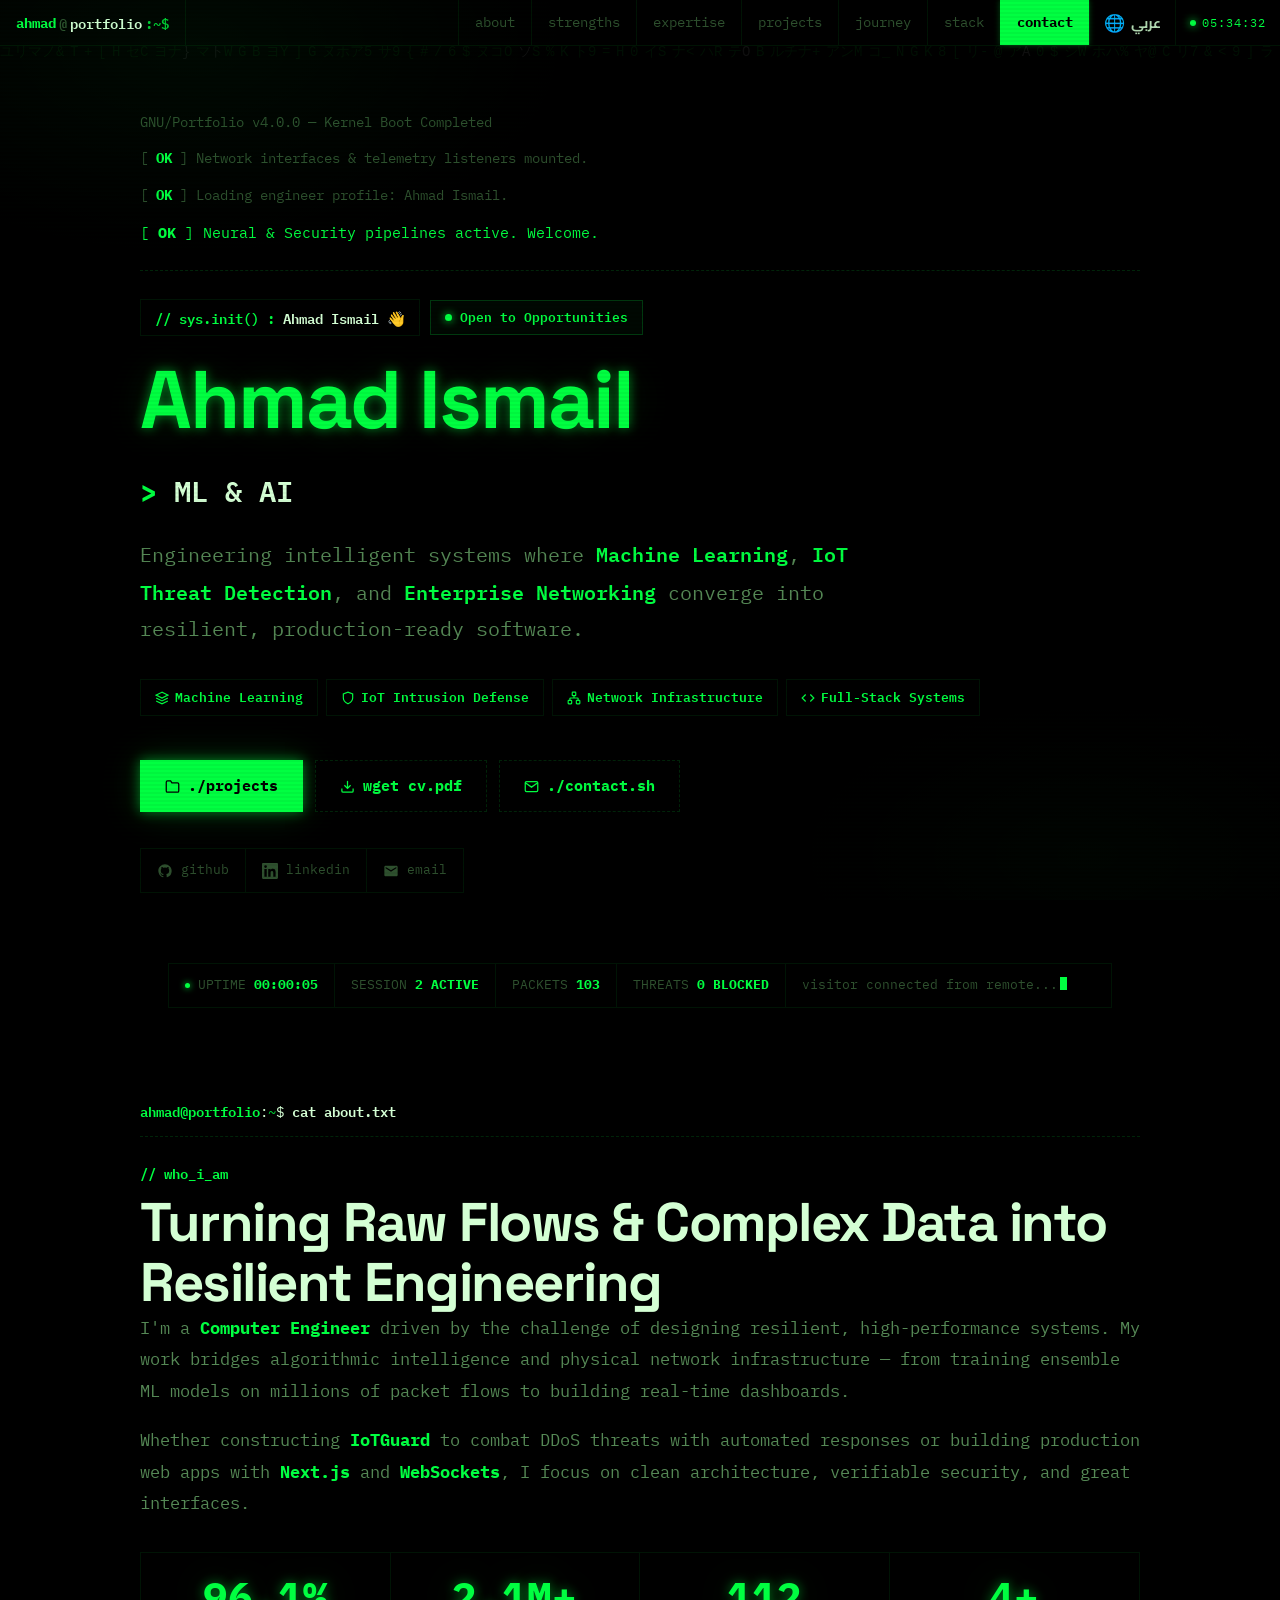
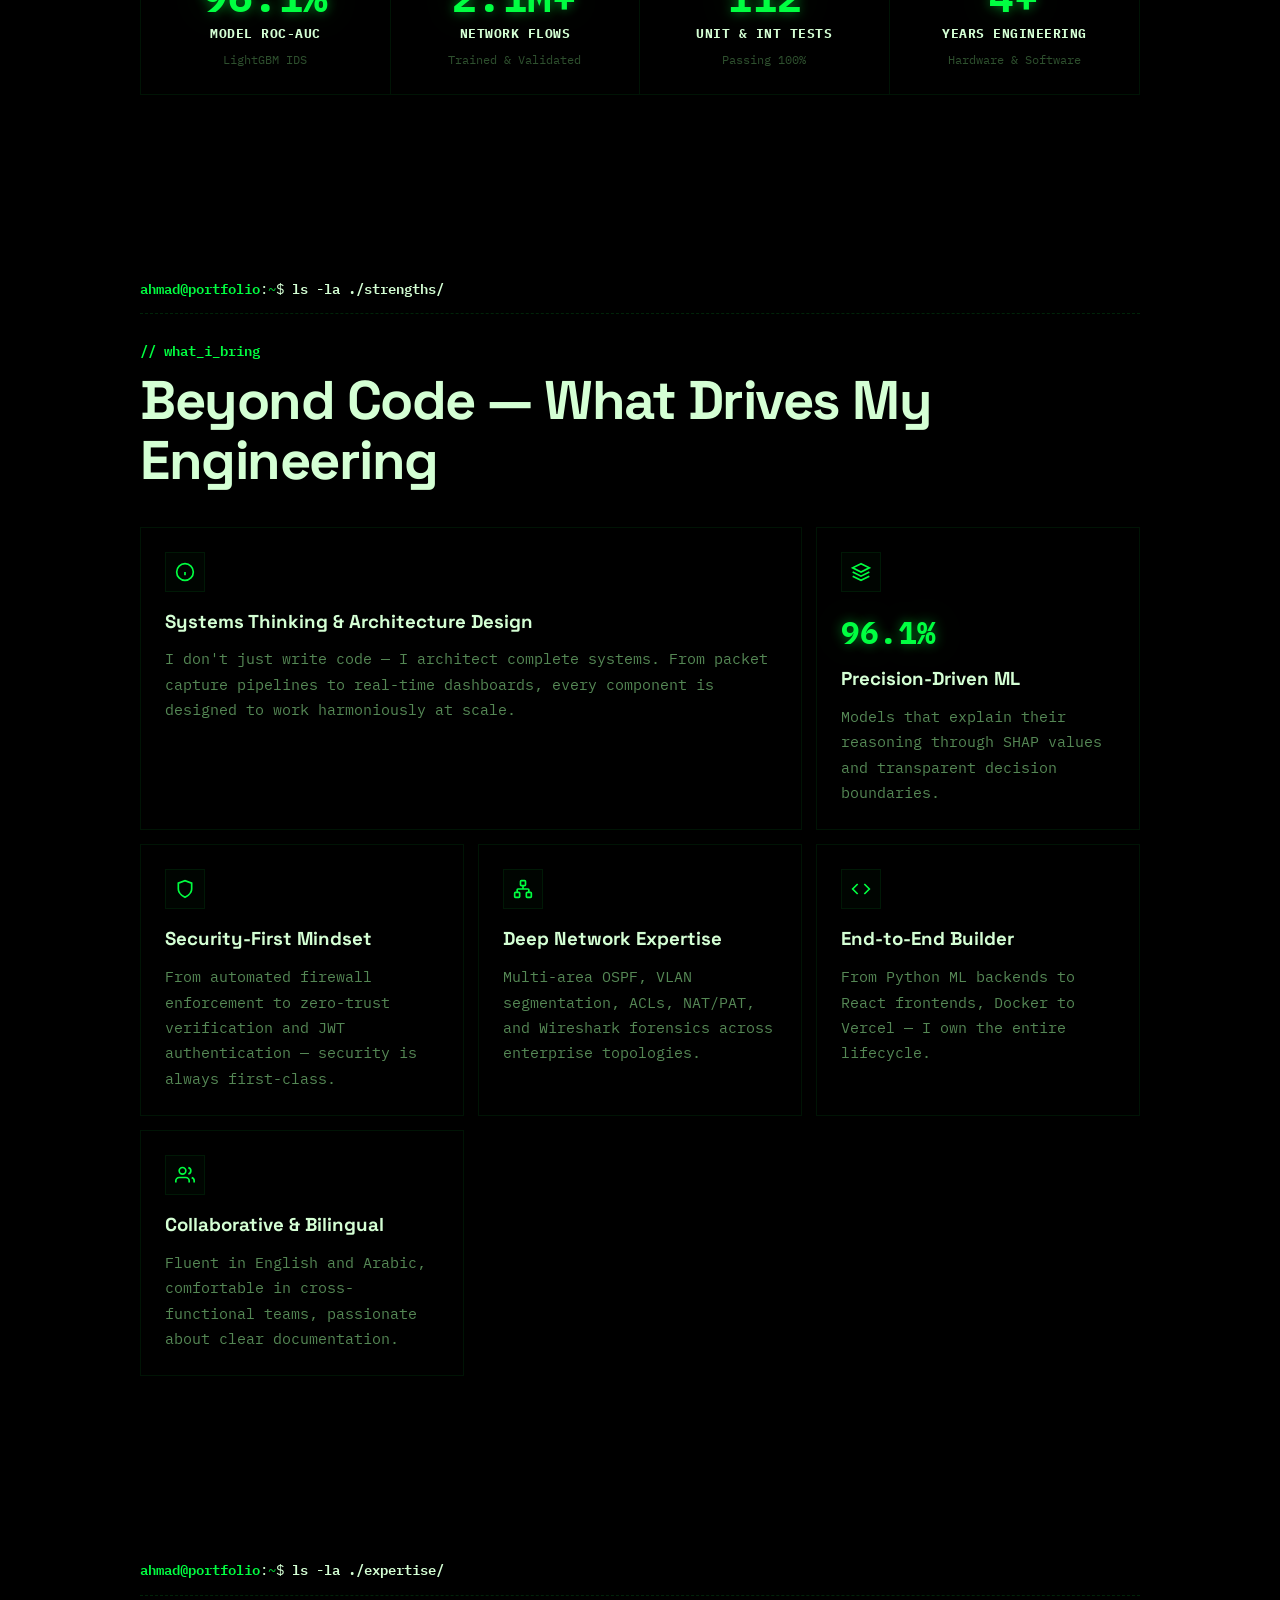
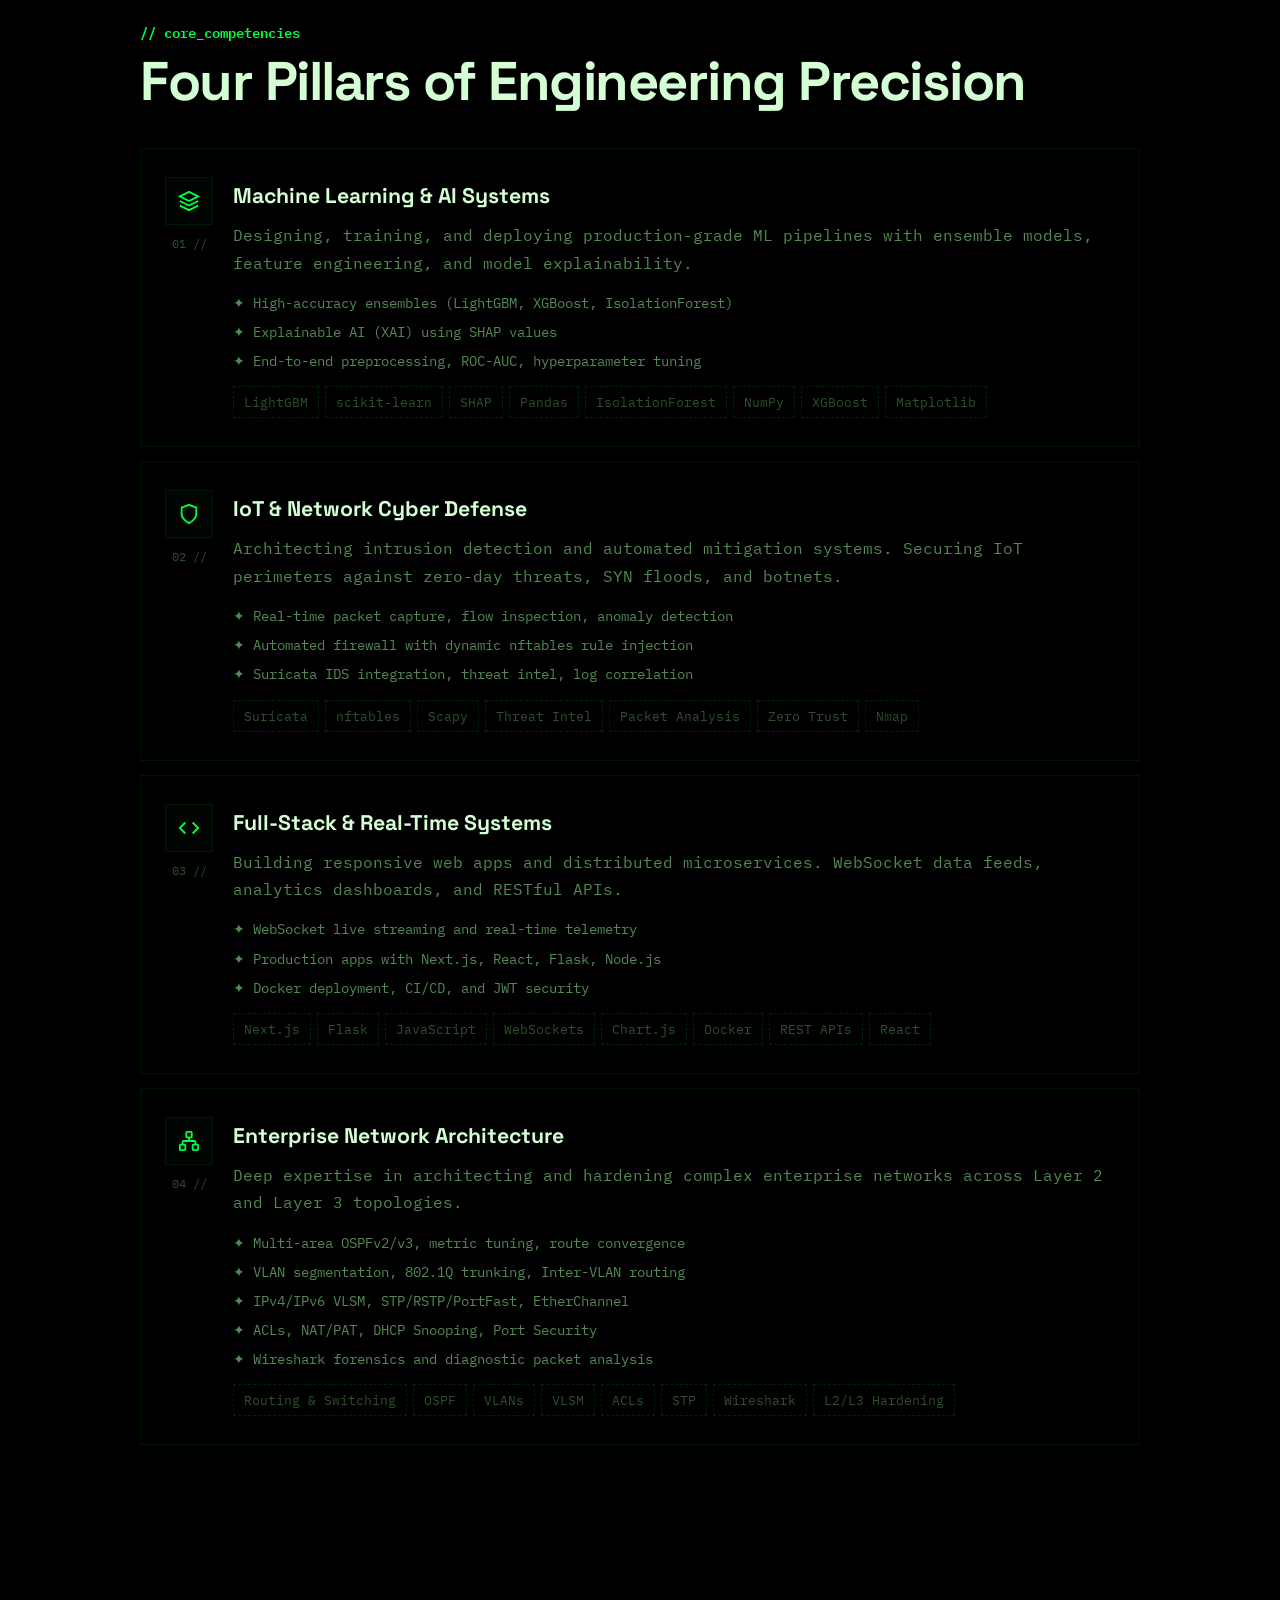
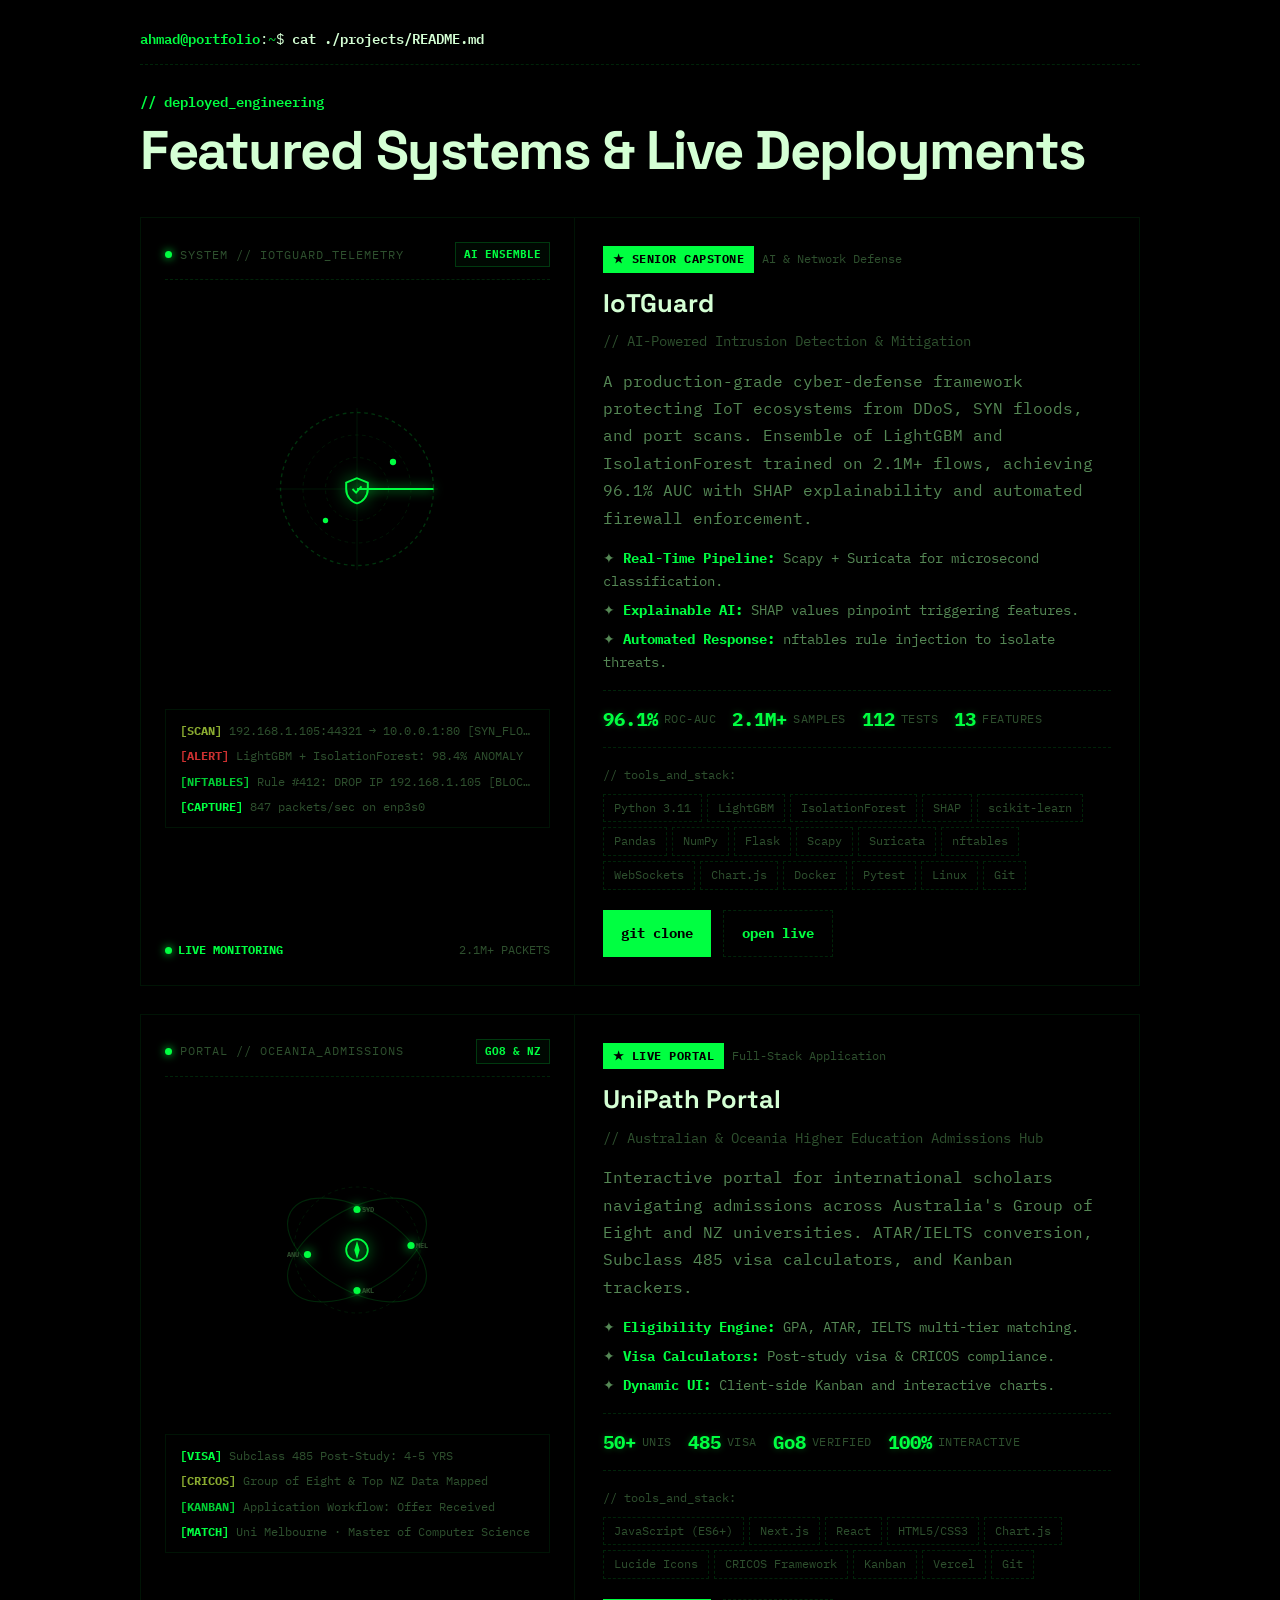
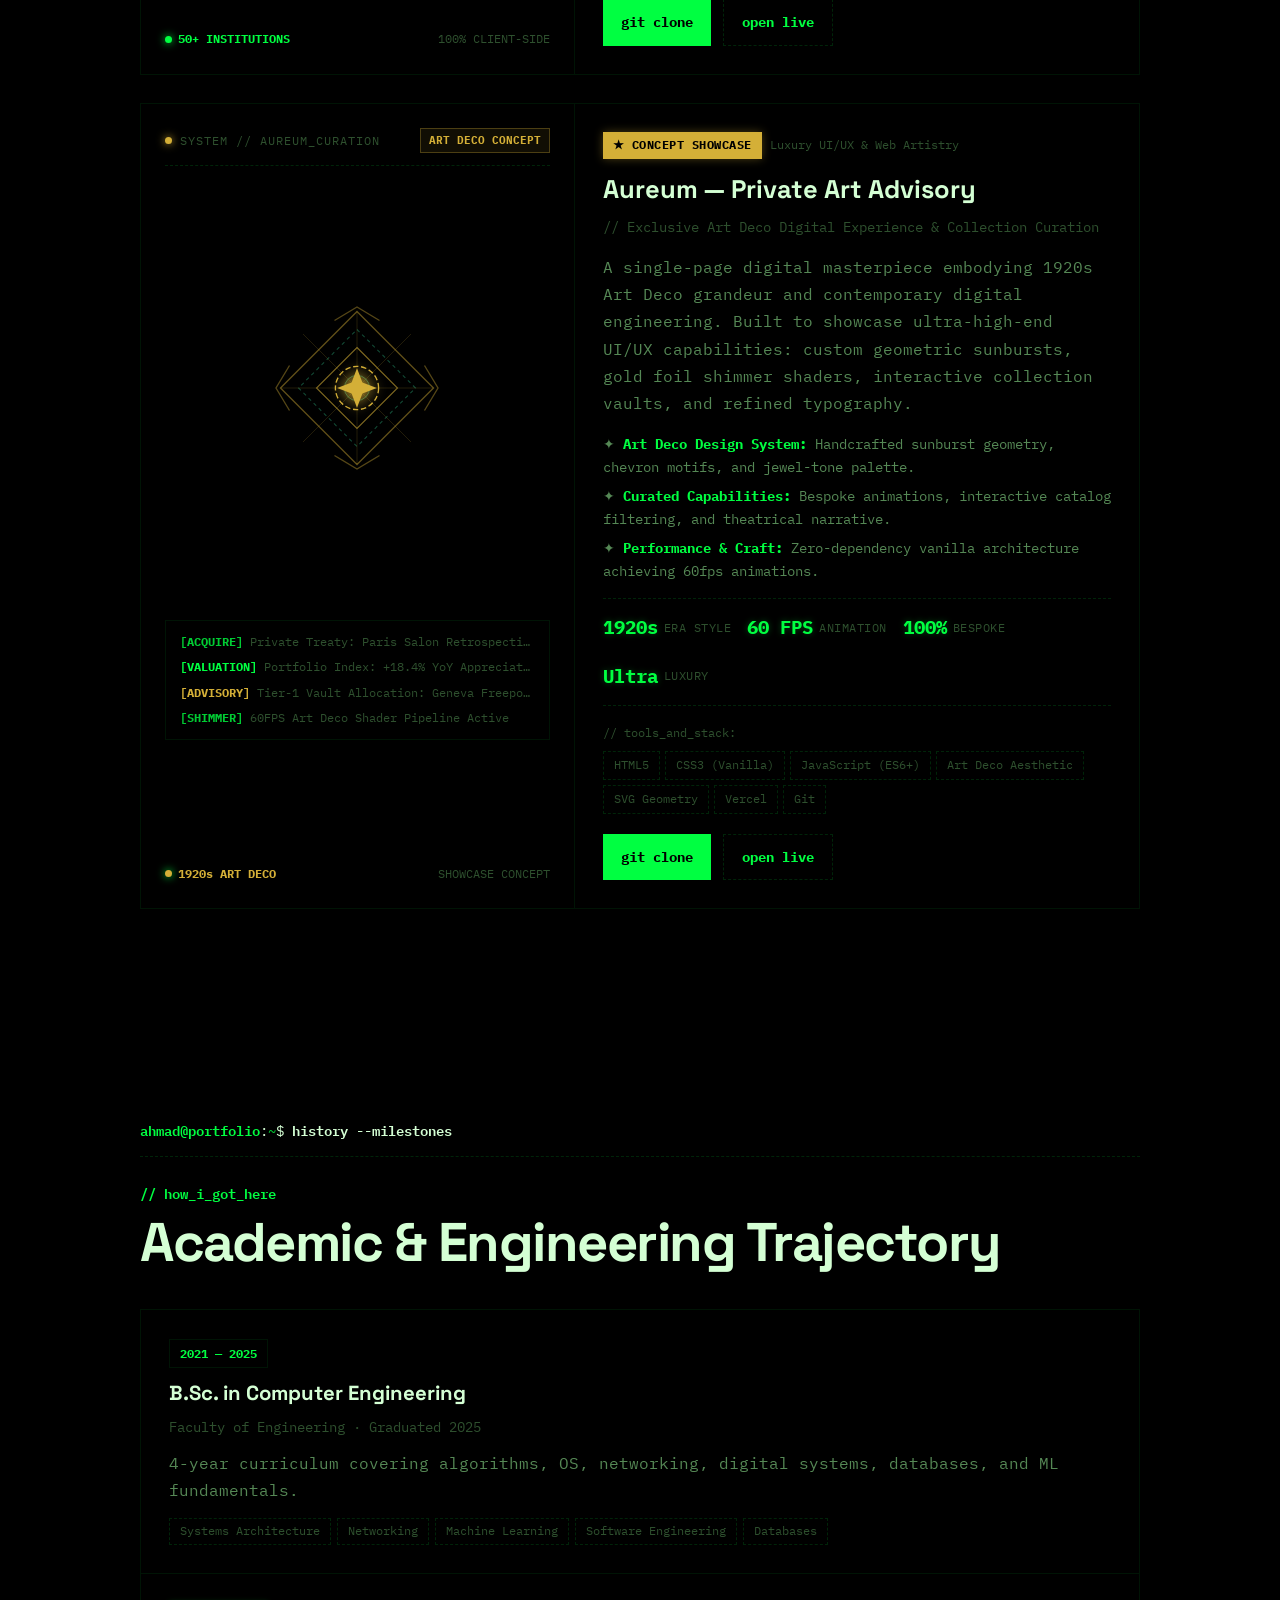
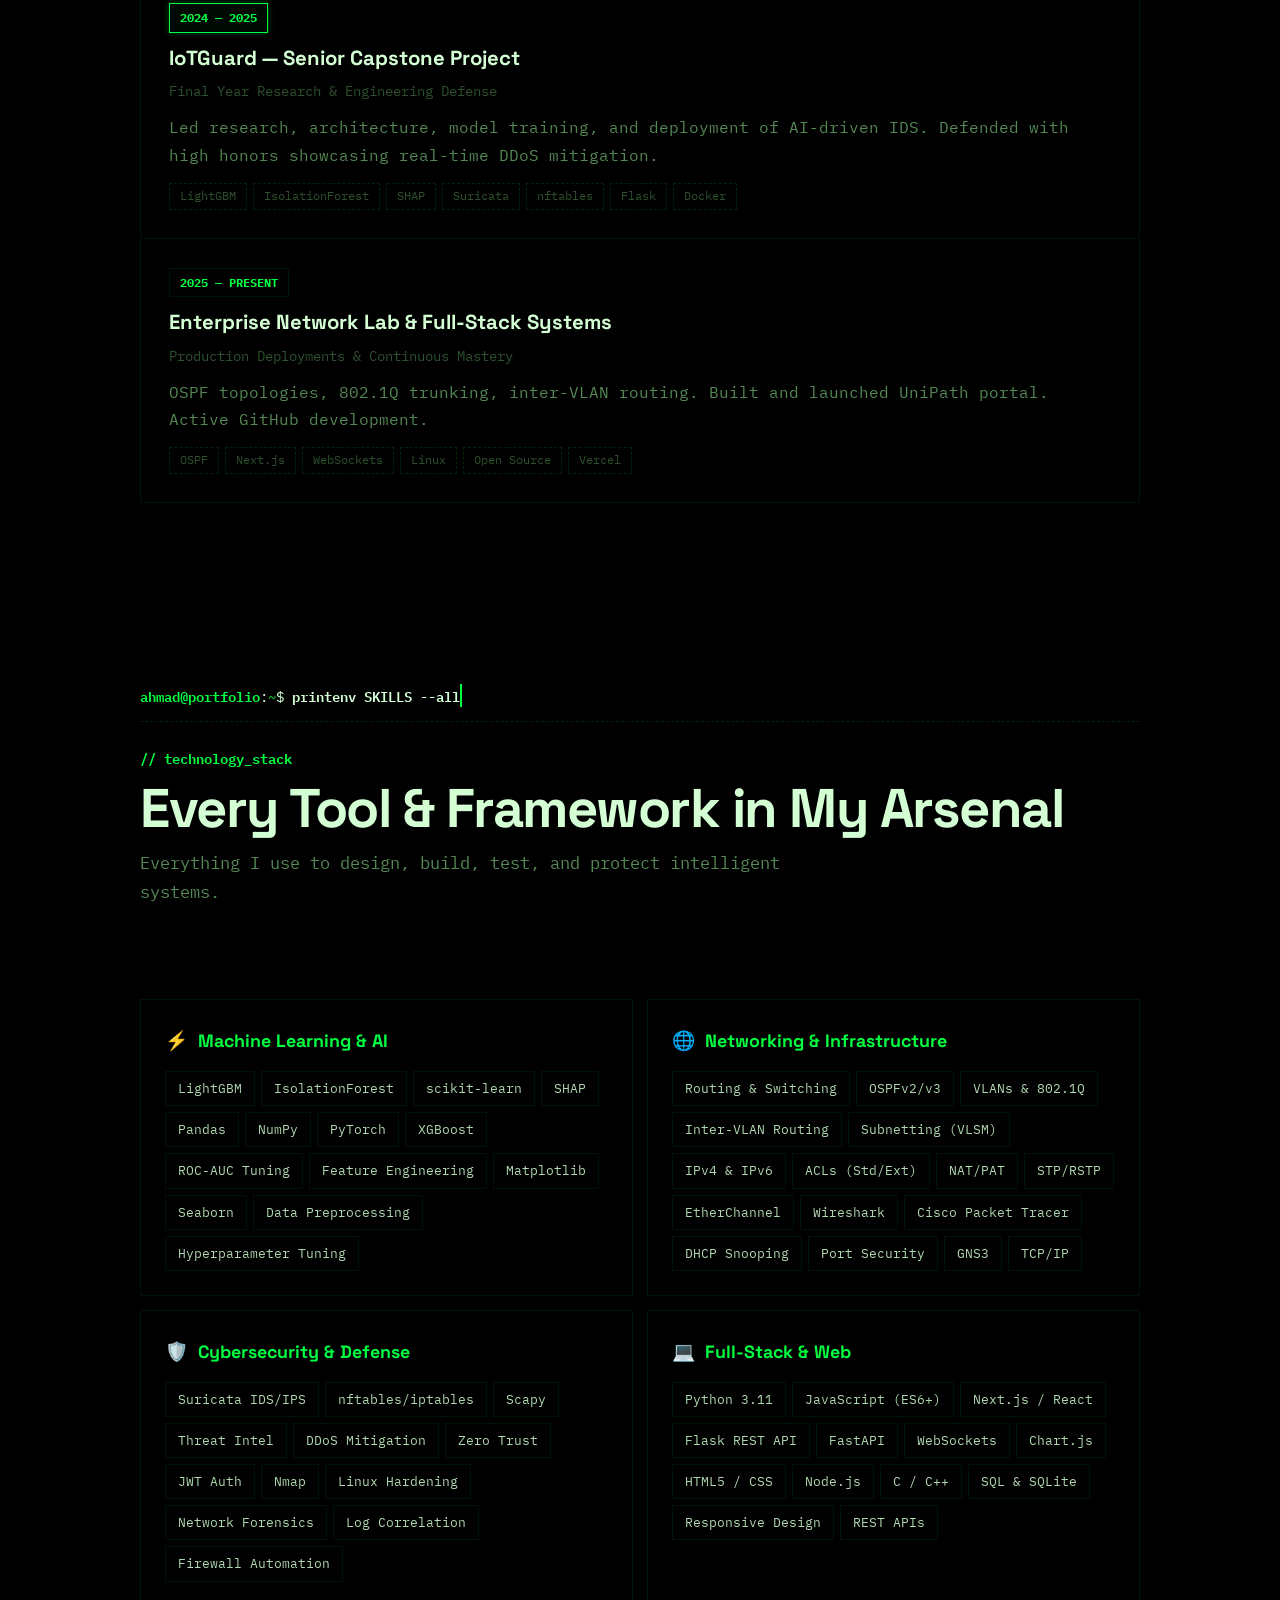
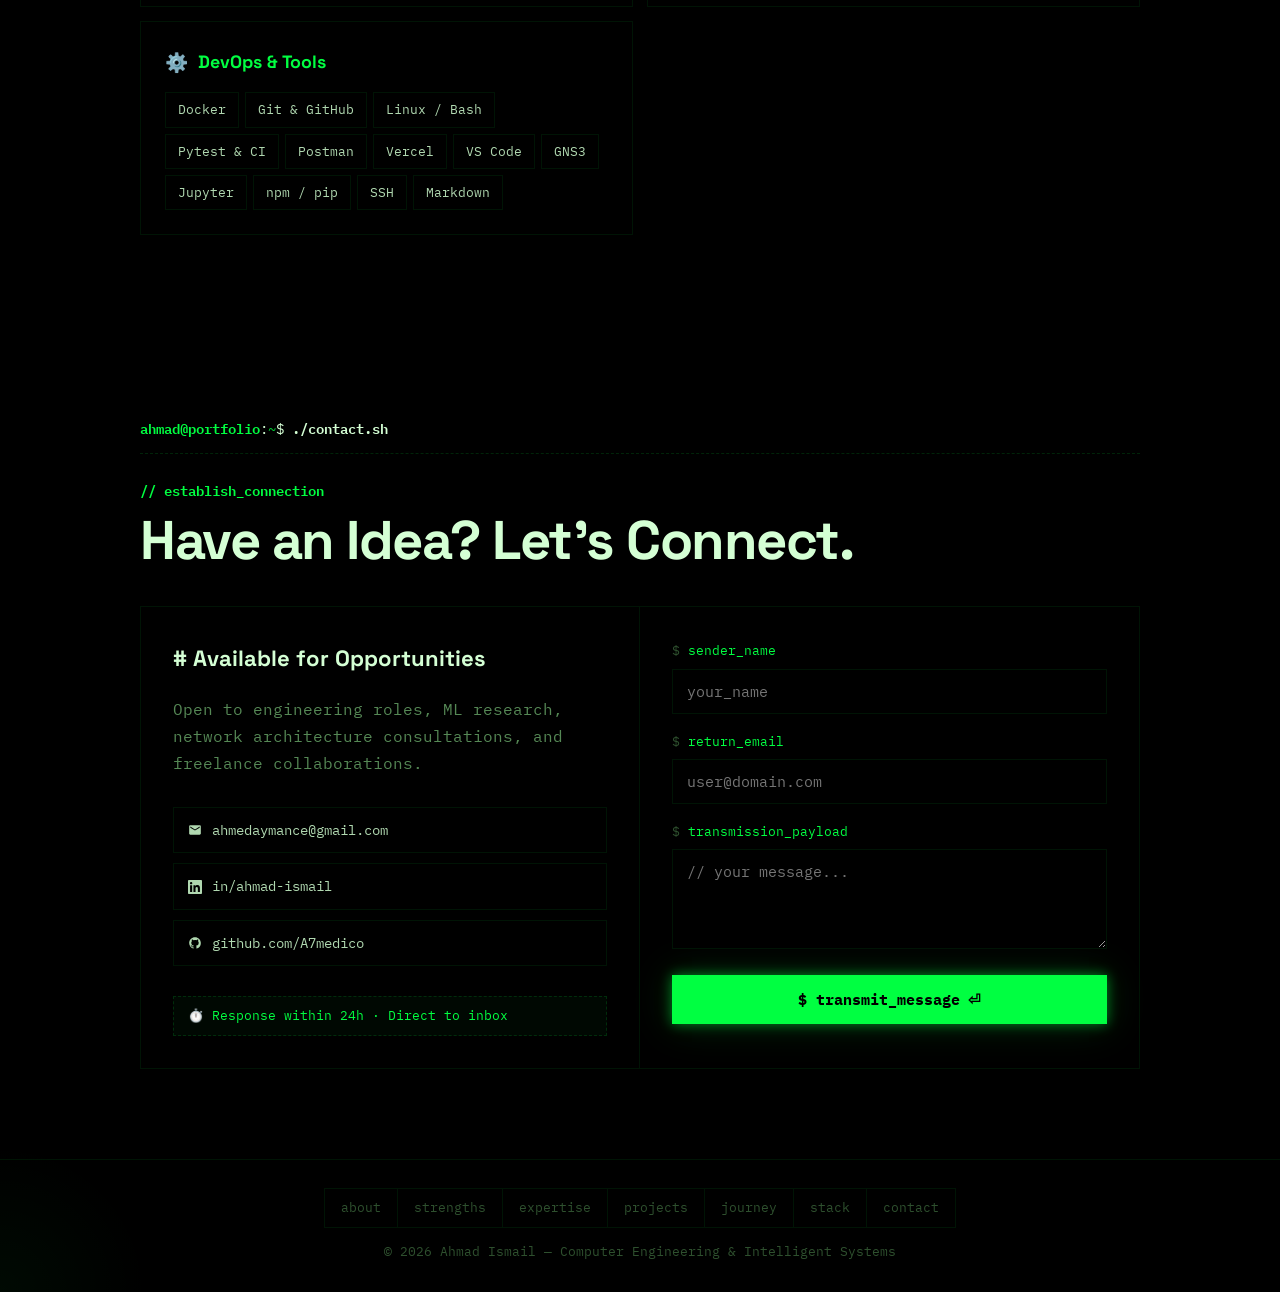
==== index.html @ 2d11859b "fix: remove non-projects from projects section keeping only IoTGuard, UniPath, and Aureum" ====
<!DOCTYPE html>
<html lang="en" dir="ltr">
<head>
  <meta charset="UTF-8">
  <meta name="viewport" content="width=device-width, initial-scale=1.0">
  <title>Ahmad Ismail — Computer Engineer & Intelligent Systems Developer</title>
  <meta name="description" content="Portfolio of Ahmad Ismail — Computer Engineer specializing in Machine Learning, IoT Security, Enterprise Networking, and Full-Stack Development.">
  <meta property="og:title" content="Ahmad Ismail — Computer Engineer">
  <meta property="og:description" content="Building intelligent systems at the intersection of Machine Learning, IoT Security, and modern software engineering.">
  <meta property="og:type" content="website">
  <link rel="icon" type="image/svg+xml" href="favicon.svg">
  <link rel="preconnect" href="https://fonts.googleapis.com">
  <link rel="preconnect" href="https://fonts.gstatic.com" crossorigin>
  <link rel="stylesheet" href="styles.css">
</head>
<body>

<!-- MATRIX RAIN -->
<canvas id="matrix_canvas"></canvas>

<!-- LOADER -->
<div class="loader" id="loader">
  <div class="loader-terminal">
    <div class="loader-spinner">[ ■■■■■■■■□□ ]</div>
    <div class="loader-text">// INITIALIZING KERNEL...</div>
  </div>
</div>

<!-- NAVBAR -->
<nav class="navbar" id="navbar">
  <a href="#" class="nav-brand"><span class="brand-user">ahmad</span><span class="brand-at">@</span><span class="brand-host">portfolio</span><span class="brand-path">:~$</span></a>
  <div class="nav-links" id="nav_links">
    <a href="#about" data-i18n="nav.about">about</a>
    <a href="#strengths" data-i18n="nav.strengths">strengths</a>
    <a href="#services" data-i18n="nav.expertise">expertise</a>
    <a href="#projects" data-i18n="nav.projects">projects</a>
    <a href="#journey" data-i18n="nav.journey">journey</a>
    <a href="#skills" data-i18n="nav.stack">stack</a>
    <a href="#contact" class="nav-cta" data-i18n="nav.contact">contact</a>
  </div>
  <div class="nav-right">
    <button class="lang-switch-btn" id="lang_toggle" aria-label="Switch Language">
      <span class="lang-icon">🌐</span>
      <span id="lang_label">عربي</span>
    </button>
    <!-- Live status indicator -->
    <div class="nav-live-status">
      <span class="nav-live-dot"></span>
      <span id="nav_clock">00:00:00</span>
    </div>
    <button class="menu-toggle" id="menu_toggle" aria-label="Toggle menu">
      <span></span><span></span><span></span>
    </button>
  </div>
</nav>

<!-- HERO -->
<section class="hero" id="hero">
  <div class="hero-content">
    <div id="boot_sequence">
      <div class="boot-line system" data-delay="0" data-i18n="hero.boot1">GNU/Portfolio v4.0.0 — Kernel Boot Completed</div>
      <div class="boot-line system" data-delay="150" data-i18n="hero.boot2">[  <span class="ok-tag">OK</span>  ] Network interfaces & telemetry listeners mounted.</div>
      <div class="boot-line system" data-delay="300" data-i18n="hero.boot3">[  <span class="ok-tag">OK</span>  ] Loading engineer profile: Ahmad Ismail.</div>
      <div class="boot-line success" data-delay="500" data-i18n="hero.boot4">[  <span class="ok-tag">OK</span>  ] Neural & Security pipelines active. Welcome.</div>
      <div class="boot-line divider" data-delay="650"></div>
      
      <div class="boot-line" data-delay="800">
        <div class="hero-status-row">
          <span class="hero-greeting-badge" data-i18n="hero.greeting"><span class="badge-prefix">// sys.init() :</span> Ahmad Ismail 👋</span>
          <span class="hero-badge"><span class="pulse"></span> <span data-i18n="hero.available">Open to Opportunities</span></span>
        </div>
      </div>

      <div class="boot-line highlight" data-delay="950" data-i18n="hero.name">Ahmad Ismail<span class="cursor-blink"></span></div>

      <div class="boot-line subtitle" data-delay="1150">
        <span class="role-arrow">&gt; </span><span id="typing_text">Computer Engineer</span>
      </div>

      <div class="boot-line desc" data-delay="1350" data-i18n="hero.desc">
        Engineering intelligent systems where <strong>Machine Learning</strong>, <strong>IoT Threat Detection</strong>, and <strong>Enterprise Networking</strong> converge into resilient, production-ready software.
      </div>

      <div class="boot-line" data-delay="1500">
        <div class="hero-tags-row">
          <span class="hero-tag-pill">
            <svg width="14" height="14" viewBox="0 0 24 24" fill="none" stroke="currentColor" stroke-width="2"><path d="M12 2L2 7l10 5 10-5-10-5z"/><path d="M2 17l10 5 10-5"/><path d="M2 12l10 5 10-5"/></svg>
            <span data-i18n="chip.ml">Machine Learning</span>
          </span>
          <span class="hero-tag-pill">
            <svg width="14" height="14" viewBox="0 0 24 24" fill="none" stroke="currentColor" stroke-width="2"><path d="M12 22s8-4 8-10V5l-8-3-8 3v7c0 6 8 10 8 10z"/></svg>
            <span data-i18n="chip.sec">IoT Intrusion Defense</span>
          </span>
          <span class="hero-tag-pill">
            <svg width="14" height="14" viewBox="0 0 24 24" fill="none" stroke="currentColor" stroke-width="2"><rect x="16" y="16" width="6" height="6" rx="1"/><rect x="2" y="16" width="6" height="6" rx="1"/><rect x="9" y="2" width="6" height="6" rx="1"/><path d="M5 16v-3a1 1 0 0 1 1-1h12a1 1 0 0 1 1 1v3"/><path d="M12 12V8"/></svg>
            <span data-i18n="chip.net">Network Infrastructure</span>
          </span>
          <span class="hero-tag-pill">
            <svg width="14" height="14" viewBox="0 0 24 24" fill="none" stroke="currentColor" stroke-width="2"><polyline points="16 18 22 12 16 6"/><polyline points="8 6 2 12 8 18"/></svg>
            <span data-i18n="chip.dev">Full-Stack Systems</span>
          </span>
        </div>
      </div>

      <div class="boot-line" data-delay="1650">
        <div class="hero-buttons">
          <a href="#projects" class="btn btn-primary" data-i18n="btn.projects">
            <svg width="15" height="15" viewBox="0 0 24 24" fill="none" stroke="currentColor" stroke-width="2"><path d="M22 19a2 2 0 0 1-2 2H4a2 2 0 0 1-2-2V5a2 2 0 0 1 2-2h5l2 3h9a2 2 0 0 1 2 2z"/></svg>
            ./projects
          </a>
          <a href="AHMAD_AYMAN_ISMAIL_CV.pdf" class="btn btn-outline" target="_blank" download data-i18n="btn.cv">
            <svg width="15" height="15" viewBox="0 0 24 24" fill="none" stroke="currentColor" stroke-width="2"><path d="M21 15v4a2 2 0 0 1-2 2H5a2 2 0 0 1-2-2v-4"/><polyline points="7 10 12 15 17 10"/><line x1="12" y1="15" x2="12" y2="3"/></svg>
            wget cv.pdf
          </a>
          <a href="#contact" class="btn btn-outline" data-i18n="btn.contact">
            <svg width="15" height="15" viewBox="0 0 24 24" fill="none" stroke="currentColor" stroke-width="2"><path d="M4 4h16c1.1 0 2 .9 2 2v12c0 1.1-.9 2-2 2H4c-1.1 0-2-.9-2-2V6c0-1.1.9-2 2-2z"/><polyline points="22,6 12,13 2,6"/></svg>
            ./contact.sh
          </a>
        </div>
      </div>

      <div class="boot-line" data-delay="1800">
        <div class="hero-socials">
          <a href="https://github.com/A7medico" target="_blank" rel="noopener noreferrer">
            <svg viewBox="0 0 24 24" width="16" height="16" fill="currentColor"><path d="M12 2C6.477 2 2 6.484 2 12.017c0 4.425 2.865 8.18 6.839 9.504.5.092.682-.217.682-.483 0-.237-.008-.868-.013-1.703-2.782.605-3.369-1.343-3.369-1.343-.454-1.158-1.11-1.466-1.11-1.466-.908-.62.069-.608.069-.608 1.003.07 1.531 1.032 1.531 1.032.892 1.53 2.341 1.088 2.91.832.092-.647.35-1.088.636-1.338-2.22-.253-4.555-1.113-4.555-4.951 0-1.093.39-1.988 1.029-2.688-.103-.253-.446-1.272.098-2.65 0 0 .84-.27 2.75 1.026A9.564 9.564 0 0112 6.844a9.59 9.59 0 012.504.337c1.909-1.296 2.747-1.027 2.747-1.027.546 1.379.202 2.398.1 2.651.64.7 1.028 1.595 1.028 2.688 0 3.848-2.339 4.695-4.566 4.943.359.309.678.92.678 1.855 0 1.338-.012 2.419-.012 2.747 0 .268.18.58.688.482A10.019 10.019 0 0022 12.017C22 6.484 17.522 2 12 2z"/></svg>
            <span class="social-hover-label">github</span>
          </a>
          <a href="https://www.linkedin.com/in/ahmad-ismail-39b373201/" target="_blank" rel="noopener noreferrer">
            <svg viewBox="0 0 24 24" width="16" height="16" fill="currentColor"><path d="M20.447 20.452h-3.554v-5.569c0-1.328-.027-3.037-1.852-3.037-1.853 0-2.136 1.445-2.136 2.939v5.667H9.351V9h3.414v1.561h.046c.477-.9 1.637-1.85 3.37-1.85 3.601 0 4.267 2.37 4.267 5.455v6.286zM5.337 7.433a2.062 2.062 0 01-2.063-2.065 2.064 2.064 0 112.063 2.065zm1.782 13.019H3.555V9h3.564v11.452zM22.225 0H1.771C.792 0 0 .774 0 1.729v20.542C0 23.227.792 24 1.771 24h20.451C23.2 24 24 23.227 24 22.271V1.729C24 .774 23.2 0 22.222 0h.003z"/></svg>
            <span class="social-hover-label">linkedin</span>
          </a>
          <a href="mailto:ahmedaymance@gmail.com">
            <svg viewBox="0 0 24 24" width="16" height="16" fill="currentColor"><path d="M20 4H4c-1.1 0-2 .9-2 2v12c0 1.1.9 2 2 2h16c1.1 0 2-.9 2-2V6c0-1.1-.9-2-2-2zm0 4l-8 5-8-5V6l8 5 8-5v2z"/></svg>
            <span class="social-hover-label">email</span>
          </a>
        </div>
      </div>
    </div>
  </div>
</section>

<!-- LIVE TERMINAL STATUS BAR -->
<div class="live-terminal-bar">
  <div class="live-terminal">
    <div class="live-terminal-cell">
      <span class="live-dot"></span>
      <span class="label">UPTIME</span>
      <span class="value" id="live_uptime">00:00:00</span>
    </div>
    <div class="live-terminal-cell">
      <span class="label">SESSION</span>
      <span class="value" id="live_session">ACTIVE</span>
    </div>
    <div class="live-terminal-cell">
      <span class="label">PACKETS</span>
      <span class="value" id="live_packets">0</span>
    </div>
    <div class="live-terminal-cell">
      <span class="label">THREATS</span>
      <span class="value" id="live_threats">0 BLOCKED</span>
    </div>
    <div class="live-terminal-typing">
      <span id="terminal_log_text">visitor connected...</span><span class="cursor"></span>
    </div>
  </div>
</div>

<!-- ABOUT -->
<section id="about">
  <div class="section-inner">
    <div class="cmd-header reveal">
      <span class="prompt">ahmad@portfolio</span>:<span class="path">~</span>$ <span class="cmd-action" data-i18n="cmd.about">cat about.txt</span>
    </div>
    <div class="about-grid">
      <div class="about-text reveal">
        <div class="section-eyebrow" data-i18n="about.eyebrow">// who_i_am</div>
        <h2 class="section-big-title" data-i18n="about.title">Turning Raw Flows &amp; Complex Data into Resilient Engineering</h2>
        <p data-i18n="about.p1">I'm a <strong>Computer Engineer</strong> driven by the challenge of designing resilient, high-performance systems. My work bridges the gap between algorithmic intelligence and physical network infrastructure — from training ensemble machine learning models on millions of packet flows to configuring dynamic enterprise routing and real-time interactive dashboards.</p>
        <p data-i18n="about.p2">Whether constructing <strong>IoTGuard</strong> to combat distributed denial-of-service threats with millisecond automated responses or building production web applications with <strong>Next.js</strong> and <strong>WebSockets</strong>, I focus on clean architecture, verifiable security, and interfaces that humans enjoy using.</p>
        <div class="about-stats">
          <div class="about-stat"><div class="number" data-count="96.1" data-suffix="%">0%</div><div class="label" data-i18n="stat.auc">Model ROC-AUC</div><div class="stat-sub" data-i18n="stat.auc_sub">LightGBM IDS</div></div>
          <div class="about-stat"><div class="number" data-count="2.1" data-suffix="M+">0</div><div class="label" data-i18n="stat.samples">Network Flows</div><div class="stat-sub" data-i18n="stat.samples_sub">Trained &amp; Validated</div></div>
          <div class="about-stat"><div class="number" data-count="112" data-suffix="">0</div><div class="label" data-i18n="stat.tests">Unit &amp; Int Tests</div><div class="stat-sub" data-i18n="stat.tests_sub">Passing 100%</div></div>
          <div class="about-stat"><div class="number" data-count="4" data-suffix="+">0</div><div class="label" data-i18n="stat.years">Years Engineering</div><div class="stat-sub" data-i18n="stat.years_sub">Hardware &amp; Software</div></div>
        </div>
      </div>
    </div>
  </div>
</section>

<!-- STRENGTHS BENTO -->
<section id="strengths">
  <div class="section-inner">
    <div class="cmd-header reveal"><span class="prompt">ahmad@portfolio</span>:<span class="path">~</span>$ <span class="cmd-action" data-i18n="cmd.strengths">ls -la ./strengths/</span></div>
    <div class="section-heading-wrap reveal">
      <div class="section-eyebrow" data-i18n="strengths.eyebrow">// what_i_bring</div>
      <h2 class="section-big-title" data-i18n="strengths.title">Beyond Code — What Drives My Engineering</h2>
    </div>
    <div class="bento-grid">
      <div class="bento-card span-2 reveal">
        <div class="bento-icon"><svg width="20" height="20" viewBox="0 0 24 24" fill="none" stroke="currentColor" stroke-width="2"><circle cx="12" cy="12" r="10"/><path d="M12 16v-4"/><path d="M12 8h.01"/></svg></div>
        <h3 data-i18n="bento.systems_title">Systems Thinking &amp; Architecture Design</h3>
        <p data-i18n="bento.systems_desc">I don't just write code — I architect complete systems. From packet capture pipelines to real-time dashboards, every component is designed to work harmoniously at scale.</p>
      </div>
      <div class="bento-card reveal">
        <div class="bento-icon"><svg width="20" height="20" viewBox="0 0 24 24" fill="none" stroke="currentColor" stroke-width="2"><path d="M12 2L2 7l10 5 10-5-10-5z"/><path d="M2 17l10 5 10-5"/><path d="M2 12l10 5 10-5"/></svg></div>
        <div class="bento-stat">96.1%</div>
        <h3 data-i18n="bento.precision_title">Precision-Driven ML</h3>
        <p data-i18n="bento.precision_desc">Models that explain their reasoning through SHAP values and transparent decision boundaries.</p>
      </div>
      <div class="bento-card reveal">
        <div class="bento-icon"><svg width="20" height="20" viewBox="0 0 24 24" fill="none" stroke="currentColor" stroke-width="2"><path d="M12 22s8-4 8-10V5l-8-3-8 3v7c0 6 8 10 8 10z"/></svg></div>
        <h3 data-i18n="bento.security_title">Security-First Mindset</h3>
        <p data-i18n="bento.security_desc">From automated firewall enforcement to zero-trust verification and JWT authentication — security is always first-class.</p>
      </div>
      <div class="bento-card reveal">
        <div class="bento-icon"><svg width="20" height="20" viewBox="0 0 24 24" fill="none" stroke="currentColor" stroke-width="2"><rect x="16" y="16" width="6" height="6" rx="1"/><rect x="2" y="16" width="6" height="6" rx="1"/><rect x="9" y="2" width="6" height="6" rx="1"/><path d="M5 16v-3a1 1 0 0 1 1-1h12a1 1 0 0 1 1 1v3"/><path d="M12 12V8"/></svg></div>
        <h3 data-i18n="bento.network_title">Deep Network Expertise</h3>
        <p data-i18n="bento.network_desc">Multi-area OSPF, VLAN segmentation, ACLs, NAT/PAT, and Wireshark forensics across enterprise topologies.</p>
      </div>
      <div class="bento-card reveal">
        <div class="bento-icon"><svg width="20" height="20" viewBox="0 0 24 24" fill="none" stroke="currentColor" stroke-width="2"><polyline points="16 18 22 12 16 6"/><polyline points="8 6 2 12 8 18"/></svg></div>
        <h3 data-i18n="bento.fullstack_title">End-to-End Builder</h3>
        <p data-i18n="bento.fullstack_desc">From Python ML backends to React frontends, Docker to Vercel — I own the entire lifecycle.</p>
      </div>
      <div class="bento-card reveal">
        <div class="bento-icon"><svg width="20" height="20" viewBox="0 0 24 24" fill="none" stroke="currentColor" stroke-width="2"><path d="M17 21v-2a4 4 0 0 0-4-4H5a4 4 0 0 0-4 4v2"/><circle cx="9" cy="7" r="4"/><path d="M23 21v-2a4 4 0 0 0-3-3.87"/><path d="M16 3.13a4 4 0 0 1 0 7.75"/></svg></div>
        <h3 data-i18n="bento.collab_title">Collaborative &amp; Bilingual</h3>
        <p data-i18n="bento.collab_desc">Fluent in English and Arabic, comfortable in cross-functional teams, passionate about clear documentation.</p>
      </div>
    </div>
  </div>
</section>

<!-- EXPERTISE -->
<section id="services">
  <div class="section-inner">
    <div class="cmd-header reveal"><span class="prompt">ahmad@portfolio</span>:<span class="path">~</span>$ <span class="cmd-action" data-i18n="cmd.services">ls -la ./expertise/</span></div>
    <div class="section-heading-wrap reveal">
      <div class="section-eyebrow" data-i18n="expertise.eyebrow">// core_competencies</div>
      <h2 class="section-big-title" data-i18n="expertise.title">Four Pillars of Engineering Precision</h2>
    </div>
    <div class="services-grid">
      <div class="service-card reveal">
        <div class="service-icon-wrap"><div class="service-icon"><svg width="22" height="22" viewBox="0 0 24 24" fill="none" stroke="currentColor" stroke-width="2"><path d="M12 2L2 7l10 5 10-5-10-5z"/><path d="M2 17l10 5 10-5"/><path d="M2 12l10 5 10-5"/></svg></div><span class="service-num">01 //</span></div>
        <div class="service-body">
          <h3 data-i18n="exp.ml_title">Machine Learning &amp; AI Systems</h3>
          <p data-i18n="exp.ml_desc">Designing, training, and deploying production-grade ML pipelines with ensemble models, feature engineering, and model explainability.</p>
          <ul class="service-checklist">
            <li data-i18n="exp.ml_point1">✦ High-accuracy ensemble architectures (LightGBM, XGBoost, IsolationForest)</li>
            <li data-i18n="exp.ml_point2">✦ Explainable AI (XAI) using SHAP values for transparent decisions</li>
            <li data-i18n="exp.ml_point3">✦ End-to-end preprocessing, ROC-AUC validation, hyperparameter tuning</li>
          </ul>
          <div class="service-tags"><span>LightGBM</span><span>scikit-learn</span><span>SHAP</span><span>Pandas</span><span>IsolationForest</span><span>NumPy</span><span>XGBoost</span><span>Matplotlib</span></div>
        </div>
      </div>
      <div class="service-card reveal reveal-delay-1">
        <div class="service-icon-wrap"><div class="service-icon"><svg width="22" height="22" viewBox="0 0 24 24" fill="none" stroke="currentColor" stroke-width="2"><path d="M12 22s8-4 8-10V5l-8-3-8 3v7c0 6 8 10 8 10z"/></svg></div><span class="service-num">02 //</span></div>
        <div class="service-body">
          <h3 data-i18n="exp.sec_title">IoT &amp; Network Cyber Defense</h3>
          <p data-i18n="exp.sec_desc">Architecting intrusion detection and automated mitigation systems. Securing IoT perimeters against zero-day threats, SYN floods, and botnets.</p>
          <ul class="service-checklist">
            <li data-i18n="exp.sec_point1">✦ Real-time packet capture, flow inspection, and anomaly detection</li>
            <li data-i18n="exp.sec_point2">✦ Automated firewall response with dynamic nftables rule injection</li>
            <li data-i18n="exp.sec_point3">✦ Suricata IDS integration, threat intel feeds, and log correlation</li>
          </ul>
          <div class="service-tags"><span>Suricata</span><span>nftables</span><span>Scapy</span><span>Threat Intel</span><span>Packet Analysis</span><span>Zero Trust</span><span>Nmap</span></div>
        </div>
      </div>
      <div class="service-card reveal reveal-delay-2">
        <div class="service-icon-wrap"><div class="service-icon"><svg width="22" height="22" viewBox="0 0 24 24" fill="none" stroke="currentColor" stroke-width="2"><polyline points="16 18 22 12 16 6"/><polyline points="8 6 2 12 8 18"/></svg></div><span class="service-num">03 //</span></div>
        <div class="service-body">
          <h3 data-i18n="exp.dev_title">Full-Stack &amp; Real-Time Systems</h3>
          <p data-i18n="exp.dev_desc">Building responsive web apps and distributed microservices. WebSocket data feeds, analytics dashboards, and RESTful APIs.</p>
          <ul class="service-checklist">
            <li data-i18n="exp.dev_point1">✦ WebSocket live streaming and real-time telemetry charting</li>
            <li data-i18n="exp.dev_point2">✦ Production apps with Next.js, React, Flask, and Node.js</li>
            <li data-i18n="exp.dev_point3">✦ Docker deployment, CI/CD pipelines, and JWT security</li>
          </ul>
          <div class="service-tags"><span>Next.js</span><span>Flask</span><span>JavaScript</span><span>WebSockets</span><span>Chart.js</span><span>Docker</span><span>REST APIs</span><span>React</span></div>
        </div>
      </div>
      <div class="service-card reveal reveal-delay-3">
        <div class="service-icon-wrap"><div class="service-icon"><svg width="22" height="22" viewBox="0 0 24 24" fill="none" stroke="currentColor" stroke-width="2"><rect x="16" y="16" width="6" height="6" rx="1"/><rect x="2" y="16" width="6" height="6" rx="1"/><rect x="9" y="2" width="6" height="6" rx="1"/><path d="M5 16v-3a1 1 0 0 1 1-1h12a1 1 0 0 1 1 1v3"/><path d="M12 12V8"/></svg></div><span class="service-num">04 //</span></div>
        <div class="service-body">
          <h3 data-i18n="exp.net_title">Enterprise Network Architecture</h3>
          <p data-i18n="exp.net_desc">Deep expertise in architecting and hardening complex enterprise networks across Layer 2 and Layer 3 topologies.</p>
          <ul class="service-checklist">
            <li data-i18n="exp.net_point1">✦ Multi-area OSPFv2/v3, metric tuning, route convergence</li>
            <li data-i18n="exp.net_point2">✦ VLAN segmentation, 802.1Q trunking, Inter-VLAN routing</li>
            <li data-i18n="exp.net_point3">✦ IPv4/IPv6 VLSM, STP/RSTP/PortFast, EtherChannel bonding</li>
            <li data-i18n="exp.net_point4">✦ ACLs, NAT/PAT, DHCP Snooping, Port Security</li>
            <li data-i18n="exp.net_point5">✦ Wireshark forensics and diagnostic packet analysis</li>
          </ul>
          <div class="service-tags"><span>Routing &amp; Switching</span><span>OSPF</span><span>VLANs</span><span>VLSM</span><span>ACLs</span><span>STP</span><span>Wireshark</span><span>L2/L3 Hardening</span></div>
        </div>
      </div>
    </div>
  </div>
</section>

<!-- PROJECTS -->
<section id="projects">
  <div class="section-inner">
    <div class="cmd-header reveal"><span class="prompt">ahmad@portfolio</span>:<span class="path">~</span>$ <span class="cmd-action" data-i18n="cmd.projects">cat ./projects/README.md</span></div>
    <div class="section-heading-wrap reveal">
      <div class="section-eyebrow" data-i18n="projects.eyebrow">// deployed_engineering</div>
      <h2 class="section-big-title" data-i18n="projects.title">Featured Systems &amp; Live Deployments</h2>
    </div>
    <div class="projects-grid">
      <!-- IoTGuard -->
      <div class="project-card featured reveal" data-tilt>
        <div class="project-visual-module">
          <div class="visual-module-header"><span class="module-status-dot"></span><span class="module-header-title">SYSTEM // IOTGUARD_TELEMETRY</span><span class="module-chip-badge">AI ENSEMBLE</span></div>
          <div class="module-graphic-center">
            <svg class="cyber-radar-svg" viewBox="0 0 200 200"><circle cx="100" cy="100" r="85" class="radar-ring outer"/><circle cx="100" cy="100" r="60" class="radar-ring"/><circle cx="100" cy="100" r="35" class="radar-ring"/><line x1="100" y1="10" x2="100" y2="190" class="radar-crosshair"/><line x1="10" y1="100" x2="190" y2="100" class="radar-crosshair"/><line x1="100" y1="100" x2="185" y2="100" class="radar-sweep"/><circle cx="140" cy="70" r="3.5" class="radar-blip"/><circle cx="65" cy="135" r="3" class="radar-blip blip-2"/><g class="radar-shield-icon" transform="translate(86,86)"><path d="M14 2L2 7v7c0 7.5 5.2 14.5 12 16 6.8-1.5 12-8.5 12-16V7l-12-5z" fill="none" stroke="currentColor" stroke-width="2.2"/><polyline points="9 14 13 18 19 11" fill="none" stroke="currentColor" stroke-width="2"/></g></svg>
          </div>
          <div class="module-terminal-feed" data-feed="iotguard">
            <div class="feed-line"><span class="f-green">[NET_INT]</span> enp3s0: PROMISCUOUS_MODE ACTIVE</div>
            <div class="feed-line"><span class="f-warn">[SCAN]</span> 192.168.1.105:44321 → 10.0.0.1:80 [SYN_FLOOD]</div>
            <div class="feed-line"><span class="f-danger">[ALERT]</span> LightGBM + IsolationForest: 98.4% ANOMALY</div>
            <div class="feed-line"><span class="f-cyan">[NFTABLES]</span> Rule #412: DROP IP 192.168.1.105 [BLOCKED]</div>
          </div>
          <div class="module-footer-bar"><span class="live-tag"><span class="pulse"></span> LIVE MONITORING</span><span>2.1M+ PACKETS</span></div>
        </div>
        <div class="project-info">
          <div class="project-badge-line"><span class="project-featured-badge" data-i18n="badge.featured">★ SENIOR CAPSTONE</span><span class="project-type-chip">AI &amp; Network Defense</span></div>
          <h3>IoTGuard</h3>
          <div class="project-tagline" data-i18n="iotguard.tagline">// AI-Powered Intrusion Detection &amp; Mitigation System</div>
          <p data-i18n="iotguard.desc">A production-grade cyber-defense framework protecting IoT ecosystems from DDoS, SYN floods, and port scans. Ensemble of LightGBM and IsolationForest trained on 2.1M+ flows, achieving 96.1% AUC with SHAP explainability and automated firewall enforcement.</p>
          <ul class="project-highlights-list">
            <li data-i18n="iotguard.point1">✦ <strong>Real-Time Pipeline:</strong> Scapy + Suricata for microsecond classification.</li>
            <li data-i18n="iotguard.point2">✦ <strong>Explainable AI:</strong> SHAP values pinpoint triggering features.</li>
            <li data-i18n="iotguard.point3">✦ <strong>Automated Response:</strong> nftables rule injection to isolate threats.</li>
          </ul>
          <div class="project-metrics">
            <div class="project-metric"><span class="val">96.1%</span><span class="lbl">ROC-AUC</span></div>
            <div class="project-metric"><span class="val">2.1M+</span><span class="lbl">Samples</span></div>
            <div class="project-metric"><span class="val">112</span><span class="lbl">Tests</span></div>
            <div class="project-metric"><span class="val">13</span><span class="lbl">Features</span></div>
          </div>
          <div class="project-tools-block">
            <div class="tools-label" data-i18n="tools.used">// tools_and_stack:</div>
            <div class="project-tags"><span class="project-tag">Python 3.11</span><span class="project-tag">LightGBM</span><span class="project-tag">IsolationForest</span><span class="project-tag">SHAP</span><span class="project-tag">scikit-learn</span><span class="project-tag">Pandas</span><span class="project-tag">NumPy</span><span class="project-tag">Flask</span><span class="project-tag">Scapy</span><span class="project-tag">Suricata</span><span class="project-tag">nftables</span><span class="project-tag">WebSockets</span><span class="project-tag">Chart.js</span><span class="project-tag">Docker</span><span class="project-tag">Pytest</span><span class="project-tag">Linux</span><span class="project-tag">Git</span></div>
          </div>
          <div class="project-links">
            <a href="https://github.com/A7medico/iotguard" class="project-link primary" target="_blank" rel="noopener noreferrer" data-i18n="btn.git_clone"><svg width="14" height="14" viewBox="0 0 24 24" fill="currentColor"><path d="M12 2C6.477 2 2 6.484 2 12.017c0 4.425 2.865 8.18 6.839 9.504.5.092.682-.217.682-.483 0-.237-.008-.868-.013-1.703-2.782.605-3.369-1.343-3.369-1.343-.454-1.158-1.11-1.466-1.11-1.466-.908-.62.069-.608.069-.608 1.003.07 1.531 1.032 1.531 1.032.892 1.53 2.341 1.088 2.91.832.092-.647.35-1.088.636-1.338-2.22-.253-4.555-1.113-4.555-4.951 0-1.093.39-1.988 1.029-2.688-.103-.253-.446-1.272.098-2.65 0 0 .84-.27 2.75 1.026A9.564 9.564 0 0112 6.844c.85 0 1.7.115 2.504.337 1.909-1.296 2.747-1.027 2.747-1.027.546 1.379.202 2.398.1 2.651.64.7 1.028 1.595 1.028 2.688 0 3.848-2.339 4.695-4.566 4.943.359.309.678.92.678 1.855 0 1.338-.012 2.419-.012 2.747 0 .268.18.58.688.482A10.019 10.019 0 0022 12.017C22 6.484 17.522 2 12 2z"/></svg> git clone</a>
            <a href="https://iotguard-five.vercel.app" class="project-link secondary" target="_blank" rel="noopener noreferrer" data-i18n="btn.open_site"><svg width="14" height="14" viewBox="0 0 24 24" fill="none" stroke="currentColor" stroke-width="2"><path d="M18 13v6a2 2 0 0 1-2 2H5a2 2 0 0 1-2-2V8a2 2 0 0 1 2-2h6"/><polyline points="15 3 21 3 21 9"/><line x1="10" y1="14" x2="21" y2="3"/></svg> open live</a>
          </div>
        </div>
      </div>
      <!-- UniPath -->
      <div class="project-card featured reveal reveal-delay-1" data-tilt>
        <div class="project-visual-module">
          <div class="visual-module-header"><span class="module-status-dot"></span><span class="module-header-title">PORTAL // OCEANIA_ADMISSIONS</span><span class="module-chip-badge">GO8 &amp; NZ</span></div>
          <div class="module-graphic-center">
            <svg class="cyber-radar-svg" viewBox="0 0 200 200"><ellipse cx="100" cy="100" rx="85" ry="45" class="orbital-ellipse orb-1"/><ellipse cx="100" cy="100" rx="85" ry="45" class="orbital-ellipse orb-2"/><circle cx="100" cy="100" r="70" class="radar-ring"/><circle cx="100" cy="55" r="4" class="constellation-node"/><text x="106" y="58" class="svg-node-text">SYD</text><circle cx="160" cy="95" r="4" class="constellation-node"/><text x="166" y="98" class="svg-node-text">MEL</text><circle cx="45" cy="105" r="4" class="constellation-node"/><text x="22" y="108" class="svg-node-text">ANU</text><circle cx="100" cy="145" r="4" class="constellation-node"/><text x="106" y="148" class="svg-node-text">AKL</text><g class="radar-shield-icon" transform="translate(86,86)"><circle cx="14" cy="14" r="12" fill="none" stroke="currentColor" stroke-width="2"/><polygon points="14 4 17 14 14 24 11 14" fill="currentColor"/></g></svg>
          </div>
          <div class="module-terminal-feed" data-feed="unipath">
            <div class="feed-line"><span class="f-cyan">[CALC]</span> ATAR 91.5 + IELTS 7.5 → <span class="f-green">ELIGIBLE</span></div>
            <div class="feed-line"><span class="f-green">[VISA]</span> Subclass 485 Post-Study: 4-5 YRS</div>
            <div class="feed-line"><span class="f-warn">[CRICOS]</span> Group of Eight &amp; Top NZ Data Mapped</div>
            <div class="feed-line"><span class="f-cyan">[KANBAN]</span> Application Workflow: Offer Received</div>
          </div>
          <div class="module-footer-bar"><span class="live-tag"><span class="pulse"></span> 50+ INSTITUTIONS</span><span>100% CLIENT-SIDE</span></div>
        </div>
        <div class="project-info">
          <div class="project-badge-line"><span class="project-featured-badge" data-i18n="badge.portal">★ LIVE PORTAL</span><span class="project-type-chip">Full-Stack Application</span></div>
          <h3>UniPath Portal</h3>
          <div class="project-tagline" data-i18n="unipath.tagline">// Australian &amp; Oceania Higher Education Admissions Hub</div>
          <p data-i18n="unipath.desc">Interactive portal for international scholars navigating admissions across Australia's Group of Eight and NZ universities. ATAR/IELTS conversion, Subclass 485 visa calculators, and Kanban application trackers.</p>
          <ul class="project-highlights-list">
            <li data-i18n="unipath.point1">✦ <strong>Eligibility Engine:</strong> GPA, ATAR, IELTS multi-tier matching.</li>
            <li data-i18n="unipath.point2">✦ <strong>Visa Calculators:</strong> Post-study visa &amp; CRICOS compliance mapping.</li>
            <li data-i18n="unipath.point3">✦ <strong>Dynamic UI:</strong> Client-side Kanban and interactive charts.</li>
          </ul>
          <div class="project-metrics">
            <div class="project-metric"><span class="val">50+</span><span class="lbl">Unis</span></div>
            <div class="project-metric"><span class="val">485</span><span class="lbl">Visa</span></div>
            <div class="project-metric"><span class="val">Go8</span><span class="lbl">Verified</span></div>
            <div class="project-metric"><span class="val">100%</span><span class="lbl">Interactive</span></div>
          </div>
          <div class="project-tools-block">
            <div class="tools-label" data-i18n="tools.used">// tools_and_stack:</div>
            <div class="project-tags"><span class="project-tag">JavaScript (ES6+)</span><span class="project-tag">Next.js</span><span class="project-tag">React</span><span class="project-tag">HTML5/CSS3</span><span class="project-tag">Chart.js</span><span class="project-tag">Lucide Icons</span><span class="project-tag">CRICOS Framework</span><span class="project-tag">Kanban</span><span class="project-tag">Vercel</span><span class="project-tag">Git</span></div>
          </div>
          <div class="project-links">
            <a href="https://github.com/A7medico/unipathportal" class="project-link primary" target="_blank" rel="noopener noreferrer" data-i18n="btn.git_clone"><svg width="14" height="14" viewBox="0 0 24 24" fill="currentColor"><path d="M12 2C6.477 2 2 6.484 2 12.017c0 4.425 2.865 8.18 6.839 9.504.5.092.682-.217.682-.483 0-.237-.008-.868-.013-1.703-2.782.605-3.369-1.343-3.369-1.343-.454-1.158-1.11-1.466-1.11-1.466-.908-.62.069-.608.069-.608 1.003.07 1.531 1.032 1.531 1.032.892 1.53 2.341 1.088 2.91.832.092-.647.35-1.088.636-1.338-2.22-.253-4.555-1.113-4.555-4.951 0-1.093.39-1.988 1.029-2.688-.103-.253-.446-1.272.098-2.65 0 0 .84-.27 2.75 1.026A9.564 9.564 0 0112 6.844c.85 0 1.7.115 2.504.337 1.909-1.296 2.747-1.027 2.747-1.027.546 1.379.202 2.398.1 2.651.64.7 1.028 1.595 1.028 2.688 0 3.848-2.339 4.695-4.566 4.943.359.309.678.92.678 1.855 0 1.338-.012 2.419-.012 2.747 0 .268.18.58.688.482A10.019 10.019 0 0022 12.017C22 6.484 17.522 2 12 2z"/></svg> git clone</a>
            <a href="https://unipathportal.vercel.app" class="project-link secondary" target="_blank" rel="noopener noreferrer" data-i18n="btn.open_site"><svg width="14" height="14" viewBox="0 0 24 24" fill="none" stroke="currentColor" stroke-width="2"><path d="M18 13v6a2 2 0 0 1-2 2H5a2 2 0 0 1-2-2V8a2 2 0 0 1 2-2h6"/><polyline points="15 3 21 3 21 9"/><line x1="10" y1="14" x2="21" y2="3"/></svg> open live</a>
          </div>
        </div>
      </div>
      <!-- Aureum -->
      <div class="project-card featured reveal reveal-delay-2" data-tilt>
        <div class="project-visual-module module-aureum">
          <div class="visual-module-header">
            <span class="module-status-dot gold"></span>
            <span class="module-header-title">SYSTEM // AUREUM_CURATION</span>
            <span class="module-chip-badge gold">ART DECO CONCEPT</span>
          </div>
          <div class="module-graphic-center">
            <svg class="cyber-radar-svg aureum-deco-svg" viewBox="0 0 200 200">
              <polygon points="100,15 185,100 100,185 15,100" class="deco-diamond outer"></polygon>
              <polygon points="100,35 165,100 100,165 35,100" class="deco-diamond mid"></polygon>
              <polygon points="100,55 145,100 100,145 55,100" class="deco-diamond inner"></polygon>
              <line x1="100" y1="15" x2="100" y2="185" class="deco-ray"></line>
              <line x1="15" y1="100" x2="185" y2="100" class="deco-ray"></line>
              <line x1="40" y1="40" x2="160" y2="160" class="deco-ray"></line>
              <line x1="160" y1="40" x2="40" y2="160" class="deco-ray"></line>
              <g class="deco-starburst-core">
                <circle cx="100" cy="100" r="24" class="deco-core-ring"></circle>
                <circle cx="100" cy="100" r="14" class="deco-core-inner"></circle>
                <polygon points="100,78 106,94 122,100 106,106 100,122 94,106 78,100 94,94" class="deco-gold-star"></polygon>
              </g>
              <path d="M75 25 L100 10 L125 25" class="deco-chevron"></path>
              <path d="M75 175 L100 190 L125 175" class="deco-chevron"></path>
              <path d="M25 75 L10 100 L25 125" class="deco-chevron"></path>
              <path d="M175 75 L190 100 L175 125" class="deco-chevron"></path>
            </svg>
          </div>
          <div class="module-terminal-feed" data-feed="aureum">
            <div class="feed-line"><span class="f-gold">[CURATION]</span> Provenance Verified: 1928 Bronze Sculpture</div>
            <div class="feed-line"><span class="f-cyan">[ACQUIRE]</span> Private Treaty: Paris Salon Retrospective</div>
            <div class="feed-line"><span class="f-green">[VALUATION]</span> Portfolio Index: +18.4% YoY Appreciation</div>
            <div class="feed-line"><span class="f-gold">[ADVISORY]</span> Tier-1 Vault Allocation: Geneva Freeport</div>
          </div>
          <div class="module-footer-bar">
            <span class="live-tag gold"><span class="pulse gold"></span> 1920s ART DECO</span>
            <span>SHOWCASE CONCEPT</span>
          </div>
        </div>
        <div class="project-info">
          <div class="project-badge-line">
            <span class="project-featured-badge gold" data-i18n="badge.concept">★ CONCEPT SHOWCASE</span>
            <span class="project-type-chip">Luxury UI/UX &amp; Web Artistry</span>
          </div>
          <h3>Aureum — Private Art Advisory</h3>
          <div class="project-tagline" data-i18n="aureum.tagline">// Exclusive Art Deco Digital Experience &amp; Collection Curation</div>
          <p data-i18n="aureum.desc">A single-page digital masterpiece embodying 1920s Art Deco grandeur and contemporary digital engineering. Built to showcase ultra-high-end UI/UX capabilities: custom geometric sunbursts, gold foil shimmer shaders, interactive collection vaults, and refined typography.</p>
          <ul class="project-highlights-list">
            <li data-i18n="aureum.point1">✦ <strong>Art Deco Design System:</strong> Handcrafted sunburst geometry, chevron motifs, and jewel-tone palette.</li>
            <li data-i18n="aureum.point2">✦ <strong>Curated Capabilities:</strong> Bespoke animations, interactive catalog filtering, and theatrical narrative.</li>
            <li data-i18n="aureum.point3">✦ <strong>Performance &amp; Craft:</strong> Zero-dependency vanilla architecture achieving 60fps animations.</li>
          </ul>
          <div class="project-metrics">
            <div class="project-metric"><span class="val">1920s</span><span class="lbl">Era Style</span></div>
            <div class="project-metric"><span class="val">60 FPS</span><span class="lbl">Animation</span></div>
            <div class="project-metric"><span class="val">100%</span><span class="lbl">Bespoke</span></div>
            <div class="project-metric"><span class="val">Ultra</span><span class="lbl">Luxury</span></div>
          </div>
          <div class="project-tools-block">
            <div class="tools-label" data-i18n="tools.used">// tools_and_stack:</div>
            <div class="project-tags">
              <span class="project-tag">HTML5</span>
              <span class="project-tag">CSS3 (Vanilla)</span>
              <span class="project-tag">JavaScript (ES6+)</span>
              <span class="project-tag">Art Deco Aesthetic</span>
              <span class="project-tag">SVG Geometry</span>
              <span class="project-tag">Vercel</span>
              <span class="project-tag">Git</span>
            </div>
          </div>
          <div class="project-links">
            <a href="https://github.com/A7medico/aureum" class="project-link primary" target="_blank" rel="noopener noreferrer" data-i18n="btn.git_clone"><svg width="14" height="14" viewBox="0 0 24 24" fill="currentColor"><path d="M12 2C6.477 2 2 6.484 2 12.017c0 4.425 2.865 8.18 6.839 9.504.5.092.682-.217.682-.483 0-.237-.008-.868-.013-1.703-2.782.605-3.369-1.343-3.369-1.343-.454-1.158-1.11-1.466-1.11-1.466-.908-.62.069-.608.069-.608 1.003.07 1.531 1.032 1.531 1.032.892 1.53 2.341 1.088 2.91.832.092-.647.35-1.088.636-1.338-2.22-.253-4.555-1.113-4.555-4.951 0-1.093.39-1.988 1.029-2.688-.103-.253-.446-1.272.098-2.65 0 0 .84-.27 2.75 1.026A9.564 9.564 0 0112 6.844c.85 0 1.7.115 2.504.337 1.909-1.296 2.747-1.027 2.747-1.027.546 1.379.202 2.398.1 2.651.64.7 1.028 1.595 1.028 2.688 0 3.848-2.339 4.695-4.566 4.943.359.309.678.92.678 1.855 0 1.338-.012 2.419-.012 2.747 0 .268.18.58.688.482A10.019 10.019 0 0022 12.017C22 6.484 17.522 2 12 2z"/></svg> git clone</a>
            <a href="https://aureum-liart.vercel.app/" class="project-link secondary" target="_blank" rel="noopener noreferrer" data-i18n="btn.open_site"><svg width="14" height="14" viewBox="0 0 24 24" fill="none" stroke="currentColor" stroke-width="2"><path d="M18 13v6a2 2 0 0 1-2 2H5a2 2 0 0 1-2-2V8a2 2 0 0 1 2-2h6"/><polyline points="15 3 21 3 21 9"/><line x1="10" y1="14" x2="21" y2="3"/></svg> open live</a>
          </div>
        </div>
      </div>
    </div>
  </div>
</section>

<!-- JOURNEY -->
<section id="journey">
  <div class="section-inner">
    <div class="cmd-header reveal"><span class="prompt">ahmad@portfolio</span>:<span class="path">~</span>$ <span class="cmd-action" data-i18n="cmd.journey">history --milestones</span></div>
    <div class="section-heading-wrap reveal">
      <div class="section-eyebrow" data-i18n="journey.eyebrow">// how_i_got_here</div>
      <h2 class="section-big-title" data-i18n="journey.title">Academic &amp; Engineering Trajectory</h2>
    </div>
    <div class="timeline">
      <div class="timeline-item reveal">
        <div class="timeline-content">
          <div class="timeline-date-badge">2021 — 2025</div>
          <h3 data-i18n="milestone.degree_title">B.Sc. in Computer Engineering</h3>
          <div class="timeline-org" data-i18n="milestone.degree_org">Faculty of Engineering · Graduated 2025</div>
          <p data-i18n="milestone.degree_desc">4-year curriculum covering algorithms, OS, networking, digital systems, databases, and ML fundamentals.</p>
          <div class="timeline-tags"><span>Systems Architecture</span><span>Networking</span><span>Machine Learning</span><span>Software Engineering</span><span>Databases</span></div>
        </div>
      </div>
      <div class="timeline-item reveal reveal-delay-1">
        <div class="timeline-content">
          <div class="timeline-date-badge highlight-date">2024 — 2025</div>
          <h3 data-i18n="milestone.capstone_title">IoTGuard — Senior Capstone Project</h3>
          <div class="timeline-org" data-i18n="milestone.capstone_org">Final Year Research &amp; Engineering Defense</div>
          <p data-i18n="milestone.capstone_desc">Led research, architecture, model training, and deployment of AI-driven IDS. Defended with high honors showcasing real-time DDoS mitigation.</p>
          <div class="timeline-tags"><span>LightGBM</span><span>IsolationForest</span><span>SHAP</span><span>Suricata</span><span>nftables</span><span>Flask</span><span>Docker</span></div>
        </div>
      </div>
      <div class="timeline-item reveal reveal-delay-2">
        <div class="timeline-content">
          <div class="timeline-date-badge">2025 — PRESENT</div>
          <h3 data-i18n="milestone.infra_title">Enterprise Network Lab &amp; Full-Stack Systems</h3>
          <div class="timeline-org" data-i18n="milestone.infra_org">Production Deployments &amp; Continuous Mastery</div>
          <p data-i18n="milestone.infra_desc">OSPF topologies, 802.1Q trunking, inter-VLAN routing. Built and launched UniPath portal. Active GitHub development.</p>
          <div class="timeline-tags"><span>OSPF</span><span>Next.js</span><span>WebSockets</span><span>Linux</span><span>Open Source</span><span>Vercel</span></div>
        </div>
      </div>
    </div>
  </div>
</section>

<!-- SKILLS -->
<section id="skills">
  <div class="section-inner">
    <div class="cmd-header reveal"><span class="prompt">ahmad@portfolio</span>:<span class="path">~</span>$ <span class="cmd-action" data-i18n="cmd.skills">printenv SKILLS --all</span></div>
    <div class="section-heading-wrap reveal">
      <div class="section-eyebrow" data-i18n="skills.eyebrow">// technology_stack</div>
      <h2 class="section-big-title" data-i18n="skills.title">Every Tool &amp; Framework in My Arsenal</h2>
      <p class="section-subtitle" data-i18n="skills.subtitle">Everything I use to design, build, test, and protect intelligent systems.</p>
    </div>
    <div class="skills-filter-tabs reveal">
      <button class="skill-tab active" data-filter="all" data-i18n="tab.all">All Stack</button>
      <button class="skill-tab" data-filter="ml" data-i18n="tab.ml">ML &amp; AI</button>
      <button class="skill-tab" data-filter="net" data-i18n="tab.net">Networking</button>
      <button class="skill-tab" data-filter="sec" data-i18n="tab.sec">Security</button>
      <button class="skill-tab" data-filter="dev" data-i18n="tab.dev">Full-Stack</button>
      <button class="skill-tab" data-filter="tools" data-i18n="tab.tools">DevOps</button>
    </div>
    <div class="skills-container">
      <div class="skill-category reveal" data-category="ml"><div class="skill-cat-header"><span class="cat-icon">⚡</span><h3 data-i18n="cat.ml">Machine Learning &amp; AI</h3></div><div class="skill-list"><span class="skill-item">LightGBM</span><span class="skill-item">IsolationForest</span><span class="skill-item">scikit-learn</span><span class="skill-item">SHAP</span><span class="skill-item">Pandas</span><span class="skill-item">NumPy</span><span class="skill-item">PyTorch</span><span class="skill-item">XGBoost</span><span class="skill-item">ROC-AUC Tuning</span><span class="skill-item">Feature Engineering</span><span class="skill-item">Matplotlib</span><span class="skill-item">Seaborn</span><span class="skill-item">Data Preprocessing</span><span class="skill-item">Hyperparameter Tuning</span></div></div>
      <div class="skill-category reveal reveal-delay-1" data-category="net"><div class="skill-cat-header"><span class="cat-icon">🌐</span><h3 data-i18n="cat.net">Networking &amp; Infrastructure</h3></div><div class="skill-list"><span class="skill-item">Routing &amp; Switching</span><span class="skill-item">OSPFv2/v3</span><span class="skill-item">VLANs &amp; 802.1Q</span><span class="skill-item">Inter-VLAN Routing</span><span class="skill-item">Subnetting (VLSM)</span><span class="skill-item">IPv4 &amp; IPv6</span><span class="skill-item">ACLs (Std/Ext)</span><span class="skill-item">NAT/PAT</span><span class="skill-item">STP/RSTP</span><span class="skill-item">EtherChannel</span><span class="skill-item">Wireshark</span><span class="skill-item">Cisco Packet Tracer</span><span class="skill-item">DHCP Snooping</span><span class="skill-item">Port Security</span><span class="skill-item">GNS3</span><span class="skill-item">TCP/IP</span></div></div>
      <div class="skill-category reveal reveal-delay-2" data-category="sec"><div class="skill-cat-header"><span class="cat-icon">🛡️</span><h3 data-i18n="cat.sec">Cybersecurity &amp; Defense</h3></div><div class="skill-list"><span class="skill-item">Suricata IDS/IPS</span><span class="skill-item">nftables/iptables</span><span class="skill-item">Scapy</span><span class="skill-item">Threat Intel</span><span class="skill-item">DDoS Mitigation</span><span class="skill-item">Zero Trust</span><span class="skill-item">JWT Auth</span><span class="skill-item">Nmap</span><span class="skill-item">Linux Hardening</span><span class="skill-item">Network Forensics</span><span class="skill-item">Log Correlation</span><span class="skill-item">Firewall Automation</span></div></div>
      <div class="skill-category reveal reveal-delay-3" data-category="dev"><div class="skill-cat-header"><span class="cat-icon">💻</span><h3 data-i18n="cat.dev">Full-Stack &amp; Web</h3></div><div class="skill-list"><span class="skill-item">Python 3.11</span><span class="skill-item">JavaScript (ES6+)</span><span class="skill-item">Next.js / React</span><span class="skill-item">Flask REST API</span><span class="skill-item">FastAPI</span><span class="skill-item">WebSockets</span><span class="skill-item">Chart.js</span><span class="skill-item">HTML5 / CSS</span><span class="skill-item">Node.js</span><span class="skill-item">C / C++</span><span class="skill-item">SQL &amp; SQLite</span><span class="skill-item">Responsive Design</span><span class="skill-item">REST APIs</span></div></div>
      <div class="skill-category reveal reveal-delay-2" data-category="tools"><div class="skill-cat-header"><span class="cat-icon">⚙️</span><h3 data-i18n="cat.tools">DevOps &amp; Tools</h3></div><div class="skill-list"><span class="skill-item">Docker</span><span class="skill-item">Git &amp; GitHub</span><span class="skill-item">Linux / Bash</span><span class="skill-item">Pytest &amp; CI</span><span class="skill-item">Postman</span><span class="skill-item">Vercel</span><span class="skill-item">VS Code</span><span class="skill-item">GNS3</span><span class="skill-item">Jupyter</span><span class="skill-item">npm / pip</span><span class="skill-item">SSH</span><span class="skill-item">Markdown</span></div></div>
    </div>
  </div>
</section>

<!-- CONTACT -->
<section id="contact">
  <div class="section-inner">
    <div class="cmd-header reveal"><span class="prompt">ahmad@portfolio</span>:<span class="path">~</span>$ <span class="cmd-action" data-i18n="cmd.contact">./contact.sh</span></div>
    <div class="section-heading-wrap reveal">
      <div class="section-eyebrow" data-i18n="contact.eyebrow">// establish_connection</div>
      <h2 class="section-big-title" data-i18n="contact.title">Have an Idea? Let's Connect.</h2>
    </div>
    <div class="contact-grid">
      <div class="contact-info reveal">
        <h3 data-i18n="contact.info_title"># Available for Opportunities</h3>
        <p data-i18n="contact.info_desc">Open to engineering roles, ML research, network architecture consultations, and freelance collaborations.</p>
        <div class="quick-contact-pills">
          <a href="mailto:ahmedaymance@gmail.com" class="contact-pill"><svg width="14" height="14" viewBox="0 0 24 24" fill="currentColor"><path d="M20 4H4c-1.1 0-2 .9-2 2v12c0 1.1.9 2 2 2h16c1.1 0 2-.9 2-2V6c0-1.1-.9-2-2-2zm0 4l-8 5-8-5V6l8 5 8-5v2z"/></svg><span>ahmedaymance@gmail.com</span></a>
          <a href="https://www.linkedin.com/in/ahmad-ismail-39b373201/" target="_blank" rel="noopener noreferrer" class="contact-pill"><svg width="14" height="14" viewBox="0 0 24 24" fill="currentColor"><path d="M20.447 20.452h-3.554v-5.569c0-1.328-.027-3.037-1.852-3.037-1.853 0-2.136 1.445-2.136 2.939v5.667H9.351V9h3.414v1.561h.046c.477-.9 1.637-1.85 3.37-1.85 3.601 0 4.267 2.37 4.267 5.455v6.286zM5.337 7.433a2.062 2.062 0 01-2.063-2.065 2.064 2.064 0 112.063 2.065zm1.782 13.019H3.555V9h3.564v11.452zM22.225 0H1.771C.792 0 0 .774 0 1.729v20.542C0 23.227.792 24 1.771 24h20.451C23.2 24 24 23.227 24 22.271V1.729C24 .774 23.2 0 22.222 0h.003z"/></svg><span>in/ahmad-ismail</span></a>
          <a href="https://github.com/A7medico" target="_blank" rel="noopener noreferrer" class="contact-pill"><svg width="14" height="14" viewBox="0 0 24 24" fill="currentColor"><path d="M12 2C6.477 2 2 6.484 2 12.017c0 4.425 2.865 8.18 6.839 9.504.5.092.682-.217.682-.483 0-.237-.008-.868-.013-1.703-2.782.605-3.369-1.343-3.369-1.343-.454-1.158-1.11-1.466-1.11-1.466-.908-.62.069-.608.069-.608 1.003.07 1.531 1.032 1.531 1.032.892 1.53 2.341 1.088 2.91.832.092-.647.35-1.088.636-1.338-2.22-.253-4.555-1.113-4.555-4.951 0-1.093.39-1.988 1.029-2.688-.103-.253-.446-1.272.098-2.65 0 0 .84-.27 2.75 1.026A9.564 9.564 0 0112 6.844c.85 0 1.7.115 2.504.337 1.909-1.296 2.747-1.027 2.747-1.027.546 1.379.202 2.398.1 2.651.64.7 1.028 1.595 1.028 2.688 0 3.848-2.339 4.695-4.566 4.943.359.309.678.92.678 1.855 0 1.338-.012 2.419-.012 2.747 0 .268.18.58.688.482A10.019 10.019 0 0022 12.017C22 6.484 17.522 2 12 2z"/></svg><span>github.com/A7medico</span></a>
        </div>
        <div class="contact-response-badge"><span>⏱️</span><span data-i18n="contact.guarantee">Response within 24h · Direct to inbox</span></div>
      </div>
      <form class="contact-form reveal reveal-delay-1" id="contact_form" action="https://formspree.io/f/xrernngb" method="POST">
        <input type="hidden" name="_subject" value="New Portfolio Transmission">
        <div class="form-group"><label for="name" data-i18n="form.name">sender_name</label><input type="text" id="name" name="name" placeholder="your_name" required autocomplete="name"></div>
        <div class="form-group"><label for="email" data-i18n="form.email">return_email</label><input type="email" id="email" name="email" placeholder="user@domain.com" required autocomplete="email"></div>
        <div class="form-group"><label for="message" data-i18n="form.message">transmission_payload</label><textarea id="message" name="message" placeholder="// your message..." required></textarea></div>
        <button type="submit" class="btn-submit" id="submit_btn"><span class="btn-submit-text" data-i18n="form.submit">$ transmit_message</span><span class="btn-submit-icon">⏎</span></button>
        <div class="form-feedback" id="form_feedback"></div>
      </form>
    </div>
  </div>
</section>

<footer class="footer">
  <div class="footer-links">
    <a href="#about" data-i18n="nav.about">about</a>
    <a href="#strengths" data-i18n="nav.strengths">strengths</a>
    <a href="#services" data-i18n="nav.expertise">expertise</a>
    <a href="#projects" data-i18n="nav.projects">projects</a>
    <a href="#journey" data-i18n="nav.journey">journey</a>
    <a href="#skills" data-i18n="nav.stack">stack</a>
    <a href="#contact" data-i18n="nav.contact">contact</a>
  </div>
  <p data-i18n="footer.copyright">© 2026 Ahmad Ismail — Computer Engineering &amp; Intelligent Systems</p>
</footer>

<script src="script.js"></script>
</body>
</html>
---- styles.css ----
/* ============================================
   AHMAD ISMAIL — HACKER TERMINAL v4.5
   Pure Black + Electric Green · Matrix Rain
   Enhanced Animations · Live Elements
   ============================================ */

@import url('https://fonts.googleapis.com/css2?family=Cairo:wght@400;500;600;700;800;900&family=IBM+Plex+Mono:ital,wght@0,400;0,500;0,600;0,700;1,400&family=Space+Grotesk:wght@500;600;700;800&display=swap');

/* ===== PURE BLACK + GREEN PALETTE ===== */
:root {
  --bg-deep: #000000;
  --bg-primary: #000000;
  --bg-secondary: #050505;
  --bg-panel: #080808;
  --bg-card: rgba(5, 5, 5, 0.85);
  --bg-glass: rgba(5, 5, 5, 0.65);

  --green: #00ff41;
  --green-dim: #00cc33;
  --green-dark: #009922;
  --green-muted: rgba(0, 255, 65, 0.10);
  --green-faint: rgba(0, 255, 65, 0.04);
  --green-glow: 0 0 12px rgba(0, 255, 65, 0.5), 0 0 40px rgba(0, 255, 65, 0.15);
  --green-glow-strong: 0 0 20px rgba(0, 255, 65, 0.7), 0 0 60px rgba(0, 255, 65, 0.25);
  --green-glow-subtle: 0 0 6px rgba(0, 255, 65, 0.3);

  --text-primary: #b0d8b0;
  --text-secondary: #558855;
  --text-muted: #2e502e;
  --text-bright: #d4ffd4;

  --border-color: rgba(0, 255, 65, 0.08);
  --border-hover: rgba(0, 255, 65, 0.30);
  --border-dashed: rgba(0, 255, 65, 0.14);

  --font-mono: 'IBM Plex Mono', 'Cascadia Code', 'Fira Code', monospace;
  --font-heading: 'Space Grotesk', system-ui, sans-serif;
  --font-arabic: 'Cairo', system-ui, sans-serif;

  --max-width: 1000px;
  --transition: 0.3s cubic-bezier(0.16, 1, 0.3, 1);
  --transition-slow: 0.55s cubic-bezier(0.16, 1, 0.3, 1);
}

/* ===== RESET ===== */
*, *::before, *::after { margin: 0; padding: 0; box-sizing: border-box; }
html {
  scroll-behavior: smooth;
  scroll-padding-top: 60px;
  font-size: 17px;
}

body {
  font-family: var(--font-mono);
  background: #000;
  color: var(--text-primary);
  line-height: 1.75;
  overflow-x: hidden;
  -webkit-font-smoothing: antialiased;
  min-height: 100vh;
}

/* ===== RTL / ARABIC ===== */
body.lang-ar {
  direction: rtl;
  text-align: right;
  font-family: var(--font-arabic);
}
body.lang-ar .cmd-header, body.lang-ar .nav-brand, body.lang-ar .feed-line,
body.lang-ar .project-tag, body.lang-ar .skill-item {
  font-family: var(--font-mono); direction: ltr;
}
body.lang-ar .cmd-header { direction: ltr; text-align: left; }
body.lang-ar .navbar { direction: ltr; }
body.lang-ar .nav-links { direction: rtl; margin-left: 0; margin-right: auto; }
body.lang-ar .service-card { grid-template-columns: 1fr 48px; }
body.lang-ar .service-icon-wrap { order: 2; }
body.lang-ar .service-body { order: 1; }
body.lang-ar .project-card.featured { direction: rtl; }
body.lang-ar .project-visual-module { border-right: none; border-left: 1px solid var(--border-color); }
body.lang-ar .contact-info { border-right: none; border-left: 1px solid var(--border-color); }
body.lang-ar h1, body.lang-ar h2, body.lang-ar h3, body.lang-ar h4,
body.lang-ar .section-big-title, body.lang-ar .btn, body.lang-ar .nav-links a {
  font-family: var(--font-arabic); letter-spacing: normal;
}

a { color: var(--green); text-decoration: none; transition: var(--transition); }
a:hover { text-shadow: var(--green-glow); }
img { max-width: 100%; display: block; }
ul { list-style: none; }
::selection { background: var(--green); color: #000; }

/* Scrollbar */
::-webkit-scrollbar { width: 4px; }
::-webkit-scrollbar-track { background: #000; }
::-webkit-scrollbar-thumb { background: #111; border-radius: 4px; }
::-webkit-scrollbar-thumb:hover { background: var(--green-dark); }

/* ===== MATRIX RAIN ===== */
#matrix_canvas {
  position: fixed;
  inset: 0;
  z-index: -1;
  pointer-events: none;
  opacity: 0.06;
}

/* Scanline overlay */
body::after {
  content: '';
  position: fixed; inset: 0; z-index: 9998;
  pointer-events: none;
  background: repeating-linear-gradient(
    0deg, transparent, transparent 2px,
    rgba(0, 0, 0, 0.04) 2px, rgba(0, 0, 0, 0.04) 4px
  );
}

/* Single ambient glow */
body::before {
  content: '';
  position: fixed; inset: 0; z-index: 9997;
  pointer-events: none;
  background:
    radial-gradient(ellipse 50% 40% at 15% 5%, rgba(0, 255, 65, 0.04) 0%, transparent 60%),
    radial-gradient(ellipse 40% 30% at 85% 95%, rgba(0, 255, 65, 0.02) 0%, transparent 60%);
}

/* ===== ANIMATIONS ===== */
@keyframes blink { 50% { opacity: 0; } }

@keyframes pulse-dot {
  0%, 100% { opacity: 1; transform: scale(1); }
  50% { opacity: 0.3; transform: scale(1.5); }
}

@keyframes glitch-1 {
  0% { transform: translate(0); }
  20% { transform: translate(-2px, 1px); }
  40% { transform: translate(2px, -1px); }
  60% { transform: translate(-1px, 2px); }
  80% { transform: translate(1px, -2px); }
  100% { transform: translate(0); }
}

@keyframes text-flicker {
  0%, 100% { opacity: 1; }
  3% { opacity: 0.4; }
  6% { opacity: 1; }
  7% { opacity: 0.3; }
  9% { opacity: 1; }
  50% { opacity: 1; }
  53% { opacity: 0.6; }
  55% { opacity: 1; }
}

@keyframes glow-pulse {
  0%, 100% { box-shadow: 0 0 4px rgba(0, 255, 65, 0.15); }
  50% { box-shadow: 0 0 16px rgba(0, 255, 65, 0.4), 0 0 40px rgba(0, 255, 65, 0.1); }
}

@keyframes border-trace {
  0% { background-position: 0% 0%; }
  50% { background-position: 100% 100%; }
  100% { background-position: 0% 0%; }
}

@keyframes float-y {
  0%, 100% { transform: translateY(0); }
  50% { transform: translateY(-6px); }
}

@keyframes slide-in-left {
  from { opacity: 0; transform: translateX(-30px); }
  to { opacity: 1; transform: translateX(0); }
}

@keyframes slide-in-right {
  from { opacity: 0; transform: translateX(30px); }
  to { opacity: 1; transform: translateX(0); }
}

@keyframes slide-in-up {
  from { opacity: 0; transform: translateY(25px); }
  to { opacity: 1; transform: translateY(0); }
}

@keyframes scale-in {
  from { opacity: 0; transform: scale(0.92); }
  to { opacity: 1; transform: scale(1); }
}

@keyframes fade-in {
  from { opacity: 0; }
  to { opacity: 1; }
}

@keyframes typing-cursor {
  0%, 100% { border-right-color: var(--green); }
  50% { border-right-color: transparent; }
}

@keyframes radar-sweep { from { transform: rotate(0deg); } to { transform: rotate(360deg); } }

@keyframes blip-pulse {
  0%, 100% { opacity: 0.2; transform: scale(0.8); }
  50% { opacity: 1; transform: scale(1.4); filter: drop-shadow(0 0 8px var(--green)); }
}

@keyframes orb-spin { from { transform: rotate(0deg); } to { transform: rotate(360deg); } }

@keyframes skill-glow {
  0%, 100% { border-color: var(--border-color); box-shadow: none; }
  50% { border-color: var(--green); box-shadow: var(--green-glow-subtle); }
}

@keyframes counter-glow {
  0%, 100% { text-shadow: 0 0 8px rgba(0, 255, 65, 0.4); }
  50% { text-shadow: 0 0 24px rgba(0, 255, 65, 0.8), 0 0 48px rgba(0, 255, 65, 0.3); }
}

/* ===== LOADER ===== */
.loader {
  position: fixed; inset: 0; z-index: 9999;
  background: #000;
  display: flex; align-items: center; justify-content: center;
  transition: opacity 0.4s ease, visibility 0.4s ease;
}
.loader.hidden { opacity: 0; visibility: hidden; pointer-events: none; }
.loader-terminal { text-align: center; }
.loader-spinner {
  color: var(--green);
  font-size: 1.3rem;
  text-shadow: var(--green-glow);
  animation: text-flicker 4s ease infinite;
}
.loader-text {
  color: var(--text-muted);
  font-size: 0.78rem;
  letter-spacing: 2px;
}

/* ===== NAVBAR ===== */
.navbar {
  position: fixed; top: 0; left: 0; right: 0; z-index: 1000;
  display: flex; align-items: stretch;
  background: rgba(0, 0, 0, 0.94);
  backdrop-filter: blur(16px);
  border-bottom: 1px solid var(--border-color);
  font-size: 0.82rem;
  height: 46px;
  transition: var(--transition);
}
.navbar.scrolled {
  background: rgba(0, 0, 0, 0.98);
  box-shadow: 0 2px 30px rgba(0, 255, 65, 0.04);
  border-bottom-color: rgba(0, 255, 65, 0.15);
}
.nav-brand {
  display: flex; align-items: center; gap: 3px;
  padding: 0 16px;
  color: var(--text-bright);
  font-weight: 600; font-size: 0.85rem;
  white-space: nowrap; text-decoration: none;
  border-right: 1px solid var(--border-color);
  transition: var(--transition);
}
.nav-brand:hover { background: var(--green-faint); }
.brand-user { color: var(--green); font-weight: 700; }
.brand-at { color: var(--text-muted); }
.brand-host { color: var(--text-bright); }
.brand-path { color: var(--green-dim); }

.nav-links {
  display: flex; align-items: stretch;
  margin-left: auto;
}
.nav-links a {
  display: flex; align-items: center;
  padding: 0 16px;
  color: var(--text-muted);
  border-left: 1px solid var(--border-color);
  text-decoration: none;
  transition: var(--transition);
  font-size: 0.8rem;
  position: relative;
}
.nav-links a::after {
  content: '';
  position: absolute;
  bottom: 0; left: 0; right: 0;
  height: 2px;
  background: var(--green);
  box-shadow: 0 0 8px var(--green);
  transform: scaleX(0);
  transition: transform 0.3s ease;
}
.nav-links a:hover::after { transform: scaleX(1); }
.nav-links a:hover { color: var(--green); background: var(--green-faint); }
.nav-links a.active { color: var(--green); }
.nav-links a.active::after { transform: scaleX(1); }
.nav-links a.nav-cta {
  color: #000; background: var(--green);
  font-weight: 700; box-shadow: var(--green-glow-subtle);
}
.nav-links a.nav-cta:hover { background: var(--text-bright); box-shadow: var(--green-glow); }
.nav-links a.nav-cta::after { display: none; }

.nav-right {
  display: flex; align-items: stretch;
  border-left: 1px solid var(--border-color);
}

.lang-switch-btn {
  display: flex; align-items: center; gap: 6px;
  padding: 0 14px; background: transparent; border: none;
  color: var(--text-primary); font-family: var(--font-arabic);
  font-size: 0.82rem; font-weight: 700;
  cursor: pointer; transition: var(--transition);
}
.lang-switch-btn:hover { background: var(--green-faint); color: var(--green); }
.lang-icon { font-size: 1rem; }

.nav-live-status {
  display: flex; align-items: center; gap: 6px;
  padding: 0 14px; font-size: 0.72rem;
  color: var(--green); letter-spacing: 1px;
  border-left: 1px solid var(--border-color);
  white-space: nowrap;
}
.nav-live-dot {
  width: 6px; height: 6px; border-radius: 50%;
  background: var(--green);
  box-shadow: 0 0 8px var(--green);
  animation: pulse-dot 2s ease-in-out infinite;
}

.menu-toggle {
  display: none; background: transparent; border: none;
  cursor: pointer; padding: 0 14px;
  flex-direction: column; justify-content: center; gap: 4px;
}
.menu-toggle span {
  display: block; width: 18px; height: 2px;
  background: var(--green); transition: var(--transition);
}

/* ===== HERO ===== */
.hero {
  min-height: 92vh;
  display: flex; align-items: center;
  padding: 110px 28px 70px;
  position: relative;
}
.hero-content {
  max-width: var(--max-width);
  margin: 0 auto; width: 100%;
}
#boot_sequence {
  display: flex; flex-direction: column; gap: 12px;
}
.boot-line {
  font-size: 0.9rem;
  color: var(--text-secondary);
  opacity: 0;
  transform: translateY(8px);
  transition: opacity 0.4s ease, transform 0.4s ease;
}
.boot-line.visible { opacity: 1; transform: translateY(0); }
.boot-line.system { color: var(--text-muted); font-size: 0.82rem; }
.boot-line.success { color: var(--green); animation: text-flicker 6s ease infinite; }
.ok-tag { color: var(--green); font-weight: 700; }
.boot-line.divider {
  height: 1px;
  border-bottom: 1px dashed var(--border-dashed);
  margin: 12px 0 16px;
}

/* Status Row */
.hero-status-row { display: flex; flex-wrap: wrap; align-items: center; gap: 10px; }
.hero-greeting-badge {
  padding: 5px 14px;
  background: rgba(0, 0, 0, 0.9);
  border: 1px solid var(--border-color);
  color: var(--text-bright);
  font-size: 0.85rem; font-weight: 600;
}
.badge-prefix { color: var(--green); }
.hero-badge {
  display: inline-flex; align-items: center; gap: 8px;
  padding: 5px 14px;
  background: rgba(0, 255, 65, 0.03);
  border: 1px solid rgba(0, 255, 65, 0.2);
  color: var(--green);
  font-size: 0.78rem; font-weight: 600;
  animation: glow-pulse 4s ease-in-out infinite;
}
.pulse {
  width: 7px; height: 7px; border-radius: 50%;
  background: var(--green);
  box-shadow: 0 0 8px var(--green);
  animation: pulse-dot 2s ease-in-out infinite;
}

/* Hero Headline */
.boot-line.highlight {
  font-family: var(--font-heading);
  font-size: clamp(2.8rem, 6.5vw, 4.8rem);
  font-weight: 800; line-height: 1.05;
  margin: 10px 0; letter-spacing: -2px;
  color: var(--green);
  text-shadow: var(--green-glow);
  animation: text-flicker 8s ease infinite;
}
.cursor-blink {
  display: inline-block;
  width: 14px; height: 0.85em;
  background: var(--green);
  vertical-align: 0.05em; margin-left: 4px;
  animation: blink 1s step-end infinite;
  box-shadow: 0 0 10px var(--green);
}

.boot-line.subtitle {
  font-size: clamp(1.2rem, 2.8vw, 1.7rem);
  color: var(--text-bright);
  font-weight: 600; margin-bottom: 8px;
}
.role-arrow { color: var(--green); font-weight: 700; }

.boot-line.desc {
  color: var(--text-secondary);
  font-size: clamp(1rem, 1.6vw, 1.15rem);
  line-height: 1.85; max-width: 780px; margin-bottom: 8px;
}
.boot-line.desc strong { color: var(--green); font-weight: 600; }

/* Tag pills */
.hero-tags-row { display: flex; flex-wrap: wrap; gap: 8px; margin: 12px 0; }
.hero-tag-pill {
  display: inline-flex; align-items: center; gap: 6px;
  padding: 6px 14px; font-size: 0.78rem; font-weight: 600;
  border: 1px solid var(--border-color);
  background: rgba(0, 0, 0, 0.8);
  color: var(--green); transition: var(--transition);
}
.hero-tag-pill:hover {
  background: var(--green-faint);
  border-color: var(--green);
  box-shadow: var(--green-glow);
  transform: translateY(-2px);
}

/* Buttons */
.hero-buttons { display: flex; gap: 12px; flex-wrap: wrap; margin-top: 20px; }
.btn {
  display: inline-flex; align-items: center; gap: 8px;
  padding: 12px 24px; font-family: var(--font-mono);
  font-size: 0.88rem; font-weight: 700;
  cursor: pointer; transition: var(--transition);
  text-decoration: none; position: relative; overflow: hidden;
}
.btn-primary {
  background: var(--green); color: #000;
  border: 1px solid var(--green);
  box-shadow: var(--green-glow);
}
.btn-primary:hover {
  transform: translateY(-2px);
  box-shadow: var(--green-glow-strong);
}
.btn-outline {
  background: rgba(0, 0, 0, 0.9); color: var(--green);
  border: 1px dashed var(--border-dashed);
}
.btn-outline:hover {
  border-color: var(--green);
  background: var(--green-faint);
  transform: translateY(-2px);
  box-shadow: var(--green-glow);
}

/* Socials */
.hero-socials {
  display: flex; gap: 0; margin-top: 24px;
  border: 1px solid var(--border-color);
  width: fit-content;
}
.hero-socials a {
  padding: 10px 16px; display: flex; align-items: center; gap: 8px;
  color: var(--text-muted);
  border-right: 1px solid var(--border-color);
  transition: var(--transition); font-size: 0.78rem;
  background: rgba(0, 0, 0, 0.9);
}
.hero-socials a:last-child { border-right: none; }
.hero-socials a:hover { background: var(--green-faint); color: var(--green); }
.social-hover-label { font-size: 0.76rem; color: var(--text-muted); }
.hero-socials a:hover .social-hover-label { color: var(--green); }

/* ===== LIVE TERMINAL BAR ===== */
.live-terminal-bar {
  max-width: var(--max-width);
  margin: 0 auto; padding: 0 28px;
}
.live-terminal {
  border: 1px solid var(--border-color);
  background: rgba(0, 0, 0, 0.95);
  display: flex; align-items: center;
  overflow: hidden; font-size: 0.76rem;
  animation: glow-pulse 6s ease-in-out infinite;
}
.live-terminal-cell {
  padding: 10px 16px;
  border-right: 1px solid var(--border-color);
  display: flex; align-items: center; gap: 8px;
  white-space: nowrap; color: var(--text-muted);
}
.live-terminal-cell:last-child { border-right: none; }
.live-terminal-cell .label { color: var(--text-muted); }
.live-terminal-cell .value { color: var(--green); font-weight: 700; }
.live-terminal-cell .live-dot {
  width: 5px; height: 5px; border-radius: 50%;
  background: var(--green);
  box-shadow: 0 0 6px var(--green);
  animation: pulse-dot 2s ease-in-out infinite;
}
.live-terminal-typing {
  padding: 10px 16px; flex: 1;
  color: var(--text-muted);
  overflow: hidden; white-space: nowrap;
}
.live-terminal-typing .cursor {
  display: inline-block; width: 7px; height: 1em;
  background: var(--green);
  animation: blink 1s step-end infinite;
  vertical-align: -0.1em; margin-left: 2px;
}

/* ===== SECTIONS ===== */
section {
  padding: 90px 28px;
  position: relative;
}
.section-inner {
  max-width: var(--max-width);
  margin: 0 auto;
}

.cmd-header {
  font-size: 0.85rem;
  color: var(--text-bright);
  margin-bottom: 24px;
  padding-bottom: 12px;
  border-bottom: 1px dashed var(--border-dashed);
}
.cmd-header .prompt { color: var(--green); font-weight: 600; }
.cmd-header .path { color: var(--green-dim); }
.cmd-header .cmd-action { color: var(--text-bright); font-weight: 600; }

.section-heading-wrap { margin-bottom: 36px; }
.section-eyebrow {
  color: var(--green);
  font-size: 0.82rem; font-weight: 600;
  margin-bottom: 8px;
}
.section-big-title {
  font-family: var(--font-heading);
  font-size: clamp(2rem, 4.5vw, 3.2rem);
  font-weight: 800; color: var(--text-bright);
  line-height: 1.1; letter-spacing: -1.5px;
}
.section-subtitle {
  color: var(--text-secondary);
  font-size: 1rem; margin-top: 10px; max-width: 650px;
}

/* ===== ABOUT ===== */
.about-grid { display: grid; grid-template-columns: 1fr; gap: 32px; }
.about-text p {
  color: var(--text-secondary);
  font-size: 1rem; line-height: 1.85; margin-bottom: 18px;
}
.about-text strong { color: var(--green); }

.about-stats {
  display: grid; grid-template-columns: repeat(4, 1fr);
  gap: 0; margin-top: 32px;
  border: 1px solid var(--border-color);
  background: rgba(0, 0, 0, 0.9);
}
.about-stat {
  padding: 24px 16px; text-align: center;
  border-right: 1px solid var(--border-color);
  transition: var(--transition);
}
.about-stat:last-child { border-right: none; }
.about-stat:hover { background: var(--green-faint); }
.about-stat .number {
  font-size: 2.4rem; font-weight: 800;
  line-height: 1; margin-bottom: 6px;
  color: var(--green);
  text-shadow: var(--green-glow);
  animation: counter-glow 4s ease-in-out infinite;
}
.about-stat:nth-child(2) .number { animation-delay: 1s; }
.about-stat:nth-child(3) .number { animation-delay: 2s; }
.about-stat:nth-child(4) .number { animation-delay: 3s; }
.about-stat .label {
  font-size: 0.76rem; color: var(--text-bright);
  font-weight: 700; text-transform: uppercase; letter-spacing: 0.5px;
}
.about-stat .stat-sub {
  font-size: 0.68rem; color: var(--text-muted); margin-top: 4px;
}

/* ===== BENTO GRID ===== */
.bento-grid {
  display: grid;
  grid-template-columns: repeat(3, 1fr);
  gap: 14px;
}
.bento-card {
  padding: 24px;
  background: rgba(0, 0, 0, 0.85);
  border: 1px solid var(--border-color);
  transition: var(--transition);
  position: relative;
}
.bento-card::before {
  content: '';
  position: absolute;
  top: 0; left: 0; right: 0; height: 2px;
  background: var(--green);
  box-shadow: 0 0 8px var(--green);
  opacity: 0;
  transition: opacity 0.3s ease;
}
.bento-card:hover::before { opacity: 1; }
.bento-card:hover {
  transform: translateY(-4px);
  border-color: rgba(0, 255, 65, 0.2);
  box-shadow: 0 8px 30px rgba(0, 255, 65, 0.06);
}
.bento-card.span-2 { grid-column: span 2; }
.bento-icon {
  width: 40px; height: 40px;
  display: flex; align-items: center; justify-content: center;
  border: 1px solid var(--border-color);
  margin-bottom: 14px;
  color: var(--green); font-size: 1.2rem;
  background: rgba(0, 255, 65, 0.02);
  transition: var(--transition);
}
.bento-card:hover .bento-icon {
  box-shadow: var(--green-glow);
  border-color: var(--green);
  animation: float-y 2s ease-in-out infinite;
}
.bento-card h3 {
  font-family: var(--font-heading);
  font-size: 1.1rem; font-weight: 700;
  color: var(--text-bright); margin-bottom: 8px;
}
.bento-card p { color: var(--text-secondary); font-size: 0.88rem; line-height: 1.7; }
.bento-card .bento-stat {
  font-size: 1.8rem; font-weight: 800;
  color: var(--green);
  text-shadow: var(--green-glow);
  margin-bottom: 4px;
  animation: counter-glow 4s ease-in-out infinite;
}

/* ===== EXPERTISE ===== */
.services-grid { display: grid; grid-template-columns: 1fr; gap: 14px; }
.service-card {
  padding: 28px 24px;
  background: rgba(0, 0, 0, 0.85);
  border: 1px solid var(--border-color);
  display: grid; grid-template-columns: 48px 1fr;
  gap: 20px; align-items: start;
  transition: var(--transition);
  position: relative;
}
.service-card::before {
  content: '';
  position: absolute; top: 0; left: 0;
  width: 2px; height: 100%;
  background: var(--green);
  box-shadow: 0 0 8px var(--green);
  opacity: 0; transition: var(--transition);
}
.service-card:hover {
  transform: translateY(-3px);
  border-color: rgba(0, 255, 65, 0.2);
  box-shadow: 0 8px 25px rgba(0, 255, 65, 0.05);
}
.service-card:hover::before { opacity: 1; }
.service-icon-wrap { display: flex; flex-direction: column; align-items: center; gap: 8px; }
.service-icon {
  width: 48px; height: 48px;
  display: flex; align-items: center; justify-content: center;
  border: 1px solid var(--border-color);
  color: var(--green);
  background: rgba(0, 255, 65, 0.02);
  transition: var(--transition);
}
.service-card:hover .service-icon {
  box-shadow: var(--green-glow);
  border-color: var(--green);
  animation: float-y 2s ease-in-out infinite;
}
.service-num { font-size: 0.72rem; color: var(--text-muted); }
.service-body h3 {
  font-family: var(--font-heading);
  font-size: 1.25rem; font-weight: 700;
  color: var(--text-bright); margin-bottom: 8px;
}
.service-body p {
  color: var(--text-secondary);
  font-size: 0.92rem; line-height: 1.75; margin-bottom: 14px;
}
.service-checklist { display: flex; flex-direction: column; gap: 6px; margin-bottom: 14px; }
.service-checklist li { font-size: 0.85rem; color: var(--text-secondary); line-height: 1.6; }
.service-tags { display: flex; gap: 6px; flex-wrap: wrap; }
.service-tags span {
  padding: 4px 10px; font-size: 0.74rem;
  border: 1px dashed var(--border-dashed);
  color: var(--text-muted);
  background: rgba(0, 0, 0, 0.5);
  transition: var(--transition);
}
.service-card:hover .service-tags span { border-color: rgba(0, 255, 65, 0.2); color: var(--green-dim); }

/* ===== PROJECTS ===== */
.projects-grid { display: grid; gap: 28px; margin-bottom: 28px; }
.project-card {
  background: rgba(0, 0, 0, 0.9);
  border: 1px solid var(--border-color);
  transition: var(--transition); position: relative;
  animation: float-card 6s ease-in-out infinite;
}
.project-card:nth-child(1) { animation-delay: 0s; }
.project-card:nth-child(2) { animation-delay: -2s; }
.project-card:nth-child(3) { animation-delay: -4s; }
.project-card:hover {
  border-color: rgba(0, 255, 65, 0.2);
  box-shadow: 0 8px 30px rgba(0, 255, 65, 0.04);
  animation-play-state: paused;
}
.project-card.featured { display: grid; grid-template-columns: 1fr 1.3fr; }

@keyframes float-card {
  0%, 100% { transform: translateY(0); }
  50% { transform: translateY(-7px); }
}

.project-visual-module {
  background: #000;
  border-right: 1px solid var(--border-color);
  padding: 24px; display: flex; flex-direction: column;
  justify-content: space-between; position: relative;
  overflow: hidden; min-height: 400px;
}
.visual-module-header {
  display: flex; align-items: center; justify-content: space-between;
  padding-bottom: 12px;
  border-bottom: 1px dashed var(--border-dashed);
  font-size: 0.72rem;
}
.module-status-dot {
  width: 7px; height: 7px; border-radius: 50%;
  background: var(--green);
  box-shadow: 0 0 8px var(--green);
  margin-right: 8px;
  animation: pulse-dot 2s ease-in-out infinite;
}
.module-header-title { color: var(--text-muted); letter-spacing: 1px; flex: 1; }
.module-chip-badge {
  padding: 2px 8px;
  background: rgba(0, 255, 65, 0.03);
  color: var(--green);
  border: 1px solid rgba(0, 255, 65, 0.2);
  font-size: 0.65rem; font-weight: 700;
}
.module-graphic-center {
  display: flex; align-items: center; justify-content: center;
  padding: 20px 0;
}
.cyber-radar-svg { width: 180px; height: 180px; }
.radar-ring { fill: none; stroke: rgba(0, 255, 65, 0.1); stroke-width: 1; stroke-dasharray: 4 4; }
.radar-ring.outer { stroke-width: 1.5; stroke: rgba(0, 255, 65, 0.2); }
.radar-crosshair { stroke: rgba(0, 255, 65, 0.1); stroke-width: 1; }
.radar-sweep {
  stroke: var(--green); stroke-width: 2;
  transform-origin: 100px 100px;
  animation: radar-sweep 4s linear infinite;
  filter: drop-shadow(0 0 6px var(--green));
}
.radar-blip { fill: var(--green); animation: blip-pulse 2s ease-in-out infinite; }
.radar-blip.blip-2 { animation-delay: 0.9s; }
.radar-shield-icon { color: var(--green); filter: drop-shadow(0 0 8px var(--green)); }

.orbital-ellipse {
  fill: none; stroke: rgba(0, 255, 65, 0.15);
  stroke-width: 1.2; transform-origin: 100px 100px;
}
.orb-1 { transform: rotate(30deg); animation: orb-spin 16s linear infinite; }
.orb-2 { transform: rotate(-30deg); animation: orb-spin 18s linear infinite reverse; }
.constellation-node { fill: var(--green); filter: drop-shadow(0 0 6px var(--green)); }
.svg-node-text { font-family: var(--font-mono); font-size: 8px; fill: var(--text-muted); font-weight: 700; }

.module-terminal-feed {
  background: rgba(0, 0, 0, 0.8);
  border: 1px solid var(--border-color);
  padding: 10px 14px; font-size: 0.72rem;
  display: flex; flex-direction: column; gap: 4px; margin-top: 10px;
}
.feed-line { white-space: nowrap; overflow: hidden; text-overflow: ellipsis; color: var(--text-muted); }
.f-green { color: var(--green); font-weight: 700; }
.f-warn { color: #8aab30; font-weight: 700; }
.f-danger { color: #cc3030; font-weight: 700; }
.f-cyan { color: var(--green-dim); font-weight: 700; }

.module-footer-bar {
  display: flex; align-items: center; justify-content: space-between;
  padding-top: 12px; font-size: 0.7rem; color: var(--text-muted);
}
.live-tag {
  color: var(--green); font-weight: 700;
  display: inline-flex; align-items: center; gap: 6px;
}

/* Project Info */
.project-info { padding: 28px; display: flex; flex-direction: column; }
.project-badge-line { display: flex; align-items: center; gap: 8px; margin-bottom: 8px; }
.project-featured-badge {
  padding: 3px 10px; font-size: 0.7rem; font-weight: 700;
  background: var(--green); color: #000; letter-spacing: 0.5px;
}
.project-type-chip { font-size: 0.7rem; color: var(--text-muted); }
.project-info h3 {
  font-family: var(--font-heading);
  font-size: 1.5rem; font-weight: 700;
  color: var(--text-bright); margin-bottom: 4px;
}
.project-info .project-tagline { color: var(--text-muted); font-size: 0.82rem; margin-bottom: 14px; }
.project-info p { color: var(--text-secondary); font-size: 0.92rem; line-height: 1.75; margin-bottom: 14px; }
.project-highlights-list { display: flex; flex-direction: column; gap: 6px; margin-bottom: 16px; }
.project-highlights-list li { font-size: 0.85rem; color: var(--text-secondary); line-height: 1.6; }
.project-highlights-list strong { color: var(--green); }

.project-metrics {
  display: flex; gap: 16px; margin-bottom: 16px; flex-wrap: wrap;
  padding: 12px 0;
  border-top: 1px dashed var(--border-dashed);
  border-bottom: 1px dashed var(--border-dashed);
}
.project-metric { display: flex; align-items: center; gap: 6px; }
.project-metric .val { font-weight: 800; font-size: 1.1rem; color: var(--green); text-shadow: var(--green-glow-subtle); }
.project-metric .lbl { color: var(--text-muted); text-transform: uppercase; font-size: 0.68rem; letter-spacing: 0.5px; }

.project-tools-block { margin-bottom: 20px; }
.tools-label { font-size: 0.72rem; color: var(--text-muted); margin-bottom: 8px; }
.project-tags { display: flex; gap: 5px; flex-wrap: wrap; }
.project-tag {
  padding: 3px 10px; font-size: 0.7rem;
  background: rgba(0, 0, 0, 0.7);
  border: 1px dashed var(--border-dashed);
  color: var(--text-muted); transition: var(--transition);
}
.project-card:hover .project-tag { color: var(--green-dim); border-color: rgba(0, 255, 65, 0.2); }

.project-links { display: flex; gap: 12px; margin-top: auto; }
.project-link {
  padding: 10px 18px; font-size: 0.82rem; font-weight: 700;
  transition: var(--transition);
  display: inline-flex; align-items: center; gap: 8px; text-decoration: none;
}
.project-link.primary { background: var(--green); color: #000; }
.project-link.primary:hover { box-shadow: var(--green-glow); transform: translateY(-2px); }
.project-link.secondary {
  background: transparent; color: var(--green);
  border: 1px dashed var(--border-dashed);
}
.project-link.secondary:hover {
  border-color: var(--green);
  background: var(--green-faint);
  transform: translateY(-2px);
}

/* Aureum Art Deco Concept Styles */
.project-featured-badge.gold {
  background: #d4af37;
  color: #000;
  box-shadow: 0 0 10px rgba(212, 175, 55, 0.35);
}
.module-status-dot.gold {
  background: #d4af37;
  box-shadow: 0 0 8px #d4af37;
}
.module-chip-badge.gold {
  background: rgba(212, 175, 55, 0.08);
  color: #d4af37;
  border-color: rgba(212, 175, 55, 0.3);
}
.live-tag.gold { color: #d4af37; }
.live-tag .pulse.gold { background: #d4af37; }
.f-gold { color: #d4af37; font-weight: 700; }

.aureum-deco-svg { width: 180px; height: 180px; }
.deco-diamond { fill: none; stroke: rgba(212, 175, 55, 0.25); stroke-width: 1.2; }
.deco-diamond.outer { stroke-width: 1.5; stroke: rgba(212, 175, 55, 0.45); }
.deco-diamond.mid { stroke-dasharray: 4 4; stroke: rgba(52, 211, 153, 0.35); }
.deco-diamond.inner { stroke: rgba(212, 175, 55, 0.6); }
.deco-ray { stroke: rgba(212, 175, 55, 0.18); stroke-width: 1; }
.deco-starburst-core { transform-origin: 100px 100px; animation: orb-spin 22s linear infinite; }
.deco-core-ring { fill: none; stroke: #d4af37; stroke-width: 1.5; stroke-dasharray: 6 3; }
.deco-core-inner { fill: rgba(212, 175, 55, 0.12); stroke: rgba(52, 211, 153, 0.5); stroke-width: 1; }
.deco-gold-star { fill: #d4af37; filter: drop-shadow(0 0 8px #d4af37); }
.deco-chevron { fill: none; stroke: rgba(212, 175, 55, 0.4); stroke-width: 1.5; }



/* ===== TIMELINE ===== */
.timeline {
  display: flex; flex-direction: column; gap: 0;
  border: 1px solid var(--border-color);
  background: rgba(0, 0, 0, 0.9);
}
.timeline-item {
  padding: 28px;
  border-bottom: 1px solid var(--border-color);
  transition: var(--transition); position: relative;
}
.timeline-item::before {
  content: '';
  position: absolute; top: 0; left: 0;
  width: 2px; height: 100%;
  background: var(--green);
  box-shadow: 0 0 6px var(--green);
  opacity: 0; transition: opacity 0.3s ease;
}
.timeline-item:hover::before { opacity: 1; }
.timeline-item:last-child { border-bottom: none; }
.timeline-item:hover { background: var(--green-faint); }
.timeline-date-badge {
  display: inline-block; padding: 3px 10px;
  font-size: 0.72rem; font-weight: 700;
  border: 1px solid var(--border-color);
  color: var(--green); margin-bottom: 8px;
}
.timeline-date-badge.highlight-date {
  background: var(--green-faint);
  border-color: var(--green);
  box-shadow: var(--green-glow-subtle);
}
.timeline-content h3 {
  font-family: var(--font-heading);
  font-size: 1.2rem; font-weight: 700;
  color: var(--text-bright); margin-bottom: 4px;
}
.timeline-org { font-size: 0.8rem; color: var(--text-muted); margin-bottom: 10px; }
.timeline-content p { color: var(--text-secondary); font-size: 0.92rem; line-height: 1.75; margin-bottom: 14px; }
.timeline-tags { display: flex; gap: 6px; flex-wrap: wrap; }
.timeline-tags span {
  padding: 2px 10px; font-size: 0.7rem;
  border: 1px dashed var(--border-dashed);
  color: var(--text-muted); transition: var(--transition);
}
.timeline-item:hover .timeline-tags span { color: var(--green-dim); border-color: rgba(0, 255, 65, 0.2); }

/* ===== SKILLS ===== */
.skills-filter-tabs { display: flex; flex-wrap: wrap; gap: 8px; margin-bottom: 24px; }
.skill-tab {
  padding: 7px 14px; font-size: 0.78rem; font-weight: 600;
  background: rgba(0, 0, 0, 0.9);
  border: 1px solid var(--border-color);
  color: var(--text-muted); cursor: pointer; transition: var(--transition);
}
.skill-tab:hover { color: var(--green); border-color: rgba(0, 255, 65, 0.2); }
.skill-tab.active {
  background: var(--green); color: #000;
  border-color: var(--green); font-weight: 700;
  box-shadow: var(--green-glow);
}

.skills-container { display: grid; grid-template-columns: 1fr 1fr; gap: 14px; }
.skill-category {
  padding: 24px;
  background: rgba(0, 0, 0, 0.85);
  border: 1px solid var(--border-color);
  transition: var(--transition);
}
.skill-category.hidden { display: none; }
.skill-category:hover { border-color: rgba(0, 255, 65, 0.2); transform: translateY(-2px); }
.skill-cat-header { display: flex; align-items: center; gap: 10px; margin-bottom: 14px; }
.cat-icon { font-size: 1.1rem; }
.skill-category h3 {
  font-family: var(--font-heading);
  font-size: 1.05rem; font-weight: 700; color: var(--green);
}
.skill-list { display: flex; flex-wrap: wrap; gap: 6px; }
.skill-item {
  padding: 5px 12px; font-size: 0.78rem;
  background: rgba(0, 0, 0, 0.7);
  border: 1px solid var(--border-color);
  color: var(--text-primary);
  transition: var(--transition);
  cursor: default;
}
.skill-item:hover {
  color: var(--green); border-color: var(--green);
  background: var(--green-faint);
  box-shadow: var(--green-glow-subtle);
  transform: translateY(-2px);
}
/* Random glow animation applied via JS */
.skill-item.glow-active {
  animation: skill-glow 2s ease-in-out;
}

/* ===== CONTACT ===== */
.contact-grid {
  display: grid; grid-template-columns: 1fr 1fr;
  gap: 0; border: 1px solid var(--border-color);
  background: rgba(0, 0, 0, 0.9);
}
.contact-info {
  padding: 32px;
  border-right: 1px solid var(--border-color);
  display: flex; flex-direction: column; justify-content: space-between;
}
.contact-info h3 {
  font-family: var(--font-heading);
  font-size: 1.3rem; font-weight: 700;
  color: var(--text-bright); margin-bottom: 12px;
}
.contact-info p { color: var(--text-secondary); font-size: 0.92rem; line-height: 1.75; margin-bottom: 24px; }
.quick-contact-pills { display: flex; flex-direction: column; gap: 10px; margin-bottom: 24px; }
.contact-pill {
  display: inline-flex; align-items: center; gap: 10px;
  padding: 10px 14px; font-size: 0.82rem;
  border: 1px solid var(--border-color);
  background: rgba(0, 0, 0, 0.8);
  color: var(--text-primary); text-decoration: none;
  transition: var(--transition);
}
.contact-pill:hover {
  transform: translateX(4px);
  border-color: var(--green);
  color: var(--green);
  background: var(--green-faint);
  box-shadow: var(--green-glow-subtle);
}
.contact-response-badge {
  display: inline-flex; align-items: center; gap: 8px;
  padding: 8px 14px;
  background: rgba(0, 255, 65, 0.03);
  border: 1px dashed rgba(0, 255, 65, 0.15);
  font-size: 0.75rem; color: var(--green);
}

.contact-form { padding: 32px; }
.form-group { margin-bottom: 16px; }
.form-group label {
  display: block; font-size: 0.78rem;
  color: var(--green); margin-bottom: 6px;
}
.form-group label::before { content: '$ '; color: var(--text-muted); }
.form-group input, .form-group textarea {
  width: 100%; padding: 12px 14px;
  background: #000; border: 1px solid var(--border-color);
  color: var(--text-primary);
  font-family: var(--font-mono); font-size: 0.88rem;
  transition: var(--transition); outline: none;
}
.form-group input:focus, .form-group textarea:focus {
  border-color: var(--green);
  box-shadow: 0 0 0 1px rgba(0, 255, 65, 0.12), var(--green-glow-subtle);
}
.form-group textarea { resize: vertical; min-height: 100px; }

.btn-submit {
  width: 100%; padding: 14px;
  background: var(--green); color: #000;
  font-weight: 800; font-size: 0.88rem;
  font-family: var(--font-mono);
  border: 1px solid var(--green);
  cursor: pointer; transition: var(--transition);
  display: flex; align-items: center; justify-content: center; gap: 8px;
  box-shadow: var(--green-glow);
}
.btn-submit:hover { box-shadow: var(--green-glow-strong); transform: translateY(-2px); }
.btn-submit:disabled { opacity: 0.5; cursor: not-allowed; }
.form-feedback {
  margin-top: 12px; font-size: 0.82rem;
  transition: all 0.3s ease; max-height: 0; overflow: hidden; opacity: 0;
}
.form-feedback.show { padding: 12px; max-height: 80px; opacity: 1; }
.form-feedback.success { border: 1px solid var(--green); color: var(--green); }
.form-feedback.error { border: 1px solid #cc3030; color: #cc3030; }

/* ===== FOOTER ===== */
.footer {
  padding: 28px; text-align: center;
  border-top: 1px solid var(--border-color);
  font-size: 0.78rem;
}
.footer p { color: var(--text-muted); }
.footer-links {
  display: flex; gap: 0; justify-content: center;
  margin-bottom: 12px;
  border: 1px solid var(--border-color);
  width: fit-content; margin-inline: auto;
}
.footer-links a {
  color: var(--text-muted); font-size: 0.76rem;
  padding: 8px 16px;
  border-right: 1px solid var(--border-color);
  text-decoration: none; transition: var(--transition);
}
.footer-links a:last-child { border-right: none; }
.footer-links a:hover { color: var(--green); background: var(--green-faint); }

/* ===== REVEAL ANIMATIONS ===== */
.reveal {
  opacity: 0;
  transform: translateY(24px);
  transition: opacity 0.7s cubic-bezier(0.16, 1, 0.3, 1), transform 0.7s cubic-bezier(0.16, 1, 0.3, 1);
}
.reveal.visible { opacity: 1; transform: translateY(0); }
.reveal-delay-1 { transition-delay: 0.1s; }
.reveal-delay-2 { transition-delay: 0.2s; }
.reveal-delay-3 { transition-delay: 0.3s; }
.reveal-delay-4 { transition-delay: 0.4s; }

/* Stagger bento */
.bento-card.reveal:nth-child(1) { transition-delay: 0s; }
.bento-card.reveal:nth-child(2) { transition-delay: 0.08s; }
.bento-card.reveal:nth-child(3) { transition-delay: 0.16s; }
.bento-card.reveal:nth-child(4) { transition-delay: 0.24s; }
.bento-card.reveal:nth-child(5) { transition-delay: 0.32s; }
.bento-card.reveal:nth-child(6) { transition-delay: 0.4s; }

/* Stagger service cards */
.service-card.reveal:nth-child(1) { transition-delay: 0s; }
.service-card.reveal:nth-child(2) { transition-delay: 0.1s; }
.service-card.reveal:nth-child(3) { transition-delay: 0.2s; }
.service-card.reveal:nth-child(4) { transition-delay: 0.3s; }

/* Stagger timeline items */
.timeline-item.reveal:nth-child(1) { transition-delay: 0s; }
.timeline-item.reveal:nth-child(2) { transition-delay: 0.12s; }
.timeline-item.reveal:nth-child(3) { transition-delay: 0.24s; }

/* ===== RESPONSIVE ===== */
@media (max-width: 992px) {
  .navbar { height: auto; flex-wrap: wrap; }
  .nav-links {
    display: none; position: fixed; inset: 0;
    background: rgba(0, 0, 0, 0.98);
    flex-direction: column;
    align-items: center; justify-content: center;
    z-index: 999;
  }
  .nav-links.open { display: flex; }
  .nav-links a {
    font-size: 1.15rem; border-left: none;
    border-bottom: 1px solid var(--border-color);
    padding: 18px 40px; width: 100%; text-align: center;
  }
  .nav-links a::after { display: none; }
  .menu-toggle { display: flex; z-index: 1001; }
  .nav-live-status { display: none; }
  .project-card.featured { grid-template-columns: 1fr; }
  .project-visual-module { border-right: none; border-bottom: 1px solid var(--border-color); min-height: 340px; }
  .projects-small-grid { grid-template-columns: 1fr; }
  .contact-grid { grid-template-columns: 1fr; }
  .contact-info { border-right: none; border-bottom: 1px solid var(--border-color); }
  .skills-container { grid-template-columns: 1fr; }
  .about-stats { grid-template-columns: repeat(2, 1fr); }
  .about-stat:nth-child(2) { border-right: none; }
  .about-stat:nth-child(1), .about-stat:nth-child(2) { border-bottom: 1px solid var(--border-color); }
  .bento-grid { grid-template-columns: 1fr 1fr; }
  .bento-card.span-2 { grid-column: span 1; }
  .live-terminal { flex-wrap: wrap; }
}

@media (max-width: 640px) {
  section { padding: 65px 16px; }
  .hero { padding: 80px 16px 40px; }
  .hero-buttons { flex-direction: column; align-items: stretch; }
  .hero-socials { width: 100%; }
  .hero-socials a { flex: 1; justify-content: center; }
  .service-card { grid-template-columns: 1fr; gap: 12px; }
  .service-icon-wrap { flex-direction: row; }
  .about-stats { grid-template-columns: 1fr; }
  .about-stat { border-right: none !important; border-bottom: 1px solid var(--border-color); }
  .about-stat:last-child { border-bottom: none; }
  .bento-grid { grid-template-columns: 1fr; }
  .bento-card.span-2 { grid-column: span 1; }
  .footer-links { flex-wrap: wrap; width: 100%; }
  .footer-links a { flex: 1; text-align: center; }
  .live-terminal-bar { padding: 0 16px; }
}
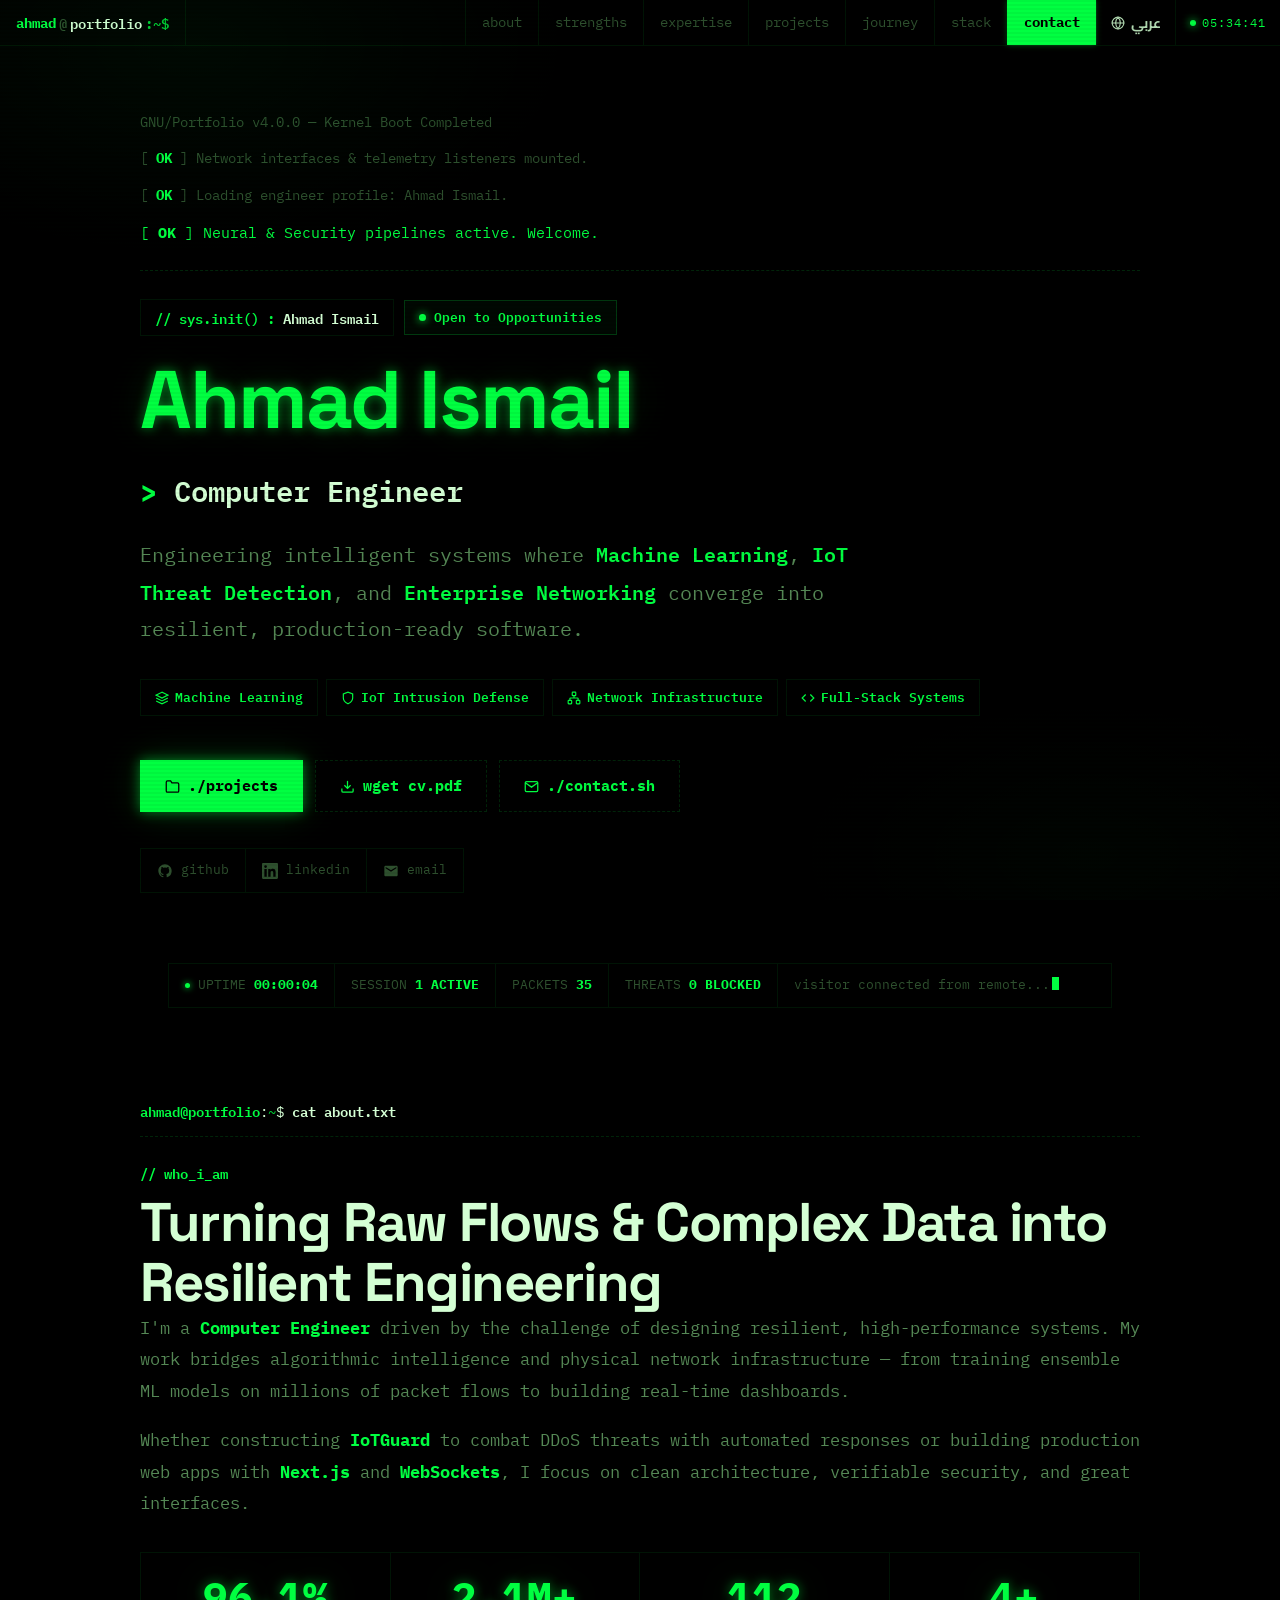
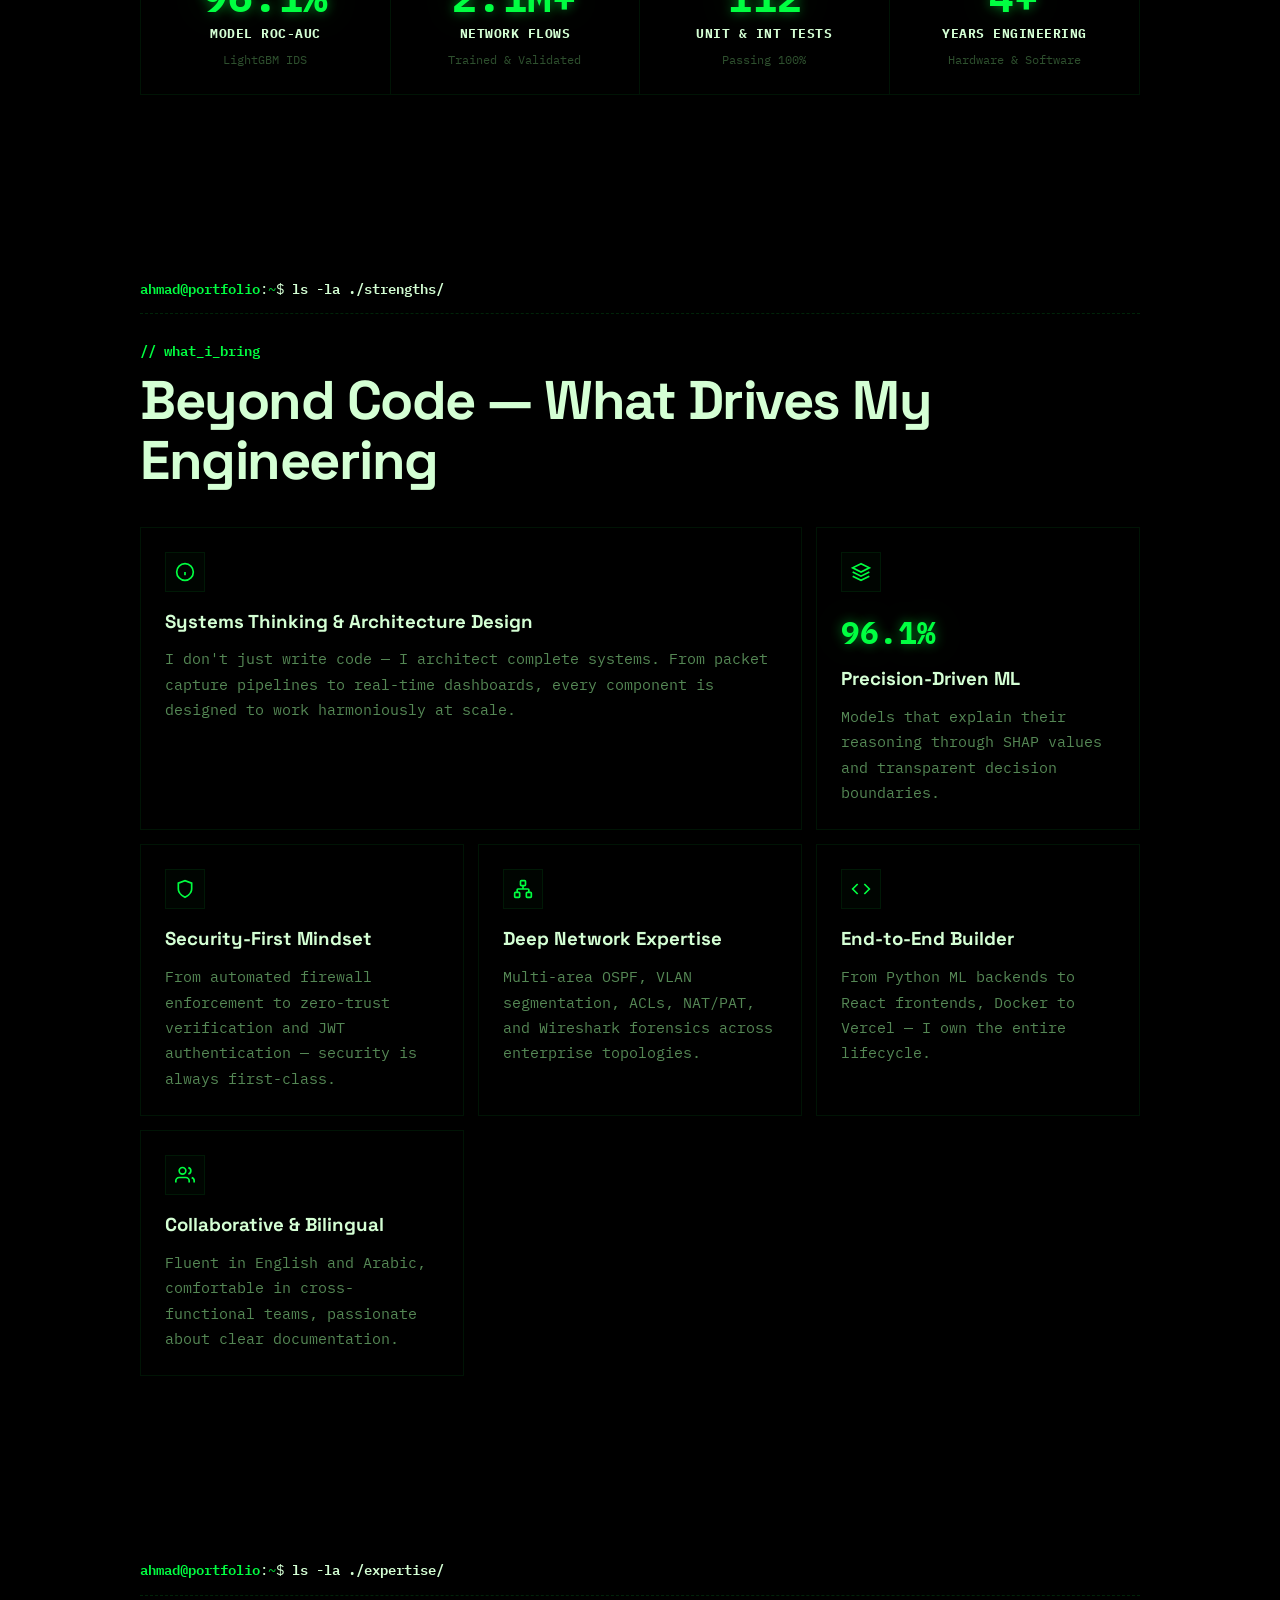
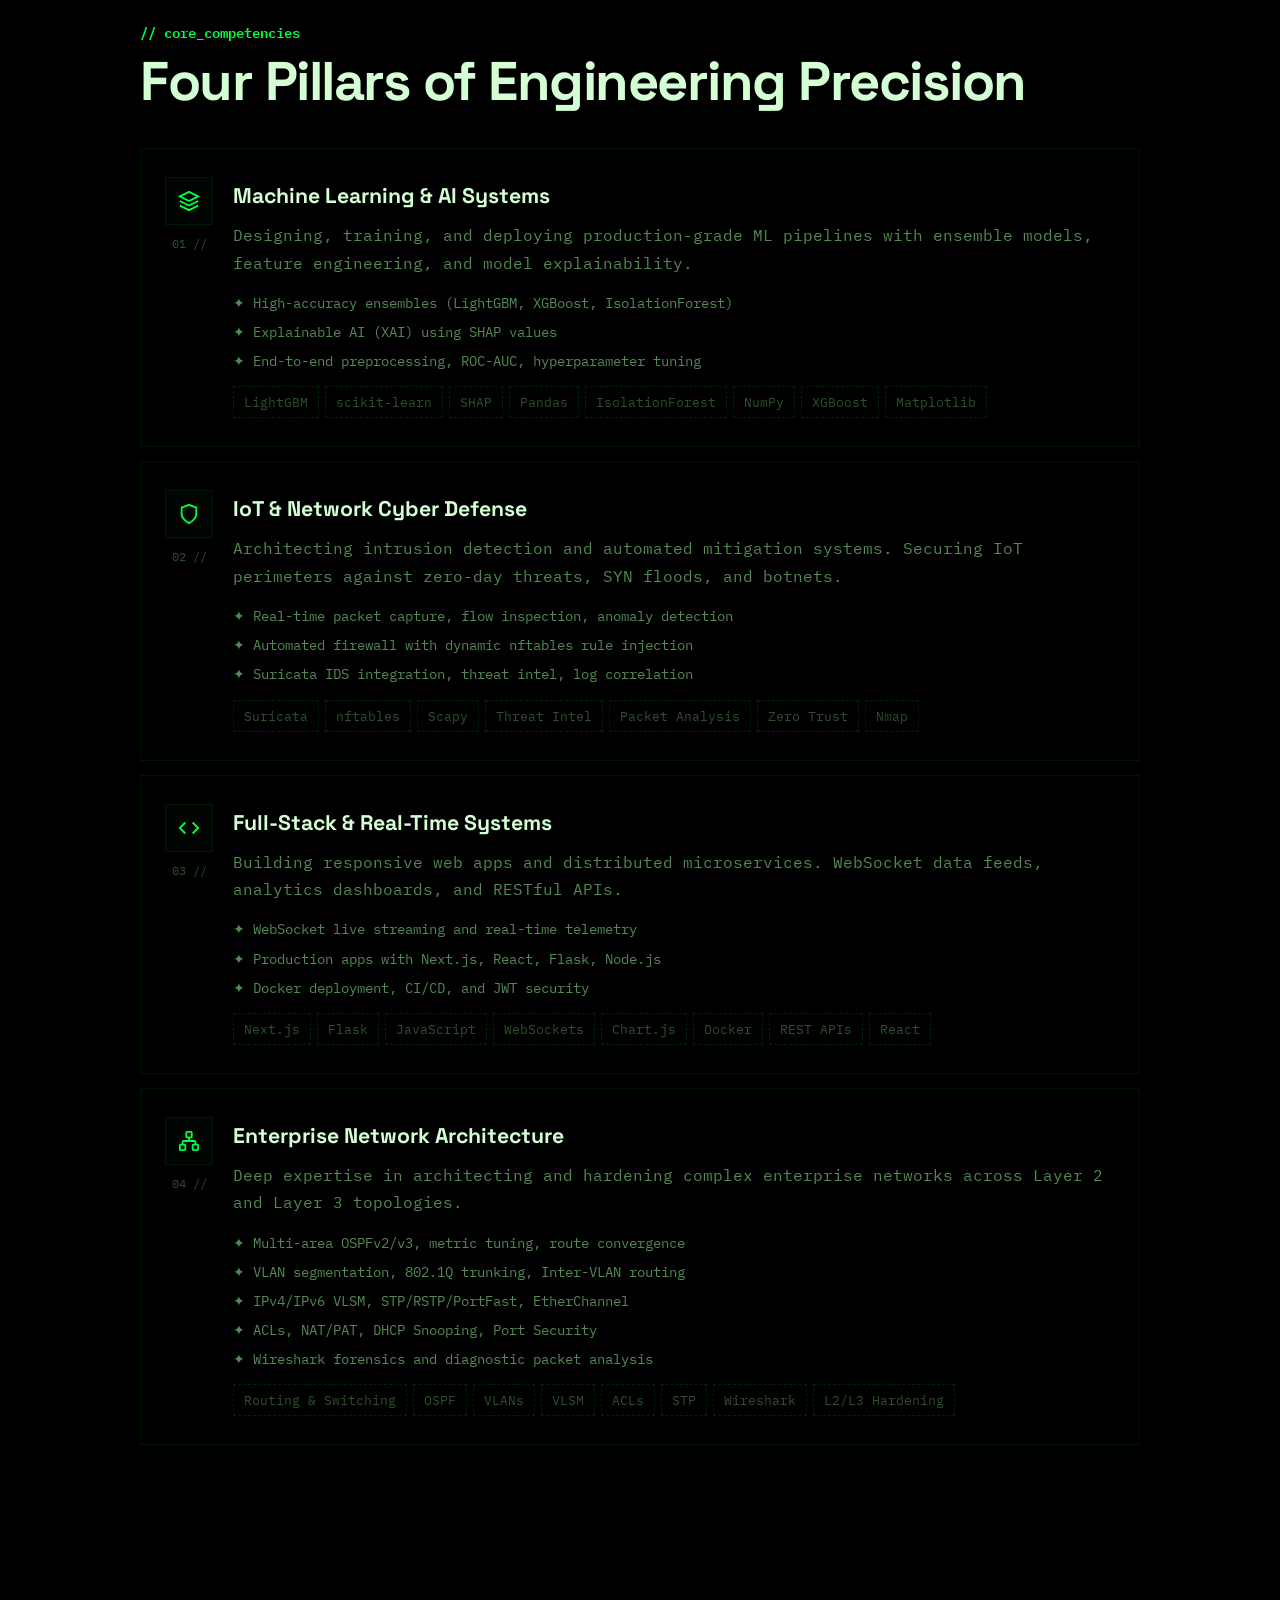
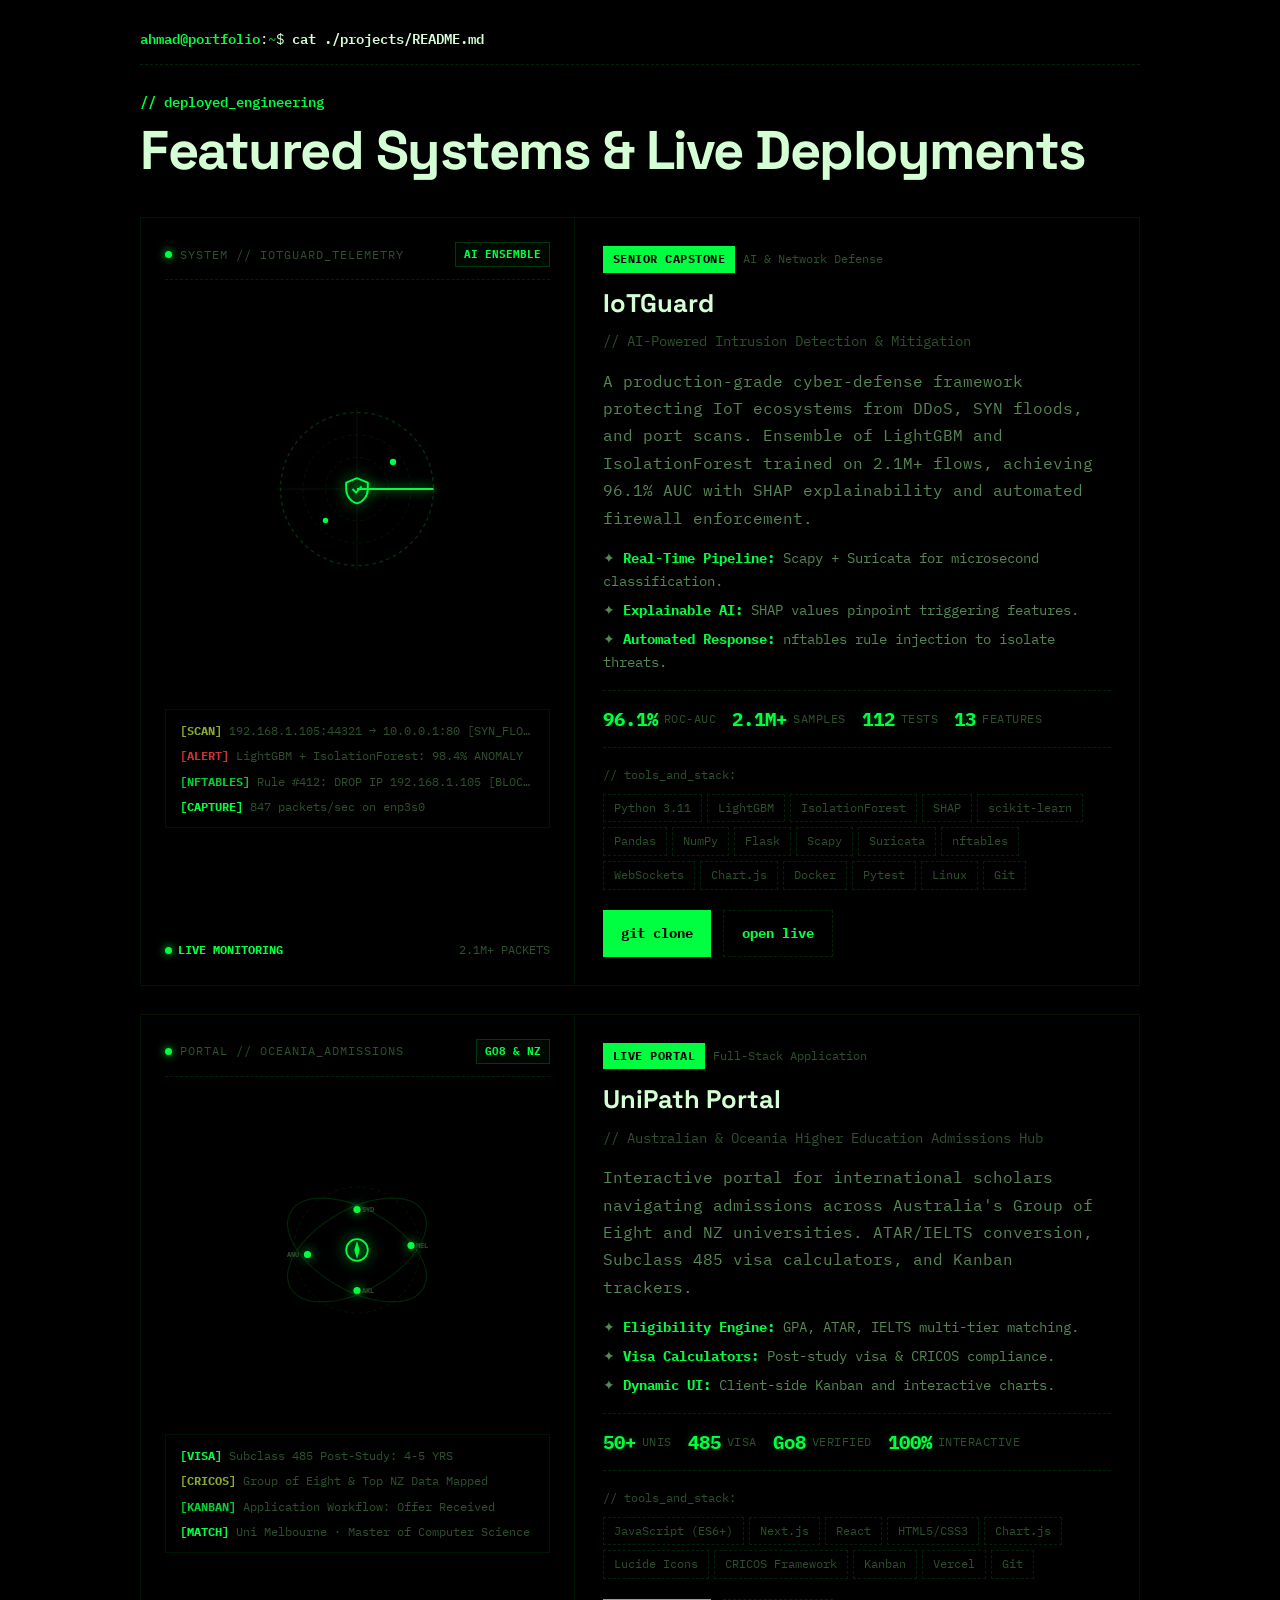
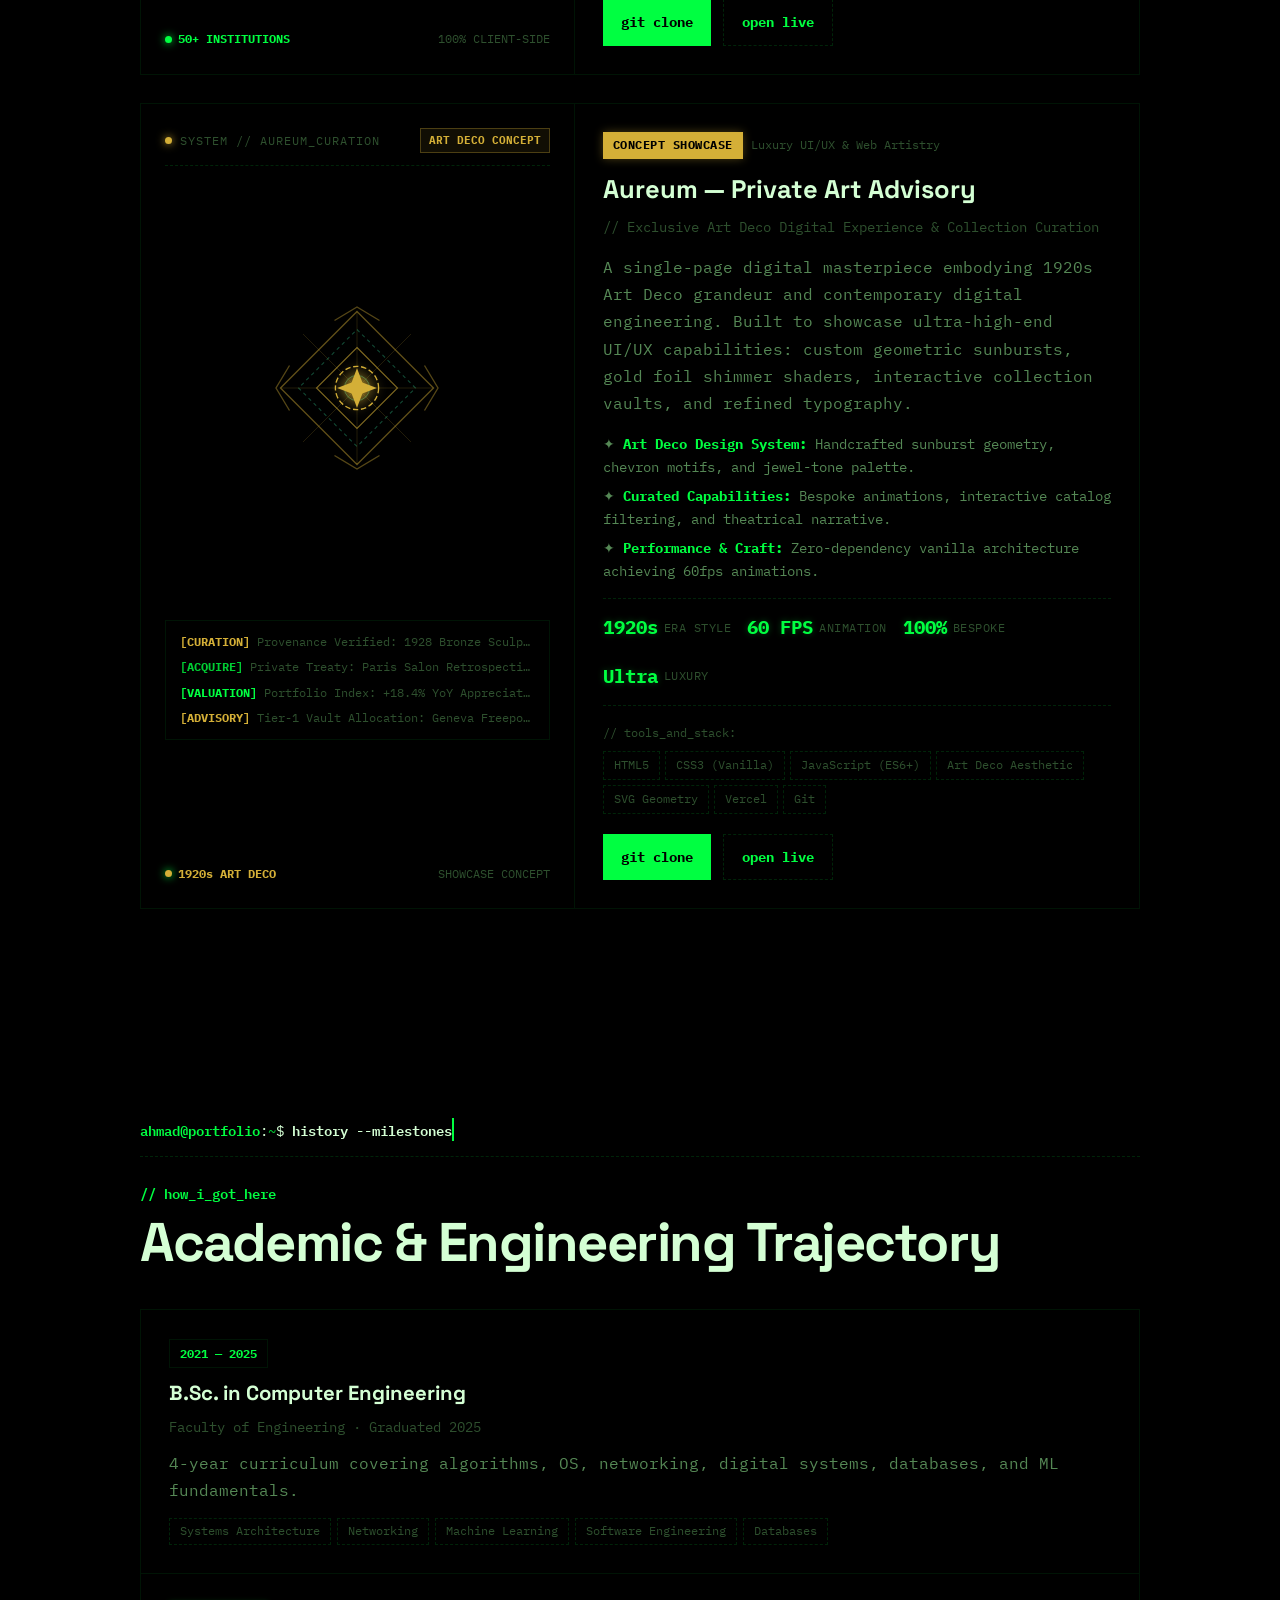
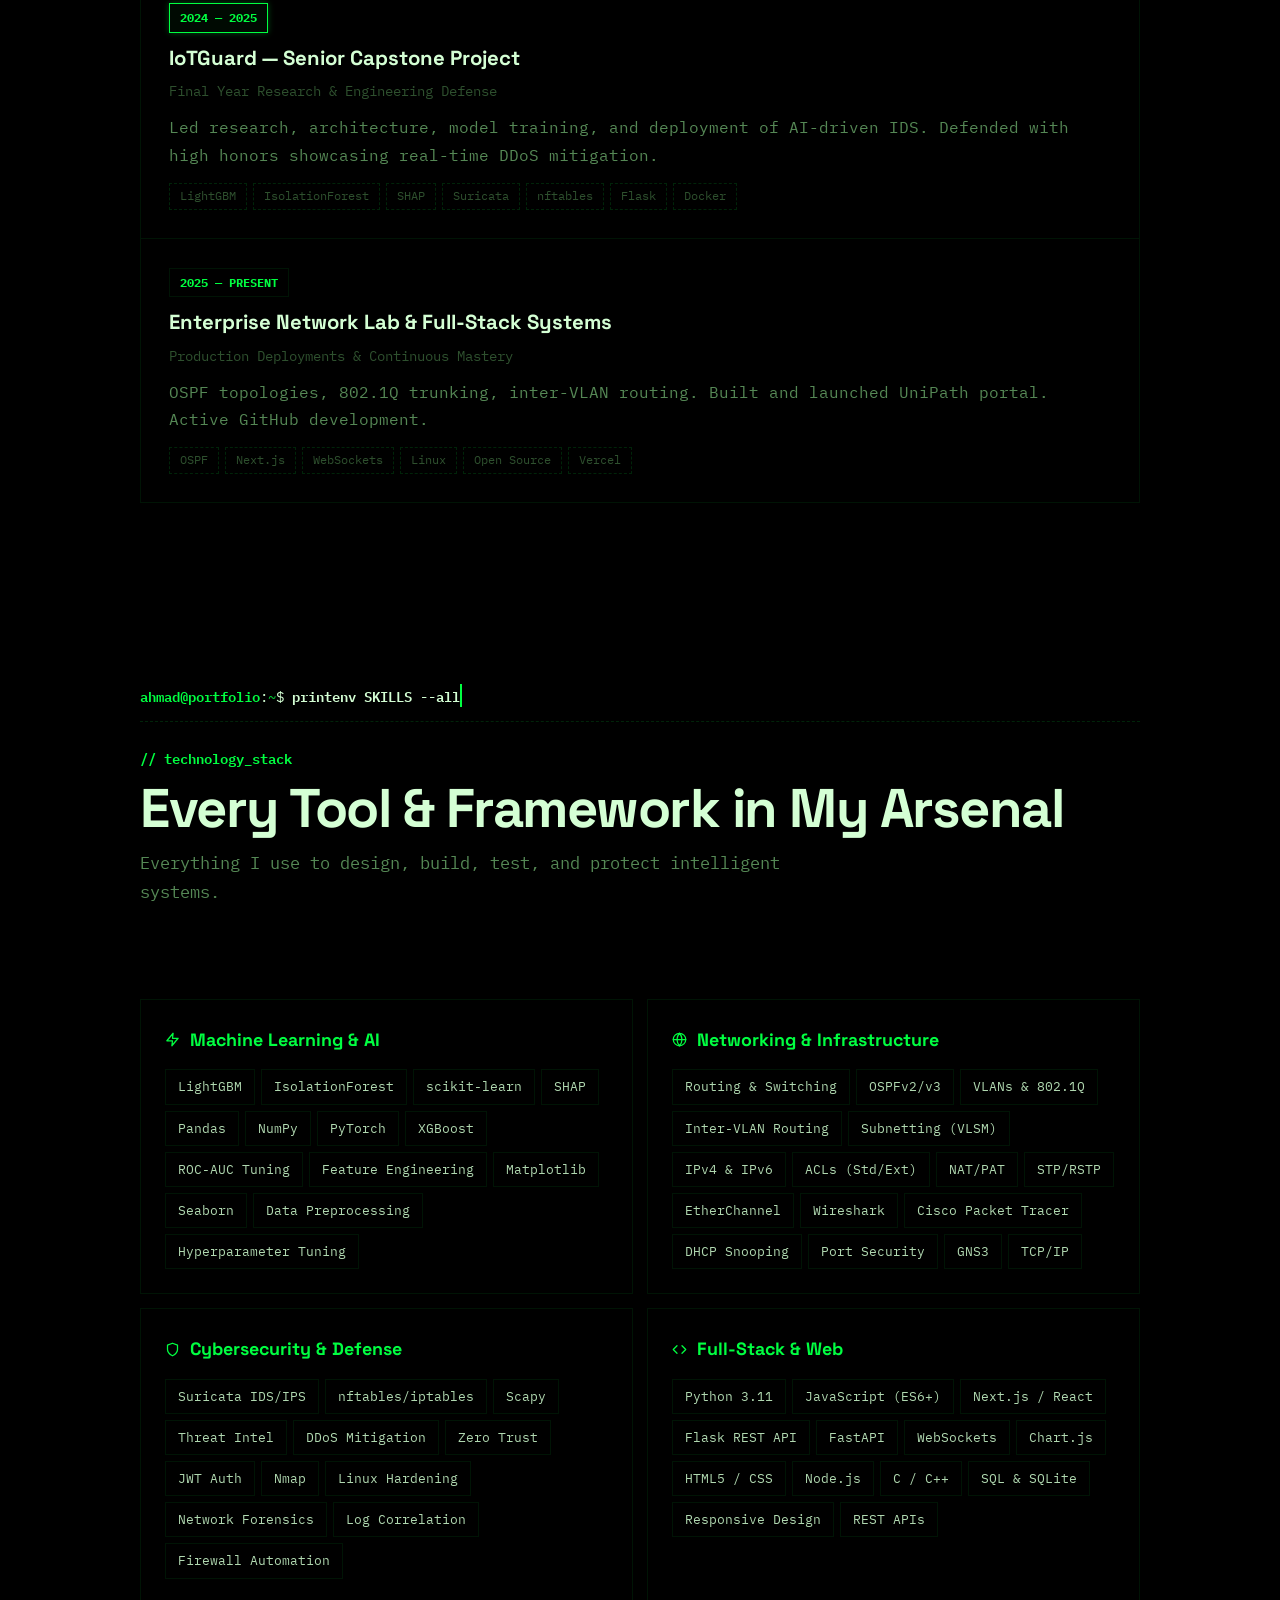
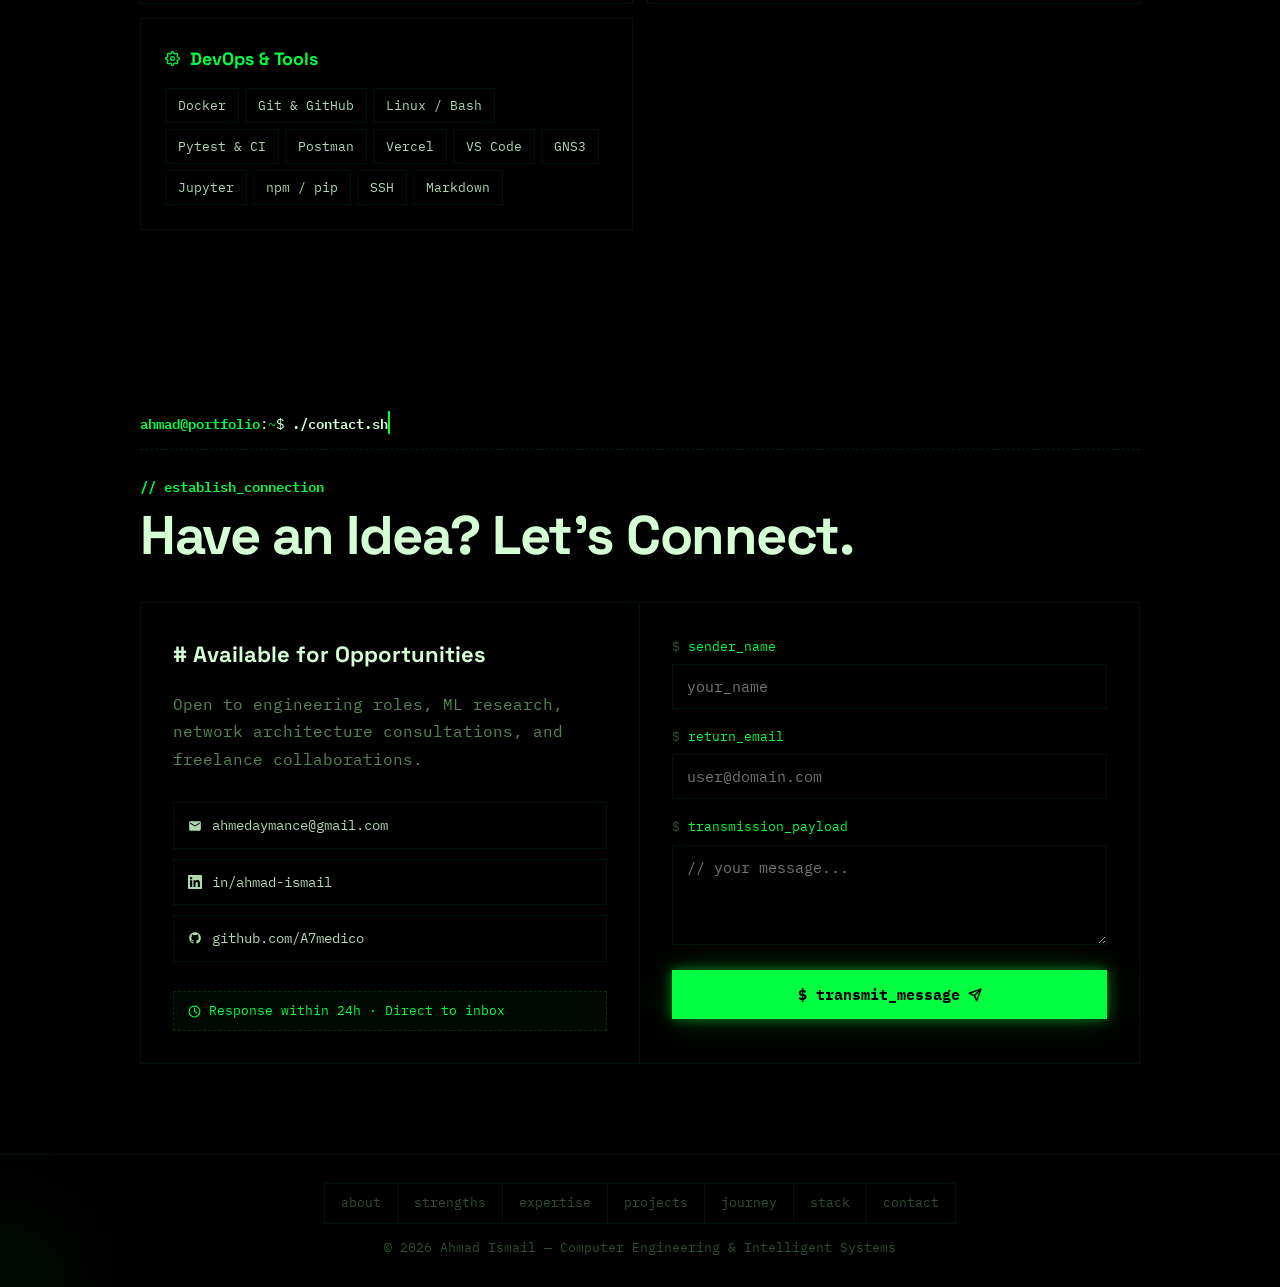
==== commit 49b42dbb: "style: remove emojis across UI, skills, badges, and scripts" ====
--- a/index.html
+++ b/index.html
@@ -40,7 +40,7 @@
   </div>
   <div class="nav-right">
     <button class="lang-switch-btn" id="lang_toggle" aria-label="Switch Language">
-      <span class="lang-icon">🌐</span>
+      <span class="lang-icon"><svg width="14" height="14" viewBox="0 0 24 24" fill="none" stroke="currentColor" stroke-width="2" stroke-linecap="round" stroke-linejoin="round"><circle cx="12" cy="12" r="10"></circle><line x1="2" y1="12" x2="22" y2="12"></line><path d="M12 2a15.3 15.3 0 0 1 4 10 15.3 15.3 0 0 1-4 10 15.3 15.3 0 0 1-4-10 15.3 15.3 0 0 1 4-10z"></path></svg></span>
       <span id="lang_label">عربي</span>
     </button>
     <!-- Live status indicator -->
@@ -66,7 +66,7 @@
       
       <div class="boot-line" data-delay="800">
         <div class="hero-status-row">
-          <span class="hero-greeting-badge" data-i18n="hero.greeting"><span class="badge-prefix">// sys.init() :</span> Ahmad Ismail 👋</span>
+          <span class="hero-greeting-badge" data-i18n="hero.greeting"><span class="badge-prefix">// sys.init() :</span> Ahmad Ismail</span>
           <span class="hero-badge"><span class="pulse"></span> <span data-i18n="hero.available">Open to Opportunities</span></span>
         </div>
       </div>
@@ -324,7 +324,7 @@
           <div class="module-footer-bar"><span class="live-tag"><span class="pulse"></span> LIVE MONITORING</span><span>2.1M+ PACKETS</span></div>
         </div>
         <div class="project-info">
-          <div class="project-badge-line"><span class="project-featured-badge" data-i18n="badge.featured">★ SENIOR CAPSTONE</span><span class="project-type-chip">AI &amp; Network Defense</span></div>
+          <div class="project-badge-line"><span class="project-featured-badge" data-i18n="badge.featured">SENIOR CAPSTONE</span><span class="project-type-chip">AI &amp; Network Defense</span></div>
           <h3>IoTGuard</h3>
           <div class="project-tagline" data-i18n="iotguard.tagline">// AI-Powered Intrusion Detection &amp; Mitigation System</div>
           <p data-i18n="iotguard.desc">A production-grade cyber-defense framework protecting IoT ecosystems from DDoS, SYN floods, and port scans. Ensemble of LightGBM and IsolationForest trained on 2.1M+ flows, achieving 96.1% AUC with SHAP explainability and automated firewall enforcement.</p>
@@ -365,7 +365,7 @@
           <div class="module-footer-bar"><span class="live-tag"><span class="pulse"></span> 50+ INSTITUTIONS</span><span>100% CLIENT-SIDE</span></div>
         </div>
         <div class="project-info">
-          <div class="project-badge-line"><span class="project-featured-badge" data-i18n="badge.portal">★ LIVE PORTAL</span><span class="project-type-chip">Full-Stack Application</span></div>
+          <div class="project-badge-line"><span class="project-featured-badge" data-i18n="badge.portal">LIVE PORTAL</span><span class="project-type-chip">Full-Stack Application</span></div>
           <h3>UniPath Portal</h3>
           <div class="project-tagline" data-i18n="unipath.tagline">// Australian &amp; Oceania Higher Education Admissions Hub</div>
           <p data-i18n="unipath.desc">Interactive portal for international scholars navigating admissions across Australia's Group of Eight and NZ universities. ATAR/IELTS conversion, Subclass 485 visa calculators, and Kanban application trackers.</p>
@@ -431,7 +431,7 @@
         </div>
         <div class="project-info">
           <div class="project-badge-line">
-            <span class="project-featured-badge gold" data-i18n="badge.concept">★ CONCEPT SHOWCASE</span>
+            <span class="project-featured-badge gold" data-i18n="badge.concept">CONCEPT SHOWCASE</span>
             <span class="project-type-chip">Luxury UI/UX &amp; Web Artistry</span>
           </div>
           <h3>Aureum — Private Art Advisory</h3>
@@ -528,11 +528,11 @@
       <button class="skill-tab" data-filter="tools" data-i18n="tab.tools">DevOps</button>
     </div>
     <div class="skills-container">
-      <div class="skill-category reveal" data-category="ml"><div class="skill-cat-header"><span class="cat-icon">⚡</span><h3 data-i18n="cat.ml">Machine Learning &amp; AI</h3></div><div class="skill-list"><span class="skill-item">LightGBM</span><span class="skill-item">IsolationForest</span><span class="skill-item">scikit-learn</span><span class="skill-item">SHAP</span><span class="skill-item">Pandas</span><span class="skill-item">NumPy</span><span class="skill-item">PyTorch</span><span class="skill-item">XGBoost</span><span class="skill-item">ROC-AUC Tuning</span><span class="skill-item">Feature Engineering</span><span class="skill-item">Matplotlib</span><span class="skill-item">Seaborn</span><span class="skill-item">Data Preprocessing</span><span class="skill-item">Hyperparameter Tuning</span></div></div>
-      <div class="skill-category reveal reveal-delay-1" data-category="net"><div class="skill-cat-header"><span class="cat-icon">🌐</span><h3 data-i18n="cat.net">Networking &amp; Infrastructure</h3></div><div class="skill-list"><span class="skill-item">Routing &amp; Switching</span><span class="skill-item">OSPFv2/v3</span><span class="skill-item">VLANs &amp; 802.1Q</span><span class="skill-item">Inter-VLAN Routing</span><span class="skill-item">Subnetting (VLSM)</span><span class="skill-item">IPv4 &amp; IPv6</span><span class="skill-item">ACLs (Std/Ext)</span><span class="skill-item">NAT/PAT</span><span class="skill-item">STP/RSTP</span><span class="skill-item">EtherChannel</span><span class="skill-item">Wireshark</span><span class="skill-item">Cisco Packet Tracer</span><span class="skill-item">DHCP Snooping</span><span class="skill-item">Port Security</span><span class="skill-item">GNS3</span><span class="skill-item">TCP/IP</span></div></div>
-      <div class="skill-category reveal reveal-delay-2" data-category="sec"><div class="skill-cat-header"><span class="cat-icon">🛡️</span><h3 data-i18n="cat.sec">Cybersecurity &amp; Defense</h3></div><div class="skill-list"><span class="skill-item">Suricata IDS/IPS</span><span class="skill-item">nftables/iptables</span><span class="skill-item">Scapy</span><span class="skill-item">Threat Intel</span><span class="skill-item">DDoS Mitigation</span><span class="skill-item">Zero Trust</span><span class="skill-item">JWT Auth</span><span class="skill-item">Nmap</span><span class="skill-item">Linux Hardening</span><span class="skill-item">Network Forensics</span><span class="skill-item">Log Correlation</span><span class="skill-item">Firewall Automation</span></div></div>
-      <div class="skill-category reveal reveal-delay-3" data-category="dev"><div class="skill-cat-header"><span class="cat-icon">💻</span><h3 data-i18n="cat.dev">Full-Stack &amp; Web</h3></div><div class="skill-list"><span class="skill-item">Python 3.11</span><span class="skill-item">JavaScript (ES6+)</span><span class="skill-item">Next.js / React</span><span class="skill-item">Flask REST API</span><span class="skill-item">FastAPI</span><span class="skill-item">WebSockets</span><span class="skill-item">Chart.js</span><span class="skill-item">HTML5 / CSS</span><span class="skill-item">Node.js</span><span class="skill-item">C / C++</span><span class="skill-item">SQL &amp; SQLite</span><span class="skill-item">Responsive Design</span><span class="skill-item">REST APIs</span></div></div>
-      <div class="skill-category reveal reveal-delay-2" data-category="tools"><div class="skill-cat-header"><span class="cat-icon">⚙️</span><h3 data-i18n="cat.tools">DevOps &amp; Tools</h3></div><div class="skill-list"><span class="skill-item">Docker</span><span class="skill-item">Git &amp; GitHub</span><span class="skill-item">Linux / Bash</span><span class="skill-item">Pytest &amp; CI</span><span class="skill-item">Postman</span><span class="skill-item">Vercel</span><span class="skill-item">VS Code</span><span class="skill-item">GNS3</span><span class="skill-item">Jupyter</span><span class="skill-item">npm / pip</span><span class="skill-item">SSH</span><span class="skill-item">Markdown</span></div></div>
+      <div class="skill-category reveal" data-category="ml"><div class="skill-cat-header"><span class="cat-icon"><svg width="15" height="15" viewBox="0 0 24 24" fill="none" stroke="currentColor" stroke-width="2" stroke-linecap="round" stroke-linejoin="round"><polygon points="13 2 3 14 12 14 11 22 21 10 12 10 13 2"/></svg></span><h3 data-i18n="cat.ml">Machine Learning &amp; AI</h3></div><div class="skill-list"><span class="skill-item">LightGBM</span><span class="skill-item">IsolationForest</span><span class="skill-item">scikit-learn</span><span class="skill-item">SHAP</span><span class="skill-item">Pandas</span><span class="skill-item">NumPy</span><span class="skill-item">PyTorch</span><span class="skill-item">XGBoost</span><span class="skill-item">ROC-AUC Tuning</span><span class="skill-item">Feature Engineering</span><span class="skill-item">Matplotlib</span><span class="skill-item">Seaborn</span><span class="skill-item">Data Preprocessing</span><span class="skill-item">Hyperparameter Tuning</span></div></div>
+      <div class="skill-category reveal reveal-delay-1" data-category="net"><div class="skill-cat-header"><span class="cat-icon"><svg width="15" height="15" viewBox="0 0 24 24" fill="none" stroke="currentColor" stroke-width="2" stroke-linecap="round" stroke-linejoin="round"><circle cx="12" cy="12" r="10"/><line x1="2" y1="12" x2="22" y2="12"/><path d="M12 2a15.3 15.3 0 0 1 4 10 15.3 15.3 0 0 1-4 10 15.3 15.3 0 0 1-4-10 15.3 15.3 0 0 1 4-10z"/></svg></span><h3 data-i18n="cat.net">Networking &amp; Infrastructure</h3></div><div class="skill-list"><span class="skill-item">Routing &amp; Switching</span><span class="skill-item">OSPFv2/v3</span><span class="skill-item">VLANs &amp; 802.1Q</span><span class="skill-item">Inter-VLAN Routing</span><span class="skill-item">Subnetting (VLSM)</span><span class="skill-item">IPv4 &amp; IPv6</span><span class="skill-item">ACLs (Std/Ext)</span><span class="skill-item">NAT/PAT</span><span class="skill-item">STP/RSTP</span><span class="skill-item">EtherChannel</span><span class="skill-item">Wireshark</span><span class="skill-item">Cisco Packet Tracer</span><span class="skill-item">DHCP Snooping</span><span class="skill-item">Port Security</span><span class="skill-item">GNS3</span><span class="skill-item">TCP/IP</span></div></div>
+      <div class="skill-category reveal reveal-delay-2" data-category="sec"><div class="skill-cat-header"><span class="cat-icon"><svg width="15" height="15" viewBox="0 0 24 24" fill="none" stroke="currentColor" stroke-width="2" stroke-linecap="round" stroke-linejoin="round"><path d="M12 22s8-4 8-10V5l-8-3-8 3v7c0 6 8 10 8 10z"/></svg></span><h3 data-i18n="cat.sec">Cybersecurity &amp; Defense</h3></div><div class="skill-list"><span class="skill-item">Suricata IDS/IPS</span><span class="skill-item">nftables/iptables</span><span class="skill-item">Scapy</span><span class="skill-item">Threat Intel</span><span class="skill-item">DDoS Mitigation</span><span class="skill-item">Zero Trust</span><span class="skill-item">JWT Auth</span><span class="skill-item">Nmap</span><span class="skill-item">Linux Hardening</span><span class="skill-item">Network Forensics</span><span class="skill-item">Log Correlation</span><span class="skill-item">Firewall Automation</span></div></div>
+      <div class="skill-category reveal reveal-delay-3" data-category="dev"><div class="skill-cat-header"><span class="cat-icon"><svg width="15" height="15" viewBox="0 0 24 24" fill="none" stroke="currentColor" stroke-width="2" stroke-linecap="round" stroke-linejoin="round"><polyline points="16 18 22 12 16 6"/><polyline points="8 6 2 12 8 18"/></svg></span><h3 data-i18n="cat.dev">Full-Stack &amp; Web</h3></div><div class="skill-list"><span class="skill-item">Python 3.11</span><span class="skill-item">JavaScript (ES6+)</span><span class="skill-item">Next.js / React</span><span class="skill-item">Flask REST API</span><span class="skill-item">FastAPI</span><span class="skill-item">WebSockets</span><span class="skill-item">Chart.js</span><span class="skill-item">HTML5 / CSS</span><span class="skill-item">Node.js</span><span class="skill-item">C / C++</span><span class="skill-item">SQL &amp; SQLite</span><span class="skill-item">Responsive Design</span><span class="skill-item">REST APIs</span></div></div>
+      <div class="skill-category reveal reveal-delay-2" data-category="tools"><div class="skill-cat-header"><span class="cat-icon"><svg width="15" height="15" viewBox="0 0 24 24" fill="none" stroke="currentColor" stroke-width="2" stroke-linecap="round" stroke-linejoin="round"><circle cx="12" cy="12" r="3"/><path d="M19.4 15a1.65 1.65 0 0 0 .33 1.82l.06.06a2 2 0 0 1 0 2.83 2 2 0 0 1-2.83 0l-.06-.06a1.65 1.65 0 0 0-1.82-.33 1.65 1.65 0 0 0-1 1.51V21a2 2 0 0 1-2 2 2 2 0 0 1-2-2v-.09A1.65 1.65 0 0 0 9 19.4a1.65 1.65 0 0 0-1.82.33l-.06.06a2 2 0 0 1-2.83 0 2 2 0 0 1 0-2.83l.06-.06a1.65 1.65 0 0 0 .33-1.82 1.65 1.65 0 0 0-1.51-1H3a2 2 0 0 1-2-2 2 2 0 0 1 2-2h.09A1.65 1.65 0 0 0 4.6 9a1.65 1.65 0 0 0-.33-1.82l-.06-.06a2 2 0 0 1 0-2.83 2 2 0 0 1 2.83 0l.06.06a1.65 1.65 0 0 0 1.82.33H9a1.65 1.65 0 0 0 1-1.51V3a2 2 0 0 1 2-2 2 2 0 0 1 2 2v.09a1.65 1.65 0 0 0 1 1.51 1.65 1.65 0 0 0 1.82-.33l.06-.06a2 2 0 0 1 2.83 0 2 2 0 0 1 0 2.83l-.06.06a1.65 1.65 0 0 0-.33 1.82V9a1.65 1.65 0 0 0 1.51 1H21a2 2 0 0 1 2 2 2 2 0 0 1-2 2h-.09a1.65 1.65 0 0 0-1.51 1z"/></svg></span><h3 data-i18n="cat.tools">DevOps &amp; Tools</h3></div><div class="skill-list"><span class="skill-item">Docker</span><span class="skill-item">Git &amp; GitHub</span><span class="skill-item">Linux / Bash</span><span class="skill-item">Pytest &amp; CI</span><span class="skill-item">Postman</span><span class="skill-item">Vercel</span><span class="skill-item">VS Code</span><span class="skill-item">GNS3</span><span class="skill-item">Jupyter</span><span class="skill-item">npm / pip</span><span class="skill-item">SSH</span><span class="skill-item">Markdown</span></div></div>
     </div>
   </div>
 </section>
@@ -554,14 +554,14 @@
           <a href="https://www.linkedin.com/in/ahmad-ismail-39b373201/" target="_blank" rel="noopener noreferrer" class="contact-pill"><svg width="14" height="14" viewBox="0 0 24 24" fill="currentColor"><path d="M20.447 20.452h-3.554v-5.569c0-1.328-.027-3.037-1.852-3.037-1.853 0-2.136 1.445-2.136 2.939v5.667H9.351V9h3.414v1.561h.046c.477-.9 1.637-1.85 3.37-1.85 3.601 0 4.267 2.37 4.267 5.455v6.286zM5.337 7.433a2.062 2.062 0 01-2.063-2.065 2.064 2.064 0 112.063 2.065zm1.782 13.019H3.555V9h3.564v11.452zM22.225 0H1.771C.792 0 0 .774 0 1.729v20.542C0 23.227.792 24 1.771 24h20.451C23.2 24 24 23.227 24 22.271V1.729C24 .774 23.2 0 22.222 0h.003z"/></svg><span>in/ahmad-ismail</span></a>
           <a href="https://github.com/A7medico" target="_blank" rel="noopener noreferrer" class="contact-pill"><svg width="14" height="14" viewBox="0 0 24 24" fill="currentColor"><path d="M12 2C6.477 2 2 6.484 2 12.017c0 4.425 2.865 8.18 6.839 9.504.5.092.682-.217.682-.483 0-.237-.008-.868-.013-1.703-2.782.605-3.369-1.343-3.369-1.343-.454-1.158-1.11-1.466-1.11-1.466-.908-.62.069-.608.069-.608 1.003.07 1.531 1.032 1.531 1.032.892 1.53 2.341 1.088 2.91.832.092-.647.35-1.088.636-1.338-2.22-.253-4.555-1.113-4.555-4.951 0-1.093.39-1.988 1.029-2.688-.103-.253-.446-1.272.098-2.65 0 0 .84-.27 2.75 1.026A9.564 9.564 0 0112 6.844c.85 0 1.7.115 2.504.337 1.909-1.296 2.747-1.027 2.747-1.027.546 1.379.202 2.398.1 2.651.64.7 1.028 1.595 1.028 2.688 0 3.848-2.339 4.695-4.566 4.943.359.309.678.92.678 1.855 0 1.338-.012 2.419-.012 2.747 0 .268.18.58.688.482A10.019 10.019 0 0022 12.017C22 6.484 17.522 2 12 2z"/></svg><span>github.com/A7medico</span></a>
         </div>
-        <div class="contact-response-badge"><span>⏱️</span><span data-i18n="contact.guarantee">Response within 24h · Direct to inbox</span></div>
+        <div class="contact-response-badge"><span class="response-icon"><svg width="13" height="13" viewBox="0 0 24 24" fill="none" stroke="currentColor" stroke-width="2" stroke-linecap="round" stroke-linejoin="round"><circle cx="12" cy="12" r="10"/><polyline points="12 6 12 12 16 14"/></svg></span><span data-i18n="contact.guarantee">Response within 24h · Direct to inbox</span></div>
       </div>
       <form class="contact-form reveal reveal-delay-1" id="contact_form" action="https://formspree.io/f/xrernngb" method="POST">
         <input type="hidden" name="_subject" value="New Portfolio Transmission">
         <div class="form-group"><label for="name" data-i18n="form.name">sender_name</label><input type="text" id="name" name="name" placeholder="your_name" required autocomplete="name"></div>
         <div class="form-group"><label for="email" data-i18n="form.email">return_email</label><input type="email" id="email" name="email" placeholder="user@domain.com" required autocomplete="email"></div>
         <div class="form-group"><label for="message" data-i18n="form.message">transmission_payload</label><textarea id="message" name="message" placeholder="// your message..." required></textarea></div>
-        <button type="submit" class="btn-submit" id="submit_btn"><span class="btn-submit-text" data-i18n="form.submit">$ transmit_message</span><span class="btn-submit-icon">⏎</span></button>
+        <button type="submit" class="btn-submit" id="submit_btn"><span class="btn-submit-text" data-i18n="form.submit">$ transmit_message</span><span class="btn-submit-icon"><svg width="14" height="14" viewBox="0 0 24 24" fill="none" stroke="currentColor" stroke-width="2.5" stroke-linecap="round" stroke-linejoin="round"><line x1="22" y1="2" x2="11" y2="13"></line><polygon points="22 2 15 22 11 13 2 9 22 2"></polygon></svg></span></button>
         <div class="form-feedback" id="form_feedback"></div>
       </form>
     </div>
--- a/styles.css
+++ b/styles.css
@@ -319,7 +319,7 @@
   cursor: pointer; transition: var(--transition);
 }
 .lang-switch-btn:hover { background: var(--green-faint); color: var(--green); }
-.lang-icon { font-size: 1rem; }
+.lang-icon { font-size: 1rem; display: inline-flex; align-items: center; justify-content: center; }
 
 .nav-live-status {
   display: flex; align-items: center; gap: 6px;
@@ -995,7 +995,7 @@
 .skill-category.hidden { display: none; }
 .skill-category:hover { border-color: rgba(0, 255, 65, 0.2); transform: translateY(-2px); }
 .skill-cat-header { display: flex; align-items: center; gap: 10px; margin-bottom: 14px; }
-.cat-icon { font-size: 1.1rem; }
+.cat-icon { font-size: 1.1rem; display: inline-flex; align-items: center; justify-content: center; color: var(--green); flex-shrink: 0; }
 .skill-category h3 {
   font-family: var(--font-heading);
   font-size: 1.05rem; font-weight: 700; color: var(--green);
@@ -1059,6 +1059,10 @@
   background: rgba(0, 255, 65, 0.03);
   border: 1px dashed rgba(0, 255, 65, 0.15);
   font-size: 0.75rem; color: var(--green);
+}
+.response-icon {
+  display: inline-flex; align-items: center; justify-content: center;
+  color: var(--green); flex-shrink: 0;
 }
 
 .contact-form { padding: 32px; }
@@ -1093,6 +1097,7 @@
 }
 .btn-submit:hover { box-shadow: var(--green-glow-strong); transform: translateY(-2px); }
 .btn-submit:disabled { opacity: 0.5; cursor: not-allowed; }
+.btn-submit-icon { display: inline-flex; align-items: center; justify-content: center; }
 .form-feedback {
   margin-top: 12px; font-size: 0.82rem;
   transition: all 0.3s ease; max-height: 0; overflow: hidden; opacity: 0;
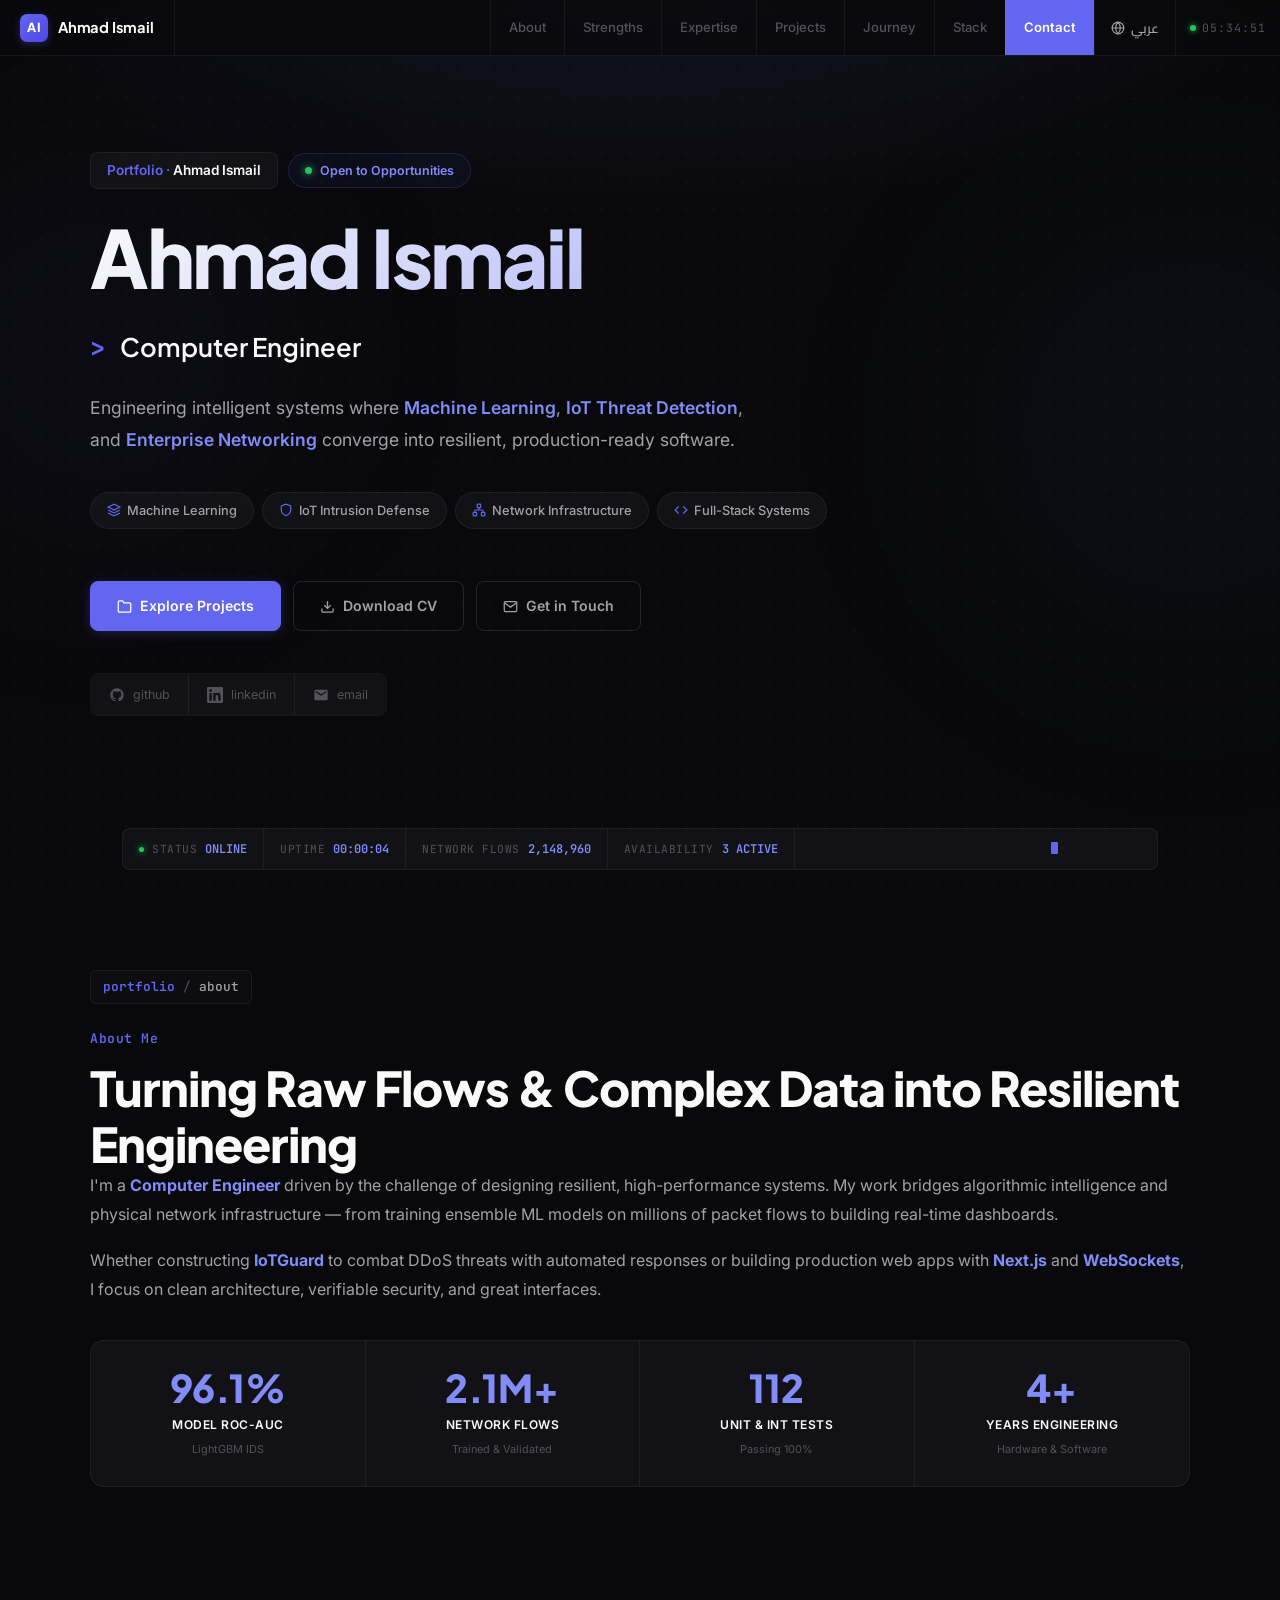
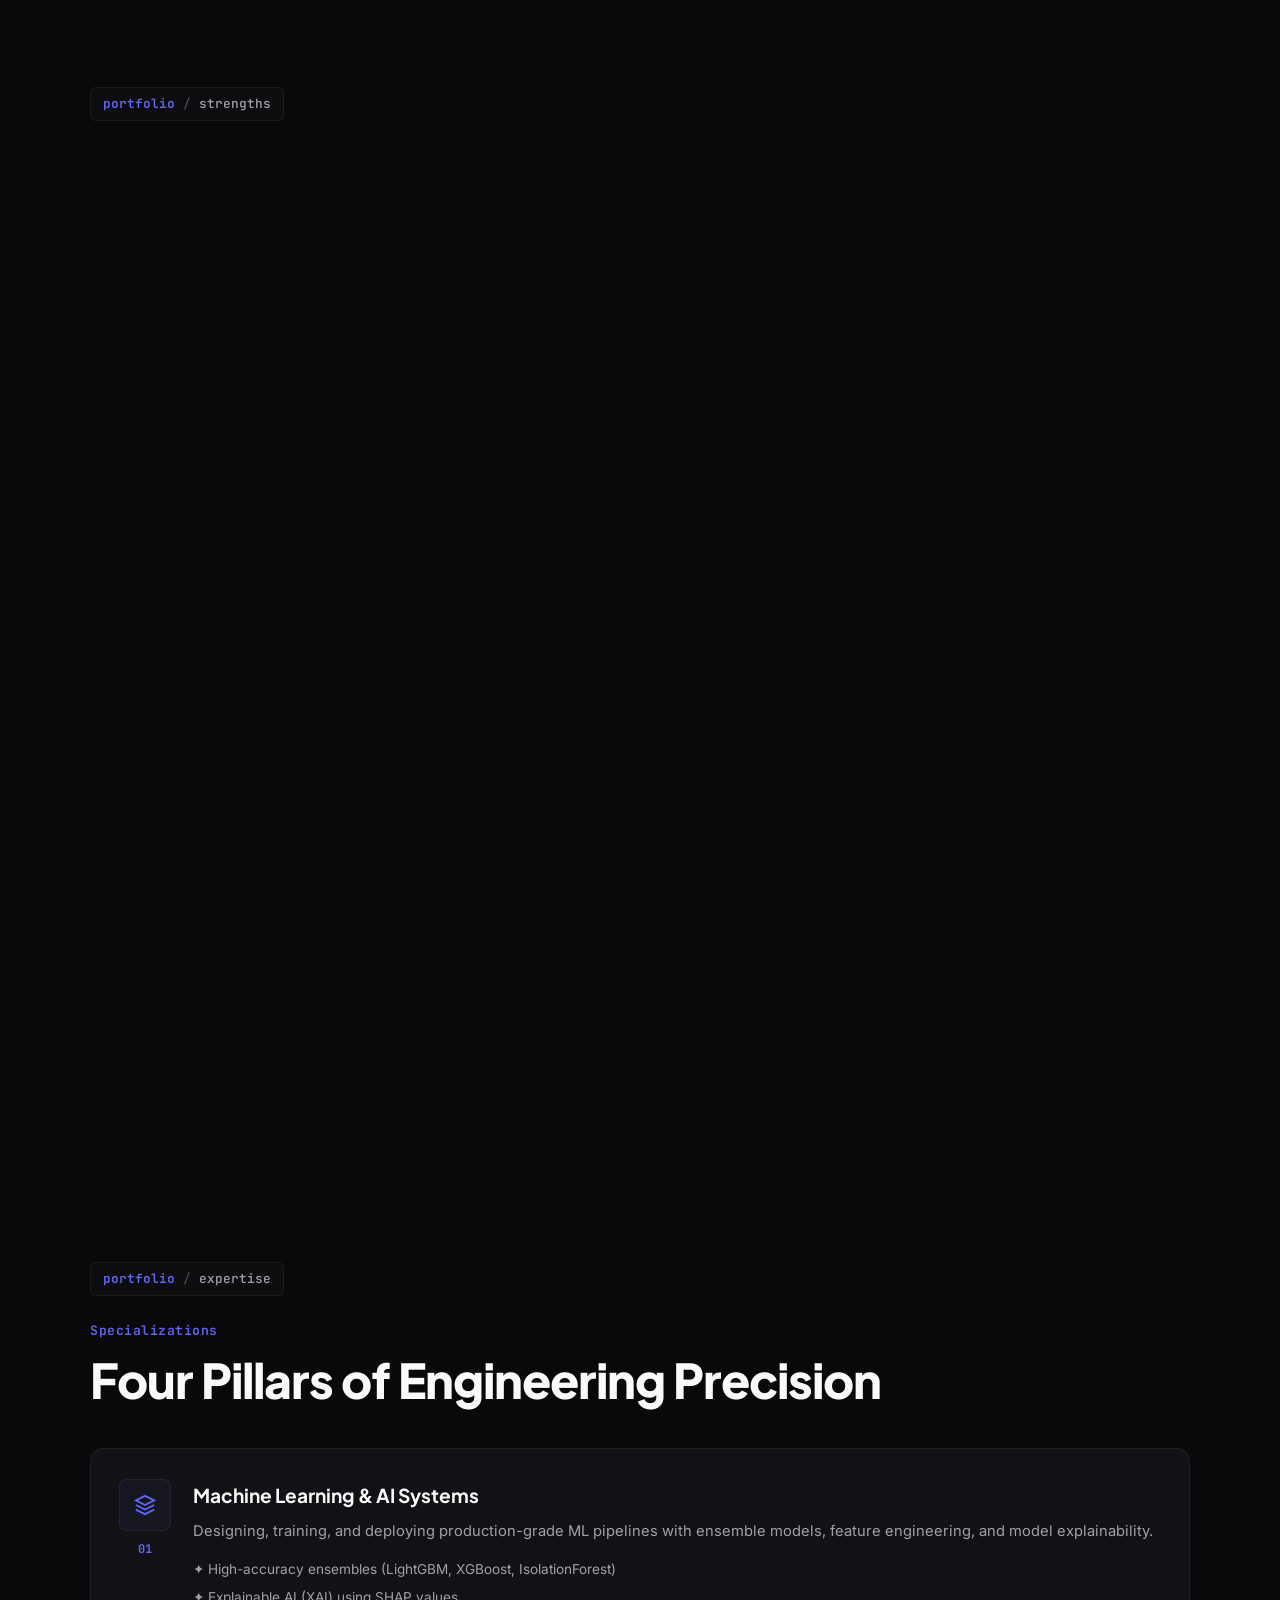
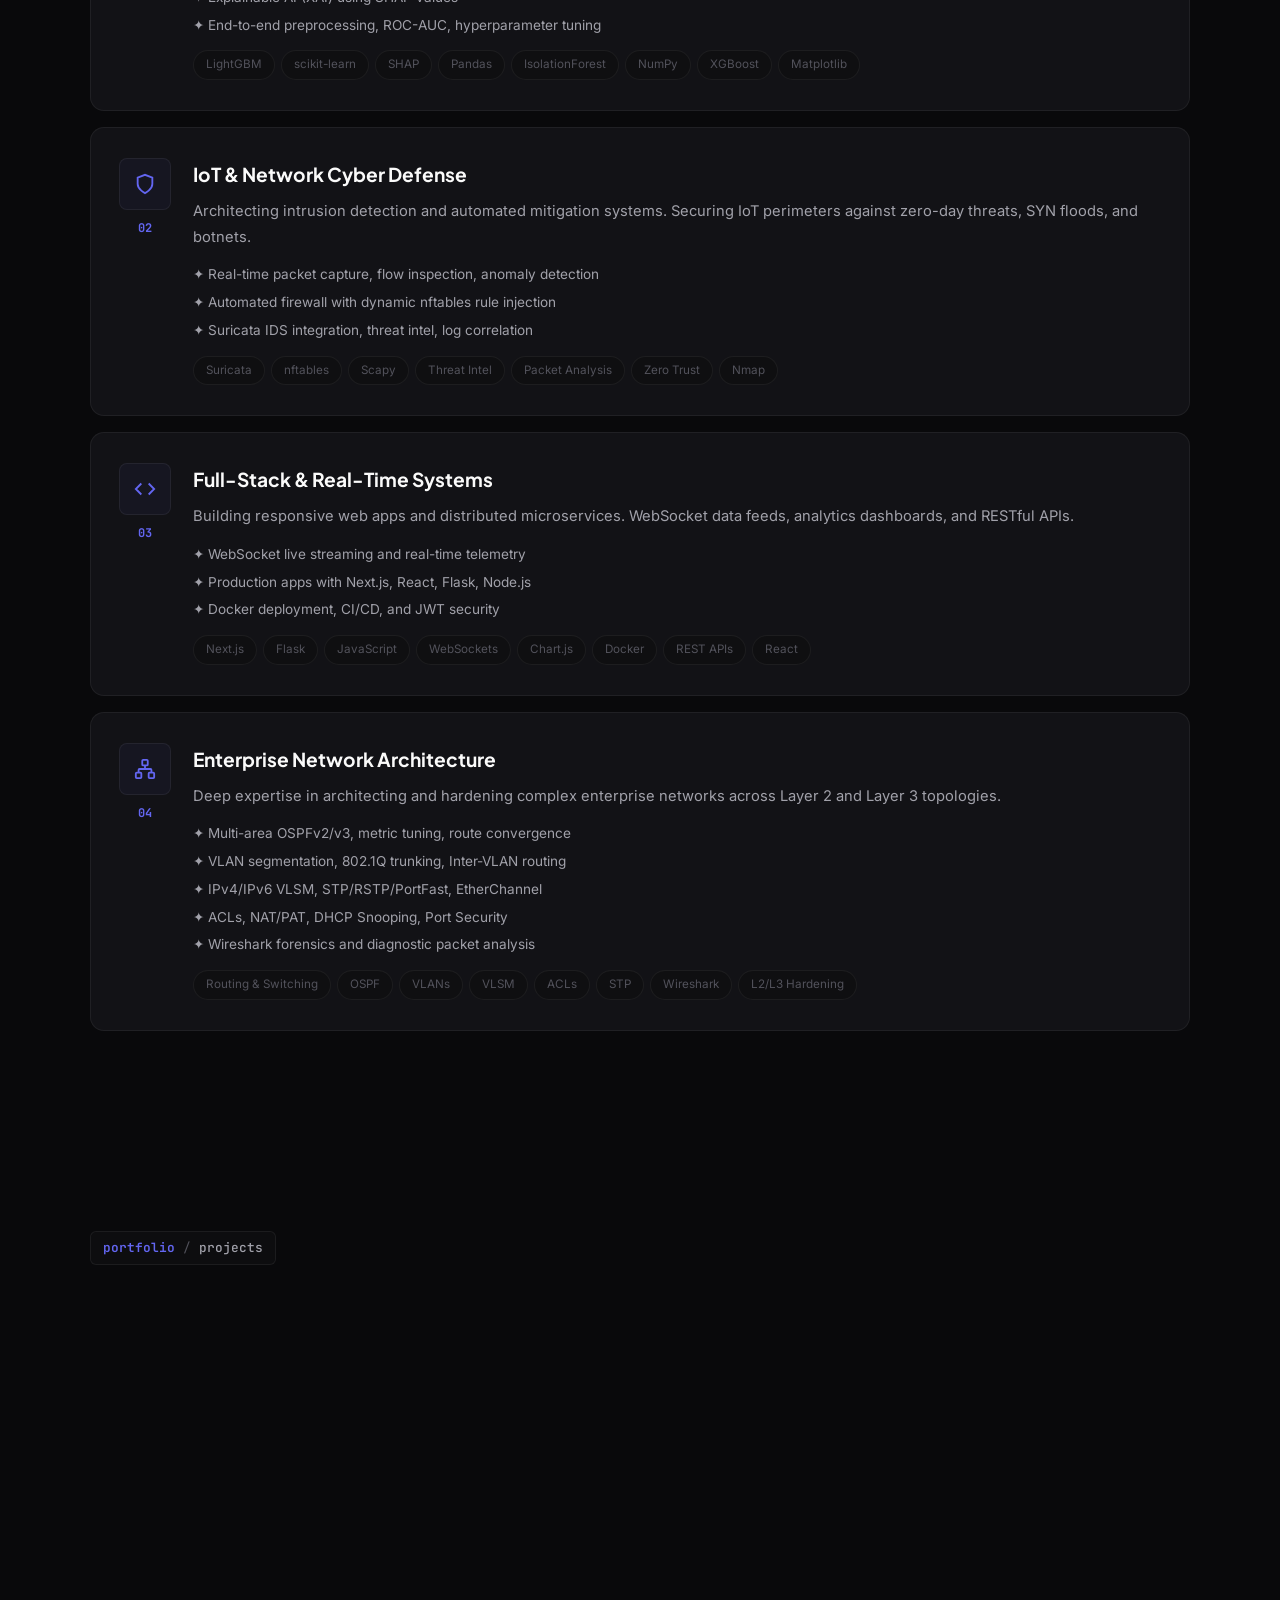
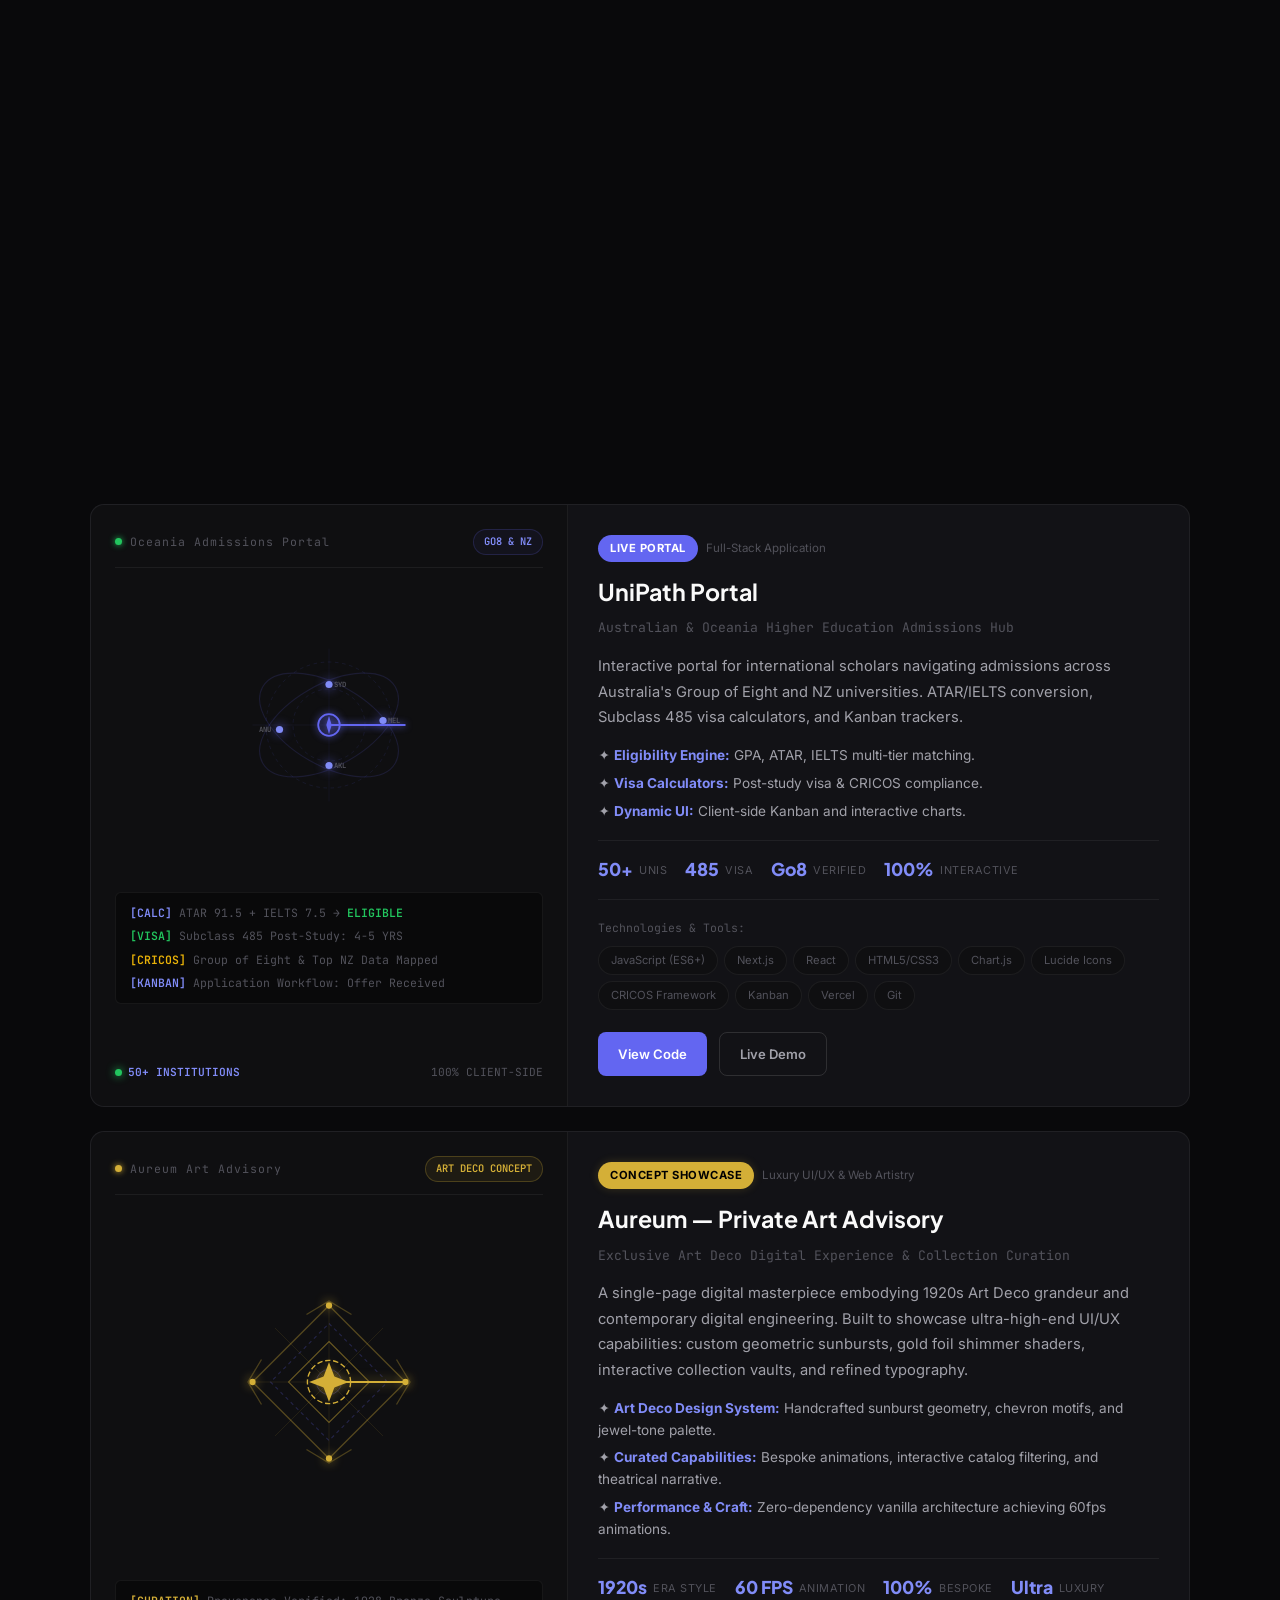
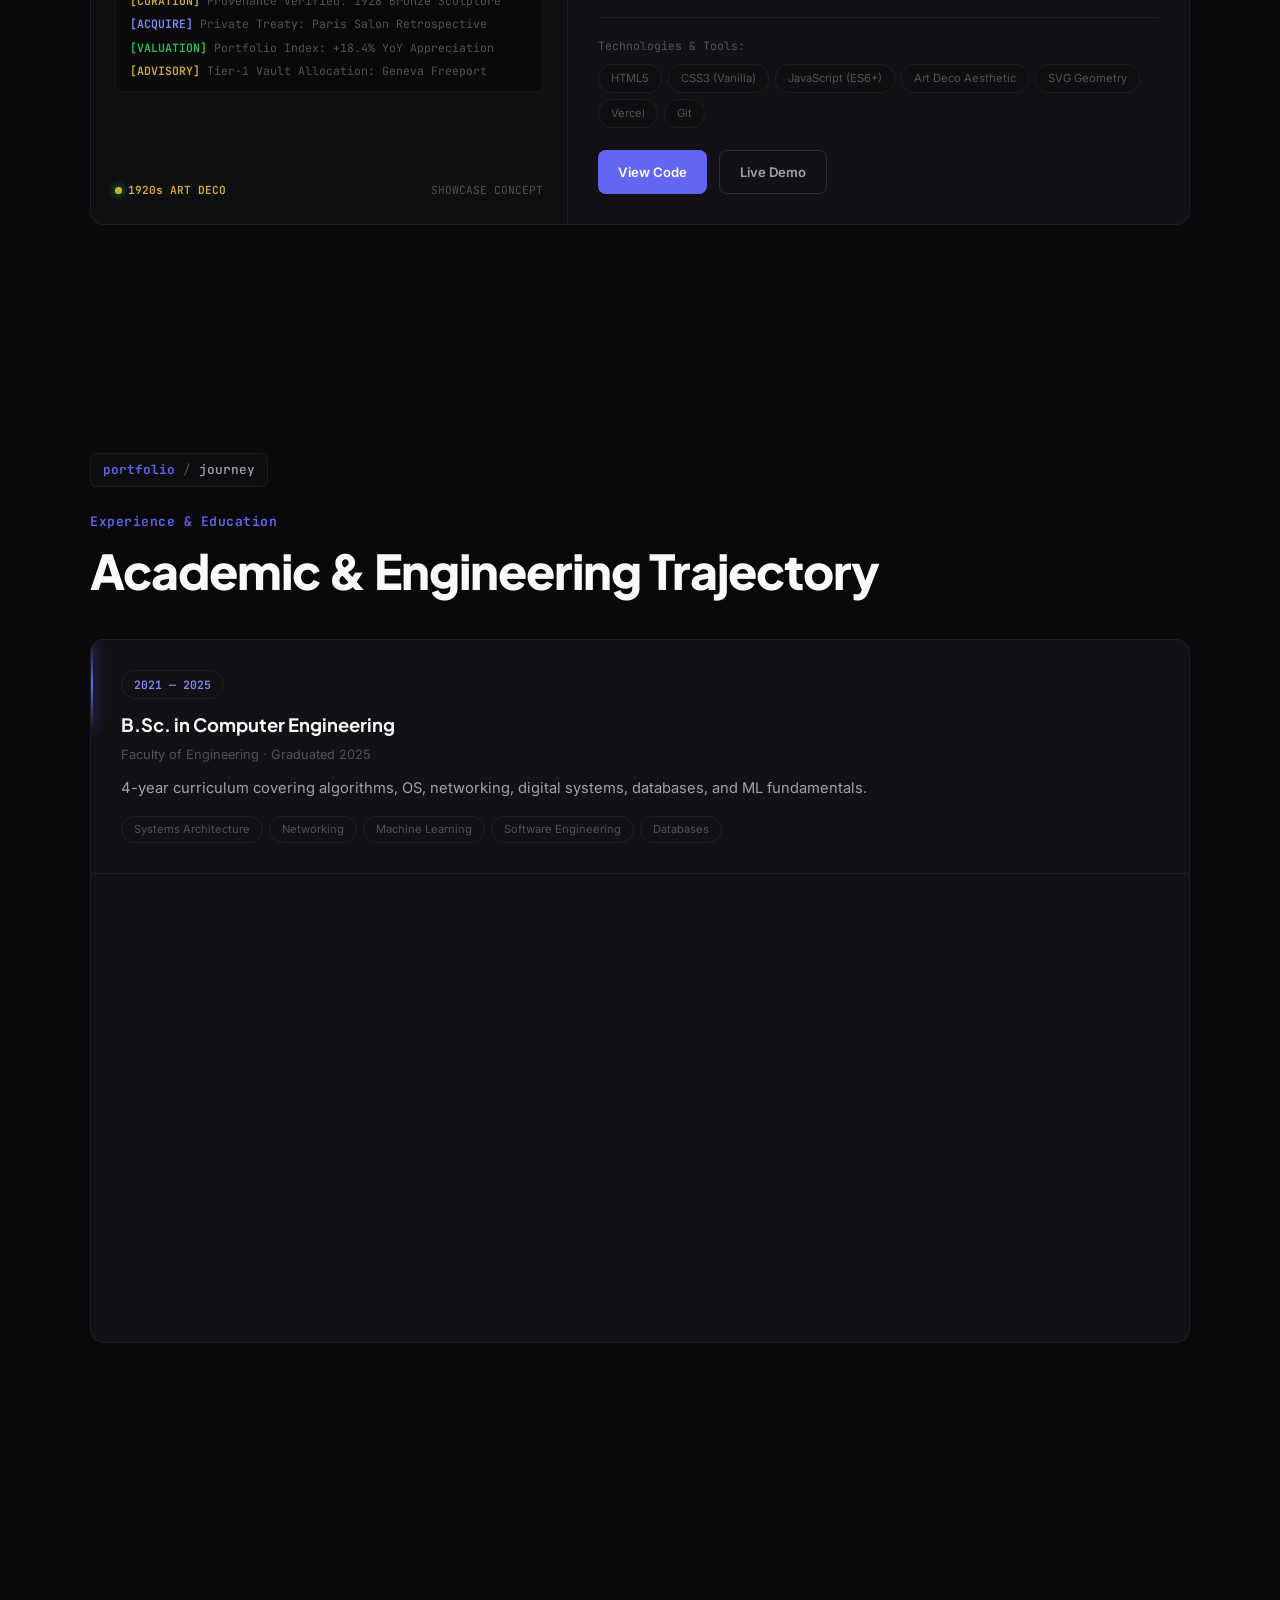
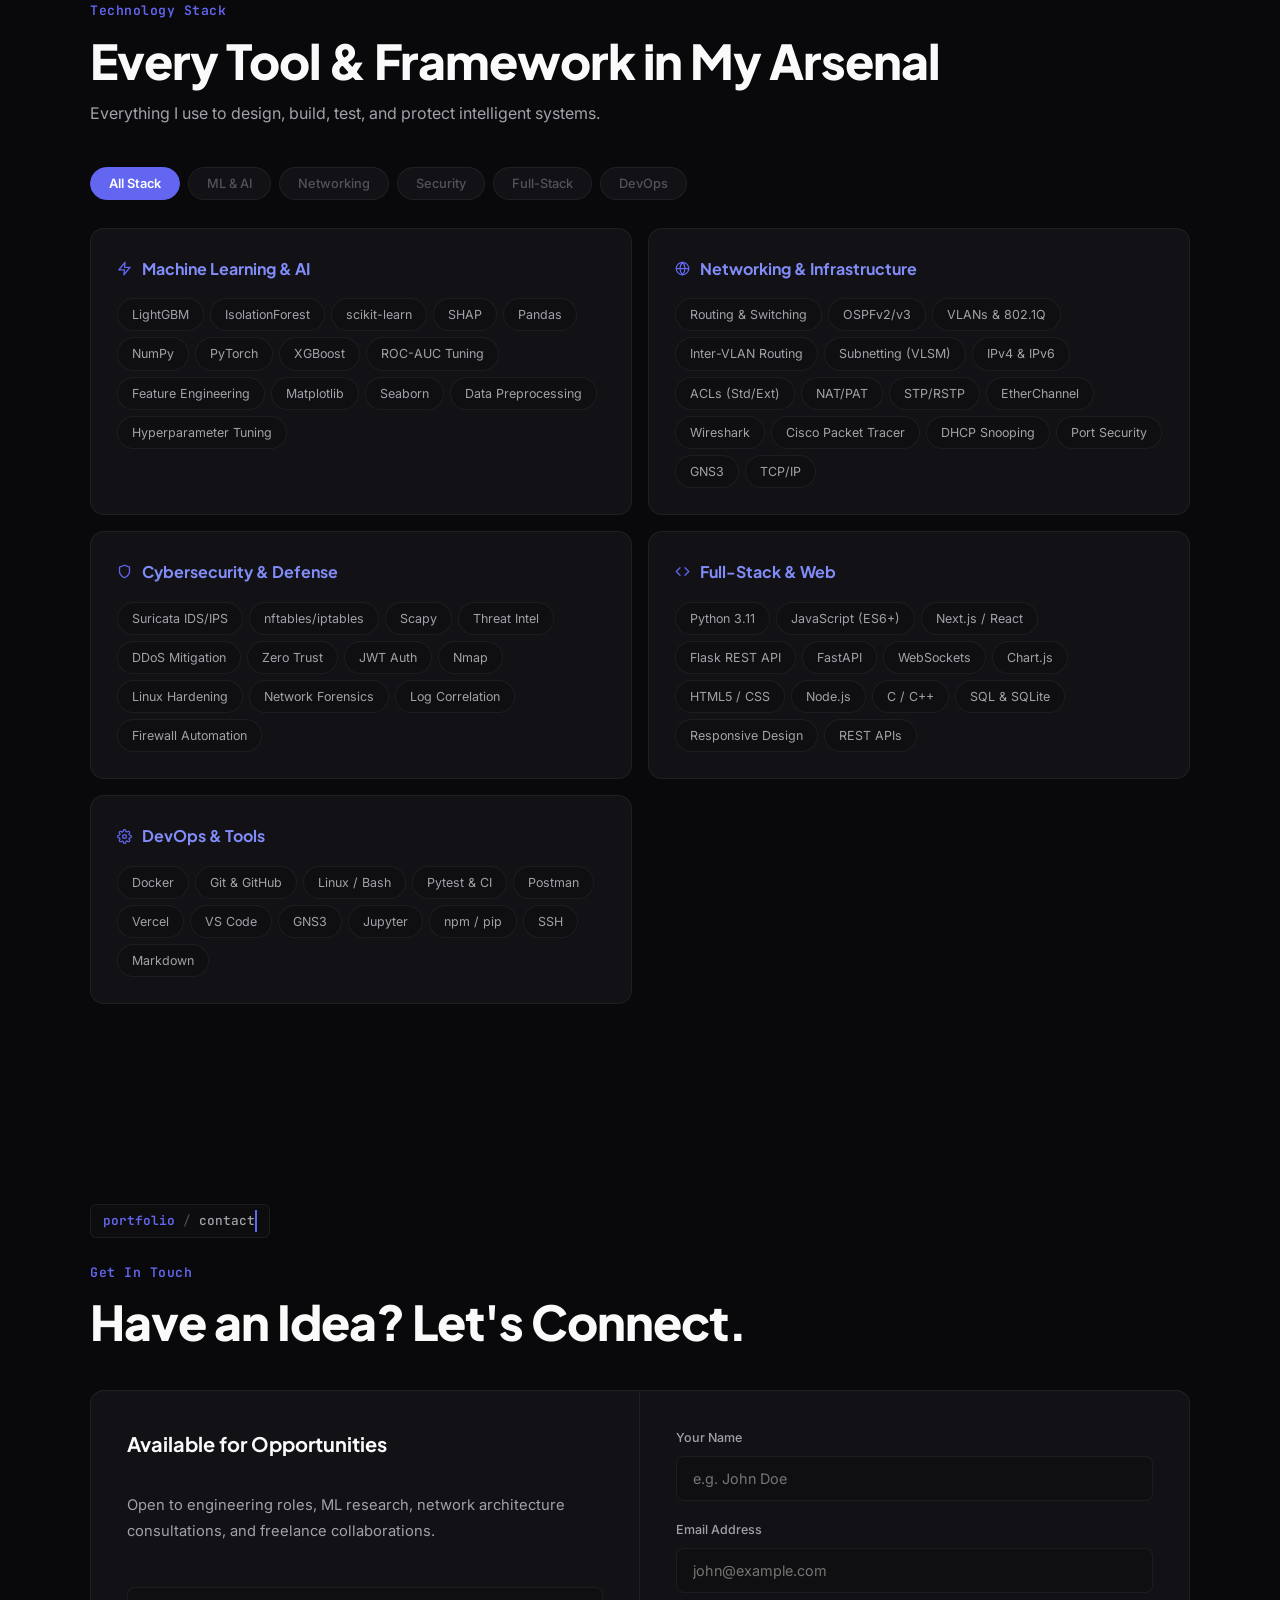
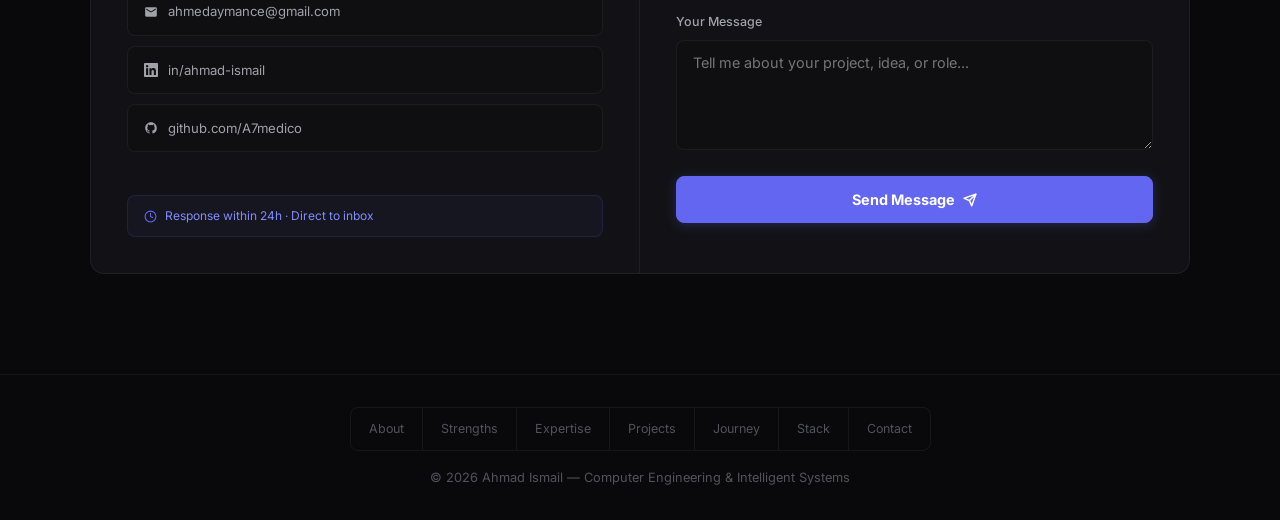
==== commit eae1a11c: "feat: modernize UI/UX, synchronize radar animations across all project cards, add ambient lighting, " ====
--- a/index.html
+++ b/index.html
@@ -11,6 +11,7 @@
   <link rel="icon" type="image/svg+xml" href="favicon.svg">
   <link rel="preconnect" href="https://fonts.googleapis.com">
   <link rel="preconnect" href="https://fonts.gstatic.com" crossorigin>
+  <link href="https://fonts.googleapis.com/css2?family=Cairo:wght@400;500;600;700;800;900&family=Inter:wght@400;500;600;700;800;900&family=Plus+Jakarta+Sans:wght@500;600;700;800&family=JetBrains+Mono:wght@400;500;600;700&display=swap" rel="stylesheet">
   <link rel="stylesheet" href="styles.css">
 </head>
 <body>
@@ -18,25 +19,29 @@
 <!-- MATRIX RAIN -->
 <canvas id="matrix_canvas"></canvas>
 
+<!-- AMBIENT GLOW ORBS -->
+<div class="ambient-glow glow-1" aria-hidden="true"></div>
+<div class="ambient-glow glow-2" aria-hidden="true"></div>
+
 <!-- LOADER -->
 <div class="loader" id="loader">
   <div class="loader-terminal">
-    <div class="loader-spinner">[ ■■■■■■■■□□ ]</div>
-    <div class="loader-text">// INITIALIZING KERNEL...</div>
+    <div class="loader-spinner"></div>
+    <div class="loader-text">Ahmad Ismail</div>
   </div>
 </div>
 
 <!-- NAVBAR -->
 <nav class="navbar" id="navbar">
-  <a href="#" class="nav-brand"><span class="brand-user">ahmad</span><span class="brand-at">@</span><span class="brand-host">portfolio</span><span class="brand-path">:~$</span></a>
+  <a href="#" class="nav-brand"><span class="brand-logo">AI</span><span class="brand-name">Ahmad Ismail</span></a>
   <div class="nav-links" id="nav_links">
-    <a href="#about" data-i18n="nav.about">about</a>
-    <a href="#strengths" data-i18n="nav.strengths">strengths</a>
-    <a href="#services" data-i18n="nav.expertise">expertise</a>
-    <a href="#projects" data-i18n="nav.projects">projects</a>
-    <a href="#journey" data-i18n="nav.journey">journey</a>
-    <a href="#skills" data-i18n="nav.stack">stack</a>
-    <a href="#contact" class="nav-cta" data-i18n="nav.contact">contact</a>
+    <a href="#about" data-i18n="nav.about">About</a>
+    <a href="#strengths" data-i18n="nav.strengths">Strengths</a>
+    <a href="#services" data-i18n="nav.expertise">Expertise</a>
+    <a href="#projects" data-i18n="nav.projects">Projects</a>
+    <a href="#journey" data-i18n="nav.journey">Journey</a>
+    <a href="#skills" data-i18n="nav.stack">Stack</a>
+    <a href="#contact" class="nav-cta" data-i18n="nav.contact">Contact</a>
   </div>
   <div class="nav-right">
     <button class="lang-switch-btn" id="lang_toggle" aria-label="Switch Language">
@@ -58,30 +63,24 @@
 <section class="hero" id="hero">
   <div class="hero-content">
     <div id="boot_sequence">
-      <div class="boot-line system" data-delay="0" data-i18n="hero.boot1">GNU/Portfolio v4.0.0 — Kernel Boot Completed</div>
-      <div class="boot-line system" data-delay="150" data-i18n="hero.boot2">[  <span class="ok-tag">OK</span>  ] Network interfaces & telemetry listeners mounted.</div>
-      <div class="boot-line system" data-delay="300" data-i18n="hero.boot3">[  <span class="ok-tag">OK</span>  ] Loading engineer profile: Ahmad Ismail.</div>
-      <div class="boot-line success" data-delay="500" data-i18n="hero.boot4">[  <span class="ok-tag">OK</span>  ] Neural & Security pipelines active. Welcome.</div>
-      <div class="boot-line divider" data-delay="650"></div>
-      
-      <div class="boot-line" data-delay="800">
+      <div class="boot-line" data-delay="100">
         <div class="hero-status-row">
-          <span class="hero-greeting-badge" data-i18n="hero.greeting"><span class="badge-prefix">// sys.init() :</span> Ahmad Ismail</span>
+          <span class="hero-greeting-badge" data-i18n="hero.greeting"><span class="badge-prefix">Portfolio ·</span> Ahmad Ismail</span>
           <span class="hero-badge"><span class="pulse"></span> <span data-i18n="hero.available">Open to Opportunities</span></span>
         </div>
       </div>
 
-      <div class="boot-line highlight" data-delay="950" data-i18n="hero.name">Ahmad Ismail<span class="cursor-blink"></span></div>
-
-      <div class="boot-line subtitle" data-delay="1150">
+      <div class="boot-line highlight" data-delay="250" data-i18n="hero.name">Ahmad Ismail<span class="cursor-blink"></span></div>
+
+      <div class="boot-line subtitle" data-delay="400">
         <span class="role-arrow">&gt; </span><span id="typing_text">Computer Engineer</span>
       </div>
 
-      <div class="boot-line desc" data-delay="1350" data-i18n="hero.desc">
+      <div class="boot-line desc" data-delay="550" data-i18n="hero.desc">
         Engineering intelligent systems where <strong>Machine Learning</strong>, <strong>IoT Threat Detection</strong>, and <strong>Enterprise Networking</strong> converge into resilient, production-ready software.
       </div>
 
-      <div class="boot-line" data-delay="1500">
+      <div class="boot-line" data-delay="700">
         <div class="hero-tags-row">
           <span class="hero-tag-pill">
             <svg width="14" height="14" viewBox="0 0 24 24" fill="none" stroke="currentColor" stroke-width="2"><path d="M12 2L2 7l10 5 10-5-10-5z"/><path d="M2 17l10 5 10-5"/><path d="M2 12l10 5 10-5"/></svg>
@@ -102,24 +101,24 @@
         </div>
       </div>
 
-      <div class="boot-line" data-delay="1650">
+      <div class="boot-line" data-delay="850">
         <div class="hero-buttons">
           <a href="#projects" class="btn btn-primary" data-i18n="btn.projects">
             <svg width="15" height="15" viewBox="0 0 24 24" fill="none" stroke="currentColor" stroke-width="2"><path d="M22 19a2 2 0 0 1-2 2H4a2 2 0 0 1-2-2V5a2 2 0 0 1 2-2h5l2 3h9a2 2 0 0 1 2 2z"/></svg>
-            ./projects
+            Explore Projects
           </a>
           <a href="AHMAD_AYMAN_ISMAIL_CV.pdf" class="btn btn-outline" target="_blank" download data-i18n="btn.cv">
             <svg width="15" height="15" viewBox="0 0 24 24" fill="none" stroke="currentColor" stroke-width="2"><path d="M21 15v4a2 2 0 0 1-2 2H5a2 2 0 0 1-2-2v-4"/><polyline points="7 10 12 15 17 10"/><line x1="12" y1="15" x2="12" y2="3"/></svg>
-            wget cv.pdf
+            Download CV
           </a>
           <a href="#contact" class="btn btn-outline" data-i18n="btn.contact">
             <svg width="15" height="15" viewBox="0 0 24 24" fill="none" stroke="currentColor" stroke-width="2"><path d="M4 4h16c1.1 0 2 .9 2 2v12c0 1.1-.9 2-2 2H4c-1.1 0-2-.9-2-2V6c0-1.1.9-2 2-2z"/><polyline points="22,6 12,13 2,6"/></svg>
-            ./contact.sh
+            Get in Touch
           </a>
         </div>
       </div>
 
-      <div class="boot-line" data-delay="1800">
+      <div class="boot-line" data-delay="1000">
         <div class="hero-socials">
           <a href="https://github.com/A7medico" target="_blank" rel="noopener noreferrer">
             <svg viewBox="0 0 24 24" width="16" height="16" fill="currentColor"><path d="M12 2C6.477 2 2 6.484 2 12.017c0 4.425 2.865 8.18 6.839 9.504.5.092.682-.217.682-.483 0-.237-.008-.868-.013-1.703-2.782.605-3.369-1.343-3.369-1.343-.454-1.158-1.11-1.466-1.11-1.466-.908-.62.069-.608.069-.608 1.003.07 1.531 1.032 1.531 1.032.892 1.53 2.341 1.088 2.91.832.092-.647.35-1.088.636-1.338-2.22-.253-4.555-1.113-4.555-4.951 0-1.093.39-1.988 1.029-2.688-.103-.253-.446-1.272.098-2.65 0 0 .84-.27 2.75 1.026A9.564 9.564 0 0112 6.844a9.59 9.59 0 012.504.337c1.909-1.296 2.747-1.027 2.747-1.027.546 1.379.202 2.398.1 2.651.64.7 1.028 1.595 1.028 2.688 0 3.848-2.339 4.695-4.566 4.943.359.309.678.92.678 1.855 0 1.338-.012 2.419-.012 2.747 0 .268.18.58.688.482A10.019 10.019 0 0022 12.017C22 6.484 17.522 2 12 2z"/></svg>
@@ -139,28 +138,28 @@
   </div>
 </section>
 
-<!-- LIVE TERMINAL STATUS BAR -->
+<!-- LIVE TELEMETRY STATUS BAR -->
 <div class="live-terminal-bar">
   <div class="live-terminal">
     <div class="live-terminal-cell">
       <span class="live-dot"></span>
+      <span class="label">STATUS</span>
+      <span class="value">ONLINE</span>
+    </div>
+    <div class="live-terminal-cell">
       <span class="label">UPTIME</span>
       <span class="value" id="live_uptime">00:00:00</span>
     </div>
     <div class="live-terminal-cell">
-      <span class="label">SESSION</span>
-      <span class="value" id="live_session">ACTIVE</span>
+      <span class="label">NETWORK FLOWS</span>
+      <span class="value" id="live_packets">2,148,920</span>
     </div>
     <div class="live-terminal-cell">
-      <span class="label">PACKETS</span>
-      <span class="value" id="live_packets">0</span>
-    </div>
-    <div class="live-terminal-cell">
-      <span class="label">THREATS</span>
-      <span class="value" id="live_threats">0 BLOCKED</span>
+      <span class="label">AVAILABILITY</span>
+      <span class="value" id="live_session">OPEN</span>
     </div>
     <div class="live-terminal-typing">
-      <span id="terminal_log_text">visitor connected...</span><span class="cursor"></span>
+      <span id="terminal_log_text">systems nominal · telemetry active</span><span class="cursor"></span>
     </div>
   </div>
 </div>
@@ -169,11 +168,11 @@
 <section id="about">
   <div class="section-inner">
     <div class="cmd-header reveal">
-      <span class="prompt">ahmad@portfolio</span>:<span class="path">~</span>$ <span class="cmd-action" data-i18n="cmd.about">cat about.txt</span>
+      <span class="prompt">portfolio</span> / <span class="cmd-action" data-i18n="cmd.about">about</span>
     </div>
     <div class="about-grid">
       <div class="about-text reveal">
-        <div class="section-eyebrow" data-i18n="about.eyebrow">// who_i_am</div>
+        <div class="section-eyebrow" data-i18n="about.eyebrow">About Me</div>
         <h2 class="section-big-title" data-i18n="about.title">Turning Raw Flows &amp; Complex Data into Resilient Engineering</h2>
         <p data-i18n="about.p1">I'm a <strong>Computer Engineer</strong> driven by the challenge of designing resilient, high-performance systems. My work bridges the gap between algorithmic intelligence and physical network infrastructure — from training ensemble machine learning models on millions of packet flows to configuring dynamic enterprise routing and real-time interactive dashboards.</p>
         <p data-i18n="about.p2">Whether constructing <strong>IoTGuard</strong> to combat distributed denial-of-service threats with millisecond automated responses or building production web applications with <strong>Next.js</strong> and <strong>WebSockets</strong>, I focus on clean architecture, verifiable security, and interfaces that humans enjoy using.</p>
@@ -191,9 +190,9 @@
 <!-- STRENGTHS BENTO -->
 <section id="strengths">
   <div class="section-inner">
-    <div class="cmd-header reveal"><span class="prompt">ahmad@portfolio</span>:<span class="path">~</span>$ <span class="cmd-action" data-i18n="cmd.strengths">ls -la ./strengths/</span></div>
+    <div class="cmd-header reveal"><span class="prompt">portfolio</span> / <span class="cmd-action" data-i18n="cmd.strengths">strengths</span></div>
     <div class="section-heading-wrap reveal">
-      <div class="section-eyebrow" data-i18n="strengths.eyebrow">// what_i_bring</div>
+      <div class="section-eyebrow" data-i18n="strengths.eyebrow">Core Strengths</div>
       <h2 class="section-big-title" data-i18n="strengths.title">Beyond Code — What Drives My Engineering</h2>
     </div>
     <div class="bento-grid">
@@ -235,14 +234,14 @@
 <!-- EXPERTISE -->
 <section id="services">
   <div class="section-inner">
-    <div class="cmd-header reveal"><span class="prompt">ahmad@portfolio</span>:<span class="path">~</span>$ <span class="cmd-action" data-i18n="cmd.services">ls -la ./expertise/</span></div>
+    <div class="cmd-header reveal"><span class="prompt">portfolio</span> / <span class="cmd-action" data-i18n="cmd.services">expertise</span></div>
     <div class="section-heading-wrap reveal">
-      <div class="section-eyebrow" data-i18n="expertise.eyebrow">// core_competencies</div>
+      <div class="section-eyebrow" data-i18n="expertise.eyebrow">Specializations</div>
       <h2 class="section-big-title" data-i18n="expertise.title">Four Pillars of Engineering Precision</h2>
     </div>
     <div class="services-grid">
       <div class="service-card reveal">
-        <div class="service-icon-wrap"><div class="service-icon"><svg width="22" height="22" viewBox="0 0 24 24" fill="none" stroke="currentColor" stroke-width="2"><path d="M12 2L2 7l10 5 10-5-10-5z"/><path d="M2 17l10 5 10-5"/><path d="M2 12l10 5 10-5"/></svg></div><span class="service-num">01 //</span></div>
+        <div class="service-icon-wrap"><div class="service-icon"><svg width="22" height="22" viewBox="0 0 24 24" fill="none" stroke="currentColor" stroke-width="2"><path d="M12 2L2 7l10 5 10-5-10-5z"/><path d="M2 17l10 5 10-5"/><path d="M2 12l10 5 10-5"/></svg></div><span class="service-num">01</span></div>
         <div class="service-body">
           <h3 data-i18n="exp.ml_title">Machine Learning &amp; AI Systems</h3>
           <p data-i18n="exp.ml_desc">Designing, training, and deploying production-grade ML pipelines with ensemble models, feature engineering, and model explainability.</p>
@@ -255,7 +254,7 @@
         </div>
       </div>
       <div class="service-card reveal reveal-delay-1">
-        <div class="service-icon-wrap"><div class="service-icon"><svg width="22" height="22" viewBox="0 0 24 24" fill="none" stroke="currentColor" stroke-width="2"><path d="M12 22s8-4 8-10V5l-8-3-8 3v7c0 6 8 10 8 10z"/></svg></div><span class="service-num">02 //</span></div>
+        <div class="service-icon-wrap"><div class="service-icon"><svg width="22" height="22" viewBox="0 0 24 24" fill="none" stroke="currentColor" stroke-width="2"><path d="M12 22s8-4 8-10V5l-8-3-8 3v7c0 6 8 10 8 10z"/></svg></div><span class="service-num">02</span></div>
         <div class="service-body">
           <h3 data-i18n="exp.sec_title">IoT &amp; Network Cyber Defense</h3>
           <p data-i18n="exp.sec_desc">Architecting intrusion detection and automated mitigation systems. Securing IoT perimeters against zero-day threats, SYN floods, and botnets.</p>
@@ -268,7 +267,7 @@
         </div>
       </div>
       <div class="service-card reveal reveal-delay-2">
-        <div class="service-icon-wrap"><div class="service-icon"><svg width="22" height="22" viewBox="0 0 24 24" fill="none" stroke="currentColor" stroke-width="2"><polyline points="16 18 22 12 16 6"/><polyline points="8 6 2 12 8 18"/></svg></div><span class="service-num">03 //</span></div>
+        <div class="service-icon-wrap"><div class="service-icon"><svg width="22" height="22" viewBox="0 0 24 24" fill="none" stroke="currentColor" stroke-width="2"><polyline points="16 18 22 12 16 6"/><polyline points="8 6 2 12 8 18"/></svg></div><span class="service-num">03</span></div>
         <div class="service-body">
           <h3 data-i18n="exp.dev_title">Full-Stack &amp; Real-Time Systems</h3>
           <p data-i18n="exp.dev_desc">Building responsive web apps and distributed microservices. WebSocket data feeds, analytics dashboards, and RESTful APIs.</p>
@@ -281,7 +280,7 @@
         </div>
       </div>
       <div class="service-card reveal reveal-delay-3">
-        <div class="service-icon-wrap"><div class="service-icon"><svg width="22" height="22" viewBox="0 0 24 24" fill="none" stroke="currentColor" stroke-width="2"><rect x="16" y="16" width="6" height="6" rx="1"/><rect x="2" y="16" width="6" height="6" rx="1"/><rect x="9" y="2" width="6" height="6" rx="1"/><path d="M5 16v-3a1 1 0 0 1 1-1h12a1 1 0 0 1 1 1v3"/><path d="M12 12V8"/></svg></div><span class="service-num">04 //</span></div>
+        <div class="service-icon-wrap"><div class="service-icon"><svg width="22" height="22" viewBox="0 0 24 24" fill="none" stroke="currentColor" stroke-width="2"><rect x="16" y="16" width="6" height="6" rx="1"/><rect x="2" y="16" width="6" height="6" rx="1"/><rect x="9" y="2" width="6" height="6" rx="1"/><path d="M5 16v-3a1 1 0 0 1 1-1h12a1 1 0 0 1 1 1v3"/><path d="M12 12V8"/></svg></div><span class="service-num">04</span></div>
         <div class="service-body">
           <h3 data-i18n="exp.net_title">Enterprise Network Architecture</h3>
           <p data-i18n="exp.net_desc">Deep expertise in architecting and hardening complex enterprise networks across Layer 2 and Layer 3 topologies.</p>
@@ -302,16 +301,16 @@
 <!-- PROJECTS -->
 <section id="projects">
   <div class="section-inner">
-    <div class="cmd-header reveal"><span class="prompt">ahmad@portfolio</span>:<span class="path">~</span>$ <span class="cmd-action" data-i18n="cmd.projects">cat ./projects/README.md</span></div>
+    <div class="cmd-header reveal"><span class="prompt">portfolio</span> / <span class="cmd-action" data-i18n="cmd.projects">projects</span></div>
     <div class="section-heading-wrap reveal">
-      <div class="section-eyebrow" data-i18n="projects.eyebrow">// deployed_engineering</div>
+      <div class="section-eyebrow" data-i18n="projects.eyebrow">Featured Work</div>
       <h2 class="section-big-title" data-i18n="projects.title">Featured Systems &amp; Live Deployments</h2>
     </div>
     <div class="projects-grid">
       <!-- IoTGuard -->
       <div class="project-card featured reveal" data-tilt>
         <div class="project-visual-module">
-          <div class="visual-module-header"><span class="module-status-dot"></span><span class="module-header-title">SYSTEM // IOTGUARD_TELEMETRY</span><span class="module-chip-badge">AI ENSEMBLE</span></div>
+          <div class="visual-module-header"><span class="module-status-dot"></span><span class="module-header-title">IoTGuard Telemetry</span><span class="module-chip-badge">AI ENSEMBLE</span></div>
           <div class="module-graphic-center">
             <svg class="cyber-radar-svg" viewBox="0 0 200 200"><circle cx="100" cy="100" r="85" class="radar-ring outer"/><circle cx="100" cy="100" r="60" class="radar-ring"/><circle cx="100" cy="100" r="35" class="radar-ring"/><line x1="100" y1="10" x2="100" y2="190" class="radar-crosshair"/><line x1="10" y1="100" x2="190" y2="100" class="radar-crosshair"/><line x1="100" y1="100" x2="185" y2="100" class="radar-sweep"/><circle cx="140" cy="70" r="3.5" class="radar-blip"/><circle cx="65" cy="135" r="3" class="radar-blip blip-2"/><g class="radar-shield-icon" transform="translate(86,86)"><path d="M14 2L2 7v7c0 7.5 5.2 14.5 12 16 6.8-1.5 12-8.5 12-16V7l-12-5z" fill="none" stroke="currentColor" stroke-width="2.2"/><polyline points="9 14 13 18 19 11" fill="none" stroke="currentColor" stroke-width="2"/></g></svg>
           </div>
@@ -326,7 +325,7 @@
         <div class="project-info">
           <div class="project-badge-line"><span class="project-featured-badge" data-i18n="badge.featured">SENIOR CAPSTONE</span><span class="project-type-chip">AI &amp; Network Defense</span></div>
           <h3>IoTGuard</h3>
-          <div class="project-tagline" data-i18n="iotguard.tagline">// AI-Powered Intrusion Detection &amp; Mitigation System</div>
+          <div class="project-tagline" data-i18n="iotguard.tagline">AI-Powered Intrusion Detection &amp; Mitigation System</div>
           <p data-i18n="iotguard.desc">A production-grade cyber-defense framework protecting IoT ecosystems from DDoS, SYN floods, and port scans. Ensemble of LightGBM and IsolationForest trained on 2.1M+ flows, achieving 96.1% AUC with SHAP explainability and automated firewall enforcement.</p>
           <ul class="project-highlights-list">
             <li data-i18n="iotguard.point1">✦ <strong>Real-Time Pipeline:</strong> Scapy + Suricata for microsecond classification.</li>
@@ -340,21 +339,37 @@
             <div class="project-metric"><span class="val">13</span><span class="lbl">Features</span></div>
           </div>
           <div class="project-tools-block">
-            <div class="tools-label" data-i18n="tools.used">// tools_and_stack:</div>
+            <div class="tools-label" data-i18n="tools.used">Technologies &amp; Tools:</div>
             <div class="project-tags"><span class="project-tag">Python 3.11</span><span class="project-tag">LightGBM</span><span class="project-tag">IsolationForest</span><span class="project-tag">SHAP</span><span class="project-tag">scikit-learn</span><span class="project-tag">Pandas</span><span class="project-tag">NumPy</span><span class="project-tag">Flask</span><span class="project-tag">Scapy</span><span class="project-tag">Suricata</span><span class="project-tag">nftables</span><span class="project-tag">WebSockets</span><span class="project-tag">Chart.js</span><span class="project-tag">Docker</span><span class="project-tag">Pytest</span><span class="project-tag">Linux</span><span class="project-tag">Git</span></div>
           </div>
           <div class="project-links">
-            <a href="https://github.com/A7medico/iotguard" class="project-link primary" target="_blank" rel="noopener noreferrer" data-i18n="btn.git_clone"><svg width="14" height="14" viewBox="0 0 24 24" fill="currentColor"><path d="M12 2C6.477 2 2 6.484 2 12.017c0 4.425 2.865 8.18 6.839 9.504.5.092.682-.217.682-.483 0-.237-.008-.868-.013-1.703-2.782.605-3.369-1.343-3.369-1.343-.454-1.158-1.11-1.466-1.11-1.466-.908-.62.069-.608.069-.608 1.003.07 1.531 1.032 1.531 1.032.892 1.53 2.341 1.088 2.91.832.092-.647.35-1.088.636-1.338-2.22-.253-4.555-1.113-4.555-4.951 0-1.093.39-1.988 1.029-2.688-.103-.253-.446-1.272.098-2.65 0 0 .84-.27 2.75 1.026A9.564 9.564 0 0112 6.844c.85 0 1.7.115 2.504.337 1.909-1.296 2.747-1.027 2.747-1.027.546 1.379.202 2.398.1 2.651.64.7 1.028 1.595 1.028 2.688 0 3.848-2.339 4.695-4.566 4.943.359.309.678.92.678 1.855 0 1.338-.012 2.419-.012 2.747 0 .268.18.58.688.482A10.019 10.019 0 0022 12.017C22 6.484 17.522 2 12 2z"/></svg> git clone</a>
-            <a href="https://iotguard-five.vercel.app" class="project-link secondary" target="_blank" rel="noopener noreferrer" data-i18n="btn.open_site"><svg width="14" height="14" viewBox="0 0 24 24" fill="none" stroke="currentColor" stroke-width="2"><path d="M18 13v6a2 2 0 0 1-2 2H5a2 2 0 0 1-2-2V8a2 2 0 0 1 2-2h6"/><polyline points="15 3 21 3 21 9"/><line x1="10" y1="14" x2="21" y2="3"/></svg> open live</a>
+            <a href="https://github.com/A7medico/iotguard" class="project-link primary" target="_blank" rel="noopener noreferrer" data-i18n="btn.git_clone"><svg width="14" height="14" viewBox="0 0 24 24" fill="currentColor"><path d="M12 2C6.477 2 2 6.484 2 12.017c0 4.425 2.865 8.18 6.839 9.504.5.092.682-.217.682-.483 0-.237-.008-.868-.013-1.703-2.782.605-3.369-1.343-3.369-1.343-.454-1.158-1.11-1.466-1.11-1.466-.908-.62.069-.608.069-.608 1.003.07 1.531 1.032 1.531 1.032.892 1.53 2.341 1.088 2.91.832.092-.647.35-1.088.636-1.338-2.22-.253-4.555-1.113-4.555-4.951 0-1.093.39-1.988 1.029-2.688-.103-.253-.446-1.272.098-2.65 0 0 .84-.27 2.75 1.026A9.564 9.564 0 0112 6.844c.85 0 1.7.115 2.504.337 1.909-1.296 2.747-1.027 2.747-1.027.546 1.379.202 2.398.1 2.651.64.7 1.028 1.595 1.028 2.688 0 3.848-2.339 4.695-4.566 4.943.359.309.678.92.678 1.855 0 1.338-.012 2.419-.012 2.747 0 .268.18.58.688.482A10.019 10.019 0 0022 12.017C22 6.484 17.522 2 12 2z"/></svg> View Code</a>
+            <a href="https://iotguard-five.vercel.app" class="project-link secondary" target="_blank" rel="noopener noreferrer" data-i18n="btn.open_site"><svg width="14" height="14" viewBox="0 0 24 24" fill="none" stroke="currentColor" stroke-width="2"><path d="M18 13v6a2 2 0 0 1-2 2H5a2 2 0 0 1-2-2V8a2 2 0 0 1 2-2h6"/><polyline points="15 3 21 3 21 9"/><line x1="10" y1="14" x2="21" y2="3"/></svg> Live Demo</a>
           </div>
         </div>
       </div>
       <!-- UniPath -->
       <div class="project-card featured reveal reveal-delay-1" data-tilt>
         <div class="project-visual-module">
-          <div class="visual-module-header"><span class="module-status-dot"></span><span class="module-header-title">PORTAL // OCEANIA_ADMISSIONS</span><span class="module-chip-badge">GO8 &amp; NZ</span></div>
+          <div class="visual-module-header"><span class="module-status-dot"></span><span class="module-header-title">Oceania Admissions Portal</span><span class="module-chip-badge">GO8 &amp; NZ</span></div>
           <div class="module-graphic-center">
-            <svg class="cyber-radar-svg" viewBox="0 0 200 200"><ellipse cx="100" cy="100" rx="85" ry="45" class="orbital-ellipse orb-1"/><ellipse cx="100" cy="100" rx="85" ry="45" class="orbital-ellipse orb-2"/><circle cx="100" cy="100" r="70" class="radar-ring"/><circle cx="100" cy="55" r="4" class="constellation-node"/><text x="106" y="58" class="svg-node-text">SYD</text><circle cx="160" cy="95" r="4" class="constellation-node"/><text x="166" y="98" class="svg-node-text">MEL</text><circle cx="45" cy="105" r="4" class="constellation-node"/><text x="22" y="108" class="svg-node-text">ANU</text><circle cx="100" cy="145" r="4" class="constellation-node"/><text x="106" y="148" class="svg-node-text">AKL</text><g class="radar-shield-icon" transform="translate(86,86)"><circle cx="14" cy="14" r="12" fill="none" stroke="currentColor" stroke-width="2"/><polygon points="14 4 17 14 14 24 11 14" fill="currentColor"/></g></svg>
+            <svg class="cyber-radar-svg" viewBox="0 0 200 200">
+              <ellipse cx="100" cy="100" rx="85" ry="45" class="orbital-ellipse orb-1"/>
+              <ellipse cx="100" cy="100" rx="85" ry="45" class="orbital-ellipse orb-2"/>
+              <circle cx="100" cy="100" r="70" class="radar-ring"/>
+              <circle cx="100" cy="100" r="40" class="radar-ring"/>
+              <line x1="100" y1="15" x2="100" y2="185" class="radar-crosshair"/>
+              <line x1="15" y1="100" x2="185" y2="100" class="radar-crosshair"/>
+              <line x1="100" y1="100" x2="185" y2="100" class="radar-sweep"/>
+              <circle cx="100" cy="55" r="4" class="constellation-node node-1"/><text x="106" y="58" class="svg-node-text">SYD</text>
+              <circle cx="160" cy="95" r="4" class="constellation-node node-2"/><text x="166" y="98" class="svg-node-text">MEL</text>
+              <circle cx="45" cy="105" r="4" class="constellation-node node-3"/><text x="22" y="108" class="svg-node-text">ANU</text>
+              <circle cx="100" cy="145" r="4" class="constellation-node node-4"/><text x="106" y="148" class="svg-node-text">AKL</text>
+              <g class="radar-shield-icon" transform="translate(86,86)">
+                <circle cx="14" cy="14" r="12" fill="none" stroke="currentColor" stroke-width="2"/>
+                <polygon points="14 4 17 14 14 24 11 14" fill="currentColor"/>
+              </g>
+            </svg>
           </div>
           <div class="module-terminal-feed" data-feed="unipath">
             <div class="feed-line"><span class="f-cyan">[CALC]</span> ATAR 91.5 + IELTS 7.5 → <span class="f-green">ELIGIBLE</span></div>
@@ -367,7 +382,7 @@
         <div class="project-info">
           <div class="project-badge-line"><span class="project-featured-badge" data-i18n="badge.portal">LIVE PORTAL</span><span class="project-type-chip">Full-Stack Application</span></div>
           <h3>UniPath Portal</h3>
-          <div class="project-tagline" data-i18n="unipath.tagline">// Australian &amp; Oceania Higher Education Admissions Hub</div>
+          <div class="project-tagline" data-i18n="unipath.tagline">Australian &amp; Oceania Higher Education Admissions Hub</div>
           <p data-i18n="unipath.desc">Interactive portal for international scholars navigating admissions across Australia's Group of Eight and NZ universities. ATAR/IELTS conversion, Subclass 485 visa calculators, and Kanban application trackers.</p>
           <ul class="project-highlights-list">
             <li data-i18n="unipath.point1">✦ <strong>Eligibility Engine:</strong> GPA, ATAR, IELTS multi-tier matching.</li>
@@ -381,12 +396,12 @@
             <div class="project-metric"><span class="val">100%</span><span class="lbl">Interactive</span></div>
           </div>
           <div class="project-tools-block">
-            <div class="tools-label" data-i18n="tools.used">// tools_and_stack:</div>
+            <div class="tools-label" data-i18n="tools.used">Technologies &amp; Tools:</div>
             <div class="project-tags"><span class="project-tag">JavaScript (ES6+)</span><span class="project-tag">Next.js</span><span class="project-tag">React</span><span class="project-tag">HTML5/CSS3</span><span class="project-tag">Chart.js</span><span class="project-tag">Lucide Icons</span><span class="project-tag">CRICOS Framework</span><span class="project-tag">Kanban</span><span class="project-tag">Vercel</span><span class="project-tag">Git</span></div>
           </div>
           <div class="project-links">
-            <a href="https://github.com/A7medico/unipathportal" class="project-link primary" target="_blank" rel="noopener noreferrer" data-i18n="btn.git_clone"><svg width="14" height="14" viewBox="0 0 24 24" fill="currentColor"><path d="M12 2C6.477 2 2 6.484 2 12.017c0 4.425 2.865 8.18 6.839 9.504.5.092.682-.217.682-.483 0-.237-.008-.868-.013-1.703-2.782.605-3.369-1.343-3.369-1.343-.454-1.158-1.11-1.466-1.11-1.466-.908-.62.069-.608.069-.608 1.003.07 1.531 1.032 1.531 1.032.892 1.53 2.341 1.088 2.91.832.092-.647.35-1.088.636-1.338-2.22-.253-4.555-1.113-4.555-4.951 0-1.093.39-1.988 1.029-2.688-.103-.253-.446-1.272.098-2.65 0 0 .84-.27 2.75 1.026A9.564 9.564 0 0112 6.844c.85 0 1.7.115 2.504.337 1.909-1.296 2.747-1.027 2.747-1.027.546 1.379.202 2.398.1 2.651.64.7 1.028 1.595 1.028 2.688 0 3.848-2.339 4.695-4.566 4.943.359.309.678.92.678 1.855 0 1.338-.012 2.419-.012 2.747 0 .268.18.58.688.482A10.019 10.019 0 0022 12.017C22 6.484 17.522 2 12 2z"/></svg> git clone</a>
-            <a href="https://unipathportal.vercel.app" class="project-link secondary" target="_blank" rel="noopener noreferrer" data-i18n="btn.open_site"><svg width="14" height="14" viewBox="0 0 24 24" fill="none" stroke="currentColor" stroke-width="2"><path d="M18 13v6a2 2 0 0 1-2 2H5a2 2 0 0 1-2-2V8a2 2 0 0 1 2-2h6"/><polyline points="15 3 21 3 21 9"/><line x1="10" y1="14" x2="21" y2="3"/></svg> open live</a>
+            <a href="https://github.com/A7medico/unipathportal" class="project-link primary" target="_blank" rel="noopener noreferrer" data-i18n="btn.git_clone"><svg width="14" height="14" viewBox="0 0 24 24" fill="currentColor"><path d="M12 2C6.477 2 2 6.484 2 12.017c0 4.425 2.865 8.18 6.839 9.504.5.092.682-.217.682-.483 0-.237-.008-.868-.013-1.703-2.782.605-3.369-1.343-3.369-1.343-.454-1.158-1.11-1.466-1.11-1.466-.908-.62.069-.608.069-.608 1.003.07 1.531 1.032 1.531 1.032.892 1.53 2.341 1.088 2.91.832.092-.647.35-1.088.636-1.338-2.22-.253-4.555-1.113-4.555-4.951 0-1.093.39-1.988 1.029-2.688-.103-.253-.446-1.272.098-2.65 0 0 .84-.27 2.75 1.026A9.564 9.564 0 0112 6.844c.85 0 1.7.115 2.504.337 1.909-1.296 2.747-1.027 2.747-1.027.546 1.379.202 2.398.1 2.651.64.7 1.028 1.595 1.028 2.688 0 3.848-2.339 4.695-4.566 4.943.359.309.678.92.678 1.855 0 1.338-.012 2.419-.012 2.747 0 .268.18.58.688.482A10.019 10.019 0 0022 12.017C22 6.484 17.522 2 12 2z"/></svg> View Code</a>
+            <a href="https://unipathportal.vercel.app" class="project-link secondary" target="_blank" rel="noopener noreferrer" data-i18n="btn.open_site"><svg width="14" height="14" viewBox="0 0 24 24" fill="none" stroke="currentColor" stroke-width="2"><path d="M18 13v6a2 2 0 0 1-2 2H5a2 2 0 0 1-2-2V8a2 2 0 0 1 2-2h6"/><polyline points="15 3 21 3 21 9"/><line x1="10" y1="14" x2="21" y2="3"/></svg> Live Demo</a>
           </div>
         </div>
       </div>
@@ -395,7 +410,7 @@
         <div class="project-visual-module module-aureum">
           <div class="visual-module-header">
             <span class="module-status-dot gold"></span>
-            <span class="module-header-title">SYSTEM // AUREUM_CURATION</span>
+            <span class="module-header-title">Aureum Art Advisory</span>
             <span class="module-chip-badge gold">ART DECO CONCEPT</span>
           </div>
           <div class="module-graphic-center">
@@ -407,6 +422,11 @@
               <line x1="15" y1="100" x2="185" y2="100" class="deco-ray"></line>
               <line x1="40" y1="40" x2="160" y2="160" class="deco-ray"></line>
               <line x1="160" y1="40" x2="40" y2="160" class="deco-ray"></line>
+              <line x1="100" y1="100" x2="185" y2="100" class="radar-sweep deco-sweep"></line>
+              <circle cx="100" cy="15" r="3.5" class="deco-blip deco-blip-1"></circle>
+              <circle cx="185" cy="100" r="3.5" class="deco-blip deco-blip-2"></circle>
+              <circle cx="100" cy="185" r="3.5" class="deco-blip deco-blip-3"></circle>
+              <circle cx="15" cy="100" r="3.5" class="deco-blip deco-blip-4"></circle>
               <g class="deco-starburst-core">
                 <circle cx="100" cy="100" r="24" class="deco-core-ring"></circle>
                 <circle cx="100" cy="100" r="14" class="deco-core-inner"></circle>
@@ -435,7 +455,7 @@
             <span class="project-type-chip">Luxury UI/UX &amp; Web Artistry</span>
           </div>
           <h3>Aureum — Private Art Advisory</h3>
-          <div class="project-tagline" data-i18n="aureum.tagline">// Exclusive Art Deco Digital Experience &amp; Collection Curation</div>
+          <div class="project-tagline" data-i18n="aureum.tagline">Exclusive Art Deco Digital Experience &amp; Collection Curation</div>
           <p data-i18n="aureum.desc">A single-page digital masterpiece embodying 1920s Art Deco grandeur and contemporary digital engineering. Built to showcase ultra-high-end UI/UX capabilities: custom geometric sunbursts, gold foil shimmer shaders, interactive collection vaults, and refined typography.</p>
           <ul class="project-highlights-list">
             <li data-i18n="aureum.point1">✦ <strong>Art Deco Design System:</strong> Handcrafted sunburst geometry, chevron motifs, and jewel-tone palette.</li>
@@ -449,7 +469,7 @@
             <div class="project-metric"><span class="val">Ultra</span><span class="lbl">Luxury</span></div>
           </div>
           <div class="project-tools-block">
-            <div class="tools-label" data-i18n="tools.used">// tools_and_stack:</div>
+            <div class="tools-label" data-i18n="tools.used">Technologies &amp; Tools:</div>
             <div class="project-tags">
               <span class="project-tag">HTML5</span>
               <span class="project-tag">CSS3 (Vanilla)</span>
@@ -461,9 +481,11 @@
             </div>
           </div>
           <div class="project-links">
-            <a href="https://github.com/A7medico/aureum" class="project-link primary" target="_blank" rel="noopener noreferrer" data-i18n="btn.git_clone"><svg width="14" height="14" viewBox="0 0 24 24" fill="currentColor"><path d="M12 2C6.477 2 2 6.484 2 12.017c0 4.425 2.865 8.18 6.839 9.504.5.092.682-.217.682-.483 0-.237-.008-.868-.013-1.703-2.782.605-3.369-1.343-3.369-1.343-.454-1.158-1.11-1.466-1.11-1.466-.908-.62.069-.608.069-.608 1.003.07 1.531 1.032 1.531 1.032.892 1.53 2.341 1.088 2.91.832.092-.647.35-1.088.636-1.338-2.22-.253-4.555-1.113-4.555-4.951 0-1.093.39-1.988 1.029-2.688-.103-.253-.446-1.272.098-2.65 0 0 .84-.27 2.75 1.026A9.564 9.564 0 0112 6.844c.85 0 1.7.115 2.504.337 1.909-1.296 2.747-1.027 2.747-1.027.546 1.379.202 2.398.1 2.651.64.7 1.028 1.595 1.028 2.688 0 3.848-2.339 4.695-4.566 4.943.359.309.678.92.678 1.855 0 1.338-.012 2.419-.012 2.747 0 .268.18.58.688.482A10.019 10.019 0 0022 12.017C22 6.484 17.522 2 12 2z"/></svg> git clone</a>
-            <a href="https://aureum-liart.vercel.app/" class="project-link secondary" target="_blank" rel="noopener noreferrer" data-i18n="btn.open_site"><svg width="14" height="14" viewBox="0 0 24 24" fill="none" stroke="currentColor" stroke-width="2"><path d="M18 13v6a2 2 0 0 1-2 2H5a2 2 0 0 1-2-2V8a2 2 0 0 1 2-2h6"/><polyline points="15 3 21 3 21 9"/><line x1="10" y1="14" x2="21" y2="3"/></svg> open live</a>
-          </div>
+            <a href="https://github.com/A7medico/aureum" class="project-link primary" target="_blank" rel="noopener noreferrer" data-i18n="btn.git_clone"><svg width="14" height="14" viewBox="0 0 24 24" fill="currentColor"><path d="M12 2C6.477 2 2 6.484 2 12.017c0 4.425 2.865 8.18 6.839 9.504.5.092.682-.217.682-.483 0-.237-.008-.868-.013-1.703-2.782.605-3.369-1.343-3.369-1.343-.454-1.158-1.11-1.466-1.11-1.466-.908-.62.069-.608.069-.608 1.003.07 1.531 1.032 1.531 1.032.892 1.53 2.341 1.088 2.91.832.092-.647.35-1.088.636-1.338-2.22-.253-4.555-1.113-4.555-4.951 0-1.093.39-1.988 1.029-2.688-.103-.253-.446-1.272.098-2.65 0 0 .84-.27 2.75 1.026A9.564 9.564 0 0112 6.844c.85 0 1.7.115 2.504.337 1.909-1.296 2.747-1.027 2.747-1.027.546 1.379.202 2.398.1 2.651.64.7 1.028 1.595 1.028 2.688 0 3.848-2.339 4.695-4.566 4.943.359.309.678.92.678 1.855 0 1.338-.012 2.419-.012 2.747 0 .268.18.58.688.482A10.019 10.019 0 0022 12.017C22 6.484 17.522 2 12 2z"/></svg> View Code</a>
+            <a href="https://aureum-liart.vercel.app/" class="project-link secondary" target="_blank" rel="noopener noreferrer" data-i18n="btn.open_site"><svg width="14" height="14" viewBox="0 0 24 24" fill="none" stroke="currentColor" stroke-width="2"><path d="M18 13v6a2 2 0 0 1-2 2H5a2 2 0 0 1-2-2V8a2 2 0 0 1 2-2h6"/><polyline points="15 3 21 3 21 9"/><line x1="10" y1="14" x2="21" y2="3"/></svg> Live Demo</a>
+          </div>
+        </div>
+      </div>
         </div>
       </div>
     </div>
@@ -473,9 +495,9 @@
 <!-- JOURNEY -->
 <section id="journey">
   <div class="section-inner">
-    <div class="cmd-header reveal"><span class="prompt">ahmad@portfolio</span>:<span class="path">~</span>$ <span class="cmd-action" data-i18n="cmd.journey">history --milestones</span></div>
+    <div class="cmd-header reveal"><span class="prompt">portfolio</span> / <span class="cmd-action" data-i18n="cmd.journey">journey</span></div>
     <div class="section-heading-wrap reveal">
-      <div class="section-eyebrow" data-i18n="journey.eyebrow">// how_i_got_here</div>
+      <div class="section-eyebrow" data-i18n="journey.eyebrow">Experience &amp; Education</div>
       <h2 class="section-big-title" data-i18n="journey.title">Academic &amp; Engineering Trajectory</h2>
     </div>
     <div class="timeline">
@@ -513,9 +535,9 @@
 <!-- SKILLS -->
 <section id="skills">
   <div class="section-inner">
-    <div class="cmd-header reveal"><span class="prompt">ahmad@portfolio</span>:<span class="path">~</span>$ <span class="cmd-action" data-i18n="cmd.skills">printenv SKILLS --all</span></div>
+    <div class="cmd-header reveal"><span class="prompt">portfolio</span> / <span class="cmd-action" data-i18n="cmd.skills">stack</span></div>
     <div class="section-heading-wrap reveal">
-      <div class="section-eyebrow" data-i18n="skills.eyebrow">// technology_stack</div>
+      <div class="section-eyebrow" data-i18n="skills.eyebrow">Technology Stack</div>
       <h2 class="section-big-title" data-i18n="skills.title">Every Tool &amp; Framework in My Arsenal</h2>
       <p class="section-subtitle" data-i18n="skills.subtitle">Everything I use to design, build, test, and protect intelligent systems.</p>
     </div>
@@ -540,14 +562,14 @@
 <!-- CONTACT -->
 <section id="contact">
   <div class="section-inner">
-    <div class="cmd-header reveal"><span class="prompt">ahmad@portfolio</span>:<span class="path">~</span>$ <span class="cmd-action" data-i18n="cmd.contact">./contact.sh</span></div>
+    <div class="cmd-header reveal"><span class="prompt">portfolio</span> / <span class="cmd-action" data-i18n="cmd.contact">contact</span></div>
     <div class="section-heading-wrap reveal">
-      <div class="section-eyebrow" data-i18n="contact.eyebrow">// establish_connection</div>
+      <div class="section-eyebrow" data-i18n="contact.eyebrow">Get In Touch</div>
       <h2 class="section-big-title" data-i18n="contact.title">Have an Idea? Let's Connect.</h2>
     </div>
     <div class="contact-grid">
       <div class="contact-info reveal">
-        <h3 data-i18n="contact.info_title"># Available for Opportunities</h3>
+        <h3 data-i18n="contact.info_title">Available for Opportunities</h3>
         <p data-i18n="contact.info_desc">Open to engineering roles, ML research, network architecture consultations, and freelance collaborations.</p>
         <div class="quick-contact-pills">
           <a href="mailto:ahmedaymance@gmail.com" class="contact-pill"><svg width="14" height="14" viewBox="0 0 24 24" fill="currentColor"><path d="M20 4H4c-1.1 0-2 .9-2 2v12c0 1.1.9 2 2 2h16c1.1 0 2-.9 2-2V6c0-1.1-.9-2-2-2zm0 4l-8 5-8-5V6l8 5 8-5v2z"/></svg><span>ahmedaymance@gmail.com</span></a>
@@ -557,11 +579,11 @@
         <div class="contact-response-badge"><span class="response-icon"><svg width="13" height="13" viewBox="0 0 24 24" fill="none" stroke="currentColor" stroke-width="2" stroke-linecap="round" stroke-linejoin="round"><circle cx="12" cy="12" r="10"/><polyline points="12 6 12 12 16 14"/></svg></span><span data-i18n="contact.guarantee">Response within 24h · Direct to inbox</span></div>
       </div>
       <form class="contact-form reveal reveal-delay-1" id="contact_form" action="https://formspree.io/f/xrernngb" method="POST">
-        <input type="hidden" name="_subject" value="New Portfolio Transmission">
-        <div class="form-group"><label for="name" data-i18n="form.name">sender_name</label><input type="text" id="name" name="name" placeholder="your_name" required autocomplete="name"></div>
-        <div class="form-group"><label for="email" data-i18n="form.email">return_email</label><input type="email" id="email" name="email" placeholder="user@domain.com" required autocomplete="email"></div>
-        <div class="form-group"><label for="message" data-i18n="form.message">transmission_payload</label><textarea id="message" name="message" placeholder="// your message..." required></textarea></div>
-        <button type="submit" class="btn-submit" id="submit_btn"><span class="btn-submit-text" data-i18n="form.submit">$ transmit_message</span><span class="btn-submit-icon"><svg width="14" height="14" viewBox="0 0 24 24" fill="none" stroke="currentColor" stroke-width="2.5" stroke-linecap="round" stroke-linejoin="round"><line x1="22" y1="2" x2="11" y2="13"></line><polygon points="22 2 15 22 11 13 2 9 22 2"></polygon></svg></span></button>
+        <input type="hidden" name="_subject" value="New Message from Portfolio — Ahmad Ismail">
+        <div class="form-group"><label for="name" data-i18n="form.name">Your Name</label><input type="text" id="name" name="name" placeholder="e.g. John Doe" required autocomplete="name"></div>
+        <div class="form-group"><label for="email" data-i18n="form.email">Email Address</label><input type="email" id="email" name="email" placeholder="john@example.com" required autocomplete="email"></div>
+        <div class="form-group"><label for="message" data-i18n="form.message">Your Message</label><textarea id="message" name="message" placeholder="Tell me about your project, idea, or role..." required></textarea></div>
+        <button type="submit" class="btn-submit" id="submit_btn"><span class="btn-submit-text" data-i18n="form.submit">Send Message</span><span class="btn-submit-icon"><svg width="14" height="14" viewBox="0 0 24 24" fill="none" stroke="currentColor" stroke-width="2.5" stroke-linecap="round" stroke-linejoin="round"><line x1="22" y1="2" x2="11" y2="13"></line><polygon points="22 2 15 22 11 13 2 9 22 2"></polygon></svg></span></button>
         <div class="form-feedback" id="form_feedback"></div>
       </form>
     </div>
@@ -570,16 +592,24 @@
 
 <footer class="footer">
   <div class="footer-links">
-    <a href="#about" data-i18n="nav.about">about</a>
-    <a href="#strengths" data-i18n="nav.strengths">strengths</a>
-    <a href="#services" data-i18n="nav.expertise">expertise</a>
-    <a href="#projects" data-i18n="nav.projects">projects</a>
-    <a href="#journey" data-i18n="nav.journey">journey</a>
-    <a href="#skills" data-i18n="nav.stack">stack</a>
-    <a href="#contact" data-i18n="nav.contact">contact</a>
+    <a href="#about" data-i18n="nav.about">About</a>
+    <a href="#strengths" data-i18n="nav.strengths">Strengths</a>
+    <a href="#services" data-i18n="nav.expertise">Expertise</a>
+    <a href="#projects" data-i18n="nav.projects">Projects</a>
+    <a href="#journey" data-i18n="nav.journey">Journey</a>
+    <a href="#skills" data-i18n="nav.stack">Stack</a>
+    <a href="#contact" data-i18n="nav.contact">Contact</a>
   </div>
   <p data-i18n="footer.copyright">© 2026 Ahmad Ismail — Computer Engineering &amp; Intelligent Systems</p>
 </footer>
+
+<!-- BACK TO TOP -->
+<button class="back-to-top" id="back_to_top" aria-label="Back to top">
+  <svg width="18" height="18" viewBox="0 0 24 24" fill="none" stroke="currentColor" stroke-width="2.5" stroke-linecap="round" stroke-linejoin="round">
+    <line x1="12" y1="19" x2="12" y2="5"></line>
+    <polyline points="5 12 12 5 19 12"></polyline>
+  </svg>
+</button>
 
 <script src="script.js"></script>
 </body>
--- a/styles.css
+++ b/styles.css
@@ -1,63 +1,143 @@
 /* ============================================
-   AHMAD ISMAIL — HACKER TERMINAL v4.5
-   Pure Black + Electric Green · Matrix Rain
-   Enhanced Animations · Live Elements
+   AHMAD ISMAIL — MODERN PORTFOLIO v5.0
+   Dark Premium · Blue-Indigo Accent
+   Clean Typography · Smooth Animations
    ============================================ */
 
-@import url('https://fonts.googleapis.com/css2?family=Cairo:wght@400;500;600;700;800;900&family=IBM+Plex+Mono:ital,wght@0,400;0,500;0,600;0,700;1,400&family=Space+Grotesk:wght@500;600;700;800&display=swap');
-
-/* ===== PURE BLACK + GREEN PALETTE ===== */
+@import url('https://fonts.googleapis.com/css2?family=Cairo:wght@400;500;600;700;800;900&family=Inter:wght@400;500;600;700;800;900&family=Plus+Jakarta+Sans:wght@500;600;700;800&family=JetBrains+Mono:wght@400;500;600;700&display=swap');
+
+/* ===== MODERN DARK PALETTE ===== */
 :root {
-  --bg-deep: #000000;
-  --bg-primary: #000000;
-  --bg-secondary: #050505;
-  --bg-panel: #080808;
-  --bg-card: rgba(5, 5, 5, 0.85);
-  --bg-glass: rgba(5, 5, 5, 0.65);
-
-  --green: #00ff41;
-  --green-dim: #00cc33;
-  --green-dark: #009922;
-  --green-muted: rgba(0, 255, 65, 0.10);
-  --green-faint: rgba(0, 255, 65, 0.04);
-  --green-glow: 0 0 12px rgba(0, 255, 65, 0.5), 0 0 40px rgba(0, 255, 65, 0.15);
-  --green-glow-strong: 0 0 20px rgba(0, 255, 65, 0.7), 0 0 60px rgba(0, 255, 65, 0.25);
-  --green-glow-subtle: 0 0 6px rgba(0, 255, 65, 0.3);
-
-  --text-primary: #b0d8b0;
-  --text-secondary: #558855;
-  --text-muted: #2e502e;
-  --text-bright: #d4ffd4;
-
-  --border-color: rgba(0, 255, 65, 0.08);
-  --border-hover: rgba(0, 255, 65, 0.30);
-  --border-dashed: rgba(0, 255, 65, 0.14);
-
-  --font-mono: 'IBM Plex Mono', 'Cascadia Code', 'Fira Code', monospace;
-  --font-heading: 'Space Grotesk', system-ui, sans-serif;
+  --bg-deep: #09090b;
+  --bg-primary: #09090b;
+  --bg-secondary: #0f0f11;
+  --bg-panel: #131316;
+  --bg-card: rgba(22, 22, 26, 0.8);
+  --bg-glass: rgba(22, 22, 26, 0.6);
+
+  --accent: #6366f1;
+  --accent-light: #818cf8;
+  --accent-dark: #4f46e5;
+  --accent-muted: rgba(99, 102, 241, 0.10);
+  --accent-faint: rgba(99, 102, 241, 0.05);
+  --accent-glow: 0 0 20px rgba(99, 102, 241, 0.15), 0 0 60px rgba(99, 102, 241, 0.05);
+  --accent-glow-strong: 0 0 30px rgba(99, 102, 241, 0.25), 0 0 80px rgba(99, 102, 241, 0.08);
+  --accent-glow-subtle: 0 0 8px rgba(99, 102, 241, 0.2);
+
+  /* Keep old variable names mapped to new values for compatibility */
+  --green: #6366f1;
+  --green-dim: #818cf8;
+  --green-dark: #4f46e5;
+  --green-muted: rgba(99, 102, 241, 0.10);
+  --green-faint: rgba(99, 102, 241, 0.05);
+  --green-glow: var(--accent-glow);
+  --green-glow-strong: var(--accent-glow-strong);
+  --green-glow-subtle: var(--accent-glow-subtle);
+
+  --text-primary: #e4e4e7;
+  --text-secondary: #a1a1aa;
+  --text-muted: #52525b;
+  --text-bright: #fafafa;
+
+  --border-color: rgba(255, 255, 255, 0.06);
+  --border-hover: rgba(255, 255, 255, 0.12);
+  --border-dashed: rgba(255, 255, 255, 0.08);
+
+  --font-mono: 'JetBrains Mono', 'Fira Code', monospace;
+  --font-body: 'Inter', system-ui, -apple-system, sans-serif;
+  --font-heading: 'Plus Jakarta Sans', system-ui, sans-serif;
   --font-arabic: 'Cairo', system-ui, sans-serif;
 
-  --max-width: 1000px;
-  --transition: 0.3s cubic-bezier(0.16, 1, 0.3, 1);
-  --transition-slow: 0.55s cubic-bezier(0.16, 1, 0.3, 1);
+  --max-width: 1100px;
+  --radius: 14px;
+  --radius-sm: 8px;
+  --radius-xs: 6px;
+  --transition: 0.25s cubic-bezier(0.16, 1, 0.3, 1);
+  --transition-slow: 0.5s cubic-bezier(0.16, 1, 0.3, 1);
 }
 
 /* ===== RESET ===== */
-*, *::before, *::after { margin: 0; padding: 0; box-sizing: border-box; }
+*,
+*::before,
+*::after {
+  margin: 0;
+  padding: 0;
+  box-sizing: border-box;
+}
+
 html {
   scroll-behavior: smooth;
-  scroll-padding-top: 60px;
-  font-size: 17px;
+  scroll-padding-top: 80px;
+  font-size: 16px;
 }
 
 body {
-  font-family: var(--font-mono);
-  background: #000;
+  font-family: var(--font-body);
+  background-color: var(--bg-deep);
+  background-image: 
+    radial-gradient(ellipse 80% 50% at 50% -10%, rgba(99, 102, 241, 0.12), transparent 70%),
+    radial-gradient(rgba(255, 255, 255, 0.035) 1px, transparent 1px);
+  background-size: 100% 100%, 28px 28px;
+  background-attachment: fixed;
   color: var(--text-primary);
-  line-height: 1.75;
+  line-height: 1.7;
   overflow-x: hidden;
   -webkit-font-smoothing: antialiased;
+  -moz-osx-font-smoothing: grayscale;
   min-height: 100vh;
+}
+
+/* ===== AMBIENT GLOW ORBS ===== */
+.ambient-glow {
+  position: fixed;
+  border-radius: 50%;
+  filter: blur(120px);
+  pointer-events: none;
+  z-index: 0;
+  opacity: 0.16;
+  will-change: transform;
+}
+
+.glow-1 {
+  width: 520px;
+  height: 520px;
+  background: radial-gradient(circle, rgba(99, 102, 241, 0.45) 0%, rgba(139, 92, 246, 0.15) 60%, transparent 80%);
+  top: 10%;
+  left: -160px;
+  animation: drift-orb-1 24s ease-in-out infinite alternate;
+}
+
+.glow-2 {
+  width: 620px;
+  height: 620px;
+  background: radial-gradient(circle, rgba(56, 189, 248, 0.35) 0%, rgba(99, 102, 241, 0.12) 60%, transparent 80%);
+  bottom: 18%;
+  right: -220px;
+  animation: drift-orb-2 28s ease-in-out infinite alternate;
+}
+
+@keyframes drift-orb-1 {
+  0% {
+    transform: translate(0, 0) scale(1);
+  }
+  50% {
+    transform: translate(110px, 70px) scale(1.12);
+  }
+  100% {
+    transform: translate(30px, 140px) scale(0.94);
+  }
+}
+
+@keyframes drift-orb-2 {
+  0% {
+    transform: translate(0, 0) scale(1);
+  }
+  50% {
+    transform: translate(-130px, -80px) scale(1.15);
+  }
+  100% {
+    transform: translate(-50px, -160px) scale(0.92);
+  }
 }
 
 /* ===== RTL / ARABIC ===== */
@@ -66,1146 +146,2654 @@
   text-align: right;
   font-family: var(--font-arabic);
 }
-body.lang-ar .cmd-header, body.lang-ar .nav-brand, body.lang-ar .feed-line,
-body.lang-ar .project-tag, body.lang-ar .skill-item {
-  font-family: var(--font-mono); direction: ltr;
-}
-body.lang-ar .cmd-header { direction: ltr; text-align: left; }
-body.lang-ar .navbar { direction: ltr; }
-body.lang-ar .nav-links { direction: rtl; margin-left: 0; margin-right: auto; }
-body.lang-ar .service-card { grid-template-columns: 1fr 48px; }
-body.lang-ar .service-icon-wrap { order: 2; }
-body.lang-ar .service-body { order: 1; }
-body.lang-ar .project-card.featured { direction: rtl; }
-body.lang-ar .project-visual-module { border-right: none; border-left: 1px solid var(--border-color); }
-body.lang-ar .contact-info { border-right: none; border-left: 1px solid var(--border-color); }
-body.lang-ar h1, body.lang-ar h2, body.lang-ar h3, body.lang-ar h4,
-body.lang-ar .section-big-title, body.lang-ar .btn, body.lang-ar .nav-links a {
-  font-family: var(--font-arabic); letter-spacing: normal;
-}
-
-a { color: var(--green); text-decoration: none; transition: var(--transition); }
-a:hover { text-shadow: var(--green-glow); }
-img { max-width: 100%; display: block; }
-ul { list-style: none; }
-::selection { background: var(--green); color: #000; }
+
+body.lang-ar .cmd-header,
+body.lang-ar .nav-brand,
+body.lang-ar .feed-line,
+body.lang-ar .project-tag,
+body.lang-ar .skill-item {
+  font-family: var(--font-mono);
+  direction: ltr;
+}
+
+body.lang-ar .cmd-header {
+  direction: ltr;
+  text-align: left;
+}
+
+body.lang-ar .live-terminal {
+  direction: ltr;
+}
+
+body.lang-ar .navbar {
+  direction: ltr;
+}
+
+body.lang-ar .nav-links {
+  direction: rtl;
+  margin-left: 0;
+  margin-right: auto;
+}
+
+body.lang-ar .service-card {
+  grid-template-columns: 1fr 48px;
+}
+
+body.lang-ar .service-icon-wrap {
+  order: 2;
+}
+
+body.lang-ar .service-body {
+  order: 1;
+}
+
+body.lang-ar .project-card.featured {
+  direction: rtl;
+}
+
+body.lang-ar .project-visual-module {
+  border-right: none;
+  border-left: 1px solid var(--border-color);
+}
+
+body.lang-ar .contact-info {
+  border-right: none;
+  border-left: 1px solid var(--border-color);
+}
+
+body.lang-ar .timeline::after {
+  left: auto;
+  right: 0;
+}
+
+body.lang-ar .timeline-item::before {
+  left: auto;
+  right: 0;
+}
+
+body.lang-ar .back-to-top {
+  right: auto;
+  left: 28px;
+}
+
+body.lang-ar h1,
+body.lang-ar h2,
+body.lang-ar h3,
+body.lang-ar h4,
+body.lang-ar .section-big-title,
+body.lang-ar .btn,
+body.lang-ar .nav-links a {
+  font-family: var(--font-arabic);
+  letter-spacing: normal;
+}
+
+a {
+  color: var(--accent-light);
+  text-decoration: none;
+  transition: var(--transition);
+}
+
+a:hover {
+  color: var(--accent);
+}
+
+img {
+  max-width: 100%;
+  display: block;
+}
+
+ul {
+  list-style: none;
+}
+
+::selection {
+  background: var(--accent);
+  color: #fff;
+}
 
 /* Scrollbar */
-::-webkit-scrollbar { width: 4px; }
-::-webkit-scrollbar-track { background: #000; }
-::-webkit-scrollbar-thumb { background: #111; border-radius: 4px; }
-::-webkit-scrollbar-thumb:hover { background: var(--green-dark); }
-
-/* ===== MATRIX RAIN ===== */
+::-webkit-scrollbar {
+  width: 6px;
+}
+
+::-webkit-scrollbar-track {
+  background: var(--bg-deep);
+}
+
+::-webkit-scrollbar-thumb {
+  background: rgba(255, 255, 255, 0.08);
+  border-radius: 6px;
+}
+
+::-webkit-scrollbar-thumb:hover {
+  background: var(--accent-dark);
+}
+
+/* ===== MATRIX RAIN — HIDDEN ===== */
 #matrix_canvas {
   position: fixed;
   inset: 0;
   z-index: -1;
   pointer-events: none;
-  opacity: 0.06;
-}
-
-/* Scanline overlay */
+  opacity: 0;
+  display: none;
+}
+
+/* No scanlines or ambient glow */
 body::after {
-  content: '';
-  position: fixed; inset: 0; z-index: 9998;
-  pointer-events: none;
-  background: repeating-linear-gradient(
-    0deg, transparent, transparent 2px,
-    rgba(0, 0, 0, 0.04) 2px, rgba(0, 0, 0, 0.04) 4px
-  );
-}
-
-/* Single ambient glow */
+  display: none;
+}
+
 body::before {
-  content: '';
-  position: fixed; inset: 0; z-index: 9997;
-  pointer-events: none;
-  background:
-    radial-gradient(ellipse 50% 40% at 15% 5%, rgba(0, 255, 65, 0.04) 0%, transparent 60%),
-    radial-gradient(ellipse 40% 30% at 85% 95%, rgba(0, 255, 65, 0.02) 0%, transparent 60%);
+  display: none;
 }
 
 /* ===== ANIMATIONS ===== */
-@keyframes blink { 50% { opacity: 0; } }
+@keyframes blink {
+  50% {
+    opacity: 0;
+  }
+}
 
 @keyframes pulse-dot {
-  0%, 100% { opacity: 1; transform: scale(1); }
-  50% { opacity: 0.3; transform: scale(1.5); }
+
+  0%,
+  100% {
+    opacity: 1;
+    transform: scale(1);
+  }
+
+  50% {
+    opacity: 0.5;
+    transform: scale(1.3);
+  }
+}
+
+@keyframes text-flicker {
+
+  0%,
+  100% {
+    opacity: 1;
+  }
+}
+
+@keyframes glow-pulse {
+
+  0%,
+  100% {
+    box-shadow: none;
+  }
+
+  50% {
+    box-shadow: 0 0 20px rgba(99, 102, 241, 0.08);
+  }
+}
+
+@keyframes border-trace {
+  0% {
+    background-position: 0% 0%;
+  }
+
+  50% {
+    background-position: 100% 100%;
+  }
+
+  100% {
+    background-position: 0% 0%;
+  }
+}
+
+@keyframes float-y {
+
+  0%,
+  100% {
+    transform: translateY(0);
+  }
+
+  50% {
+    transform: translateY(-4px);
+  }
+}
+
+@keyframes slide-in-left {
+  from {
+    opacity: 0;
+    transform: translateX(-20px);
+  }
+
+  to {
+    opacity: 1;
+    transform: translateX(0);
+  }
+}
+
+@keyframes slide-in-right {
+  from {
+    opacity: 0;
+    transform: translateX(20px);
+  }
+
+  to {
+    opacity: 1;
+    transform: translateX(0);
+  }
+}
+
+@keyframes slide-in-up {
+  from {
+    opacity: 0;
+    transform: translateY(20px);
+  }
+
+  to {
+    opacity: 1;
+    transform: translateY(0);
+  }
+}
+
+@keyframes scale-in {
+  from {
+    opacity: 0;
+    transform: scale(0.95);
+  }
+
+  to {
+    opacity: 1;
+    transform: scale(1);
+  }
+}
+
+@keyframes fade-in {
+  from {
+    opacity: 0;
+  }
+
+  to {
+    opacity: 1;
+  }
+}
+
+@keyframes typing-cursor {
+
+  0%,
+  100% {
+    border-right-color: var(--accent);
+  }
+
+  50% {
+    border-right-color: transparent;
+  }
+}
+
+@keyframes radar-sweep {
+  from {
+    transform: rotate(0deg);
+  }
+
+  to {
+    transform: rotate(360deg);
+  }
+}
+
+@keyframes blip-pulse {
+
+  0%,
+  100% {
+    opacity: 0.3;
+    transform: scale(0.8);
+  }
+
+  50% {
+    opacity: 1;
+    transform: scale(1.2);
+  }
+}
+
+@keyframes orb-spin {
+  from {
+    transform: rotate(0deg);
+  }
+
+  to {
+    transform: rotate(360deg);
+  }
+}
+
+@keyframes skill-glow {
+
+  0%,
+  100% {
+    border-color: var(--border-color);
+    box-shadow: none;
+  }
+
+  50% {
+    border-color: var(--accent);
+    box-shadow: var(--accent-glow-subtle);
+  }
+}
+
+@keyframes counter-glow {
+
+  0%,
+  100% {
+    text-shadow: none;
+  }
+
+  50% {
+    text-shadow: 0 0 20px rgba(99, 102, 241, 0.3);
+  }
 }
 
 @keyframes glitch-1 {
-  0% { transform: translate(0); }
-  20% { transform: translate(-2px, 1px); }
-  40% { transform: translate(2px, -1px); }
-  60% { transform: translate(-1px, 2px); }
-  80% { transform: translate(1px, -2px); }
-  100% { transform: translate(0); }
-}
-
-@keyframes text-flicker {
-  0%, 100% { opacity: 1; }
-  3% { opacity: 0.4; }
-  6% { opacity: 1; }
-  7% { opacity: 0.3; }
-  9% { opacity: 1; }
-  50% { opacity: 1; }
-  53% { opacity: 0.6; }
-  55% { opacity: 1; }
-}
-
-@keyframes glow-pulse {
-  0%, 100% { box-shadow: 0 0 4px rgba(0, 255, 65, 0.15); }
-  50% { box-shadow: 0 0 16px rgba(0, 255, 65, 0.4), 0 0 40px rgba(0, 255, 65, 0.1); }
-}
-
-@keyframes border-trace {
-  0% { background-position: 0% 0%; }
-  50% { background-position: 100% 100%; }
-  100% { background-position: 0% 0%; }
-}
-
-@keyframes float-y {
-  0%, 100% { transform: translateY(0); }
-  50% { transform: translateY(-6px); }
-}
-
-@keyframes slide-in-left {
-  from { opacity: 0; transform: translateX(-30px); }
-  to { opacity: 1; transform: translateX(0); }
-}
-
-@keyframes slide-in-right {
-  from { opacity: 0; transform: translateX(30px); }
-  to { opacity: 1; transform: translateX(0); }
-}
-
-@keyframes slide-in-up {
-  from { opacity: 0; transform: translateY(25px); }
-  to { opacity: 1; transform: translateY(0); }
-}
-
-@keyframes scale-in {
-  from { opacity: 0; transform: scale(0.92); }
-  to { opacity: 1; transform: scale(1); }
-}
-
-@keyframes fade-in {
-  from { opacity: 0; }
-  to { opacity: 1; }
-}
-
-@keyframes typing-cursor {
-  0%, 100% { border-right-color: var(--green); }
-  50% { border-right-color: transparent; }
-}
-
-@keyframes radar-sweep { from { transform: rotate(0deg); } to { transform: rotate(360deg); } }
-
-@keyframes blip-pulse {
-  0%, 100% { opacity: 0.2; transform: scale(0.8); }
-  50% { opacity: 1; transform: scale(1.4); filter: drop-shadow(0 0 8px var(--green)); }
-}
-
-@keyframes orb-spin { from { transform: rotate(0deg); } to { transform: rotate(360deg); } }
-
-@keyframes skill-glow {
-  0%, 100% { border-color: var(--border-color); box-shadow: none; }
-  50% { border-color: var(--green); box-shadow: var(--green-glow-subtle); }
-}
-
-@keyframes counter-glow {
-  0%, 100% { text-shadow: 0 0 8px rgba(0, 255, 65, 0.4); }
-  50% { text-shadow: 0 0 24px rgba(0, 255, 65, 0.8), 0 0 48px rgba(0, 255, 65, 0.3); }
+  0% {
+    transform: translate(0);
+  }
+
+  100% {
+    transform: translate(0);
+  }
+}
+
+@keyframes float-card {
+
+  0%,
+  100% {
+    transform: translateY(0);
+  }
+
+  50% {
+    transform: translateY(-4px);
+  }
 }
 
 /* ===== LOADER ===== */
 .loader {
-  position: fixed; inset: 0; z-index: 9999;
-  background: #000;
-  display: flex; align-items: center; justify-content: center;
-  transition: opacity 0.4s ease, visibility 0.4s ease;
-}
-.loader.hidden { opacity: 0; visibility: hidden; pointer-events: none; }
-.loader-terminal { text-align: center; }
+  position: fixed;
+  inset: 0;
+  z-index: 9999;
+  background: var(--bg-deep);
+  display: flex;
+  align-items: center;
+  justify-content: center;
+  transition: opacity 0.5s ease, visibility 0.5s ease;
+}
+
+.loader.hidden {
+  opacity: 0;
+  visibility: hidden;
+  pointer-events: none;
+}
+
+.loader-terminal {
+  text-align: center;
+}
+
 .loader-spinner {
-  color: var(--green);
-  font-size: 1.3rem;
-  text-shadow: var(--green-glow);
-  animation: text-flicker 4s ease infinite;
-}
+  width: 38px;
+  height: 38px;
+  border: 2px solid rgba(99, 102, 241, 0.15);
+  border-top-color: var(--accent);
+  border-radius: 50%;
+  animation: loader-spin 0.8s linear infinite;
+  margin: 0 auto;
+}
+
+@keyframes loader-spin {
+  to {
+    transform: rotate(360deg);
+  }
+}
+
 .loader-text {
-  color: var(--text-muted);
-  font-size: 0.78rem;
+  color: var(--text-secondary);
+  font-family: var(--font-heading);
+  font-size: 0.85rem;
+  font-weight: 600;
   letter-spacing: 2px;
+  text-transform: uppercase;
+  margin-top: 16px;
 }
 
 /* ===== NAVBAR ===== */
 .navbar {
-  position: fixed; top: 0; left: 0; right: 0; z-index: 1000;
-  display: flex; align-items: stretch;
-  background: rgba(0, 0, 0, 0.94);
-  backdrop-filter: blur(16px);
+  position: fixed;
+  top: 0;
+  left: 0;
+  right: 0;
+  z-index: 1000;
+  display: flex;
+  align-items: stretch;
+  background: rgba(9, 9, 11, 0.8);
+  backdrop-filter: blur(20px) saturate(180%);
+  -webkit-backdrop-filter: blur(20px) saturate(180%);
   border-bottom: 1px solid var(--border-color);
-  font-size: 0.82rem;
-  height: 46px;
-  transition: var(--transition);
-}
+  font-size: 0.85rem;
+  height: 56px;
+  transition: var(--transition);
+}
+
 .navbar.scrolled {
-  background: rgba(0, 0, 0, 0.98);
-  box-shadow: 0 2px 30px rgba(0, 255, 65, 0.04);
-  border-bottom-color: rgba(0, 255, 65, 0.15);
-}
+  background: rgba(9, 9, 11, 0.95);
+  box-shadow: 0 1px 30px rgba(0, 0, 0, 0.4);
+  border-bottom-color: rgba(255, 255, 255, 0.08);
+}
+
 .nav-brand {
-  display: flex; align-items: center; gap: 3px;
-  padding: 0 16px;
+  display: flex;
+  align-items: center;
+  gap: 10px;
+  padding: 0 20px;
   color: var(--text-bright);
-  font-weight: 600; font-size: 0.85rem;
-  white-space: nowrap; text-decoration: none;
+  font-family: var(--font-heading);
+  font-weight: 700;
+  font-size: 0.92rem;
+  white-space: nowrap;
+  text-decoration: none;
   border-right: 1px solid var(--border-color);
   transition: var(--transition);
 }
-.nav-brand:hover { background: var(--green-faint); }
-.brand-user { color: var(--green); font-weight: 700; }
-.brand-at { color: var(--text-muted); }
-.brand-host { color: var(--text-bright); }
-.brand-path { color: var(--green-dim); }
+
+.nav-brand:hover {
+  background: rgba(255, 255, 255, 0.03);
+}
+
+.brand-logo {
+  display: inline-flex;
+  align-items: center;
+  justify-content: center;
+  width: 28px;
+  height: 28px;
+  background: linear-gradient(135deg, var(--accent), var(--accent-dark));
+  color: #fff;
+  border-radius: 7px;
+  font-size: 0.78rem;
+  font-weight: 800;
+  letter-spacing: 0.5px;
+  box-shadow: 0 2px 8px rgba(99, 102, 241, 0.3);
+}
+
+.brand-name {
+  color: var(--text-bright);
+  font-weight: 700;
+  letter-spacing: -0.2px;
+}
+
+.brand-user {
+  color: var(--accent);
+  font-weight: 800;
+}
+
+.brand-at {
+  color: var(--text-muted);
+}
+
+.brand-host {
+  color: var(--text-bright);
+}
+
+.brand-path {
+  color: var(--text-muted);
+  font-size: 0.8rem;
+}
 
 .nav-links {
-  display: flex; align-items: stretch;
+  display: flex;
+  align-items: stretch;
   margin-left: auto;
 }
+
 .nav-links a {
-  display: flex; align-items: center;
-  padding: 0 16px;
+  display: flex;
+  align-items: center;
+  padding: 0 18px;
   color: var(--text-muted);
   border-left: 1px solid var(--border-color);
   text-decoration: none;
   transition: var(--transition);
-  font-size: 0.8rem;
+  font-size: 0.82rem;
+  font-weight: 500;
   position: relative;
 }
+
 .nav-links a::after {
   content: '';
   position: absolute;
-  bottom: 0; left: 0; right: 0;
+  bottom: 0;
+  left: 0;
+  right: 0;
   height: 2px;
-  background: var(--green);
-  box-shadow: 0 0 8px var(--green);
+  background: var(--accent);
   transform: scaleX(0);
   transition: transform 0.3s ease;
 }
-.nav-links a:hover::after { transform: scaleX(1); }
-.nav-links a:hover { color: var(--green); background: var(--green-faint); }
-.nav-links a.active { color: var(--green); }
-.nav-links a.active::after { transform: scaleX(1); }
+
+.nav-links a:hover::after {
+  transform: scaleX(1);
+}
+
+.nav-links a:hover {
+  color: var(--text-bright);
+  background: rgba(255, 255, 255, 0.03);
+}
+
+.nav-links a.active {
+  color: var(--text-bright);
+}
+
+.nav-links a.active::after {
+  transform: scaleX(1);
+}
+
 .nav-links a.nav-cta {
-  color: #000; background: var(--green);
-  font-weight: 700; box-shadow: var(--green-glow-subtle);
-}
-.nav-links a.nav-cta:hover { background: var(--text-bright); box-shadow: var(--green-glow); }
-.nav-links a.nav-cta::after { display: none; }
+  color: #fff;
+  background: var(--accent);
+  font-weight: 600;
+  border-radius: 0;
+}
+
+.nav-links a.nav-cta:hover {
+  background: var(--accent-dark);
+}
+
+.nav-links a.nav-cta::after {
+  display: none;
+}
 
 .nav-right {
-  display: flex; align-items: stretch;
+  display: flex;
+  align-items: stretch;
   border-left: 1px solid var(--border-color);
 }
 
 .lang-switch-btn {
-  display: flex; align-items: center; gap: 6px;
-  padding: 0 14px; background: transparent; border: none;
-  color: var(--text-primary); font-family: var(--font-arabic);
-  font-size: 0.82rem; font-weight: 700;
-  cursor: pointer; transition: var(--transition);
-}
-.lang-switch-btn:hover { background: var(--green-faint); color: var(--green); }
-.lang-icon { font-size: 1rem; display: inline-flex; align-items: center; justify-content: center; }
+  display: flex;
+  align-items: center;
+  gap: 6px;
+  padding: 0 16px;
+  background: transparent;
+  border: none;
+  color: var(--text-secondary);
+  font-family: var(--font-arabic);
+  font-size: 0.82rem;
+  font-weight: 600;
+  cursor: pointer;
+  transition: var(--transition);
+}
+
+.lang-switch-btn:hover {
+  background: rgba(255, 255, 255, 0.03);
+  color: var(--text-bright);
+}
+
+.lang-icon {
+  font-size: 1rem;
+  display: inline-flex;
+  align-items: center;
+  justify-content: center;
+}
 
 .nav-live-status {
-  display: flex; align-items: center; gap: 6px;
-  padding: 0 14px; font-size: 0.72rem;
-  color: var(--green); letter-spacing: 1px;
+  display: flex;
+  align-items: center;
+  gap: 6px;
+  padding: 0 14px;
+  font-size: 0.72rem;
+  color: var(--text-muted);
+  letter-spacing: 1px;
   border-left: 1px solid var(--border-color);
   white-space: nowrap;
-}
+  font-family: var(--font-mono);
+}
+
 .nav-live-dot {
-  width: 6px; height: 6px; border-radius: 50%;
-  background: var(--green);
-  box-shadow: 0 0 8px var(--green);
+  width: 6px;
+  height: 6px;
+  border-radius: 50%;
+  background: #22c55e;
+  box-shadow: 0 0 6px #22c55e;
   animation: pulse-dot 2s ease-in-out infinite;
 }
 
 .menu-toggle {
-  display: none; background: transparent; border: none;
-  cursor: pointer; padding: 0 14px;
-  flex-direction: column; justify-content: center; gap: 4px;
-}
+  display: none;
+  background: transparent;
+  border: none;
+  cursor: pointer;
+  padding: 0 16px;
+  flex-direction: column;
+  justify-content: center;
+  gap: 5px;
+}
+
 .menu-toggle span {
-  display: block; width: 18px; height: 2px;
-  background: var(--green); transition: var(--transition);
+  display: block;
+  width: 20px;
+  height: 2px;
+  background: var(--text-secondary);
+  transition: var(--transition);
+  border-radius: 2px;
 }
 
 /* ===== HERO ===== */
 .hero {
   min-height: 92vh;
-  display: flex; align-items: center;
-  padding: 110px 28px 70px;
+  display: flex;
+  align-items: center;
+  padding: 120px 32px 80px;
   position: relative;
 }
+
 .hero-content {
   max-width: var(--max-width);
-  margin: 0 auto; width: 100%;
-}
+  margin: 0 auto;
+  width: 100%;
+}
+
 #boot_sequence {
-  display: flex; flex-direction: column; gap: 12px;
-}
+  display: flex;
+  flex-direction: column;
+  gap: 14px;
+}
+
 .boot-line {
-  font-size: 0.9rem;
+  font-size: 0.92rem;
   color: var(--text-secondary);
   opacity: 0;
-  transform: translateY(8px);
-  transition: opacity 0.4s ease, transform 0.4s ease;
-}
-.boot-line.visible { opacity: 1; transform: translateY(0); }
-.boot-line.system { color: var(--text-muted); font-size: 0.82rem; }
-.boot-line.success { color: var(--green); animation: text-flicker 6s ease infinite; }
-.ok-tag { color: var(--green); font-weight: 700; }
+  transform: translateY(12px);
+  transition: opacity 0.5s ease, transform 0.5s ease;
+}
+
+.boot-line.visible {
+  opacity: 1;
+  transform: translateY(0);
+}
+
+.boot-line.system {
+  color: var(--text-muted);
+  font-size: 0.8rem;
+  font-family: var(--font-mono);
+}
+
+.boot-line.success {
+  color: var(--accent-light);
+}
+
+.ok-tag {
+  color: var(--accent);
+  font-weight: 700;
+}
+
 .boot-line.divider {
   height: 1px;
-  border-bottom: 1px dashed var(--border-dashed);
-  margin: 12px 0 16px;
+  border-bottom: 1px solid var(--border-color);
+  margin: 16px 0 20px;
 }
 
 /* Status Row */
-.hero-status-row { display: flex; flex-wrap: wrap; align-items: center; gap: 10px; }
+.hero-status-row {
+  display: flex;
+  flex-wrap: wrap;
+  align-items: center;
+  gap: 10px;
+}
+
 .hero-greeting-badge {
-  padding: 5px 14px;
-  background: rgba(0, 0, 0, 0.9);
+  padding: 6px 16px;
+  background: var(--bg-card);
   border: 1px solid var(--border-color);
+  border-radius: var(--radius-sm);
   color: var(--text-bright);
-  font-size: 0.85rem; font-weight: 600;
-}
-.badge-prefix { color: var(--green); }
+  font-size: 0.85rem;
+  font-weight: 600;
+}
+
+.badge-prefix {
+  color: var(--accent);
+}
+
 .hero-badge {
-  display: inline-flex; align-items: center; gap: 8px;
-  padding: 5px 14px;
-  background: rgba(0, 255, 65, 0.03);
-  border: 1px solid rgba(0, 255, 65, 0.2);
-  color: var(--green);
-  font-size: 0.78rem; font-weight: 600;
-  animation: glow-pulse 4s ease-in-out infinite;
-}
+  display: inline-flex;
+  align-items: center;
+  gap: 8px;
+  padding: 6px 16px;
+  background: var(--accent-faint);
+  border: 1px solid rgba(99, 102, 241, 0.2);
+  border-radius: 100px;
+  color: var(--accent-light);
+  font-size: 0.78rem;
+  font-weight: 600;
+}
+
 .pulse {
-  width: 7px; height: 7px; border-radius: 50%;
-  background: var(--green);
-  box-shadow: 0 0 8px var(--green);
+  width: 7px;
+  height: 7px;
+  border-radius: 50%;
+  background: #22c55e;
+  box-shadow: 0 0 8px #22c55e;
   animation: pulse-dot 2s ease-in-out infinite;
 }
 
 /* Hero Headline */
 .boot-line.highlight {
   font-family: var(--font-heading);
-  font-size: clamp(2.8rem, 6.5vw, 4.8rem);
-  font-weight: 800; line-height: 1.05;
-  margin: 10px 0; letter-spacing: -2px;
-  color: var(--green);
-  text-shadow: var(--green-glow);
-  animation: text-flicker 8s ease infinite;
-}
+  font-size: clamp(3rem, 7vw, 5rem);
+  font-weight: 800;
+  line-height: 1.05;
+  margin: 12px 0;
+  letter-spacing: -2.5px;
+  color: var(--text-bright);
+  background: linear-gradient(135deg, var(--text-bright) 0%, var(--accent-light) 100%);
+  -webkit-background-clip: text;
+  -webkit-text-fill-color: transparent;
+  background-clip: text;
+}
+
 .cursor-blink {
   display: inline-block;
-  width: 14px; height: 0.85em;
-  background: var(--green);
-  vertical-align: 0.05em; margin-left: 4px;
+  width: 3px;
+  height: 0.85em;
+  background: var(--accent);
+  vertical-align: 0.05em;
+  margin-left: 4px;
   animation: blink 1s step-end infinite;
-  box-shadow: 0 0 10px var(--green);
+  border-radius: 2px;
 }
 
 .boot-line.subtitle {
-  font-size: clamp(1.2rem, 2.8vw, 1.7rem);
+  font-size: clamp(1.2rem, 2.5vw, 1.6rem);
   color: var(--text-bright);
-  font-weight: 600; margin-bottom: 8px;
-}
-.role-arrow { color: var(--green); font-weight: 700; }
+  font-weight: 600;
+  margin-bottom: 8px;
+  font-family: var(--font-heading);
+}
+
+.role-arrow {
+  color: var(--accent);
+  font-weight: 700;
+  font-family: var(--font-mono);
+}
 
 .boot-line.desc {
   color: var(--text-secondary);
-  font-size: clamp(1rem, 1.6vw, 1.15rem);
-  line-height: 1.85; max-width: 780px; margin-bottom: 8px;
-}
-.boot-line.desc strong { color: var(--green); font-weight: 600; }
+  font-size: clamp(1rem, 1.5vw, 1.1rem);
+  line-height: 1.8;
+  max-width: 680px;
+  margin-bottom: 8px;
+}
+
+.boot-line.desc strong {
+  color: var(--accent-light);
+  font-weight: 600;
+}
 
 /* Tag pills */
-.hero-tags-row { display: flex; flex-wrap: wrap; gap: 8px; margin: 12px 0; }
+.hero-tags-row {
+  display: flex;
+  flex-wrap: wrap;
+  gap: 8px;
+  margin: 14px 0;
+}
+
 .hero-tag-pill {
-  display: inline-flex; align-items: center; gap: 6px;
-  padding: 6px 14px; font-size: 0.78rem; font-weight: 600;
+  display: inline-flex;
+  align-items: center;
+  gap: 6px;
+  padding: 7px 16px;
+  font-size: 0.8rem;
+  font-weight: 500;
   border: 1px solid var(--border-color);
-  background: rgba(0, 0, 0, 0.8);
-  color: var(--green); transition: var(--transition);
-}
+  border-radius: 100px;
+  background: var(--bg-card);
+  color: var(--text-secondary);
+  transition: var(--transition);
+}
+
+.hero-tag-pill svg {
+  color: var(--accent);
+}
+
 .hero-tag-pill:hover {
-  background: var(--green-faint);
-  border-color: var(--green);
-  box-shadow: var(--green-glow);
+  background: var(--accent-faint);
+  border-color: rgba(99, 102, 241, 0.3);
+  color: var(--accent-light);
   transform: translateY(-2px);
 }
 
 /* Buttons */
-.hero-buttons { display: flex; gap: 12px; flex-wrap: wrap; margin-top: 20px; }
+.hero-buttons {
+  display: flex;
+  gap: 12px;
+  flex-wrap: wrap;
+  margin-top: 24px;
+}
+
 .btn {
-  display: inline-flex; align-items: center; gap: 8px;
-  padding: 12px 24px; font-family: var(--font-mono);
-  font-size: 0.88rem; font-weight: 700;
-  cursor: pointer; transition: var(--transition);
-  text-decoration: none; position: relative; overflow: hidden;
-}
+  display: inline-flex;
+  align-items: center;
+  gap: 8px;
+  padding: 12px 26px;
+  font-family: var(--font-body);
+  font-size: 0.88rem;
+  font-weight: 600;
+  cursor: pointer;
+  transition: var(--transition);
+  text-decoration: none;
+  position: relative;
+  overflow: hidden;
+  border-radius: var(--radius-sm);
+}
+
 .btn-primary {
-  background: var(--green); color: #000;
-  border: 1px solid var(--green);
-  box-shadow: var(--green-glow);
-}
+  background: var(--accent);
+  color: #fff;
+  border: 1px solid var(--accent);
+  box-shadow: 0 2px 12px rgba(99, 102, 241, 0.25);
+}
+
 .btn-primary:hover {
   transform: translateY(-2px);
-  box-shadow: var(--green-glow-strong);
-}
+  box-shadow: 0 4px 20px rgba(99, 102, 241, 0.35);
+  background: var(--accent-dark);
+}
+
 .btn-outline {
-  background: rgba(0, 0, 0, 0.9); color: var(--green);
-  border: 1px dashed var(--border-dashed);
-}
+  background: transparent;
+  color: var(--text-secondary);
+  border: 1px solid var(--border-hover);
+}
+
 .btn-outline:hover {
-  border-color: var(--green);
-  background: var(--green-faint);
+  border-color: var(--accent);
+  color: var(--accent-light);
+  background: var(--accent-faint);
   transform: translateY(-2px);
-  box-shadow: var(--green-glow);
 }
 
 /* Socials */
 .hero-socials {
-  display: flex; gap: 0; margin-top: 24px;
+  display: flex;
+  gap: 0;
+  margin-top: 28px;
   border: 1px solid var(--border-color);
+  border-radius: var(--radius-sm);
   width: fit-content;
-}
+  overflow: hidden;
+}
+
 .hero-socials a {
-  padding: 10px 16px; display: flex; align-items: center; gap: 8px;
+  padding: 10px 18px;
+  display: flex;
+  align-items: center;
+  gap: 8px;
   color: var(--text-muted);
   border-right: 1px solid var(--border-color);
-  transition: var(--transition); font-size: 0.78rem;
-  background: rgba(0, 0, 0, 0.9);
-}
-.hero-socials a:last-child { border-right: none; }
-.hero-socials a:hover { background: var(--green-faint); color: var(--green); }
-.social-hover-label { font-size: 0.76rem; color: var(--text-muted); }
-.hero-socials a:hover .social-hover-label { color: var(--green); }
+  transition: var(--transition);
+  font-size: 0.8rem;
+  background: var(--bg-card);
+}
+
+.hero-socials a:last-child {
+  border-right: none;
+}
+
+.hero-socials a:hover {
+  background: var(--accent-faint);
+  color: var(--accent-light);
+}
+
+.social-hover-label {
+  font-size: 0.78rem;
+  color: var(--text-muted);
+}
+
+.hero-socials a:hover .social-hover-label {
+  color: var(--accent-light);
+}
 
 /* ===== LIVE TERMINAL BAR ===== */
 .live-terminal-bar {
   max-width: var(--max-width);
-  margin: 0 auto; padding: 0 28px;
-}
+  margin: 0 auto;
+  padding: 0 32px;
+}
+
 .live-terminal {
   border: 1px solid var(--border-color);
-  background: rgba(0, 0, 0, 0.95);
-  display: flex; align-items: center;
-  overflow: hidden; font-size: 0.76rem;
-  animation: glow-pulse 6s ease-in-out infinite;
-}
+  background: var(--bg-card);
+  border-radius: var(--radius-sm);
+  display: flex;
+  align-items: center;
+  overflow: hidden;
+  font-size: 0.75rem;
+  font-family: var(--font-mono);
+}
+
 .live-terminal-cell {
   padding: 10px 16px;
   border-right: 1px solid var(--border-color);
-  display: flex; align-items: center; gap: 8px;
-  white-space: nowrap; color: var(--text-muted);
-}
-.live-terminal-cell:last-child { border-right: none; }
-.live-terminal-cell .label { color: var(--text-muted); }
-.live-terminal-cell .value { color: var(--green); font-weight: 700; }
+  display: flex;
+  align-items: center;
+  gap: 8px;
+  white-space: nowrap;
+  color: var(--text-muted);
+}
+
+.live-terminal-cell:last-child {
+  border-right: none;
+}
+
+.live-terminal-cell .label {
+  color: var(--text-muted);
+  font-size: 0.7rem;
+  text-transform: uppercase;
+  letter-spacing: 0.5px;
+}
+
+.live-terminal-cell .value {
+  color: var(--accent-light);
+  font-weight: 600;
+}
+
 .live-terminal-cell .live-dot {
-  width: 5px; height: 5px; border-radius: 50%;
-  background: var(--green);
-  box-shadow: 0 0 6px var(--green);
+  width: 5px;
+  height: 5px;
+  border-radius: 50%;
+  background: #22c55e;
+  box-shadow: 0 0 6px #22c55e;
   animation: pulse-dot 2s ease-in-out infinite;
 }
+
 .live-terminal-typing {
-  padding: 10px 16px; flex: 1;
+  padding: 10px 16px;
+  flex: 1;
   color: var(--text-muted);
-  overflow: hidden; white-space: nowrap;
-}
+  overflow: hidden;
+  white-space: nowrap;
+}
+
 .live-terminal-typing .cursor {
-  display: inline-block; width: 7px; height: 1em;
-  background: var(--green);
+  display: inline-block;
+  width: 7px;
+  height: 1em;
+  background: var(--accent);
   animation: blink 1s step-end infinite;
-  vertical-align: -0.1em; margin-left: 2px;
+  vertical-align: -0.1em;
+  margin-left: 2px;
+  border-radius: 1px;
 }
 
 /* ===== SECTIONS ===== */
 section {
-  padding: 90px 28px;
+  padding: 100px 32px;
   position: relative;
 }
+
 .section-inner {
   max-width: var(--max-width);
   margin: 0 auto;
 }
 
 .cmd-header {
-  font-size: 0.85rem;
-  color: var(--text-bright);
+  display: inline-flex;
+  align-items: center;
+  gap: 8px;
+  font-size: 0.8rem;
+  font-family: var(--font-mono);
+  color: var(--text-muted);
   margin-bottom: 24px;
-  padding-bottom: 12px;
-  border-bottom: 1px dashed var(--border-dashed);
-}
-.cmd-header .prompt { color: var(--green); font-weight: 600; }
-.cmd-header .path { color: var(--green-dim); }
-.cmd-header .cmd-action { color: var(--text-bright); font-weight: 600; }
-
-.section-heading-wrap { margin-bottom: 36px; }
+  padding: 5px 12px;
+  background: rgba(255, 255, 255, 0.02);
+  border: 1px solid var(--border-color);
+  border-radius: var(--radius-xs);
+  transition: var(--transition);
+}
+
+.cmd-header:hover {
+  border-color: var(--border-hover);
+  background: rgba(255, 255, 255, 0.04);
+}
+
+.cmd-header .prompt {
+  color: var(--accent);
+  font-weight: 600;
+}
+
+.cmd-header .path {
+  color: var(--accent-light);
+}
+
+.cmd-header .cmd-action {
+  color: var(--text-secondary);
+  font-weight: 500;
+}
+
+.section-heading-wrap {
+  margin-bottom: 40px;
+}
+
 .section-eyebrow {
-  color: var(--green);
-  font-size: 0.82rem; font-weight: 600;
-  margin-bottom: 8px;
-}
+  color: var(--accent);
+  font-size: 0.82rem;
+  font-weight: 600;
+  margin-bottom: 10px;
+  font-family: var(--font-mono);
+  letter-spacing: 0.5px;
+}
+
 .section-big-title {
   font-family: var(--font-heading);
-  font-size: clamp(2rem, 4.5vw, 3.2rem);
-  font-weight: 800; color: var(--text-bright);
-  line-height: 1.1; letter-spacing: -1.5px;
-}
+  font-size: clamp(2rem, 4.5vw, 3rem);
+  font-weight: 800;
+  color: var(--text-bright);
+  line-height: 1.15;
+  letter-spacing: -1px;
+}
+
 .section-subtitle {
   color: var(--text-secondary);
-  font-size: 1rem; margin-top: 10px; max-width: 650px;
+  font-size: 1rem;
+  margin-top: 12px;
+  max-width: 600px;
 }
 
 /* ===== ABOUT ===== */
-.about-grid { display: grid; grid-template-columns: 1fr; gap: 32px; }
+.about-grid {
+  display: grid;
+  grid-template-columns: 1fr;
+  gap: 32px;
+}
+
 .about-text p {
   color: var(--text-secondary);
-  font-size: 1rem; line-height: 1.85; margin-bottom: 18px;
-}
-.about-text strong { color: var(--green); }
+  font-size: 1rem;
+  line-height: 1.8;
+  margin-bottom: 18px;
+}
+
+.about-text strong {
+  color: var(--accent-light);
+}
 
 .about-stats {
-  display: grid; grid-template-columns: repeat(4, 1fr);
-  gap: 0; margin-top: 32px;
+  display: grid;
+  grid-template-columns: repeat(4, 1fr);
+  gap: 0;
+  margin-top: 36px;
   border: 1px solid var(--border-color);
-  background: rgba(0, 0, 0, 0.9);
-}
+  border-radius: var(--radius);
+  background: var(--bg-card);
+  overflow: hidden;
+}
+
 .about-stat {
-  padding: 24px 16px; text-align: center;
+  padding: 28px 18px;
+  text-align: center;
   border-right: 1px solid var(--border-color);
   transition: var(--transition);
 }
-.about-stat:last-child { border-right: none; }
-.about-stat:hover { background: var(--green-faint); }
+
+.about-stat:last-child {
+  border-right: none;
+}
+
+.about-stat:hover {
+  background: var(--accent-faint);
+}
+
 .about-stat .number {
-  font-size: 2.4rem; font-weight: 800;
-  line-height: 1; margin-bottom: 6px;
-  color: var(--green);
-  text-shadow: var(--green-glow);
-  animation: counter-glow 4s ease-in-out infinite;
-}
-.about-stat:nth-child(2) .number { animation-delay: 1s; }
-.about-stat:nth-child(3) .number { animation-delay: 2s; }
-.about-stat:nth-child(4) .number { animation-delay: 3s; }
+  font-family: var(--font-heading);
+  font-size: 2.4rem;
+  font-weight: 800;
+  line-height: 1;
+  margin-bottom: 8px;
+  color: var(--accent-light);
+  animation: counter-glow 5s ease-in-out infinite;
+}
+
+.about-stat:nth-child(2) .number {
+  animation-delay: 1s;
+}
+
+.about-stat:nth-child(3) .number {
+  animation-delay: 2s;
+}
+
+.about-stat:nth-child(4) .number {
+  animation-delay: 3s;
+}
+
 .about-stat .label {
-  font-size: 0.76rem; color: var(--text-bright);
-  font-weight: 700; text-transform: uppercase; letter-spacing: 0.5px;
-}
+  font-size: 0.75rem;
+  color: var(--text-bright);
+  font-weight: 600;
+  text-transform: uppercase;
+  letter-spacing: 0.5px;
+}
+
 .about-stat .stat-sub {
-  font-size: 0.68rem; color: var(--text-muted); margin-top: 4px;
+  font-size: 0.68rem;
+  color: var(--text-muted);
+  margin-top: 4px;
 }
 
 /* ===== BENTO GRID ===== */
 .bento-grid {
   display: grid;
   grid-template-columns: repeat(3, 1fr);
-  gap: 14px;
-}
+  gap: 16px;
+}
+
 .bento-card {
-  padding: 24px;
-  background: rgba(0, 0, 0, 0.85);
+  padding: 28px;
+  background: var(--bg-card);
   border: 1px solid var(--border-color);
+  border-radius: var(--radius);
   transition: var(--transition);
   position: relative;
 }
+
 .bento-card::before {
   content: '';
   position: absolute;
-  top: 0; left: 0; right: 0; height: 2px;
-  background: var(--green);
-  box-shadow: 0 0 8px var(--green);
+  top: 0;
+  left: 0;
+  right: 0;
+  height: 2px;
+  background: linear-gradient(90deg, var(--accent), var(--accent-light));
+  border-radius: var(--radius) var(--radius) 0 0;
   opacity: 0;
   transition: opacity 0.3s ease;
 }
-.bento-card:hover::before { opacity: 1; }
+
+.bento-card:hover::before {
+  opacity: 1;
+}
+
 .bento-card:hover {
   transform: translateY(-4px);
-  border-color: rgba(0, 255, 65, 0.2);
-  box-shadow: 0 8px 30px rgba(0, 255, 65, 0.06);
-}
-.bento-card.span-2 { grid-column: span 2; }
+  border-color: rgba(99, 102, 241, 0.15);
+  box-shadow: 0 12px 40px rgba(0, 0, 0, 0.3), 0 0 0 1px rgba(99, 102, 241, 0.08);
+}
+
+.bento-card.span-2 {
+  grid-column: span 2;
+}
+
 .bento-icon {
-  width: 40px; height: 40px;
-  display: flex; align-items: center; justify-content: center;
+  width: 44px;
+  height: 44px;
+  display: flex;
+  align-items: center;
+  justify-content: center;
   border: 1px solid var(--border-color);
-  margin-bottom: 14px;
-  color: var(--green); font-size: 1.2rem;
-  background: rgba(0, 255, 65, 0.02);
-  transition: var(--transition);
-}
+  border-radius: var(--radius-sm);
+  margin-bottom: 16px;
+  color: var(--accent);
+  font-size: 1.2rem;
+  background: var(--accent-faint);
+  transition: var(--transition);
+}
+
 .bento-card:hover .bento-icon {
-  box-shadow: var(--green-glow);
-  border-color: var(--green);
-  animation: float-y 2s ease-in-out infinite;
-}
+  border-color: rgba(99, 102, 241, 0.3);
+  background: var(--accent-muted);
+}
+
 .bento-card h3 {
   font-family: var(--font-heading);
-  font-size: 1.1rem; font-weight: 700;
-  color: var(--text-bright); margin-bottom: 8px;
-}
-.bento-card p { color: var(--text-secondary); font-size: 0.88rem; line-height: 1.7; }
+  font-size: 1.05rem;
+  font-weight: 700;
+  color: var(--text-bright);
+  margin-bottom: 8px;
+}
+
+.bento-card p {
+  color: var(--text-secondary);
+  font-size: 0.88rem;
+  line-height: 1.7;
+}
+
 .bento-card .bento-stat {
-  font-size: 1.8rem; font-weight: 800;
-  color: var(--green);
-  text-shadow: var(--green-glow);
-  margin-bottom: 4px;
-  animation: counter-glow 4s ease-in-out infinite;
+  font-family: var(--font-heading);
+  font-size: 1.8rem;
+  font-weight: 800;
+  color: var(--accent-light);
+  margin-bottom: 6px;
+  animation: counter-glow 5s ease-in-out infinite;
 }
 
 /* ===== EXPERTISE ===== */
-.services-grid { display: grid; grid-template-columns: 1fr; gap: 14px; }
+.services-grid {
+  display: grid;
+  grid-template-columns: 1fr;
+  gap: 16px;
+}
+
 .service-card {
-  padding: 28px 24px;
-  background: rgba(0, 0, 0, 0.85);
+  padding: 30px 28px;
+  background: var(--bg-card);
   border: 1px solid var(--border-color);
-  display: grid; grid-template-columns: 48px 1fr;
-  gap: 20px; align-items: start;
+  border-radius: var(--radius);
+  display: grid;
+  grid-template-columns: 52px 1fr;
+  gap: 22px;
+  align-items: start;
   transition: var(--transition);
   position: relative;
 }
+
 .service-card::before {
   content: '';
-  position: absolute; top: 0; left: 0;
-  width: 2px; height: 100%;
-  background: var(--green);
-  box-shadow: 0 0 8px var(--green);
-  opacity: 0; transition: var(--transition);
-}
+  position: absolute;
+  top: 0;
+  left: 0;
+  width: 3px;
+  height: 100%;
+  background: linear-gradient(180deg, var(--accent), transparent);
+  border-radius: var(--radius) 0 0 var(--radius);
+  opacity: 0;
+  transition: var(--transition);
+}
+
 .service-card:hover {
   transform: translateY(-3px);
-  border-color: rgba(0, 255, 65, 0.2);
-  box-shadow: 0 8px 25px rgba(0, 255, 65, 0.05);
-}
-.service-card:hover::before { opacity: 1; }
-.service-icon-wrap { display: flex; flex-direction: column; align-items: center; gap: 8px; }
+  border-color: rgba(99, 102, 241, 0.15);
+  box-shadow: 0 12px 35px rgba(0, 0, 0, 0.3);
+}
+
+.service-card:hover::before {
+  opacity: 1;
+}
+
+.service-icon-wrap {
+  display: flex;
+  flex-direction: column;
+  align-items: center;
+  gap: 8px;
+}
+
 .service-icon {
-  width: 48px; height: 48px;
-  display: flex; align-items: center; justify-content: center;
+  width: 52px;
+  height: 52px;
+  display: flex;
+  align-items: center;
+  justify-content: center;
   border: 1px solid var(--border-color);
-  color: var(--green);
-  background: rgba(0, 255, 65, 0.02);
-  transition: var(--transition);
-}
+  border-radius: var(--radius-sm);
+  color: var(--accent);
+  background: var(--accent-faint);
+  transition: var(--transition);
+}
+
 .service-card:hover .service-icon {
-  box-shadow: var(--green-glow);
-  border-color: var(--green);
-  animation: float-y 2s ease-in-out infinite;
-}
-.service-num { font-size: 0.72rem; color: var(--text-muted); }
+  border-color: rgba(99, 102, 241, 0.3);
+  background: var(--accent-muted);
+}
+
+.service-num {
+  font-size: 0.75rem;
+  color: var(--accent);
+  font-family: var(--font-mono);
+  font-weight: 700;
+  letter-spacing: 0.5px;
+}
+
 .service-body h3 {
   font-family: var(--font-heading);
-  font-size: 1.25rem; font-weight: 700;
-  color: var(--text-bright); margin-bottom: 8px;
-}
+  font-size: 1.2rem;
+  font-weight: 700;
+  color: var(--text-bright);
+  margin-bottom: 8px;
+}
+
 .service-body p {
   color: var(--text-secondary);
-  font-size: 0.92rem; line-height: 1.75; margin-bottom: 14px;
-}
-.service-checklist { display: flex; flex-direction: column; gap: 6px; margin-bottom: 14px; }
-.service-checklist li { font-size: 0.85rem; color: var(--text-secondary); line-height: 1.6; }
-.service-tags { display: flex; gap: 6px; flex-wrap: wrap; }
+  font-size: 0.92rem;
+  line-height: 1.75;
+  margin-bottom: 14px;
+}
+
+.service-checklist {
+  display: flex;
+  flex-direction: column;
+  gap: 6px;
+  margin-bottom: 14px;
+}
+
+.service-checklist li {
+  font-size: 0.85rem;
+  color: var(--text-secondary);
+  line-height: 1.6;
+}
+
+.service-tags {
+  display: flex;
+  gap: 6px;
+  flex-wrap: wrap;
+}
+
 .service-tags span {
-  padding: 4px 10px; font-size: 0.74rem;
-  border: 1px dashed var(--border-dashed);
+  padding: 4px 12px;
+  font-size: 0.73rem;
+  border: 1px solid var(--border-color);
+  border-radius: 100px;
   color: var(--text-muted);
-  background: rgba(0, 0, 0, 0.5);
-  transition: var(--transition);
-}
-.service-card:hover .service-tags span { border-color: rgba(0, 255, 65, 0.2); color: var(--green-dim); }
+  background: var(--bg-secondary);
+  transition: var(--transition);
+}
+
+.service-card:hover .service-tags span {
+  border-color: rgba(99, 102, 241, 0.15);
+  color: var(--text-secondary);
+}
 
 /* ===== PROJECTS ===== */
-.projects-grid { display: grid; gap: 28px; margin-bottom: 28px; }
+.projects-grid {
+  display: grid;
+  gap: 24px;
+  margin-bottom: 28px;
+}
+
 .project-card {
-  background: rgba(0, 0, 0, 0.9);
+  background: var(--bg-card);
   border: 1px solid var(--border-color);
-  transition: var(--transition); position: relative;
-  animation: float-card 6s ease-in-out infinite;
-}
-.project-card:nth-child(1) { animation-delay: 0s; }
-.project-card:nth-child(2) { animation-delay: -2s; }
-.project-card:nth-child(3) { animation-delay: -4s; }
+  border-radius: var(--radius);
+  transition: var(--transition);
+  position: relative;
+  overflow: hidden;
+  animation: none;
+}
+
+.project-card:nth-child(1),
+.project-card:nth-child(2),
+.project-card:nth-child(3) {
+  animation: none;
+}
+
 .project-card:hover {
-  border-color: rgba(0, 255, 65, 0.2);
-  box-shadow: 0 8px 30px rgba(0, 255, 65, 0.04);
-  animation-play-state: paused;
-}
-.project-card.featured { display: grid; grid-template-columns: 1fr 1.3fr; }
-
-@keyframes float-card {
-  0%, 100% { transform: translateY(0); }
-  50% { transform: translateY(-7px); }
+  border-color: rgba(99, 102, 241, 0.15);
+  box-shadow: 0 16px 50px rgba(0, 0, 0, 0.35);
+}
+
+/* ===== INTERACTIVE CARD SPOTLIGHT EFFECT ===== */
+.bento-card::after,
+.service-card::after,
+.project-card::after {
+  content: '';
+  position: absolute;
+  top: 0;
+  left: 0;
+  right: 0;
+  bottom: 0;
+  background: radial-gradient(
+    450px circle at var(--mouse-x, 50%) var(--mouse-y, 50%),
+    rgba(99, 102, 241, 0.08),
+    transparent 70%
+  );
+  opacity: 0;
+  transition: opacity 0.3s ease;
+  pointer-events: none;
+  z-index: 1;
+  border-radius: inherit;
+}
+
+.bento-card:hover::after,
+.service-card:hover::after,
+.project-card:hover::after {
+  opacity: 1;
+}
+
+.project-card:has(.module-aureum)::after {
+  background: radial-gradient(
+    450px circle at var(--mouse-x, 50%) var(--mouse-y, 50%),
+    rgba(212, 175, 55, 0.1),
+    transparent 70%
+  );
+}
+
+.project-card.featured {
+  display: grid;
+  grid-template-columns: 1fr 1.3fr;
 }
 
 .project-visual-module {
-  background: #000;
+  background: var(--bg-secondary);
   border-right: 1px solid var(--border-color);
-  padding: 24px; display: flex; flex-direction: column;
-  justify-content: space-between; position: relative;
-  overflow: hidden; min-height: 400px;
-}
+  border-radius: var(--radius) 0 0 var(--radius);
+  padding: 24px;
+  display: flex;
+  flex-direction: column;
+  justify-content: space-between;
+  position: relative;
+  overflow: hidden;
+  min-height: 400px;
+}
+
 .visual-module-header {
-  display: flex; align-items: center; justify-content: space-between;
+  display: flex;
+  align-items: center;
+  justify-content: space-between;
   padding-bottom: 12px;
-  border-bottom: 1px dashed var(--border-dashed);
+  border-bottom: 1px solid var(--border-color);
   font-size: 0.72rem;
-}
+  font-family: var(--font-mono);
+}
+
 .module-status-dot {
-  width: 7px; height: 7px; border-radius: 50%;
-  background: var(--green);
-  box-shadow: 0 0 8px var(--green);
+  width: 7px;
+  height: 7px;
+  border-radius: 50%;
+  background: #22c55e;
+  box-shadow: 0 0 6px #22c55e;
   margin-right: 8px;
   animation: pulse-dot 2s ease-in-out infinite;
 }
-.module-header-title { color: var(--text-muted); letter-spacing: 1px; flex: 1; }
+
+.module-header-title {
+  color: var(--text-muted);
+  letter-spacing: 1px;
+  flex: 1;
+}
+
 .module-chip-badge {
-  padding: 2px 8px;
-  background: rgba(0, 255, 65, 0.03);
-  color: var(--green);
-  border: 1px solid rgba(0, 255, 65, 0.2);
-  font-size: 0.65rem; font-weight: 700;
-}
+  padding: 3px 10px;
+  background: var(--accent-faint);
+  color: var(--accent-light);
+  border: 1px solid rgba(99, 102, 241, 0.2);
+  border-radius: 100px;
+  font-size: 0.65rem;
+  font-weight: 600;
+}
+
 .module-graphic-center {
-  display: flex; align-items: center; justify-content: center;
+  display: flex;
+  align-items: center;
+  justify-content: center;
   padding: 20px 0;
 }
-.cyber-radar-svg { width: 180px; height: 180px; }
-.radar-ring { fill: none; stroke: rgba(0, 255, 65, 0.1); stroke-width: 1; stroke-dasharray: 4 4; }
-.radar-ring.outer { stroke-width: 1.5; stroke: rgba(0, 255, 65, 0.2); }
-.radar-crosshair { stroke: rgba(0, 255, 65, 0.1); stroke-width: 1; }
+
+.cyber-radar-svg {
+  width: 180px;
+  height: 180px;
+}
+
+.radar-ring {
+  fill: none;
+  stroke: rgba(99, 102, 241, 0.12);
+  stroke-width: 1;
+  stroke-dasharray: 4 4;
+}
+
+.radar-ring.outer {
+  stroke-width: 1.5;
+  stroke: rgba(99, 102, 241, 0.2);
+}
+
+.radar-crosshair {
+  stroke: rgba(99, 102, 241, 0.08);
+  stroke-width: 1;
+}
+
 .radar-sweep {
-  stroke: var(--green); stroke-width: 2;
+  stroke: var(--accent);
+  stroke-width: 2;
   transform-origin: 100px 100px;
   animation: radar-sweep 4s linear infinite;
-  filter: drop-shadow(0 0 6px var(--green));
-}
-.radar-blip { fill: var(--green); animation: blip-pulse 2s ease-in-out infinite; }
-.radar-blip.blip-2 { animation-delay: 0.9s; }
-.radar-shield-icon { color: var(--green); filter: drop-shadow(0 0 8px var(--green)); }
+  filter: drop-shadow(0 0 4px var(--accent));
+}
+
+.radar-blip {
+  fill: var(--accent-light);
+  animation: blip-pulse 2s ease-in-out infinite;
+}
+
+.radar-blip.blip-2 {
+  animation-delay: 0.9s;
+}
+
+.radar-shield-icon {
+  color: var(--accent);
+  filter: drop-shadow(0 0 4px var(--accent));
+}
 
 .orbital-ellipse {
-  fill: none; stroke: rgba(0, 255, 65, 0.15);
-  stroke-width: 1.2; transform-origin: 100px 100px;
-}
-.orb-1 { transform: rotate(30deg); animation: orb-spin 16s linear infinite; }
-.orb-2 { transform: rotate(-30deg); animation: orb-spin 18s linear infinite reverse; }
-.constellation-node { fill: var(--green); filter: drop-shadow(0 0 6px var(--green)); }
-.svg-node-text { font-family: var(--font-mono); font-size: 8px; fill: var(--text-muted); font-weight: 700; }
+  fill: none;
+  stroke: rgba(99, 102, 241, 0.15);
+  stroke-width: 1.2;
+  transform-origin: 100px 100px;
+}
+
+.orb-1 {
+  transform: rotate(30deg);
+  animation: orb-spin 16s linear infinite;
+}
+
+.orb-2 {
+  transform: rotate(-30deg);
+  animation: orb-spin 18s linear infinite reverse;
+}
+
+.constellation-node {
+  fill: var(--accent-light);
+  filter: drop-shadow(0 0 6px var(--accent));
+  animation: blip-pulse 2.4s ease-in-out infinite;
+  transform-origin: center;
+}
+
+.constellation-node.node-1 { animation-delay: 0s; }
+.constellation-node.node-2 { animation-delay: 0.6s; }
+.constellation-node.node-3 { animation-delay: 1.2s; }
+.constellation-node.node-4 { animation-delay: 1.8s; }
+
+.svg-node-text {
+  font-family: var(--font-mono);
+  font-size: 8px;
+  fill: var(--text-muted);
+  font-weight: 700;
+}
 
 .module-terminal-feed {
-  background: rgba(0, 0, 0, 0.8);
+  background: rgba(0, 0, 0, 0.4);
   border: 1px solid var(--border-color);
-  padding: 10px 14px; font-size: 0.72rem;
-  display: flex; flex-direction: column; gap: 4px; margin-top: 10px;
-}
-.feed-line { white-space: nowrap; overflow: hidden; text-overflow: ellipsis; color: var(--text-muted); }
-.f-green { color: var(--green); font-weight: 700; }
-.f-warn { color: #8aab30; font-weight: 700; }
-.f-danger { color: #cc3030; font-weight: 700; }
-.f-cyan { color: var(--green-dim); font-weight: 700; }
+  border-radius: var(--radius-xs);
+  padding: 10px 14px;
+  font-size: 0.72rem;
+  font-family: var(--font-mono);
+  display: flex;
+  flex-direction: column;
+  gap: 4px;
+  margin-top: 10px;
+}
+
+.feed-line {
+  white-space: nowrap;
+  overflow: hidden;
+  text-overflow: ellipsis;
+  color: var(--text-muted);
+}
+
+.f-green {
+  color: #22c55e;
+  font-weight: 600;
+}
+
+.f-warn {
+  color: #eab308;
+  font-weight: 600;
+}
+
+.f-danger {
+  color: #ef4444;
+  font-weight: 600;
+}
+
+.f-cyan {
+  color: var(--accent-light);
+  font-weight: 600;
+}
 
 .module-footer-bar {
-  display: flex; align-items: center; justify-content: space-between;
-  padding-top: 12px; font-size: 0.7rem; color: var(--text-muted);
-}
+  display: flex;
+  align-items: center;
+  justify-content: space-between;
+  padding-top: 12px;
+  font-size: 0.7rem;
+  color: var(--text-muted);
+  font-family: var(--font-mono);
+}
+
 .live-tag {
-  color: var(--green); font-weight: 700;
-  display: inline-flex; align-items: center; gap: 6px;
+  color: var(--accent-light);
+  font-weight: 600;
+  display: inline-flex;
+  align-items: center;
+  gap: 6px;
 }
 
 /* Project Info */
-.project-info { padding: 28px; display: flex; flex-direction: column; }
-.project-badge-line { display: flex; align-items: center; gap: 8px; margin-bottom: 8px; }
+.project-info {
+  padding: 30px;
+  display: flex;
+  flex-direction: column;
+}
+
+.project-badge-line {
+  display: flex;
+  align-items: center;
+  gap: 8px;
+  margin-bottom: 10px;
+}
+
 .project-featured-badge {
-  padding: 3px 10px; font-size: 0.7rem; font-weight: 700;
-  background: var(--green); color: #000; letter-spacing: 0.5px;
-}
-.project-type-chip { font-size: 0.7rem; color: var(--text-muted); }
+  padding: 4px 12px;
+  font-size: 0.7rem;
+  font-weight: 700;
+  background: var(--accent);
+  color: #fff;
+  border-radius: 100px;
+  letter-spacing: 0.5px;
+}
+
+.project-type-chip {
+  font-size: 0.72rem;
+  color: var(--text-muted);
+}
+
 .project-info h3 {
   font-family: var(--font-heading);
-  font-size: 1.5rem; font-weight: 700;
-  color: var(--text-bright); margin-bottom: 4px;
-}
-.project-info .project-tagline { color: var(--text-muted); font-size: 0.82rem; margin-bottom: 14px; }
-.project-info p { color: var(--text-secondary); font-size: 0.92rem; line-height: 1.75; margin-bottom: 14px; }
-.project-highlights-list { display: flex; flex-direction: column; gap: 6px; margin-bottom: 16px; }
-.project-highlights-list li { font-size: 0.85rem; color: var(--text-secondary); line-height: 1.6; }
-.project-highlights-list strong { color: var(--green); }
+  font-size: 1.45rem;
+  font-weight: 700;
+  color: var(--text-bright);
+  margin-bottom: 6px;
+}
+
+.project-info .project-tagline {
+  color: var(--text-muted);
+  font-size: 0.82rem;
+  margin-bottom: 14px;
+  font-family: var(--font-mono);
+}
+
+.project-info p {
+  color: var(--text-secondary);
+  font-size: 0.92rem;
+  line-height: 1.75;
+  margin-bottom: 14px;
+}
+
+.project-highlights-list {
+  display: flex;
+  flex-direction: column;
+  gap: 6px;
+  margin-bottom: 18px;
+}
+
+.project-highlights-list li {
+  font-size: 0.85rem;
+  color: var(--text-secondary);
+  line-height: 1.6;
+}
+
+.project-highlights-list strong {
+  color: var(--accent-light);
+}
 
 .project-metrics {
-  display: flex; gap: 16px; margin-bottom: 16px; flex-wrap: wrap;
-  padding: 12px 0;
-  border-top: 1px dashed var(--border-dashed);
-  border-bottom: 1px dashed var(--border-dashed);
-}
-.project-metric { display: flex; align-items: center; gap: 6px; }
-.project-metric .val { font-weight: 800; font-size: 1.1rem; color: var(--green); text-shadow: var(--green-glow-subtle); }
-.project-metric .lbl { color: var(--text-muted); text-transform: uppercase; font-size: 0.68rem; letter-spacing: 0.5px; }
-
-.project-tools-block { margin-bottom: 20px; }
-.tools-label { font-size: 0.72rem; color: var(--text-muted); margin-bottom: 8px; }
-.project-tags { display: flex; gap: 5px; flex-wrap: wrap; }
+  display: flex;
+  gap: 18px;
+  margin-bottom: 18px;
+  flex-wrap: wrap;
+  padding: 14px 0;
+  border-top: 1px solid var(--border-color);
+  border-bottom: 1px solid var(--border-color);
+}
+
+.project-metric {
+  display: flex;
+  align-items: center;
+  gap: 6px;
+}
+
+.project-metric .val {
+  font-weight: 800;
+  font-size: 1.1rem;
+  color: var(--accent-light);
+  font-family: var(--font-heading);
+}
+
+.project-metric .lbl {
+  color: var(--text-muted);
+  text-transform: uppercase;
+  font-size: 0.68rem;
+  letter-spacing: 0.5px;
+}
+
+.project-tools-block {
+  margin-bottom: 22px;
+}
+
+.tools-label {
+  font-size: 0.72rem;
+  color: var(--text-muted);
+  margin-bottom: 8px;
+  font-family: var(--font-mono);
+}
+
+.project-tags {
+  display: flex;
+  gap: 6px;
+  flex-wrap: wrap;
+}
+
 .project-tag {
-  padding: 3px 10px; font-size: 0.7rem;
-  background: rgba(0, 0, 0, 0.7);
-  border: 1px dashed var(--border-dashed);
-  color: var(--text-muted); transition: var(--transition);
-}
-.project-card:hover .project-tag { color: var(--green-dim); border-color: rgba(0, 255, 65, 0.2); }
-
-.project-links { display: flex; gap: 12px; margin-top: auto; }
+  padding: 4px 12px;
+  font-size: 0.7rem;
+  background: var(--bg-secondary);
+  border: 1px solid var(--border-color);
+  border-radius: 100px;
+  color: var(--text-muted);
+  transition: var(--transition);
+}
+
+.project-card:hover .project-tag {
+  color: var(--text-secondary);
+  border-color: rgba(255, 255, 255, 0.1);
+}
+
+.project-links {
+  display: flex;
+  gap: 12px;
+  margin-top: auto;
+}
+
 .project-link {
-  padding: 10px 18px; font-size: 0.82rem; font-weight: 700;
-  transition: var(--transition);
-  display: inline-flex; align-items: center; gap: 8px; text-decoration: none;
-}
-.project-link.primary { background: var(--green); color: #000; }
-.project-link.primary:hover { box-shadow: var(--green-glow); transform: translateY(-2px); }
+  padding: 10px 20px;
+  font-size: 0.82rem;
+  font-weight: 600;
+  transition: var(--transition);
+  display: inline-flex;
+  align-items: center;
+  gap: 8px;
+  text-decoration: none;
+  border-radius: var(--radius-sm);
+}
+
+.project-link.primary {
+  background: var(--accent);
+  color: #fff;
+}
+
+.project-link.primary:hover {
+  box-shadow: 0 4px 16px rgba(99, 102, 241, 0.3);
+  transform: translateY(-2px);
+}
+
 .project-link.secondary {
-  background: transparent; color: var(--green);
-  border: 1px dashed var(--border-dashed);
-}
+  background: transparent;
+  color: var(--text-secondary);
+  border: 1px solid var(--border-hover);
+}
+
 .project-link.secondary:hover {
-  border-color: var(--green);
-  background: var(--green-faint);
+  border-color: var(--accent);
+  color: var(--accent-light);
+  background: var(--accent-faint);
   transform: translateY(-2px);
 }
 
-/* Aureum Art Deco Concept Styles */
+/* Aureum Art Deco Styles */
 .project-featured-badge.gold {
   background: #d4af37;
   color: #000;
-  box-shadow: 0 0 10px rgba(212, 175, 55, 0.35);
-}
+  box-shadow: 0 0 10px rgba(212, 175, 55, 0.2);
+}
+
 .module-status-dot.gold {
   background: #d4af37;
-  box-shadow: 0 0 8px #d4af37;
-}
+  box-shadow: 0 0 6px #d4af37;
+}
+
 .module-chip-badge.gold {
   background: rgba(212, 175, 55, 0.08);
   color: #d4af37;
-  border-color: rgba(212, 175, 55, 0.3);
-}
-.live-tag.gold { color: #d4af37; }
-.live-tag .pulse.gold { background: #d4af37; }
-.f-gold { color: #d4af37; font-weight: 700; }
-
-.aureum-deco-svg { width: 180px; height: 180px; }
-.deco-diamond { fill: none; stroke: rgba(212, 175, 55, 0.25); stroke-width: 1.2; }
-.deco-diamond.outer { stroke-width: 1.5; stroke: rgba(212, 175, 55, 0.45); }
-.deco-diamond.mid { stroke-dasharray: 4 4; stroke: rgba(52, 211, 153, 0.35); }
-.deco-diamond.inner { stroke: rgba(212, 175, 55, 0.6); }
-.deco-ray { stroke: rgba(212, 175, 55, 0.18); stroke-width: 1; }
-.deco-starburst-core { transform-origin: 100px 100px; animation: orb-spin 22s linear infinite; }
-.deco-core-ring { fill: none; stroke: #d4af37; stroke-width: 1.5; stroke-dasharray: 6 3; }
-.deco-core-inner { fill: rgba(212, 175, 55, 0.12); stroke: rgba(52, 211, 153, 0.5); stroke-width: 1; }
-.deco-gold-star { fill: #d4af37; filter: drop-shadow(0 0 8px #d4af37); }
-.deco-chevron { fill: none; stroke: rgba(212, 175, 55, 0.4); stroke-width: 1.5; }
-
-
+  border-color: rgba(212, 175, 55, 0.25);
+}
+
+.live-tag.gold {
+  color: #d4af37;
+}
+
+.live-tag .pulse.gold {
+  background: #d4af37;
+}
+
+.f-gold {
+  color: #d4af37;
+  font-weight: 600;
+}
+
+.aureum-deco-svg {
+  width: 180px;
+  height: 180px;
+}
+
+.deco-diamond {
+  fill: none;
+  stroke: rgba(212, 175, 55, 0.2);
+  stroke-width: 1.2;
+}
+
+.deco-diamond.outer {
+  stroke-width: 1.5;
+  stroke: rgba(212, 175, 55, 0.35);
+}
+
+.deco-diamond.mid {
+  stroke-dasharray: 4 4;
+  stroke: rgba(99, 102, 241, 0.25);
+  transform-origin: 100px 100px;
+  animation: orb-spin 26s linear infinite reverse;
+}
+
+.deco-diamond.inner {
+  stroke: rgba(212, 175, 55, 0.45);
+}
+
+.deco-ray {
+  stroke: rgba(212, 175, 55, 0.12);
+  stroke-width: 1;
+}
+
+.deco-sweep {
+  stroke: #d4af37 !important;
+  stroke-width: 2;
+  filter: drop-shadow(0 0 6px rgba(212, 175, 55, 0.7));
+  animation: radar-sweep 4.5s linear infinite;
+}
+
+.deco-blip {
+  fill: #d4af37;
+  filter: drop-shadow(0 0 6px #d4af37);
+  animation: blip-pulse 2.2s ease-in-out infinite;
+  transform-origin: center;
+}
+
+.deco-blip-1 { animation-delay: 0s; }
+.deco-blip-2 { animation-delay: 0.55s; }
+.deco-blip-3 { animation-delay: 1.1s; }
+.deco-blip-4 { animation-delay: 1.65s; }
+
+.deco-starburst-core {
+  transform-origin: 100px 100px;
+  animation: orb-spin 22s linear infinite;
+}
+
+.deco-core-ring {
+  fill: none;
+  stroke: #d4af37;
+  stroke-width: 1.5;
+  stroke-dasharray: 6 3;
+}
+
+.deco-core-inner {
+  fill: rgba(212, 175, 55, 0.08);
+  stroke: rgba(99, 102, 241, 0.3);
+  stroke-width: 1;
+}
+
+.deco-gold-star {
+  fill: #d4af37;
+  filter: drop-shadow(0 0 6px rgba(212, 175, 55, 0.4));
+}
+
+.deco-chevron {
+  fill: none;
+  stroke: rgba(212, 175, 55, 0.3);
+  stroke-width: 1.5;
+}
 
 /* ===== TIMELINE ===== */
 .timeline {
-  display: flex; flex-direction: column; gap: 0;
+  display: flex;
+  flex-direction: column;
+  gap: 0;
   border: 1px solid var(--border-color);
-  background: rgba(0, 0, 0, 0.9);
-}
+  border-radius: var(--radius);
+  background: var(--bg-card);
+  overflow: hidden;
+  position: relative;
+}
+
+.timeline::after {
+  content: '';
+  position: absolute;
+  top: 0;
+  left: 0;
+  width: 2px;
+  height: 90px;
+  background: linear-gradient(180deg, transparent, var(--accent), transparent);
+  box-shadow: 0 0 14px var(--accent);
+  animation: timeline-travel 4s ease-in-out infinite;
+  pointer-events: none;
+  z-index: 2;
+}
+
+@keyframes timeline-travel {
+  0% {
+    top: -90px;
+    opacity: 0;
+  }
+  15% {
+    opacity: 1;
+  }
+  85% {
+    opacity: 1;
+  }
+  100% {
+    top: 100%;
+    opacity: 0;
+  }
+}
+
 .timeline-item {
-  padding: 28px;
+  padding: 30px;
   border-bottom: 1px solid var(--border-color);
-  transition: var(--transition); position: relative;
-}
+  transition: var(--transition);
+  position: relative;
+}
+
 .timeline-item::before {
   content: '';
-  position: absolute; top: 0; left: 0;
-  width: 2px; height: 100%;
-  background: var(--green);
-  box-shadow: 0 0 6px var(--green);
-  opacity: 0; transition: opacity 0.3s ease;
-}
-.timeline-item:hover::before { opacity: 1; }
-.timeline-item:last-child { border-bottom: none; }
-.timeline-item:hover { background: var(--green-faint); }
+  position: absolute;
+  top: 0;
+  left: 0;
+  width: 3px;
+  height: 100%;
+  background: linear-gradient(180deg, var(--accent), transparent);
+  opacity: 0;
+  transition: opacity 0.3s ease;
+}
+
+.timeline-item:hover::before {
+  opacity: 1;
+}
+
+.timeline-item:last-child {
+  border-bottom: none;
+}
+
+.timeline-item:hover {
+  background: var(--accent-faint);
+}
+
 .timeline-date-badge {
-  display: inline-block; padding: 3px 10px;
-  font-size: 0.72rem; font-weight: 700;
+  display: inline-block;
+  padding: 4px 12px;
+  font-size: 0.72rem;
+  font-weight: 600;
   border: 1px solid var(--border-color);
-  color: var(--green); margin-bottom: 8px;
-}
+  border-radius: 100px;
+  color: var(--accent-light);
+  margin-bottom: 10px;
+  font-family: var(--font-mono);
+}
+
 .timeline-date-badge.highlight-date {
-  background: var(--green-faint);
-  border-color: var(--green);
-  box-shadow: var(--green-glow-subtle);
-}
+  background: var(--accent-faint);
+  border-color: rgba(99, 102, 241, 0.3);
+}
+
 .timeline-content h3 {
   font-family: var(--font-heading);
-  font-size: 1.2rem; font-weight: 700;
-  color: var(--text-bright); margin-bottom: 4px;
-}
-.timeline-org { font-size: 0.8rem; color: var(--text-muted); margin-bottom: 10px; }
-.timeline-content p { color: var(--text-secondary); font-size: 0.92rem; line-height: 1.75; margin-bottom: 14px; }
-.timeline-tags { display: flex; gap: 6px; flex-wrap: wrap; }
+  font-size: 1.15rem;
+  font-weight: 700;
+  color: var(--text-bright);
+  margin-bottom: 4px;
+}
+
+.timeline-org {
+  font-size: 0.8rem;
+  color: var(--text-muted);
+  margin-bottom: 10px;
+}
+
+.timeline-content p {
+  color: var(--text-secondary);
+  font-size: 0.92rem;
+  line-height: 1.75;
+  margin-bottom: 14px;
+}
+
+.timeline-tags {
+  display: flex;
+  gap: 6px;
+  flex-wrap: wrap;
+}
+
 .timeline-tags span {
-  padding: 2px 10px; font-size: 0.7rem;
-  border: 1px dashed var(--border-dashed);
-  color: var(--text-muted); transition: var(--transition);
-}
-.timeline-item:hover .timeline-tags span { color: var(--green-dim); border-color: rgba(0, 255, 65, 0.2); }
+  padding: 3px 12px;
+  font-size: 0.7rem;
+  border: 1px solid var(--border-color);
+  border-radius: 100px;
+  color: var(--text-muted);
+  transition: var(--transition);
+}
+
+.timeline-item:hover .timeline-tags span {
+  color: var(--text-secondary);
+  border-color: rgba(99, 102, 241, 0.15);
+}
 
 /* ===== SKILLS ===== */
-.skills-filter-tabs { display: flex; flex-wrap: wrap; gap: 8px; margin-bottom: 24px; }
+.skills-filter-tabs {
+  display: flex;
+  flex-wrap: wrap;
+  gap: 8px;
+  margin-bottom: 28px;
+}
+
 .skill-tab {
-  padding: 7px 14px; font-size: 0.78rem; font-weight: 600;
-  background: rgba(0, 0, 0, 0.9);
+  padding: 8px 18px;
+  font-size: 0.8rem;
+  font-weight: 500;
+  background: var(--bg-card);
   border: 1px solid var(--border-color);
-  color: var(--text-muted); cursor: pointer; transition: var(--transition);
-}
-.skill-tab:hover { color: var(--green); border-color: rgba(0, 255, 65, 0.2); }
+  border-radius: 100px;
+  color: var(--text-muted);
+  cursor: pointer;
+  transition: var(--transition);
+  font-family: var(--font-body);
+}
+
+.skill-tab:hover {
+  color: var(--text-bright);
+  border-color: var(--border-hover);
+}
+
 .skill-tab.active {
-  background: var(--green); color: #000;
-  border-color: var(--green); font-weight: 700;
-  box-shadow: var(--green-glow);
-}
-
-.skills-container { display: grid; grid-template-columns: 1fr 1fr; gap: 14px; }
+  background: var(--accent);
+  color: #fff;
+  border-color: var(--accent);
+  font-weight: 600;
+}
+
+.skills-container {
+  display: grid;
+  grid-template-columns: 1fr 1fr;
+  gap: 16px;
+}
+
 .skill-category {
-  padding: 24px;
-  background: rgba(0, 0, 0, 0.85);
+  padding: 26px;
+  background: var(--bg-card);
   border: 1px solid var(--border-color);
-  transition: var(--transition);
-}
-.skill-category.hidden { display: none; }
-.skill-category:hover { border-color: rgba(0, 255, 65, 0.2); transform: translateY(-2px); }
-.skill-cat-header { display: flex; align-items: center; gap: 10px; margin-bottom: 14px; }
-.cat-icon { font-size: 1.1rem; display: inline-flex; align-items: center; justify-content: center; color: var(--green); flex-shrink: 0; }
+  border-radius: var(--radius);
+  transition: var(--transition);
+}
+
+.skill-category.hidden {
+  display: none;
+}
+
+.skill-category:hover {
+  border-color: rgba(99, 102, 241, 0.15);
+  transform: translateY(-2px);
+}
+
+.skill-cat-header {
+  display: flex;
+  align-items: center;
+  gap: 10px;
+  margin-bottom: 16px;
+}
+
+.cat-icon {
+  font-size: 1.1rem;
+  display: inline-flex;
+  align-items: center;
+  justify-content: center;
+  color: var(--accent);
+  flex-shrink: 0;
+}
+
 .skill-category h3 {
   font-family: var(--font-heading);
-  font-size: 1.05rem; font-weight: 700; color: var(--green);
-}
-.skill-list { display: flex; flex-wrap: wrap; gap: 6px; }
+  font-size: 1rem;
+  font-weight: 700;
+  color: var(--accent-light);
+}
+
+.skill-list {
+  display: flex;
+  flex-wrap: wrap;
+  gap: 6px;
+}
+
 .skill-item {
-  padding: 5px 12px; font-size: 0.78rem;
-  background: rgba(0, 0, 0, 0.7);
+  padding: 5px 14px;
+  font-size: 0.78rem;
+  background: var(--bg-secondary);
   border: 1px solid var(--border-color);
-  color: var(--text-primary);
+  border-radius: 100px;
+  color: var(--text-secondary);
   transition: var(--transition);
   cursor: default;
 }
+
 .skill-item:hover {
-  color: var(--green); border-color: var(--green);
-  background: var(--green-faint);
-  box-shadow: var(--green-glow-subtle);
+  color: var(--accent-light);
+  border-color: rgba(99, 102, 241, 0.3);
+  background: var(--accent-faint);
   transform: translateY(-2px);
 }
-/* Random glow animation applied via JS */
+
 .skill-item.glow-active {
   animation: skill-glow 2s ease-in-out;
 }
 
 /* ===== CONTACT ===== */
 .contact-grid {
-  display: grid; grid-template-columns: 1fr 1fr;
-  gap: 0; border: 1px solid var(--border-color);
-  background: rgba(0, 0, 0, 0.9);
-}
+  display: grid;
+  grid-template-columns: 1fr 1fr;
+  gap: 0;
+  border: 1px solid var(--border-color);
+  border-radius: var(--radius);
+  background: var(--bg-card);
+  overflow: hidden;
+}
+
 .contact-info {
-  padding: 32px;
+  padding: 36px;
   border-right: 1px solid var(--border-color);
-  display: flex; flex-direction: column; justify-content: space-between;
-}
+  display: flex;
+  flex-direction: column;
+  justify-content: space-between;
+}
+
 .contact-info h3 {
   font-family: var(--font-heading);
-  font-size: 1.3rem; font-weight: 700;
-  color: var(--text-bright); margin-bottom: 12px;
-}
-.contact-info p { color: var(--text-secondary); font-size: 0.92rem; line-height: 1.75; margin-bottom: 24px; }
-.quick-contact-pills { display: flex; flex-direction: column; gap: 10px; margin-bottom: 24px; }
+  font-size: 1.25rem;
+  font-weight: 700;
+  color: var(--text-bright);
+  margin-bottom: 14px;
+}
+
+.contact-info p {
+  color: var(--text-secondary);
+  font-size: 0.92rem;
+  line-height: 1.75;
+  margin-bottom: 24px;
+}
+
+.quick-contact-pills {
+  display: flex;
+  flex-direction: column;
+  gap: 10px;
+  margin-bottom: 24px;
+}
+
 .contact-pill {
-  display: inline-flex; align-items: center; gap: 10px;
-  padding: 10px 14px; font-size: 0.82rem;
+  display: inline-flex;
+  align-items: center;
+  gap: 10px;
+  padding: 12px 16px;
+  font-size: 0.82rem;
   border: 1px solid var(--border-color);
-  background: rgba(0, 0, 0, 0.8);
-  color: var(--text-primary); text-decoration: none;
-  transition: var(--transition);
-}
+  border-radius: var(--radius-sm);
+  background: var(--bg-secondary);
+  color: var(--text-secondary);
+  text-decoration: none;
+  transition: var(--transition);
+}
+
 .contact-pill:hover {
   transform: translateX(4px);
-  border-color: var(--green);
-  color: var(--green);
-  background: var(--green-faint);
-  box-shadow: var(--green-glow-subtle);
-}
+  border-color: rgba(99, 102, 241, 0.3);
+  color: var(--accent-light);
+  background: var(--accent-faint);
+}
+
 .contact-response-badge {
-  display: inline-flex; align-items: center; gap: 8px;
-  padding: 8px 14px;
-  background: rgba(0, 255, 65, 0.03);
-  border: 1px dashed rgba(0, 255, 65, 0.15);
-  font-size: 0.75rem; color: var(--green);
-}
+  display: inline-flex;
+  align-items: center;
+  gap: 8px;
+  padding: 10px 16px;
+  background: var(--accent-faint);
+  border: 1px solid rgba(99, 102, 241, 0.15);
+  border-radius: var(--radius-sm);
+  font-size: 0.75rem;
+  color: var(--accent-light);
+}
+
 .response-icon {
-  display: inline-flex; align-items: center; justify-content: center;
-  color: var(--green); flex-shrink: 0;
-}
-
-.contact-form { padding: 32px; }
-.form-group { margin-bottom: 16px; }
+  display: inline-flex;
+  align-items: center;
+  justify-content: center;
+  color: var(--accent);
+  flex-shrink: 0;
+}
+
+.contact-form {
+  padding: 36px;
+}
+
+.form-group {
+  margin-bottom: 18px;
+}
+
 .form-group label {
-  display: block; font-size: 0.78rem;
-  color: var(--green); margin-bottom: 6px;
-}
-.form-group label::before { content: '$ '; color: var(--text-muted); }
-.form-group input, .form-group textarea {
-  width: 100%; padding: 12px 14px;
-  background: #000; border: 1px solid var(--border-color);
+  display: block;
+  font-size: 0.78rem;
+  color: var(--text-secondary);
+  margin-bottom: 8px;
+  font-weight: 500;
+}
+
+.form-group label::before {
+  content: '';
+}
+
+.form-group input,
+.form-group textarea {
+  width: 100%;
+  padding: 13px 16px;
+  background: var(--bg-secondary);
+  border: 1px solid var(--border-color);
+  border-radius: var(--radius-sm);
   color: var(--text-primary);
-  font-family: var(--font-mono); font-size: 0.88rem;
-  transition: var(--transition); outline: none;
-}
-.form-group input:focus, .form-group textarea:focus {
-  border-color: var(--green);
-  box-shadow: 0 0 0 1px rgba(0, 255, 65, 0.12), var(--green-glow-subtle);
-}
-.form-group textarea { resize: vertical; min-height: 100px; }
+  font-family: var(--font-body);
+  font-size: 0.9rem;
+  transition: var(--transition);
+  outline: none;
+}
+
+.form-group input:focus,
+.form-group textarea:focus {
+  border-color: var(--accent);
+  box-shadow: 0 0 0 3px rgba(99, 102, 241, 0.1);
+}
+
+.form-group textarea {
+  resize: vertical;
+  min-height: 110px;
+}
 
 .btn-submit {
-  width: 100%; padding: 14px;
-  background: var(--green); color: #000;
-  font-weight: 800; font-size: 0.88rem;
-  font-family: var(--font-mono);
-  border: 1px solid var(--green);
-  cursor: pointer; transition: var(--transition);
-  display: flex; align-items: center; justify-content: center; gap: 8px;
-  box-shadow: var(--green-glow);
-}
-.btn-submit:hover { box-shadow: var(--green-glow-strong); transform: translateY(-2px); }
-.btn-submit:disabled { opacity: 0.5; cursor: not-allowed; }
-.btn-submit-icon { display: inline-flex; align-items: center; justify-content: center; }
+  width: 100%;
+  padding: 14px;
+  background: var(--accent);
+  color: #fff;
+  font-weight: 700;
+  font-size: 0.9rem;
+  font-family: var(--font-body);
+  border: 1px solid var(--accent);
+  border-radius: var(--radius-sm);
+  cursor: pointer;
+  transition: var(--transition);
+  display: flex;
+  align-items: center;
+  justify-content: center;
+  gap: 8px;
+  box-shadow: 0 2px 12px rgba(99, 102, 241, 0.25);
+}
+
+.btn-submit:hover {
+  box-shadow: 0 4px 20px rgba(99, 102, 241, 0.35);
+  transform: translateY(-2px);
+  background: var(--accent-dark);
+}
+
+.btn-submit:disabled {
+  opacity: 0.5;
+  cursor: not-allowed;
+}
+
+.btn-submit-icon {
+  display: inline-flex;
+  align-items: center;
+  justify-content: center;
+}
+
 .form-feedback {
-  margin-top: 12px; font-size: 0.82rem;
-  transition: all 0.3s ease; max-height: 0; overflow: hidden; opacity: 0;
-}
-.form-feedback.show { padding: 12px; max-height: 80px; opacity: 1; }
-.form-feedback.success { border: 1px solid var(--green); color: var(--green); }
-.form-feedback.error { border: 1px solid #cc3030; color: #cc3030; }
+  margin-top: 14px;
+  font-size: 0.82rem;
+  transition: all 0.3s ease;
+  max-height: 0;
+  overflow: hidden;
+  opacity: 0;
+  border-radius: var(--radius-sm);
+}
+
+.form-feedback.show {
+  padding: 12px 16px;
+  max-height: 80px;
+  opacity: 1;
+}
+
+.form-feedback.success {
+  border: 1px solid #22c55e;
+  color: #22c55e;
+  background: rgba(34, 197, 94, 0.05);
+}
+
+.form-feedback.error {
+  border: 1px solid #ef4444;
+  color: #ef4444;
+  background: rgba(239, 68, 68, 0.05);
+}
 
 /* ===== FOOTER ===== */
 .footer {
-  padding: 28px; text-align: center;
+  padding: 32px;
+  text-align: center;
   border-top: 1px solid var(--border-color);
+  font-size: 0.8rem;
+}
+
+.footer p {
+  color: var(--text-muted);
+}
+
+.footer-links {
+  display: flex;
+  gap: 0;
+  justify-content: center;
+  margin-bottom: 16px;
+  border: 1px solid var(--border-color);
+  border-radius: var(--radius-sm);
+  width: fit-content;
+  margin-inline: auto;
+  overflow: hidden;
+}
+
+.footer-links a {
+  color: var(--text-muted);
   font-size: 0.78rem;
-}
-.footer p { color: var(--text-muted); }
-.footer-links {
-  display: flex; gap: 0; justify-content: center;
-  margin-bottom: 12px;
-  border: 1px solid var(--border-color);
-  width: fit-content; margin-inline: auto;
-}
-.footer-links a {
-  color: var(--text-muted); font-size: 0.76rem;
-  padding: 8px 16px;
+  padding: 10px 18px;
   border-right: 1px solid var(--border-color);
-  text-decoration: none; transition: var(--transition);
-}
-.footer-links a:last-child { border-right: none; }
-.footer-links a:hover { color: var(--green); background: var(--green-faint); }
+  text-decoration: none;
+  transition: var(--transition);
+}
+
+.footer-links a:last-child {
+  border-right: none;
+}
+
+.footer-links a:hover {
+  color: var(--accent-light);
+  background: var(--accent-faint);
+}
+
+/* ===== BACK TO TOP BUTTON ===== */
+.back-to-top {
+  position: fixed;
+  bottom: 28px;
+  right: 28px;
+  width: 44px;
+  height: 44px;
+  border-radius: 50%;
+  background: rgba(18, 20, 29, 0.85);
+  border: 1px solid rgba(99, 102, 241, 0.3);
+  color: var(--text-bright);
+  display: flex;
+  align-items: center;
+  justify-content: center;
+  cursor: pointer;
+  z-index: 999;
+  backdrop-filter: blur(12px);
+  -webkit-backdrop-filter: blur(12px);
+  box-shadow: 0 4px 20px rgba(0, 0, 0, 0.4), 0 0 15px rgba(99, 102, 241, 0.15);
+  opacity: 0;
+  visibility: hidden;
+  transform: translateY(12px) scale(0.9);
+  transition: all 0.3s cubic-bezier(0.16, 1, 0.3, 1);
+}
+
+.back-to-top.visible {
+  opacity: 1;
+  visibility: visible;
+  transform: translateY(0) scale(1);
+}
+
+.back-to-top:hover {
+  background: var(--accent);
+  border-color: var(--accent);
+  color: #fff;
+  transform: translateY(-3px) scale(1.05);
+  box-shadow: 0 6px 24px rgba(99, 102, 241, 0.4);
+}
+
+.back-to-top:active {
+  transform: translateY(0) scale(0.95);
+}
 
 /* ===== REVEAL ANIMATIONS ===== */
 .reveal {
   opacity: 0;
-  transform: translateY(24px);
-  transition: opacity 0.7s cubic-bezier(0.16, 1, 0.3, 1), transform 0.7s cubic-bezier(0.16, 1, 0.3, 1);
-}
-.reveal.visible { opacity: 1; transform: translateY(0); }
-.reveal-delay-1 { transition-delay: 0.1s; }
-.reveal-delay-2 { transition-delay: 0.2s; }
-.reveal-delay-3 { transition-delay: 0.3s; }
-.reveal-delay-4 { transition-delay: 0.4s; }
+  transform: translateY(20px);
+  transition: opacity 0.6s cubic-bezier(0.16, 1, 0.3, 1), transform 0.6s cubic-bezier(0.16, 1, 0.3, 1);
+}
+
+.reveal.visible {
+  opacity: 1;
+  transform: translateY(0);
+}
+
+.reveal-delay-1 {
+  transition-delay: 0.1s;
+}
+
+.reveal-delay-2 {
+  transition-delay: 0.2s;
+}
+
+.reveal-delay-3 {
+  transition-delay: 0.3s;
+}
+
+.reveal-delay-4 {
+  transition-delay: 0.4s;
+}
 
 /* Stagger bento */
-.bento-card.reveal:nth-child(1) { transition-delay: 0s; }
-.bento-card.reveal:nth-child(2) { transition-delay: 0.08s; }
-.bento-card.reveal:nth-child(3) { transition-delay: 0.16s; }
-.bento-card.reveal:nth-child(4) { transition-delay: 0.24s; }
-.bento-card.reveal:nth-child(5) { transition-delay: 0.32s; }
-.bento-card.reveal:nth-child(6) { transition-delay: 0.4s; }
+.bento-card.reveal:nth-child(1) {
+  transition-delay: 0s;
+}
+
+.bento-card.reveal:nth-child(2) {
+  transition-delay: 0.07s;
+}
+
+.bento-card.reveal:nth-child(3) {
+  transition-delay: 0.14s;
+}
+
+.bento-card.reveal:nth-child(4) {
+  transition-delay: 0.21s;
+}
+
+.bento-card.reveal:nth-child(5) {
+  transition-delay: 0.28s;
+}
+
+.bento-card.reveal:nth-child(6) {
+  transition-delay: 0.35s;
+}
 
 /* Stagger service cards */
-.service-card.reveal:nth-child(1) { transition-delay: 0s; }
-.service-card.reveal:nth-child(2) { transition-delay: 0.1s; }
-.service-card.reveal:nth-child(3) { transition-delay: 0.2s; }
-.service-card.reveal:nth-child(4) { transition-delay: 0.3s; }
+.service-card.reveal:nth-child(1) {
+  transition-delay: 0s;
+}
+
+.service-card.reveal:nth-child(2) {
+  transition-delay: 0.08s;
+}
+
+.service-card.reveal:nth-child(3) {
+  transition-delay: 0.16s;
+}
+
+.service-card.reveal:nth-child(4) {
+  transition-delay: 0.24s;
+}
 
 /* Stagger timeline items */
-.timeline-item.reveal:nth-child(1) { transition-delay: 0s; }
-.timeline-item.reveal:nth-child(2) { transition-delay: 0.12s; }
-.timeline-item.reveal:nth-child(3) { transition-delay: 0.24s; }
+.timeline-item.reveal:nth-child(1) {
+  transition-delay: 0s;
+}
+
+.timeline-item.reveal:nth-child(2) {
+  transition-delay: 0.1s;
+}
+
+.timeline-item.reveal:nth-child(3) {
+  transition-delay: 0.2s;
+}
 
 /* ===== RESPONSIVE ===== */
 @media (max-width: 992px) {
-  .navbar { height: auto; flex-wrap: wrap; }
+  .navbar {
+    height: auto;
+    flex-wrap: wrap;
+  }
+
   .nav-links {
-    display: none; position: fixed; inset: 0;
-    background: rgba(0, 0, 0, 0.98);
+    display: none;
+    position: fixed;
+    inset: 0;
+    background: rgba(9, 9, 11, 0.98);
+    backdrop-filter: blur(20px);
     flex-direction: column;
-    align-items: center; justify-content: center;
+    align-items: center;
+    justify-content: center;
     z-index: 999;
   }
-  .nav-links.open { display: flex; }
+
+  .nav-links.open {
+    display: flex;
+  }
+
   .nav-links a {
-    font-size: 1.15rem; border-left: none;
+    font-size: 1.15rem;
+    border-left: none;
     border-bottom: 1px solid var(--border-color);
-    padding: 18px 40px; width: 100%; text-align: center;
-  }
-  .nav-links a::after { display: none; }
-  .menu-toggle { display: flex; z-index: 1001; }
-  .nav-live-status { display: none; }
-  .project-card.featured { grid-template-columns: 1fr; }
-  .project-visual-module { border-right: none; border-bottom: 1px solid var(--border-color); min-height: 340px; }
-  .projects-small-grid { grid-template-columns: 1fr; }
-  .contact-grid { grid-template-columns: 1fr; }
-  .contact-info { border-right: none; border-bottom: 1px solid var(--border-color); }
-  .skills-container { grid-template-columns: 1fr; }
-  .about-stats { grid-template-columns: repeat(2, 1fr); }
-  .about-stat:nth-child(2) { border-right: none; }
-  .about-stat:nth-child(1), .about-stat:nth-child(2) { border-bottom: 1px solid var(--border-color); }
-  .bento-grid { grid-template-columns: 1fr 1fr; }
-  .bento-card.span-2 { grid-column: span 1; }
-  .live-terminal { flex-wrap: wrap; }
+    padding: 20px 40px;
+    width: 100%;
+    text-align: center;
+  }
+
+  .nav-links a::after {
+    display: none;
+  }
+
+  .menu-toggle {
+    display: flex;
+    z-index: 1001;
+  }
+
+  .nav-live-status {
+    display: none;
+  }
+
+  .project-card.featured {
+    grid-template-columns: 1fr;
+  }
+
+  .project-visual-module {
+    border-right: none;
+    border-bottom: 1px solid var(--border-color);
+    min-height: 340px;
+    border-radius: var(--radius) var(--radius) 0 0;
+  }
+
+  .projects-small-grid {
+    grid-template-columns: 1fr;
+  }
+
+  .contact-grid {
+    grid-template-columns: 1fr;
+  }
+
+  .contact-info {
+    border-right: none;
+    border-bottom: 1px solid var(--border-color);
+  }
+
+  .skills-container {
+    grid-template-columns: 1fr;
+  }
+
+  .about-stats {
+    grid-template-columns: repeat(2, 1fr);
+  }
+
+  .about-stat:nth-child(2) {
+    border-right: none;
+  }
+
+  .about-stat:nth-child(1),
+  .about-stat:nth-child(2) {
+    border-bottom: 1px solid var(--border-color);
+  }
+
+  .bento-grid {
+    grid-template-columns: 1fr 1fr;
+  }
+
+  .bento-card.span-2 {
+    grid-column: span 1;
+  }
+
+  .live-terminal {
+    flex-wrap: wrap;
+  }
 }
 
 @media (max-width: 640px) {
-  section { padding: 65px 16px; }
-  .hero { padding: 80px 16px 40px; }
-  .hero-buttons { flex-direction: column; align-items: stretch; }
-  .hero-socials { width: 100%; }
-  .hero-socials a { flex: 1; justify-content: center; }
-  .service-card { grid-template-columns: 1fr; gap: 12px; }
-  .service-icon-wrap { flex-direction: row; }
-  .about-stats { grid-template-columns: 1fr; }
-  .about-stat { border-right: none !important; border-bottom: 1px solid var(--border-color); }
-  .about-stat:last-child { border-bottom: none; }
-  .bento-grid { grid-template-columns: 1fr; }
-  .bento-card.span-2 { grid-column: span 1; }
-  .footer-links { flex-wrap: wrap; width: 100%; }
-  .footer-links a { flex: 1; text-align: center; }
-  .live-terminal-bar { padding: 0 16px; }
-}
+  section {
+    padding: 70px 18px;
+  }
+
+  .hero {
+    padding: 90px 18px 50px;
+  }
+
+  .hero-buttons {
+    flex-direction: column;
+    align-items: stretch;
+  }
+
+  .hero-socials {
+    width: 100%;
+  }
+
+  .hero-socials a {
+    flex: 1;
+    justify-content: center;
+  }
+
+  .service-card {
+    grid-template-columns: 1fr;
+    gap: 12px;
+  }
+
+  .service-icon-wrap {
+    flex-direction: row;
+  }
+
+  .about-stats {
+    grid-template-columns: 1fr;
+  }
+
+  .about-stat {
+    border-right: none !important;
+    border-bottom: 1px solid var(--border-color);
+  }
+
+  .about-stat:last-child {
+    border-bottom: none;
+  }
+
+  .bento-grid {
+    grid-template-columns: 1fr;
+  }
+
+  .bento-card.span-2 {
+    grid-column: span 1;
+  }
+
+  .footer-links {
+    flex-wrap: wrap;
+    width: 100%;
+  }
+
+  .footer-links a {
+    flex: 1;
+    text-align: center;
+  }
+
+  .live-terminal-bar {
+    padding: 0 18px;
+  }
+}
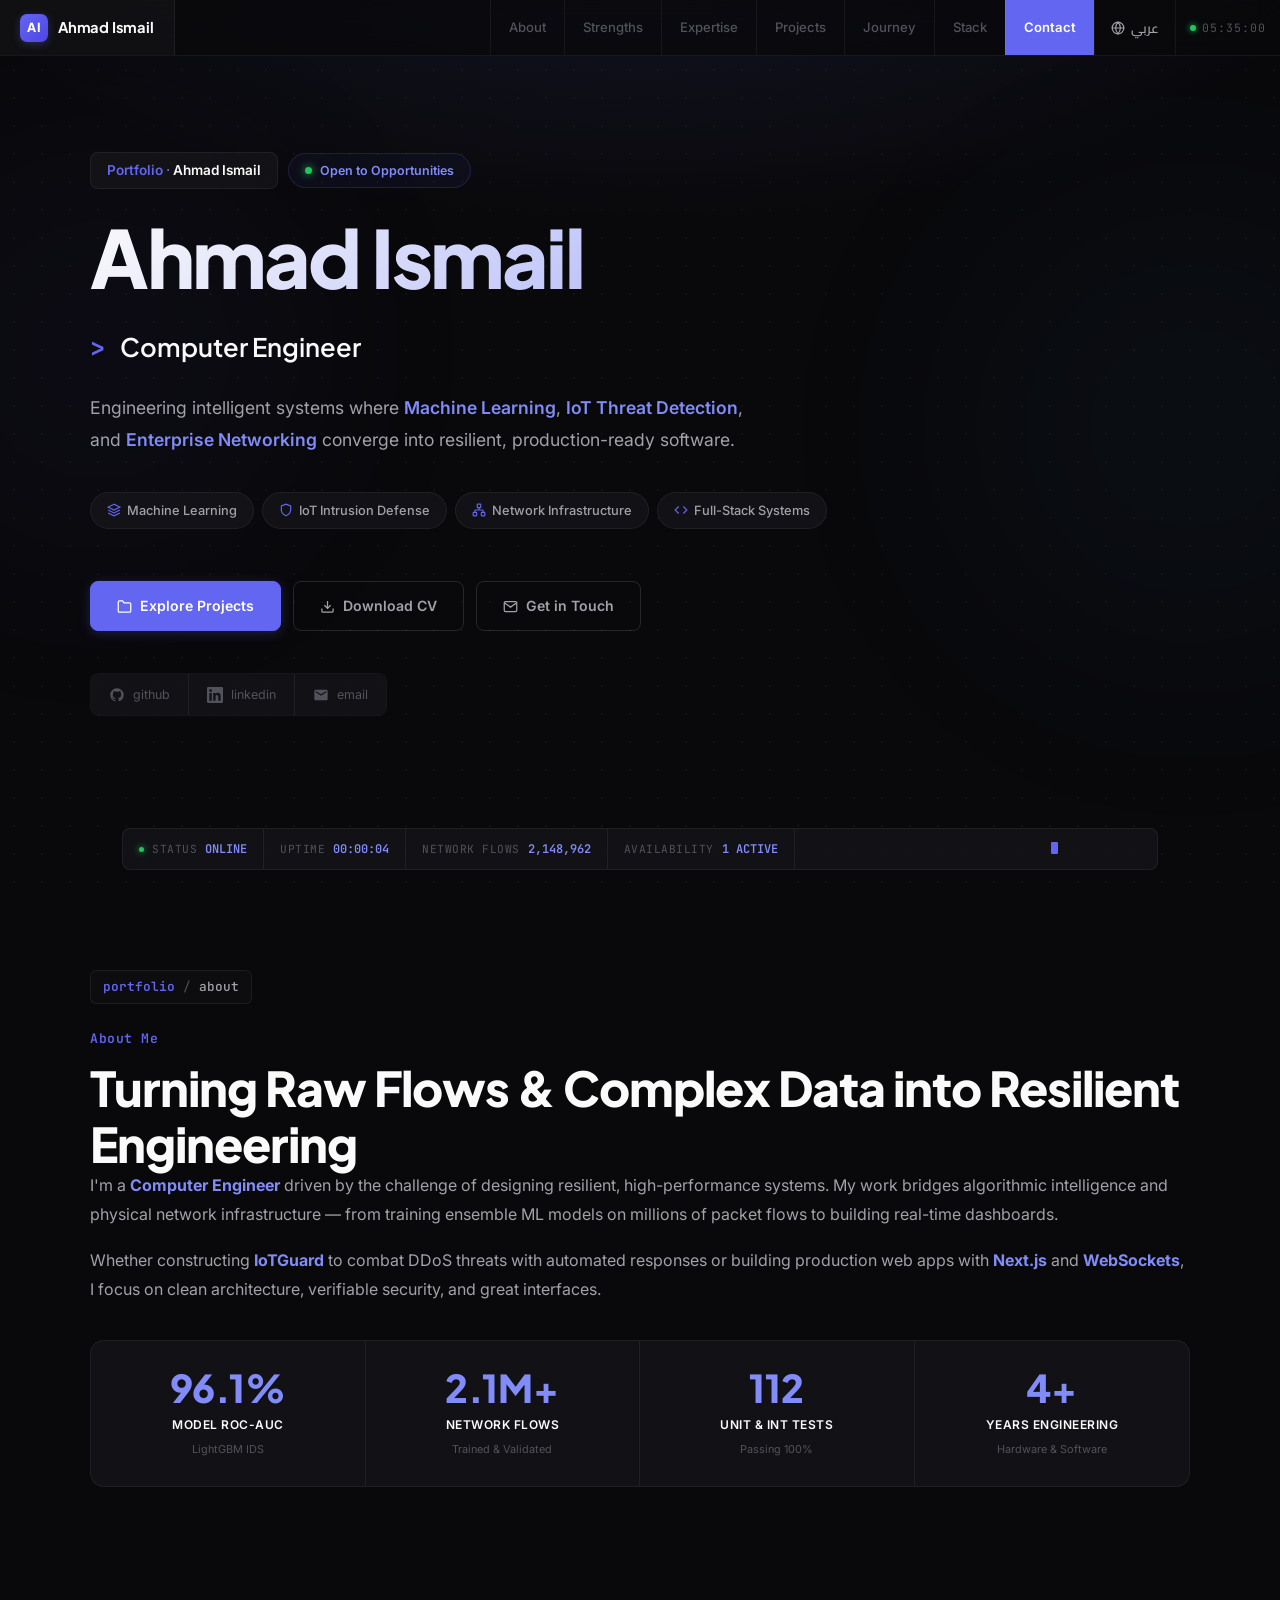
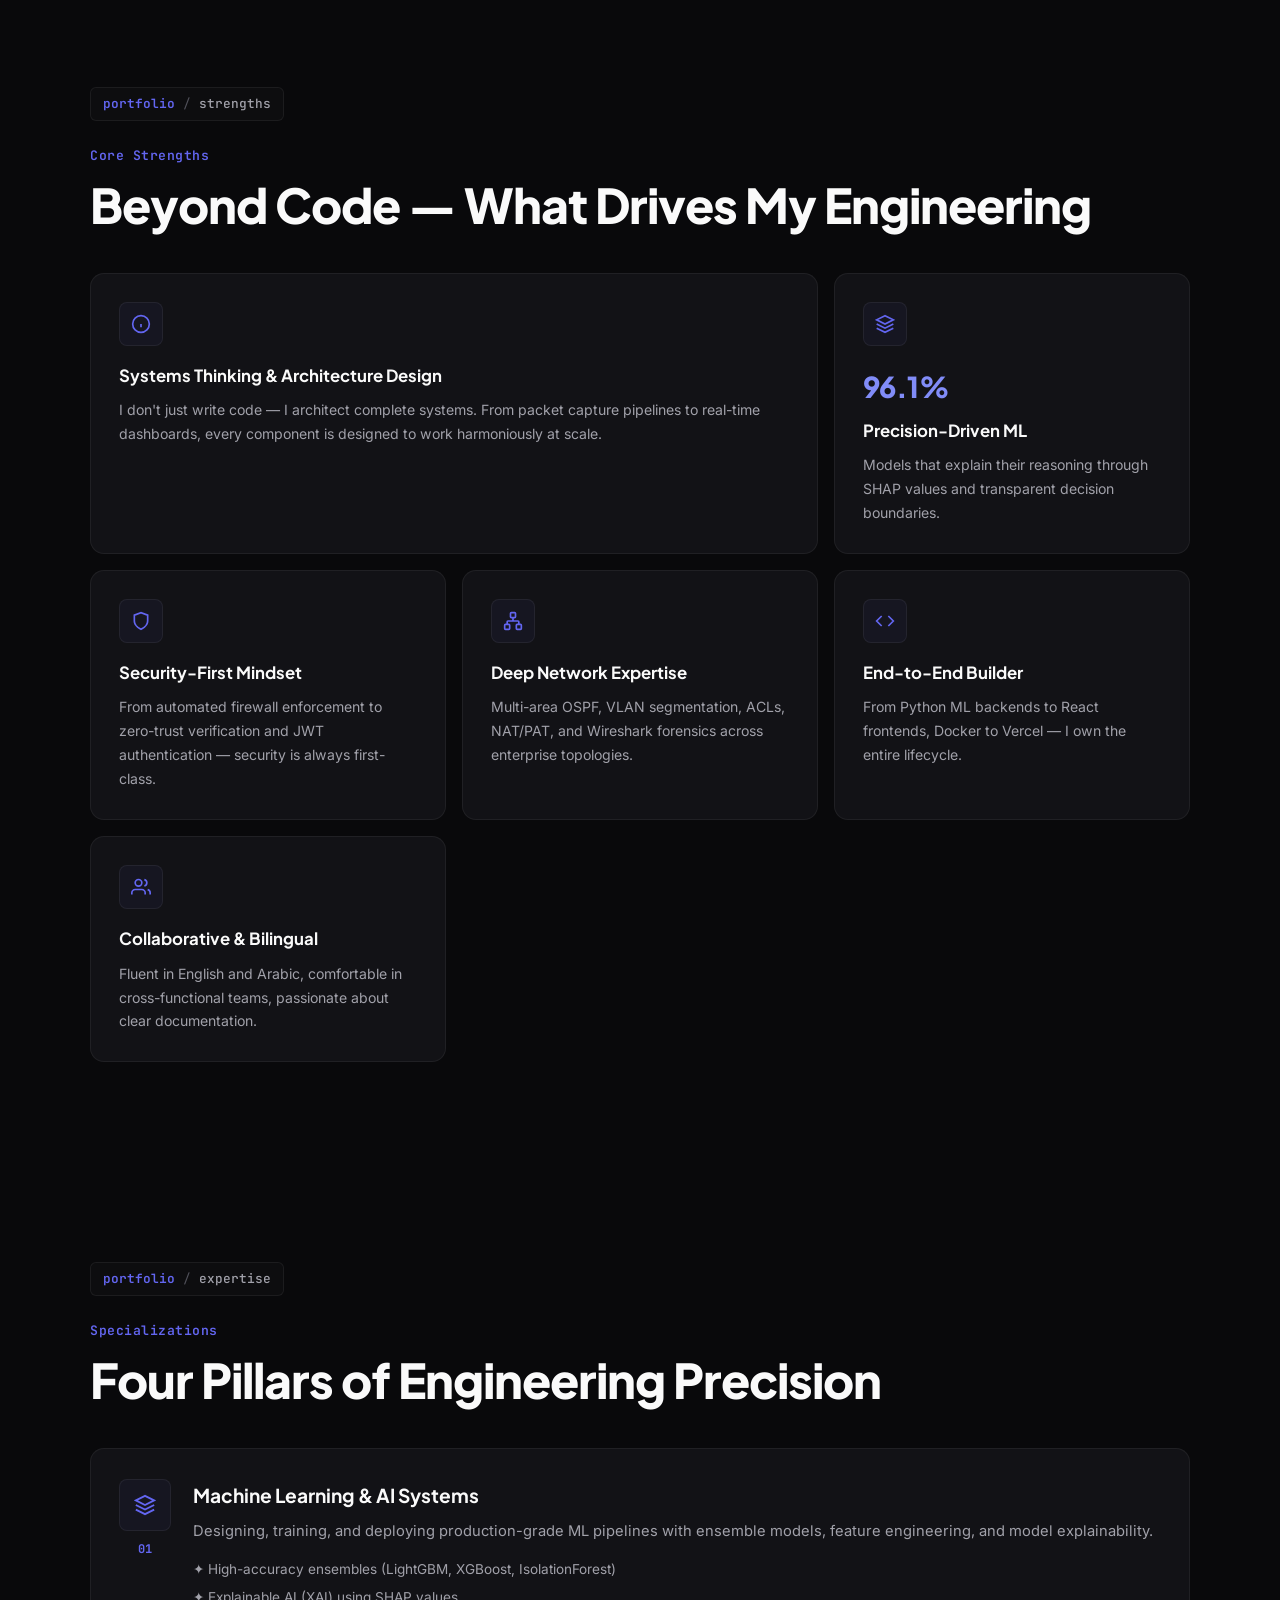
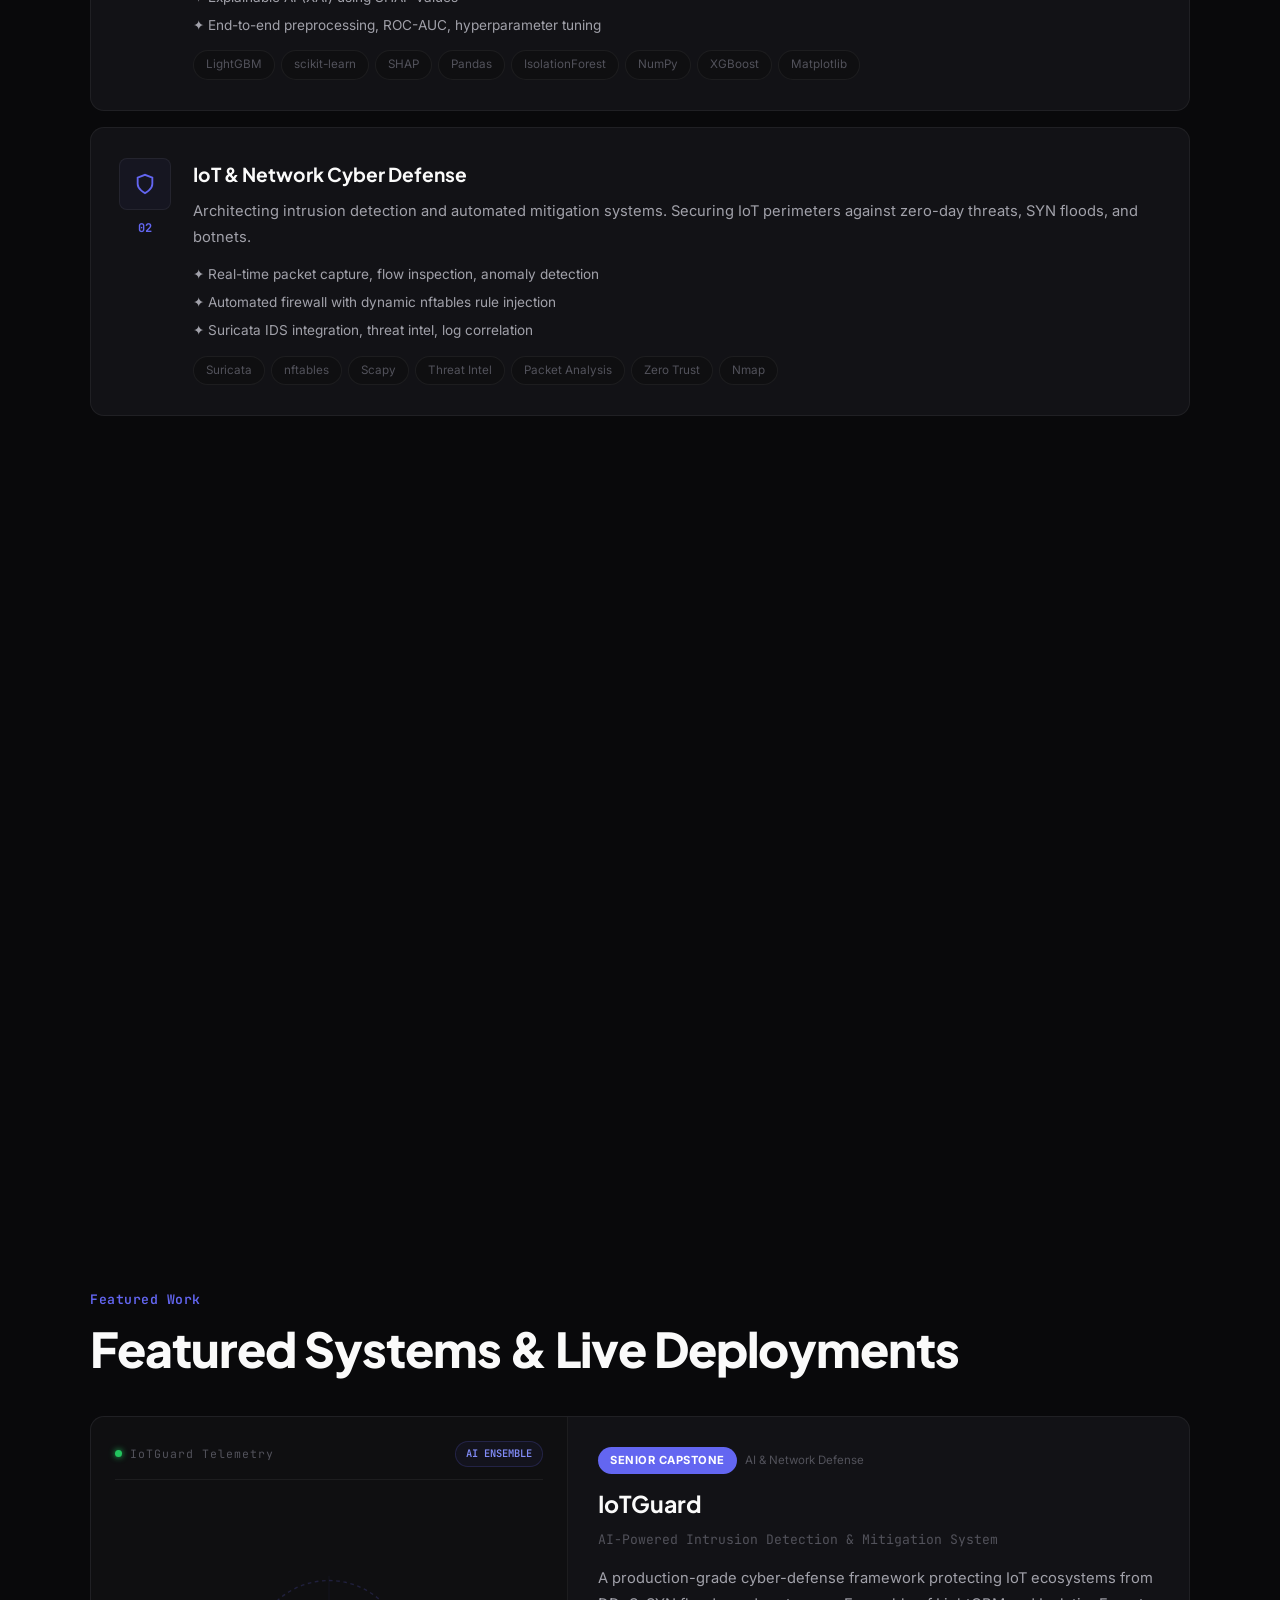
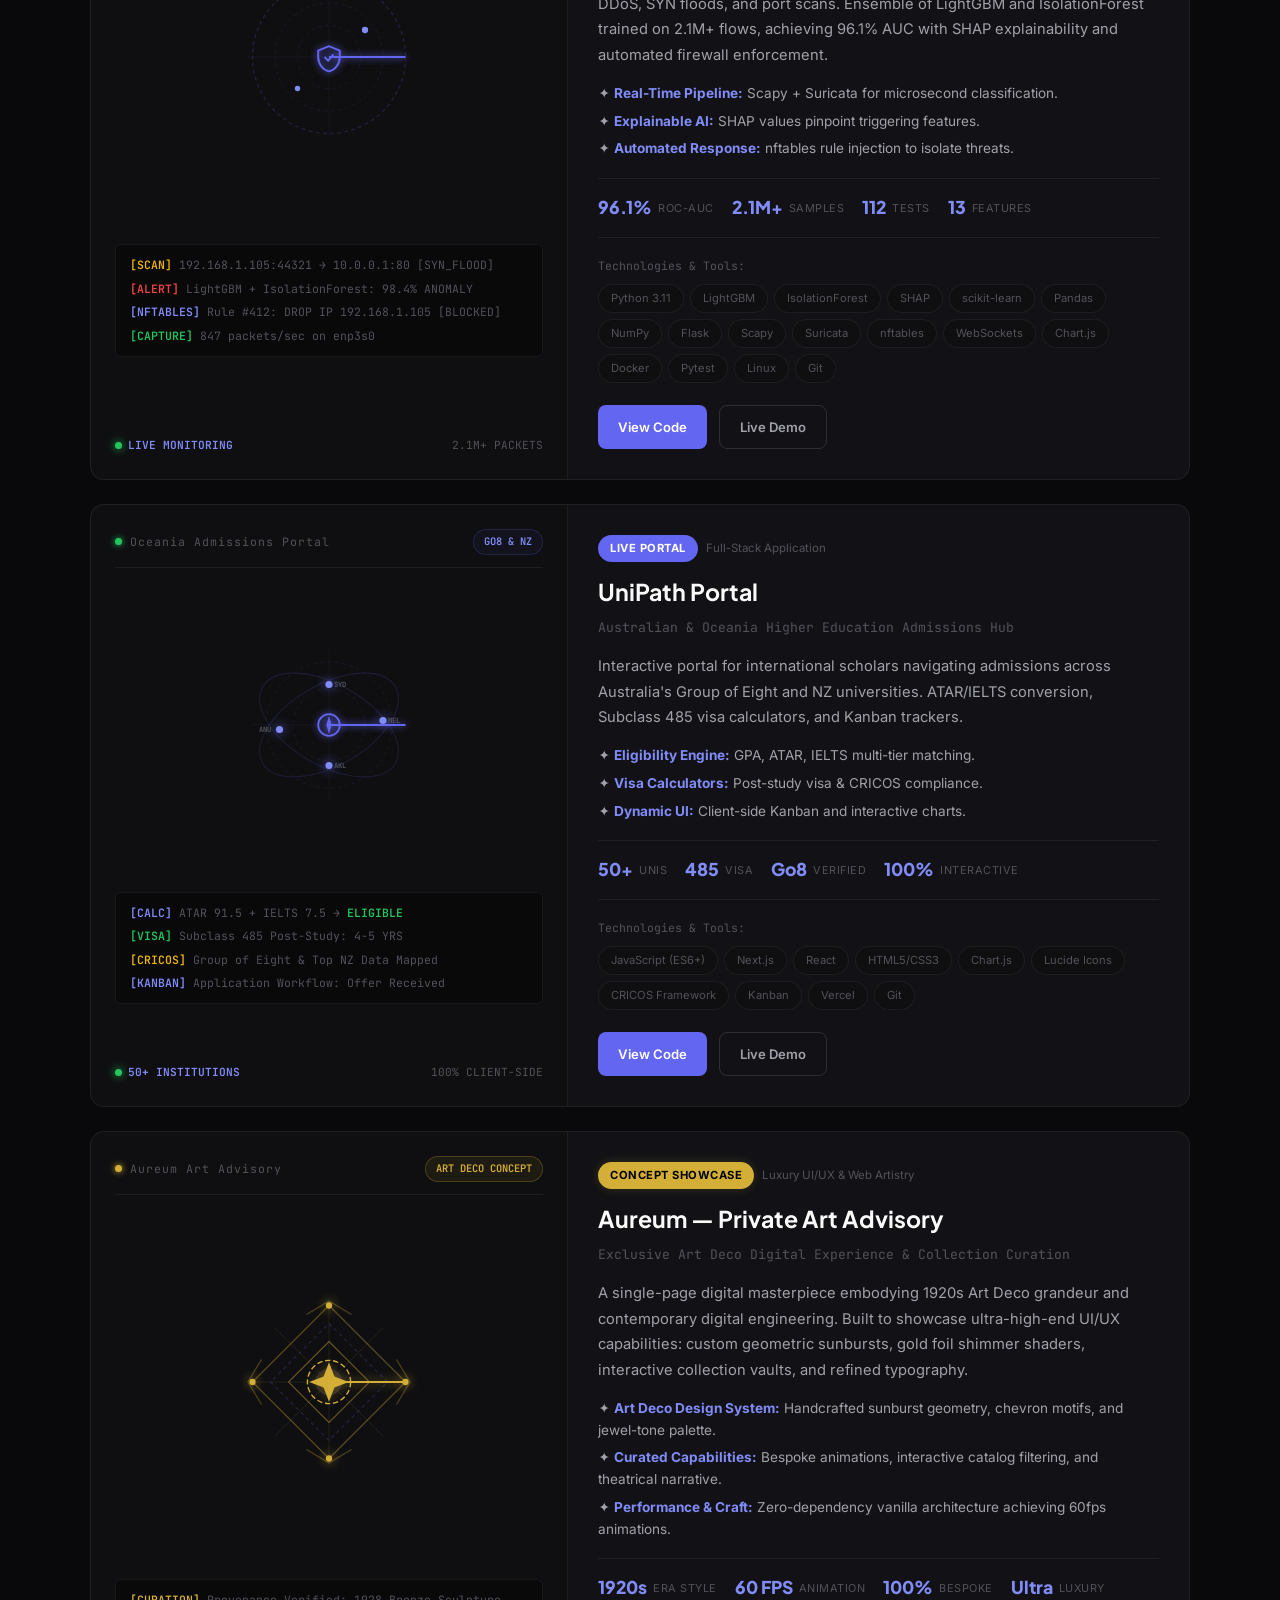
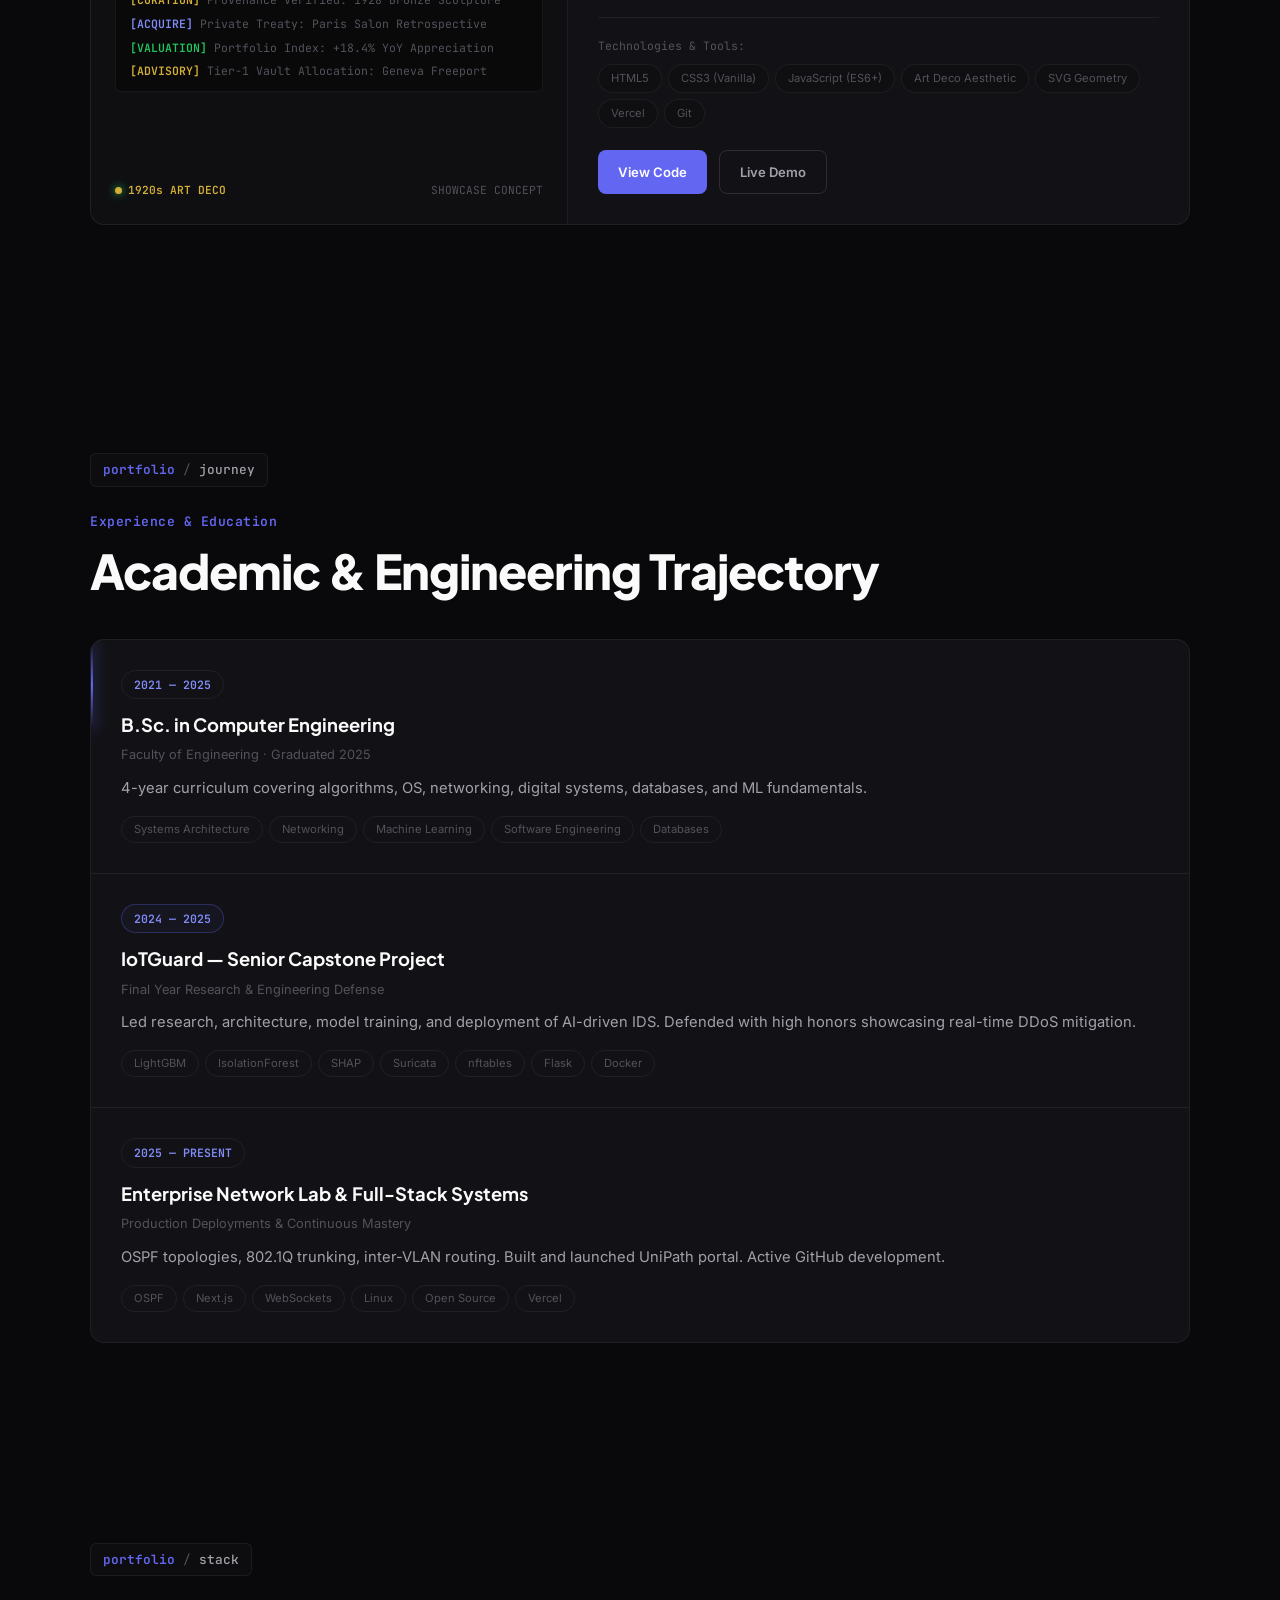
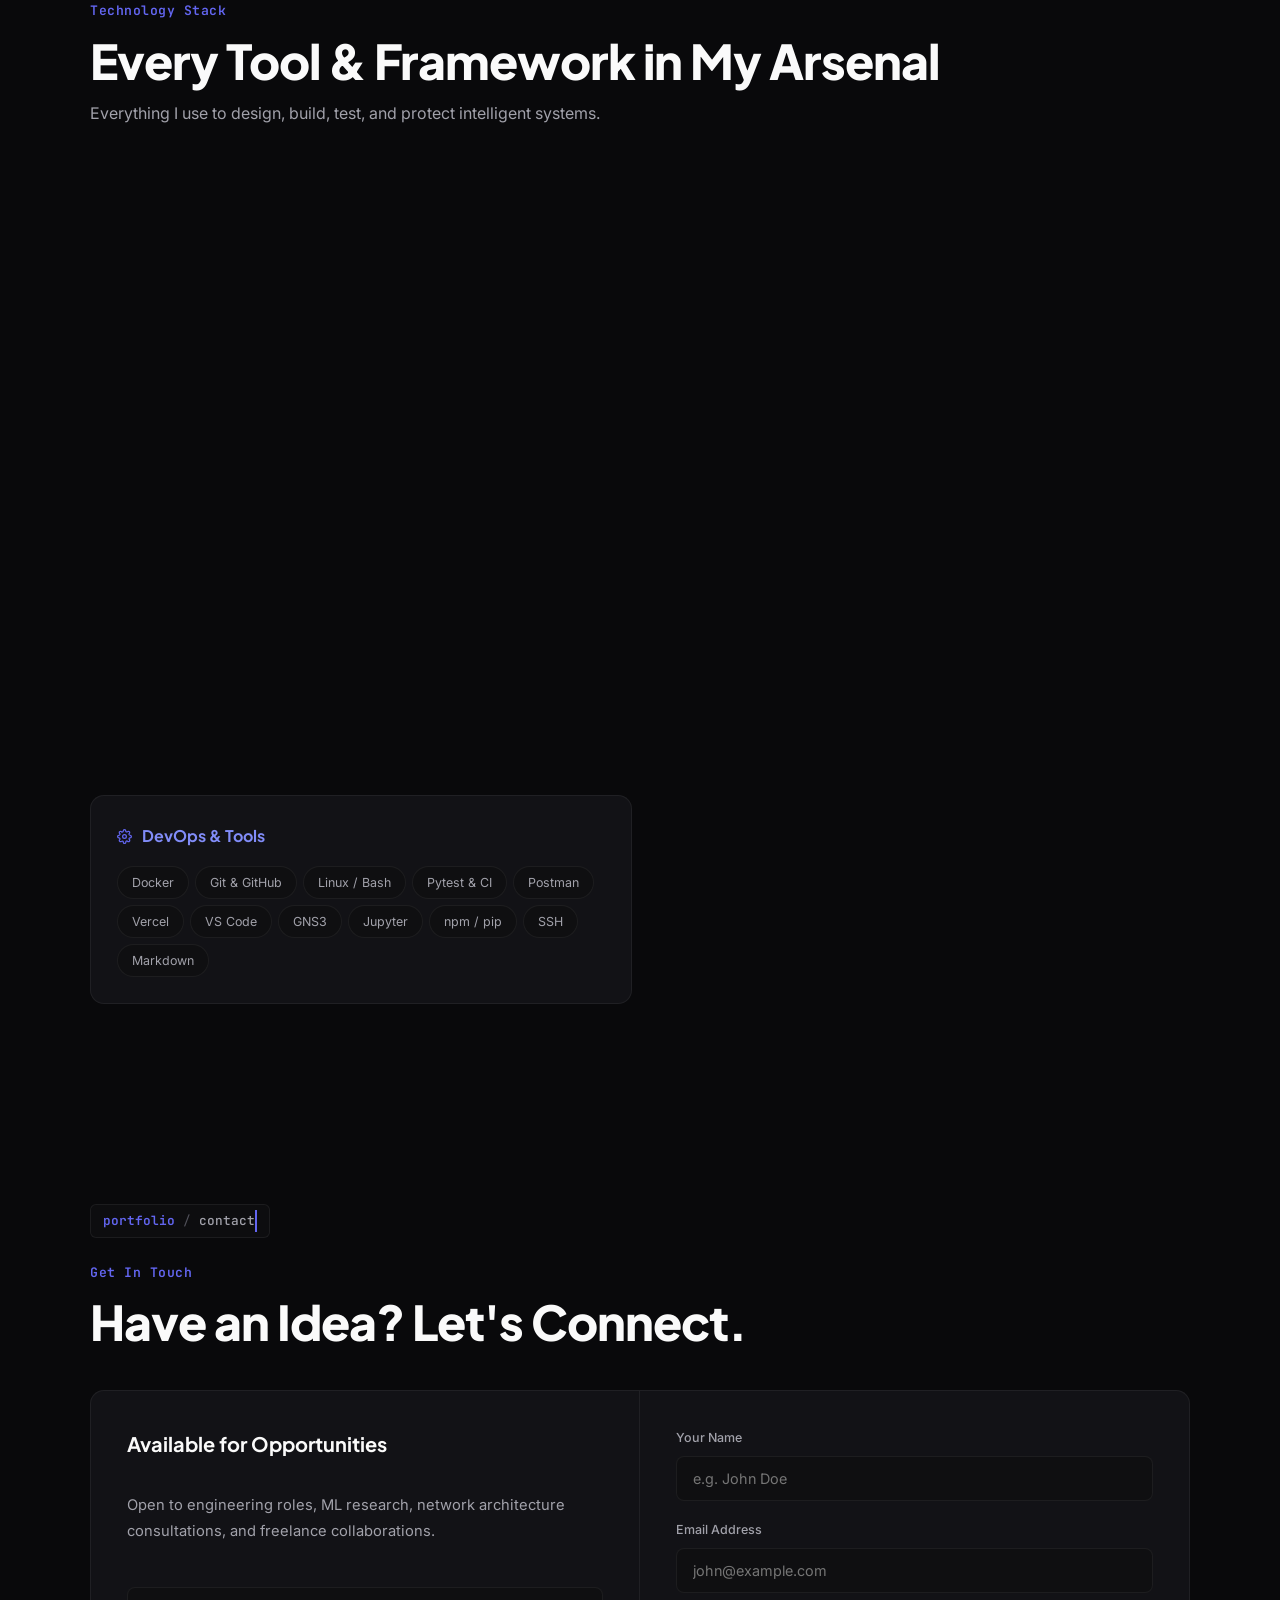
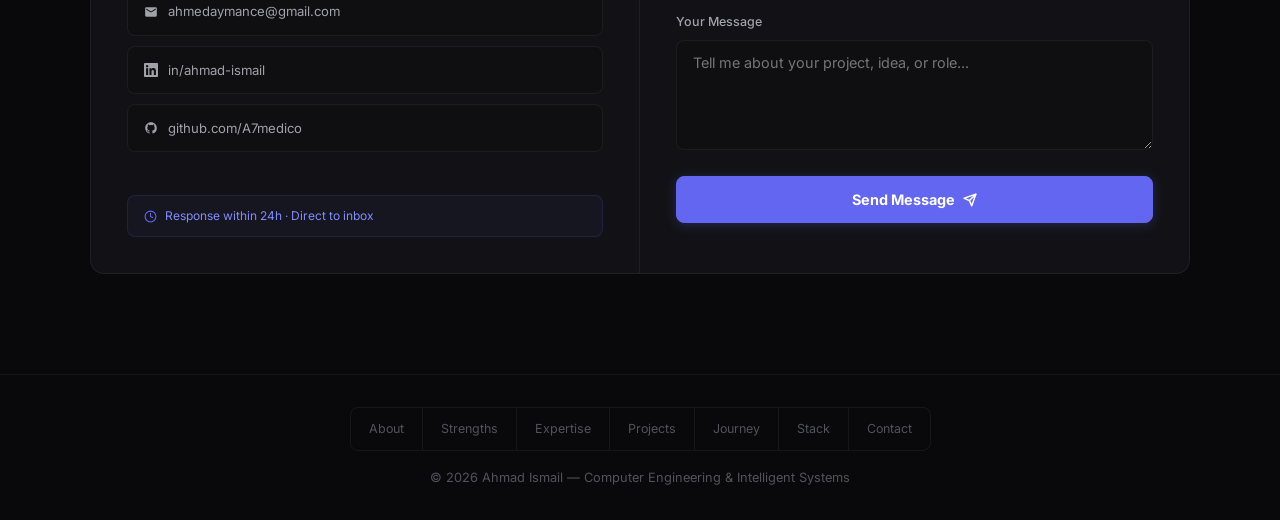
==== commit 70f9ba7a: "fix: enable responsive 3D mouse hover tilt on UniPath and Aureum project cards and fix DOM nesting" ====
--- a/index.html
+++ b/index.html
@@ -349,7 +349,7 @@
         </div>
       </div>
       <!-- UniPath -->
-      <div class="project-card featured reveal reveal-delay-1" data-tilt>
+      <div class="project-card featured reveal" data-tilt>
         <div class="project-visual-module">
           <div class="visual-module-header"><span class="module-status-dot"></span><span class="module-header-title">Oceania Admissions Portal</span><span class="module-chip-badge">GO8 &amp; NZ</span></div>
           <div class="module-graphic-center">
@@ -406,7 +406,7 @@
         </div>
       </div>
       <!-- Aureum -->
-      <div class="project-card featured reveal reveal-delay-2" data-tilt>
+      <div class="project-card featured reveal" data-tilt>
         <div class="project-visual-module module-aureum">
           <div class="visual-module-header">
             <span class="module-status-dot gold"></span>
@@ -486,8 +486,6 @@
           </div>
         </div>
       </div>
-        </div>
-      </div>
     </div>
   </div>
 </section>
--- a/styles.css
+++ b/styles.css
@@ -1512,8 +1512,25 @@
 }
 
 .project-card:hover {
-  border-color: rgba(99, 102, 241, 0.15);
-  box-shadow: 0 16px 50px rgba(0, 0, 0, 0.35);
+  border-color: rgba(99, 102, 241, 0.2);
+  box-shadow: 0 20px 50px rgba(0, 0, 0, 0.4), 0 0 30px rgba(99, 102, 241, 0.08);
+}
+
+/* ===== 3D TILT CARDS ===== */
+[data-tilt] {
+  transform-style: preserve-3d;
+  will-change: transform;
+}
+
+[data-tilt]:hover {
+  transition: transform 0.08s cubic-bezier(0.16, 1, 0.3, 1), border-color 0.25s ease, box-shadow 0.25s ease !important;
+  transition-delay: 0s !important;
+  z-index: 10;
+}
+
+.project-card:has(.module-aureum):hover {
+  border-color: rgba(212, 175, 55, 0.4);
+  box-shadow: 0 20px 50px rgba(0, 0, 0, 0.4), 0 0 30px rgba(212, 175, 55, 0.12);
 }
 
 /* ===== INTERACTIVE CARD SPOTLIGHT EFFECT ===== */
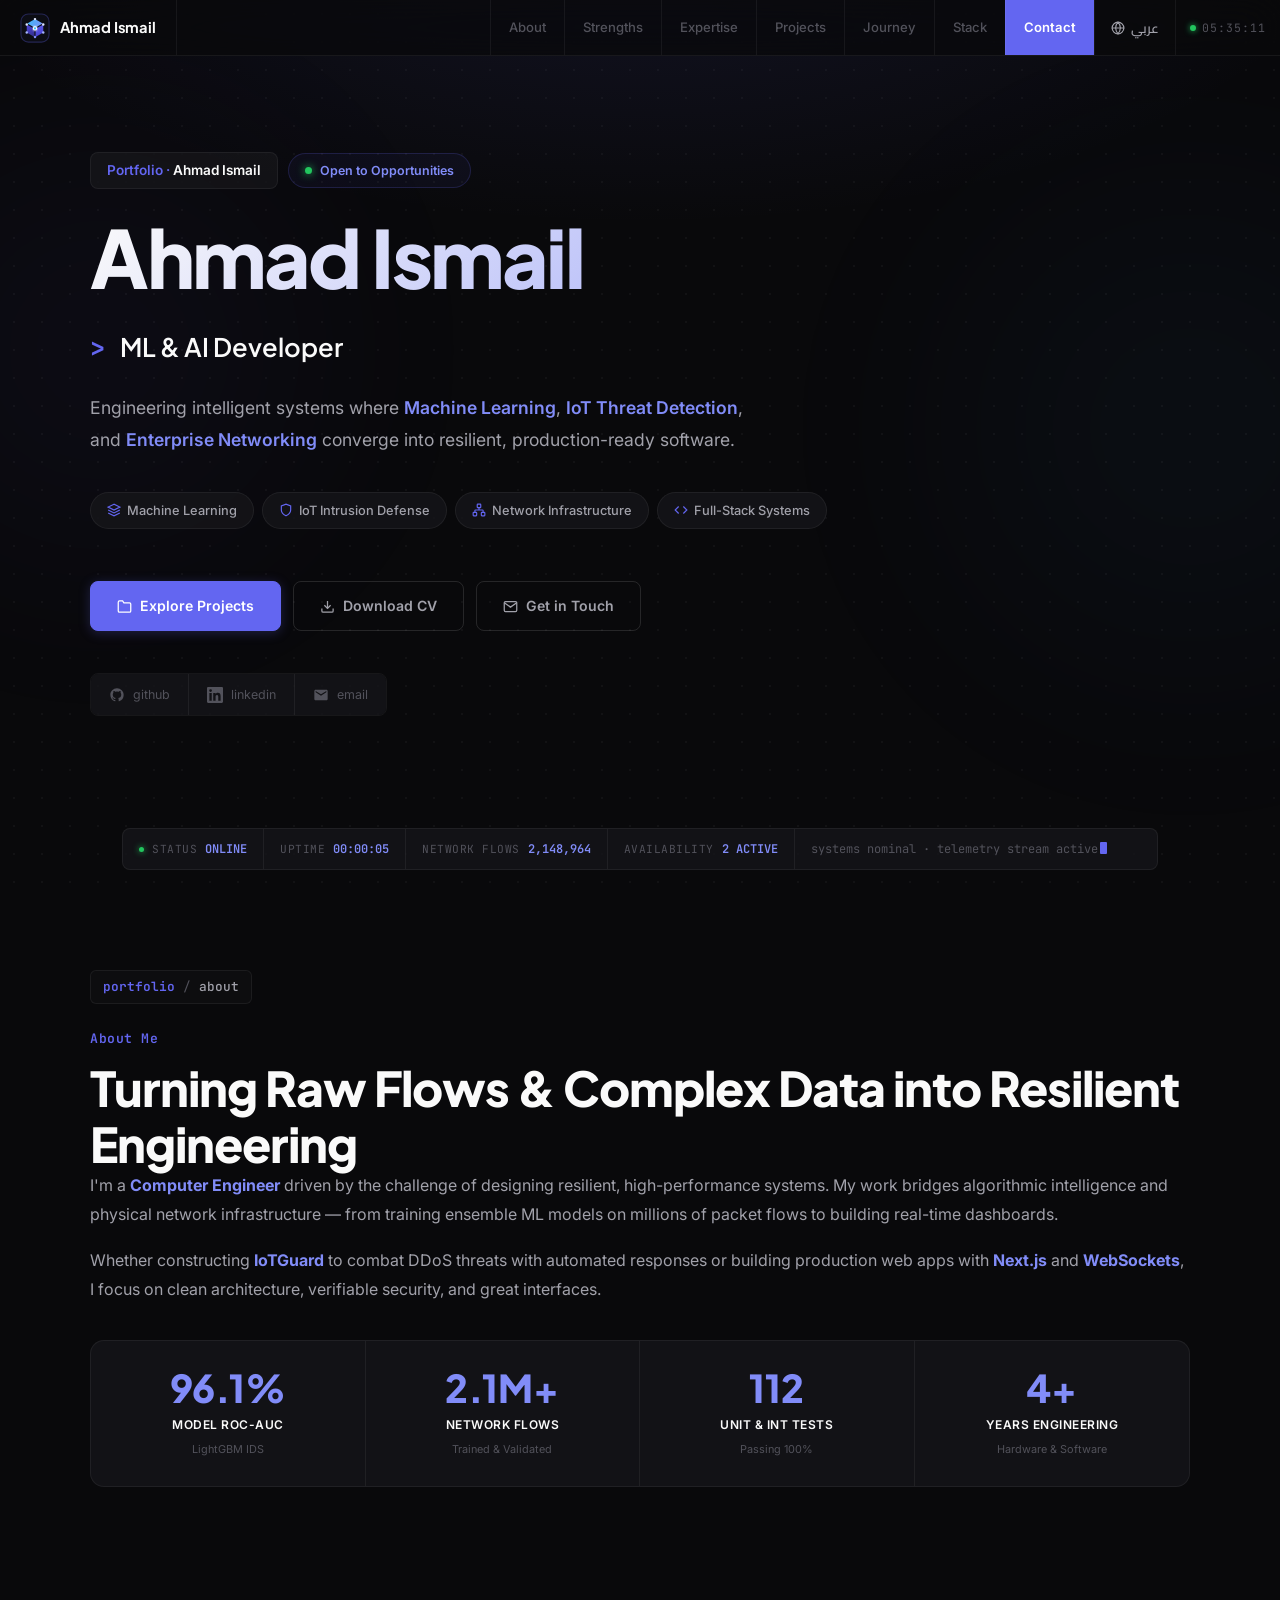
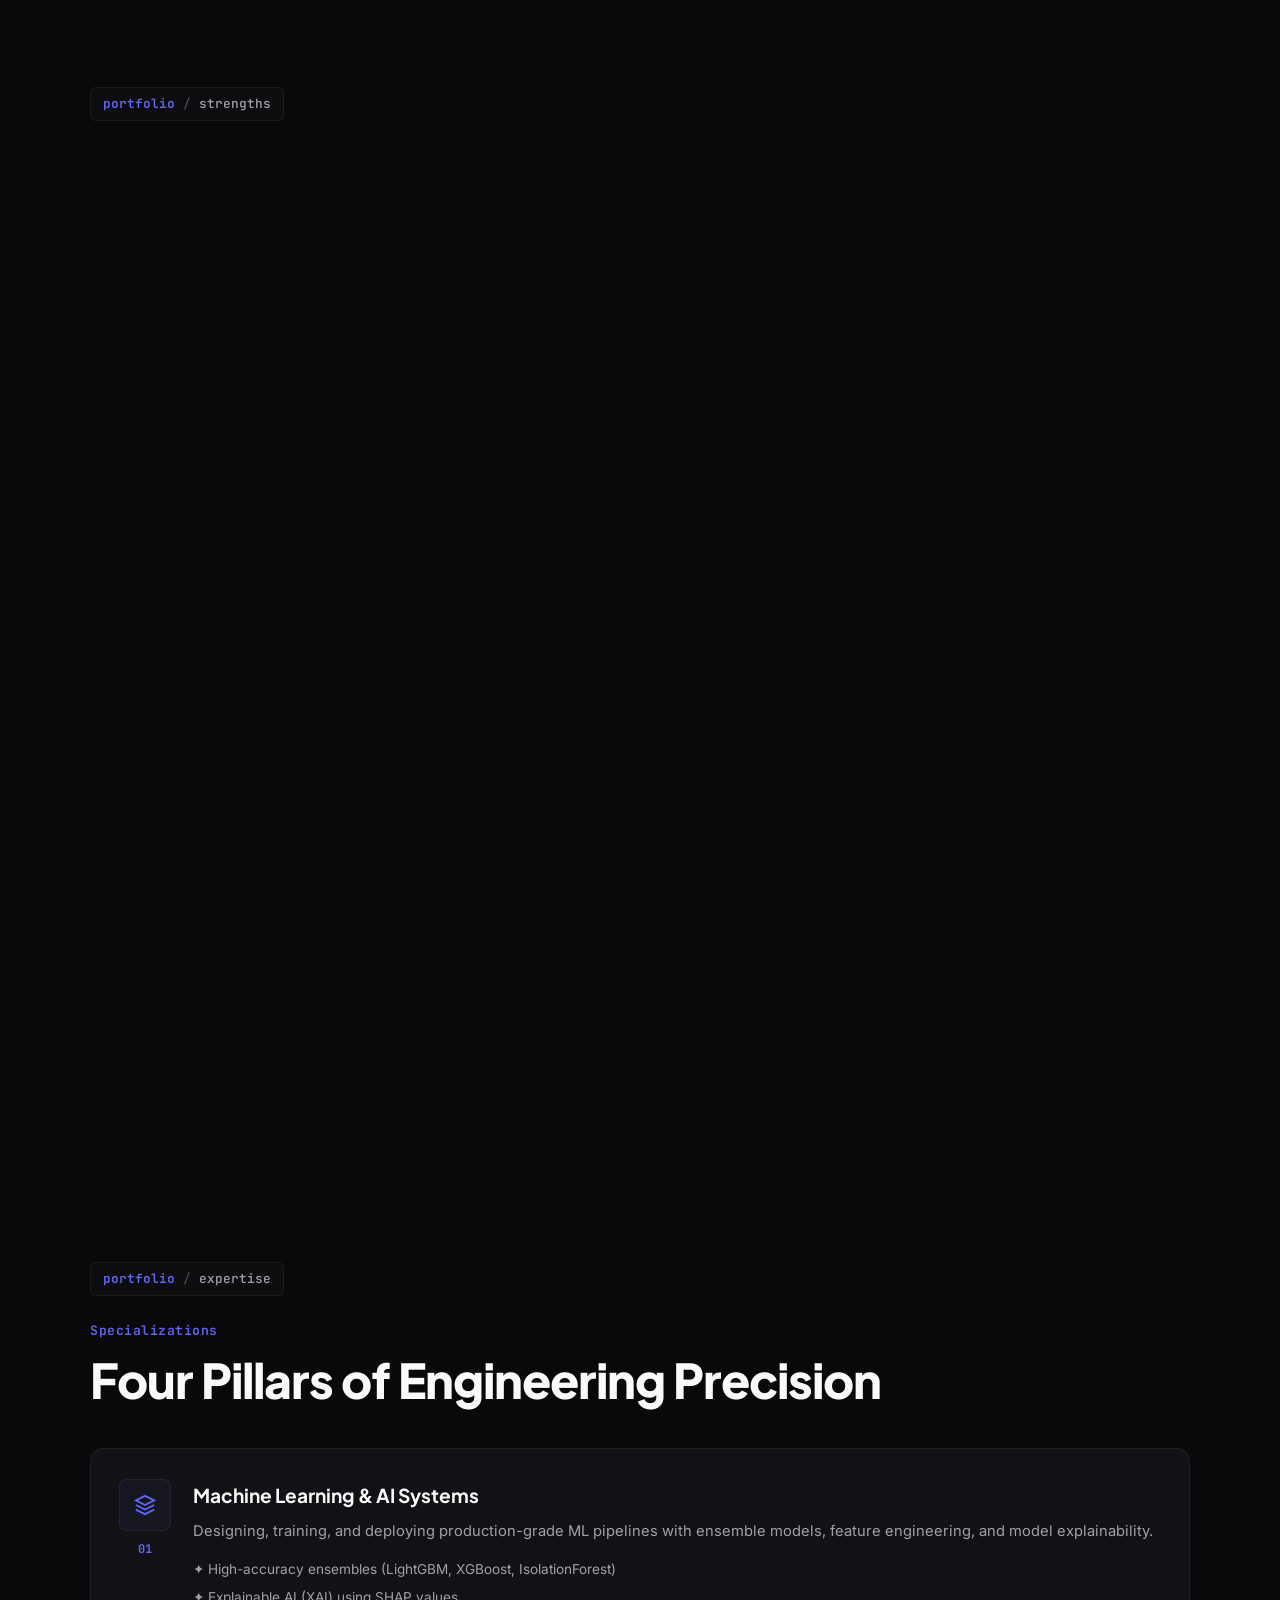
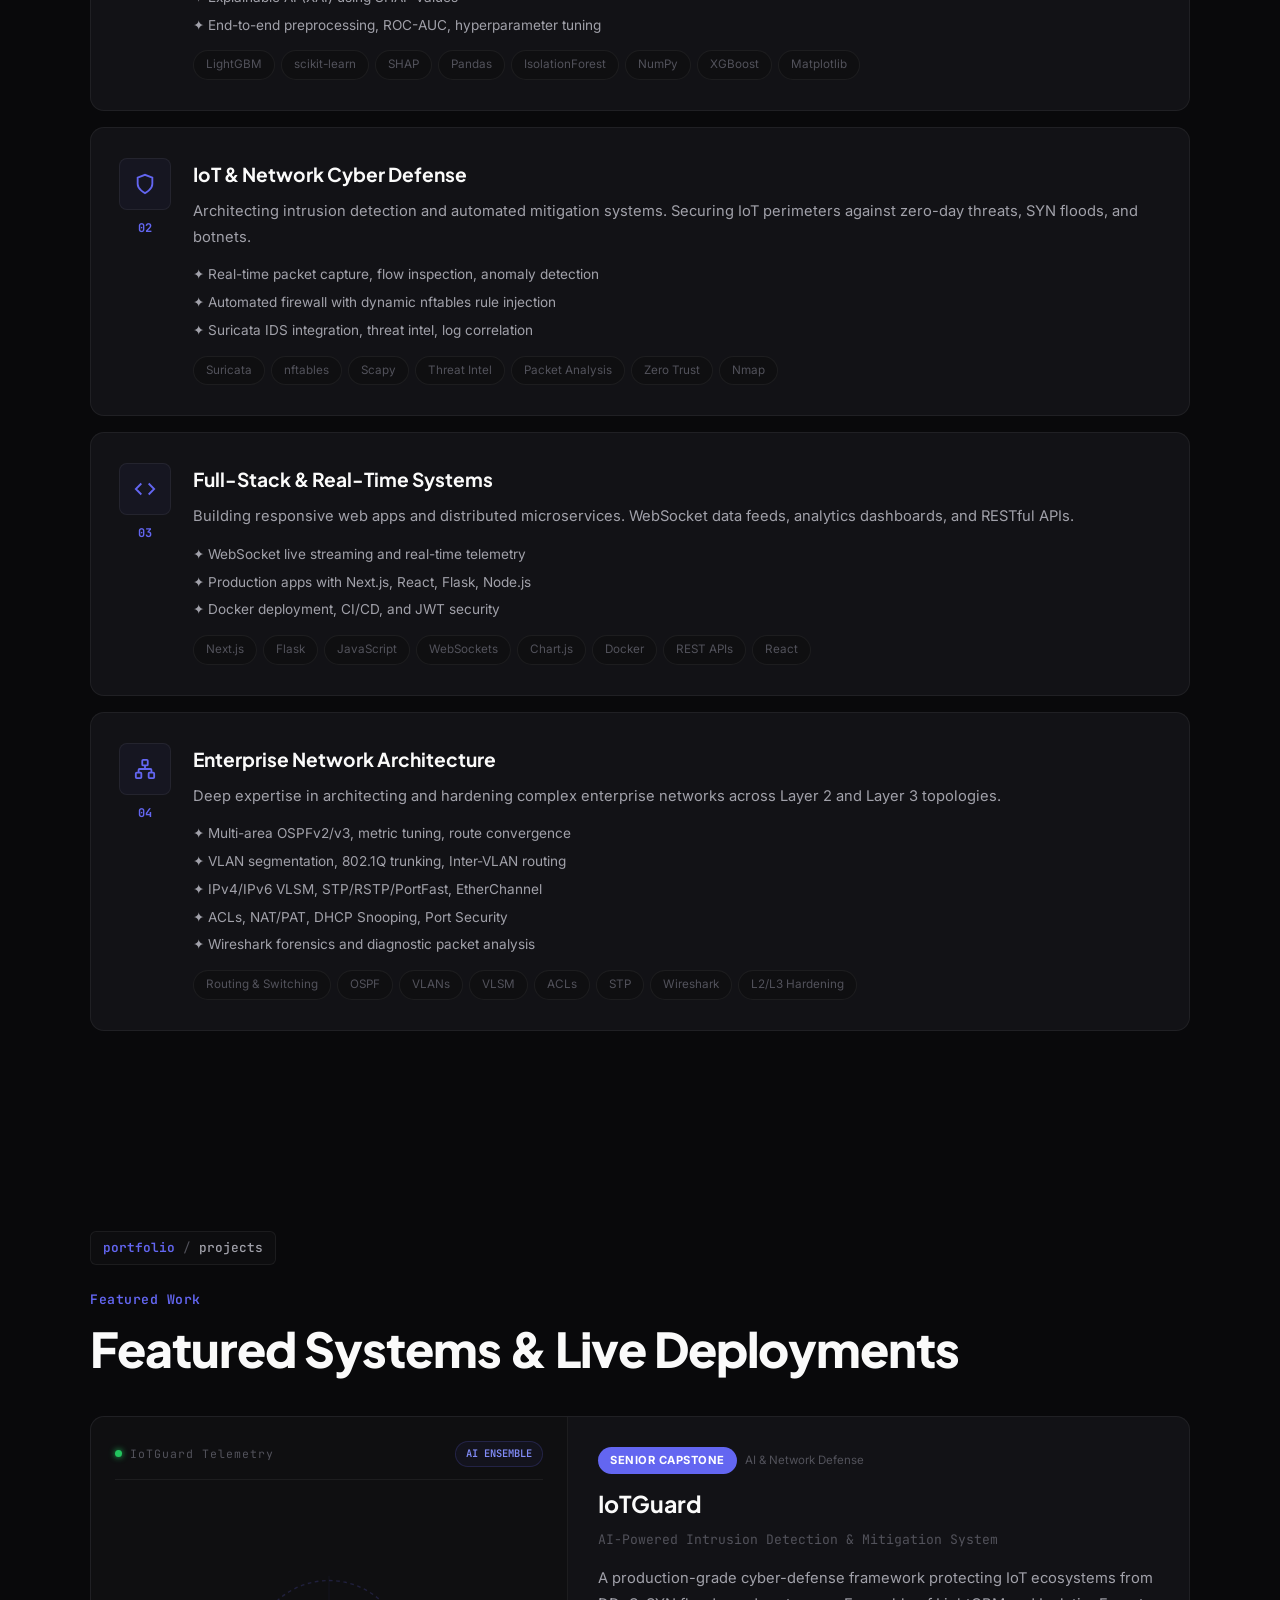
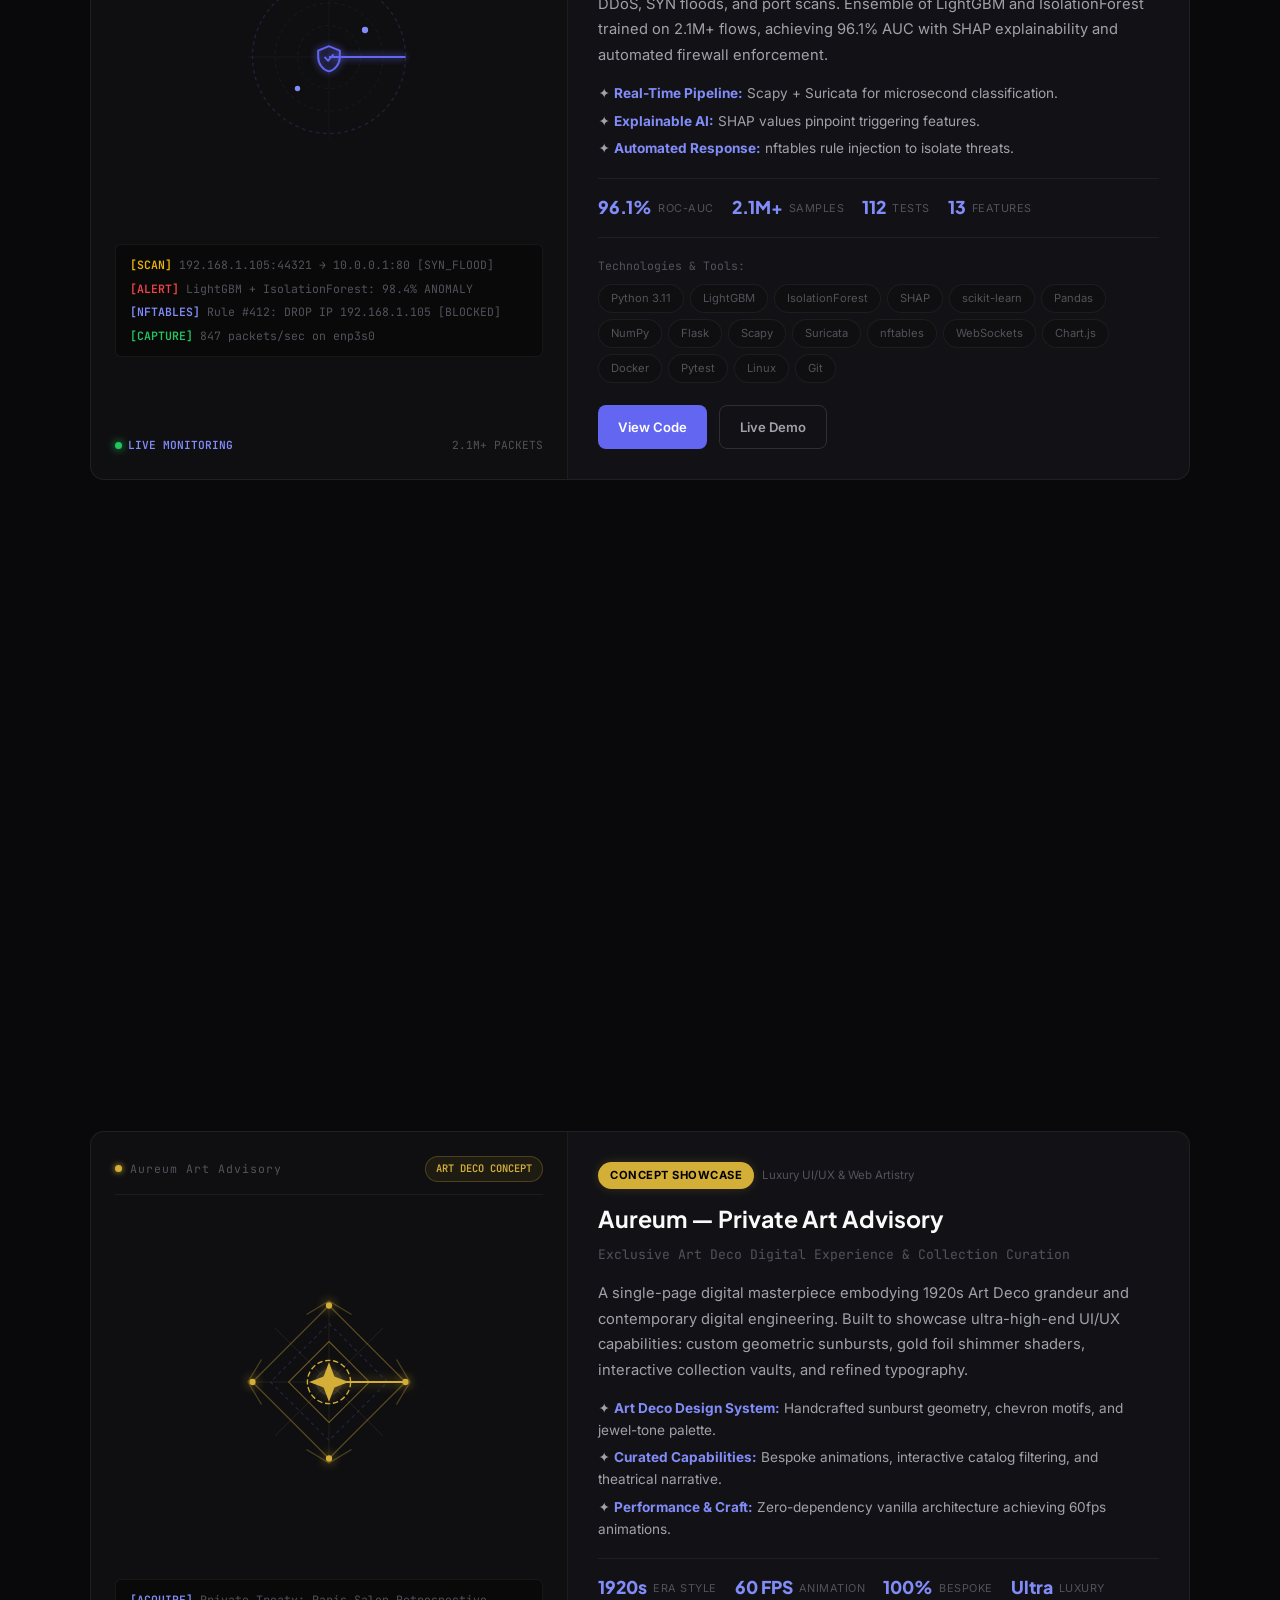
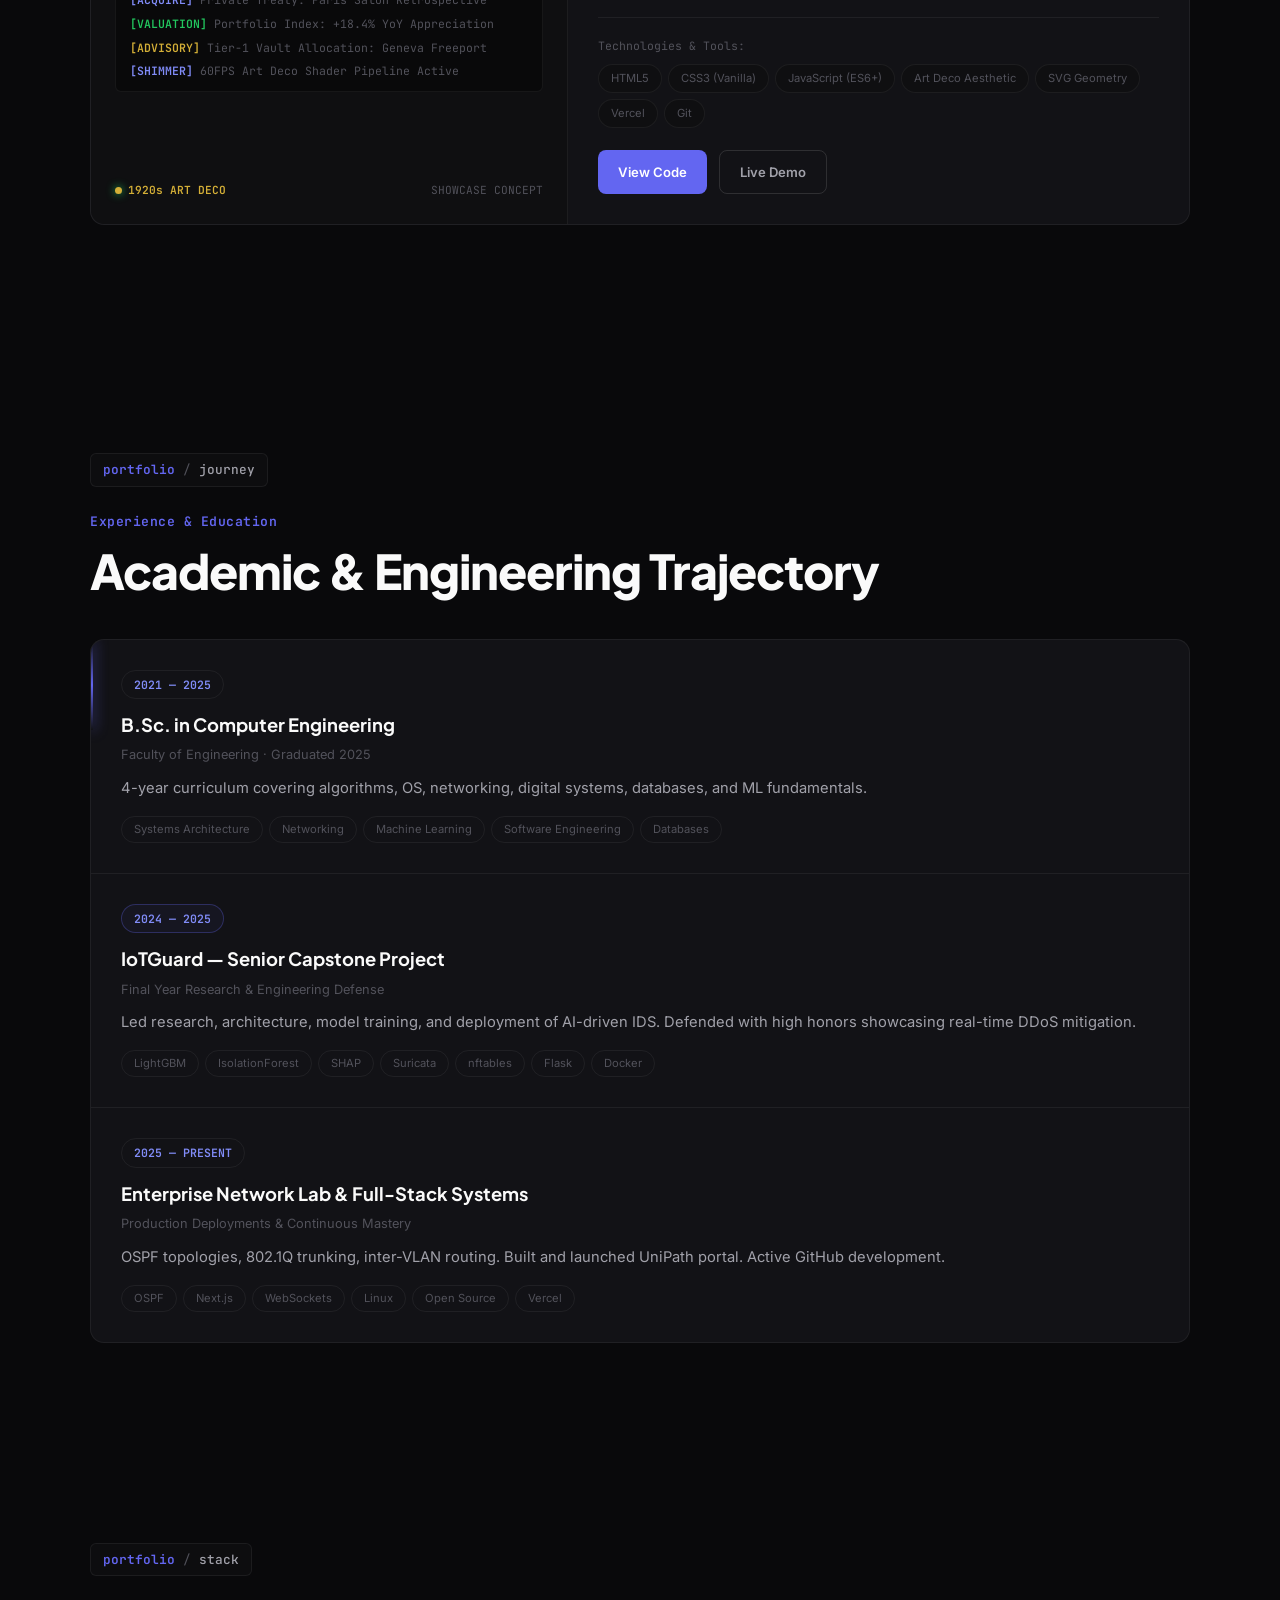
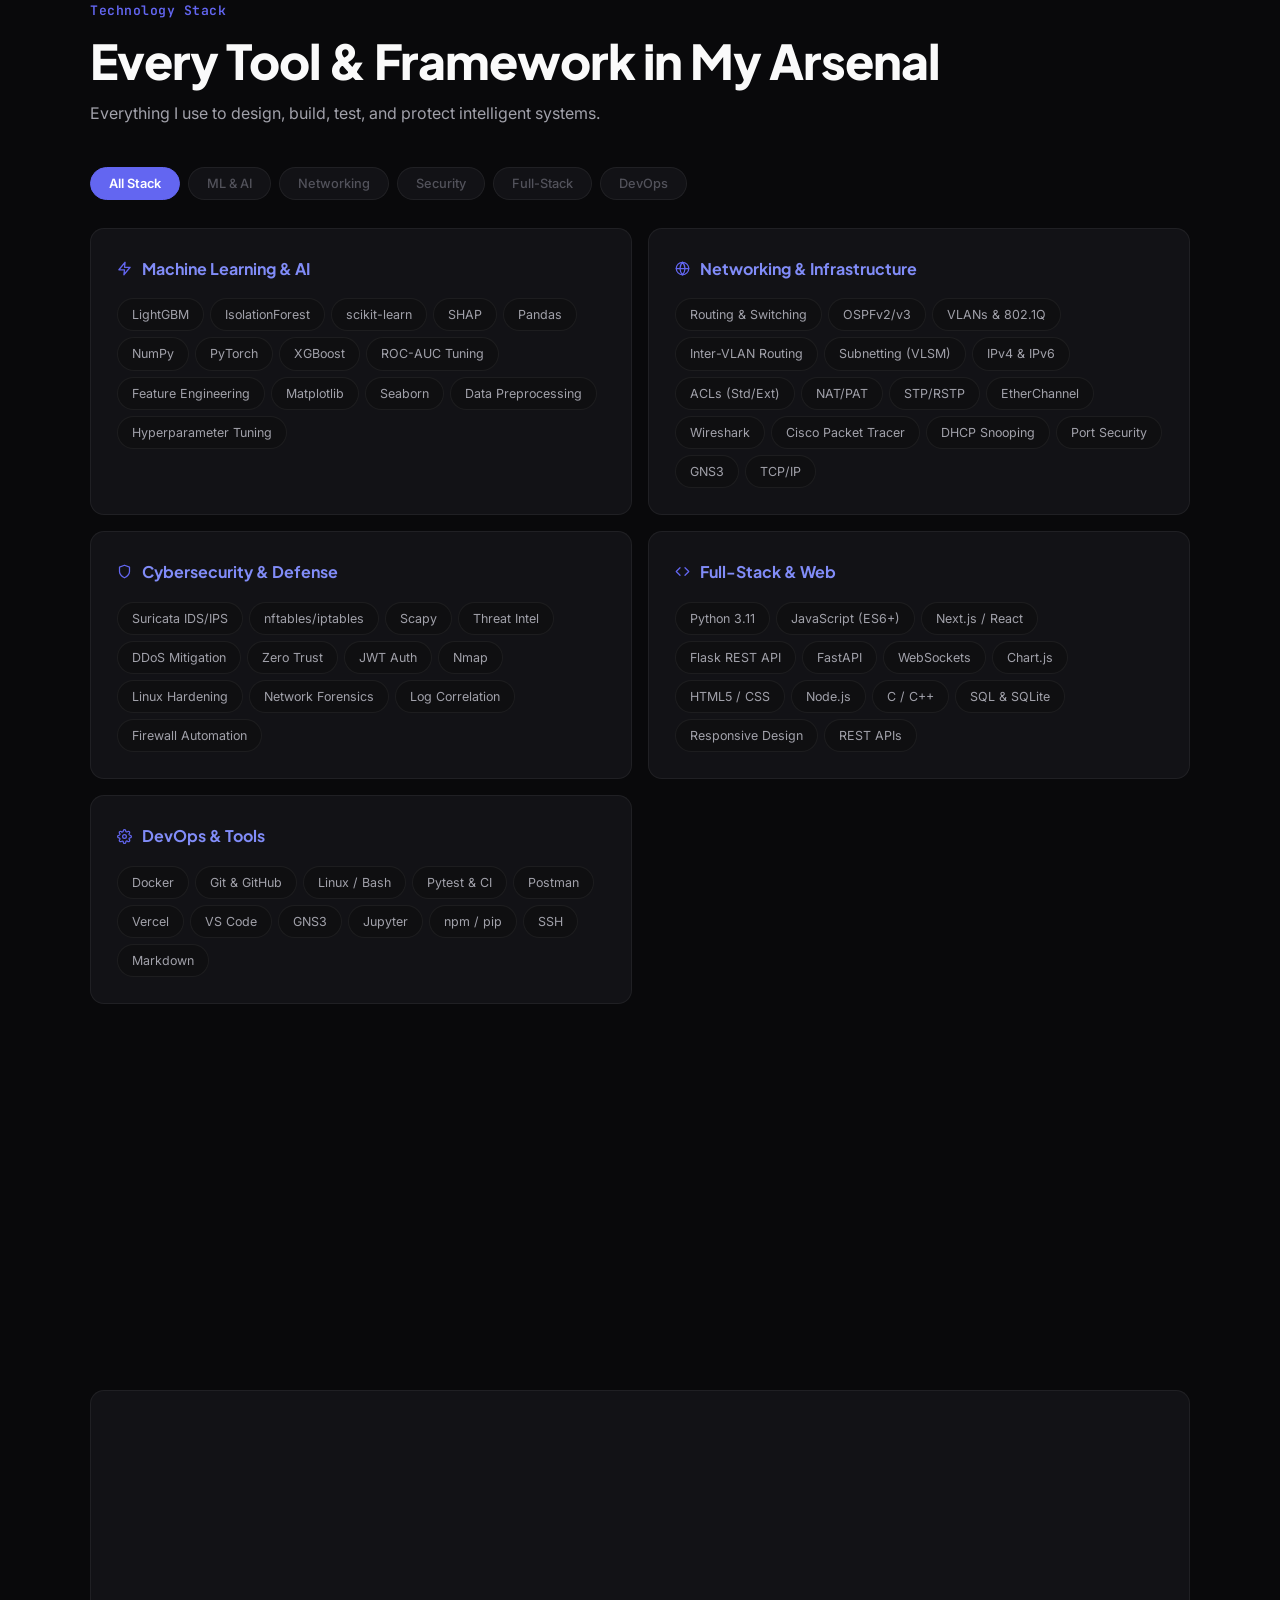
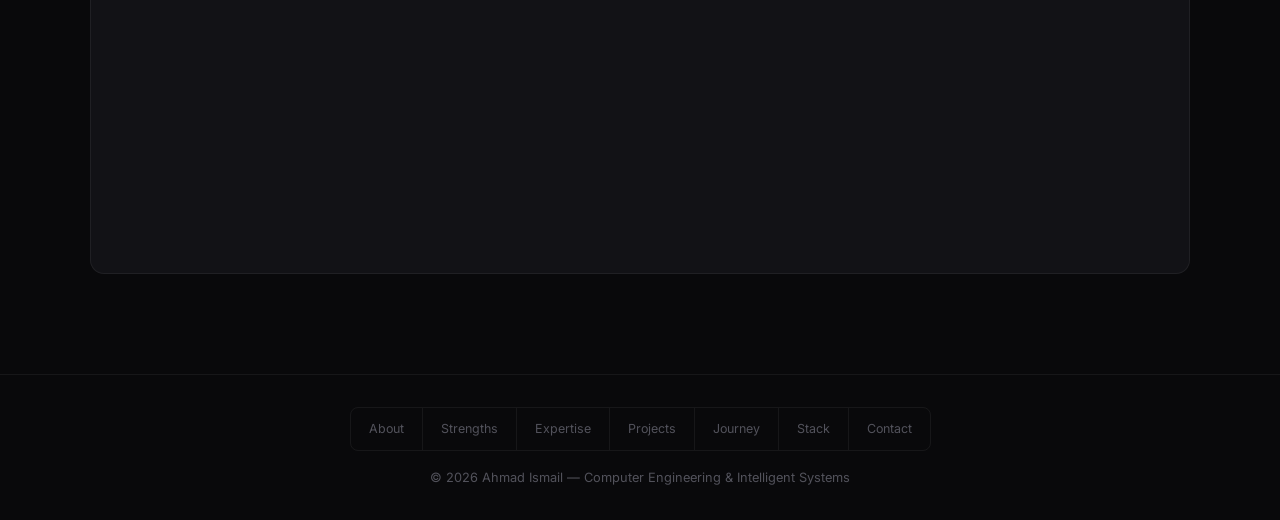
==== commit 56823eb4: "feat: replace generic text initials with custom Nexus Core geometric emblem in navbar and favicon" ====
--- a/index.html
+++ b/index.html
@@ -33,7 +33,43 @@
 
 <!-- NAVBAR -->
 <nav class="navbar" id="navbar">
-  <a href="#" class="nav-brand"><span class="brand-logo">AI</span><span class="brand-name">Ahmad Ismail</span></a>
+  <a href="#" class="nav-brand">
+    <span class="brand-logo" aria-hidden="true">
+      <svg class="brand-logo-svg" width="30" height="30" viewBox="0 0 32 32" fill="none" xmlns="http://www.w3.org/2000/svg">
+        <defs>
+          <linearGradient id="cubeTop" x1="7" y1="6" x2="25" y2="16" gradientUnits="userSpaceOnUse">
+            <stop offset="0%" stop-color="#38bdf8"/>
+            <stop offset="100%" stop-color="#818cf8"/>
+          </linearGradient>
+          <linearGradient id="cubeRight" x1="16" y1="11" x2="25" y2="26" gradientUnits="userSpaceOnUse">
+            <stop offset="0%" stop-color="#6366f1"/>
+            <stop offset="100%" stop-color="#4338ca"/>
+          </linearGradient>
+          <linearGradient id="cubeLeft" x1="7" y1="11" x2="16" y2="26" gradientUnits="userSpaceOnUse">
+            <stop offset="0%" stop-color="#4f46e5"/>
+            <stop offset="100%" stop-color="#312e81"/>
+          </linearGradient>
+          <filter id="logoGlow" x="-20%" y="-20%" width="140%" height="140%">
+            <feGaussianBlur stdDeviation="1.2" result="blur"/>
+            <feComposite in="SourceGraphic" in2="blur" operator="over"/>
+          </filter>
+        </defs>
+        <rect x="1" y="1" width="30" height="30" rx="8" fill="#0c0d14" stroke="rgba(99, 102, 241, 0.3)" stroke-width="1.2"/>
+        <path d="M16 6.5 L24.2 11.2 L16 15.8 L7.8 11.2 Z" fill="url(#cubeTop)"/>
+        <path d="M7.2 12.3 L15.4 16.9 L15.4 25.5 L7.2 20.8 Z" fill="url(#cubeLeft)"/>
+        <path d="M16.6 16.9 L24.8 12.3 L24.8 20.8 L16.6 25.5 Z" fill="url(#cubeRight)"/>
+        <circle cx="16" cy="6.5" r="1.3" fill="#e0e7ff"/>
+        <circle cx="24.8" cy="12.3" r="1.3" fill="#e0e7ff"/>
+        <circle cx="24.8" cy="20.8" r="1.3" fill="#a5b4fc"/>
+        <circle cx="16" cy="25.5" r="1.3" fill="#818cf8"/>
+        <circle cx="7.2" cy="20.8" r="1.3" fill="#a5b4fc"/>
+        <circle cx="7.2" cy="12.3" r="1.3" fill="#e0e7ff"/>
+        <circle cx="16" cy="16.4" r="2.2" fill="#ffffff" filter="url(#logoGlow)"/>
+        <circle cx="16" cy="16.4" r="1.2" fill="#38bdf8"/>
+      </svg>
+    </span>
+    <span class="brand-name">Ahmad Ismail</span>
+  </a>
   <div class="nav-links" id="nav_links">
     <a href="#about" data-i18n="nav.about">About</a>
     <a href="#strengths" data-i18n="nav.strengths">Strengths</a>
--- a/styles.css
+++ b/styles.css
@@ -602,15 +602,21 @@
   display: inline-flex;
   align-items: center;
   justify-content: center;
-  width: 28px;
-  height: 28px;
-  background: linear-gradient(135deg, var(--accent), var(--accent-dark));
-  color: #fff;
-  border-radius: 7px;
-  font-size: 0.78rem;
-  font-weight: 800;
-  letter-spacing: 0.5px;
-  box-shadow: 0 2px 8px rgba(99, 102, 241, 0.3);
+  width: 30px;
+  height: 30px;
+  position: relative;
+  transition: transform 0.3s cubic-bezier(0.16, 1, 0.3, 1), filter 0.3s ease;
+}
+
+.brand-logo svg {
+  width: 100%;
+  height: 100%;
+  display: block;
+}
+
+.nav-brand:hover .brand-logo {
+  transform: scale(1.08) rotate(4deg);
+  filter: drop-shadow(0 0 10px rgba(99, 102, 241, 0.45));
 }
 
 .brand-name {
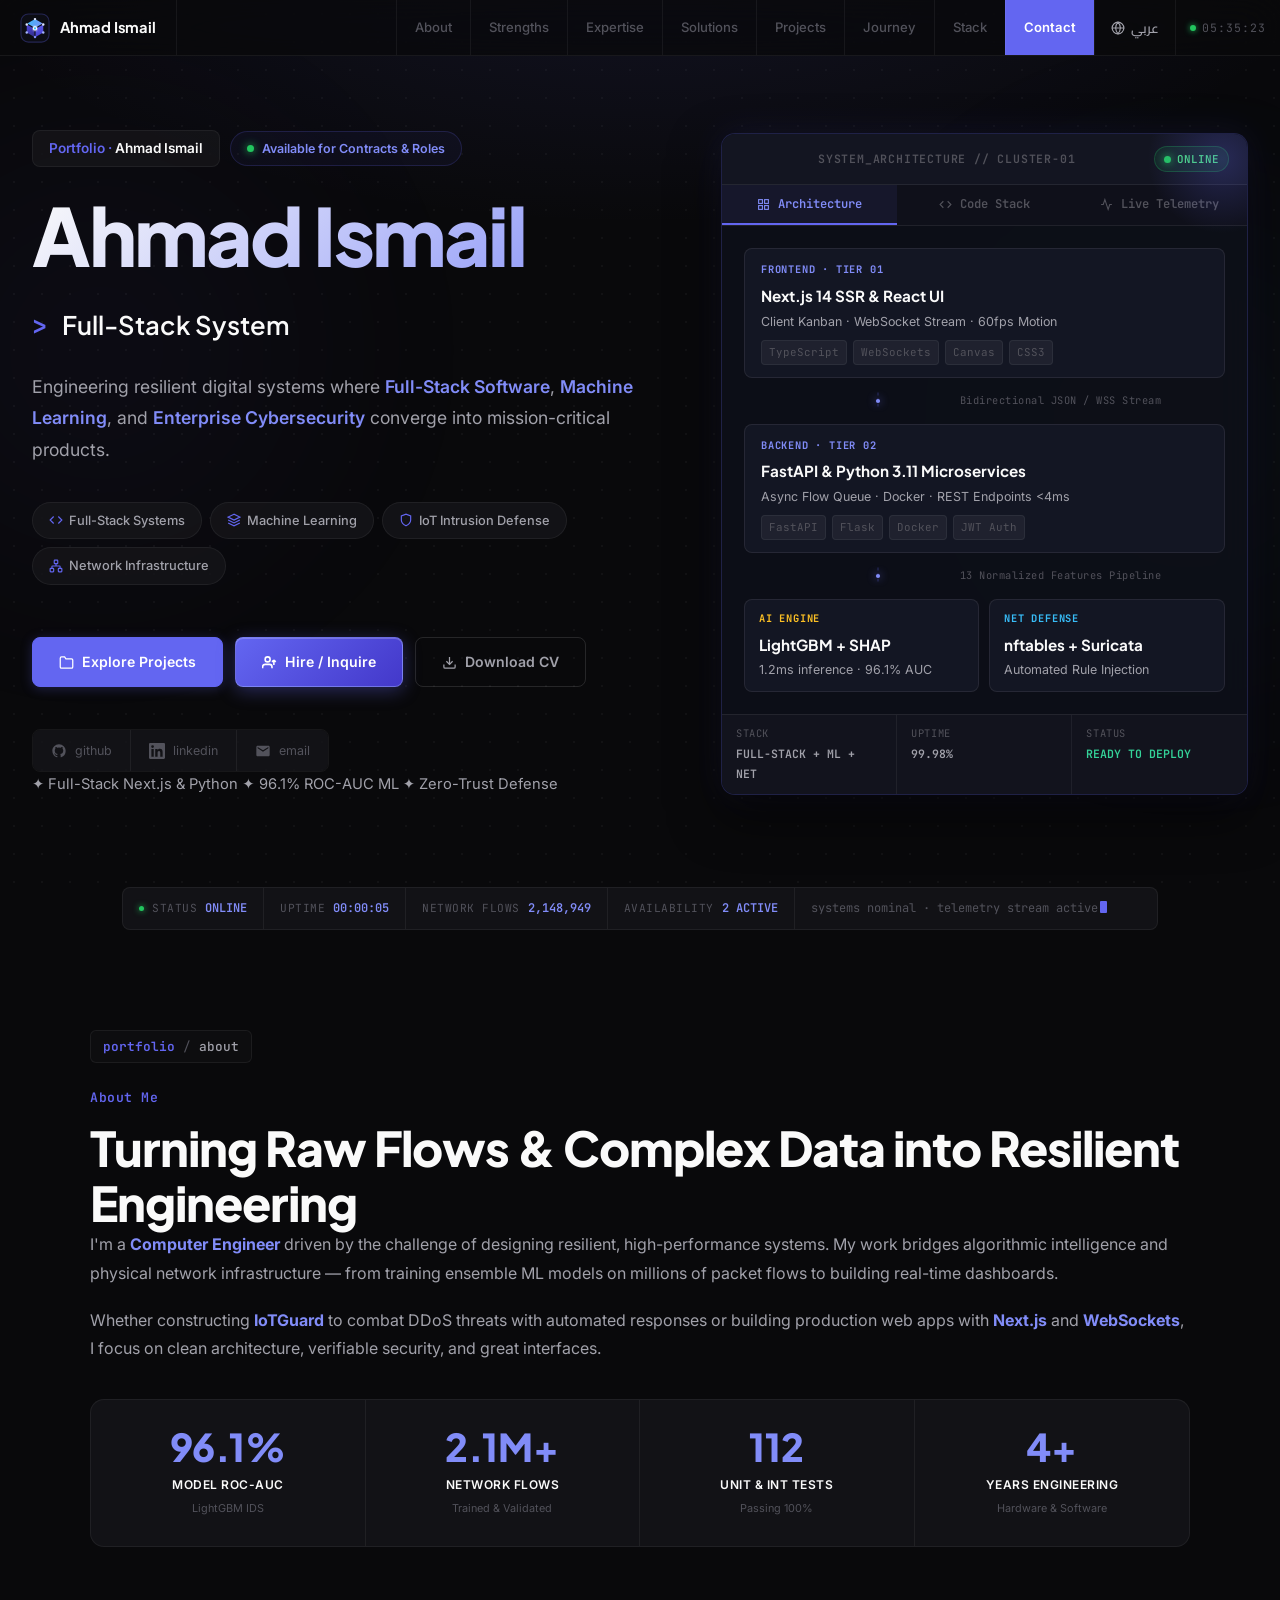
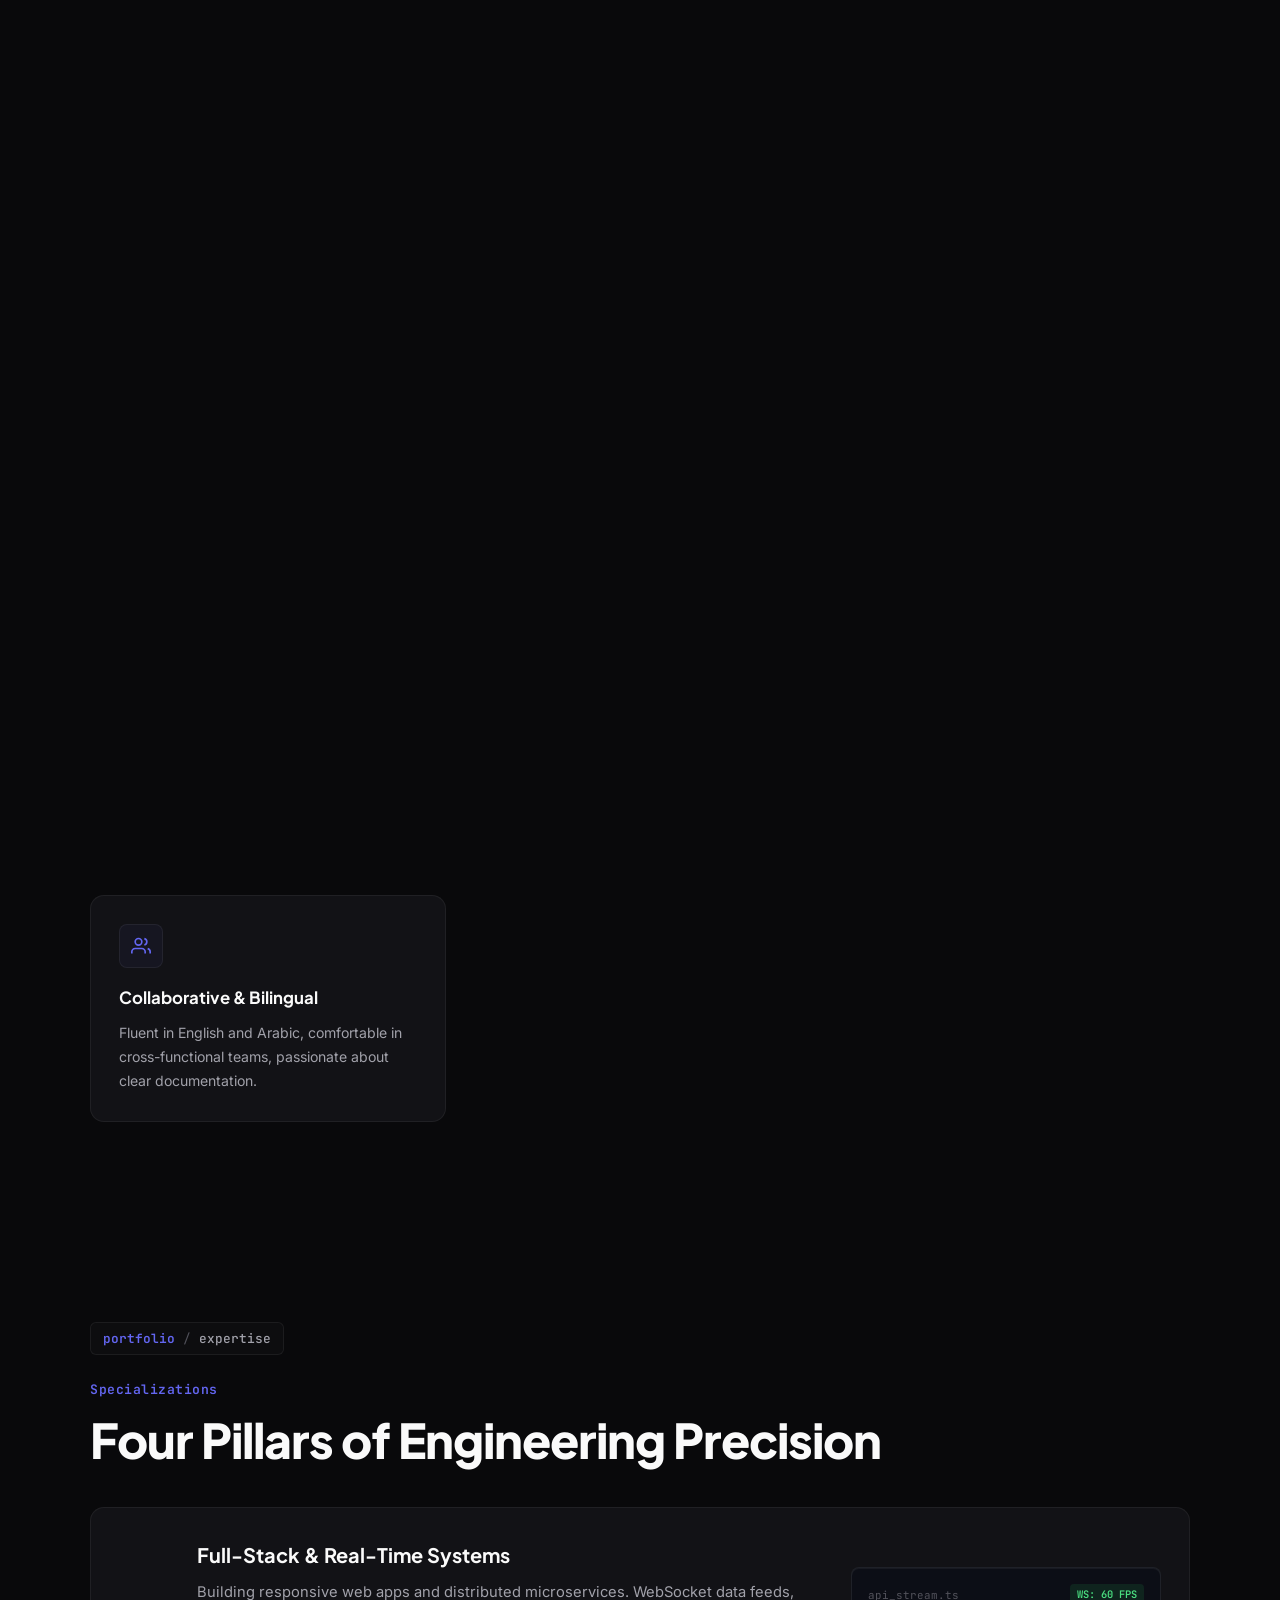
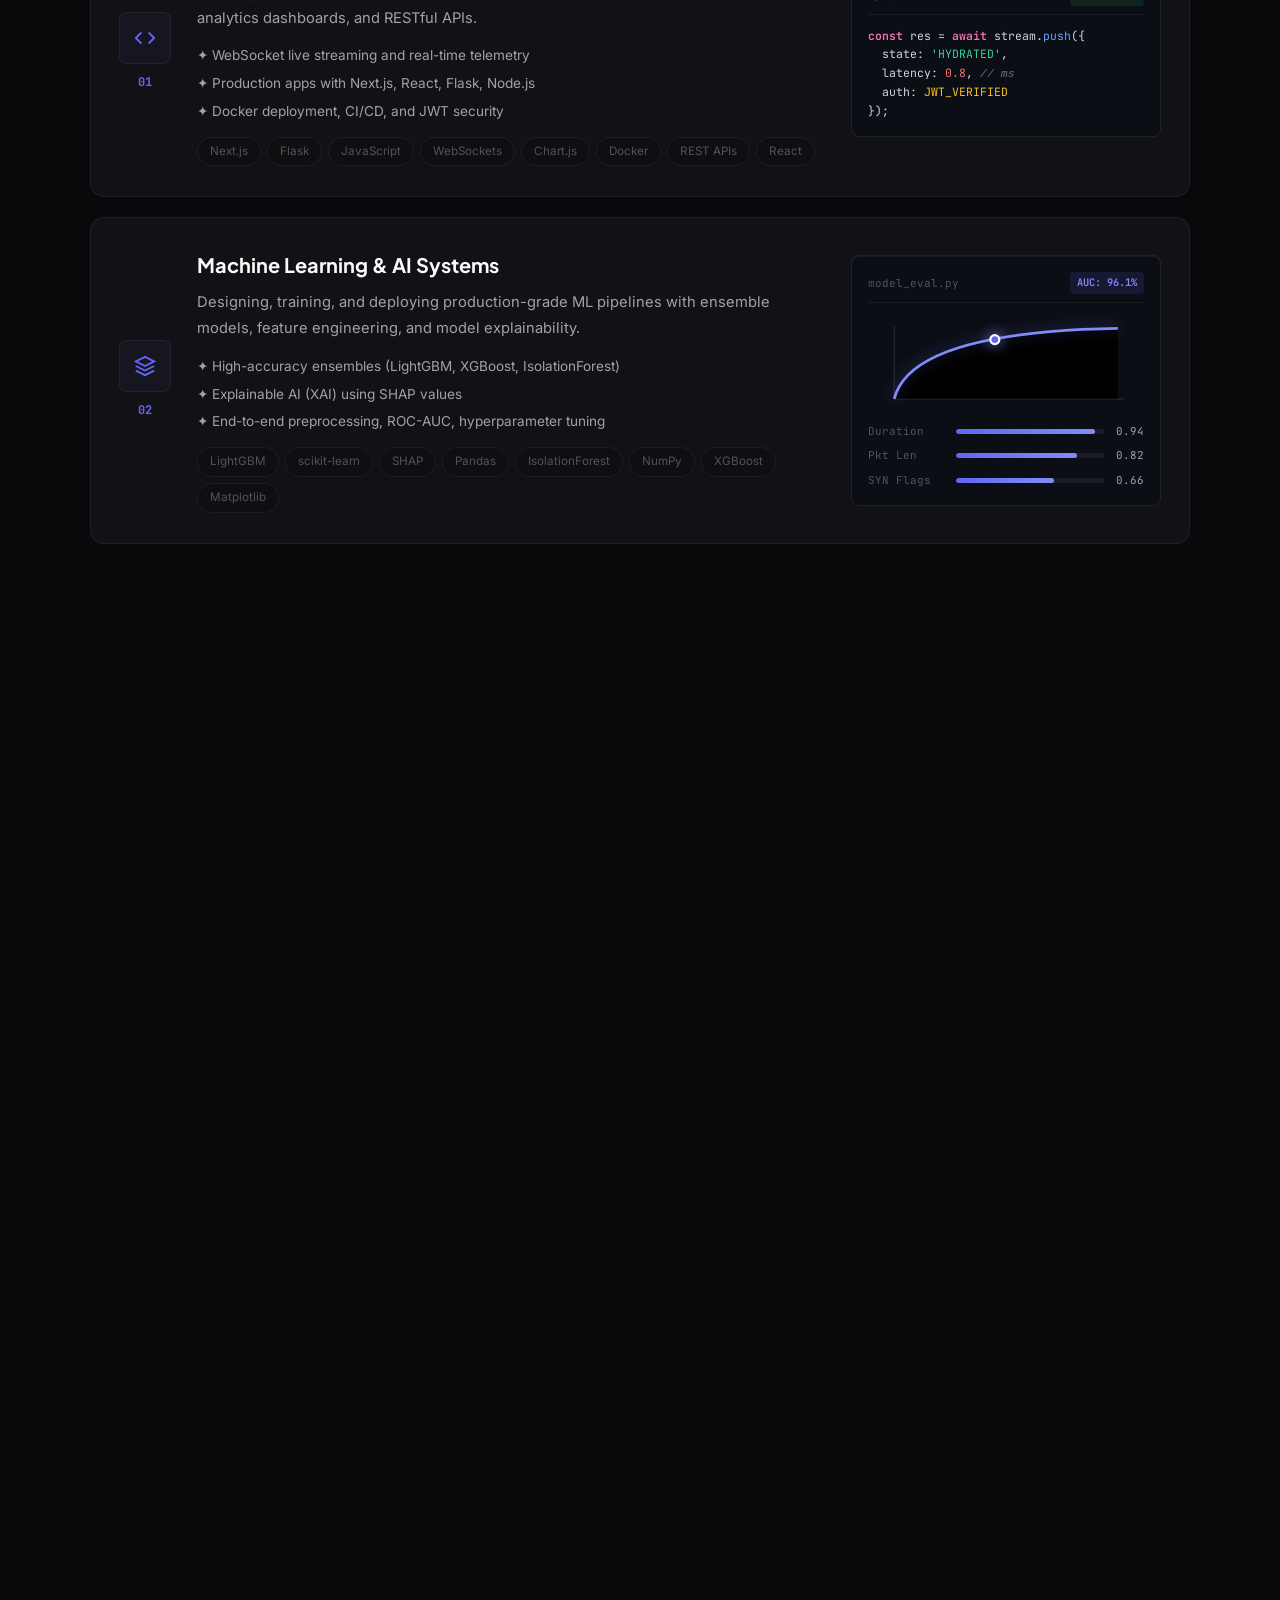
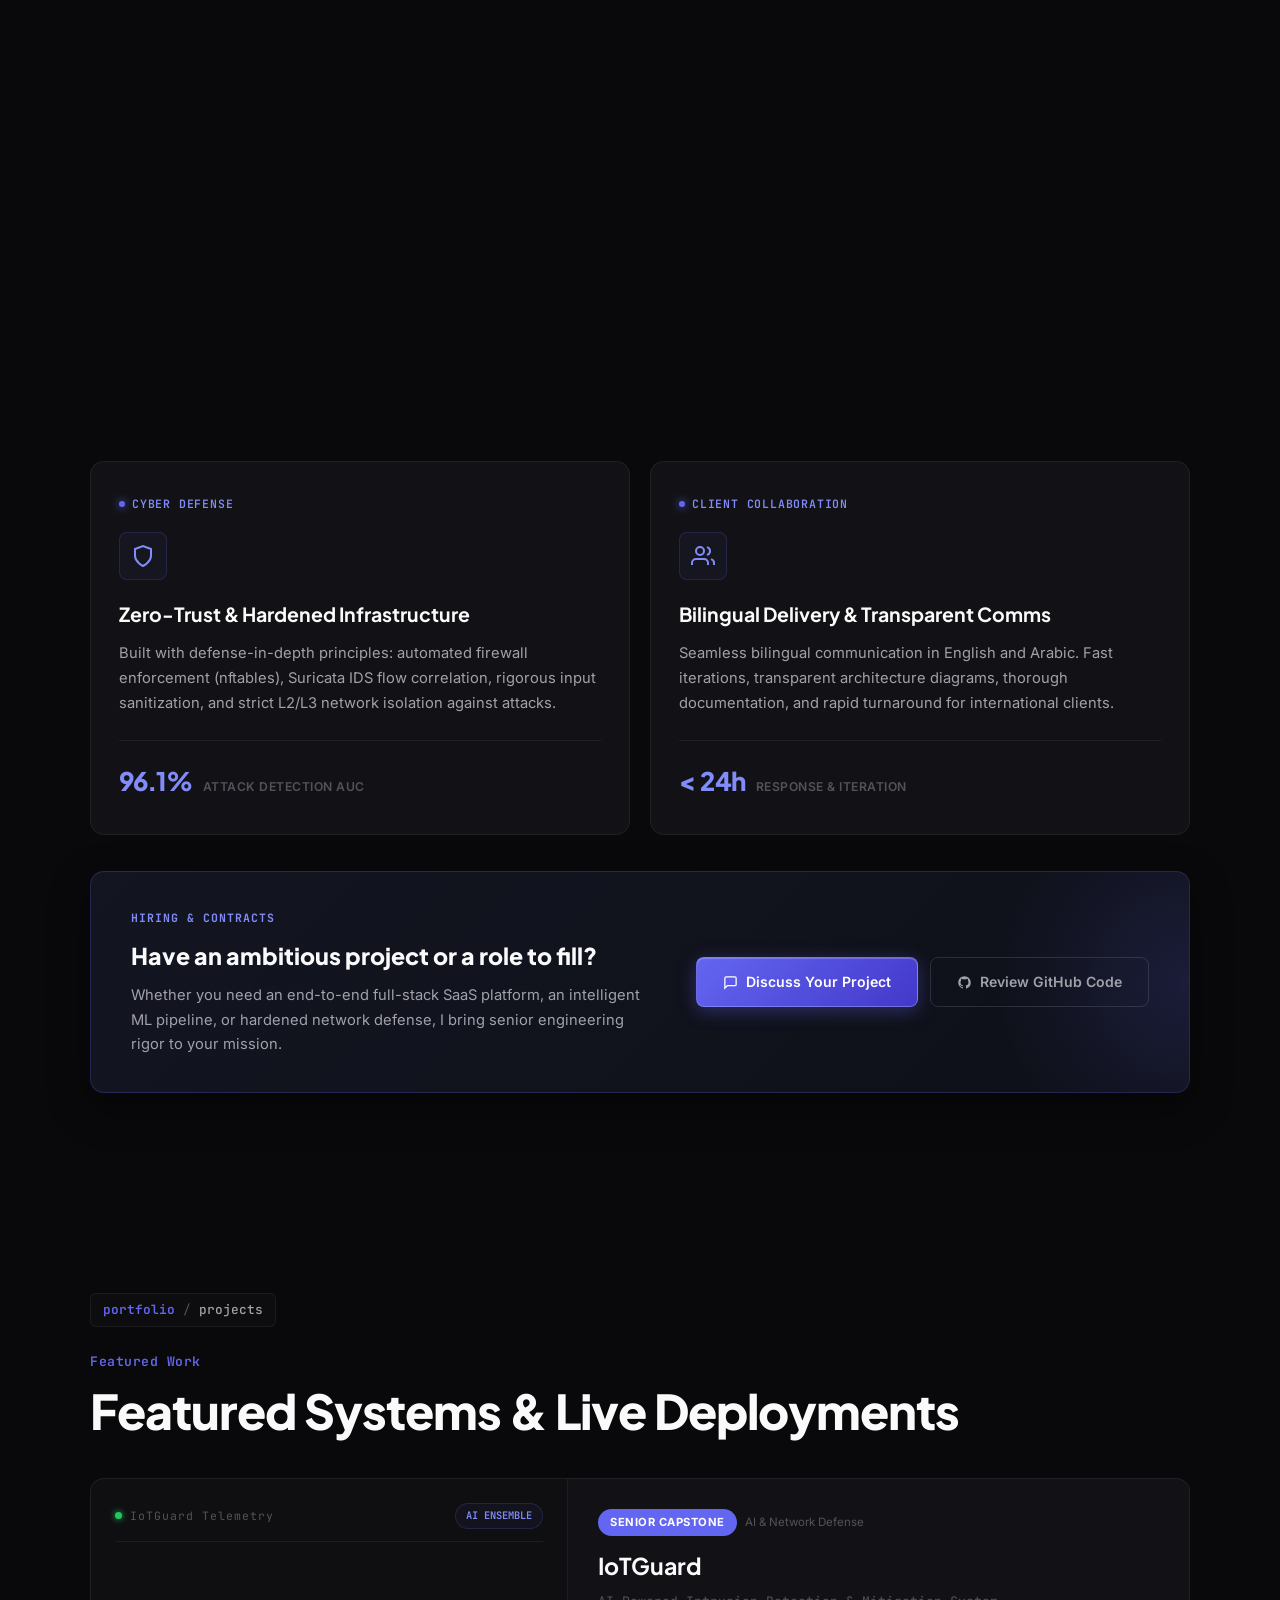
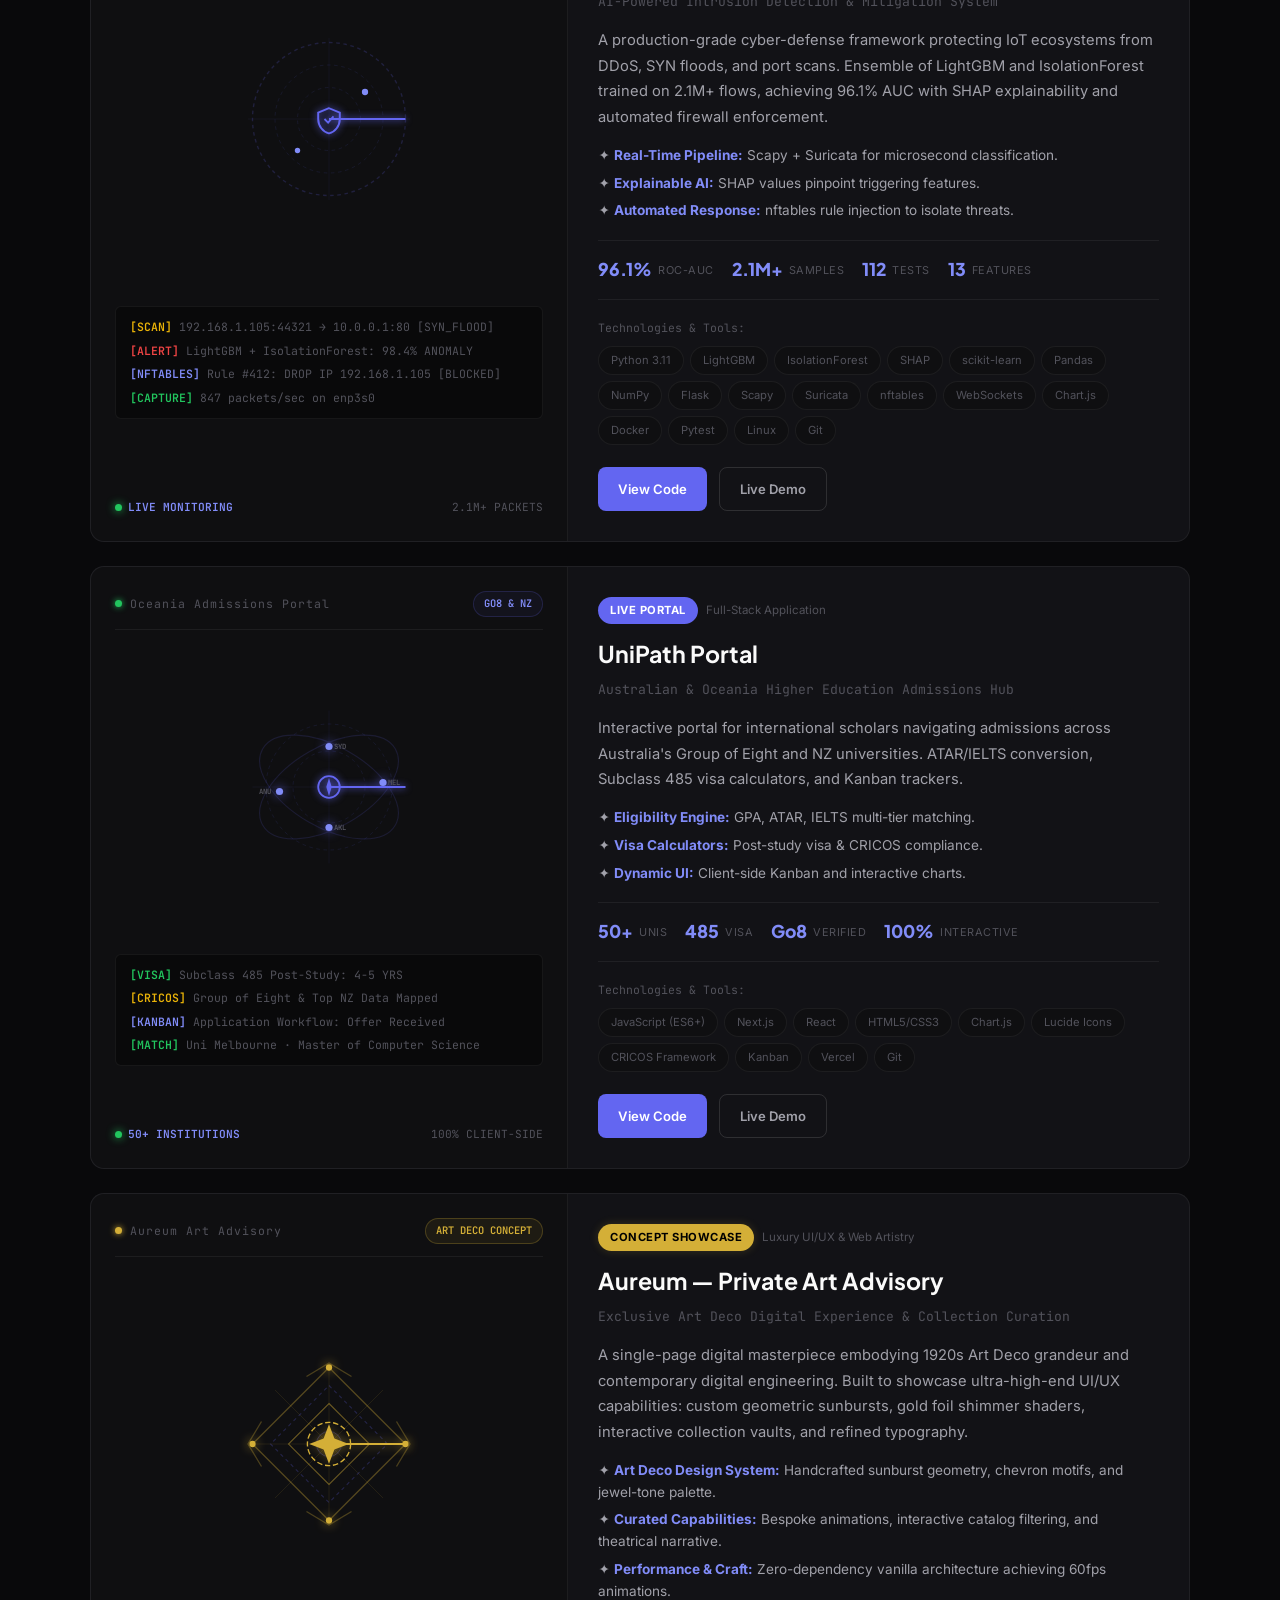
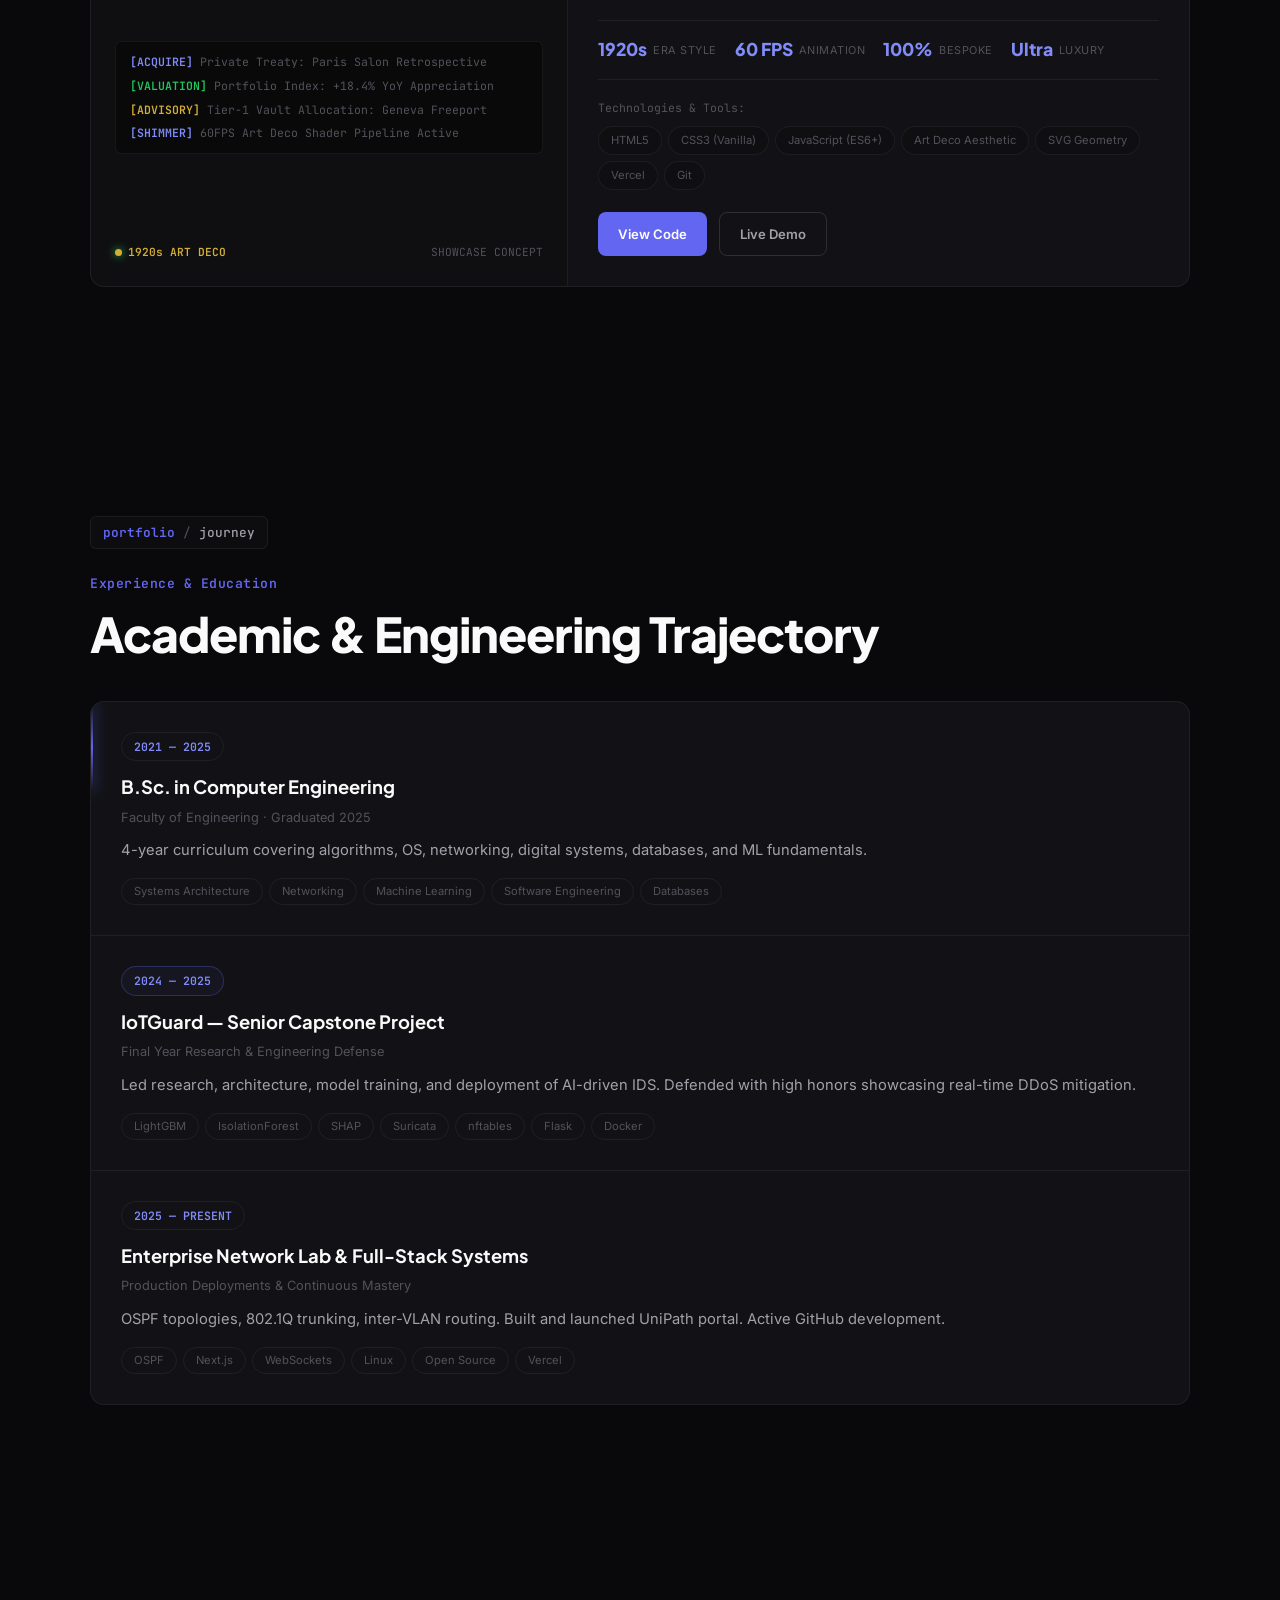
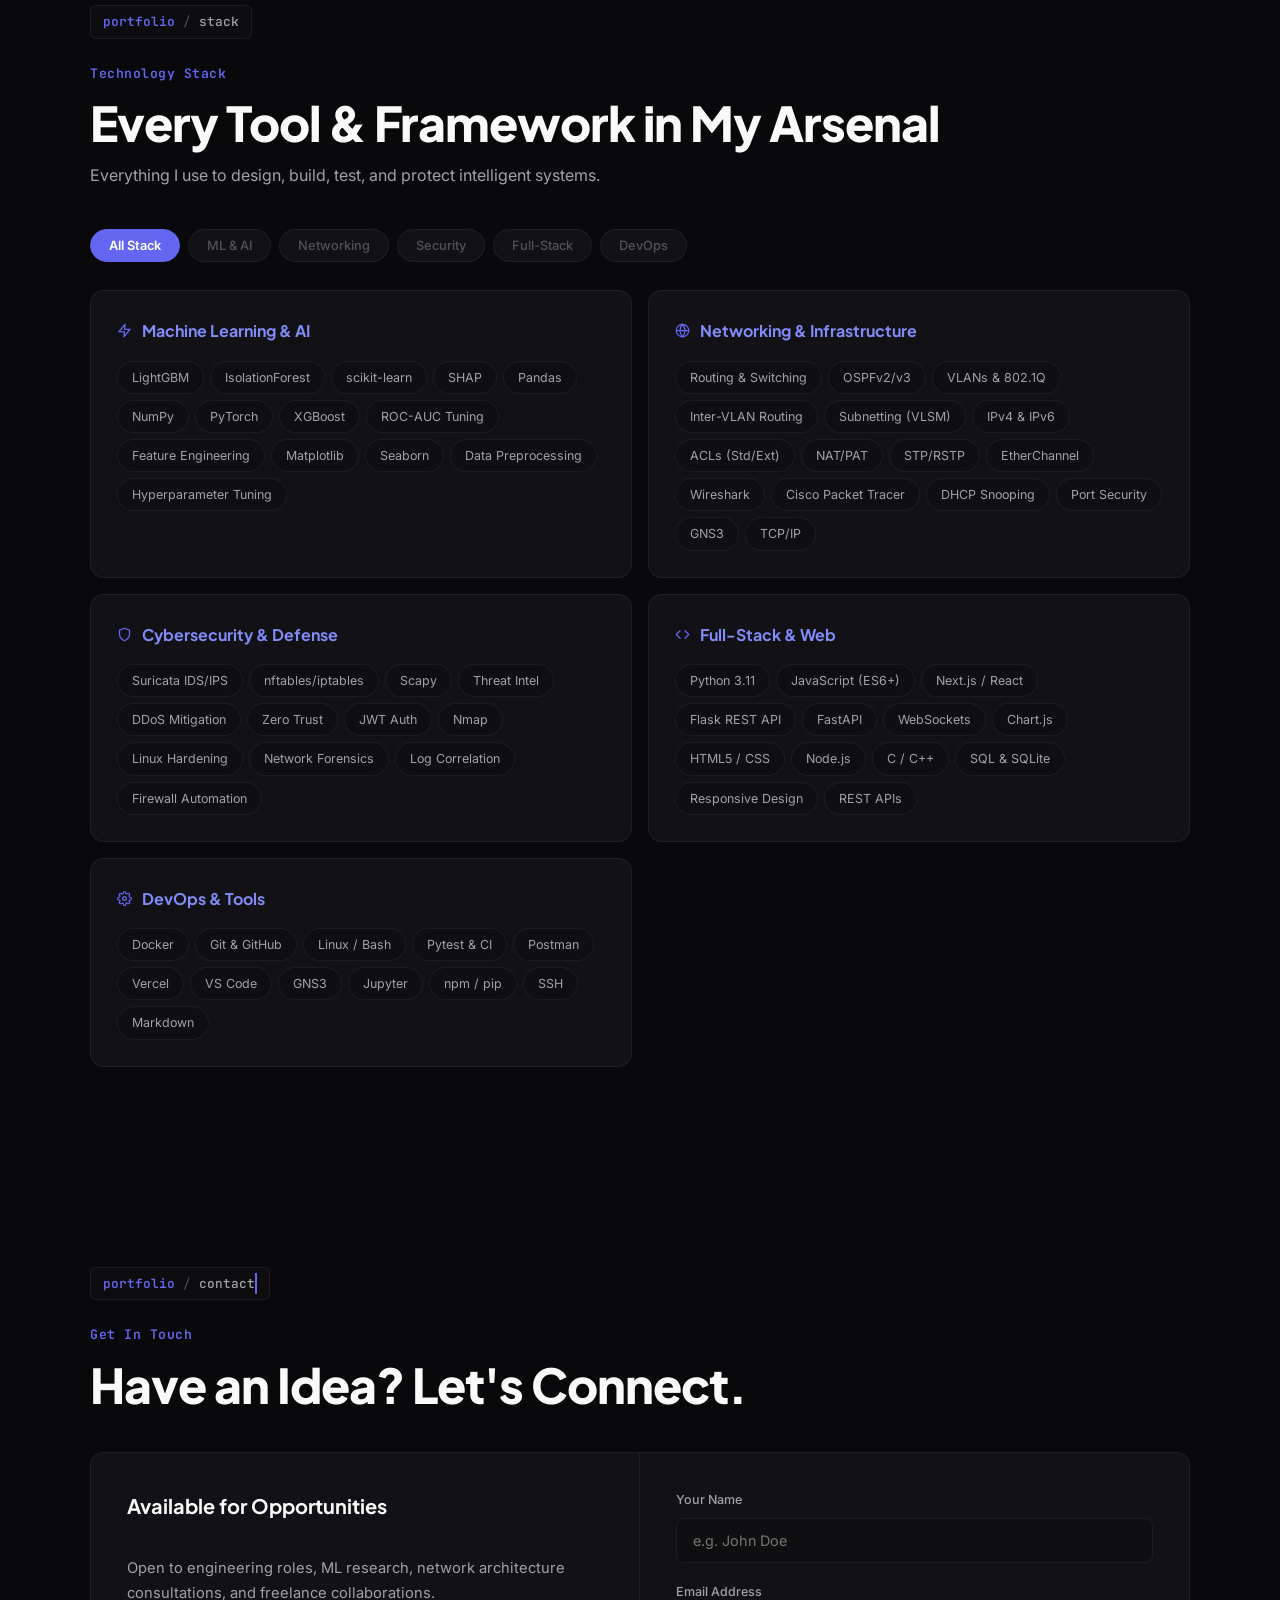
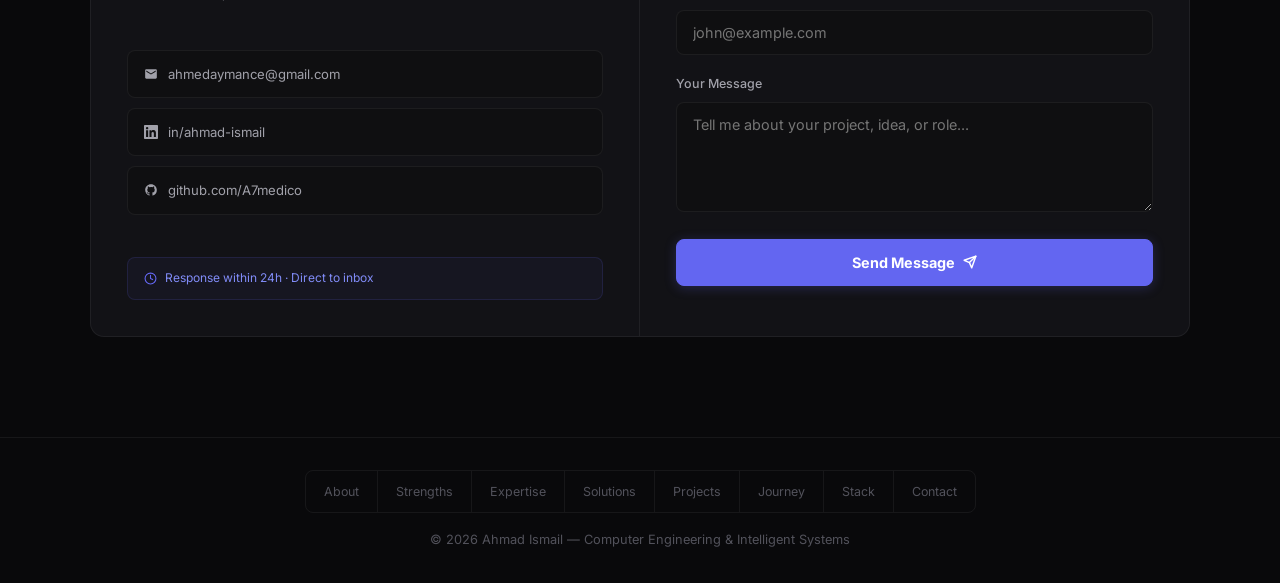
==== commit db84e870: "feat: upgrade portfolio to enterprise pitch standard with interactive architecture deck, motion grap" ====
--- a/index.html
+++ b/index.html
@@ -74,6 +74,7 @@
     <a href="#about" data-i18n="nav.about">About</a>
     <a href="#strengths" data-i18n="nav.strengths">Strengths</a>
     <a href="#services" data-i18n="nav.expertise">Expertise</a>
+    <a href="#solutions" data-i18n="nav.solutions">Solutions</a>
     <a href="#projects" data-i18n="nav.projects">Projects</a>
     <a href="#journey" data-i18n="nav.journey">Journey</a>
     <a href="#skills" data-i18n="nav.stack">Stack</a>
@@ -97,77 +98,237 @@
 
 <!-- HERO -->
 <section class="hero" id="hero">
-  <div class="hero-content">
-    <div id="boot_sequence">
-      <div class="boot-line" data-delay="100">
-        <div class="hero-status-row">
-          <span class="hero-greeting-badge" data-i18n="hero.greeting"><span class="badge-prefix">Portfolio ·</span> Ahmad Ismail</span>
-          <span class="hero-badge"><span class="pulse"></span> <span data-i18n="hero.available">Open to Opportunities</span></span>
-        </div>
-      </div>
-
-      <div class="boot-line highlight" data-delay="250" data-i18n="hero.name">Ahmad Ismail<span class="cursor-blink"></span></div>
-
-      <div class="boot-line subtitle" data-delay="400">
-        <span class="role-arrow">&gt; </span><span id="typing_text">Computer Engineer</span>
-      </div>
-
-      <div class="boot-line desc" data-delay="550" data-i18n="hero.desc">
-        Engineering intelligent systems where <strong>Machine Learning</strong>, <strong>IoT Threat Detection</strong>, and <strong>Enterprise Networking</strong> converge into resilient, production-ready software.
-      </div>
-
-      <div class="boot-line" data-delay="700">
-        <div class="hero-tags-row">
-          <span class="hero-tag-pill">
-            <svg width="14" height="14" viewBox="0 0 24 24" fill="none" stroke="currentColor" stroke-width="2"><path d="M12 2L2 7l10 5 10-5-10-5z"/><path d="M2 17l10 5 10-5"/><path d="M2 12l10 5 10-5"/></svg>
-            <span data-i18n="chip.ml">Machine Learning</span>
-          </span>
-          <span class="hero-tag-pill">
-            <svg width="14" height="14" viewBox="0 0 24 24" fill="none" stroke="currentColor" stroke-width="2"><path d="M12 22s8-4 8-10V5l-8-3-8 3v7c0 6 8 10 8 10z"/></svg>
-            <span data-i18n="chip.sec">IoT Intrusion Defense</span>
-          </span>
-          <span class="hero-tag-pill">
-            <svg width="14" height="14" viewBox="0 0 24 24" fill="none" stroke="currentColor" stroke-width="2"><rect x="16" y="16" width="6" height="6" rx="1"/><rect x="2" y="16" width="6" height="6" rx="1"/><rect x="9" y="2" width="6" height="6" rx="1"/><path d="M5 16v-3a1 1 0 0 1 1-1h12a1 1 0 0 1 1 1v3"/><path d="M12 12V8"/></svg>
-            <span data-i18n="chip.net">Network Infrastructure</span>
-          </span>
-          <span class="hero-tag-pill">
-            <svg width="14" height="14" viewBox="0 0 24 24" fill="none" stroke="currentColor" stroke-width="2"><polyline points="16 18 22 12 16 6"/><polyline points="8 6 2 12 8 18"/></svg>
-            <span data-i18n="chip.dev">Full-Stack Systems</span>
-          </span>
-        </div>
-      </div>
-
-      <div class="boot-line" data-delay="850">
-        <div class="hero-buttons">
-          <a href="#projects" class="btn btn-primary" data-i18n="btn.projects">
-            <svg width="15" height="15" viewBox="0 0 24 24" fill="none" stroke="currentColor" stroke-width="2"><path d="M22 19a2 2 0 0 1-2 2H4a2 2 0 0 1-2-2V5a2 2 0 0 1 2-2h5l2 3h9a2 2 0 0 1 2 2z"/></svg>
-            Explore Projects
-          </a>
-          <a href="AHMAD_AYMAN_ISMAIL_CV.pdf" class="btn btn-outline" target="_blank" download data-i18n="btn.cv">
-            <svg width="15" height="15" viewBox="0 0 24 24" fill="none" stroke="currentColor" stroke-width="2"><path d="M21 15v4a2 2 0 0 1-2 2H5a2 2 0 0 1-2-2v-4"/><polyline points="7 10 12 15 17 10"/><line x1="12" y1="15" x2="12" y2="3"/></svg>
-            Download CV
-          </a>
-          <a href="#contact" class="btn btn-outline" data-i18n="btn.contact">
-            <svg width="15" height="15" viewBox="0 0 24 24" fill="none" stroke="currentColor" stroke-width="2"><path d="M4 4h16c1.1 0 2 .9 2 2v12c0 1.1-.9 2-2 2H4c-1.1 0-2-.9-2-2V6c0-1.1.9-2 2-2z"/><polyline points="22,6 12,13 2,6"/></svg>
-            Get in Touch
-          </a>
-        </div>
-      </div>
-
-      <div class="boot-line" data-delay="1000">
-        <div class="hero-socials">
-          <a href="https://github.com/A7medico" target="_blank" rel="noopener noreferrer">
-            <svg viewBox="0 0 24 24" width="16" height="16" fill="currentColor"><path d="M12 2C6.477 2 2 6.484 2 12.017c0 4.425 2.865 8.18 6.839 9.504.5.092.682-.217.682-.483 0-.237-.008-.868-.013-1.703-2.782.605-3.369-1.343-3.369-1.343-.454-1.158-1.11-1.466-1.11-1.466-.908-.62.069-.608.069-.608 1.003.07 1.531 1.032 1.531 1.032.892 1.53 2.341 1.088 2.91.832.092-.647.35-1.088.636-1.338-2.22-.253-4.555-1.113-4.555-4.951 0-1.093.39-1.988 1.029-2.688-.103-.253-.446-1.272.098-2.65 0 0 .84-.27 2.75 1.026A9.564 9.564 0 0112 6.844a9.59 9.59 0 012.504.337c1.909-1.296 2.747-1.027 2.747-1.027.546 1.379.202 2.398.1 2.651.64.7 1.028 1.595 1.028 2.688 0 3.848-2.339 4.695-4.566 4.943.359.309.678.92.678 1.855 0 1.338-.012 2.419-.012 2.747 0 .268.18.58.688.482A10.019 10.019 0 0022 12.017C22 6.484 17.522 2 12 2z"/></svg>
-            <span class="social-hover-label">github</span>
-          </a>
-          <a href="https://www.linkedin.com/in/ahmad-ismail-39b373201/" target="_blank" rel="noopener noreferrer">
-            <svg viewBox="0 0 24 24" width="16" height="16" fill="currentColor"><path d="M20.447 20.452h-3.554v-5.569c0-1.328-.027-3.037-1.852-3.037-1.853 0-2.136 1.445-2.136 2.939v5.667H9.351V9h3.414v1.561h.046c.477-.9 1.637-1.85 3.37-1.85 3.601 0 4.267 2.37 4.267 5.455v6.286zM5.337 7.433a2.062 2.062 0 01-2.063-2.065 2.064 2.064 0 112.063 2.065zm1.782 13.019H3.555V9h3.564v11.452zM22.225 0H1.771C.792 0 0 .774 0 1.729v20.542C0 23.227.792 24 1.771 24h20.451C23.2 24 24 23.227 24 22.271V1.729C24 .774 23.2 0 22.222 0h.003z"/></svg>
-            <span class="social-hover-label">linkedin</span>
-          </a>
-          <a href="mailto:ahmedaymance@gmail.com">
-            <svg viewBox="0 0 24 24" width="16" height="16" fill="currentColor"><path d="M20 4H4c-1.1 0-2 .9-2 2v12c0 1.1.9 2 2 2h16c1.1 0 2-.9 2-2V6c0-1.1-.9-2-2-2zm0 4l-8 5-8-5V6l8 5 8-5v2z"/></svg>
-            <span class="social-hover-label">email</span>
-          </a>
+  <div class="hero-container">
+    <div class="hero-grid">
+      <!-- Left Column: High-Impact Pitch & Call to Action -->
+      <div class="hero-content">
+        <div id="boot_sequence">
+          <div class="boot-line" data-delay="100">
+            <div class="hero-status-row">
+              <span class="hero-greeting-badge" data-i18n="hero.greeting"><span class="badge-prefix">Portfolio ·</span> Ahmad Ismail</span>
+              <span class="hero-badge"><span class="pulse"></span> <span data-i18n="hero.available">Available for Contracts &amp; Roles</span></span>
+            </div>
+          </div>
+
+          <div class="boot-line highlight" data-delay="250" data-i18n="hero.name">Ahmad Ismail<span class="cursor-blink"></span></div>
+
+          <div class="boot-line subtitle" data-delay="400">
+            <span class="role-arrow">&gt; </span><span id="typing_text">Full-Stack Systems Architect</span>
+          </div>
+
+          <div class="boot-line desc" data-delay="550" data-i18n="hero.desc">
+            Engineering resilient digital systems where <strong>Full-Stack Software</strong>, <strong>Machine Learning</strong>, and <strong>Enterprise Cybersecurity</strong> converge into mission-critical products.
+          </div>
+
+          <div class="boot-line" data-delay="700">
+            <div class="hero-tags-row">
+              <span class="hero-tag-pill">
+                <svg width="14" height="14" viewBox="0 0 24 24" fill="none" stroke="currentColor" stroke-width="2"><polyline points="16 18 22 12 16 6"/><polyline points="8 6 2 12 8 18"/></svg>
+                <span data-i18n="chip.dev">Full-Stack Software</span>
+              </span>
+              <span class="hero-tag-pill">
+                <svg width="14" height="14" viewBox="0 0 24 24" fill="none" stroke="currentColor" stroke-width="2"><path d="M12 2L2 7l10 5 10-5-10-5z"/><path d="M2 17l10 5 10-5"/><path d="M2 12l10 5 10-5"/></svg>
+                <span data-i18n="chip.ml">Machine Learning</span>
+              </span>
+              <span class="hero-tag-pill">
+                <svg width="14" height="14" viewBox="0 0 24 24" fill="none" stroke="currentColor" stroke-width="2"><path d="M12 22s8-4 8-10V5l-8-3-8 3v7c0 6 8 10 8 10z"/></svg>
+                <span data-i18n="chip.sec">IoT Cyber Defense</span>
+              </span>
+              <span class="hero-tag-pill">
+                <svg width="14" height="14" viewBox="0 0 24 24" fill="none" stroke="currentColor" stroke-width="2"><rect x="16" y="16" width="6" height="6" rx="1"/><rect x="2" y="16" width="6" height="6" rx="1"/><rect x="9" y="2" width="6" height="6" rx="1"/><path d="M5 16v-3a1 1 0 0 1 1-1h12a1 1 0 0 1 1 1v3"/><path d="M12 12V8"/></svg>
+                <span data-i18n="chip.net">Network Infrastructure</span>
+              </span>
+            </div>
+          </div>
+
+          <div class="boot-line" data-delay="850">
+            <div class="hero-buttons">
+              <a href="#projects" class="btn btn-primary" data-i18n="btn.projects">
+                <svg width="15" height="15" viewBox="0 0 24 24" fill="none" stroke="currentColor" stroke-width="2"><path d="M22 19a2 2 0 0 1-2 2H4a2 2 0 0 1-2-2V5a2 2 0 0 1 2-2h5l2 3h9a2 2 0 0 1 2 2z"/></svg>
+                Explore Projects
+              </a>
+              <a href="#contact" class="btn btn-primary-accent" data-i18n="btn.hire">
+                <svg width="15" height="15" viewBox="0 0 24 24" fill="none" stroke="currentColor" stroke-width="2"><path d="M16 21v-2a4 4 0 0 0-4-4H6a4 4 0 0 0-4 4v2"/><circle cx="9" cy="7" r="4"/><line x1="19" y1="8" x2="19" y2="14"/><line x1="22" y1="11" x2="16" y2="11"/></svg>
+                Hire / Inquire
+              </a>
+              <a href="AHMAD_AYMAN_ISMAIL_CV.pdf" class="btn btn-outline" target="_blank" download data-i18n="btn.cv">
+                <svg width="15" height="15" viewBox="0 0 24 24" fill="none" stroke="currentColor" stroke-width="2"><path d="M21 15v4a2 2 0 0 1-2 2H5a2 2 0 0 1-2-2v-4"/><polyline points="7 10 12 15 17 10"/><line x1="12" y1="15" x2="12" y2="3"/></svg>
+                Resume
+              </a>
+            </div>
+          </div>
+
+          <div class="boot-line" data-delay="1000">
+            <div class="hero-socials-row">
+              <div class="hero-socials">
+                <a href="https://github.com/A7medico" target="_blank" rel="noopener noreferrer" aria-label="GitHub">
+                  <svg viewBox="0 0 24 24" width="16" height="16" fill="currentColor"><path d="M12 2C6.477 2 2 6.484 2 12.017c0 4.425 2.865 8.18 6.839 9.504.5.092.682-.217.682-.483 0-.237-.008-.868-.013-1.703-2.782.605-3.369-1.343-3.369-1.343-.454-1.158-1.11-1.466-1.11-1.466-.908-.62.069-.608.069-.608 1.003.07 1.531 1.032 1.531 1.032.892 1.53 2.341 1.088 2.91.832.092-.647.35-1.088.636-1.338-2.22-.253-4.555-1.113-4.555-4.951 0-1.093.39-1.988 1.029-2.688-.103-.253-.446-1.272.098-2.65 0 0 .84-.27 2.75 1.026A9.564 9.564 0 0112 6.844a9.59 9.59 0 012.504.337c1.909-1.296 2.747-1.027 2.747-1.027.546 1.379.202 2.398.1 2.651.64.7 1.028 1.595 1.028 2.688 0 3.848-2.339 4.695-4.566 4.943.359.309.678.92.678 1.855 0 1.338-.012 2.419-.012 2.747 0 .268.18.58.688.482A10.019 10.019 0 0022 12.017C22 6.484 17.522 2 12 2z"/></svg>
+                  <span class="social-hover-label">github</span>
+                </a>
+                <a href="https://www.linkedin.com/in/ahmad-ismail-39b373201/" target="_blank" rel="noopener noreferrer" aria-label="LinkedIn">
+                  <svg viewBox="0 0 24 24" width="16" height="16" fill="currentColor"><path d="M20.447 20.452h-3.554v-5.569c0-1.328-.027-3.037-1.852-3.037-1.853 0-2.136 1.445-2.136 2.939v5.667H9.351V9h3.414v1.561h.046c.477-.9 1.637-1.85 3.37-1.85 3.601 0 4.267 2.37 4.267 5.455v6.286zM5.337 7.433a2.062 2.062 0 01-2.063-2.065 2.064 2.064 0 112.063 2.065zm1.782 13.019H3.555V9h3.564v11.452zM22.225 0H1.771C.792 0 0 .774 0 1.729v20.542C0 23.227.792 24 1.771 24h20.451C23.2 24 24 23.227 24 22.271V1.729C24 .774 23.2 0 22.222 0h.003z"/></svg>
+                  <span class="social-hover-label">linkedin</span>
+                </a>
+                <a href="mailto:ahmedaymance@gmail.com" aria-label="Email">
+                  <svg viewBox="0 0 24 24" width="16" height="16" fill="currentColor"><path d="M20 4H4c-1.1 0-2 .9-2 2v12c0 1.1.9 2 2 2h16c1.1 0 2-.9 2-2V6c0-1.1-.9-2-2-2zm0 4l-8 5-8-5V6l8 5 8-5v2z"/></svg>
+                  <span class="social-hover-label">email</span>
+                </a>
+              </div>
+              <div class="hero-trust-chips">
+                <span class="trust-chip"><span class="trust-icon">✦</span> Full-Stack Next.js &amp; Python</span>
+                <span class="trust-chip"><span class="trust-icon">✦</span> 96.1% ROC-AUC ML</span>
+                <span class="trust-chip"><span class="trust-icon">✦</span> Zero-Trust Defense</span>
+              </div>
+            </div>
+          </div>
+        </div>
+      </div>
+
+      <!-- Right Column: Interactive Motion Architecture & Telemetry Deck -->
+      <div class="hero-visual-col reveal" data-tilt>
+        <div class="hero-deck-card">
+          <div class="deck-header">
+            <div class="deck-window-controls">
+              <span class="control red"></span>
+              <span class="control yellow"></span>
+              <span class="control green"></span>
+            </div>
+            <div class="deck-title-wrap">
+              <span class="deck-title">SYSTEM_ARCHITECTURE // CLUSTER-01</span>
+            </div>
+            <div class="deck-status-pill">
+              <span class="pulse"></span> <span>ONLINE</span>
+            </div>
+          </div>
+
+          <!-- Deck Mode Selector Tabs -->
+          <div class="deck-mode-tabs">
+            <button class="deck-tab active" data-deck-view="architecture">
+              <svg width="13" height="13" viewBox="0 0 24 24" fill="none" stroke="currentColor" stroke-width="2"><rect x="3" y="3" width="7" height="7"/><rect x="14" y="3" width="7" height="7"/><rect x="14" y="14" width="7" height="7"/><rect x="3" y="14" width="7" height="7"/></svg>
+              <span>Architecture</span>
+            </button>
+            <button class="deck-tab" data-deck-view="code">
+              <svg width="13" height="13" viewBox="0 0 24 24" fill="none" stroke="currentColor" stroke-width="2"><polyline points="16 18 22 12 16 6"/><polyline points="8 6 2 12 8 18"/></svg>
+              <span>Code Stack</span>
+            </button>
+            <button class="deck-tab" data-deck-view="telemetry">
+              <svg width="13" height="13" viewBox="0 0 24 24" fill="none" stroke="currentColor" stroke-width="2"><polyline points="22 12 18 12 15 21 9 3 6 12 2 12"/></svg>
+              <span>Live Telemetry</span>
+            </button>
+          </div>
+
+          <!-- VIEW 1: Live Interactive Architecture Flow -->
+          <div class="deck-view-content active" id="deck_view_architecture">
+            <div class="arch-flow-diagram">
+              <!-- Tier 1: Client Full-Stack App -->
+              <div class="arch-node tier-client">
+                <div class="arch-node-badge">FRONTEND · TIER 01</div>
+                <div class="arch-node-title">Next.js 14 SSR &amp; React UI</div>
+                <div class="arch-node-desc">Client Kanban · WebSocket Stream · 60fps Motion</div>
+                <div class="arch-node-pills">
+                  <span>TypeScript</span><span>WebSockets</span><span>Canvas</span><span>CSS3</span>
+                </div>
+              </div>
+
+              <!-- Animated Data Pulse Path 1 -->
+              <div class="arch-stream-bridge">
+                <svg class="stream-bridge-svg" viewBox="0 0 200 24">
+                  <line x1="100" y1="0" x2="100" y2="24" class="bridge-path"/>
+                  <circle cx="100" cy="12" r="3" class="bridge-packet packet-down"/>
+                </svg>
+                <span class="bridge-tag">Bidirectional JSON / WSS Stream</span>
+              </div>
+
+              <!-- Tier 2: Microservices & Async API -->
+              <div class="arch-node tier-api">
+                <div class="arch-node-badge">BACKEND · TIER 02</div>
+                <div class="arch-node-title">FastAPI &amp; Python 3.11 Microservices</div>
+                <div class="arch-node-desc">Async Flow Queue · Docker · REST Endpoints &lt;4ms</div>
+                <div class="arch-node-pills">
+                  <span>FastAPI</span><span>Flask</span><span>Docker</span><span>JWT Auth</span>
+                </div>
+              </div>
+
+              <!-- Animated Data Pulse Path 2 -->
+              <div class="arch-stream-bridge">
+                <svg class="stream-bridge-svg" viewBox="0 0 200 24">
+                  <line x1="100" y1="0" x2="100" y2="24" class="bridge-path"/>
+                  <circle cx="100" cy="12" r="3" class="bridge-packet packet-down delay"/>
+                </svg>
+                <span class="bridge-tag">13 Normalized Features Pipeline</span>
+              </div>
+
+              <!-- Tier 3: ML Intelligence & Cyber Defense Engine -->
+              <div class="arch-dual-node">
+                <div class="arch-node half tier-ml">
+                  <div class="arch-node-badge gold">AI ENGINE</div>
+                  <div class="arch-node-title">LightGBM + SHAP</div>
+                  <div class="arch-node-desc">1.2ms inference · 96.1% AUC</div>
+                </div>
+                <div class="arch-node half tier-sec">
+                  <div class="arch-node-badge cyan">NET DEFENSE</div>
+                  <div class="arch-node-title">nftables + Suricata</div>
+                  <div class="arch-node-desc">Automated Rule Injection</div>
+                </div>
+              </div>
+            </div>
+          </div>
+
+          <!-- VIEW 2: Code Stack (Interactive Editor) -->
+          <div class="deck-view-content" id="deck_view_code">
+            <div class="code-terminal-snippet">
+              <div class="code-terminal-bar">
+                <span class="code-file-tab active">telemetry_engine.ts</span>
+                <span class="code-file-tab">model_inference.py</span>
+              </div>
+              <pre class="code-block"><code><span class="c-keyword">import</span> { WebSocketServer } <span class="c-keyword">from</span> <span class="c-string">'ws'</span>;
+<span class="c-keyword">import</span> { MLInferenceClient } <span class="c-keyword">from</span> <span class="c-string">'@ai/engine'</span>;
+
+<span class="c-comment">// Production Telemetry Stream &amp; Anomaly Engine</span>
+<span class="c-keyword">export async function</span> <span class="c-fn">dispatchPacketFlow</span>(rawFlow: <span class="c-type">PacketVector</span>) {
+  <span class="c-keyword">const</span> vector = <span class="c-fn">extractFeatures</span>(rawFlow); <span class="c-comment">// 13 features</span>
+  <span class="c-keyword">const</span> score = <span class="c-keyword">await</span> MLInferenceClient.<span class="c-fn">evaluate</span>(vector);
+  
+  <span class="c-keyword">if</span> (score &gt; <span class="c-num">0.95</span>) {
+    <span class="c-keyword">await</span> firewall.<span class="c-fn">injectRule</span>({ action: <span class="c-string">'DROP'</span>, ip: rawFlow.src });
+    telemetryStream.<span class="c-fn">broadcastAlert</span>({ auc: <span class="c-num">0.961</span>, threat: <span class="c-string">'BLOCKED'</span> });
+    <span class="c-keyword">return</span> { status: <span class="c-string">'MITIGATED'</span>, latency: <span class="c-string">'1.1ms'</span> };
+  }
+  <span class="c-keyword">return</span> { status: <span class="c-string">'FORWARDED'</span>, latency: <span class="c-string">'0.4ms'</span> };
+}</code></pre>
+            </div>
+          </div>
+
+          <!-- VIEW 3: Live Telemetry Metrics -->
+          <div class="deck-view-content" id="deck_view_telemetry">
+            <div class="live-metrics-panel">
+              <div class="metric-meter-row">
+                <div class="metric-meter">
+                  <div class="meter-info"><span class="meter-lbl">MODEL ROC-AUC</span><span class="meter-val">96.1%</span></div>
+                  <div class="meter-bar-wrap"><div class="meter-bar-fill" style="width: 96.1%;"></div></div>
+                </div>
+                <div class="metric-meter">
+                  <div class="meter-info"><span class="meter-lbl">INFERENCE LATENCY</span><span class="meter-val">&lt; 1.2ms</span></div>
+                  <div class="meter-bar-wrap"><div class="meter-bar-fill cyan" style="width: 15%;"></div></div>
+                </div>
+                <div class="metric-meter">
+                  <div class="meter-info"><span class="meter-lbl">FLOW CLASSIFICATION</span><span class="meter-val">2.14M+ Flows</span></div>
+                  <div class="meter-bar-wrap"><div class="meter-bar-fill purple" style="width: 99%;"></div></div>
+                </div>
+                <div class="metric-meter">
+                  <div class="meter-info"><span class="meter-lbl">ZERO-TRUST SECURITY</span><span class="meter-val">100% Pass</span></div>
+                  <div class="meter-bar-wrap"><div class="meter-bar-fill green" style="width: 100%;"></div></div>
+                </div>
+              </div>
+            </div>
+          </div>
+
+          <!-- Deck Footer Metrics -->
+          <div class="deck-footer">
+            <div class="deck-foot-cell"><span class="k">STACK</span><span class="v">FULL-STACK + ML + NET</span></div>
+            <div class="deck-foot-cell"><span class="k">UPTIME</span><span class="v">99.98%</span></div>
+            <div class="deck-foot-cell"><span class="k">STATUS</span><span class="v ok">READY TO DEPLOY</span></div>
+          </div>
         </div>
       </div>
     </div>
@@ -276,8 +437,37 @@
       <h2 class="section-big-title" data-i18n="expertise.title">Four Pillars of Engineering Precision</h2>
     </div>
     <div class="services-grid">
+      <!-- 01: Full-Stack & Real-Time Systems -->
       <div class="service-card reveal">
-        <div class="service-icon-wrap"><div class="service-icon"><svg width="22" height="22" viewBox="0 0 24 24" fill="none" stroke="currentColor" stroke-width="2"><path d="M12 2L2 7l10 5 10-5-10-5z"/><path d="M2 17l10 5 10-5"/><path d="M2 12l10 5 10-5"/></svg></div><span class="service-num">01</span></div>
+        <div class="service-icon-wrap"><div class="service-icon"><svg width="22" height="22" viewBox="0 0 24 24" fill="none" stroke="currentColor" stroke-width="2"><polyline points="16 18 22 12 16 6"/><polyline points="8 6 2 12 8 18"/></svg></div><span class="service-num">01</span></div>
+        <div class="service-body">
+          <h3 data-i18n="exp.dev_title">Full-Stack &amp; Real-Time Systems</h3>
+          <p data-i18n="exp.dev_desc">Building responsive web apps and distributed microservices. WebSocket data feeds, analytics dashboards, and RESTful APIs.</p>
+          <ul class="service-checklist">
+            <li data-i18n="exp.dev_point1">✦ WebSocket live streaming and real-time telemetry charting</li>
+            <li data-i18n="exp.dev_point2">✦ Production apps with Next.js, React, Flask, and Node.js</li>
+            <li data-i18n="exp.dev_point3">✦ Docker deployment, CI/CD pipelines, and JWT security</li>
+          </ul>
+          <div class="service-tags"><span>Next.js</span><span>Flask</span><span>JavaScript</span><span>WebSockets</span><span>Chart.js</span><span>Docker</span><span>REST APIs</span><span>React</span></div>
+        </div>
+        <div class="service-visual-widget">
+          <div class="widget-top-bar">
+            <span class="widget-file-name">api_stream.ts</span>
+            <span class="widget-status-badge green">WS: 60 FPS</span>
+          </div>
+          <div class="widget-code-preview">
+            <span class="c-keyword">const</span> res = <span class="c-keyword">await</span> stream.<span class="c-fn">push</span>({<br>
+            &nbsp;&nbsp;state: <span class="c-string">'HYDRATED'</span>,<br>
+            &nbsp;&nbsp;latency: <span class="c-num">0.8</span>, <span class="c-comment">// ms</span><br>
+            &nbsp;&nbsp;auth: <span class="c-type">JWT_VERIFIED</span><br>
+            });
+          </div>
+        </div>
+      </div>
+
+      <!-- 02: Machine Learning & AI Systems -->
+      <div class="service-card reveal reveal-delay-1">
+        <div class="service-icon-wrap"><div class="service-icon"><svg width="22" height="22" viewBox="0 0 24 24" fill="none" stroke="currentColor" stroke-width="2"><path d="M12 2L2 7l10 5 10-5-10-5z"/><path d="M2 17l10 5 10-5"/><path d="M2 12l10 5 10-5"/></svg></div><span class="service-num">02</span></div>
         <div class="service-body">
           <h3 data-i18n="exp.ml_title">Machine Learning &amp; AI Systems</h3>
           <p data-i18n="exp.ml_desc">Designing, training, and deploying production-grade ML pipelines with ensemble models, feature engineering, and model explainability.</p>
@@ -288,9 +478,36 @@
           </ul>
           <div class="service-tags"><span>LightGBM</span><span>scikit-learn</span><span>SHAP</span><span>Pandas</span><span>IsolationForest</span><span>NumPy</span><span>XGBoost</span><span>Matplotlib</span></div>
         </div>
-      </div>
-      <div class="service-card reveal reveal-delay-1">
-        <div class="service-icon-wrap"><div class="service-icon"><svg width="22" height="22" viewBox="0 0 24 24" fill="none" stroke="currentColor" stroke-width="2"><path d="M12 22s8-4 8-10V5l-8-3-8 3v7c0 6 8 10 8 10z"/></svg></div><span class="service-num">02</span></div>
+        <div class="service-visual-widget">
+          <div class="widget-top-bar">
+            <span class="widget-file-name">model_eval.py</span>
+            <span class="widget-status-badge">AUC: 96.1%</span>
+          </div>
+          <svg class="roc-curve-svg" viewBox="0 0 240 85">
+            <defs>
+              <linearGradient id="rocGradient" x1="0" y1="0" x2="0" y2="1">
+                <stop offset="0%" stop-color="#6366f1" stop-opacity="0.4"/>
+                <stop offset="100%" stop-color="#6366f1" stop-opacity="0"/>
+              </linearGradient>
+            </defs>
+            <line x1="20" y1="10" x2="20" y2="75" class="roc-axis"/>
+            <line x1="20" y1="75" x2="225" y2="75" class="roc-axis"/>
+            <line x1="20" y1="75" x2="220" y2="12" class="roc-diagonal"/>
+            <path d="M 20 75 Q 35 15 220 12 L 220 75 Z" class="roc-area"/>
+            <path d="M 20 75 Q 35 15 220 12" class="roc-line"/>
+            <circle cx="110" cy="22" r="4" class="roc-point"/>
+          </svg>
+          <div class="shap-mini-bars">
+            <div class="shap-mini-row"><span class="shap-lbl">Duration</span><div class="shap-bar-bg"><div class="shap-bar-fill" style="width: 94%;"></div></div><span class="shap-val">0.94</span></div>
+            <div class="shap-mini-row"><span class="shap-lbl">Pkt Len</span><div class="shap-bar-bg"><div class="shap-bar-fill" style="width: 82%;"></div></div><span class="shap-val">0.82</span></div>
+            <div class="shap-mini-row"><span class="shap-lbl">SYN Flags</span><div class="shap-bar-bg"><div class="shap-bar-fill" style="width: 66%;"></div></div><span class="shap-val">0.66</span></div>
+          </div>
+        </div>
+      </div>
+
+      <!-- 03: IoT & Network Cyber Defense -->
+      <div class="service-card reveal reveal-delay-2">
+        <div class="service-icon-wrap"><div class="service-icon"><svg width="22" height="22" viewBox="0 0 24 24" fill="none" stroke="currentColor" stroke-width="2"><path d="M12 22s8-4 8-10V5l-8-3-8 3v7c0 6 8 10 8 10z"/></svg></div><span class="service-num">03</span></div>
         <div class="service-body">
           <h3 data-i18n="exp.sec_title">IoT &amp; Network Cyber Defense</h3>
           <p data-i18n="exp.sec_desc">Architecting intrusion detection and automated mitigation systems. Securing IoT perimeters against zero-day threats, SYN floods, and botnets.</p>
@@ -301,20 +518,27 @@
           </ul>
           <div class="service-tags"><span>Suricata</span><span>nftables</span><span>Scapy</span><span>Threat Intel</span><span>Packet Analysis</span><span>Zero Trust</span><span>Nmap</span></div>
         </div>
-      </div>
-      <div class="service-card reveal reveal-delay-2">
-        <div class="service-icon-wrap"><div class="service-icon"><svg width="22" height="22" viewBox="0 0 24 24" fill="none" stroke="currentColor" stroke-width="2"><polyline points="16 18 22 12 16 6"/><polyline points="8 6 2 12 8 18"/></svg></div><span class="service-num">03</span></div>
-        <div class="service-body">
-          <h3 data-i18n="exp.dev_title">Full-Stack &amp; Real-Time Systems</h3>
-          <p data-i18n="exp.dev_desc">Building responsive web apps and distributed microservices. WebSocket data feeds, analytics dashboards, and RESTful APIs.</p>
-          <ul class="service-checklist">
-            <li data-i18n="exp.dev_point1">✦ WebSocket live streaming and real-time telemetry charting</li>
-            <li data-i18n="exp.dev_point2">✦ Production apps with Next.js, React, Flask, and Node.js</li>
-            <li data-i18n="exp.dev_point3">✦ Docker deployment, CI/CD pipelines, and JWT security</li>
-          </ul>
-          <div class="service-tags"><span>Next.js</span><span>Flask</span><span>JavaScript</span><span>WebSockets</span><span>Chart.js</span><span>Docker</span><span>REST APIs</span><span>React</span></div>
-        </div>
-      </div>
+        <div class="service-visual-widget">
+          <div class="widget-top-bar">
+            <span class="widget-file-name">firewall_engine.c</span>
+            <span class="widget-status-badge cyan">ZERO-TRUST</span>
+          </div>
+          <svg class="sec-radar-svg" viewBox="0 0 240 85">
+            <circle cx="120" cy="42" r="38" class="radar-ring"/>
+            <circle cx="120" cy="42" r="22" class="radar-ring"/>
+            <line x1="75" y1="42" x2="165" y2="42" class="radar-crosshair"/>
+            <line x1="120" y1="5" x2="120" y2="80" class="radar-crosshair"/>
+            <line x1="120" y1="42" x2="155" y2="25" class="radar-sweep"/>
+            <circle cx="145" cy="30" r="3" class="radar-blip"/>
+          </svg>
+          <div class="widget-code-preview">
+            <span class="c-keyword">[NFT]</span> DROP IP 192.168.1.105<br>
+            <span class="c-fn">[IDS]</span> SYN_FLOOD MITIGATED (0.4ms)
+          </div>
+        </div>
+      </div>
+
+      <!-- 04: Enterprise Network Architecture -->
       <div class="service-card reveal reveal-delay-3">
         <div class="service-icon-wrap"><div class="service-icon"><svg width="22" height="22" viewBox="0 0 24 24" fill="none" stroke="currentColor" stroke-width="2"><rect x="16" y="16" width="6" height="6" rx="1"/><rect x="2" y="16" width="6" height="6" rx="1"/><rect x="9" y="2" width="6" height="6" rx="1"/><path d="M5 16v-3a1 1 0 0 1 1-1h12a1 1 0 0 1 1 1v3"/><path d="M12 12V8"/></svg></div><span class="service-num">04</span></div>
         <div class="service-body">
@@ -329,6 +553,122 @@
           </ul>
           <div class="service-tags"><span>Routing &amp; Switching</span><span>OSPF</span><span>VLANs</span><span>VLSM</span><span>ACLs</span><span>STP</span><span>Wireshark</span><span>L2/L3 Hardening</span></div>
         </div>
+        <div class="service-visual-widget">
+          <div class="widget-top-bar">
+            <span class="widget-file-name">topology_core.conf</span>
+            <span class="widget-status-badge green">0ms CONV</span>
+          </div>
+          <svg class="net-topo-svg" viewBox="0 0 240 85">
+            <line x1="45" y1="42" x2="120" y2="20" class="topo-link"/>
+            <line x1="120" y1="20" x2="195" y2="42" class="topo-link"/>
+            <line x1="45" y1="42" x2="120" y2="65" class="topo-link"/>
+            <line x1="120" y1="65" x2="195" y2="42" class="topo-link"/>
+            <circle cx="82" cy="31" r="3" class="topo-packet"/>
+            <circle cx="158" cy="54" r="3" class="topo-packet" style="animation-delay: 1s;"/>
+            <!-- Core Nodes -->
+            <circle cx="120" cy="20" r="8" fill="#1e1b4b" stroke="#818cf8" stroke-width="2"/>
+            <circle cx="120" cy="65" r="8" fill="#1e1b4b" stroke="#818cf8" stroke-width="2"/>
+            <!-- Access Nodes -->
+            <circle cx="45" cy="42" r="7" fill="#0f172a" stroke="#38bdf8" stroke-width="2"/>
+            <circle cx="195" cy="42" r="7" fill="#0f172a" stroke="#38bdf8" stroke-width="2"/>
+            <text x="120" y="23" fill="#ffffff" font-size="7" text-anchor="middle" font-family="monospace">R1</text>
+            <text x="120" y="68" fill="#ffffff" font-size="7" text-anchor="middle" font-family="monospace">R2</text>
+            <text x="45" y="45" fill="#ffffff" font-size="7" text-anchor="middle" font-family="monospace">SW1</text>
+            <text x="195" y="45" fill="#ffffff" font-size="7" text-anchor="middle" font-family="monospace">SW2</text>
+          </svg>
+          <div class="widget-code-preview">
+            <span class="c-comment">// 802.1Q Trunks + Multi-Area OSPF</span><br>
+            <span class="c-string">L2/L3 Routing</span> · Cost: 10
+          </div>
+        </div>
+      </div>
+    </div>
+  </div>
+</section>
+
+<!-- SOLUTIONS / VALUE PROPOSITION -->
+<section id="solutions">
+  <div class="section-inner">
+    <div class="cmd-header reveal"><span class="prompt">portfolio</span> / <span class="cmd-action" data-i18n="cmd.solutions">solutions</span></div>
+    <div class="section-heading-wrap reveal">
+      <div class="section-eyebrow" data-i18n="solutions.eyebrow">Engineered for High-Stakes Impact</div>
+      <h2 class="section-big-title" data-i18n="solutions.title">Why Work With Me · Enterprise Value Proposition</h2>
+    </div>
+    
+    <div class="solutions-grid">
+      <!-- Pillar 1 -->
+      <div class="solution-card reveal">
+        <div class="solution-badge"><span class="sol-dot"></span> <span data-i18n="sol.item1_badge">TURNKEY ARCHITECTURE</span></div>
+        <div class="solution-icon-wrap">
+          <svg width="24" height="24" viewBox="0 0 24 24" fill="none" stroke="currentColor" stroke-width="2"><polyline points="16 18 22 12 16 6"/><polyline points="8 6 2 12 8 18"/></svg>
+        </div>
+        <h3 data-i18n="sol.item1_title">End-to-End Full-Stack Execution</h3>
+        <p data-i18n="sol.item1_desc">From data schemas and high-throughput Python/FastAPI microservices to pixel-perfect, accessible Next.js frontends with 60fps responsive animation. You get zero handoff friction and a cohesive, shippable product.</p>
+        <div class="solution-kpi">
+          <span class="kpi-number">100%</span>
+          <span class="kpi-label" data-i18n="sol.item1_kpi">Full-Cycle Ownership</span>
+        </div>
+      </div>
+
+      <!-- Pillar 2 -->
+      <div class="solution-card reveal reveal-delay-1">
+        <div class="solution-badge"><span class="sol-dot"></span> <span data-i18n="sol.item2_badge">ALGORITHMIC SPEED</span></div>
+        <div class="solution-icon-wrap">
+          <svg width="24" height="24" viewBox="0 0 24 24" fill="none" stroke="currentColor" stroke-width="2"><polygon points="13 2 3 14 12 14 11 22 21 10 12 10 13 2"/></svg>
+        </div>
+        <h3 data-i18n="sol.item2_title">Sub-Millisecond Inference &amp; Streaming</h3>
+        <p data-i18n="sol.item2_desc">Trained on millions of samples, optimized for real-time WebSocket pipelines and low-latency inference (&lt;1.2ms). Algorithms engineered for instant response without bloat or server bottlenecks.</p>
+        <div class="solution-kpi">
+          <span class="kpi-number">&lt; 1.2ms</span>
+          <span class="kpi-label" data-i18n="sol.item2_kpi">Inference Latency</span>
+        </div>
+      </div>
+
+      <!-- Pillar 3 -->
+      <div class="solution-card reveal reveal-delay-2">
+        <div class="solution-badge"><span class="sol-dot"></span> <span data-i18n="sol.item3_badge">CYBER DEFENSE</span></div>
+        <div class="solution-icon-wrap">
+          <svg width="24" height="24" viewBox="0 0 24 24" fill="none" stroke="currentColor" stroke-width="2"><path d="M12 22s8-4 8-10V5l-8-3-8 3v7c0 6 8 10 8 10z"/></svg>
+        </div>
+        <h3 data-i18n="sol.item3_title">Zero-Trust &amp; Hardened Infrastructure</h3>
+        <p data-i18n="sol.item3_desc">Built with defense-in-depth principles: automated firewall enforcement (nftables), Suricata IDS flow correlation, rigorous input sanitization, and strict L2/L3 network isolation against attacks.</p>
+        <div class="solution-kpi">
+          <span class="kpi-number">96.1%</span>
+          <span class="kpi-label" data-i18n="sol.item3_kpi">Attack Detection AUC</span>
+        </div>
+      </div>
+
+      <!-- Pillar 4 -->
+      <div class="solution-card reveal reveal-delay-3">
+        <div class="solution-badge"><span class="sol-dot"></span> <span data-i18n="sol.item4_badge">CLIENT COLLABORATION</span></div>
+        <div class="solution-icon-wrap">
+          <svg width="24" height="24" viewBox="0 0 24 24" fill="none" stroke="currentColor" stroke-width="2"><path d="M17 21v-2a4 4 0 0 0-4-4H5a4 4 0 0 0-4 4v2"/><circle cx="9" cy="7" r="4"/><path d="M23 21v-2a4 4 0 0 0-3-3.87"/><path d="M16 3.13a4 4 0 0 1 0 7.75"/></svg>
+        </div>
+        <h3 data-i18n="sol.item4_title">Bilingual Delivery &amp; Transparent Comms</h3>
+        <p data-i18n="sol.item4_desc">Seamless bilingual communication in English and Arabic. Fast iterations, transparent architecture diagrams, thorough documentation, and rapid turnaround for international clients.</p>
+        <div class="solution-kpi">
+          <span class="kpi-number">&lt; 24h</span>
+          <span class="kpi-label" data-i18n="sol.item4_kpi">Response &amp; Iteration</span>
+        </div>
+      </div>
+    </div>
+
+    <!-- Client CTA Banner inside Solutions -->
+    <div class="solutions-cta-box reveal">
+      <div class="cta-box-content">
+        <div class="cta-box-badge" data-i18n="sol.cta_badge">HIRING &amp; CONTRACTS</div>
+        <h3 data-i18n="sol.cta_title">Have an ambitious project or a role to fill?</h3>
+        <p data-i18n="sol.cta_desc">Whether you need an end-to-end full-stack SaaS platform, an intelligent ML pipeline, or hardened network defense, I bring senior engineering rigor to your mission.</p>
+      </div>
+      <div class="cta-box-actions">
+        <a href="#contact" class="btn btn-primary-accent" data-i18n="btn.hire_discuss">
+          <svg width="15" height="15" viewBox="0 0 24 24" fill="none" stroke="currentColor" stroke-width="2"><path d="M21 15a2 2 0 0 1-2 2H7l-4 4V5a2 2 0 0 1 2-2h14a2 2 0 0 1 2 2z"/></svg>
+          <span>Discuss Your Project</span>
+        </a>
+        <a href="https://github.com/A7medico" target="_blank" rel="noopener noreferrer" class="btn btn-outline" data-i18n="btn.review_code">
+          <svg width="15" height="15" viewBox="0 0 24 24" fill="currentColor"><path d="M12 2C6.477 2 2 6.484 2 12.017c0 4.425 2.865 8.18 6.839 9.504.5.092.682-.217.682-.483 0-.237-.008-.868-.013-1.703-2.782.605-3.369-1.343-3.369-1.343-.454-1.158-1.11-1.466-1.11-1.466-.908-.62.069-.608.069-.608 1.003.07 1.531 1.032 1.531 1.032.892 1.53 2.341 1.088 2.91.832.092-.647.35-1.088.636-1.338-2.22-.253-4.555-1.113-4.555-4.951 0-1.093.39-1.988 1.029-2.688-.103-.253-.446-1.272.098-2.65 0 0 .84-.27 2.75 1.026A9.564 9.564 0 0112 6.844c.85 0 1.7.115 2.504.337 1.909-1.296 2.747-1.027 2.747-1.027.546 1.379.202 2.398.1 2.651.64.7 1.028 1.595 1.028 2.688 0 3.848-2.339 4.695-4.566 4.943.359.309.678.92.678 1.855 0 1.338-.012 2.419-.012 2.747 0 .268.18.58.688.482A10.019 10.019 0 0022 12.017C22 6.484 17.522 2 12 2z"/></svg>
+          <span>Review GitHub Code</span>
+        </a>
       </div>
     </div>
   </div>
@@ -629,6 +969,7 @@
     <a href="#about" data-i18n="nav.about">About</a>
     <a href="#strengths" data-i18n="nav.strengths">Strengths</a>
     <a href="#services" data-i18n="nav.expertise">Expertise</a>
+    <a href="#solutions" data-i18n="nav.solutions">Solutions</a>
     <a href="#projects" data-i18n="nav.projects">Projects</a>
     <a href="#journey" data-i18n="nav.journey">Journey</a>
     <a href="#skills" data-i18n="nav.stack">Stack</a>
--- a/styles.css
+++ b/styles.css
@@ -176,15 +176,32 @@
 }
 
 body.lang-ar .service-card {
-  grid-template-columns: 1fr 48px;
+  grid-template-columns: 310px 1fr 52px;
 }
 
 body.lang-ar .service-icon-wrap {
+  order: 3;
+}
+
+body.lang-ar .service-body {
   order: 2;
 }
 
-body.lang-ar .service-body {
+body.lang-ar .service-visual-widget {
   order: 1;
+  direction: ltr;
+}
+
+body.lang-ar .hero-deck-card {
+  direction: ltr;
+}
+
+body.lang-ar .solutions-grid {
+  direction: rtl;
+}
+
+body.lang-ar .solutions-cta-box {
+  direction: rtl;
 }
 
 body.lang-ar .project-card.featured {
@@ -783,17 +800,34 @@
 
 /* ===== HERO ===== */
 .hero {
-  min-height: 92vh;
-  display: flex;
-  align-items: center;
-  padding: 120px 32px 80px;
+  min-height: 94vh;
+  display: flex;
+  align-items: center;
+  padding: 130px 32px 90px;
   position: relative;
-}
-
-.hero-content {
-  max-width: var(--max-width);
+  overflow: hidden;
+}
+
+.hero-container {
+  max-width: 1240px;
   margin: 0 auto;
   width: 100%;
+}
+
+.hero-grid {
+  display: grid;
+  grid-template-columns: 1.15fr 0.95fr;
+  gap: 52px;
+  align-items: center;
+}
+
+.hero-content {
+  width: 100%;
+}
+
+.hero-visual-col {
+  width: 100%;
+  perspective: 1200px;
 }
 
 #boot_sequence {
@@ -1016,6 +1050,38 @@
   transform: translateY(-2px);
 }
 
+.btn-primary-accent {
+  background: linear-gradient(135deg, #6366f1 0%, #4338ca 100%);
+  color: #ffffff;
+  border: 1px solid rgba(165, 180, 252, 0.4);
+  box-shadow: 0 4px 18px rgba(99, 102, 241, 0.35), inset 0 1px 0 rgba(255, 255, 255, 0.2);
+  position: relative;
+  overflow: hidden;
+}
+
+.btn-primary-accent::before {
+  content: '';
+  position: absolute;
+  top: 0;
+  left: -100%;
+  width: 60%;
+  height: 100%;
+  background: linear-gradient(90deg, transparent, rgba(255, 255, 255, 0.22), transparent);
+  transform: skewX(-20deg);
+  transition: 0.6s ease;
+}
+
+.btn-primary-accent:hover::before {
+  left: 140%;
+}
+
+.btn-primary-accent:hover {
+  transform: translateY(-2px);
+  box-shadow: 0 8px 28px rgba(99, 102, 241, 0.55), inset 0 1px 0 rgba(255, 255, 255, 0.3);
+  border-color: rgba(199, 210, 254, 0.6);
+  color: #fff;
+}
+
 /* Socials */
 .hero-socials {
   display: flex;
@@ -1055,6 +1121,460 @@
 
 .hero-socials a:hover .social-hover-label {
   color: var(--accent-light);
+}
+
+/* ===== HERO CLIENT TRUST & PERFORMANCE METRICS ===== */
+.hero-client-trust {
+  display: flex;
+  align-items: center;
+  gap: 18px;
+  margin-top: 36px;
+  padding: 14px 20px;
+  background: rgba(18, 20, 29, 0.65);
+  border: 1px solid rgba(255, 255, 255, 0.07);
+  border-radius: var(--radius-sm);
+  backdrop-filter: blur(12px);
+  -webkit-backdrop-filter: blur(12px);
+  width: fit-content;
+  max-width: 100%;
+}
+
+.trust-item {
+  display: flex;
+  flex-direction: column;
+  gap: 2px;
+}
+
+.trust-val {
+  font-family: var(--font-heading);
+  font-weight: 700;
+  font-size: 0.95rem;
+  color: var(--text-bright);
+  letter-spacing: -0.3px;
+}
+
+.trust-lbl {
+  font-size: 0.72rem;
+  color: var(--text-muted);
+  font-weight: 500;
+  white-space: nowrap;
+}
+
+.trust-divider {
+  width: 1px;
+  height: 28px;
+  background: rgba(255, 255, 255, 0.08);
+}
+
+/* ===== HERO SYSTEM ARCHITECTURE & TELEMETRY DECK ===== */
+.hero-deck-card {
+  background: rgba(14, 16, 25, 0.90);
+  border: 1px solid rgba(99, 102, 241, 0.22);
+  border-radius: var(--radius);
+  box-shadow: 0 20px 50px rgba(0, 0, 0, 0.6), 0 0 35px rgba(99, 102, 241, 0.12);
+  backdrop-filter: blur(16px);
+  -webkit-backdrop-filter: blur(16px);
+  overflow: hidden;
+  transition: border-color 0.3s ease, box-shadow 0.3s ease;
+  transform-style: preserve-3d;
+  position: relative;
+}
+
+.hero-deck-card:hover {
+  border-color: rgba(99, 102, 241, 0.45);
+  box-shadow: 0 24px 60px rgba(0, 0, 0, 0.7), 0 0 50px rgba(99, 102, 241, 0.22);
+}
+
+.hero-deck-card::after {
+  content: '';
+  position: absolute;
+  top: -50px;
+  right: -50px;
+  width: 150px;
+  height: 150px;
+  background: radial-gradient(circle, rgba(99, 102, 241, 0.25), transparent 70%);
+  border-radius: 50%;
+  pointer-events: none;
+  z-index: 1;
+}
+
+/* Deck Header */
+.deck-header {
+  display: flex;
+  align-items: center;
+  justify-content: space-between;
+  padding: 12px 18px;
+  background: rgba(20, 22, 34, 0.95);
+  border-bottom: 1px solid rgba(255, 255, 255, 0.07);
+}
+
+.deck-controls {
+  display: flex;
+  gap: 7px;
+  align-items: center;
+}
+
+.deck-dot {
+  width: 10px;
+  height: 10px;
+  border-radius: 50%;
+  opacity: 0.85;
+}
+
+.deck-dot.red { background: #ef4444; }
+.deck-dot.yellow { background: #eab308; }
+.deck-dot.green { background: #22c55e; }
+
+.deck-title-wrap {
+  font-family: var(--font-mono);
+  font-size: 0.72rem;
+  letter-spacing: 0.8px;
+  color: var(--text-muted);
+  font-weight: 600;
+}
+
+.deck-status-pill {
+  display: inline-flex;
+  align-items: center;
+  gap: 6px;
+  font-family: var(--font-mono);
+  font-size: 0.68rem;
+  padding: 3px 9px;
+  border-radius: 100px;
+  background: rgba(34, 197, 94, 0.1);
+  border: 1px solid rgba(34, 197, 94, 0.25);
+  color: #4ade80;
+  font-weight: 600;
+}
+
+/* Mode Selector Tabs */
+.deck-mode-tabs {
+  display: flex;
+  border-bottom: 1px solid rgba(255, 255, 255, 0.07);
+  background: rgba(16, 18, 28, 0.7);
+}
+
+.deck-tab {
+  flex: 1;
+  display: flex;
+  align-items: center;
+  justify-content: center;
+  gap: 8px;
+  padding: 11px 14px;
+  background: transparent;
+  border: none;
+  border-bottom: 2px solid transparent;
+  color: var(--text-muted);
+  font-family: var(--font-mono);
+  font-size: 0.76rem;
+  font-weight: 600;
+  cursor: pointer;
+  transition: var(--transition);
+}
+
+.deck-tab:hover {
+  color: var(--text-primary);
+  background: rgba(255, 255, 255, 0.03);
+}
+
+.deck-tab.active {
+  color: var(--accent-light);
+  border-bottom-color: var(--accent);
+  background: rgba(99, 102, 241, 0.08);
+}
+
+/* Views Container */
+.deck-view-content {
+  display: none;
+  padding: 22px;
+  min-height: 380px;
+  animation: deck-fade 0.3s cubic-bezier(0.16, 1, 0.3, 1);
+}
+
+.deck-view-content.active {
+  display: block;
+}
+
+@keyframes deck-fade {
+  from { opacity: 0; transform: translateY(6px); }
+  to { opacity: 1; transform: translateY(0); }
+}
+
+/* Architecture Flow Nodes */
+.arch-flow-diagram {
+  display: flex;
+  flex-direction: column;
+  gap: 10px;
+}
+
+.arch-node {
+  background: rgba(22, 24, 38, 0.85);
+  border: 1px solid rgba(255, 255, 255, 0.08);
+  border-radius: var(--radius-sm);
+  padding: 12px 16px;
+  position: relative;
+  transition: var(--transition);
+}
+
+.arch-node:hover {
+  border-color: rgba(99, 102, 241, 0.35);
+  background: rgba(28, 30, 48, 0.95);
+  transform: translateY(-2px);
+}
+
+.arch-node-badge {
+  font-family: var(--font-mono);
+  font-size: 0.65rem;
+  font-weight: 700;
+  letter-spacing: 0.8px;
+  color: var(--accent-light);
+  text-transform: uppercase;
+  margin-bottom: 4px;
+}
+
+.arch-node-badge.gold {
+  color: #fbbf24;
+}
+
+.arch-node-badge.cyan {
+  color: #38bdf8;
+}
+
+.arch-node-title {
+  font-family: var(--font-heading);
+  font-weight: 700;
+  font-size: 0.95rem;
+  color: var(--text-bright);
+}
+
+.arch-node-desc {
+  font-size: 0.78rem;
+  color: var(--text-secondary);
+  margin-top: 2px;
+}
+
+.arch-node-pills {
+  display: flex;
+  flex-wrap: wrap;
+  gap: 6px;
+  margin-top: 8px;
+}
+
+.arch-node-pills span {
+  font-family: var(--font-mono);
+  font-size: 0.68rem;
+  padding: 2px 7px;
+  border-radius: 4px;
+  background: rgba(255, 255, 255, 0.05);
+  color: var(--text-muted);
+  border: 1px solid rgba(255, 255, 255, 0.06);
+}
+
+/* Bridges & Stream Animations */
+.arch-stream-bridge {
+  display: flex;
+  align-items: center;
+  justify-content: center;
+  gap: 12px;
+  height: 26px;
+  position: relative;
+}
+
+.stream-bridge-svg {
+  width: 140px;
+  height: 24px;
+}
+
+.bridge-path {
+  stroke: rgba(99, 102, 241, 0.25);
+  stroke-width: 2;
+  stroke-dasharray: 4 4;
+}
+
+.bridge-packet {
+  fill: #818cf8;
+  filter: drop-shadow(0 0 6px #6366f1);
+  animation: packet-stream 1.8s linear infinite;
+}
+
+.bridge-packet.delay {
+  animation-delay: 0.9s;
+}
+
+@keyframes packet-stream {
+  0% { cy: 0px; opacity: 0; }
+  20% { opacity: 1; }
+  80% { opacity: 1; }
+  100% { cy: 24px; opacity: 0; }
+}
+
+.bridge-tag {
+  font-family: var(--font-mono);
+  font-size: 0.65rem;
+  color: var(--text-muted);
+  letter-spacing: 0.5px;
+}
+
+/* Dual Nodes Row */
+.arch-dual-node {
+  display: grid;
+  grid-template-columns: 1fr 1fr;
+  gap: 10px;
+}
+
+.arch-node.half {
+  padding: 10px 14px;
+}
+
+/* Code Snippet View */
+.code-terminal-snippet {
+  background: #0d0f17;
+  border-radius: var(--radius-sm);
+  border: 1px solid rgba(255, 255, 255, 0.08);
+  overflow: hidden;
+}
+
+.code-terminal-bar {
+  display: flex;
+  border-bottom: 1px solid rgba(255, 255, 255, 0.07);
+  background: rgba(22, 24, 38, 0.7);
+}
+
+.code-file-tab {
+  font-family: var(--font-mono);
+  font-size: 0.72rem;
+  padding: 8px 14px;
+  color: var(--text-muted);
+  border-right: 1px solid rgba(255, 255, 255, 0.06);
+}
+
+.code-file-tab.active {
+  color: var(--accent-light);
+  background: rgba(99, 102, 241, 0.08);
+  border-top: 2px solid var(--accent);
+}
+
+.code-block {
+  padding: 14px 16px;
+  font-family: var(--font-mono);
+  font-size: 0.75rem;
+  line-height: 1.65;
+  color: #cbd5e1;
+  overflow-x: auto;
+}
+
+.c-keyword { color: #f472b6; font-weight: 600; }
+.c-fn { color: #60a5fa; }
+.c-string { color: #34d399; }
+.c-comment { color: #64748b; font-style: italic; }
+.c-type { color: #fbbf24; }
+.c-num { color: #f87171; }
+
+/* View 3: Live Telemetry Meters */
+.live-metrics-panel {
+  display: flex;
+  flex-direction: column;
+  justify-content: center;
+  height: 100%;
+  padding: 10px 0;
+}
+
+.metric-meter-row {
+  display: flex;
+  flex-direction: column;
+  gap: 18px;
+}
+
+.metric-meter {
+  display: flex;
+  flex-direction: column;
+  gap: 6px;
+}
+
+.meter-info {
+  display: flex;
+  justify-content: space-between;
+  align-items: center;
+  font-family: var(--font-mono);
+  font-size: 0.74rem;
+}
+
+.meter-lbl {
+  color: var(--text-secondary);
+  letter-spacing: 0.6px;
+}
+
+.meter-val {
+  color: var(--text-bright);
+  font-weight: 700;
+}
+
+.meter-bar-wrap {
+  width: 100%;
+  height: 7px;
+  background: rgba(255, 255, 255, 0.06);
+  border-radius: 100px;
+  overflow: hidden;
+}
+
+.meter-bar-fill {
+  height: 100%;
+  border-radius: 100px;
+  background: linear-gradient(90deg, #6366f1, #818cf8);
+  box-shadow: 0 0 10px rgba(99, 102, 241, 0.5);
+  transition: width 1s ease;
+}
+
+.meter-bar-fill.cyan {
+  background: linear-gradient(90deg, #0ea5e9, #38bdf8);
+  box-shadow: 0 0 10px rgba(14, 165, 233, 0.5);
+}
+
+.meter-bar-fill.purple {
+  background: linear-gradient(90deg, #a855f7, #c084fc);
+  box-shadow: 0 0 10px rgba(168, 85, 247, 0.5);
+}
+
+.meter-bar-fill.green {
+  background: linear-gradient(90deg, #10b981, #34d399);
+  box-shadow: 0 0 10px rgba(16, 185, 129, 0.5);
+}
+
+/* Deck Footer */
+.deck-footer {
+  display: flex;
+  border-top: 1px solid rgba(255, 255, 255, 0.07);
+  background: rgba(18, 20, 30, 0.95);
+  font-family: var(--font-mono);
+}
+
+.deck-foot-cell {
+  flex: 1;
+  padding: 10px 14px;
+  display: flex;
+  flex-direction: column;
+  gap: 2px;
+  border-right: 1px solid rgba(255, 255, 255, 0.06);
+}
+
+.deck-foot-cell:last-child {
+  border-right: none;
+}
+
+.deck-foot-cell .k {
+  font-size: 0.65rem;
+  color: var(--text-muted);
+  letter-spacing: 0.6px;
+}
+
+.deck-foot-cell .v {
+  font-size: 0.72rem;
+  color: var(--text-secondary);
+  font-weight: 600;
+}
+
+.deck-foot-cell .v.ok {
+  color: #34d399;
 }
 
 /* ===== LIVE TERMINAL BAR ===== */
@@ -1373,7 +1893,7 @@
 .services-grid {
   display: grid;
   grid-template-columns: 1fr;
-  gap: 16px;
+  gap: 20px;
 }
 
 .service-card {
@@ -1382,11 +1902,12 @@
   border: 1px solid var(--border-color);
   border-radius: var(--radius);
   display: grid;
-  grid-template-columns: 52px 1fr;
-  gap: 22px;
-  align-items: start;
+  grid-template-columns: 52px 1fr 310px;
+  gap: 26px;
+  align-items: center;
   transition: var(--transition);
   position: relative;
+  overflow: hidden;
 }
 
 .service-card::before {
@@ -1404,8 +1925,8 @@
 
 .service-card:hover {
   transform: translateY(-3px);
-  border-color: rgba(99, 102, 241, 0.15);
-  box-shadow: 0 12px 35px rgba(0, 0, 0, 0.3);
+  border-color: rgba(99, 102, 241, 0.22);
+  box-shadow: 0 16px 40px rgba(0, 0, 0, 0.35), 0 0 25px rgba(99, 102, 241, 0.08);
 }
 
 .service-card:hover::before {
@@ -1447,7 +1968,7 @@
 
 .service-body h3 {
   font-family: var(--font-heading);
-  font-size: 1.2rem;
+  font-size: 1.25rem;
   font-weight: 700;
   color: var(--text-bright);
   margin-bottom: 8px;
@@ -1494,6 +2015,338 @@
   color: var(--text-secondary);
 }
 
+/* ===== SERVICE VISUAL WIDGETS ===== */
+.service-visual-widget {
+  background: rgba(13, 15, 23, 0.95);
+  border: 1px solid rgba(255, 255, 255, 0.08);
+  border-radius: var(--radius-sm);
+  padding: 16px;
+  display: flex;
+  flex-direction: column;
+  gap: 12px;
+  position: relative;
+  overflow: hidden;
+  box-shadow: inset 0 1px 0 rgba(255, 255, 255, 0.05);
+}
+
+.widget-top-bar {
+  display: flex;
+  align-items: center;
+  justify-content: space-between;
+  font-family: var(--font-mono);
+  font-size: 0.68rem;
+  padding-bottom: 8px;
+  border-bottom: 1px solid rgba(255, 255, 255, 0.06);
+}
+
+.widget-file-name {
+  color: var(--text-muted);
+}
+
+.widget-status-badge {
+  padding: 2px 7px;
+  border-radius: 4px;
+  font-size: 0.65rem;
+  font-weight: 600;
+  background: rgba(99, 102, 241, 0.12);
+  color: var(--accent-light);
+}
+
+.widget-status-badge.green {
+  background: rgba(34, 197, 94, 0.12);
+  color: #4ade80;
+}
+
+.widget-status-badge.cyan {
+  background: rgba(14, 165, 233, 0.12);
+  color: #38bdf8;
+}
+
+.widget-code-preview {
+  font-family: var(--font-mono);
+  font-size: 0.72rem;
+  line-height: 1.6;
+  color: #cbd5e1;
+}
+
+/* Service ROC Curve SVG */
+.roc-curve-svg {
+  width: 100%;
+  height: 95px;
+}
+
+.roc-axis {
+  stroke: rgba(255, 255, 255, 0.12);
+  stroke-width: 1;
+}
+
+.roc-diagonal {
+  stroke: rgba(255, 255, 255, 0.15);
+  stroke-dasharray: 3 3;
+  stroke-width: 1;
+}
+
+.roc-line {
+  stroke: #818cf8;
+  stroke-width: 2.5;
+  fill: none;
+  filter: drop-shadow(0 0 6px rgba(99, 102, 241, 0.5));
+}
+
+.roc-point {
+  fill: #6366f1;
+  stroke: #ffffff;
+  stroke-width: 2;
+  filter: drop-shadow(0 0 6px #818cf8);
+}
+
+.shap-mini-bars {
+  display: flex;
+  flex-direction: column;
+  gap: 6px;
+}
+
+.shap-mini-row {
+  display: flex;
+  align-items: center;
+  gap: 8px;
+  font-family: var(--font-mono);
+  font-size: 0.68rem;
+}
+
+.shap-lbl {
+  width: 80px;
+  color: var(--text-muted);
+  white-space: nowrap;
+}
+
+.shap-bar-bg {
+  flex: 1;
+  height: 5px;
+  background: rgba(255, 255, 255, 0.06);
+  border-radius: 4px;
+  overflow: hidden;
+}
+
+.shap-bar-fill {
+  height: 100%;
+  border-radius: 4px;
+  background: linear-gradient(90deg, #6366f1, #818cf8);
+}
+
+.shap-val {
+  width: 32px;
+  text-align: right;
+  color: var(--text-secondary);
+}
+
+/* Service Radar & Topology SVG */
+.sec-radar-svg,
+.net-topo-svg {
+  width: 100%;
+  height: 95px;
+}
+
+.topo-link {
+  stroke: rgba(99, 102, 241, 0.35);
+  stroke-width: 1.5;
+  stroke-dasharray: 4 4;
+}
+
+.topo-packet {
+  fill: #38bdf8;
+  filter: drop-shadow(0 0 4px #0ea5e9);
+  animation: topo-pulse 2s linear infinite;
+}
+
+@keyframes topo-pulse {
+  0% { opacity: 0; }
+  25% { opacity: 1; }
+  75% { opacity: 1; }
+  100% { opacity: 0; }
+}
+
+/* ===== SOLUTIONS SECTION ===== */
+.solutions-grid {
+  display: grid;
+  grid-template-columns: repeat(2, 1fr);
+  gap: 20px;
+  margin-top: 36px;
+}
+
+.solution-card {
+  background: var(--bg-card);
+  border: 1px solid var(--border-color);
+  border-radius: var(--radius);
+  padding: 32px 28px;
+  display: flex;
+  flex-direction: column;
+  position: relative;
+  overflow: hidden;
+  transition: var(--transition);
+}
+
+.solution-card::before {
+  content: '';
+  position: absolute;
+  top: 0;
+  left: 0;
+  right: 0;
+  height: 2px;
+  background: linear-gradient(90deg, var(--accent), var(--accent-light));
+  opacity: 0;
+  transition: opacity 0.3s ease;
+}
+
+.solution-card:hover {
+  transform: translateY(-4px);
+  border-color: rgba(99, 102, 241, 0.25);
+  box-shadow: 0 16px 45px rgba(0, 0, 0, 0.4), 0 0 25px rgba(99, 102, 241, 0.08);
+}
+
+.solution-card:hover::before {
+  opacity: 1;
+}
+
+.solution-badge {
+  display: inline-flex;
+  align-items: center;
+  gap: 7px;
+  font-family: var(--font-mono);
+  font-size: 0.72rem;
+  letter-spacing: 0.8px;
+  color: var(--accent-light);
+  margin-bottom: 18px;
+  font-weight: 600;
+}
+
+.sol-dot {
+  width: 6px;
+  height: 6px;
+  border-radius: 50%;
+  background: var(--accent);
+  box-shadow: 0 0 8px var(--accent);
+}
+
+.solution-icon-wrap {
+  width: 48px;
+  height: 48px;
+  border-radius: var(--radius-sm);
+  background: var(--accent-faint);
+  border: 1px solid rgba(99, 102, 241, 0.2);
+  display: flex;
+  align-items: center;
+  justify-content: center;
+  color: var(--accent-light);
+  margin-bottom: 18px;
+  transition: var(--transition);
+}
+
+.solution-card:hover .solution-icon-wrap {
+  background: var(--accent-muted);
+  border-color: rgba(99, 102, 241, 0.4);
+  transform: scale(1.05);
+}
+
+.solution-card h3 {
+  font-family: var(--font-heading);
+  font-size: 1.22rem;
+  font-weight: 700;
+  color: var(--text-bright);
+  margin-bottom: 10px;
+}
+
+.solution-card p {
+  color: var(--text-secondary);
+  font-size: 0.92rem;
+  line-height: 1.7;
+  flex: 1;
+  margin-bottom: 24px;
+}
+
+.solution-kpi {
+  display: flex;
+  align-items: baseline;
+  gap: 10px;
+  padding-top: 18px;
+  border-top: 1px solid rgba(255, 255, 255, 0.06);
+}
+
+.kpi-number {
+  font-family: var(--font-heading);
+  font-size: 1.6rem;
+  font-weight: 800;
+  color: var(--accent-light);
+  letter-spacing: -0.5px;
+}
+
+.kpi-label {
+  font-size: 0.76rem;
+  font-weight: 600;
+  text-transform: uppercase;
+  letter-spacing: 0.5px;
+  color: var(--text-muted);
+}
+
+/* Solutions CTA Box */
+.solutions-cta-box {
+  margin-top: 36px;
+  background: linear-gradient(135deg, rgba(20, 22, 34, 0.95) 0%, rgba(14, 16, 25, 0.98) 100%);
+  border: 1px solid rgba(99, 102, 241, 0.25);
+  border-radius: var(--radius);
+  padding: 36px 40px;
+  display: flex;
+  align-items: center;
+  justify-content: space-between;
+  gap: 36px;
+  position: relative;
+  overflow: hidden;
+  box-shadow: 0 15px 40px rgba(0, 0, 0, 0.4);
+}
+
+.solutions-cta-box::after {
+  content: '';
+  position: absolute;
+  top: 0;
+  right: 0;
+  width: 250px;
+  height: 100%;
+  background: radial-gradient(circle at right center, rgba(99, 102, 241, 0.15), transparent 70%);
+  pointer-events: none;
+}
+
+.cta-box-badge {
+  font-family: var(--font-mono);
+  font-size: 0.72rem;
+  letter-spacing: 1px;
+  color: var(--accent-light);
+  font-weight: 700;
+  margin-bottom: 8px;
+}
+
+.cta-box-content h3 {
+  font-family: var(--font-heading);
+  font-size: 1.45rem;
+  font-weight: 800;
+  color: var(--text-bright);
+  margin-bottom: 8px;
+}
+
+.cta-box-content p {
+  color: var(--text-secondary);
+  font-size: 0.92rem;
+  max-width: 620px;
+  line-height: 1.65;
+}
+
+.cta-box-actions {
+  display: flex;
+  gap: 12px;
+  flex-wrap: wrap;
+  flex-shrink: 0;
+  z-index: 2;
+}
+
 /* ===== PROJECTS ===== */
 .projects-grid {
   display: grid;
@@ -1542,7 +2395,8 @@
 /* ===== INTERACTIVE CARD SPOTLIGHT EFFECT ===== */
 .bento-card::after,
 .service-card::after,
-.project-card::after {
+.project-card::after,
+.solution-card::after {
   content: '';
   position: absolute;
   top: 0;
@@ -1563,7 +2417,8 @@
 
 .bento-card:hover::after,
 .service-card:hover::after,
-.project-card:hover::after {
+.project-card:hover::after,
+.solution-card:hover::after {
   opacity: 1;
 }
 
@@ -2751,6 +3606,54 @@
   .live-terminal {
     flex-wrap: wrap;
   }
+
+  .hero-grid {
+    grid-template-columns: 1fr;
+    gap: 40px;
+  }
+
+  .hero-visual-col {
+    max-width: 620px;
+    margin: 0 auto;
+    width: 100%;
+  }
+
+  .service-card {
+    grid-template-columns: 52px 1fr;
+  }
+
+  body.lang-ar .service-card {
+    grid-template-columns: 1fr 52px;
+  }
+
+  .service-visual-widget {
+    grid-column: 2;
+    margin-top: 10px;
+  }
+
+  body.lang-ar .service-visual-widget {
+    grid-column: 1;
+  }
+
+  .solutions-grid {
+    grid-template-columns: 1fr;
+  }
+
+  .solutions-cta-box {
+    flex-direction: column;
+    align-items: flex-start;
+    padding: 30px 24px;
+    gap: 24px;
+  }
+
+  .cta-box-actions {
+    width: 100%;
+  }
+
+  .cta-box-actions .btn {
+    flex: 1;
+    justify-content: center;
+  }
 }
 
 @media (max-width: 640px) {
@@ -2762,6 +3665,15 @@
     padding: 90px 18px 50px;
   }
 
+  .hero-client-trust {
+    flex-wrap: wrap;
+    gap: 12px;
+  }
+
+  .trust-divider {
+    display: none;
+  }
+
   .hero-buttons {
     flex-direction: column;
     align-items: stretch;
@@ -2781,6 +3693,15 @@
     gap: 12px;
   }
 
+  .service-visual-widget {
+    grid-column: 1;
+    width: 100%;
+  }
+
+  body.lang-ar .service-visual-widget {
+    grid-column: 1;
+  }
+
   .service-icon-wrap {
     flex-direction: row;
   }
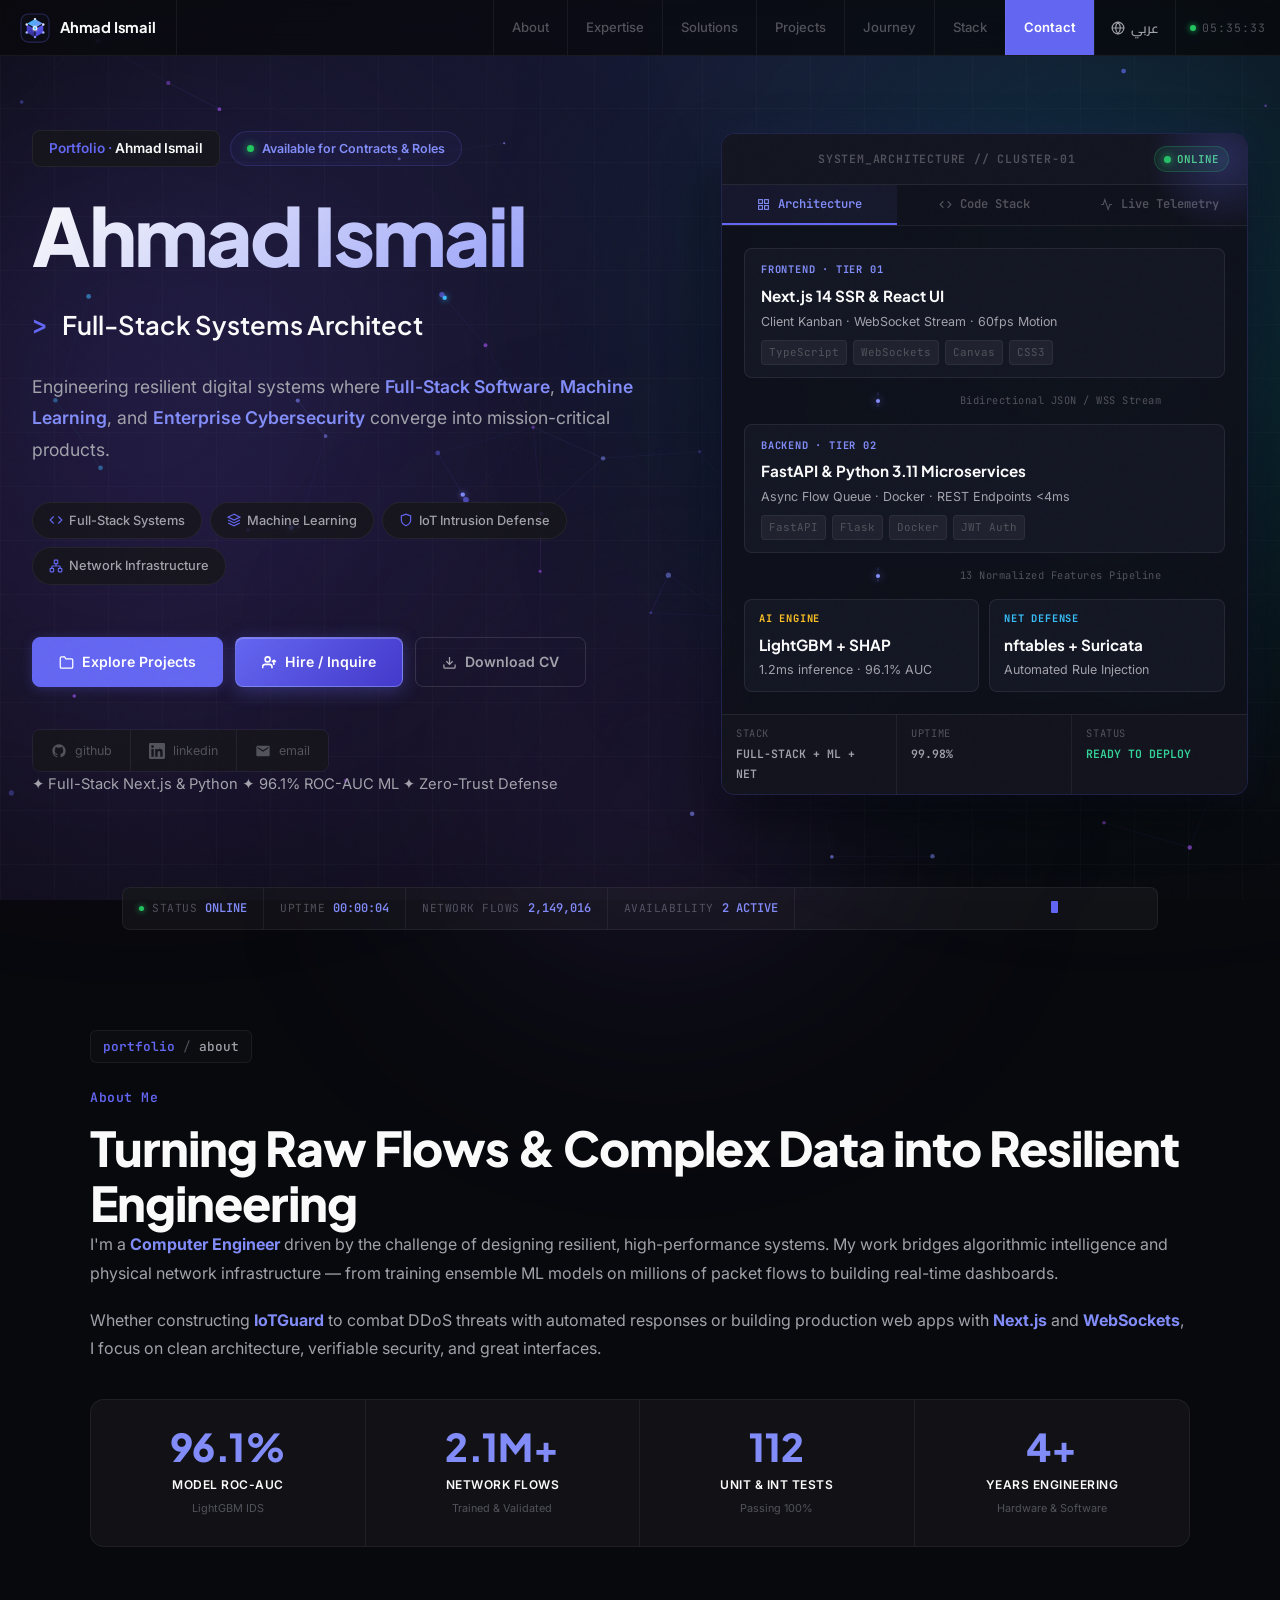
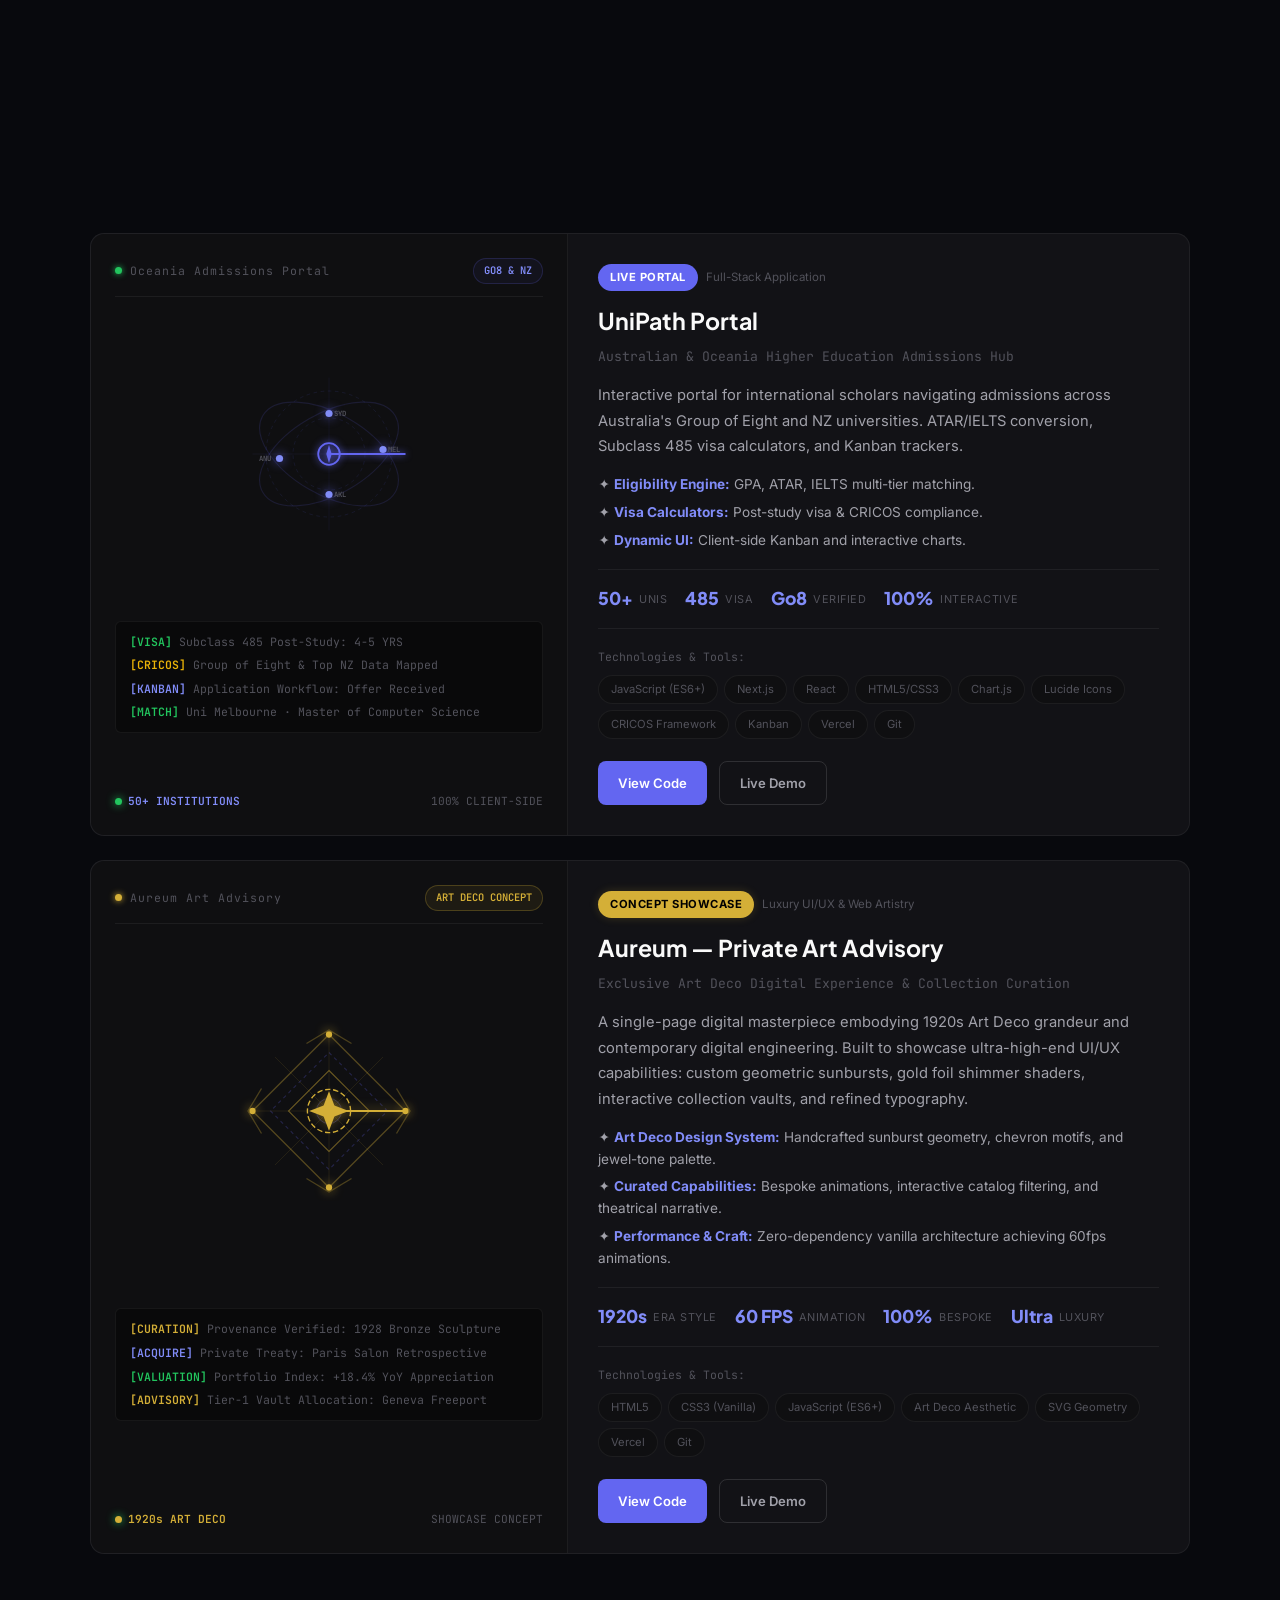
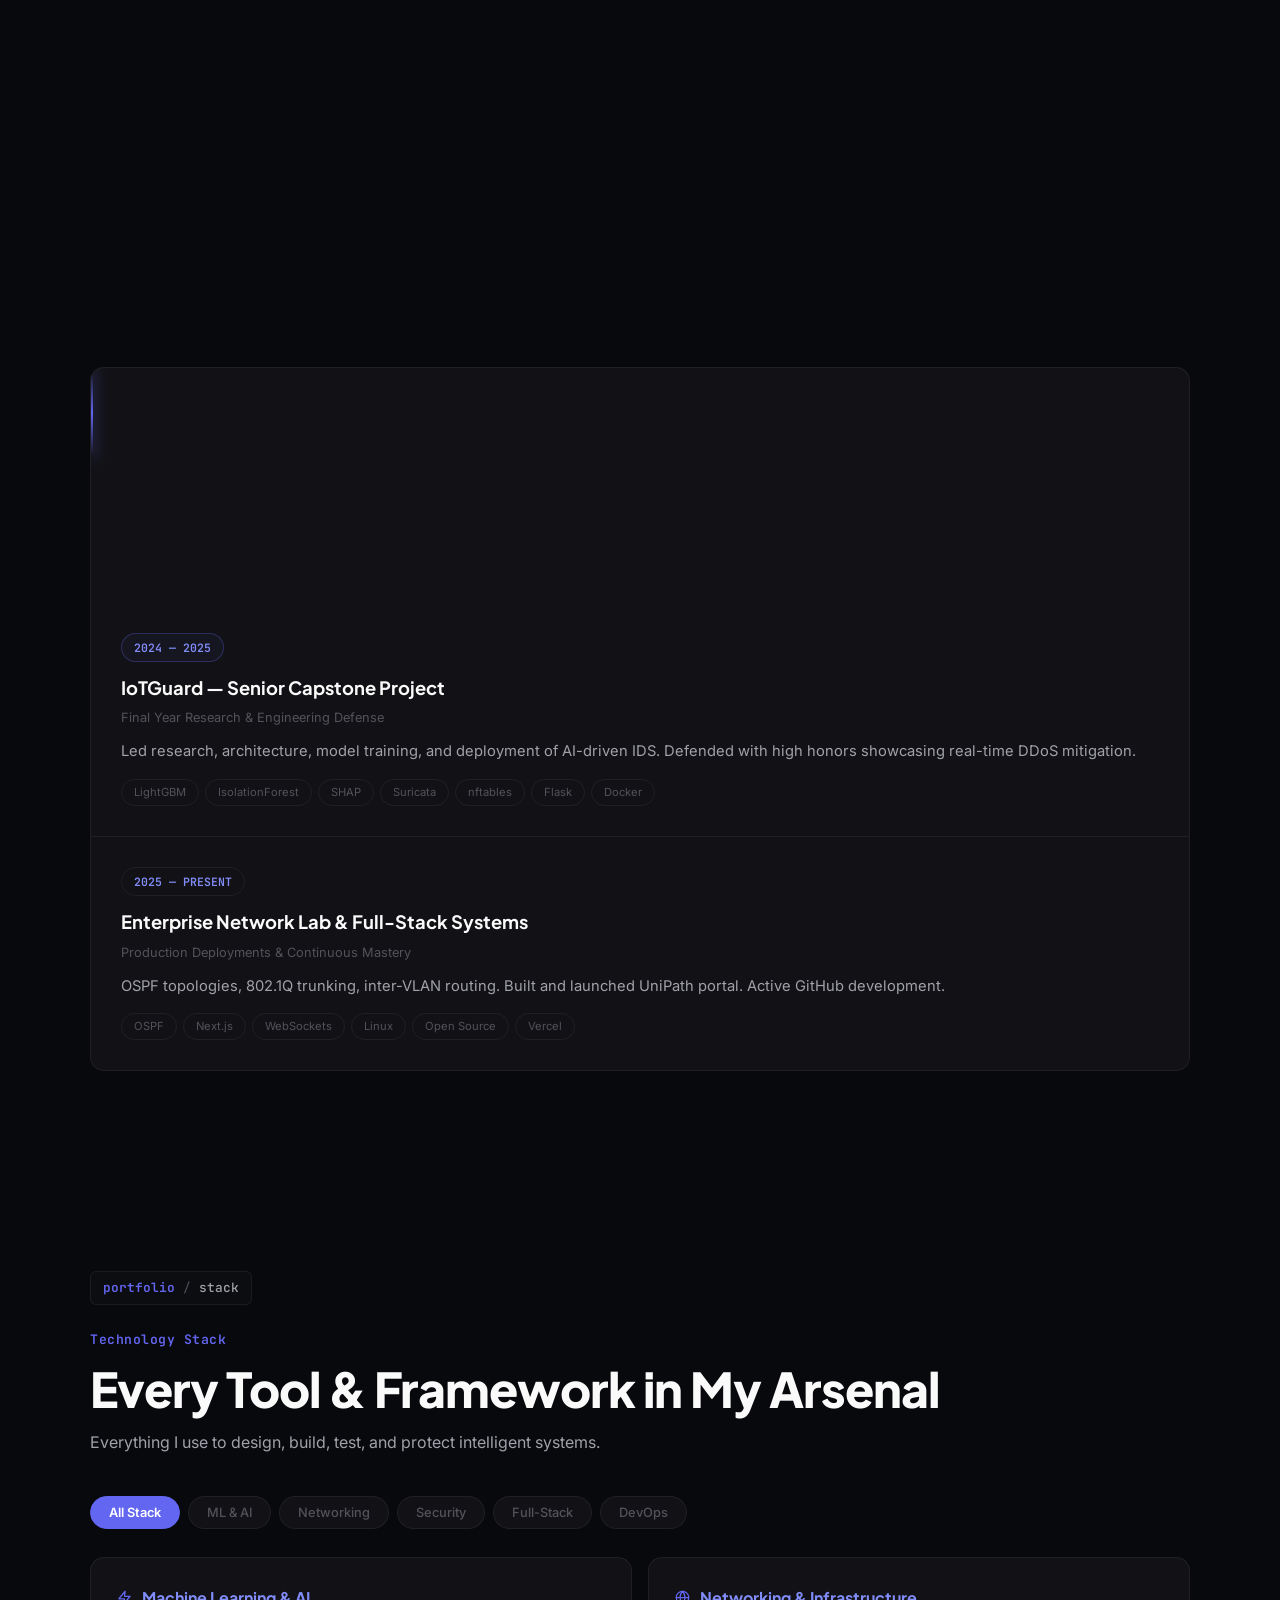
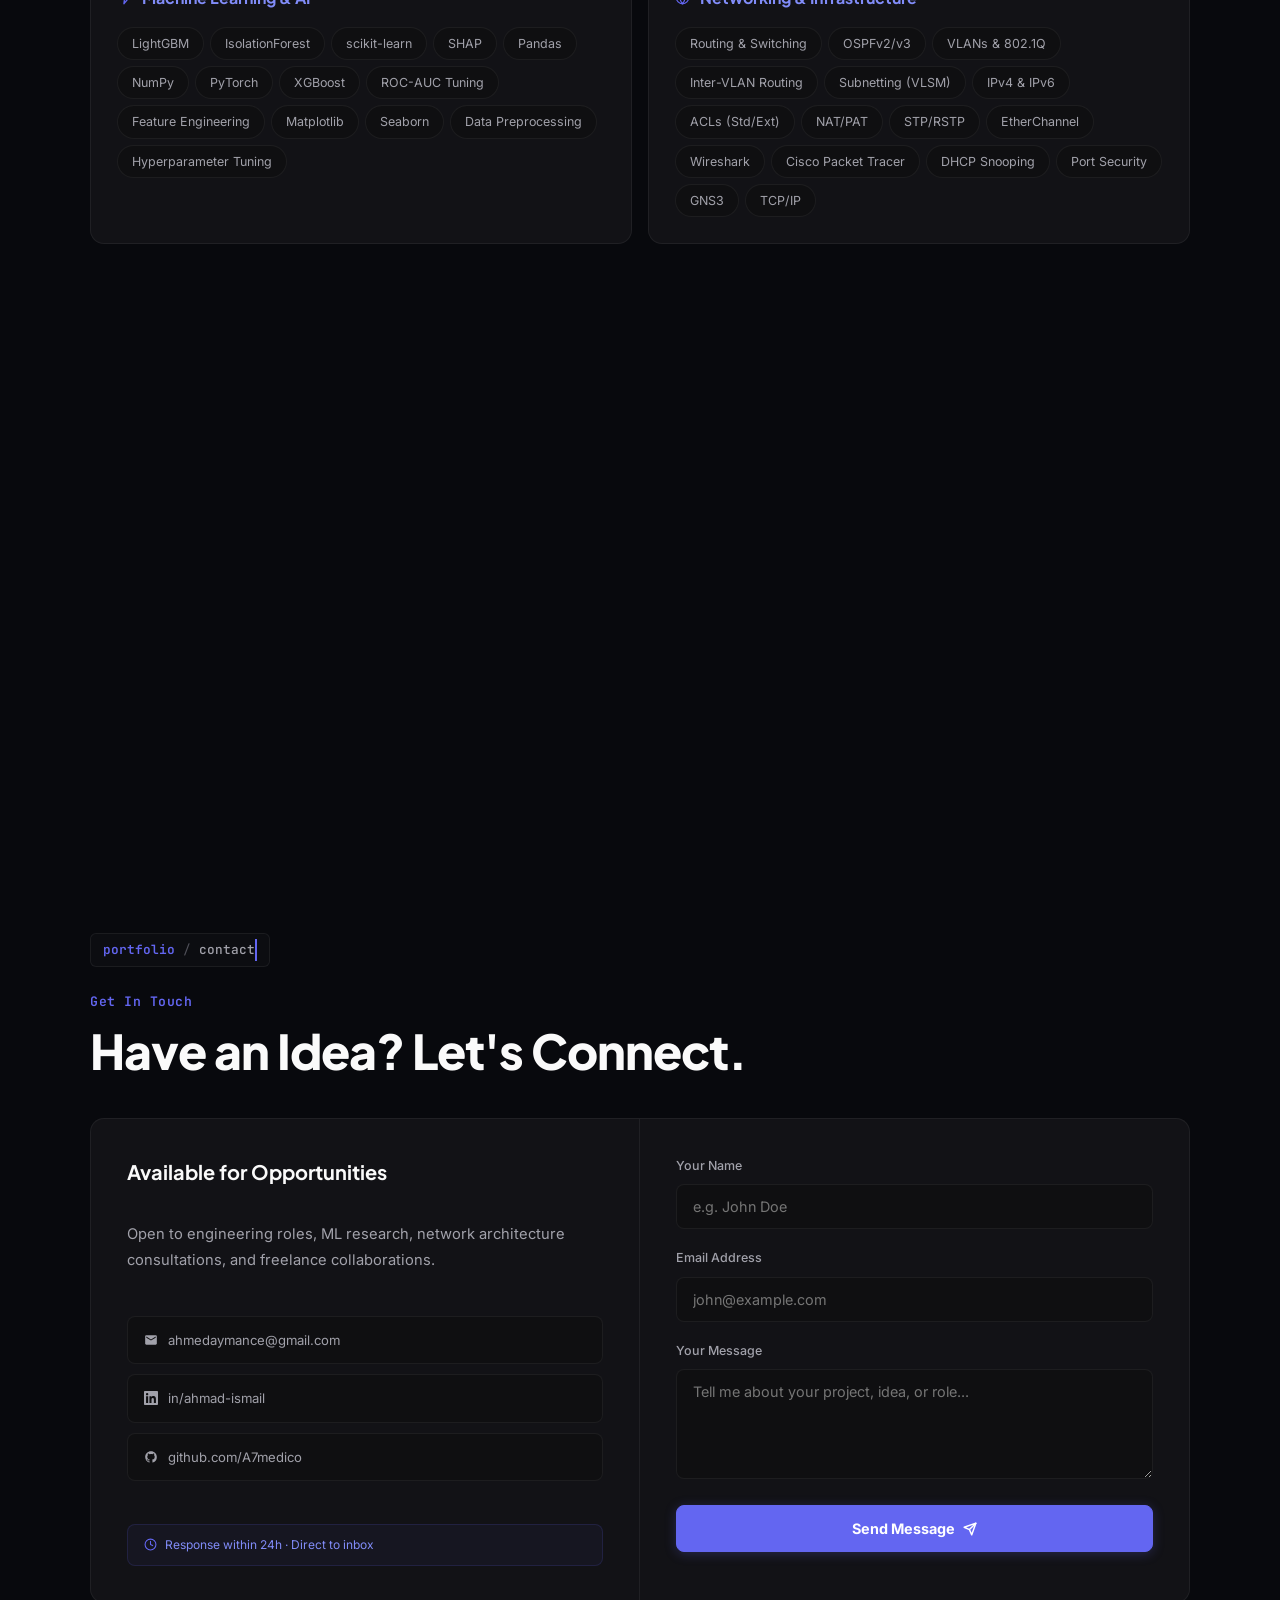
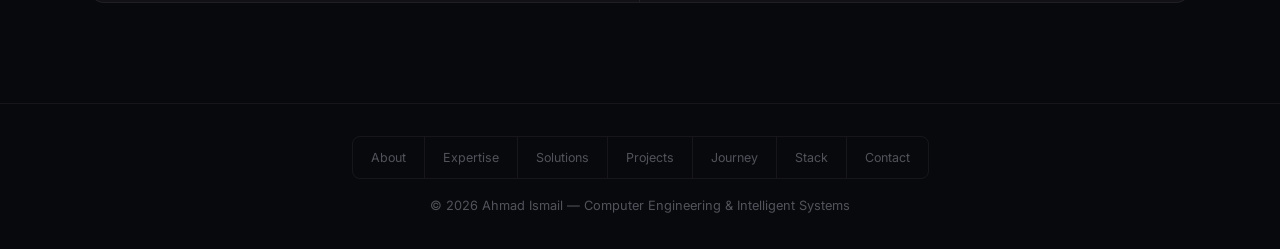
==== commit 85f34e6c: "feat: overhaul background with interactive cyber mesh and grain, replace AI card templates with inte" ====
--- a/index.html
+++ b/index.html
@@ -16,12 +16,14 @@
 </head>
 <body>
 
-<!-- MATRIX RAIN -->
-<canvas id="matrix_canvas"></canvas>
-
-<!-- AMBIENT GLOW ORBS -->
+<!-- DYNAMIC BACKGROUND CANVAS & TEXTURE -->
+<canvas id="bg_canvas" aria-hidden="true"></canvas>
+<div class="grain-overlay" aria-hidden="true"></div>
+
+<!-- AMBIENT VOLUMETRIC AURORAS -->
 <div class="ambient-glow glow-1" aria-hidden="true"></div>
 <div class="ambient-glow glow-2" aria-hidden="true"></div>
+<div class="ambient-glow glow-3" aria-hidden="true"></div>
 
 <!-- LOADER -->
 <div class="loader" id="loader">
@@ -72,8 +74,7 @@
   </a>
   <div class="nav-links" id="nav_links">
     <a href="#about" data-i18n="nav.about">About</a>
-    <a href="#strengths" data-i18n="nav.strengths">Strengths</a>
-    <a href="#services" data-i18n="nav.expertise">Expertise</a>
+    <a href="#services" data-i18n="nav.expertise">Capabilities</a>
     <a href="#solutions" data-i18n="nav.solutions">Solutions</a>
     <a href="#projects" data-i18n="nav.projects">Projects</a>
     <a href="#journey" data-i18n="nav.journey">Journey</a>
@@ -384,201 +385,322 @@
   </div>
 </section>
 
-<!-- STRENGTHS BENTO -->
-<section id="strengths">
+<!-- CAPABILITIES & INTERACTIVE SYSTEMS MATRIX -->
+<section id="services" class="capabilities-matrix-section">
   <div class="section-inner">
-    <div class="cmd-header reveal"><span class="prompt">portfolio</span> / <span class="cmd-action" data-i18n="cmd.strengths">strengths</span></div>
+    <div class="cmd-header reveal"><span class="prompt">portfolio</span> / <span class="cmd-action" data-i18n="cmd.services">capabilities_matrix</span></div>
     <div class="section-heading-wrap reveal">
-      <div class="section-eyebrow" data-i18n="strengths.eyebrow">Core Strengths</div>
-      <h2 class="section-big-title" data-i18n="strengths.title">Beyond Code — What Drives My Engineering</h2>
-    </div>
-    <div class="bento-grid">
-      <div class="bento-card span-2 reveal">
-        <div class="bento-icon"><svg width="20" height="20" viewBox="0 0 24 24" fill="none" stroke="currentColor" stroke-width="2"><circle cx="12" cy="12" r="10"/><path d="M12 16v-4"/><path d="M12 8h.01"/></svg></div>
-        <h3 data-i18n="bento.systems_title">Systems Thinking &amp; Architecture Design</h3>
-        <p data-i18n="bento.systems_desc">I don't just write code — I architect complete systems. From packet capture pipelines to real-time dashboards, every component is designed to work harmoniously at scale.</p>
-      </div>
-      <div class="bento-card reveal">
-        <div class="bento-icon"><svg width="20" height="20" viewBox="0 0 24 24" fill="none" stroke="currentColor" stroke-width="2"><path d="M12 2L2 7l10 5 10-5-10-5z"/><path d="M2 17l10 5 10-5"/><path d="M2 12l10 5 10-5"/></svg></div>
-        <div class="bento-stat">96.1%</div>
-        <h3 data-i18n="bento.precision_title">Precision-Driven ML</h3>
-        <p data-i18n="bento.precision_desc">Models that explain their reasoning through SHAP values and transparent decision boundaries.</p>
-      </div>
-      <div class="bento-card reveal">
-        <div class="bento-icon"><svg width="20" height="20" viewBox="0 0 24 24" fill="none" stroke="currentColor" stroke-width="2"><path d="M12 22s8-4 8-10V5l-8-3-8 3v7c0 6 8 10 8 10z"/></svg></div>
-        <h3 data-i18n="bento.security_title">Security-First Mindset</h3>
-        <p data-i18n="bento.security_desc">From automated firewall enforcement to zero-trust verification and JWT authentication — security is always first-class.</p>
-      </div>
-      <div class="bento-card reveal">
-        <div class="bento-icon"><svg width="20" height="20" viewBox="0 0 24 24" fill="none" stroke="currentColor" stroke-width="2"><rect x="16" y="16" width="6" height="6" rx="1"/><rect x="2" y="16" width="6" height="6" rx="1"/><rect x="9" y="2" width="6" height="6" rx="1"/><path d="M5 16v-3a1 1 0 0 1 1-1h12a1 1 0 0 1 1 1v3"/><path d="M12 12V8"/></svg></div>
-        <h3 data-i18n="bento.network_title">Deep Network Expertise</h3>
-        <p data-i18n="bento.network_desc">Multi-area OSPF, VLAN segmentation, ACLs, NAT/PAT, and Wireshark forensics across enterprise topologies.</p>
-      </div>
-      <div class="bento-card reveal">
-        <div class="bento-icon"><svg width="20" height="20" viewBox="0 0 24 24" fill="none" stroke="currentColor" stroke-width="2"><polyline points="16 18 22 12 16 6"/><polyline points="8 6 2 12 8 18"/></svg></div>
-        <h3 data-i18n="bento.fullstack_title">End-to-End Builder</h3>
-        <p data-i18n="bento.fullstack_desc">From Python ML backends to React frontends, Docker to Vercel — I own the entire lifecycle.</p>
-      </div>
-      <div class="bento-card reveal">
-        <div class="bento-icon"><svg width="20" height="20" viewBox="0 0 24 24" fill="none" stroke="currentColor" stroke-width="2"><path d="M17 21v-2a4 4 0 0 0-4-4H5a4 4 0 0 0-4 4v2"/><circle cx="9" cy="7" r="4"/><path d="M23 21v-2a4 4 0 0 0-3-3.87"/><path d="M16 3.13a4 4 0 0 1 0 7.75"/></svg></div>
-        <h3 data-i18n="bento.collab_title">Collaborative &amp; Bilingual</h3>
-        <p data-i18n="bento.collab_desc">Fluent in English and Arabic, comfortable in cross-functional teams, passionate about clear documentation.</p>
-      </div>
-    </div>
-  </div>
-</section>
-
-<!-- EXPERTISE -->
-<section id="services">
-  <div class="section-inner">
-    <div class="cmd-header reveal"><span class="prompt">portfolio</span> / <span class="cmd-action" data-i18n="cmd.services">expertise</span></div>
-    <div class="section-heading-wrap reveal">
-      <div class="section-eyebrow" data-i18n="expertise.eyebrow">Specializations</div>
-      <h2 class="section-big-title" data-i18n="expertise.title">Four Pillars of Engineering Precision</h2>
-    </div>
-    <div class="services-grid">
-      <!-- 01: Full-Stack & Real-Time Systems -->
-      <div class="service-card reveal">
-        <div class="service-icon-wrap"><div class="service-icon"><svg width="22" height="22" viewBox="0 0 24 24" fill="none" stroke="currentColor" stroke-width="2"><polyline points="16 18 22 12 16 6"/><polyline points="8 6 2 12 8 18"/></svg></div><span class="service-num">01</span></div>
-        <div class="service-body">
-          <h3 data-i18n="exp.dev_title">Full-Stack &amp; Real-Time Systems</h3>
-          <p data-i18n="exp.dev_desc">Building responsive web apps and distributed microservices. WebSocket data feeds, analytics dashboards, and RESTful APIs.</p>
-          <ul class="service-checklist">
-            <li data-i18n="exp.dev_point1">✦ WebSocket live streaming and real-time telemetry charting</li>
-            <li data-i18n="exp.dev_point2">✦ Production apps with Next.js, React, Flask, and Node.js</li>
-            <li data-i18n="exp.dev_point3">✦ Docker deployment, CI/CD pipelines, and JWT security</li>
-          </ul>
-          <div class="service-tags"><span>Next.js</span><span>Flask</span><span>JavaScript</span><span>WebSockets</span><span>Chart.js</span><span>Docker</span><span>REST APIs</span><span>React</span></div>
-        </div>
-        <div class="service-visual-widget">
-          <div class="widget-top-bar">
-            <span class="widget-file-name">api_stream.ts</span>
-            <span class="widget-status-badge green">WS: 60 FPS</span>
-          </div>
-          <div class="widget-code-preview">
-            <span class="c-keyword">const</span> res = <span class="c-keyword">await</span> stream.<span class="c-fn">push</span>({<br>
-            &nbsp;&nbsp;state: <span class="c-string">'HYDRATED'</span>,<br>
-            &nbsp;&nbsp;latency: <span class="c-num">0.8</span>, <span class="c-comment">// ms</span><br>
-            &nbsp;&nbsp;auth: <span class="c-type">JWT_VERIFIED</span><br>
-            });
-          </div>
-        </div>
-      </div>
-
-      <!-- 02: Machine Learning & AI Systems -->
-      <div class="service-card reveal reveal-delay-1">
-        <div class="service-icon-wrap"><div class="service-icon"><svg width="22" height="22" viewBox="0 0 24 24" fill="none" stroke="currentColor" stroke-width="2"><path d="M12 2L2 7l10 5 10-5-10-5z"/><path d="M2 17l10 5 10-5"/><path d="M2 12l10 5 10-5"/></svg></div><span class="service-num">02</span></div>
-        <div class="service-body">
-          <h3 data-i18n="exp.ml_title">Machine Learning &amp; AI Systems</h3>
-          <p data-i18n="exp.ml_desc">Designing, training, and deploying production-grade ML pipelines with ensemble models, feature engineering, and model explainability.</p>
-          <ul class="service-checklist">
-            <li data-i18n="exp.ml_point1">✦ High-accuracy ensemble architectures (LightGBM, XGBoost, IsolationForest)</li>
-            <li data-i18n="exp.ml_point2">✦ Explainable AI (XAI) using SHAP values for transparent decisions</li>
-            <li data-i18n="exp.ml_point3">✦ End-to-end preprocessing, ROC-AUC validation, hyperparameter tuning</li>
-          </ul>
-          <div class="service-tags"><span>LightGBM</span><span>scikit-learn</span><span>SHAP</span><span>Pandas</span><span>IsolationForest</span><span>NumPy</span><span>XGBoost</span><span>Matplotlib</span></div>
-        </div>
-        <div class="service-visual-widget">
-          <div class="widget-top-bar">
-            <span class="widget-file-name">model_eval.py</span>
-            <span class="widget-status-badge">AUC: 96.1%</span>
-          </div>
-          <svg class="roc-curve-svg" viewBox="0 0 240 85">
-            <defs>
-              <linearGradient id="rocGradient" x1="0" y1="0" x2="0" y2="1">
-                <stop offset="0%" stop-color="#6366f1" stop-opacity="0.4"/>
-                <stop offset="100%" stop-color="#6366f1" stop-opacity="0"/>
-              </linearGradient>
-            </defs>
-            <line x1="20" y1="10" x2="20" y2="75" class="roc-axis"/>
-            <line x1="20" y1="75" x2="225" y2="75" class="roc-axis"/>
-            <line x1="20" y1="75" x2="220" y2="12" class="roc-diagonal"/>
-            <path d="M 20 75 Q 35 15 220 12 L 220 75 Z" class="roc-area"/>
-            <path d="M 20 75 Q 35 15 220 12" class="roc-line"/>
-            <circle cx="110" cy="22" r="4" class="roc-point"/>
-          </svg>
-          <div class="shap-mini-bars">
-            <div class="shap-mini-row"><span class="shap-lbl">Duration</span><div class="shap-bar-bg"><div class="shap-bar-fill" style="width: 94%;"></div></div><span class="shap-val">0.94</span></div>
-            <div class="shap-mini-row"><span class="shap-lbl">Pkt Len</span><div class="shap-bar-bg"><div class="shap-bar-fill" style="width: 82%;"></div></div><span class="shap-val">0.82</span></div>
-            <div class="shap-mini-row"><span class="shap-lbl">SYN Flags</span><div class="shap-bar-bg"><div class="shap-bar-fill" style="width: 66%;"></div></div><span class="shap-val">0.66</span></div>
-          </div>
-        </div>
-      </div>
-
-      <!-- 03: IoT & Network Cyber Defense -->
-      <div class="service-card reveal reveal-delay-2">
-        <div class="service-icon-wrap"><div class="service-icon"><svg width="22" height="22" viewBox="0 0 24 24" fill="none" stroke="currentColor" stroke-width="2"><path d="M12 22s8-4 8-10V5l-8-3-8 3v7c0 6 8 10 8 10z"/></svg></div><span class="service-num">03</span></div>
-        <div class="service-body">
-          <h3 data-i18n="exp.sec_title">IoT &amp; Network Cyber Defense</h3>
-          <p data-i18n="exp.sec_desc">Architecting intrusion detection and automated mitigation systems. Securing IoT perimeters against zero-day threats, SYN floods, and botnets.</p>
-          <ul class="service-checklist">
-            <li data-i18n="exp.sec_point1">✦ Real-time packet capture, flow inspection, and anomaly detection</li>
-            <li data-i18n="exp.sec_point2">✦ Automated firewall response with dynamic nftables rule injection</li>
-            <li data-i18n="exp.sec_point3">✦ Suricata IDS integration, threat intel feeds, and log correlation</li>
-          </ul>
-          <div class="service-tags"><span>Suricata</span><span>nftables</span><span>Scapy</span><span>Threat Intel</span><span>Packet Analysis</span><span>Zero Trust</span><span>Nmap</span></div>
-        </div>
-        <div class="service-visual-widget">
-          <div class="widget-top-bar">
-            <span class="widget-file-name">firewall_engine.c</span>
-            <span class="widget-status-badge cyan">ZERO-TRUST</span>
-          </div>
-          <svg class="sec-radar-svg" viewBox="0 0 240 85">
-            <circle cx="120" cy="42" r="38" class="radar-ring"/>
-            <circle cx="120" cy="42" r="22" class="radar-ring"/>
-            <line x1="75" y1="42" x2="165" y2="42" class="radar-crosshair"/>
-            <line x1="120" y1="5" x2="120" y2="80" class="radar-crosshair"/>
-            <line x1="120" y1="42" x2="155" y2="25" class="radar-sweep"/>
-            <circle cx="145" cy="30" r="3" class="radar-blip"/>
-          </svg>
-          <div class="widget-code-preview">
-            <span class="c-keyword">[NFT]</span> DROP IP 192.168.1.105<br>
-            <span class="c-fn">[IDS]</span> SYN_FLOOD MITIGATED (0.4ms)
-          </div>
-        </div>
-      </div>
-
-      <!-- 04: Enterprise Network Architecture -->
-      <div class="service-card reveal reveal-delay-3">
-        <div class="service-icon-wrap"><div class="service-icon"><svg width="22" height="22" viewBox="0 0 24 24" fill="none" stroke="currentColor" stroke-width="2"><rect x="16" y="16" width="6" height="6" rx="1"/><rect x="2" y="16" width="6" height="6" rx="1"/><rect x="9" y="2" width="6" height="6" rx="1"/><path d="M5 16v-3a1 1 0 0 1 1-1h12a1 1 0 0 1 1 1v3"/><path d="M12 12V8"/></svg></div><span class="service-num">04</span></div>
-        <div class="service-body">
-          <h3 data-i18n="exp.net_title">Enterprise Network Architecture</h3>
-          <p data-i18n="exp.net_desc">Deep expertise in architecting and hardening complex enterprise networks across Layer 2 and Layer 3 topologies.</p>
-          <ul class="service-checklist">
-            <li data-i18n="exp.net_point1">✦ Multi-area OSPFv2/v3, metric tuning, route convergence</li>
-            <li data-i18n="exp.net_point2">✦ VLAN segmentation, 802.1Q trunking, Inter-VLAN routing</li>
-            <li data-i18n="exp.net_point3">✦ IPv4/IPv6 VLSM, STP/RSTP/PortFast, EtherChannel bonding</li>
-            <li data-i18n="exp.net_point4">✦ ACLs, NAT/PAT, DHCP Snooping, Port Security</li>
-            <li data-i18n="exp.net_point5">✦ Wireshark forensics and diagnostic packet analysis</li>
-          </ul>
-          <div class="service-tags"><span>Routing &amp; Switching</span><span>OSPF</span><span>VLANs</span><span>VLSM</span><span>ACLs</span><span>STP</span><span>Wireshark</span><span>L2/L3 Hardening</span></div>
-        </div>
-        <div class="service-visual-widget">
-          <div class="widget-top-bar">
-            <span class="widget-file-name">topology_core.conf</span>
-            <span class="widget-status-badge green">0ms CONV</span>
-          </div>
-          <svg class="net-topo-svg" viewBox="0 0 240 85">
-            <line x1="45" y1="42" x2="120" y2="20" class="topo-link"/>
-            <line x1="120" y1="20" x2="195" y2="42" class="topo-link"/>
-            <line x1="45" y1="42" x2="120" y2="65" class="topo-link"/>
-            <line x1="120" y1="65" x2="195" y2="42" class="topo-link"/>
-            <circle cx="82" cy="31" r="3" class="topo-packet"/>
-            <circle cx="158" cy="54" r="3" class="topo-packet" style="animation-delay: 1s;"/>
-            <!-- Core Nodes -->
-            <circle cx="120" cy="20" r="8" fill="#1e1b4b" stroke="#818cf8" stroke-width="2"/>
-            <circle cx="120" cy="65" r="8" fill="#1e1b4b" stroke="#818cf8" stroke-width="2"/>
-            <!-- Access Nodes -->
-            <circle cx="45" cy="42" r="7" fill="#0f172a" stroke="#38bdf8" stroke-width="2"/>
-            <circle cx="195" cy="42" r="7" fill="#0f172a" stroke="#38bdf8" stroke-width="2"/>
-            <text x="120" y="23" fill="#ffffff" font-size="7" text-anchor="middle" font-family="monospace">R1</text>
-            <text x="120" y="68" fill="#ffffff" font-size="7" text-anchor="middle" font-family="monospace">R2</text>
-            <text x="45" y="45" fill="#ffffff" font-size="7" text-anchor="middle" font-family="monospace">SW1</text>
-            <text x="195" y="45" fill="#ffffff" font-size="7" text-anchor="middle" font-family="monospace">SW2</text>
-          </svg>
-          <div class="widget-code-preview">
-            <span class="c-comment">// 802.1Q Trunks + Multi-Area OSPF</span><br>
-            <span class="c-string">L2/L3 Routing</span> · Cost: 10
+      <div class="section-eyebrow" data-i18n="expertise.eyebrow">Engineering Matrix &amp; Live Simulation</div>
+      <h2 class="section-big-title" data-i18n="expertise.title">Four Domains of Technical Rigor — Tested Live</h2>
+      <p class="section-sub-desc" data-i18n="expertise.subtitle">Select an engineering domain on the left to inspect its live reactive testbed on the right. Experience real-time latency simulations, dynamic ROC threshold sweeps, and automated cyber defense execution.</p>
+    </div>
+
+    <div class="capabilities-studio reveal">
+      <!-- Left side: 4 Engineering Channels -->
+      <div class="studio-channels" role="tablist" aria-label="Engineering Capabilities">
+        <!-- Channel 01 -->
+        <button class="studio-channel-btn active" data-channel="fullstack" role="tab" aria-selected="true" aria-controls="pane-fullstack">
+          <div class="channel-indicator"></div>
+          <div class="channel-head">
+            <span class="channel-num">01</span>
+            <span class="channel-badge green" data-i18n="studio.badge_fullstack">REAL-TIME ENGINE</span>
+          </div>
+          <h3 class="channel-title" data-i18n="exp.dev_title">Full-Stack &amp; Real-Time Systems</h3>
+          <p class="channel-summary" data-i18n="exp.dev_desc">Reactive web architectures, low-latency WebSocket streaming, and hardened containerized APIs. From PostgreSQL schema indexing to 60fps frontends.</p>
+          <div class="channel-tags">
+            <span>Next.js</span><span>Flask</span><span>WebSockets</span><span>Docker</span><span>PostgreSQL</span><span>JWT Auth</span>
+          </div>
+        </button>
+
+        <!-- Channel 02 -->
+        <button class="studio-channel-btn" data-channel="ml" role="tab" aria-selected="false" aria-controls="pane-ml">
+          <div class="channel-indicator"></div>
+          <div class="channel-head">
+            <span class="channel-num">02</span>
+            <span class="channel-badge purple" data-i18n="studio.badge_ml">AUC: 96.1%</span>
+          </div>
+          <h3 class="channel-title" data-i18n="exp.ml_title">Machine Learning &amp; AI Systems</h3>
+          <p class="channel-summary" data-i18n="exp.ml_desc">Production ensemble models (LightGBM, IsolationForest) with SHAP explainability, robust feature engineering, and high-throughput vector math.</p>
+          <div class="channel-tags">
+            <span>LightGBM</span><span>IsolationForest</span><span>SHAP</span><span>scikit-learn</span><span>Pandas</span><span>NumPy</span>
+          </div>
+        </button>
+
+        <!-- Channel 03 -->
+        <button class="studio-channel-btn" data-channel="cyber" role="tab" aria-selected="false" aria-controls="pane-cyber">
+          <div class="channel-indicator"></div>
+          <div class="channel-head">
+            <span class="channel-num">03</span>
+            <span class="channel-badge cyan" data-i18n="studio.badge_cyber">AUTOMATED MITIGATION</span>
+          </div>
+          <h3 class="channel-title" data-i18n="exp.sec_title">IoT &amp; Network Cyber Defense</h3>
+          <p class="channel-summary" data-i18n="exp.sec_desc">Autonomous intrusion defense. Real-time packet parsing via Scapy &amp; Suricata with sub-millisecond dynamic nftables firewall rule injection.</p>
+          <div class="channel-tags">
+            <span>Suricata</span><span>nftables</span><span>Scapy</span><span>Threat Intel</span><span>Zero Trust</span><span>Nmap</span>
+          </div>
+        </button>
+
+        <!-- Channel 04 -->
+        <button class="studio-channel-btn" data-channel="net" role="tab" aria-selected="false" aria-controls="pane-net">
+          <div class="channel-indicator"></div>
+          <div class="channel-head">
+            <span class="channel-num">04</span>
+            <span class="channel-badge amber" data-i18n="studio.badge_net">L2/L3 HARDENED</span>
+          </div>
+          <h3 class="channel-title" data-i18n="exp.net_title">Enterprise Network Architecture</h3>
+          <p class="channel-summary" data-i18n="exp.net_desc">Multi-Area OSPF, 802.1Q VLAN trunking, EtherChannel bonding, strict ACL perimeter policies, and deep Wireshark protocol diagnostics.</p>
+          <div class="channel-tags">
+            <span>OSPFv2/v3</span><span>802.1Q</span><span>VLAN Trunking</span><span>ACLs</span><span>Wireshark</span><span>STP/RSTP</span>
+          </div>
+        </button>
+      </div>
+
+      <!-- Right side: Live Engineering Workstation / Interactive Sandbox -->
+      <div class="studio-sandbox">
+        <!-- Workstation Frame Header -->
+        <div class="sandbox-header">
+          <div class="sandbox-window-controls">
+            <span class="window-dot red"></span>
+            <span class="window-dot yellow"></span>
+            <span class="window-dot green"></span>
+          </div>
+          <div class="sandbox-center-id">
+            <span class="sandbox-mode-pill">INTERACTIVE TESTBED</span>
+            <span id="sandbox_title" class="sandbox-active-file">realtime_stream.ts</span>
+          </div>
+          <div class="sandbox-header-status">
+            <span class="live-pulse-dot"></span>
+            <span id="sandbox_conn_status" class="sandbox-status-text">ONLINE · 60 FPS</span>
+          </div>
+        </div>
+
+        <!-- Pane 01: Full-Stack & WebSocket Telemetry Stream -->
+        <div class="sandbox-pane active" id="pane-fullstack" data-pane="fullstack">
+          <div class="sandbox-toolbar">
+            <div class="toolbar-stat">
+              <span class="stat-meta">PIPE LATENCY:</span>
+              <span id="live_ping_val" class="stat-accent">0.82 ms</span>
+            </div>
+            <div class="toolbar-stat">
+              <span class="stat-meta">AUTH:</span>
+              <span class="stat-accent green">JWT_VERIFIED</span>
+            </div>
+            <button id="btn_send_payload" class="sandbox-action-btn" title="Simulate sending a WebSocket event payload">
+              <svg width="14" height="14" viewBox="0 0 24 24" fill="none" stroke="currentColor" stroke-width="2"><polygon points="5 3 19 12 5 21 5 3"/></svg>
+              <span>Dispatch Payload</span>
+            </button>
+          </div>
+          <div class="interactive-terminal-screen" id="fullstack_terminal">
+            <div class="term-line timestamp">[00:00:01.002] <span class="c-keyword">INIT</span> WebSocket Server listening on wss://cluster-01.telemetry:8443</div>
+            <div class="term-line">[00:00:01.120] <span class="c-fn">AUTHENTICATE</span> Bearer token verified · scope [telemetry:rw, stream:events]</div>
+            <div class="term-line success">[00:00:01.240] <span class="c-string">ESTABLISHED</span> Connection 172.16.0.1:443 (Client v4.12.0 - TLS 1.3)</div>
+            <div class="term-line">[00:00:01.405] <span class="c-keyword">STREAM_EVENT</span> Frame #10492 | Size: 1.4KB | Ingest Latency: 0.82ms</div>
+            <div class="term-line active-pulse">[00:00:01.650] <span class="c-type">STATE_SYNC</span> Next.js UI hydrated · Zero dropped frames (60.0 FPS)</div>
+          </div>
+          <div class="sandbox-metrics-bar">
+            <div class="metric-item">
+              <span class="metric-label">STREAM THROUGHPUT</span>
+              <span class="metric-num">12,400 msg/s</span>
+            </div>
+            <div class="metric-item">
+              <span class="metric-label">EVENT EMITTER</span>
+              <span class="metric-num">Zero-Allocation</span>
+            </div>
+            <div class="metric-item">
+              <span class="metric-label">UPTIME</span>
+              <span class="metric-num green">99.99%</span>
+            </div>
+          </div>
+        </div>
+
+        <!-- Pane 02: ML ROC-AUC Curve & Dynamic Threshold Slider -->
+        <div class="sandbox-pane" id="pane-ml" data-pane="ml">
+          <div class="sandbox-toolbar">
+            <div class="toolbar-stat">
+              <span class="stat-meta">MODEL:</span>
+              <span class="stat-accent">LightGBM + IsoForest</span>
+            </div>
+            <div class="toolbar-stat">
+              <span class="stat-meta">DATASET:</span>
+              <span class="stat-accent">2,100,000+ Flows</span>
+            </div>
+            <div class="toolbar-stat">
+              <span class="stat-meta">OVERALL AUC:</span>
+              <span class="stat-accent purple">96.1%</span>
+            </div>
+          </div>
+
+          <div class="pane-slider-bar">
+            <label for="roc_slider" class="slider-label">
+              <span>Decision Threshold:</span>
+              <strong id="threshold_val">0.50</strong>
+            </label>
+            <input type="range" id="roc_slider" class="interactive-range" min="0.05" max="0.95" step="0.01" value="0.50">
+          </div>
+
+          <div class="interactive-roc-wrap">
+            <svg class="roc-interactive-svg" viewBox="0 0 400 160" preserveAspectRatio="none">
+              <defs>
+                <linearGradient id="rocStudioGrad" x1="0" y1="0" x2="0" y2="1">
+                  <stop offset="0%" stop-color="#818cf8" stop-opacity="0.35"/>
+                  <stop offset="100%" stop-color="#818cf8" stop-opacity="0"/>
+                </linearGradient>
+              </defs>
+              <line x1="40" y1="20" x2="380" y2="20" stroke="rgba(255,255,255,0.05)" stroke-width="1"/>
+              <line x1="40" y1="55" x2="380" y2="55" stroke="rgba(255,255,255,0.05)" stroke-width="1"/>
+              <line x1="40" y1="90" x2="380" y2="90" stroke="rgba(255,255,255,0.05)" stroke-width="1"/>
+              <line x1="40" y1="125" x2="380" y2="125" stroke="rgba(255,255,255,0.05)" stroke-width="1"/>
+              <line x1="125" y1="20" x2="125" y2="140" stroke="rgba(255,255,255,0.05)" stroke-width="1"/>
+              <line x1="210" y1="20" x2="210" y2="140" stroke="rgba(255,255,255,0.05)" stroke-width="1"/>
+              <line x1="295" y1="20" x2="295" y2="140" stroke="rgba(255,255,255,0.05)" stroke-width="1"/>
+              <line x1="40" y1="15" x2="40" y2="140" stroke="rgba(255,255,255,0.2)" stroke-width="1.5"/>
+              <line x1="40" y1="140" x2="385" y2="140" stroke="rgba(255,255,255,0.2)" stroke-width="1.5"/>
+              <line x1="40" y1="140" x2="380" y2="20" stroke="rgba(255,255,255,0.15)" stroke-dasharray="4 4" stroke-width="1"/>
+              <path d="M 40 140 Q 65 30, 380 20 L 380 140 Z" fill="url(#rocStudioGrad)"/>
+              <path d="M 40 140 Q 65 30, 380 20" fill="none" stroke="#818cf8" stroke-width="3" filter="drop-shadow(0 0 8px rgba(99,102,241,0.6))"/>
+              <circle id="roc_point_marker" cx="210" cy="25" r="7" fill="#6366f1" stroke="#ffffff" stroke-width="2.5" filter="drop-shadow(0 0 8px #a5b4fc)"/>
+              <text x="35" y="25" fill="#64748b" font-size="9" text-anchor="end" font-family="monospace">1.0</text>
+              <text x="35" y="80" fill="#64748b" font-size="9" text-anchor="end" font-family="monospace">0.5</text>
+              <text x="35" y="142" fill="#64748b" font-size="9" text-anchor="end" font-family="monospace">0.0</text>
+              <text x="40" y="153" fill="#64748b" font-size="9" text-anchor="start" font-family="monospace">0.0 (FPR)</text>
+              <text x="380" y="153" fill="#64748b" font-size="9" text-anchor="end" font-family="monospace">1.0</text>
+            </svg>
+          </div>
+
+          <div class="sandbox-metrics-bar">
+            <div class="metric-item">
+              <span class="metric-label">TRUE POSITIVE RATE</span>
+              <span id="metric_tpr" class="metric-num green">96.8%</span>
+            </div>
+            <div class="metric-item">
+              <span class="metric-label">FALSE POSITIVE RATE</span>
+              <span id="metric_fpr" class="metric-num cyan">1.4%</span>
+            </div>
+            <div class="metric-item">
+              <span class="metric-label">SHAP TOP FEATURE</span>
+              <span class="metric-num purple">Flow_Duration (0.94)</span>
+            </div>
+          </div>
+        </div>
+
+        <!-- Pane 03: Cyber Defense & Threat Mitigation Simulator -->
+        <div class="sandbox-pane" id="pane-cyber" data-pane="cyber">
+          <div class="sandbox-toolbar">
+            <div class="toolbar-stat">
+              <span class="stat-meta">DEFENSE ENGINE:</span>
+              <span class="stat-accent cyan">Suricata + nftables</span>
+            </div>
+            <div class="toolbar-stat">
+              <span class="stat-meta">STATUS:</span>
+              <span id="firewall_state_pill" class="stat-accent green">PERIMETER_SECURE</span>
+            </div>
+            <button id="btn_simulate_attack" class="sandbox-action-btn danger" title="Simulate a live SYN flood attack burst">
+              <svg width="14" height="14" viewBox="0 0 24 24" fill="none" stroke="currentColor" stroke-width="2"><path d="M12 22s8-4 8-10V5l-8-3-8 3v7c0 6 8 10 8 10z"/></svg>
+              <span>Simulate SYN Flood</span>
+            </button>
+          </div>
+
+          <div class="cyber-radar-terminal-split">
+            <div class="radar-box">
+              <svg class="interactive-radar-svg" viewBox="0 0 180 180">
+                <circle cx="90" cy="90" r="80" fill="none" stroke="rgba(14,165,233,0.18)" stroke-width="1"/>
+                <circle cx="90" cy="90" r="55" fill="none" stroke="rgba(14,165,233,0.22)" stroke-width="1"/>
+                <circle cx="90" cy="90" r="30" fill="none" stroke="rgba(14,165,233,0.26)" stroke-width="1"/>
+                <line x1="90" y1="10" x2="90" y2="170" stroke="rgba(14,165,233,0.25)" stroke-width="1"/>
+                <line x1="10" y1="90" x2="170" y2="90" stroke="rgba(14,165,233,0.25)" stroke-width="1"/>
+                <line x1="90" y1="90" x2="160" y2="35" class="radar-live-sweep"/>
+                <circle cx="130" cy="50" r="3.5" class="radar-target-blip active"/>
+                <circle cx="60" cy="115" r="3" class="radar-target-blip"/>
+                <circle cx="90" cy="90" r="4" fill="#38bdf8"/>
+              </svg>
+            </div>
+            <div class="interactive-terminal-screen cyber-term" id="cyber_terminal">
+              <div class="term-line timestamp">[14:02:18.110] <span class="c-keyword">[SURICATA]</span> Packet ingestion queue primed · 0 alerts</div>
+              <div class="term-line">[14:02:18.420] <span class="c-fn">[FLOW]</span> 192.168.1.45:49210 → 10.0.0.1:443 (TLS Handshake OK)</div>
+              <div class="term-line success">[14:02:19.012] <span class="c-string">[HEALTH]</span> Zero anomalous vectors in sliding 10s window</div>
+              <div class="term-line active-pulse">[14:02:20.100] <span class="c-type">[MONITOR]</span> Listening for TCP flag anomalies on interface eth0...</div>
+            </div>
+          </div>
+
+          <div class="sandbox-metrics-bar">
+            <div class="metric-item">
+              <span class="metric-label">MITIGATION SPEED</span>
+              <span class="metric-num cyan">&lt; 0.4 ms</span>
+            </div>
+            <div class="metric-item">
+              <span class="metric-label">ACTIVE FIREWALL RULES</span>
+              <span id="active_rules_val" class="metric-num">14 Active</span>
+            </div>
+            <div class="metric-item">
+              <span class="metric-label">POLICY</span>
+              <span class="metric-num green">Default DROP</span>
+            </div>
+          </div>
+        </div>
+
+        <!-- Pane 04: Enterprise Network Topology Inspector -->
+        <div class="sandbox-pane" id="pane-net" data-pane="net">
+          <div class="sandbox-toolbar">
+            <div class="toolbar-stat">
+              <span class="stat-meta">TOPOLOGY:</span>
+              <span class="stat-accent amber">Multi-Area OSPFv2/v3</span>
+            </div>
+            <div class="toolbar-stat">
+              <span class="stat-meta">CONVERGENCE:</span>
+              <span class="stat-accent green">0 ms (Sub-second BFD)</span>
+            </div>
+            <div class="toolbar-stat">
+              <span class="stat-meta">INTERACTION:</span>
+              <span class="stat-accent">Click node to inspect</span>
+            </div>
+          </div>
+
+          <div class="interactive-topo-stage">
+            <svg class="topo-interactive-svg" viewBox="0 0 460 170">
+              <line x1="80" y1="85" x2="230" y2="40" class="topo-mesh-link"/>
+              <line x1="80" y1="85" x2="230" y2="130" class="topo-mesh-link"/>
+              <line x1="230" y1="40" x2="380" y2="85" class="topo-mesh-link"/>
+              <line x1="230" y1="130" x2="380" y2="85" class="topo-mesh-link"/>
+              <line x1="230" y1="40" x2="230" y2="130" class="topo-mesh-link backbone"/>
+
+              <circle cx="155" cy="62" r="3.5" class="topo-packet"/>
+              <circle cx="305" cy="108" r="3.5" class="topo-packet" style="animation-delay: 0.9s;"/>
+              <circle cx="230" cy="85" r="3.5" class="topo-packet" style="animation-delay: 1.4s;"/>
+
+              <g class="topo-node-g active" data-node="R1" transform="translate(230, 40)" role="button" tabindex="0">
+                <circle cx="0" cy="0" r="22" class="node-halo"/>
+                <circle cx="0" cy="0" r="16" class="node-core core-r"/>
+                <text x="0" y="4" class="node-txt">R1</text>
+                <text x="0" y="-22" class="node-sub">Area 0 (ABR)</text>
+              </g>
+
+              <g class="topo-node-g" data-node="R2" transform="translate(230, 130)" role="button" tabindex="0">
+                <circle cx="0" cy="0" r="22" class="node-halo"/>
+                <circle cx="0" cy="0" r="16" class="node-core core-r"/>
+                <text x="0" y="4" class="node-txt">R2</text>
+                <text x="0" y="32" class="node-sub">Area 0 (Core)</text>
+              </g>
+
+              <g class="topo-node-g" data-node="SW1" transform="translate(80, 85)" role="button" tabindex="0">
+                <circle cx="0" cy="0" r="20" class="node-halo"/>
+                <circle cx="0" cy="0" r="14" class="node-core core-sw"/>
+                <text x="0" y="4" class="node-txt">SW1</text>
+                <text x="0" y="30" class="node-sub">VLAN 10/20 Trunk</text>
+              </g>
+
+              <g class="topo-node-g" data-node="SW2" transform="translate(380, 85)" role="button" tabindex="0">
+                <circle cx="0" cy="0" r="20" class="node-halo"/>
+                <circle cx="0" cy="0" r="14" class="node-core core-sw"/>
+                <text x="0" y="4" class="node-txt">SW2</text>
+                <text x="0" y="30" class="node-sub">VLAN 30/40 Trunk</text>
+              </g>
+            </svg>
+          </div>
+
+          <div class="interactive-terminal-screen net-inspector" id="topo_node_details">
+            <span class="c-keyword">[NODE: R1]</span> Cisco IOS-XE / OSPF Router-ID 10.255.255.1 · State: FULL/DR · Metric Cost: 10<br>
+            <span class="c-fn">INTERFACES:</span> GigabitEthernet0/0/0 (Area 0), Gi0/0/1 (Area 1) · MTU: 1500 · 802.1Q Active<br>
+            <span class="c-string">SECURITY:</span> ACL Ingress Filter: 10.0.0.0/8 PERMIT · Spoof Prevention Enabled
           </div>
         </div>
       </div>
@@ -595,61 +717,58 @@
       <h2 class="section-big-title" data-i18n="solutions.title">Why Work With Me · Enterprise Value Proposition</h2>
     </div>
     
-    <div class="solutions-grid">
-      <!-- Pillar 1 -->
-      <div class="solution-card reveal">
-        <div class="solution-badge"><span class="sol-dot"></span> <span data-i18n="sol.item1_badge">TURNKEY ARCHITECTURE</span></div>
-        <div class="solution-icon-wrap">
-          <svg width="24" height="24" viewBox="0 0 24 24" fill="none" stroke="currentColor" stroke-width="2"><polyline points="16 18 22 12 16 6"/><polyline points="8 6 2 12 8 18"/></svg>
-        </div>
-        <h3 data-i18n="sol.item1_title">End-to-End Full-Stack Execution</h3>
-        <p data-i18n="sol.item1_desc">From data schemas and high-throughput Python/FastAPI microservices to pixel-perfect, accessible Next.js frontends with 60fps responsive animation. You get zero handoff friction and a cohesive, shippable product.</p>
-        <div class="solution-kpi">
-          <span class="kpi-number">100%</span>
-          <span class="kpi-label" data-i18n="sol.item1_kpi">Full-Cycle Ownership</span>
-        </div>
-      </div>
-
-      <!-- Pillar 2 -->
-      <div class="solution-card reveal reveal-delay-1">
-        <div class="solution-badge"><span class="sol-dot"></span> <span data-i18n="sol.item2_badge">ALGORITHMIC SPEED</span></div>
-        <div class="solution-icon-wrap">
-          <svg width="24" height="24" viewBox="0 0 24 24" fill="none" stroke="currentColor" stroke-width="2"><polygon points="13 2 3 14 12 14 11 22 21 10 12 10 13 2"/></svg>
-        </div>
-        <h3 data-i18n="sol.item2_title">Sub-Millisecond Inference &amp; Streaming</h3>
-        <p data-i18n="sol.item2_desc">Trained on millions of samples, optimized for real-time WebSocket pipelines and low-latency inference (&lt;1.2ms). Algorithms engineered for instant response without bloat or server bottlenecks.</p>
-        <div class="solution-kpi">
-          <span class="kpi-number">&lt; 1.2ms</span>
-          <span class="kpi-label" data-i18n="sol.item2_kpi">Inference Latency</span>
-        </div>
-      </div>
-
-      <!-- Pillar 3 -->
-      <div class="solution-card reveal reveal-delay-2">
-        <div class="solution-badge"><span class="sol-dot"></span> <span data-i18n="sol.item3_badge">CYBER DEFENSE</span></div>
-        <div class="solution-icon-wrap">
-          <svg width="24" height="24" viewBox="0 0 24 24" fill="none" stroke="currentColor" stroke-width="2"><path d="M12 22s8-4 8-10V5l-8-3-8 3v7c0 6 8 10 8 10z"/></svg>
-        </div>
-        <h3 data-i18n="sol.item3_title">Zero-Trust &amp; Hardened Infrastructure</h3>
-        <p data-i18n="sol.item3_desc">Built with defense-in-depth principles: automated firewall enforcement (nftables), Suricata IDS flow correlation, rigorous input sanitization, and strict L2/L3 network isolation against attacks.</p>
-        <div class="solution-kpi">
-          <span class="kpi-number">96.1%</span>
-          <span class="kpi-label" data-i18n="sol.item3_kpi">Attack Detection AUC</span>
-        </div>
-      </div>
-
-      <!-- Pillar 4 -->
-      <div class="solution-card reveal reveal-delay-3">
-        <div class="solution-badge"><span class="sol-dot"></span> <span data-i18n="sol.item4_badge">CLIENT COLLABORATION</span></div>
-        <div class="solution-icon-wrap">
-          <svg width="24" height="24" viewBox="0 0 24 24" fill="none" stroke="currentColor" stroke-width="2"><path d="M17 21v-2a4 4 0 0 0-4-4H5a4 4 0 0 0-4 4v2"/><circle cx="9" cy="7" r="4"/><path d="M23 21v-2a4 4 0 0 0-3-3.87"/><path d="M16 3.13a4 4 0 0 1 0 7.75"/></svg>
-        </div>
-        <h3 data-i18n="sol.item4_title">Bilingual Delivery &amp; Transparent Comms</h3>
-        <p data-i18n="sol.item4_desc">Seamless bilingual communication in English and Arabic. Fast iterations, transparent architecture diagrams, thorough documentation, and rapid turnaround for international clients.</p>
-        <div class="solution-kpi">
-          <span class="kpi-number">&lt; 24h</span>
-          <span class="kpi-label" data-i18n="sol.item4_kpi">Response &amp; Iteration</span>
-        </div>
+    <!-- EXECUTIVE PROOF RIBBON -->
+    <div class="executive-proof-ribbon">
+      <div class="proof-pillar reveal">
+        <div class="proof-head">
+          <span class="proof-num">01</span>
+          <span class="proof-badge" data-i18n="sol.item1_badge">FULL-CYCLE OWNERSHIP</span>
+        </div>
+        <div class="proof-kpi">
+          <span class="kpi-val">100%</span>
+          <span class="kpi-unit">ARCHITECTED</span>
+        </div>
+        <h3 class="proof-title" data-i18n="sol.item1_title">End-to-End Systems Execution</h3>
+        <p class="proof-desc" data-i18n="sol.item1_desc">No handoff friction between design, frontend, backend microservices, and network security. From database schema indexing to pixel-perfect Next.js interfaces, every layer is built to run reliably at scale.</p>
+      </div>
+
+      <div class="proof-pillar reveal reveal-delay-1">
+        <div class="proof-head">
+          <span class="proof-num">02</span>
+          <span class="proof-badge" data-i18n="sol.item2_badge">ALGORITHMIC SPEED</span>
+        </div>
+        <div class="proof-kpi">
+          <span class="kpi-val">&lt; 1.2</span>
+          <span class="kpi-unit">MS LATENCY</span>
+        </div>
+        <h3 class="proof-title" data-i18n="sol.item2_title">Sub-Millisecond Inference &amp; Streaming</h3>
+        <p class="proof-desc" data-i18n="sol.item2_desc">Trained across 2.1M+ traffic flows, optimized for real-time WebSocket pipelines and low-latency inference. High-throughput algorithmic code engineered without memory leaks or framework bloat.</p>
+      </div>
+
+      <div class="proof-pillar reveal reveal-delay-2">
+        <div class="proof-head">
+          <span class="proof-num">03</span>
+          <span class="proof-badge" data-i18n="sol.item3_badge">CYBER DEFENSE</span>
+        </div>
+        <div class="proof-kpi">
+          <span class="kpi-val">96.1%</span>
+          <span class="kpi-unit">ROC-AUC</span>
+        </div>
+        <h3 class="proof-title" data-i18n="sol.item3_title">Zero-Trust &amp; Hardened Infrastructure</h3>
+        <p class="proof-desc" data-i18n="sol.item3_desc">Built with defense-in-depth principles: automated firewall enforcement via nftables, Suricata IDS flow correlation, rigorous input sanitization, and strict L2/L3 enterprise network isolation.</p>
+      </div>
+
+      <div class="proof-pillar reveal reveal-delay-3">
+        <div class="proof-head">
+          <span class="proof-num">04</span>
+          <span class="proof-badge" data-i18n="sol.item4_badge">GLOBAL DELIVERY</span>
+        </div>
+        <div class="proof-kpi">
+          <span class="kpi-val">&lt; 24h</span>
+          <span class="kpi-unit">TURNAROUND</span>
+        </div>
+        <h3 class="proof-title" data-i18n="sol.item4_title">Bilingual Delivery &amp; Transparent Comms</h3>
+        <p class="proof-desc" data-i18n="sol.item4_desc">Seamless native communication in English and Arabic. Fast iterations, clean Git commits, architectural documentation, and production readiness for international clients.</p>
       </div>
     </div>
 
@@ -967,8 +1086,7 @@
 <footer class="footer">
   <div class="footer-links">
     <a href="#about" data-i18n="nav.about">About</a>
-    <a href="#strengths" data-i18n="nav.strengths">Strengths</a>
-    <a href="#services" data-i18n="nav.expertise">Expertise</a>
+    <a href="#services" data-i18n="nav.expertise">Capabilities</a>
     <a href="#solutions" data-i18n="nav.solutions">Solutions</a>
     <a href="#projects" data-i18n="nav.projects">Projects</a>
     <a href="#journey" data-i18n="nav.journey">Journey</a>
--- a/styles.css
+++ b/styles.css
@@ -1,3743 +1,7959 @@
-/* ============================================
-   AHMAD ISMAIL — MODERN PORTFOLIO v5.0
-   Dark Premium · Blue-Indigo Accent
-   Clean Typography · Smooth Animations
-   ============================================ */
-
-@import url('https://fonts.googleapis.com/css2?family=Cairo:wght@400;500;600;700;800;900&family=Inter:wght@400;500;600;700;800;900&family=Plus+Jakarta+Sans:wght@500;600;700;800&family=JetBrains+Mono:wght@400;500;600;700&display=swap');
-
-/* ===== MODERN DARK PALETTE ===== */
-:root {
-  --bg-deep: #09090b;
-  --bg-primary: #09090b;
-  --bg-secondary: #0f0f11;
-  --bg-panel: #131316;
-  --bg-card: rgba(22, 22, 26, 0.8);
-  --bg-glass: rgba(22, 22, 26, 0.6);
-
-  --accent: #6366f1;
-  --accent-light: #818cf8;
-  --accent-dark: #4f46e5;
-  --accent-muted: rgba(99, 102, 241, 0.10);
-  --accent-faint: rgba(99, 102, 241, 0.05);
-  --accent-glow: 0 0 20px rgba(99, 102, 241, 0.15), 0 0 60px rgba(99, 102, 241, 0.05);
-  --accent-glow-strong: 0 0 30px rgba(99, 102, 241, 0.25), 0 0 80px rgba(99, 102, 241, 0.08);
-  --accent-glow-subtle: 0 0 8px rgba(99, 102, 241, 0.2);
-
-  /* Keep old variable names mapped to new values for compatibility */
-  --green: #6366f1;
-  --green-dim: #818cf8;
-  --green-dark: #4f46e5;
-  --green-muted: rgba(99, 102, 241, 0.10);
-  --green-faint: rgba(99, 102, 241, 0.05);
-  --green-glow: var(--accent-glow);
-  --green-glow-strong: var(--accent-glow-strong);
-  --green-glow-subtle: var(--accent-glow-subtle);
-
-  --text-primary: #e4e4e7;
-  --text-secondary: #a1a1aa;
-  --text-muted: #52525b;
-  --text-bright: #fafafa;
-
-  --border-color: rgba(255, 255, 255, 0.06);
-  --border-hover: rgba(255, 255, 255, 0.12);
-  --border-dashed: rgba(255, 255, 255, 0.08);
-
-  --font-mono: 'JetBrains Mono', 'Fira Code', monospace;
-  --font-body: 'Inter', system-ui, -apple-system, sans-serif;
-  --font-heading: 'Plus Jakarta Sans', system-ui, sans-serif;
-  --font-arabic: 'Cairo', system-ui, sans-serif;
-
-  --max-width: 1100px;
-  --radius: 14px;
-  --radius-sm: 8px;
-  --radius-xs: 6px;
-  --transition: 0.25s cubic-bezier(0.16, 1, 0.3, 1);
-  --transition-slow: 0.5s cubic-bezier(0.16, 1, 0.3, 1);
-}
-
-/* ===== RESET ===== */
-*,
-*::before,
-*::after {
-  margin: 0;
-  padding: 0;
-  box-sizing: border-box;
-}
-
-html {
-  scroll-behavior: smooth;
-  scroll-padding-top: 80px;
-  font-size: 16px;
-}
-
-body {
-  font-family: var(--font-body);
-  background-color: var(--bg-deep);
-  background-image: 
-    radial-gradient(ellipse 80% 50% at 50% -10%, rgba(99, 102, 241, 0.12), transparent 70%),
-    radial-gradient(rgba(255, 255, 255, 0.035) 1px, transparent 1px);
-  background-size: 100% 100%, 28px 28px;
-  background-attachment: fixed;
-  color: var(--text-primary);
-  line-height: 1.7;
-  overflow-x: hidden;
-  -webkit-font-smoothing: antialiased;
-  -moz-osx-font-smoothing: grayscale;
-  min-height: 100vh;
-}
-
-/* ===== AMBIENT GLOW ORBS ===== */
-.ambient-glow {
-  position: fixed;
-  border-radius: 50%;
-  filter: blur(120px);
-  pointer-events: none;
-  z-index: 0;
-  opacity: 0.16;
-  will-change: transform;
-}
-
-.glow-1 {
-  width: 520px;
-  height: 520px;
-  background: radial-gradient(circle, rgba(99, 102, 241, 0.45) 0%, rgba(139, 92, 246, 0.15) 60%, transparent 80%);
-  top: 10%;
-  left: -160px;
-  animation: drift-orb-1 24s ease-in-out infinite alternate;
-}
-
-.glow-2 {
-  width: 620px;
-  height: 620px;
-  background: radial-gradient(circle, rgba(56, 189, 248, 0.35) 0%, rgba(99, 102, 241, 0.12) 60%, transparent 80%);
-  bottom: 18%;
-  right: -220px;
-  animation: drift-orb-2 28s ease-in-out infinite alternate;
-}
-
-@keyframes drift-orb-1 {
-  0% {
-    transform: translate(0, 0) scale(1);
-  }
-  50% {
-    transform: translate(110px, 70px) scale(1.12);
-  }
-  100% {
-    transform: translate(30px, 140px) scale(0.94);
-  }
-}
-
-@keyframes drift-orb-2 {
-  0% {
-    transform: translate(0, 0) scale(1);
-  }
-  50% {
-    transform: translate(-130px, -80px) scale(1.15);
-  }
-  100% {
-    transform: translate(-50px, -160px) scale(0.92);
-  }
-}
-
-/* ===== RTL / ARABIC ===== */
-body.lang-ar {
-  direction: rtl;
-  text-align: right;
-  font-family: var(--font-arabic);
-}
-
-body.lang-ar .cmd-header,
-body.lang-ar .nav-brand,
-body.lang-ar .feed-line,
-body.lang-ar .project-tag,
-body.lang-ar .skill-item {
-  font-family: var(--font-mono);
-  direction: ltr;
-}
-
-body.lang-ar .cmd-header {
-  direction: ltr;
-  text-align: left;
-}
-
-body.lang-ar .live-terminal {
-  direction: ltr;
-}
-
-body.lang-ar .navbar {
-  direction: ltr;
-}
-
-body.lang-ar .nav-links {
-  direction: rtl;
-  margin-left: 0;
-  margin-right: auto;
-}
-
-body.lang-ar .service-card {
-  grid-template-columns: 310px 1fr 52px;
-}
-
-body.lang-ar .service-icon-wrap {
-  order: 3;
-}
-
-body.lang-ar .service-body {
-  order: 2;
-}
-
-body.lang-ar .service-visual-widget {
-  order: 1;
-  direction: ltr;
-}
-
-body.lang-ar .hero-deck-card {
-  direction: ltr;
-}
-
-body.lang-ar .solutions-grid {
-  direction: rtl;
-}
-
-body.lang-ar .solutions-cta-box {
-  direction: rtl;
-}
-
-body.lang-ar .project-card.featured {
-  direction: rtl;
-}
-
-body.lang-ar .project-visual-module {
-  border-right: none;
-  border-left: 1px solid var(--border-color);
-}
-
-body.lang-ar .contact-info {
-  border-right: none;
-  border-left: 1px solid var(--border-color);
-}
-
-body.lang-ar .timeline::after {
-  left: auto;
-  right: 0;
-}
-
-body.lang-ar .timeline-item::before {
-  left: auto;
-  right: 0;
-}
-
-body.lang-ar .back-to-top {
-  right: auto;
-  left: 28px;
-}
-
-body.lang-ar h1,
-body.lang-ar h2,
-body.lang-ar h3,
-body.lang-ar h4,
-body.lang-ar .section-big-title,
-body.lang-ar .btn,
-body.lang-ar .nav-links a {
-  font-family: var(--font-arabic);
-  letter-spacing: normal;
-}
-
-a {
-  color: var(--accent-light);
-  text-decoration: none;
-  transition: var(--transition);
-}
-
-a:hover {
-  color: var(--accent);
-}
-
-img {
-  max-width: 100%;
-  display: block;
-}
-
-ul {
-  list-style: none;
-}
-
-::selection {
-  background: var(--accent);
-  color: #fff;
-}
-
-/* Scrollbar */
-::-webkit-scrollbar {
-  width: 6px;
-}
-
-::-webkit-scrollbar-track {
-  background: var(--bg-deep);
-}
-
-::-webkit-scrollbar-thumb {
-  background: rgba(255, 255, 255, 0.08);
-  border-radius: 6px;
-}
-
-::-webkit-scrollbar-thumb:hover {
-  background: var(--accent-dark);
-}
-
-/* ===== MATRIX RAIN — HIDDEN ===== */
-#matrix_canvas {
-  position: fixed;
-  inset: 0;
-  z-index: -1;
-  pointer-events: none;
-  opacity: 0;
-  display: none;
-}
-
-/* No scanlines or ambient glow */
-body::after {
-  display: none;
-}
-
-body::before {
-  display: none;
-}
-
-/* ===== ANIMATIONS ===== */
-@keyframes blink {
-  50% {
-    opacity: 0;
-  }
-}
-
-@keyframes pulse-dot {
-
-  0%,
-  100% {
-    opacity: 1;
-    transform: scale(1);
-  }
-
-  50% {
-    opacity: 0.5;
-    transform: scale(1.3);
-  }
-}
-
-@keyframes text-flicker {
-
-  0%,
-  100% {
-    opacity: 1;
-  }
-}
-
-@keyframes glow-pulse {
-
-  0%,
-  100% {
-    box-shadow: none;
-  }
-
-  50% {
-    box-shadow: 0 0 20px rgba(99, 102, 241, 0.08);
-  }
-}
-
-@keyframes border-trace {
-  0% {
-    background-position: 0% 0%;
-  }
-
-  50% {
-    background-position: 100% 100%;
-  }
-
-  100% {
-    background-position: 0% 0%;
-  }
-}
-
-@keyframes float-y {
-
-  0%,
-  100% {
-    transform: translateY(0);
-  }
-
-  50% {
-    transform: translateY(-4px);
-  }
-}
-
-@keyframes slide-in-left {
-  from {
-    opacity: 0;
-    transform: translateX(-20px);
-  }
-
-  to {
-    opacity: 1;
-    transform: translateX(0);
-  }
-}
-
-@keyframes slide-in-right {
-  from {
-    opacity: 0;
-    transform: translateX(20px);
-  }
-
-  to {
-    opacity: 1;
-    transform: translateX(0);
-  }
-}
-
-@keyframes slide-in-up {
-  from {
-    opacity: 0;
-    transform: translateY(20px);
-  }
-
-  to {
-    opacity: 1;
-    transform: translateY(0);
-  }
-}
-
-@keyframes scale-in {
-  from {
-    opacity: 0;
-    transform: scale(0.95);
-  }
-
-  to {
-    opacity: 1;
-    transform: scale(1);
-  }
-}
-
-@keyframes fade-in {
-  from {
-    opacity: 0;
-  }
-
-  to {
-    opacity: 1;
-  }
-}
-
-@keyframes typing-cursor {
-
-  0%,
-  100% {
-    border-right-color: var(--accent);
-  }
-
-  50% {
-    border-right-color: transparent;
-  }
-}
-
-@keyframes radar-sweep {
-  from {
-    transform: rotate(0deg);
-  }
-
-  to {
-    transform: rotate(360deg);
-  }
-}
-
-@keyframes blip-pulse {
-
-  0%,
-  100% {
-    opacity: 0.3;
-    transform: scale(0.8);
-  }
-
-  50% {
-    opacity: 1;
-    transform: scale(1.2);
-  }
-}
-
-@keyframes orb-spin {
-  from {
-    transform: rotate(0deg);
-  }
-
-  to {
-    transform: rotate(360deg);
-  }
-}
-
-@keyframes skill-glow {
-
-  0%,
-  100% {
-    border-color: var(--border-color);
-    box-shadow: none;
-  }
-
-  50% {
-    border-color: var(--accent);
-    box-shadow: var(--accent-glow-subtle);
-  }
-}
-
-@keyframes counter-glow {
-
-  0%,
-  100% {
-    text-shadow: none;
-  }
-
-  50% {
-    text-shadow: 0 0 20px rgba(99, 102, 241, 0.3);
-  }
-}
-
-@keyframes glitch-1 {
-  0% {
-    transform: translate(0);
-  }
-
-  100% {
-    transform: translate(0);
-  }
-}
-
-@keyframes float-card {
-
-  0%,
-  100% {
-    transform: translateY(0);
-  }
-
-  50% {
-    transform: translateY(-4px);
-  }
-}
-
-/* ===== LOADER ===== */
-.loader {
-  position: fixed;
-  inset: 0;
-  z-index: 9999;
-  background: var(--bg-deep);
-  display: flex;
-  align-items: center;
-  justify-content: center;
-  transition: opacity 0.5s ease, visibility 0.5s ease;
-}
-
-.loader.hidden {
-  opacity: 0;
-  visibility: hidden;
-  pointer-events: none;
-}
-
-.loader-terminal {
-  text-align: center;
-}
-
-.loader-spinner {
-  width: 38px;
-  height: 38px;
-  border: 2px solid rgba(99, 102, 241, 0.15);
-  border-top-color: var(--accent);
-  border-radius: 50%;
-  animation: loader-spin 0.8s linear infinite;
-  margin: 0 auto;
-}
-
-@keyframes loader-spin {
-  to {
-    transform: rotate(360deg);
-  }
-}
-
-.loader-text {
-  color: var(--text-secondary);
-  font-family: var(--font-heading);
-  font-size: 0.85rem;
-  font-weight: 600;
-  letter-spacing: 2px;
-  text-transform: uppercase;
-  margin-top: 16px;
-}
-
-/* ===== NAVBAR ===== */
-.navbar {
-  position: fixed;
-  top: 0;
-  left: 0;
-  right: 0;
-  z-index: 1000;
-  display: flex;
-  align-items: stretch;
-  background: rgba(9, 9, 11, 0.8);
-  backdrop-filter: blur(20px) saturate(180%);
-  -webkit-backdrop-filter: blur(20px) saturate(180%);
-  border-bottom: 1px solid var(--border-color);
-  font-size: 0.85rem;
-  height: 56px;
-  transition: var(--transition);
-}
-
-.navbar.scrolled {
-  background: rgba(9, 9, 11, 0.95);
-  box-shadow: 0 1px 30px rgba(0, 0, 0, 0.4);
-  border-bottom-color: rgba(255, 255, 255, 0.08);
-}
-
-.nav-brand {
-  display: flex;
-  align-items: center;
-  gap: 10px;
-  padding: 0 20px;
-  color: var(--text-bright);
-  font-family: var(--font-heading);
-  font-weight: 700;
-  font-size: 0.92rem;
-  white-space: nowrap;
-  text-decoration: none;
-  border-right: 1px solid var(--border-color);
-  transition: var(--transition);
-}
-
-.nav-brand:hover {
-  background: rgba(255, 255, 255, 0.03);
-}
-
-.brand-logo {
-  display: inline-flex;
-  align-items: center;
-  justify-content: center;
-  width: 30px;
-  height: 30px;
-  position: relative;
-  transition: transform 0.3s cubic-bezier(0.16, 1, 0.3, 1), filter 0.3s ease;
-}
-
-.brand-logo svg {
-  width: 100%;
-  height: 100%;
-  display: block;
-}
-
-.nav-brand:hover .brand-logo {
-  transform: scale(1.08) rotate(4deg);
-  filter: drop-shadow(0 0 10px rgba(99, 102, 241, 0.45));
-}
-
-.brand-name {
-  color: var(--text-bright);
-  font-weight: 700;
-  letter-spacing: -0.2px;
-}
-
-.brand-user {
-  color: var(--accent);
-  font-weight: 800;
-}
-
-.brand-at {
-  color: var(--text-muted);
-}
-
-.brand-host {
-  color: var(--text-bright);
-}
-
-.brand-path {
-  color: var(--text-muted);
-  font-size: 0.8rem;
-}
-
-.nav-links {
-  display: flex;
-  align-items: stretch;
-  margin-left: auto;
-}
-
-.nav-links a {
-  display: flex;
-  align-items: center;
-  padding: 0 18px;
-  color: var(--text-muted);
-  border-left: 1px solid var(--border-color);
-  text-decoration: none;
-  transition: var(--transition);
-  font-size: 0.82rem;
-  font-weight: 500;
-  position: relative;
-}
-
-.nav-links a::after {
-  content: '';
-  position: absolute;
-  bottom: 0;
-  left: 0;
-  right: 0;
-  height: 2px;
-  background: var(--accent);
-  transform: scaleX(0);
-  transition: transform 0.3s ease;
-}
-
-.nav-links a:hover::after {
-  transform: scaleX(1);
-}
-
-.nav-links a:hover {
-  color: var(--text-bright);
-  background: rgba(255, 255, 255, 0.03);
-}
-
-.nav-links a.active {
-  color: var(--text-bright);
-}
-
-.nav-links a.active::after {
-  transform: scaleX(1);
-}
-
-.nav-links a.nav-cta {
-  color: #fff;
-  background: var(--accent);
-  font-weight: 600;
-  border-radius: 0;
-}
-
-.nav-links a.nav-cta:hover {
-  background: var(--accent-dark);
-}
-
-.nav-links a.nav-cta::after {
-  display: none;
-}
-
-.nav-right {
-  display: flex;
-  align-items: stretch;
-  border-left: 1px solid var(--border-color);
-}
-
-.lang-switch-btn {
-  display: flex;
-  align-items: center;
-  gap: 6px;
-  padding: 0 16px;
-  background: transparent;
-  border: none;
-  color: var(--text-secondary);
-  font-family: var(--font-arabic);
-  font-size: 0.82rem;
-  font-weight: 600;
-  cursor: pointer;
-  transition: var(--transition);
-}
-
-.lang-switch-btn:hover {
-  background: rgba(255, 255, 255, 0.03);
-  color: var(--text-bright);
-}
-
-.lang-icon {
-  font-size: 1rem;
-  display: inline-flex;
-  align-items: center;
-  justify-content: center;
-}
-
-.nav-live-status {
-  display: flex;
-  align-items: center;
-  gap: 6px;
-  padding: 0 14px;
-  font-size: 0.72rem;
-  color: var(--text-muted);
-  letter-spacing: 1px;
-  border-left: 1px solid var(--border-color);
-  white-space: nowrap;
-  font-family: var(--font-mono);
-}
-
-.nav-live-dot {
-  width: 6px;
-  height: 6px;
-  border-radius: 50%;
-  background: #22c55e;
-  box-shadow: 0 0 6px #22c55e;
-  animation: pulse-dot 2s ease-in-out infinite;
-}
-
-.menu-toggle {
-  display: none;
-  background: transparent;
-  border: none;
-  cursor: pointer;
-  padding: 0 16px;
-  flex-direction: column;
-  justify-content: center;
-  gap: 5px;
-}
-
-.menu-toggle span {
-  display: block;
-  width: 20px;
-  height: 2px;
-  background: var(--text-secondary);
-  transition: var(--transition);
-  border-radius: 2px;
-}
-
-/* ===== HERO ===== */
-.hero {
-  min-height: 94vh;
-  display: flex;
-  align-items: center;
-  padding: 130px 32px 90px;
-  position: relative;
-  overflow: hidden;
-}
-
-.hero-container {
-  max-width: 1240px;
-  margin: 0 auto;
-  width: 100%;
-}
-
-.hero-grid {
-  display: grid;
-  grid-template-columns: 1.15fr 0.95fr;
-  gap: 52px;
-  align-items: center;
-}
-
-.hero-content {
-  width: 100%;
-}
-
-.hero-visual-col {
-  width: 100%;
-  perspective: 1200px;
-}
-
-#boot_sequence {
-  display: flex;
-  flex-direction: column;
-  gap: 14px;
-}
-
-.boot-line {
-  font-size: 0.92rem;
-  color: var(--text-secondary);
-  opacity: 0;
-  transform: translateY(12px);
-  transition: opacity 0.5s ease, transform 0.5s ease;
-}
-
-.boot-line.visible {
-  opacity: 1;
-  transform: translateY(0);
-}
-
-.boot-line.system {
-  color: var(--text-muted);
-  font-size: 0.8rem;
-  font-family: var(--font-mono);
-}
-
-.boot-line.success {
-  color: var(--accent-light);
-}
-
-.ok-tag {
-  color: var(--accent);
-  font-weight: 700;
-}
-
-.boot-line.divider {
-  height: 1px;
-  border-bottom: 1px solid var(--border-color);
-  margin: 16px 0 20px;
-}
-
-/* Status Row */
-.hero-status-row {
-  display: flex;
-  flex-wrap: wrap;
-  align-items: center;
-  gap: 10px;
-}
-
-.hero-greeting-badge {
-  padding: 6px 16px;
-  background: var(--bg-card);
-  border: 1px solid var(--border-color);
-  border-radius: var(--radius-sm);
-  color: var(--text-bright);
-  font-size: 0.85rem;
-  font-weight: 600;
-}
-
-.badge-prefix {
-  color: var(--accent);
-}
-
-.hero-badge {
-  display: inline-flex;
-  align-items: center;
-  gap: 8px;
-  padding: 6px 16px;
-  background: var(--accent-faint);
-  border: 1px solid rgba(99, 102, 241, 0.2);
-  border-radius: 100px;
-  color: var(--accent-light);
-  font-size: 0.78rem;
-  font-weight: 600;
-}
-
-.pulse {
-  width: 7px;
-  height: 7px;
-  border-radius: 50%;
-  background: #22c55e;
-  box-shadow: 0 0 8px #22c55e;
-  animation: pulse-dot 2s ease-in-out infinite;
-}
-
-/* Hero Headline */
-.boot-line.highlight {
-  font-family: var(--font-heading);
-  font-size: clamp(3rem, 7vw, 5rem);
-  font-weight: 800;
-  line-height: 1.05;
-  margin: 12px 0;
-  letter-spacing: -2.5px;
-  color: var(--text-bright);
-  background: linear-gradient(135deg, var(--text-bright) 0%, var(--accent-light) 100%);
-  -webkit-background-clip: text;
-  -webkit-text-fill-color: transparent;
-  background-clip: text;
-}
-
-.cursor-blink {
-  display: inline-block;
-  width: 3px;
-  height: 0.85em;
-  background: var(--accent);
-  vertical-align: 0.05em;
-  margin-left: 4px;
-  animation: blink 1s step-end infinite;
-  border-radius: 2px;
-}
-
-.boot-line.subtitle {
-  font-size: clamp(1.2rem, 2.5vw, 1.6rem);
-  color: var(--text-bright);
-  font-weight: 600;
-  margin-bottom: 8px;
-  font-family: var(--font-heading);
-}
-
-.role-arrow {
-  color: var(--accent);
-  font-weight: 700;
-  font-family: var(--font-mono);
-}
-
-.boot-line.desc {
-  color: var(--text-secondary);
-  font-size: clamp(1rem, 1.5vw, 1.1rem);
-  line-height: 1.8;
-  max-width: 680px;
-  margin-bottom: 8px;
-}
-
-.boot-line.desc strong {
-  color: var(--accent-light);
-  font-weight: 600;
-}
-
-/* Tag pills */
-.hero-tags-row {
-  display: flex;
-  flex-wrap: wrap;
-  gap: 8px;
-  margin: 14px 0;
-}
-
-.hero-tag-pill {
-  display: inline-flex;
-  align-items: center;
-  gap: 6px;
-  padding: 7px 16px;
-  font-size: 0.8rem;
-  font-weight: 500;
-  border: 1px solid var(--border-color);
-  border-radius: 100px;
-  background: var(--bg-card);
-  color: var(--text-secondary);
-  transition: var(--transition);
-}
-
-.hero-tag-pill svg {
-  color: var(--accent);
-}
-
-.hero-tag-pill:hover {
-  background: var(--accent-faint);
-  border-color: rgba(99, 102, 241, 0.3);
-  color: var(--accent-light);
-  transform: translateY(-2px);
-}
-
-/* Buttons */
-.hero-buttons {
-  display: flex;
-  gap: 12px;
-  flex-wrap: wrap;
-  margin-top: 24px;
-}
-
-.btn {
-  display: inline-flex;
-  align-items: center;
-  gap: 8px;
-  padding: 12px 26px;
-  font-family: var(--font-body);
-  font-size: 0.88rem;
-  font-weight: 600;
-  cursor: pointer;
-  transition: var(--transition);
-  text-decoration: none;
-  position: relative;
-  overflow: hidden;
-  border-radius: var(--radius-sm);
-}
-
-.btn-primary {
-  background: var(--accent);
-  color: #fff;
-  border: 1px solid var(--accent);
-  box-shadow: 0 2px 12px rgba(99, 102, 241, 0.25);
-}
-
-.btn-primary:hover {
-  transform: translateY(-2px);
-  box-shadow: 0 4px 20px rgba(99, 102, 241, 0.35);
-  background: var(--accent-dark);
-}
-
-.btn-outline {
-  background: transparent;
-  color: var(--text-secondary);
-  border: 1px solid var(--border-hover);
-}
-
-.btn-outline:hover {
-  border-color: var(--accent);
-  color: var(--accent-light);
-  background: var(--accent-faint);
-  transform: translateY(-2px);
-}
-
-.btn-primary-accent {
-  background: linear-gradient(135deg, #6366f1 0%, #4338ca 100%);
-  color: #ffffff;
-  border: 1px solid rgba(165, 180, 252, 0.4);
-  box-shadow: 0 4px 18px rgba(99, 102, 241, 0.35), inset 0 1px 0 rgba(255, 255, 255, 0.2);
-  position: relative;
-  overflow: hidden;
-}
-
-.btn-primary-accent::before {
-  content: '';
-  position: absolute;
-  top: 0;
-  left: -100%;
-  width: 60%;
-  height: 100%;
-  background: linear-gradient(90deg, transparent, rgba(255, 255, 255, 0.22), transparent);
-  transform: skewX(-20deg);
-  transition: 0.6s ease;
-}
-
-.btn-primary-accent:hover::before {
-  left: 140%;
-}
-
-.btn-primary-accent:hover {
-  transform: translateY(-2px);
-  box-shadow: 0 8px 28px rgba(99, 102, 241, 0.55), inset 0 1px 0 rgba(255, 255, 255, 0.3);
-  border-color: rgba(199, 210, 254, 0.6);
-  color: #fff;
-}
-
-/* Socials */
-.hero-socials {
-  display: flex;
-  gap: 0;
-  margin-top: 28px;
-  border: 1px solid var(--border-color);
-  border-radius: var(--radius-sm);
-  width: fit-content;
-  overflow: hidden;
-}
-
-.hero-socials a {
-  padding: 10px 18px;
-  display: flex;
-  align-items: center;
-  gap: 8px;
-  color: var(--text-muted);
-  border-right: 1px solid var(--border-color);
-  transition: var(--transition);
-  font-size: 0.8rem;
-  background: var(--bg-card);
-}
-
-.hero-socials a:last-child {
-  border-right: none;
-}
-
-.hero-socials a:hover {
-  background: var(--accent-faint);
-  color: var(--accent-light);
-}
-
-.social-hover-label {
-  font-size: 0.78rem;
-  color: var(--text-muted);
-}
-
-.hero-socials a:hover .social-hover-label {
-  color: var(--accent-light);
-}
-
-/* ===== HERO CLIENT TRUST & PERFORMANCE METRICS ===== */
-.hero-client-trust {
-  display: flex;
-  align-items: center;
-  gap: 18px;
-  margin-top: 36px;
-  padding: 14px 20px;
-  background: rgba(18, 20, 29, 0.65);
-  border: 1px solid rgba(255, 255, 255, 0.07);
-  border-radius: var(--radius-sm);
-  backdrop-filter: blur(12px);
-  -webkit-backdrop-filter: blur(12px);
-  width: fit-content;
-  max-width: 100%;
-}
-
-.trust-item {
-  display: flex;
-  flex-direction: column;
-  gap: 2px;
-}
-
-.trust-val {
-  font-family: var(--font-heading);
-  font-weight: 700;
-  font-size: 0.95rem;
-  color: var(--text-bright);
-  letter-spacing: -0.3px;
-}
-
-.trust-lbl {
-  font-size: 0.72rem;
-  color: var(--text-muted);
-  font-weight: 500;
-  white-space: nowrap;
-}
-
-.trust-divider {
-  width: 1px;
-  height: 28px;
-  background: rgba(255, 255, 255, 0.08);
-}
-
-/* ===== HERO SYSTEM ARCHITECTURE & TELEMETRY DECK ===== */
-.hero-deck-card {
-  background: rgba(14, 16, 25, 0.90);
-  border: 1px solid rgba(99, 102, 241, 0.22);
-  border-radius: var(--radius);
-  box-shadow: 0 20px 50px rgba(0, 0, 0, 0.6), 0 0 35px rgba(99, 102, 241, 0.12);
-  backdrop-filter: blur(16px);
-  -webkit-backdrop-filter: blur(16px);
-  overflow: hidden;
-  transition: border-color 0.3s ease, box-shadow 0.3s ease;
-  transform-style: preserve-3d;
-  position: relative;
-}
-
-.hero-deck-card:hover {
-  border-color: rgba(99, 102, 241, 0.45);
-  box-shadow: 0 24px 60px rgba(0, 0, 0, 0.7), 0 0 50px rgba(99, 102, 241, 0.22);
-}
-
-.hero-deck-card::after {
-  content: '';
-  position: absolute;
-  top: -50px;
-  right: -50px;
-  width: 150px;
-  height: 150px;
-  background: radial-gradient(circle, rgba(99, 102, 241, 0.25), transparent 70%);
-  border-radius: 50%;
-  pointer-events: none;
-  z-index: 1;
-}
-
-/* Deck Header */
-.deck-header {
-  display: flex;
-  align-items: center;
-  justify-content: space-between;
-  padding: 12px 18px;
-  background: rgba(20, 22, 34, 0.95);
-  border-bottom: 1px solid rgba(255, 255, 255, 0.07);
-}
-
-.deck-controls {
-  display: flex;
-  gap: 7px;
-  align-items: center;
-}
-
-.deck-dot {
-  width: 10px;
-  height: 10px;
-  border-radius: 50%;
-  opacity: 0.85;
-}
-
-.deck-dot.red { background: #ef4444; }
-.deck-dot.yellow { background: #eab308; }
-.deck-dot.green { background: #22c55e; }
-
-.deck-title-wrap {
-  font-family: var(--font-mono);
-  font-size: 0.72rem;
-  letter-spacing: 0.8px;
-  color: var(--text-muted);
-  font-weight: 600;
-}
-
-.deck-status-pill {
-  display: inline-flex;
-  align-items: center;
-  gap: 6px;
-  font-family: var(--font-mono);
-  font-size: 0.68rem;
-  padding: 3px 9px;
-  border-radius: 100px;
-  background: rgba(34, 197, 94, 0.1);
-  border: 1px solid rgba(34, 197, 94, 0.25);
-  color: #4ade80;
-  font-weight: 600;
-}
-
-/* Mode Selector Tabs */
-.deck-mode-tabs {
-  display: flex;
-  border-bottom: 1px solid rgba(255, 255, 255, 0.07);
-  background: rgba(16, 18, 28, 0.7);
-}
-
-.deck-tab {
-  flex: 1;
-  display: flex;
-  align-items: center;
-  justify-content: center;
-  gap: 8px;
-  padding: 11px 14px;
-  background: transparent;
-  border: none;
-  border-bottom: 2px solid transparent;
-  color: var(--text-muted);
-  font-family: var(--font-mono);
-  font-size: 0.76rem;
-  font-weight: 600;
-  cursor: pointer;
-  transition: var(--transition);
-}
-
-.deck-tab:hover {
-  color: var(--text-primary);
-  background: rgba(255, 255, 255, 0.03);
-}
-
-.deck-tab.active {
-  color: var(--accent-light);
-  border-bottom-color: var(--accent);
-  background: rgba(99, 102, 241, 0.08);
-}
-
-/* Views Container */
-.deck-view-content {
-  display: none;
-  padding: 22px;
-  min-height: 380px;
-  animation: deck-fade 0.3s cubic-bezier(0.16, 1, 0.3, 1);
-}
-
-.deck-view-content.active {
-  display: block;
-}
-
-@keyframes deck-fade {
-  from { opacity: 0; transform: translateY(6px); }
-  to { opacity: 1; transform: translateY(0); }
-}
-
-/* Architecture Flow Nodes */
-.arch-flow-diagram {
-  display: flex;
-  flex-direction: column;
-  gap: 10px;
-}
-
-.arch-node {
-  background: rgba(22, 24, 38, 0.85);
-  border: 1px solid rgba(255, 255, 255, 0.08);
-  border-radius: var(--radius-sm);
-  padding: 12px 16px;
-  position: relative;
-  transition: var(--transition);
-}
-
-.arch-node:hover {
-  border-color: rgba(99, 102, 241, 0.35);
-  background: rgba(28, 30, 48, 0.95);
-  transform: translateY(-2px);
-}
-
-.arch-node-badge {
-  font-family: var(--font-mono);
-  font-size: 0.65rem;
-  font-weight: 700;
-  letter-spacing: 0.8px;
-  color: var(--accent-light);
-  text-transform: uppercase;
-  margin-bottom: 4px;
-}
-
-.arch-node-badge.gold {
-  color: #fbbf24;
-}
-
-.arch-node-badge.cyan {
-  color: #38bdf8;
-}
-
-.arch-node-title {
-  font-family: var(--font-heading);
-  font-weight: 700;
-  font-size: 0.95rem;
-  color: var(--text-bright);
-}
-
-.arch-node-desc {
-  font-size: 0.78rem;
-  color: var(--text-secondary);
-  margin-top: 2px;
-}
-
-.arch-node-pills {
-  display: flex;
-  flex-wrap: wrap;
-  gap: 6px;
-  margin-top: 8px;
-}
-
-.arch-node-pills span {
-  font-family: var(--font-mono);
-  font-size: 0.68rem;
-  padding: 2px 7px;
-  border-radius: 4px;
-  background: rgba(255, 255, 255, 0.05);
-  color: var(--text-muted);
-  border: 1px solid rgba(255, 255, 255, 0.06);
-}
-
-/* Bridges & Stream Animations */
-.arch-stream-bridge {
-  display: flex;
-  align-items: center;
-  justify-content: center;
-  gap: 12px;
-  height: 26px;
-  position: relative;
-}
-
-.stream-bridge-svg {
-  width: 140px;
-  height: 24px;
-}
-
-.bridge-path {
-  stroke: rgba(99, 102, 241, 0.25);
-  stroke-width: 2;
-  stroke-dasharray: 4 4;
-}
-
-.bridge-packet {
-  fill: #818cf8;
-  filter: drop-shadow(0 0 6px #6366f1);
-  animation: packet-stream 1.8s linear infinite;
-}
-
-.bridge-packet.delay {
-  animation-delay: 0.9s;
-}
-
-@keyframes packet-stream {
-  0% { cy: 0px; opacity: 0; }
-  20% { opacity: 1; }
-  80% { opacity: 1; }
-  100% { cy: 24px; opacity: 0; }
-}
-
-.bridge-tag {
-  font-family: var(--font-mono);
-  font-size: 0.65rem;
-  color: var(--text-muted);
-  letter-spacing: 0.5px;
-}
-
-/* Dual Nodes Row */
-.arch-dual-node {
-  display: grid;
-  grid-template-columns: 1fr 1fr;
-  gap: 10px;
-}
-
-.arch-node.half {
-  padding: 10px 14px;
-}
-
-/* Code Snippet View */
-.code-terminal-snippet {
-  background: #0d0f17;
-  border-radius: var(--radius-sm);
-  border: 1px solid rgba(255, 255, 255, 0.08);
-  overflow: hidden;
-}
-
-.code-terminal-bar {
-  display: flex;
-  border-bottom: 1px solid rgba(255, 255, 255, 0.07);
-  background: rgba(22, 24, 38, 0.7);
-}
-
-.code-file-tab {
-  font-family: var(--font-mono);
-  font-size: 0.72rem;
-  padding: 8px 14px;
-  color: var(--text-muted);
-  border-right: 1px solid rgba(255, 255, 255, 0.06);
-}
-
-.code-file-tab.active {
-  color: var(--accent-light);
-  background: rgba(99, 102, 241, 0.08);
-  border-top: 2px solid var(--accent);
-}
-
-.code-block {
-  padding: 14px 16px;
-  font-family: var(--font-mono);
-  font-size: 0.75rem;
-  line-height: 1.65;
-  color: #cbd5e1;
-  overflow-x: auto;
-}
-
-.c-keyword { color: #f472b6; font-weight: 600; }
-.c-fn { color: #60a5fa; }
-.c-string { color: #34d399; }
-.c-comment { color: #64748b; font-style: italic; }
-.c-type { color: #fbbf24; }
-.c-num { color: #f87171; }
-
-/* View 3: Live Telemetry Meters */
-.live-metrics-panel {
-  display: flex;
-  flex-direction: column;
-  justify-content: center;
-  height: 100%;
-  padding: 10px 0;
-}
-
-.metric-meter-row {
-  display: flex;
-  flex-direction: column;
-  gap: 18px;
-}
-
-.metric-meter {
-  display: flex;
-  flex-direction: column;
-  gap: 6px;
-}
-
-.meter-info {
-  display: flex;
-  justify-content: space-between;
-  align-items: center;
-  font-family: var(--font-mono);
-  font-size: 0.74rem;
-}
-
-.meter-lbl {
-  color: var(--text-secondary);
-  letter-spacing: 0.6px;
-}
-
-.meter-val {
-  color: var(--text-bright);
-  font-weight: 700;
-}
-
-.meter-bar-wrap {
-  width: 100%;
-  height: 7px;
-  background: rgba(255, 255, 255, 0.06);
-  border-radius: 100px;
-  overflow: hidden;
-}
-
-.meter-bar-fill {
-  height: 100%;
-  border-radius: 100px;
-  background: linear-gradient(90deg, #6366f1, #818cf8);
-  box-shadow: 0 0 10px rgba(99, 102, 241, 0.5);
-  transition: width 1s ease;
-}
-
-.meter-bar-fill.cyan {
-  background: linear-gradient(90deg, #0ea5e9, #38bdf8);
-  box-shadow: 0 0 10px rgba(14, 165, 233, 0.5);
-}
-
-.meter-bar-fill.purple {
-  background: linear-gradient(90deg, #a855f7, #c084fc);
-  box-shadow: 0 0 10px rgba(168, 85, 247, 0.5);
-}
-
-.meter-bar-fill.green {
-  background: linear-gradient(90deg, #10b981, #34d399);
-  box-shadow: 0 0 10px rgba(16, 185, 129, 0.5);
-}
-
-/* Deck Footer */
-.deck-footer {
-  display: flex;
-  border-top: 1px solid rgba(255, 255, 255, 0.07);
-  background: rgba(18, 20, 30, 0.95);
-  font-family: var(--font-mono);
-}
-
-.deck-foot-cell {
-  flex: 1;
-  padding: 10px 14px;
-  display: flex;
-  flex-direction: column;
-  gap: 2px;
-  border-right: 1px solid rgba(255, 255, 255, 0.06);
-}
-
-.deck-foot-cell:last-child {
-  border-right: none;
-}
-
-.deck-foot-cell .k {
-  font-size: 0.65rem;
-  color: var(--text-muted);
-  letter-spacing: 0.6px;
-}
-
-.deck-foot-cell .v {
-  font-size: 0.72rem;
-  color: var(--text-secondary);
-  font-weight: 600;
-}
-
-.deck-foot-cell .v.ok {
-  color: #34d399;
-}
-
-/* ===== LIVE TERMINAL BAR ===== */
-.live-terminal-bar {
-  max-width: var(--max-width);
-  margin: 0 auto;
-  padding: 0 32px;
-}
-
-.live-terminal {
-  border: 1px solid var(--border-color);
-  background: var(--bg-card);
-  border-radius: var(--radius-sm);
-  display: flex;
-  align-items: center;
-  overflow: hidden;
-  font-size: 0.75rem;
-  font-family: var(--font-mono);
-}
-
-.live-terminal-cell {
-  padding: 10px 16px;
-  border-right: 1px solid var(--border-color);
-  display: flex;
-  align-items: center;
-  gap: 8px;
-  white-space: nowrap;
-  color: var(--text-muted);
-}
-
-.live-terminal-cell:last-child {
-  border-right: none;
-}
-
-.live-terminal-cell .label {
-  color: var(--text-muted);
-  font-size: 0.7rem;
-  text-transform: uppercase;
-  letter-spacing: 0.5px;
-}
-
-.live-terminal-cell .value {
-  color: var(--accent-light);
-  font-weight: 600;
-}
-
-.live-terminal-cell .live-dot {
-  width: 5px;
-  height: 5px;
-  border-radius: 50%;
-  background: #22c55e;
-  box-shadow: 0 0 6px #22c55e;
-  animation: pulse-dot 2s ease-in-out infinite;
-}
-
-.live-terminal-typing {
-  padding: 10px 16px;
-  flex: 1;
-  color: var(--text-muted);
-  overflow: hidden;
-  white-space: nowrap;
-}
-
-.live-terminal-typing .cursor {
-  display: inline-block;
-  width: 7px;
-  height: 1em;
-  background: var(--accent);
-  animation: blink 1s step-end infinite;
-  vertical-align: -0.1em;
-  margin-left: 2px;
-  border-radius: 1px;
-}
-
-/* ===== SECTIONS ===== */
-section {
-  padding: 100px 32px;
-  position: relative;
-}
-
-.section-inner {
-  max-width: var(--max-width);
-  margin: 0 auto;
-}
-
-.cmd-header {
-  display: inline-flex;
-  align-items: center;
-  gap: 8px;
-  font-size: 0.8rem;
-  font-family: var(--font-mono);
-  color: var(--text-muted);
-  margin-bottom: 24px;
-  padding: 5px 12px;
-  background: rgba(255, 255, 255, 0.02);
-  border: 1px solid var(--border-color);
-  border-radius: var(--radius-xs);
-  transition: var(--transition);
-}
-
-.cmd-header:hover {
-  border-color: var(--border-hover);
-  background: rgba(255, 255, 255, 0.04);
-}
-
-.cmd-header .prompt {
-  color: var(--accent);
-  font-weight: 600;
-}
-
-.cmd-header .path {
-  color: var(--accent-light);
-}
-
-.cmd-header .cmd-action {
-  color: var(--text-secondary);
-  font-weight: 500;
-}
-
-.section-heading-wrap {
-  margin-bottom: 40px;
-}
-
-.section-eyebrow {
-  color: var(--accent);
-  font-size: 0.82rem;
-  font-weight: 600;
-  margin-bottom: 10px;
-  font-family: var(--font-mono);
-  letter-spacing: 0.5px;
-}
-
-.section-big-title {
-  font-family: var(--font-heading);
-  font-size: clamp(2rem, 4.5vw, 3rem);
-  font-weight: 800;
-  color: var(--text-bright);
-  line-height: 1.15;
-  letter-spacing: -1px;
-}
-
-.section-subtitle {
-  color: var(--text-secondary);
-  font-size: 1rem;
-  margin-top: 12px;
-  max-width: 600px;
-}
-
-/* ===== ABOUT ===== */
-.about-grid {
-  display: grid;
-  grid-template-columns: 1fr;
-  gap: 32px;
-}
-
-.about-text p {
-  color: var(--text-secondary);
-  font-size: 1rem;
-  line-height: 1.8;
-  margin-bottom: 18px;
-}
-
-.about-text strong {
-  color: var(--accent-light);
-}
-
-.about-stats {
-  display: grid;
-  grid-template-columns: repeat(4, 1fr);
-  gap: 0;
-  margin-top: 36px;
-  border: 1px solid var(--border-color);
-  border-radius: var(--radius);
-  background: var(--bg-card);
-  overflow: hidden;
-}
-
-.about-stat {
-  padding: 28px 18px;
-  text-align: center;
-  border-right: 1px solid var(--border-color);
-  transition: var(--transition);
-}
-
-.about-stat:last-child {
-  border-right: none;
-}
-
-.about-stat:hover {
-  background: var(--accent-faint);
-}
-
-.about-stat .number {
-  font-family: var(--font-heading);
-  font-size: 2.4rem;
-  font-weight: 800;
-  line-height: 1;
-  margin-bottom: 8px;
-  color: var(--accent-light);
-  animation: counter-glow 5s ease-in-out infinite;
-}
-
-.about-stat:nth-child(2) .number {
-  animation-delay: 1s;
-}
-
-.about-stat:nth-child(3) .number {
-  animation-delay: 2s;
-}
-
-.about-stat:nth-child(4) .number {
-  animation-delay: 3s;
-}
-
-.about-stat .label {
-  font-size: 0.75rem;
-  color: var(--text-bright);
-  font-weight: 600;
-  text-transform: uppercase;
-  letter-spacing: 0.5px;
-}
-
-.about-stat .stat-sub {
-  font-size: 0.68rem;
-  color: var(--text-muted);
-  margin-top: 4px;
-}
-
-/* ===== BENTO GRID ===== */
-.bento-grid {
-  display: grid;
-  grid-template-columns: repeat(3, 1fr);
-  gap: 16px;
-}
-
-.bento-card {
-  padding: 28px;
-  background: var(--bg-card);
-  border: 1px solid var(--border-color);
-  border-radius: var(--radius);
-  transition: var(--transition);
-  position: relative;
-}
-
-.bento-card::before {
-  content: '';
-  position: absolute;
-  top: 0;
-  left: 0;
-  right: 0;
-  height: 2px;
-  background: linear-gradient(90deg, var(--accent), var(--accent-light));
-  border-radius: var(--radius) var(--radius) 0 0;
-  opacity: 0;
-  transition: opacity 0.3s ease;
-}
-
-.bento-card:hover::before {
-  opacity: 1;
-}
-
-.bento-card:hover {
-  transform: translateY(-4px);
-  border-color: rgba(99, 102, 241, 0.15);
-  box-shadow: 0 12px 40px rgba(0, 0, 0, 0.3), 0 0 0 1px rgba(99, 102, 241, 0.08);
-}
-
-.bento-card.span-2 {
-  grid-column: span 2;
-}
-
-.bento-icon {
-  width: 44px;
-  height: 44px;
-  display: flex;
-  align-items: center;
-  justify-content: center;
-  border: 1px solid var(--border-color);
-  border-radius: var(--radius-sm);
-  margin-bottom: 16px;
-  color: var(--accent);
-  font-size: 1.2rem;
-  background: var(--accent-faint);
-  transition: var(--transition);
-}
-
-.bento-card:hover .bento-icon {
-  border-color: rgba(99, 102, 241, 0.3);
-  background: var(--accent-muted);
-}
-
-.bento-card h3 {
-  font-family: var(--font-heading);
-  font-size: 1.05rem;
-  font-weight: 700;
-  color: var(--text-bright);
-  margin-bottom: 8px;
-}
-
-.bento-card p {
-  color: var(--text-secondary);
-  font-size: 0.88rem;
-  line-height: 1.7;
-}
-
-.bento-card .bento-stat {
-  font-family: var(--font-heading);
-  font-size: 1.8rem;
-  font-weight: 800;
-  color: var(--accent-light);
-  margin-bottom: 6px;
-  animation: counter-glow 5s ease-in-out infinite;
-}
-
-/* ===== EXPERTISE ===== */
-.services-grid {
-  display: grid;
-  grid-template-columns: 1fr;
-  gap: 20px;
-}
-
-.service-card {
-  padding: 30px 28px;
-  background: var(--bg-card);
-  border: 1px solid var(--border-color);
-  border-radius: var(--radius);
-  display: grid;
-  grid-template-columns: 52px 1fr 310px;
-  gap: 26px;
-  align-items: center;
-  transition: var(--transition);
-  position: relative;
-  overflow: hidden;
-}
-
-.service-card::before {
-  content: '';
-  position: absolute;
-  top: 0;
-  left: 0;
-  width: 3px;
-  height: 100%;
-  background: linear-gradient(180deg, var(--accent), transparent);
-  border-radius: var(--radius) 0 0 var(--radius);
-  opacity: 0;
-  transition: var(--transition);
-}
-
-.service-card:hover {
-  transform: translateY(-3px);
-  border-color: rgba(99, 102, 241, 0.22);
-  box-shadow: 0 16px 40px rgba(0, 0, 0, 0.35), 0 0 25px rgba(99, 102, 241, 0.08);
-}
-
-.service-card:hover::before {
-  opacity: 1;
-}
-
-.service-icon-wrap {
-  display: flex;
-  flex-direction: column;
-  align-items: center;
-  gap: 8px;
-}
-
-.service-icon {
-  width: 52px;
-  height: 52px;
-  display: flex;
-  align-items: center;
-  justify-content: center;
-  border: 1px solid var(--border-color);
-  border-radius: var(--radius-sm);
-  color: var(--accent);
-  background: var(--accent-faint);
-  transition: var(--transition);
-}
-
-.service-card:hover .service-icon {
-  border-color: rgba(99, 102, 241, 0.3);
-  background: var(--accent-muted);
-}
-
-.service-num {
-  font-size: 0.75rem;
-  color: var(--accent);
-  font-family: var(--font-mono);
-  font-weight: 700;
-  letter-spacing: 0.5px;
-}
-
-.service-body h3 {
-  font-family: var(--font-heading);
-  font-size: 1.25rem;
-  font-weight: 700;
-  color: var(--text-bright);
-  margin-bottom: 8px;
-}
-
-.service-body p {
-  color: var(--text-secondary);
-  font-size: 0.92rem;
-  line-height: 1.75;
-  margin-bottom: 14px;
-}
-
-.service-checklist {
-  display: flex;
-  flex-direction: column;
-  gap: 6px;
-  margin-bottom: 14px;
-}
-
-.service-checklist li {
-  font-size: 0.85rem;
-  color: var(--text-secondary);
-  line-height: 1.6;
-}
-
-.service-tags {
-  display: flex;
-  gap: 6px;
-  flex-wrap: wrap;
-}
-
-.service-tags span {
-  padding: 4px 12px;
-  font-size: 0.73rem;
-  border: 1px solid var(--border-color);
-  border-radius: 100px;
-  color: var(--text-muted);
-  background: var(--bg-secondary);
-  transition: var(--transition);
-}
-
-.service-card:hover .service-tags span {
-  border-color: rgba(99, 102, 241, 0.15);
-  color: var(--text-secondary);
-}
-
-/* ===== SERVICE VISUAL WIDGETS ===== */
-.service-visual-widget {
-  background: rgba(13, 15, 23, 0.95);
-  border: 1px solid rgba(255, 255, 255, 0.08);
-  border-radius: var(--radius-sm);
-  padding: 16px;
-  display: flex;
-  flex-direction: column;
-  gap: 12px;
-  position: relative;
-  overflow: hidden;
-  box-shadow: inset 0 1px 0 rgba(255, 255, 255, 0.05);
-}
-
-.widget-top-bar {
-  display: flex;
-  align-items: center;
-  justify-content: space-between;
-  font-family: var(--font-mono);
-  font-size: 0.68rem;
-  padding-bottom: 8px;
-  border-bottom: 1px solid rgba(255, 255, 255, 0.06);
-}
-
-.widget-file-name {
-  color: var(--text-muted);
-}
-
-.widget-status-badge {
-  padding: 2px 7px;
-  border-radius: 4px;
-  font-size: 0.65rem;
-  font-weight: 600;
-  background: rgba(99, 102, 241, 0.12);
-  color: var(--accent-light);
-}
-
-.widget-status-badge.green {
-  background: rgba(34, 197, 94, 0.12);
-  color: #4ade80;
-}
-
-.widget-status-badge.cyan {
-  background: rgba(14, 165, 233, 0.12);
-  color: #38bdf8;
-}
-
-.widget-code-preview {
-  font-family: var(--font-mono);
-  font-size: 0.72rem;
-  line-height: 1.6;
-  color: #cbd5e1;
-}
-
-/* Service ROC Curve SVG */
-.roc-curve-svg {
-  width: 100%;
-  height: 95px;
-}
-
-.roc-axis {
-  stroke: rgba(255, 255, 255, 0.12);
-  stroke-width: 1;
-}
-
-.roc-diagonal {
-  stroke: rgba(255, 255, 255, 0.15);
-  stroke-dasharray: 3 3;
-  stroke-width: 1;
-}
-
-.roc-line {
-  stroke: #818cf8;
-  stroke-width: 2.5;
-  fill: none;
-  filter: drop-shadow(0 0 6px rgba(99, 102, 241, 0.5));
-}
-
-.roc-point {
-  fill: #6366f1;
-  stroke: #ffffff;
-  stroke-width: 2;
-  filter: drop-shadow(0 0 6px #818cf8);
-}
-
-.shap-mini-bars {
-  display: flex;
-  flex-direction: column;
-  gap: 6px;
-}
-
-.shap-mini-row {
-  display: flex;
-  align-items: center;
-  gap: 8px;
-  font-family: var(--font-mono);
-  font-size: 0.68rem;
-}
-
-.shap-lbl {
-  width: 80px;
-  color: var(--text-muted);
-  white-space: nowrap;
-}
-
-.shap-bar-bg {
-  flex: 1;
-  height: 5px;
-  background: rgba(255, 255, 255, 0.06);
-  border-radius: 4px;
-  overflow: hidden;
-}
-
-.shap-bar-fill {
-  height: 100%;
-  border-radius: 4px;
-  background: linear-gradient(90deg, #6366f1, #818cf8);
-}
-
-.shap-val {
-  width: 32px;
-  text-align: right;
-  color: var(--text-secondary);
-}
-
-/* Service Radar & Topology SVG */
-.sec-radar-svg,
-.net-topo-svg {
-  width: 100%;
-  height: 95px;
-}
-
-.topo-link {
-  stroke: rgba(99, 102, 241, 0.35);
-  stroke-width: 1.5;
-  stroke-dasharray: 4 4;
-}
-
-.topo-packet {
-  fill: #38bdf8;
-  filter: drop-shadow(0 0 4px #0ea5e9);
-  animation: topo-pulse 2s linear infinite;
-}
-
-@keyframes topo-pulse {
-  0% { opacity: 0; }
-  25% { opacity: 1; }
-  75% { opacity: 1; }
-  100% { opacity: 0; }
-}
-
-/* ===== SOLUTIONS SECTION ===== */
-.solutions-grid {
-  display: grid;
-  grid-template-columns: repeat(2, 1fr);
-  gap: 20px;
-  margin-top: 36px;
-}
-
-.solution-card {
-  background: var(--bg-card);
-  border: 1px solid var(--border-color);
-  border-radius: var(--radius);
-  padding: 32px 28px;
-  display: flex;
-  flex-direction: column;
-  position: relative;
-  overflow: hidden;
-  transition: var(--transition);
-}
-
-.solution-card::before {
-  content: '';
-  position: absolute;
-  top: 0;
-  left: 0;
-  right: 0;
-  height: 2px;
-  background: linear-gradient(90deg, var(--accent), var(--accent-light));
-  opacity: 0;
-  transition: opacity 0.3s ease;
-}
-
-.solution-card:hover {
-  transform: translateY(-4px);
-  border-color: rgba(99, 102, 241, 0.25);
-  box-shadow: 0 16px 45px rgba(0, 0, 0, 0.4), 0 0 25px rgba(99, 102, 241, 0.08);
-}
-
-.solution-card:hover::before {
-  opacity: 1;
-}
-
-.solution-badge {
-  display: inline-flex;
-  align-items: center;
-  gap: 7px;
-  font-family: var(--font-mono);
-  font-size: 0.72rem;
-  letter-spacing: 0.8px;
-  color: var(--accent-light);
-  margin-bottom: 18px;
-  font-weight: 600;
-}
-
-.sol-dot {
-  width: 6px;
-  height: 6px;
-  border-radius: 50%;
-  background: var(--accent);
-  box-shadow: 0 0 8px var(--accent);
-}
-
-.solution-icon-wrap {
-  width: 48px;
-  height: 48px;
-  border-radius: var(--radius-sm);
-  background: var(--accent-faint);
-  border: 1px solid rgba(99, 102, 241, 0.2);
-  display: flex;
-  align-items: center;
-  justify-content: center;
-  color: var(--accent-light);
-  margin-bottom: 18px;
-  transition: var(--transition);
-}
-
-.solution-card:hover .solution-icon-wrap {
-  background: var(--accent-muted);
-  border-color: rgba(99, 102, 241, 0.4);
-  transform: scale(1.05);
-}
-
-.solution-card h3 {
-  font-family: var(--font-heading);
-  font-size: 1.22rem;
-  font-weight: 700;
-  color: var(--text-bright);
-  margin-bottom: 10px;
-}
-
-.solution-card p {
-  color: var(--text-secondary);
-  font-size: 0.92rem;
-  line-height: 1.7;
-  flex: 1;
-  margin-bottom: 24px;
-}
-
-.solution-kpi {
-  display: flex;
-  align-items: baseline;
-  gap: 10px;
-  padding-top: 18px;
-  border-top: 1px solid rgba(255, 255, 255, 0.06);
-}
-
-.kpi-number {
-  font-family: var(--font-heading);
-  font-size: 1.6rem;
-  font-weight: 800;
-  color: var(--accent-light);
-  letter-spacing: -0.5px;
-}
-
-.kpi-label {
-  font-size: 0.76rem;
-  font-weight: 600;
-  text-transform: uppercase;
-  letter-spacing: 0.5px;
-  color: var(--text-muted);
-}
-
-/* Solutions CTA Box */
-.solutions-cta-box {
-  margin-top: 36px;
-  background: linear-gradient(135deg, rgba(20, 22, 34, 0.95) 0%, rgba(14, 16, 25, 0.98) 100%);
-  border: 1px solid rgba(99, 102, 241, 0.25);
-  border-radius: var(--radius);
-  padding: 36px 40px;
-  display: flex;
-  align-items: center;
-  justify-content: space-between;
-  gap: 36px;
-  position: relative;
-  overflow: hidden;
-  box-shadow: 0 15px 40px rgba(0, 0, 0, 0.4);
-}
-
-.solutions-cta-box::after {
-  content: '';
-  position: absolute;
-  top: 0;
-  right: 0;
-  width: 250px;
-  height: 100%;
-  background: radial-gradient(circle at right center, rgba(99, 102, 241, 0.15), transparent 70%);
-  pointer-events: none;
-}
-
-.cta-box-badge {
-  font-family: var(--font-mono);
-  font-size: 0.72rem;
-  letter-spacing: 1px;
-  color: var(--accent-light);
-  font-weight: 700;
-  margin-bottom: 8px;
-}
-
-.cta-box-content h3 {
-  font-family: var(--font-heading);
-  font-size: 1.45rem;
-  font-weight: 800;
-  color: var(--text-bright);
-  margin-bottom: 8px;
-}
-
-.cta-box-content p {
-  color: var(--text-secondary);
-  font-size: 0.92rem;
-  max-width: 620px;
-  line-height: 1.65;
-}
-
-.cta-box-actions {
-  display: flex;
-  gap: 12px;
-  flex-wrap: wrap;
-  flex-shrink: 0;
-  z-index: 2;
-}
-
-/* ===== PROJECTS ===== */
-.projects-grid {
-  display: grid;
-  gap: 24px;
-  margin-bottom: 28px;
-}
-
-.project-card {
-  background: var(--bg-card);
-  border: 1px solid var(--border-color);
-  border-radius: var(--radius);
-  transition: var(--transition);
-  position: relative;
-  overflow: hidden;
-  animation: none;
-}
-
-.project-card:nth-child(1),
-.project-card:nth-child(2),
-.project-card:nth-child(3) {
-  animation: none;
-}
-
-.project-card:hover {
-  border-color: rgba(99, 102, 241, 0.2);
-  box-shadow: 0 20px 50px rgba(0, 0, 0, 0.4), 0 0 30px rgba(99, 102, 241, 0.08);
-}
-
-/* ===== 3D TILT CARDS ===== */
-[data-tilt] {
-  transform-style: preserve-3d;
-  will-change: transform;
-}
-
-[data-tilt]:hover {
-  transition: transform 0.08s cubic-bezier(0.16, 1, 0.3, 1), border-color 0.25s ease, box-shadow 0.25s ease !important;
-  transition-delay: 0s !important;
-  z-index: 10;
-}
-
-.project-card:has(.module-aureum):hover {
-  border-color: rgba(212, 175, 55, 0.4);
-  box-shadow: 0 20px 50px rgba(0, 0, 0, 0.4), 0 0 30px rgba(212, 175, 55, 0.12);
-}
-
-/* ===== INTERACTIVE CARD SPOTLIGHT EFFECT ===== */
-.bento-card::after,
-.service-card::after,
-.project-card::after,
-.solution-card::after {
-  content: '';
-  position: absolute;
-  top: 0;
-  left: 0;
-  right: 0;
-  bottom: 0;
-  background: radial-gradient(
-    450px circle at var(--mouse-x, 50%) var(--mouse-y, 50%),
-    rgba(99, 102, 241, 0.08),
-    transparent 70%
-  );
-  opacity: 0;
-  transition: opacity 0.3s ease;
-  pointer-events: none;
-  z-index: 1;
-  border-radius: inherit;
-}
-
-.bento-card:hover::after,
-.service-card:hover::after,
-.project-card:hover::after,
-.solution-card:hover::after {
-  opacity: 1;
-}
-
-.project-card:has(.module-aureum)::after {
-  background: radial-gradient(
-    450px circle at var(--mouse-x, 50%) var(--mouse-y, 50%),
-    rgba(212, 175, 55, 0.1),
-    transparent 70%
-  );
-}
-
-.project-card.featured {
-  display: grid;
-  grid-template-columns: 1fr 1.3fr;
-}
-
-.project-visual-module {
-  background: var(--bg-secondary);
-  border-right: 1px solid var(--border-color);
-  border-radius: var(--radius) 0 0 var(--radius);
-  padding: 24px;
-  display: flex;
-  flex-direction: column;
-  justify-content: space-between;
-  position: relative;
-  overflow: hidden;
-  min-height: 400px;
-}
-
-.visual-module-header {
-  display: flex;
-  align-items: center;
-  justify-content: space-between;
-  padding-bottom: 12px;
-  border-bottom: 1px solid var(--border-color);
-  font-size: 0.72rem;
-  font-family: var(--font-mono);
-}
-
-.module-status-dot {
-  width: 7px;
-  height: 7px;
-  border-radius: 50%;
-  background: #22c55e;
-  box-shadow: 0 0 6px #22c55e;
-  margin-right: 8px;
-  animation: pulse-dot 2s ease-in-out infinite;
-}
-
-.module-header-title {
-  color: var(--text-muted);
-  letter-spacing: 1px;
-  flex: 1;
-}
-
-.module-chip-badge {
-  padding: 3px 10px;
-  background: var(--accent-faint);
-  color: var(--accent-light);
-  border: 1px solid rgba(99, 102, 241, 0.2);
-  border-radius: 100px;
-  font-size: 0.65rem;
-  font-weight: 600;
-}
-
-.module-graphic-center {
-  display: flex;
-  align-items: center;
-  justify-content: center;
-  padding: 20px 0;
-}
-
-.cyber-radar-svg {
-  width: 180px;
-  height: 180px;
-}
-
-.radar-ring {
-  fill: none;
-  stroke: rgba(99, 102, 241, 0.12);
-  stroke-width: 1;
-  stroke-dasharray: 4 4;
-}
-
-.radar-ring.outer {
-  stroke-width: 1.5;
-  stroke: rgba(99, 102, 241, 0.2);
-}
-
-.radar-crosshair {
-  stroke: rgba(99, 102, 241, 0.08);
-  stroke-width: 1;
-}
-
-.radar-sweep {
-  stroke: var(--accent);
-  stroke-width: 2;
-  transform-origin: 100px 100px;
-  animation: radar-sweep 4s linear infinite;
-  filter: drop-shadow(0 0 4px var(--accent));
-}
-
-.radar-blip {
-  fill: var(--accent-light);
-  animation: blip-pulse 2s ease-in-out infinite;
-}
-
-.radar-blip.blip-2 {
-  animation-delay: 0.9s;
-}
-
-.radar-shield-icon {
-  color: var(--accent);
-  filter: drop-shadow(0 0 4px var(--accent));
-}
-
-.orbital-ellipse {
-  fill: none;
-  stroke: rgba(99, 102, 241, 0.15);
-  stroke-width: 1.2;
-  transform-origin: 100px 100px;
-}
-
-.orb-1 {
-  transform: rotate(30deg);
-  animation: orb-spin 16s linear infinite;
-}
-
-.orb-2 {
-  transform: rotate(-30deg);
-  animation: orb-spin 18s linear infinite reverse;
-}
-
-.constellation-node {
-  fill: var(--accent-light);
-  filter: drop-shadow(0 0 6px var(--accent));
-  animation: blip-pulse 2.4s ease-in-out infinite;
-  transform-origin: center;
-}
-
-.constellation-node.node-1 { animation-delay: 0s; }
-.constellation-node.node-2 { animation-delay: 0.6s; }
-.constellation-node.node-3 { animation-delay: 1.2s; }
-.constellation-node.node-4 { animation-delay: 1.8s; }
-
-.svg-node-text {
-  font-family: var(--font-mono);
-  font-size: 8px;
-  fill: var(--text-muted);
-  font-weight: 700;
-}
-
-.module-terminal-feed {
-  background: rgba(0, 0, 0, 0.4);
-  border: 1px solid var(--border-color);
-  border-radius: var(--radius-xs);
-  padding: 10px 14px;
-  font-size: 0.72rem;
-  font-family: var(--font-mono);
-  display: flex;
-  flex-direction: column;
-  gap: 4px;
-  margin-top: 10px;
-}
-
-.feed-line {
-  white-space: nowrap;
-  overflow: hidden;
-  text-overflow: ellipsis;
-  color: var(--text-muted);
-}
-
-.f-green {
-  color: #22c55e;
-  font-weight: 600;
-}
-
-.f-warn {
-  color: #eab308;
-  font-weight: 600;
-}
-
-.f-danger {
-  color: #ef4444;
-  font-weight: 600;
-}
-
-.f-cyan {
-  color: var(--accent-light);
-  font-weight: 600;
-}
-
-.module-footer-bar {
-  display: flex;
-  align-items: center;
-  justify-content: space-between;
-  padding-top: 12px;
-  font-size: 0.7rem;
-  color: var(--text-muted);
-  font-family: var(--font-mono);
-}
-
-.live-tag {
-  color: var(--accent-light);
-  font-weight: 600;
-  display: inline-flex;
-  align-items: center;
-  gap: 6px;
-}
-
-/* Project Info */
-.project-info {
-  padding: 30px;
-  display: flex;
-  flex-direction: column;
-}
-
-.project-badge-line {
-  display: flex;
-  align-items: center;
-  gap: 8px;
-  margin-bottom: 10px;
-}
-
-.project-featured-badge {
-  padding: 4px 12px;
-  font-size: 0.7rem;
-  font-weight: 700;
-  background: var(--accent);
-  color: #fff;
-  border-radius: 100px;
-  letter-spacing: 0.5px;
-}
-
-.project-type-chip {
-  font-size: 0.72rem;
-  color: var(--text-muted);
-}
-
-.project-info h3 {
-  font-family: var(--font-heading);
-  font-size: 1.45rem;
-  font-weight: 700;
-  color: var(--text-bright);
-  margin-bottom: 6px;
-}
-
-.project-info .project-tagline {
-  color: var(--text-muted);
-  font-size: 0.82rem;
-  margin-bottom: 14px;
-  font-family: var(--font-mono);
-}
-
-.project-info p {
-  color: var(--text-secondary);
-  font-size: 0.92rem;
-  line-height: 1.75;
-  margin-bottom: 14px;
-}
-
-.project-highlights-list {
-  display: flex;
-  flex-direction: column;
-  gap: 6px;
-  margin-bottom: 18px;
-}
-
-.project-highlights-list li {
-  font-size: 0.85rem;
-  color: var(--text-secondary);
-  line-height: 1.6;
-}
-
-.project-highlights-list strong {
-  color: var(--accent-light);
-}
-
-.project-metrics {
-  display: flex;
-  gap: 18px;
-  margin-bottom: 18px;
-  flex-wrap: wrap;
-  padding: 14px 0;
-  border-top: 1px solid var(--border-color);
-  border-bottom: 1px solid var(--border-color);
-}
-
-.project-metric {
-  display: flex;
-  align-items: center;
-  gap: 6px;
-}
-
-.project-metric .val {
-  font-weight: 800;
-  font-size: 1.1rem;
-  color: var(--accent-light);
-  font-family: var(--font-heading);
-}
-
-.project-metric .lbl {
-  color: var(--text-muted);
-  text-transform: uppercase;
-  font-size: 0.68rem;
-  letter-spacing: 0.5px;
-}
-
-.project-tools-block {
-  margin-bottom: 22px;
-}
-
-.tools-label {
-  font-size: 0.72rem;
-  color: var(--text-muted);
-  margin-bottom: 8px;
-  font-family: var(--font-mono);
-}
-
-.project-tags {
-  display: flex;
-  gap: 6px;
-  flex-wrap: wrap;
-}
-
-.project-tag {
-  padding: 4px 12px;
-  font-size: 0.7rem;
-  background: var(--bg-secondary);
-  border: 1px solid var(--border-color);
-  border-radius: 100px;
-  color: var(--text-muted);
-  transition: var(--transition);
-}
-
-.project-card:hover .project-tag {
-  color: var(--text-secondary);
-  border-color: rgba(255, 255, 255, 0.1);
-}
-
-.project-links {
-  display: flex;
-  gap: 12px;
-  margin-top: auto;
-}
-
-.project-link {
-  padding: 10px 20px;
-  font-size: 0.82rem;
-  font-weight: 600;
-  transition: var(--transition);
-  display: inline-flex;
-  align-items: center;
-  gap: 8px;
-  text-decoration: none;
-  border-radius: var(--radius-sm);
-}
-
-.project-link.primary {
-  background: var(--accent);
-  color: #fff;
-}
-
-.project-link.primary:hover {
-  box-shadow: 0 4px 16px rgba(99, 102, 241, 0.3);
-  transform: translateY(-2px);
-}
-
-.project-link.secondary {
-  background: transparent;
-  color: var(--text-secondary);
-  border: 1px solid var(--border-hover);
-}
-
-.project-link.secondary:hover {
-  border-color: var(--accent);
-  color: var(--accent-light);
-  background: var(--accent-faint);
-  transform: translateY(-2px);
-}
-
-/* Aureum Art Deco Styles */
-.project-featured-badge.gold {
-  background: #d4af37;
-  color: #000;
-  box-shadow: 0 0 10px rgba(212, 175, 55, 0.2);
-}
-
-.module-status-dot.gold {
-  background: #d4af37;
-  box-shadow: 0 0 6px #d4af37;
-}
-
-.module-chip-badge.gold {
-  background: rgba(212, 175, 55, 0.08);
-  color: #d4af37;
-  border-color: rgba(212, 175, 55, 0.25);
-}
-
-.live-tag.gold {
-  color: #d4af37;
-}
-
-.live-tag .pulse.gold {
-  background: #d4af37;
-}
-
-.f-gold {
-  color: #d4af37;
-  font-weight: 600;
-}
-
-.aureum-deco-svg {
-  width: 180px;
-  height: 180px;
-}
-
-.deco-diamond {
-  fill: none;
-  stroke: rgba(212, 175, 55, 0.2);
-  stroke-width: 1.2;
-}
-
-.deco-diamond.outer {
-  stroke-width: 1.5;
-  stroke: rgba(212, 175, 55, 0.35);
-}
-
-.deco-diamond.mid {
-  stroke-dasharray: 4 4;
-  stroke: rgba(99, 102, 241, 0.25);
-  transform-origin: 100px 100px;
-  animation: orb-spin 26s linear infinite reverse;
-}
-
-.deco-diamond.inner {
-  stroke: rgba(212, 175, 55, 0.45);
-}
-
-.deco-ray {
-  stroke: rgba(212, 175, 55, 0.12);
-  stroke-width: 1;
-}
-
-.deco-sweep {
-  stroke: #d4af37 !important;
-  stroke-width: 2;
-  filter: drop-shadow(0 0 6px rgba(212, 175, 55, 0.7));
-  animation: radar-sweep 4.5s linear infinite;
-}
-
-.deco-blip {
-  fill: #d4af37;
-  filter: drop-shadow(0 0 6px #d4af37);
-  animation: blip-pulse 2.2s ease-in-out infinite;
-  transform-origin: center;
-}
-
-.deco-blip-1 { animation-delay: 0s; }
-.deco-blip-2 { animation-delay: 0.55s; }
-.deco-blip-3 { animation-delay: 1.1s; }
-.deco-blip-4 { animation-delay: 1.65s; }
-
-.deco-starburst-core {
-  transform-origin: 100px 100px;
-  animation: orb-spin 22s linear infinite;
-}
-
-.deco-core-ring {
-  fill: none;
-  stroke: #d4af37;
-  stroke-width: 1.5;
-  stroke-dasharray: 6 3;
-}
-
-.deco-core-inner {
-  fill: rgba(212, 175, 55, 0.08);
-  stroke: rgba(99, 102, 241, 0.3);
-  stroke-width: 1;
-}
-
-.deco-gold-star {
-  fill: #d4af37;
-  filter: drop-shadow(0 0 6px rgba(212, 175, 55, 0.4));
-}
-
-.deco-chevron {
-  fill: none;
-  stroke: rgba(212, 175, 55, 0.3);
-  stroke-width: 1.5;
-}
-
-/* ===== TIMELINE ===== */
-.timeline {
-  display: flex;
-  flex-direction: column;
-  gap: 0;
-  border: 1px solid var(--border-color);
-  border-radius: var(--radius);
-  background: var(--bg-card);
-  overflow: hidden;
-  position: relative;
-}
-
-.timeline::after {
-  content: '';
-  position: absolute;
-  top: 0;
-  left: 0;
-  width: 2px;
-  height: 90px;
-  background: linear-gradient(180deg, transparent, var(--accent), transparent);
-  box-shadow: 0 0 14px var(--accent);
-  animation: timeline-travel 4s ease-in-out infinite;
-  pointer-events: none;
-  z-index: 2;
-}
-
-@keyframes timeline-travel {
-  0% {
-    top: -90px;
-    opacity: 0;
-  }
-  15% {
-    opacity: 1;
-  }
-  85% {
-    opacity: 1;
-  }
-  100% {
-    top: 100%;
-    opacity: 0;
-  }
-}
-
-.timeline-item {
-  padding: 30px;
-  border-bottom: 1px solid var(--border-color);
-  transition: var(--transition);
-  position: relative;
-}
-
-.timeline-item::before {
-  content: '';
-  position: absolute;
-  top: 0;
-  left: 0;
-  width: 3px;
-  height: 100%;
-  background: linear-gradient(180deg, var(--accent), transparent);
-  opacity: 0;
-  transition: opacity 0.3s ease;
-}
-
-.timeline-item:hover::before {
-  opacity: 1;
-}
-
-.timeline-item:last-child {
-  border-bottom: none;
-}
-
-.timeline-item:hover {
-  background: var(--accent-faint);
-}
-
-.timeline-date-badge {
-  display: inline-block;
-  padding: 4px 12px;
-  font-size: 0.72rem;
-  font-weight: 600;
-  border: 1px solid var(--border-color);
-  border-radius: 100px;
-  color: var(--accent-light);
-  margin-bottom: 10px;
-  font-family: var(--font-mono);
-}
-
-.timeline-date-badge.highlight-date {
-  background: var(--accent-faint);
-  border-color: rgba(99, 102, 241, 0.3);
-}
-
-.timeline-content h3 {
-  font-family: var(--font-heading);
-  font-size: 1.15rem;
-  font-weight: 700;
-  color: var(--text-bright);
-  margin-bottom: 4px;
-}
-
-.timeline-org {
-  font-size: 0.8rem;
-  color: var(--text-muted);
-  margin-bottom: 10px;
-}
-
-.timeline-content p {
-  color: var(--text-secondary);
-  font-size: 0.92rem;
-  line-height: 1.75;
-  margin-bottom: 14px;
-}
-
-.timeline-tags {
-  display: flex;
-  gap: 6px;
-  flex-wrap: wrap;
-}
-
-.timeline-tags span {
-  padding: 3px 12px;
-  font-size: 0.7rem;
-  border: 1px solid var(--border-color);
-  border-radius: 100px;
-  color: var(--text-muted);
-  transition: var(--transition);
-}
-
-.timeline-item:hover .timeline-tags span {
-  color: var(--text-secondary);
-  border-color: rgba(99, 102, 241, 0.15);
-}
-
-/* ===== SKILLS ===== */
-.skills-filter-tabs {
-  display: flex;
-  flex-wrap: wrap;
-  gap: 8px;
-  margin-bottom: 28px;
-}
-
-.skill-tab {
-  padding: 8px 18px;
-  font-size: 0.8rem;
-  font-weight: 500;
-  background: var(--bg-card);
-  border: 1px solid var(--border-color);
-  border-radius: 100px;
-  color: var(--text-muted);
-  cursor: pointer;
-  transition: var(--transition);
-  font-family: var(--font-body);
-}
-
-.skill-tab:hover {
-  color: var(--text-bright);
-  border-color: var(--border-hover);
-}
-
-.skill-tab.active {
-  background: var(--accent);
-  color: #fff;
-  border-color: var(--accent);
-  font-weight: 600;
-}
-
-.skills-container {
-  display: grid;
-  grid-template-columns: 1fr 1fr;
-  gap: 16px;
-}
-
-.skill-category {
-  padding: 26px;
-  background: var(--bg-card);
-  border: 1px solid var(--border-color);
-  border-radius: var(--radius);
-  transition: var(--transition);
-}
-
-.skill-category.hidden {
-  display: none;
-}
-
-.skill-category:hover {
-  border-color: rgba(99, 102, 241, 0.15);
-  transform: translateY(-2px);
-}
-
-.skill-cat-header {
-  display: flex;
-  align-items: center;
-  gap: 10px;
-  margin-bottom: 16px;
-}
-
-.cat-icon {
-  font-size: 1.1rem;
-  display: inline-flex;
-  align-items: center;
-  justify-content: center;
-  color: var(--accent);
-  flex-shrink: 0;
-}
-
-.skill-category h3 {
-  font-family: var(--font-heading);
-  font-size: 1rem;
-  font-weight: 700;
-  color: var(--accent-light);
-}
-
-.skill-list {
-  display: flex;
-  flex-wrap: wrap;
-  gap: 6px;
-}
-
-.skill-item {
-  padding: 5px 14px;
-  font-size: 0.78rem;
-  background: var(--bg-secondary);
-  border: 1px solid var(--border-color);
-  border-radius: 100px;
-  color: var(--text-secondary);
-  transition: var(--transition);
-  cursor: default;
-}
-
-.skill-item:hover {
-  color: var(--accent-light);
-  border-color: rgba(99, 102, 241, 0.3);
-  background: var(--accent-faint);
-  transform: translateY(-2px);
-}
-
-.skill-item.glow-active {
-  animation: skill-glow 2s ease-in-out;
-}
-
-/* ===== CONTACT ===== */
-.contact-grid {
-  display: grid;
-  grid-template-columns: 1fr 1fr;
-  gap: 0;
-  border: 1px solid var(--border-color);
-  border-radius: var(--radius);
-  background: var(--bg-card);
-  overflow: hidden;
-}
-
-.contact-info {
-  padding: 36px;
-  border-right: 1px solid var(--border-color);
-  display: flex;
-  flex-direction: column;
-  justify-content: space-between;
-}
-
-.contact-info h3 {
-  font-family: var(--font-heading);
-  font-size: 1.25rem;
-  font-weight: 700;
-  color: var(--text-bright);
-  margin-bottom: 14px;
-}
-
-.contact-info p {
-  color: var(--text-secondary);
-  font-size: 0.92rem;
-  line-height: 1.75;
-  margin-bottom: 24px;
-}
-
-.quick-contact-pills {
-  display: flex;
-  flex-direction: column;
-  gap: 10px;
-  margin-bottom: 24px;
-}
-
-.contact-pill {
-  display: inline-flex;
-  align-items: center;
-  gap: 10px;
-  padding: 12px 16px;
-  font-size: 0.82rem;
-  border: 1px solid var(--border-color);
-  border-radius: var(--radius-sm);
-  background: var(--bg-secondary);
-  color: var(--text-secondary);
-  text-decoration: none;
-  transition: var(--transition);
-}
-
-.contact-pill:hover {
-  transform: translateX(4px);
-  border-color: rgba(99, 102, 241, 0.3);
-  color: var(--accent-light);
-  background: var(--accent-faint);
-}
-
-.contact-response-badge {
-  display: inline-flex;
-  align-items: center;
-  gap: 8px;
-  padding: 10px 16px;
-  background: var(--accent-faint);
-  border: 1px solid rgba(99, 102, 241, 0.15);
-  border-radius: var(--radius-sm);
-  font-size: 0.75rem;
-  color: var(--accent-light);
-}
-
-.response-icon {
-  display: inline-flex;
-  align-items: center;
-  justify-content: center;
-  color: var(--accent);
-  flex-shrink: 0;
-}
-
-.contact-form {
-  padding: 36px;
-}
-
-.form-group {
-  margin-bottom: 18px;
-}
-
-.form-group label {
-  display: block;
-  font-size: 0.78rem;
-  color: var(--text-secondary);
-  margin-bottom: 8px;
-  font-weight: 500;
-}
-
-.form-group label::before {
-  content: '';
-}
-
-.form-group input,
-.form-group textarea {
-  width: 100%;
-  padding: 13px 16px;
-  background: var(--bg-secondary);
-  border: 1px solid var(--border-color);
-  border-radius: var(--radius-sm);
-  color: var(--text-primary);
-  font-family: var(--font-body);
-  font-size: 0.9rem;
-  transition: var(--transition);
-  outline: none;
-}
-
-.form-group input:focus,
-.form-group textarea:focus {
-  border-color: var(--accent);
-  box-shadow: 0 0 0 3px rgba(99, 102, 241, 0.1);
-}
-
-.form-group textarea {
-  resize: vertical;
-  min-height: 110px;
-}
-
-.btn-submit {
-  width: 100%;
-  padding: 14px;
-  background: var(--accent);
-  color: #fff;
-  font-weight: 700;
-  font-size: 0.9rem;
-  font-family: var(--font-body);
-  border: 1px solid var(--accent);
-  border-radius: var(--radius-sm);
-  cursor: pointer;
-  transition: var(--transition);
-  display: flex;
-  align-items: center;
-  justify-content: center;
-  gap: 8px;
-  box-shadow: 0 2px 12px rgba(99, 102, 241, 0.25);
-}
-
-.btn-submit:hover {
-  box-shadow: 0 4px 20px rgba(99, 102, 241, 0.35);
-  transform: translateY(-2px);
-  background: var(--accent-dark);
-}
-
-.btn-submit:disabled {
-  opacity: 0.5;
-  cursor: not-allowed;
-}
-
-.btn-submit-icon {
-  display: inline-flex;
-  align-items: center;
-  justify-content: center;
-}
-
-.form-feedback {
-  margin-top: 14px;
-  font-size: 0.82rem;
-  transition: all 0.3s ease;
-  max-height: 0;
-  overflow: hidden;
-  opacity: 0;
-  border-radius: var(--radius-sm);
-}
-
-.form-feedback.show {
-  padding: 12px 16px;
-  max-height: 80px;
-  opacity: 1;
-}
-
-.form-feedback.success {
-  border: 1px solid #22c55e;
-  color: #22c55e;
-  background: rgba(34, 197, 94, 0.05);
-}
-
-.form-feedback.error {
-  border: 1px solid #ef4444;
-  color: #ef4444;
-  background: rgba(239, 68, 68, 0.05);
-}
-
-/* ===== FOOTER ===== */
-.footer {
-  padding: 32px;
-  text-align: center;
-  border-top: 1px solid var(--border-color);
-  font-size: 0.8rem;
-}
-
-.footer p {
-  color: var(--text-muted);
-}
-
-.footer-links {
-  display: flex;
-  gap: 0;
-  justify-content: center;
-  margin-bottom: 16px;
-  border: 1px solid var(--border-color);
-  border-radius: var(--radius-sm);
-  width: fit-content;
-  margin-inline: auto;
-  overflow: hidden;
-}
-
-.footer-links a {
-  color: var(--text-muted);
-  font-size: 0.78rem;
-  padding: 10px 18px;
-  border-right: 1px solid var(--border-color);
-  text-decoration: none;
-  transition: var(--transition);
-}
-
-.footer-links a:last-child {
-  border-right: none;
-}
-
-.footer-links a:hover {
-  color: var(--accent-light);
-  background: var(--accent-faint);
-}
-
-/* ===== BACK TO TOP BUTTON ===== */
-.back-to-top {
-  position: fixed;
-  bottom: 28px;
-  right: 28px;
-  width: 44px;
-  height: 44px;
-  border-radius: 50%;
-  background: rgba(18, 20, 29, 0.85);
-  border: 1px solid rgba(99, 102, 241, 0.3);
-  color: var(--text-bright);
-  display: flex;
-  align-items: center;
-  justify-content: center;
-  cursor: pointer;
-  z-index: 999;
-  backdrop-filter: blur(12px);
-  -webkit-backdrop-filter: blur(12px);
-  box-shadow: 0 4px 20px rgba(0, 0, 0, 0.4), 0 0 15px rgba(99, 102, 241, 0.15);
-  opacity: 0;
-  visibility: hidden;
-  transform: translateY(12px) scale(0.9);
-  transition: all 0.3s cubic-bezier(0.16, 1, 0.3, 1);
-}
-
-.back-to-top.visible {
-  opacity: 1;
-  visibility: visible;
-  transform: translateY(0) scale(1);
-}
-
-.back-to-top:hover {
-  background: var(--accent);
-  border-color: var(--accent);
-  color: #fff;
-  transform: translateY(-3px) scale(1.05);
-  box-shadow: 0 6px 24px rgba(99, 102, 241, 0.4);
-}
-
-.back-to-top:active {
-  transform: translateY(0) scale(0.95);
-}
-
-/* ===== REVEAL ANIMATIONS ===== */
-.reveal {
-  opacity: 0;
-  transform: translateY(20px);
-  transition: opacity 0.6s cubic-bezier(0.16, 1, 0.3, 1), transform 0.6s cubic-bezier(0.16, 1, 0.3, 1);
-}
-
-.reveal.visible {
-  opacity: 1;
-  transform: translateY(0);
-}
-
-.reveal-delay-1 {
-  transition-delay: 0.1s;
-}
-
-.reveal-delay-2 {
-  transition-delay: 0.2s;
-}
-
-.reveal-delay-3 {
-  transition-delay: 0.3s;
-}
-
-.reveal-delay-4 {
-  transition-delay: 0.4s;
-}
-
-/* Stagger bento */
-.bento-card.reveal:nth-child(1) {
-  transition-delay: 0s;
-}
-
-.bento-card.reveal:nth-child(2) {
-  transition-delay: 0.07s;
-}
-
-.bento-card.reveal:nth-child(3) {
-  transition-delay: 0.14s;
-}
-
-.bento-card.reveal:nth-child(4) {
-  transition-delay: 0.21s;
-}
-
-.bento-card.reveal:nth-child(5) {
-  transition-delay: 0.28s;
-}
-
-.bento-card.reveal:nth-child(6) {
-  transition-delay: 0.35s;
-}
-
-/* Stagger service cards */
-.service-card.reveal:nth-child(1) {
-  transition-delay: 0s;
-}
-
-.service-card.reveal:nth-child(2) {
-  transition-delay: 0.08s;
-}
-
-.service-card.reveal:nth-child(3) {
-  transition-delay: 0.16s;
-}
-
-.service-card.reveal:nth-child(4) {
-  transition-delay: 0.24s;
-}
-
-/* Stagger timeline items */
-.timeline-item.reveal:nth-child(1) {
-  transition-delay: 0s;
-}
-
-.timeline-item.reveal:nth-child(2) {
-  transition-delay: 0.1s;
-}
-
-.timeline-item.reveal:nth-child(3) {
-  transition-delay: 0.2s;
-}
-
-/* ===== RESPONSIVE ===== */
-@media (max-width: 992px) {
-  .navbar {
-    height: auto;
-    flex-wrap: wrap;
-  }
-
-  .nav-links {
-    display: none;
-    position: fixed;
-    inset: 0;
-    background: rgba(9, 9, 11, 0.98);
-    backdrop-filter: blur(20px);
-    flex-direction: column;
-    align-items: center;
-    justify-content: center;
-    z-index: 999;
-  }
-
-  .nav-links.open {
-    display: flex;
-  }
-
-  .nav-links a {
-    font-size: 1.15rem;
-    border-left: none;
-    border-bottom: 1px solid var(--border-color);
-    padding: 20px 40px;
-    width: 100%;
-    text-align: center;
-  }
-
-  .nav-links a::after {
-    display: none;
-  }
-
-  .menu-toggle {
-    display: flex;
-    z-index: 1001;
-  }
-
-  .nav-live-status {
-    display: none;
-  }
-
-  .project-card.featured {
-    grid-template-columns: 1fr;
-  }
-
-  .project-visual-module {
-    border-right: none;
-    border-bottom: 1px solid var(--border-color);
-    min-height: 340px;
-    border-radius: var(--radius) var(--radius) 0 0;
-  }
-
-  .projects-small-grid {
-    grid-template-columns: 1fr;
-  }
-
-  .contact-grid {
-    grid-template-columns: 1fr;
-  }
-
-  .contact-info {
-    border-right: none;
-    border-bottom: 1px solid var(--border-color);
-  }
-
-  .skills-container {
-    grid-template-columns: 1fr;
-  }
-
-  .about-stats {
-    grid-template-columns: repeat(2, 1fr);
-  }
-
-  .about-stat:nth-child(2) {
-    border-right: none;
-  }
-
-  .about-stat:nth-child(1),
-  .about-stat:nth-child(2) {
-    border-bottom: 1px solid var(--border-color);
-  }
-
-  .bento-grid {
-    grid-template-columns: 1fr 1fr;
-  }
-
-  .bento-card.span-2 {
-    grid-column: span 1;
-  }
-
-  .live-terminal {
-    flex-wrap: wrap;
-  }
-
-  .hero-grid {
-    grid-template-columns: 1fr;
-    gap: 40px;
-  }
-
-  .hero-visual-col {
-    max-width: 620px;
-    margin: 0 auto;
-    width: 100%;
-  }
-
-  .service-card {
-    grid-template-columns: 52px 1fr;
-  }
-
-  body.lang-ar .service-card {
-    grid-template-columns: 1fr 52px;
-  }
-
-  .service-visual-widget {
-    grid-column: 2;
-    margin-top: 10px;
-  }
-
-  body.lang-ar .service-visual-widget {
-    grid-column: 1;
-  }
-
-  .solutions-grid {
-    grid-template-columns: 1fr;
-  }
-
-  .solutions-cta-box {
-    flex-direction: column;
-    align-items: flex-start;
-    padding: 30px 24px;
-    gap: 24px;
-  }
-
-  .cta-box-actions {
-    width: 100%;
-  }
-
-  .cta-box-actions .btn {
-    flex: 1;
-    justify-content: center;
-  }
-}
-
-@media (max-width: 640px) {
-  section {
-    padding: 70px 18px;
-  }
-
-  .hero {
-    padding: 90px 18px 50px;
-  }
-
-  .hero-client-trust {
-    flex-wrap: wrap;
-    gap: 12px;
-  }
-
-  .trust-divider {
-    display: none;
-  }
-
-  .hero-buttons {
-    flex-direction: column;
-    align-items: stretch;
-  }
-
-  .hero-socials {
-    width: 100%;
-  }
-
-  .hero-socials a {
-    flex: 1;
-    justify-content: center;
-  }
-
-  .service-card {
-    grid-template-columns: 1fr;
-    gap: 12px;
-  }
-
-  .service-visual-widget {
-    grid-column: 1;
-    width: 100%;
-  }
-
-  body.lang-ar .service-visual-widget {
-    grid-column: 1;
-  }
-
-  .service-icon-wrap {
-    flex-direction: row;
-  }
-
-  .about-stats {
-    grid-template-columns: 1fr;
-  }
-
-  .about-stat {
-    border-right: none !important;
-    border-bottom: 1px solid var(--border-color);
-  }
-
-  .about-stat:last-child {
-    border-bottom: none;
-  }
-
-  .bento-grid {
-    grid-template-columns: 1fr;
-  }
-
-  .bento-card.span-2 {
-    grid-column: span 1;
-  }
-
-  .footer-links {
-    flex-wrap: wrap;
-    width: 100%;
-  }
-
-  .footer-links a {
-    flex: 1;
-    text-align: center;
-  }
-
-  .live-terminal-bar {
-    padding: 0 18px;
-  }
+/* ============================================+
+   AHMAD ISMAIL — MODERN PORTFOLIO v5.0+
+   Dark Premium · Blue-Indigo Accent+
+   Clean Typography · Smooth Animations+
+   ============================================ */+
++
+@import url('https://fonts.googleapis.com/css2?family=Cairo:wght@400;500;600;700;800;900&family=Inter:wght@400;500;600;700;800;900&family=Plus+Jakarta+Sans:wght@500;600;700;800&family=JetBrains+Mono:wght@400;500;600;700&display=swap');+
++
+/* ===== MODERN DARK PALETTE ===== */+
+:root {+
+  --bg-deep: #09090b;+
+  --bg-primary: #09090b;+
+  --bg-secondary: #0f0f11;+
+  --bg-panel: #131316;+
+  --bg-card: rgba(22, 22, 26, 0.8);+
+  --bg-glass: rgba(22, 22, 26, 0.6);+
++
+  --accent: #6366f1;+
+  --accent-light: #818cf8;+
+  --accent-dark: #4f46e5;+
+  --accent-muted: rgba(99, 102, 241, 0.10);+
+  --accent-faint: rgba(99, 102, 241, 0.05);+
+  --accent-glow: 0 0 20px rgba(99, 102, 241, 0.15), 0 0 60px rgba(99, 102, 241, 0.05);+
+  --accent-glow-strong: 0 0 30px rgba(99, 102, 241, 0.25), 0 0 80px rgba(99, 102, 241, 0.08);+
+  --accent-glow-subtle: 0 0 8px rgba(99, 102, 241, 0.2);+
++
+  /* Keep old variable names mapped to new values for compatibility */+
+  --green: #6366f1;+
+  --green-dim: #818cf8;+
+  --green-dark: #4f46e5;+
+  --green-muted: rgba(99, 102, 241, 0.10);+
+  --green-faint: rgba(99, 102, 241, 0.05);+
+  --green-glow: var(--accent-glow);+
+  --green-glow-strong: var(--accent-glow-strong);+
+  --green-glow-subtle: var(--accent-glow-subtle);+
++
+  --text-primary: #e4e4e7;+
+  --text-secondary: #a1a1aa;+
+  --text-muted: #52525b;+
+  --text-bright: #fafafa;+
++
+  --border-color: rgba(255, 255, 255, 0.06);+
+  --border-hover: rgba(255, 255, 255, 0.12);+
+  --border-dashed: rgba(255, 255, 255, 0.08);+
++
+  --font-mono: 'JetBrains Mono', 'Fira Code', monospace;+
+  --font-body: 'Inter', system-ui, -apple-system, sans-serif;+
+  --font-heading: 'Plus Jakarta Sans', system-ui, sans-serif;+
+  --font-arabic: 'Cairo', system-ui, sans-serif;+
++
+  --max-width: 1100px;+
+  --radius: 14px;+
+  --radius-sm: 8px;+
+  --radius-xs: 6px;+
+  --transition: 0.25s cubic-bezier(0.16, 1, 0.3, 1);+
+  --transition-slow: 0.5s cubic-bezier(0.16, 1, 0.3, 1);+
+}+
++
+/* ===== RESET ===== */+
+*,+
+*::before,+
+*::after {+
+  margin: 0;+
+  padding: 0;+
+  box-sizing: border-box;+
+}+
++
+html {+
+  scroll-behavior: smooth;+
+  scroll-padding-top: 80px;+
+  font-size: 16px;+
+}+
++
+body {+
+  font-family: var(--font-body);+
+  background-color: #08090d;+
+  background-image: +
+    radial-gradient(1100px circle at 50% -80px, rgba(99, 102, 241, 0.18), transparent 75%),+
+    radial-gradient(900px circle at 85% 35%, rgba(6, 182, 212, 0.09), transparent 65%),+
+    radial-gradient(1000px circle at 15% 75%, rgba(139, 92, 246, 0.12), transparent 70%),+
+    linear-gradient(to right, rgba(255, 255, 255, 0.02) 1px, transparent 1px),+
+    linear-gradient(to bottom, rgba(255, 255, 255, 0.02) 1px, transparent 1px);+
+  background-size: 100% 100%, 100% 100%, 100% 100%, 54px 54px, 54px 54px;+
+  background-attachment: fixed;+
+  color: var(--text-primary);+
+  line-height: 1.7;+
+  overflow-x: hidden;+
+  -webkit-font-smoothing: antialiased;+
+  -moz-osx-font-smoothing: grayscale;+
+  min-height: 100vh;+
+  position: relative;+
+}+
++
+/* ===== DYNAMIC BACKGROUND CANVAS & TEXTURE ===== */+
+#bg_canvas {+
+  position: fixed;+
+  inset: 0;+
+  width: 100vw;+
+  height: 100vh;+
+  pointer-events: none;+
+  z-index: 0;+
+}+
++
+.grain-overlay {+
+  position: fixed;+
+  inset: 0;+
+  width: 100vw;+
+  height: 100vh;+
+  pointer-events: none;+
+  z-index: 1;+
+  opacity: 0.038;+
+  background-image: url("data:image/svg+xml,%3Csvg viewBox='0 0 200 200' xmlns='http://www.w3.org/2000/svg'%3E%3Cfilter id='noiseFilter'%3E%3CfeTurbulence type='fractalNoise' baseFrequency='0.85' numOctaves='3' stitchTiles='stitch'/%3E%3C/filter%3E%3Crect width='100%25' height='100%25' filter='url(%23noiseFilter)'/%3E%3C/svg%3E");+
+  background-repeat: repeat;+
+  mix-blend-mode: overlay;+
+}+
++
+/* ===== AMBIENT VOLUMETRIC AURORAS ===== */+
+.ambient-glow {+
+  position: fixed;+
+  border-radius: 50%;+
+  pointer-events: none;+
+  z-index: 0;+
+  will-change: transform;+
+}+
++
+.glow-1 {+
+  width: 650px;+
+  height: 650px;+
+  background: radial-gradient(circle, rgba(99, 102, 241, 0.32) 0%, rgba(124, 58, 237, 0.12) 50%, transparent 75%);+
+  filter: blur(140px);+
+  top: 8%;+
+  left: -180px;+
+  animation: drift-orb-1 22s ease-in-out infinite alternate;+
+}+
++
+.glow-2 {+
+  width: 750px;+
+  height: 750px;+
+  background: radial-gradient(circle, rgba(6, 182, 212, 0.22) 0%, rgba(56, 189, 248, 0.08) 55%, transparent 75%);+
+  filter: blur(150px);+
+  bottom: 22%;+
+  right: -220px;+
+  animation: drift-orb-2 26s ease-in-out infinite alternate;+
+}+
++
+.glow-3 {+
+  width: 550px;+
+  height: 550px;+
+  background: radial-gradient(circle, rgba(168, 85, 247, 0.20) 0%, rgba(99, 102, 241, 0.06) 50%, transparent 75%);+
+  filter: blur(130px);+
+  top: 55%;+
+  left: 30%;+
+  animation: drift-orb-3 28s ease-in-out infinite alternate;+
+}+
++
+@keyframes drift-orb-1 {+
+  0% { transform: translate(0, 0) scale(1); }+
+  50% { transform: translate(120px, 80px) scale(1.14); }+
+  100% { transform: translate(40px, 160px) scale(0.95); }+
+}+
++
+@keyframes drift-orb-2 {+
+  0% { transform: translate(0, 0) scale(1); }+
+  50% { transform: translate(-140px, -90px) scale(1.18); }+
+  100% { transform: translate(-60px, -180px) scale(0.92); }+
+}+
++
+@keyframes drift-orb-3 {+
+  0% { transform: translate(0, 0) scale(0.95); }+
+  50% { transform: translate(-80px, 70px) scale(1.12); }+
+  100% { transform: translate(90px, -60px) scale(1.02); }+
+}+
++
+/* ===== RTL / ARABIC ===== */+
+body.lang-ar {+
+  direction: rtl;+
+  text-align: right;+
+  font-family: var(--font-arabic);+
+}+
++
+body.lang-ar .cmd-header,+
+body.lang-ar .nav-brand,+
+body.lang-ar .feed-line,+
+body.lang-ar .project-tag,+
+body.lang-ar .skill-item {+
+  font-family: var(--font-mono);+
+  direction: ltr;+
+}+
++
+body.lang-ar .cmd-header {+
+  direction: ltr;+
+  text-align: left;+
+}+
++
+body.lang-ar .live-terminal {+
+  direction: ltr;+
+}+
++
+body.lang-ar .navbar {+
+  direction: ltr;+
+}+
++
+body.lang-ar .nav-links {+
+  direction: rtl;+
+  margin-left: 0;+
+  margin-right: auto;+
+}+
++
+body.lang-ar .studio-channel-btn {+
+  text-align: right;+
+}+
++
+body.lang-ar .studio-channel-btn::before {+
+  left: auto;+
+  right: 0;+
+}+
++
+body.lang-ar .studio-channel-btn:hover,+
+body.lang-ar .studio-channel-btn.active {+
+  transform: translateX(-4px);+
+}+
++
+body.lang-ar .interactive-terminal-screen {+
+  direction: ltr;+
+  text-align: left;+
+}+
++
+body.lang-ar .interactive-roc-wrap,+
+body.lang-ar .cyber-radar-terminal-split,+
+body.lang-ar .interactive-topo-stage {+
+  direction: ltr;+
+}+
++
+body.lang-ar .hero-deck-card {+
+  direction: ltr;+
+}+
++
+body.lang-ar .executive-proof-ribbon {+
+  direction: rtl;+
+}+
++
+body.lang-ar .solutions-cta-box {+
+  direction: rtl;+
+}+
++
+body.lang-ar .project-card.featured {+
+  direction: rtl;+
+}+
++
+body.lang-ar .project-visual-module {+
+  border-right: none;+
+  border-left: 1px solid var(--border-color);+
+}+
++
+body.lang-ar .contact-info {+
+  border-right: none;+
+  border-left: 1px solid var(--border-color);+
+}+
++
+body.lang-ar .timeline::after {+
+  left: auto;+
+  right: 0;+
+}+
++
+body.lang-ar .timeline-item::before {+
+  left: auto;+
+  right: 0;+
+}+
++
+body.lang-ar .back-to-top {+
+  right: auto;+
+  left: 28px;+
+}+
++
+body.lang-ar h1,+
+body.lang-ar h2,+
+body.lang-ar h3,+
+body.lang-ar h4,+
+body.lang-ar .section-big-title,+
+body.lang-ar .btn,+
+body.lang-ar .nav-links a {+
+  font-family: var(--font-arabic);+
+  letter-spacing: normal;+
+}+
++
+a {+
+  color: var(--accent-light);+
+  text-decoration: none;+
+  transition: var(--transition);+
+}+
++
+a:hover {+
+  color: var(--accent);+
+}+
++
+img {+
+  max-width: 100%;+
+  display: block;+
+}+
++
+ul {+
+  list-style: none;+
+}+
++
+::selection {+
+  background: var(--accent);+
+  color: #fff;+
+}+
++
+/* Scrollbar */+
+::-webkit-scrollbar {+
+  width: 6px;+
+}+
++
+::-webkit-scrollbar-track {+
+  background: var(--bg-deep);+
+}+
++
+::-webkit-scrollbar-thumb {+
+  background: rgba(255, 255, 255, 0.08);+
+  border-radius: 6px;+
+}+
++
+::-webkit-scrollbar-thumb:hover {+
+  background: var(--accent-dark);+
+}+
++
+/* ===== MATRIX RAIN — HIDDEN ===== */+
+#matrix_canvas {+
+  position: fixed;+
+  inset: 0;+
+  z-index: -1;+
+  pointer-events: none;+
+  opacity: 0;+
+  display: none;+
+}+
++
+/* No scanlines or ambient glow */+
+body::after {+
+  display: none;+
+}+
++
+body::before {+
+  display: none;+
+}+
++
+/* ===== ANIMATIONS ===== */+
+@keyframes blink {+
+  50% {+
+    opacity: 0;+
+  }+
+}+
++
+@keyframes pulse-dot {+
++
+  0%,+
+  100% {+
+    opacity: 1;+
+    transform: scale(1);+
+  }+
++
+  50% {+
+    opacity: 0.5;+
+    transform: scale(1.3);+
+  }+
+}+
++
+@keyframes text-flicker {+
++
+  0%,+
+  100% {+
+    opacity: 1;+
+  }+
+}+
++
+@keyframes glow-pulse {+
++
+  0%,+
+  100% {+
+    box-shadow: none;+
+  }+
++
+  50% {+
+    box-shadow: 0 0 20px rgba(99, 102, 241, 0.08);+
+  }+
+}+
++
+@keyframes border-trace {+
+  0% {+
+    background-position: 0% 0%;+
+  }+
++
+  50% {+
+    background-position: 100% 100%;+
+  }+
++
+  100% {+
+    background-position: 0% 0%;+
+  }+
+}+
++
+@keyframes float-y {+
++
+  0%,+
+  100% {+
+    transform: translateY(0);+
+  }+
++
+  50% {+
+    transform: translateY(-4px);+
+  }+
+}+
++
+@keyframes slide-in-left {+
+  from {+
+    opacity: 0;+
+    transform: translateX(-20px);+
+  }+
++
+  to {+
+    opacity: 1;+
+    transform: translateX(0);+
+  }+
+}+
++
+@keyframes slide-in-right {+
+  from {+
+    opacity: 0;+
+    transform: translateX(20px);+
+  }+
++
+  to {+
+    opacity: 1;+
+    transform: translateX(0);+
+  }+
+}+
++
+@keyframes slide-in-up {+
+  from {+
+    opacity: 0;+
+    transform: translateY(20px);+
+  }+
++
+  to {+
+    opacity: 1;+
+    transform: translateY(0);+
+  }+
+}+
++
+@keyframes scale-in {+
+  from {+
+    opacity: 0;+
+    transform: scale(0.95);+
+  }+
++
+  to {+
+    opacity: 1;+
+    transform: scale(1);+
+  }+
+}+
++
+@keyframes fade-in {+
+  from {+
+    opacity: 0;+
+  }+
++
+  to {+
+    opacity: 1;+
+  }+
+}+
++
+@keyframes typing-cursor {+
++
+  0%,+
+  100% {+
+    border-right-color: var(--accent);+
+  }+
++
+  50% {+
+    border-right-color: transparent;+
+  }+
+}+
++
+@keyframes radar-sweep {+
+  from {+
+    transform: rotate(0deg);+
+  }+
++
+  to {+
+    transform: rotate(360deg);+
+  }+
+}+
++
+@keyframes blip-pulse {+
++
+  0%,+
+  100% {+
+    opacity: 0.3;+
+    transform: scale(0.8);+
+  }+
++
+  50% {+
+    opacity: 1;+
+    transform: scale(1.2);+
+  }+
+}+
++
+@keyframes orb-spin {+
+  from {+
+    transform: rotate(0deg);+
+  }+
++
+  to {+
+    transform: rotate(360deg);+
+  }+
+}+
++
+@keyframes skill-glow {+
++
+  0%,+
+  100% {+
+    border-color: var(--border-color);+
+    box-shadow: none;+
+  }+
++
+  50% {+
+    border-color: var(--accent);+
+    box-shadow: var(--accent-glow-subtle);+
+  }+
+}+
++
+@keyframes counter-glow {+
++
+  0%,+
+  100% {+
+    text-shadow: none;+
+  }+
++
+  50% {+
+    text-shadow: 0 0 20px rgba(99, 102, 241, 0.3);+
+  }+
+}+
++
+@keyframes glitch-1 {+
+  0% {+
+    transform: translate(0);+
+  }+
++
+  100% {+
+    transform: translate(0);+
+  }+
+}+
++
+@keyframes float-card {+
++
+  0%,+
+  100% {+
+    transform: translateY(0);+
+  }+
++
+  50% {+
+    transform: translateY(-4px);+
+  }+
+}+
++
+/* ===== LOADER ===== */+
+.loader {+
+  position: fixed;+
+  inset: 0;+
+  z-index: 9999;+
+  background: var(--bg-deep);+
+  display: flex;+
+  align-items: center;+
+  justify-content: center;+
+  transition: opacity 0.5s ease, visibility 0.5s ease;+
+}+
++
+.loader.hidden {+
+  opacity: 0;+
+  visibility: hidden;+
+  pointer-events: none;+
+}+
++
+.loader-terminal {+
+  text-align: center;+
+}+
++
+.loader-spinner {+
+  width: 38px;+
+  height: 38px;+
+  border: 2px solid rgba(99, 102, 241, 0.15);+
+  border-top-color: var(--accent);+
+  border-radius: 50%;+
+  animation: loader-spin 0.8s linear infinite;+
+  margin: 0 auto;+
+}+
++
+@keyframes loader-spin {+
+  to {+
+    transform: rotate(360deg);+
+  }+
+}+
++
+.loader-text {+
+  color: var(--text-secondary);+
+  font-family: var(--font-heading);+
+  font-size: 0.85rem;+
+  font-weight: 600;+
+  letter-spacing: 2px;+
+  text-transform: uppercase;+
+  margin-top: 16px;+
+}+
++
+/* ===== NAVBAR ===== */+
+.navbar {+
+  position: fixed;+
+  top: 0;+
+  left: 0;+
+  right: 0;+
+  z-index: 1000;+
+  display: flex;+
+  align-items: stretch;+
+  background: rgba(9, 9, 11, 0.8);+
+  backdrop-filter: blur(20px) saturate(180%);+
+  -webkit-backdrop-filter: blur(20px) saturate(180%);+
+  border-bottom: 1px solid var(--border-color);+
+  font-size: 0.85rem;+
+  height: 56px;+
+  transition: var(--transition);+
+}+
++
+.navbar.scrolled {+
+  background: rgba(9, 9, 11, 0.95);+
+  box-shadow: 0 1px 30px rgba(0, 0, 0, 0.4);+
+  border-bottom-color: rgba(255, 255, 255, 0.08);+
+}+
++
+.nav-brand {+
+  display: flex;+
+  align-items: center;+
+  gap: 10px;+
+  padding: 0 20px;+
+  color: var(--text-bright);+
+  font-family: var(--font-heading);+
+  font-weight: 700;+
+  font-size: 0.92rem;+
+  white-space: nowrap;+
+  text-decoration: none;+
+  border-right: 1px solid var(--border-color);+
+  transition: var(--transition);+
+}+
++
+.nav-brand:hover {+
+  background: rgba(255, 255, 255, 0.03);+
+}+
++
+.brand-logo {+
+  display: inline-flex;+
+  align-items: center;+
+  justify-content: center;+
+  width: 30px;+
+  height: 30px;+
+  position: relative;+
+  transition: transform 0.3s cubic-bezier(0.16, 1, 0.3, 1), filter 0.3s ease;+
+}+
++
+.brand-logo svg {+
+  width: 100%;+
+  height: 100%;+
+  display: block;+
+}+
++
+.nav-brand:hover .brand-logo {+
+  transform: scale(1.08) rotate(4deg);+
+  filter: drop-shadow(0 0 10px rgba(99, 102, 241, 0.45));+
+}+
++
+.brand-name {+
+  color: var(--text-bright);+
+  font-weight: 700;+
+  letter-spacing: -0.2px;+
+}+
++
+.brand-user {+
+  color: var(--accent);+
+  font-weight: 800;+
+}+
++
+.brand-at {+
+  color: var(--text-muted);+
+}+
++
+.brand-host {+
+  color: var(--text-bright);+
+}+
++
+.brand-path {+
+  color: var(--text-muted);+
+  font-size: 0.8rem;+
+}+
++
+.nav-links {+
+  display: flex;+
+  align-items: stretch;+
+  margin-left: auto;+
+}+
++
+.nav-links a {+
+  display: flex;+
+  align-items: center;+
+  padding: 0 18px;+
+  color: var(--text-muted);+
+  border-left: 1px solid var(--border-color);+
+  text-decoration: none;+
+  transition: var(--transition);+
+  font-size: 0.82rem;+
+  font-weight: 500;+
+  position: relative;+
+}+
++
+.nav-links a::after {+
+  content: '';+
+  position: absolute;+
+  bottom: 0;+
+  left: 0;+
+  right: 0;+
+  height: 2px;+
+  background: var(--accent);+
+  transform: scaleX(0);+
+  transition: transform 0.3s ease;+
+}+
++
+.nav-links a:hover::after {+
+  transform: scaleX(1);+
+}+
++
+.nav-links a:hover {+
+  color: var(--text-bright);+
+  background: rgba(255, 255, 255, 0.03);+
+}+
++
+.nav-links a.active {+
+  color: var(--text-bright);+
+}+
++
+.nav-links a.active::after {+
+  transform: scaleX(1);+
+}+
++
+.nav-links a.nav-cta {+
+  color: #fff;+
+  background: var(--accent);+
+  font-weight: 600;+
+  border-radius: 0;+
+}+
++
+.nav-links a.nav-cta:hover {+
+  background: var(--accent-dark);+
+}+
++
+.nav-links a.nav-cta::after {+
+  display: none;+
+}+
++
+.nav-right {+
+  display: flex;+
+  align-items: stretch;+
+  border-left: 1px solid var(--border-color);+
+}+
++
+.lang-switch-btn {+
+  display: flex;+
+  align-items: center;+
+  gap: 6px;+
+  padding: 0 16px;+
+  background: transparent;+
+  border: none;+
+  color: var(--text-secondary);+
+  font-family: var(--font-arabic);+
+  font-size: 0.82rem;+
+  font-weight: 600;+
+  cursor: pointer;+
+  transition: var(--transition);+
+}+
++
+.lang-switch-btn:hover {+
+  background: rgba(255, 255, 255, 0.03);+
+  color: var(--text-bright);+
+}+
++
+.lang-icon {+
+  font-size: 1rem;+
+  display: inline-flex;+
+  align-items: center;+
+  justify-content: center;+
+}+
++
+.nav-live-status {+
+  display: flex;+
+  align-items: center;+
+  gap: 6px;+
+  padding: 0 14px;+
+  font-size: 0.72rem;+
+  color: var(--text-muted);+
+  letter-spacing: 1px;+
+  border-left: 1px solid var(--border-color);+
+  white-space: nowrap;+
+  font-family: var(--font-mono);+
+}+
++
+.nav-live-dot {+
+  width: 6px;+
+  height: 6px;+
+  border-radius: 50%;+
+  background: #22c55e;+
+  box-shadow: 0 0 6px #22c55e;+
+  animation: pulse-dot 2s ease-in-out infinite;+
+}+
++
+.menu-toggle {+
+  display: none;+
+  background: transparent;+
+  border: none;+
+  cursor: pointer;+
+  padding: 0 16px;+
+  flex-direction: column;+
+  justify-content: center;+
+  gap: 5px;+
+}+
++
+.menu-toggle span {+
+  display: block;+
+  width: 20px;+
+  height: 2px;+
+  background: var(--text-secondary);+
+  transition: var(--transition);+
+  border-radius: 2px;+
+}+
++
+/* ===== HERO ===== */+
+.hero {+
+  min-height: 94vh;+
+  display: flex;+
+  align-items: center;+
+  padding: 130px 32px 90px;+
+  position: relative;+
+  overflow: hidden;+
+}+
++
+.hero-container {+
+  max-width: 1240px;+
+  margin: 0 auto;+
+  width: 100%;+
+}+
++
+.hero-grid {+
+  display: grid;+
+  grid-template-columns: 1.15fr 0.95fr;+
+  gap: 52px;+
+  align-items: center;+
+}+
++
+.hero-content {+
+  width: 100%;+
+}+
++
+.hero-visual-col {+
+  width: 100%;+
+  perspective: 1200px;+
+}+
++
+#boot_sequence {+
+  display: flex;+
+  flex-direction: column;+
+  gap: 14px;+
+}+
++
+.boot-line {+
+  font-size: 0.92rem;+
+  color: var(--text-secondary);+
+  opacity: 0;+
+  transform: translateY(12px);+
+  transition: opacity 0.5s ease, transform 0.5s ease;+
+}+
++
+.boot-line.visible {+
+  opacity: 1;+
+  transform: translateY(0);+
+}+
++
+.boot-line.system {+
+  color: var(--text-muted);+
+  font-size: 0.8rem;+
+  font-family: var(--font-mono);+
+}+
++
+.boot-line.success {+
+  color: var(--accent-light);+
+}+
++
+.ok-tag {+
+  color: var(--accent);+
+  font-weight: 700;+
+}+
++
+.boot-line.divider {+
+  height: 1px;+
+  border-bottom: 1px solid var(--border-color);+
+  margin: 16px 0 20px;+
+}+
++
+/* Status Row */+
+.hero-status-row {+
+  display: flex;+
+  flex-wrap: wrap;+
+  align-items: center;+
+  gap: 10px;+
+}+
++
+.hero-greeting-badge {+
+  padding: 6px 16px;+
+  background: var(--bg-card);+
+  border: 1px solid var(--border-color);+
+  border-radius: var(--radius-sm);+
+  color: var(--text-bright);+
+  font-size: 0.85rem;+
+  font-weight: 600;+
+}+
++
+.badge-prefix {+
+  color: var(--accent);+
+}+
++
+.hero-badge {+
+  display: inline-flex;+
+  align-items: center;+
+  gap: 8px;+
+  padding: 6px 16px;+
+  background: var(--accent-faint);+
+  border: 1px solid rgba(99, 102, 241, 0.2);+
+  border-radius: 100px;+
+  color: var(--accent-light);+
+  font-size: 0.78rem;+
+  font-weight: 600;+
+}+
++
+.pulse {+
+  width: 7px;+
+  height: 7px;+
+  border-radius: 50%;+
+  background: #22c55e;+
+  box-shadow: 0 0 8px #22c55e;+
+  animation: pulse-dot 2s ease-in-out infinite;+
+}+
++
+/* Hero Headline */+
+.boot-line.highlight {+
+  font-family: var(--font-heading);+
+  font-size: clamp(3rem, 7vw, 5rem);+
+  font-weight: 800;+
+  line-height: 1.05;+
+  margin: 12px 0;+
+  letter-spacing: -2.5px;+
+  color: var(--text-bright);+
+  background: linear-gradient(135deg, var(--text-bright) 0%, var(--accent-light) 100%);+
+  -webkit-background-clip: text;+
+  -webkit-text-fill-color: transparent;+
+  background-clip: text;+
+}+
++
+.cursor-blink {+
+  display: inline-block;+
+  width: 3px;+
+  height: 0.85em;+
+  background: var(--accent);+
+  vertical-align: 0.05em;+
+  margin-left: 4px;+
+  animation: blink 1s step-end infinite;+
+  border-radius: 2px;+
+}+
++
+.boot-line.subtitle {+
+  font-size: clamp(1.2rem, 2.5vw, 1.6rem);+
+  color: var(--text-bright);+
+  font-weight: 600;+
+  margin-bottom: 8px;+
+  font-family: var(--font-heading);+
+}+
++
+.role-arrow {+
+  color: var(--accent);+
+  font-weight: 700;+
+  font-family: var(--font-mono);+
+}+
++
+.boot-line.desc {+
+  color: var(--text-secondary);+
+  font-size: clamp(1rem, 1.5vw, 1.1rem);+
+  line-height: 1.8;+
+  max-width: 680px;+
+  margin-bottom: 8px;+
+}+
++
+.boot-line.desc strong {+
+  color: var(--accent-light);+
+  font-weight: 600;+
+}+
++
+/* Tag pills */+
+.hero-tags-row {+
+  display: flex;+
+  flex-wrap: wrap;+
+  gap: 8px;+
+  margin: 14px 0;+
+}+
++
+.hero-tag-pill {+
+  display: inline-flex;+
+  align-items: center;+
+  gap: 6px;+
+  padding: 7px 16px;+
+  font-size: 0.8rem;+
+  font-weight: 500;+
+  border: 1px solid var(--border-color);+
+  border-radius: 100px;+
+  background: var(--bg-card);+
+  color: var(--text-secondary);+
+  transition: var(--transition);+
+}+
++
+.hero-tag-pill svg {+
+  color: var(--accent);+
+}+
++
+.hero-tag-pill:hover {+
+  background: var(--accent-faint);+
+  border-color: rgba(99, 102, 241, 0.3);+
+  color: var(--accent-light);+
+  transform: translateY(-2px);+
+}+
++
+/* Buttons */+
+.hero-buttons {+
+  display: flex;+
+  gap: 12px;+
+  flex-wrap: wrap;+
+  margin-top: 24px;+
+}+
++
+.btn {+
+  display: inline-flex;+
+  align-items: center;+
+  gap: 8px;+
+  padding: 12px 26px;+
+  font-family: var(--font-body);+
+  font-size: 0.88rem;+
+  font-weight: 600;+
+  cursor: pointer;+
+  transition: var(--transition);+
+  text-decoration: none;+
+  position: relative;+
+  overflow: hidden;+
+  border-radius: var(--radius-sm);+
+}+
++
+.btn-primary {+
+  background: var(--accent);+
+  color: #fff;+
+  border: 1px solid var(--accent);+
+  box-shadow: 0 2px 12px rgba(99, 102, 241, 0.25);+
+}+
++
+.btn-primary:hover {+
+  transform: translateY(-2px);+
+  box-shadow: 0 4px 20px rgba(99, 102, 241, 0.35);+
+  background: var(--accent-dark);+
+}+
++
+.btn-outline {+
+  background: transparent;+
+  color: var(--text-secondary);+
+  border: 1px solid var(--border-hover);+
+}+
++
+.btn-outline:hover {+
+  border-color: var(--accent);+
+  color: var(--accent-light);+
+  background: var(--accent-faint);+
+  transform: translateY(-2px);+
+}+
++
+.btn-primary-accent {+
+  background: linear-gradient(135deg, #6366f1 0%, #4338ca 100%);+
+  color: #ffffff;+
+  border: 1px solid rgba(165, 180, 252, 0.4);+
+  box-shadow: 0 4px 18px rgba(99, 102, 241, 0.35), inset 0 1px 0 rgba(255, 255, 255, 0.2);+
+  position: relative;+
+  overflow: hidden;+
+}+
++
+.btn-primary-accent::before {+
+  content: '';+
+  position: absolute;+
+  top: 0;+
+  left: -100%;+
+  width: 60%;+
+  height: 100%;+
+  background: linear-gradient(90deg, transparent, rgba(255, 255, 255, 0.22), transparent);+
+  transform: skewX(-20deg);+
+  transition: 0.6s ease;+
+}+
++
+.btn-primary-accent:hover::before {+
+  left: 140%;+
+}+
++
+.btn-primary-accent:hover {+
+  transform: translateY(-2px);+
+  box-shadow: 0 8px 28px rgba(99, 102, 241, 0.55), inset 0 1px 0 rgba(255, 255, 255, 0.3);+
+  border-color: rgba(199, 210, 254, 0.6);+
+  color: #fff;+
+}+
++
+/* Socials */+
+.hero-socials {+
+  display: flex;+
+  gap: 0;+
+  margin-top: 28px;+
+  border: 1px solid var(--border-color);+
+  border-radius: var(--radius-sm);+
+  width: fit-content;+
+  overflow: hidden;+
+}+
++
+.hero-socials a {+
+  padding: 10px 18px;+
+  display: flex;+
+  align-items: center;+
+  gap: 8px;+
+  color: var(--text-muted);+
+  border-right: 1px solid var(--border-color);+
+  transition: var(--transition);+
+  font-size: 0.8rem;+
+  background: var(--bg-card);+
+}+
++
+.hero-socials a:last-child {+
+  border-right: none;+
+}+
++
+.hero-socials a:hover {+
+  background: var(--accent-faint);+
+  color: var(--accent-light);+
+}+
++
+.social-hover-label {+
+  font-size: 0.78rem;+
+  color: var(--text-muted);+
+}+
++
+.hero-socials a:hover .social-hover-label {+
+  color: var(--accent-light);+
+}+
++
+/* ===== HERO CLIENT TRUST & PERFORMANCE METRICS ===== */+
+.hero-client-trust {+
+  display: flex;+
+  align-items: center;+
+  gap: 18px;+
+  margin-top: 36px;+
+  padding: 14px 20px;+
+  background: rgba(18, 20, 29, 0.65);+
+  border: 1px solid rgba(255, 255, 255, 0.07);+
+  border-radius: var(--radius-sm);+
+  backdrop-filter: blur(12px);+
+  -webkit-backdrop-filter: blur(12px);+
+  width: fit-content;+
+  max-width: 100%;+
+}+
++
+.trust-item {+
+  display: flex;+
+  flex-direction: column;+
+  gap: 2px;+
+}+
++
+.trust-val {+
+  font-family: var(--font-heading);+
+  font-weight: 700;+
+  font-size: 0.95rem;+
+  color: var(--text-bright);+
+  letter-spacing: -0.3px;+
+}+
++
+.trust-lbl {+
+  font-size: 0.72rem;+
+  color: var(--text-muted);+
+  font-weight: 500;+
+  white-space: nowrap;+
+}+
++
+.trust-divider {+
+  width: 1px;+
+  height: 28px;+
+  background: rgba(255, 255, 255, 0.08);+
+}+
++
+/* ===== HERO SYSTEM ARCHITECTURE & TELEMETRY DECK ===== */+
+.hero-deck-card {+
+  background: rgba(14, 16, 25, 0.90);+
+  border: 1px solid rgba(99, 102, 241, 0.22);+
+  border-radius: var(--radius);+
+  box-shadow: 0 20px 50px rgba(0, 0, 0, 0.6), 0 0 35px rgba(99, 102, 241, 0.12);+
+  backdrop-filter: blur(16px);+
+  -webkit-backdrop-filter: blur(16px);+
+  overflow: hidden;+
+  transition: border-color 0.3s ease, box-shadow 0.3s ease;+
+  transform-style: preserve-3d;+
+  position: relative;+
+}+
++
+.hero-deck-card:hover {+
+  border-color: rgba(99, 102, 241, 0.45);+
+  box-shadow: 0 24px 60px rgba(0, 0, 0, 0.7), 0 0 50px rgba(99, 102, 241, 0.22);+
+}+
++
+.hero-deck-card::after {+
+  content: '';+
+  position: absolute;+
+  top: -50px;+
+  right: -50px;+
+  width: 150px;+
+  height: 150px;+
+  background: radial-gradient(circle, rgba(99, 102, 241, 0.25), transparent 70%);+
+  border-radius: 50%;+
+  pointer-events: none;+
+  z-index: 1;+
+}+
++
+/* Deck Header */+
+.deck-header {+
+  display: flex;+
+  align-items: center;+
+  justify-content: space-between;+
+  padding: 12px 18px;+
+  background: rgba(20, 22, 34, 0.95);+
+  border-bottom: 1px solid rgba(255, 255, 255, 0.07);+
+}+
++
+.deck-controls {+
+  display: flex;+
+  gap: 7px;+
+  align-items: center;+
+}+
++
+.deck-dot {+
+  width: 10px;+
+  height: 10px;+
+  border-radius: 50%;+
+  opacity: 0.85;+
+}+
++
+.deck-dot.red { background: #ef4444; }+
+.deck-dot.yellow { background: #eab308; }+
+.deck-dot.green { background: #22c55e; }+
++
+.deck-title-wrap {+
+  font-family: var(--font-mono);+
+  font-size: 0.72rem;+
+  letter-spacing: 0.8px;+
+  color: var(--text-muted);+
+  font-weight: 600;+
+}+
++
+.deck-status-pill {+
+  display: inline-flex;+
+  align-items: center;+
+  gap: 6px;+
+  font-family: var(--font-mono);+
+  font-size: 0.68rem;+
+  padding: 3px 9px;+
+  border-radius: 100px;+
+  background: rgba(34, 197, 94, 0.1);+
+  border: 1px solid rgba(34, 197, 94, 0.25);+
+  color: #4ade80;+
+  font-weight: 600;+
+}+
++
+/* Mode Selector Tabs */+
+.deck-mode-tabs {+
+  display: flex;+
+  border-bottom: 1px solid rgba(255, 255, 255, 0.07);+
+  background: rgba(16, 18, 28, 0.7);+
+}+
++
+.deck-tab {+
+  flex: 1;+
+  display: flex;+
+  align-items: center;+
+  justify-content: center;+
+  gap: 8px;+
+  padding: 11px 14px;+
+  background: transparent;+
+  border: none;+
+  border-bottom: 2px solid transparent;+
+  color: var(--text-muted);+
+  font-family: var(--font-mono);+
+  font-size: 0.76rem;+
+  font-weight: 600;+
+  cursor: pointer;+
+  transition: var(--transition);+
+}+
++
+.deck-tab:hover {+
+  color: var(--text-primary);+
+  background: rgba(255, 255, 255, 0.03);+
+}+
++
+.deck-tab.active {+
+  color: var(--accent-light);+
+  border-bottom-color: var(--accent);+
+  background: rgba(99, 102, 241, 0.08);+
+}+
++
+/* Views Container */+
+.deck-view-content {+
+  display: none;+
+  padding: 22px;+
+  min-height: 380px;+
+  animation: deck-fade 0.3s cubic-bezier(0.16, 1, 0.3, 1);+
+}+
++
+.deck-view-content.active {+
+  display: block;+
+}+
++
+@keyframes deck-fade {+
+  from { opacity: 0; transform: translateY(6px); }+
+  to { opacity: 1; transform: translateY(0); }+
+}+
++
+/* Architecture Flow Nodes */+
+.arch-flow-diagram {+
+  display: flex;+
+  flex-direction: column;+
+  gap: 10px;+
+}+
++
+.arch-node {+
+  background: rgba(22, 24, 38, 0.85);+
+  border: 1px solid rgba(255, 255, 255, 0.08);+
+  border-radius: var(--radius-sm);+
+  padding: 12px 16px;+
+  position: relative;+
+  transition: var(--transition);+
+}+
++
+.arch-node:hover {+
+  border-color: rgba(99, 102, 241, 0.35);+
+  background: rgba(28, 30, 48, 0.95);+
+  transform: translateY(-2px);+
+}+
++
+.arch-node-badge {+
+  font-family: var(--font-mono);+
+  font-size: 0.65rem;+
+  font-weight: 700;+
+  letter-spacing: 0.8px;+
+  color: var(--accent-light);+
+  text-transform: uppercase;+
+  margin-bottom: 4px;+
+}+
++
+.arch-node-badge.gold {+
+  color: #fbbf24;+
+}+
++
+.arch-node-badge.cyan {+
+  color: #38bdf8;+
+}+
++
+.arch-node-title {+
+  font-family: var(--font-heading);+
+  font-weight: 700;+
+  font-size: 0.95rem;+
+  color: var(--text-bright);+
+}+
++
+.arch-node-desc {+
+  font-size: 0.78rem;+
+  color: var(--text-secondary);+
+  margin-top: 2px;+
+}+
++
+.arch-node-pills {+
+  display: flex;+
+  flex-wrap: wrap;+
+  gap: 6px;+
+  margin-top: 8px;+
+}+
++
+.arch-node-pills span {+
+  font-family: var(--font-mono);+
+  font-size: 0.68rem;+
+  padding: 2px 7px;+
+  border-radius: 4px;+
+  background: rgba(255, 255, 255, 0.05);+
+  color: var(--text-muted);+
+  border: 1px solid rgba(255, 255, 255, 0.06);+
+}+
++
+/* Bridges & Stream Animations */+
+.arch-stream-bridge {+
+  display: flex;+
+  align-items: center;+
+  justify-content: center;+
+  gap: 12px;+
+  height: 26px;+
+  position: relative;+
+}+
++
+.stream-bridge-svg {+
+  width: 140px;+
+  height: 24px;+
+}+
++
+.bridge-path {+
+  stroke: rgba(99, 102, 241, 0.25);+
+  stroke-width: 2;+
+  stroke-dasharray: 4 4;+
+}+
++
+.bridge-packet {+
+  fill: #818cf8;+
+  filter: drop-shadow(0 0 6px #6366f1);+
+  animation: packet-stream 1.8s linear infinite;+
+}+
++
+.bridge-packet.delay {+
+  animation-delay: 0.9s;+
+}+
++
+@keyframes packet-stream {+
+  0% { cy: 0px; opacity: 0; }+
+  20% { opacity: 1; }+
+  80% { opacity: 1; }+
+  100% { cy: 24px; opacity: 0; }+
+}+
++
+.bridge-tag {+
+  font-family: var(--font-mono);+
+  font-size: 0.65rem;+
+  color: var(--text-muted);+
+  letter-spacing: 0.5px;+
+}+
++
+/* Dual Nodes Row */+
+.arch-dual-node {+
+  display: grid;+
+  grid-template-columns: 1fr 1fr;+
+  gap: 10px;+
+}+
++
+.arch-node.half {+
+  padding: 10px 14px;+
+}+
++
+/* Code Snippet View */+
+.code-terminal-snippet {+
+  background: #0d0f17;+
+  border-radius: var(--radius-sm);+
+  border: 1px solid rgba(255, 255, 255, 0.08);+
+  overflow: hidden;+
+}+
++
+.code-terminal-bar {+
+  display: flex;+
+  border-bottom: 1px solid rgba(255, 255, 255, 0.07);+
+  background: rgba(22, 24, 38, 0.7);+
+}+
++
+.code-file-tab {+
+  font-family: var(--font-mono);+
+  font-size: 0.72rem;+
+  padding: 8px 14px;+
+  color: var(--text-muted);+
+  border-right: 1px solid rgba(255, 255, 255, 0.06);+
+}+
++
+.code-file-tab.active {+
+  color: var(--accent-light);+
+  background: rgba(99, 102, 241, 0.08);+
+  border-top: 2px solid var(--accent);+
+}+
++
+.code-block {+
+  padding: 14px 16px;+
+  font-family: var(--font-mono);+
+  font-size: 0.75rem;+
+  line-height: 1.65;+
+  color: #cbd5e1;+
+  overflow-x: auto;+
+}+
++
+.c-keyword { color: #f472b6; font-weight: 600; }+
+.c-fn { color: #60a5fa; }+
+.c-string { color: #34d399; }+
+.c-comment { color: #64748b; font-style: italic; }+
+.c-type { color: #fbbf24; }+
+.c-num { color: #f87171; }+
++
+/* View 3: Live Telemetry Meters */+
+.live-metrics-panel {+
+  display: flex;+
+  flex-direction: column;+
+  justify-content: center;+
+  height: 100%;+
+  padding: 10px 0;+
+}+
++
+.metric-meter-row {+
+  display: flex;+
+  flex-direction: column;+
+  gap: 18px;+
+}+
++
+.metric-meter {+
+  display: flex;+
+  flex-direction: column;+
+  gap: 6px;+
+}+
++
+.meter-info {+
+  display: flex;+
+  justify-content: space-between;+
+  align-items: center;+
+  font-family: var(--font-mono);+
+  font-size: 0.74rem;+
+}+
++
+.meter-lbl {+
+  color: var(--text-secondary);+
+  letter-spacing: 0.6px;+
+}+
++
+.meter-val {+
+  color: var(--text-bright);+
+  font-weight: 700;+
+}+
++
+.meter-bar-wrap {+
+  width: 100%;+
+  height: 7px;+
+  background: rgba(255, 255, 255, 0.06);+
+  border-radius: 100px;+
+  overflow: hidden;+
+}+
++
+.meter-bar-fill {+
+  height: 100%;+
+  border-radius: 100px;+
+  background: linear-gradient(90deg, #6366f1, #818cf8);+
+  box-shadow: 0 0 10px rgba(99, 102, 241, 0.5);+
+  transition: width 1s ease;+
+}+
++
+.meter-bar-fill.cyan {+
+  background: linear-gradient(90deg, #0ea5e9, #38bdf8);+
+  box-shadow: 0 0 10px rgba(14, 165, 233, 0.5);+
+}+
++
+.meter-bar-fill.purple {+
+  background: linear-gradient(90deg, #a855f7, #c084fc);+
+  box-shadow: 0 0 10px rgba(168, 85, 247, 0.5);+
+}+
++
+.meter-bar-fill.green {+
+  background: linear-gradient(90deg, #10b981, #34d399);+
+  box-shadow: 0 0 10px rgba(16, 185, 129, 0.5);+
+}+
++
+/* Deck Footer */+
+.deck-footer {+
+  display: flex;+
+  border-top: 1px solid rgba(255, 255, 255, 0.07);+
+  background: rgba(18, 20, 30, 0.95);+
+  font-family: var(--font-mono);+
+}+
++
+.deck-foot-cell {+
+  flex: 1;+
+  padding: 10px 14px;+
+  display: flex;+
+  flex-direction: column;+
+  gap: 2px;+
+  border-right: 1px solid rgba(255, 255, 255, 0.06);+
+}+
++
+.deck-foot-cell:last-child {+
+  border-right: none;+
+}+
++
+.deck-foot-cell .k {+
+  font-size: 0.65rem;+
+  color: var(--text-muted);+
+  letter-spacing: 0.6px;+
+}+
++
+.deck-foot-cell .v {+
+  font-size: 0.72rem;+
+  color: var(--text-secondary);+
+  font-weight: 600;+
+}+
++
+.deck-foot-cell .v.ok {+
+  color: #34d399;+
+}+
++
+/* ===== LIVE TERMINAL BAR ===== */+
+.live-terminal-bar {+
+  max-width: var(--max-width);+
+  margin: 0 auto;+
+  padding: 0 32px;+
+}+
++
+.live-terminal {+
+  border: 1px solid var(--border-color);+
+  background: var(--bg-card);+
+  border-radius: var(--radius-sm);+
+  display: flex;+
+  align-items: center;+
+  overflow: hidden;+
+  font-size: 0.75rem;+
+  font-family: var(--font-mono);+
+}+
++
+.live-terminal-cell {+
+  padding: 10px 16px;+
+  border-right: 1px solid var(--border-color);+
+  display: flex;+
+  align-items: center;+
+  gap: 8px;+
+  white-space: nowrap;+
+  color: var(--text-muted);+
+}+
++
+.live-terminal-cell:last-child {+
+  border-right: none;+
+}+
++
+.live-terminal-cell .label {+
+  color: var(--text-muted);+
+  font-size: 0.7rem;+
+  text-transform: uppercase;+
+  letter-spacing: 0.5px;+
+}+
++
+.live-terminal-cell .value {+
+  color: var(--accent-light);+
+  font-weight: 600;+
+}+
++
+.live-terminal-cell .live-dot {+
+  width: 5px;+
+  height: 5px;+
+  border-radius: 50%;+
+  background: #22c55e;+
+  box-shadow: 0 0 6px #22c55e;+
+  animation: pulse-dot 2s ease-in-out infinite;+
+}+
++
+.live-terminal-typing {+
+  padding: 10px 16px;+
+  flex: 1;+
+  color: var(--text-muted);+
+  overflow: hidden;+
+  white-space: nowrap;+
+}+
++
+.live-terminal-typing .cursor {+
+  display: inline-block;+
+  width: 7px;+
+  height: 1em;+
+  background: var(--accent);+
+  animation: blink 1s step-end infinite;+
+  vertical-align: -0.1em;+
+  margin-left: 2px;+
+  border-radius: 1px;+
+}+
++
+/* ===== SECTIONS ===== */+
+section {+
+  padding: 100px 32px;+
+  position: relative;+
+}+
++
+.section-inner {+
+  max-width: var(--max-width);+
+  margin: 0 auto;+
+}+
++
+.cmd-header {+
+  display: inline-flex;+
+  align-items: center;+
+  gap: 8px;+
+  font-size: 0.8rem;+
+  font-family: var(--font-mono);+
+  color: var(--text-muted);+
+  margin-bottom: 24px;+
+  padding: 5px 12px;+
+  background: rgba(255, 255, 255, 0.02);+
+  border: 1px solid var(--border-color);+
+  border-radius: var(--radius-xs);+
+  transition: var(--transition);+
+}+
++
+.cmd-header:hover {+
+  border-color: var(--border-hover);+
+  background: rgba(255, 255, 255, 0.04);+
+}+
++
+.cmd-header .prompt {+
+  color: var(--accent);+
+  font-weight: 600;+
+}+
++
+.cmd-header .path {+
+  color: var(--accent-light);+
+}+
++
+.cmd-header .cmd-action {+
+  color: var(--text-secondary);+
+  font-weight: 500;+
+}+
++
+.section-heading-wrap {+
+  margin-bottom: 40px;+
+}+
++
+.section-eyebrow {+
+  color: var(--accent);+
+  font-size: 0.82rem;+
+  font-weight: 600;+
+  margin-bottom: 10px;+
+  font-family: var(--font-mono);+
+  letter-spacing: 0.5px;+
+}+
++
+.section-big-title {+
+  font-family: var(--font-heading);+
+  font-size: clamp(2rem, 4.5vw, 3rem);+
+  font-weight: 800;+
+  color: var(--text-bright);+
+  line-height: 1.15;+
+  letter-spacing: -1px;+
+}+
++
+.section-subtitle {+
+  color: var(--text-secondary);+
+  font-size: 1rem;+
+  margin-top: 12px;+
+  max-width: 600px;+
+}+
++
+/* ===== ABOUT ===== */+
+.about-grid {+
+  display: grid;+
+  grid-template-columns: 1fr;+
+  gap: 32px;+
+}+
++
+.about-text p {+
+  color: var(--text-secondary);+
+  font-size: 1rem;+
+  line-height: 1.8;+
+  margin-bottom: 18px;+
+}+
++
+.about-text strong {+
+  color: var(--accent-light);+
+}+
++
+.about-stats {+
+  display: grid;+
+  grid-template-columns: repeat(4, 1fr);+
+  gap: 0;+
+  margin-top: 36px;+
+  border: 1px solid var(--border-color);+
+  border-radius: var(--radius);+
+  background: var(--bg-card);+
+  overflow: hidden;+
+}+
++
+.about-stat {+
+  padding: 28px 18px;+
+  text-align: center;+
+  border-right: 1px solid var(--border-color);+
+  transition: var(--transition);+
+}+
++
+.about-stat:last-child {+
+  border-right: none;+
+}+
++
+.about-stat:hover {+
+  background: var(--accent-faint);+
+}+
++
+.about-stat .number {+
+  font-family: var(--font-heading);+
+  font-size: 2.4rem;+
+  font-weight: 800;+
+  line-height: 1;+
+  margin-bottom: 8px;+
+  color: var(--accent-light);+
+  animation: counter-glow 5s ease-in-out infinite;+
+}+
++
+.about-stat:nth-child(2) .number {+
+  animation-delay: 1s;+
+}+
++
+.about-stat:nth-child(3) .number {+
+  animation-delay: 2s;+
+}+
++
+.about-stat:nth-child(4) .number {+
+  animation-delay: 3s;+
+}+
++
+.about-stat .label {+
+  font-size: 0.75rem;+
+  color: var(--text-bright);+
+  font-weight: 600;+
+  text-transform: uppercase;+
+  letter-spacing: 0.5px;+
+}+
++
+.about-stat .stat-sub {+
+  font-size: 0.68rem;+
+  color: var(--text-muted);+
+  margin-top: 4px;+
+}+
++
+/* ===== CAPABILITIES STUDIO & SYSTEMS MATRIX ===== */+
+.capabilities-matrix-section {+
+  position: relative;+
+}+
++
+.section-sub-desc {+
+  color: var(--text-secondary);+
+  font-size: 0.95rem;+
+  max-width: 680px;+
+  line-height: 1.7;+
+  margin-top: -6px;+
+  margin-bottom: 32px;+
+}+
++
+.capabilities-studio {+
+  display: grid;+
+  grid-template-columns: 380px 1fr;+
+  gap: 24px;+
+  align-items: stretch;+
+}+
++
+/* Left side: Channels */+
+.studio-channels {+
+  display: flex;+
+  flex-direction: column;+
+  gap: 12px;+
+}+
++
+.studio-channel-btn {+
+  background: var(--bg-card);+
+  border: 1px solid var(--border-color);+
+  border-radius: var(--radius);+
+  padding: 20px 22px;+
+  text-align: left;+
+  cursor: pointer;+
+  position: relative;+
+  overflow: hidden;+
+  transition: all 0.25s cubic-bezier(0.16, 1, 0.3, 1);+
+  display: flex;+
+  flex-direction: column;+
+}+
++
+.studio-channel-btn::before {+
+  content: '';+
+  position: absolute;+
+  top: 0;+
+  left: 0;+
+  width: 3px;+
+  height: 100%;+
+  background: linear-gradient(180deg, var(--accent), var(--accent-light));+
+  opacity: 0;+
+  transition: opacity 0.25s ease;+
+}+
++
+.studio-channel-btn:hover {+
+  border-color: rgba(99, 102, 241, 0.28);+
+  transform: translateX(4px);+
+  background: rgba(18, 20, 32, 0.85);+
+}+
++
+.studio-channel-btn.active {+
+  border-color: rgba(99, 102, 241, 0.45);+
+  background: rgba(18, 20, 32, 0.95);+
+  box-shadow: 0 10px 30px rgba(0, 0, 0, 0.4), inset 0 0 0 1px rgba(99, 102, 241, 0.15);+
+  transform: translateX(4px);+
+}+
++
+.studio-channel-btn.active::before {+
+  opacity: 1;+
+}+
++
+.channel-head {+
+  display: flex;+
+  align-items: center;+
+  justify-content: space-between;+
+  margin-bottom: 8px;+
+}+
++
+.channel-num {+
+  font-family: var(--font-mono);+
+  font-size: 0.72rem;+
+  font-weight: 700;+
+  color: var(--accent-light);+
+  letter-spacing: 0.5px;+
+}+
++
+.channel-badge {+
+  font-family: var(--font-mono);+
+  font-size: 0.65rem;+
+  font-weight: 700;+
+  padding: 2px 8px;+
+  border-radius: 4px;+
+  letter-spacing: 0.5px;+
+}+
++
+.channel-badge.green {+
+  background: rgba(34, 197, 94, 0.12);+
+  color: #4ade80;+
+  border: 1px solid rgba(34, 197, 94, 0.25);+
+}+
++
+.channel-badge.purple {+
+  background: rgba(168, 85, 247, 0.12);+
+  color: #c084fc;+
+  border: 1px solid rgba(168, 85, 247, 0.25);+
+}+
++
+.channel-badge.cyan {+
+  background: rgba(14, 165, 233, 0.12);+
+  color: #38bdf8;+
+  border: 1px solid rgba(14, 165, 233, 0.25);+
+}+
++
+.channel-badge.amber {+
+  background: rgba(245, 158, 11, 0.12);+
+  color: #fbbf24;+
+  border: 1px solid rgba(245, 158, 11, 0.25);+
+}+
++
+.channel-title {+
+  font-family: var(--font-heading);+
+  font-size: 1.05rem;+
+  font-weight: 700;+
+  color: var(--text-bright);+
+  margin-bottom: 6px;+
+  line-height: 1.4;+
+}+
++
+.channel-summary {+
+  font-size: 0.84rem;+
+  color: var(--text-secondary);+
+  line-height: 1.6;+
+  margin-bottom: 12px;+
+}+
++
+.channel-tags {+
+  display: flex;+
+  gap: 6px;+
+  flex-wrap: wrap;+
+}+
++
+.channel-tags span {+
+  font-family: var(--font-mono);+
+  font-size: 0.68rem;+
+  padding: 2px 8px;+
+  border-radius: 100px;+
+  background: var(--bg-secondary);+
+  border: 1px solid var(--border-color);+
+  color: var(--text-muted);+
+  transition: var(--transition);+
+}+
++
+.studio-channel-btn.active .channel-tags span {+
+  border-color: rgba(99, 102, 241, 0.2);+
+  color: var(--text-secondary);+
+}+
++
+/* Right side: Engineering Workstation / Interactive Sandbox */+
+.studio-sandbox {+
+  background: rgba(11, 13, 20, 0.95);+
+  border: 1px solid rgba(99, 102, 241, 0.22);+
+  border-radius: var(--radius);+
+  display: flex;+
+  flex-direction: column;+
+  overflow: hidden;+
+  box-shadow: 0 20px 50px rgba(0, 0, 0, 0.5);+
+  backdrop-filter: blur(16px);+
+  min-height: 480px;+
+}+
++
+.sandbox-header {+
+  display: flex;+
+  align-items: center;+
+  justify-content: space-between;+
+  padding: 14px 20px;+
+  background: rgba(15, 18, 28, 0.9);+
+  border-bottom: 1px solid rgba(255, 255, 255, 0.07);+
+  font-family: var(--font-mono);+
+  font-size: 0.72rem;+
+}+
++
+.sandbox-window-controls {+
+  display: flex;+
+  gap: 7px;+
+}+
++
+.window-dot {+
+  width: 10px;+
+  height: 10px;+
+  border-radius: 50%;+
+}+
++
+.window-dot.red { background: #ef4444; }+
+.window-dot.yellow { background: #eab308; }+
+.window-dot.green { background: #22c55e; }+
++
+.sandbox-center-id {+
+  display: flex;+
+  align-items: center;+
+  gap: 10px;+
+}+
++
+.sandbox-mode-pill {+
+  font-size: 0.62rem;+
+  font-weight: 700;+
+  padding: 2px 7px;+
+  border-radius: 3px;+
+  background: rgba(99, 102, 241, 0.15);+
+  color: var(--accent-light);+
+  letter-spacing: 0.5px;+
+}+
++
+.sandbox-active-file {+
+  color: var(--text-bright);+
+  font-weight: 600;+
+}+
++
+.sandbox-header-status {+
+  display: flex;+
+  align-items: center;+
+  gap: 8px;+
+}+
++
+.live-pulse-dot {+
+  width: 7px;+
+  height: 7px;+
+  border-radius: 50%;+
+  background: #22c55e;+
+  box-shadow: 0 0 8px #22c55e;+
+  animation: pulse-green 2s infinite;+
+}+
++
+@keyframes pulse-green {+
+  0% { transform: scale(0.95); box-shadow: 0 0 0 0 rgba(34, 197, 94, 0.7); }+
+  70% { transform: scale(1.05); box-shadow: 0 0 0 6px rgba(34, 197, 94, 0); }+
+  100% { transform: scale(0.95); box-shadow: 0 0 0 0 rgba(34, 197, 94, 0); }+
+}+
++
+.sandbox-status-text {+
+  color: var(--text-muted);+
+  font-size: 0.68rem;+
+}+
++
+/* Sandbox Panes */+
+.sandbox-pane {+
+  display: none;+
+  flex-direction: column;+
+  padding: 22px 24px;+
+  gap: 18px;+
+  flex: 1;+
+  animation: fadeInPane 0.3s cubic-bezier(0.16, 1, 0.3, 1) forwards;+
+}+
++
+.sandbox-pane.active {+
+  display: flex;+
+}+
++
+@keyframes fadeInPane {+
+  from { opacity: 0; transform: translateY(6px); }+
+  to { opacity: 1; transform: translateY(0); }+
+}+
++
+.sandbox-toolbar {+
+  display: flex;+
+  align-items: center;+
+  justify-content: space-between;+
+  flex-wrap: wrap;+
+  gap: 12px;+
+  padding-bottom: 12px;+
+  border-bottom: 1px solid rgba(255, 255, 255, 0.05);+
+  font-family: var(--font-mono);+
+  font-size: 0.72rem;+
+}+
++
+.toolbar-stat {+
+  display: flex;+
+  align-items: center;+
+  gap: 6px;+
+}+
++
+.stat-meta {+
+  color: var(--text-muted);+
+}+
++
+.stat-accent {+
+  color: var(--text-bright);+
+  font-weight: 700;+
+}+
++
+.stat-accent.green { color: #4ade80; }+
+.stat-accent.purple { color: #c084fc; }+
+.stat-accent.cyan { color: #38bdf8; }+
+.stat-accent.amber { color: #fbbf24; }+
++
+.sandbox-action-btn {+
+  display: inline-flex;+
+  align-items: center;+
+  gap: 7px;+
+  padding: 6px 14px;+
+  border-radius: var(--radius-sm);+
+  font-family: var(--font-mono);+
+  font-size: 0.72rem;+
+  font-weight: 600;+
+  background: var(--accent);+
+  color: #ffffff;+
+  border: none;+
+  cursor: pointer;+
+  transition: all 0.2s ease;+
+  box-shadow: 0 4px 14px rgba(99, 102, 241, 0.35);+
+}+
++
+.sandbox-action-btn:hover {+
+  transform: translateY(-1px);+
+  background: var(--accent-light);+
+  box-shadow: 0 6px 20px rgba(99, 102, 241, 0.5);+
+}+
++
+.sandbox-action-btn:active {+
+  transform: scale(0.97);+
+}+
++
+.sandbox-action-btn.danger {+
+  background: #dc2626;+
+  box-shadow: 0 4px 14px rgba(220, 38, 38, 0.35);+
+}+
++
+.sandbox-action-btn.danger:hover {+
+  background: #ef4444;+
+  box-shadow: 0 6px 20px rgba(239, 68, 68, 0.5);+
+}+
++
+/* Terminal Screen */+
+.interactive-terminal-screen {+
+  background: rgba(7, 9, 14, 0.85);+
+  border: 1px solid rgba(255, 255, 255, 0.06);+
+  border-radius: var(--radius-sm);+
+  padding: 16px;+
+  font-family: var(--font-mono);+
+  font-size: 0.76rem;+
+  line-height: 1.7;+
+  color: #cbd5e1;+
+  overflow-y: auto;+
+  max-height: 190px;+
+  min-height: 140px;+
+  direction: ltr;+
+  text-align: left;+
+}+
++
+.term-line {+
+  margin-bottom: 4px;+
+  white-space: pre-wrap;+
+  word-break: break-word;+
+}+
++
+.term-line.timestamp { color: var(--text-muted); }+
+.term-line.success { color: #86efac; }+
+.term-line.danger { color: #fca5a5; }+
++
+.term-line.active-pulse {+
+  border-left: 2px solid var(--accent);+
+  padding-left: 6px;+
+  animation: linePulse 2s infinite ease-in-out;+
+}+
++
+@keyframes linePulse {+
+  0%, 100% { border-left-color: var(--accent); }+
+  50% { border-left-color: var(--accent-light); }+
+}+
++
+.c-keyword { color: #c084fc; font-weight: 600; }+
+.c-fn { color: #38bdf8; }+
+.c-string { color: #86efac; }+
+.c-type { color: #fbbf24; }+
+.c-comment { color: #64748b; font-style: italic; }+
+.c-num { color: #f472b6; }+
++
+/* Metrics bar */+
+.sandbox-metrics-bar {+
+  display: grid;+
+  grid-template-columns: repeat(3, 1fr);+
+  gap: 12px;+
+  padding-top: 14px;+
+  border-top: 1px solid rgba(255, 255, 255, 0.05);+
+}+
++
+.metric-item {+
+  display: flex;+
+  flex-direction: column;+
+  gap: 4px;+
+  background: rgba(255, 255, 255, 0.02);+
+  border: 1px solid rgba(255, 255, 255, 0.04);+
+  border-radius: var(--radius-sm);+
+  padding: 10px 14px;+
+}+
++
+.metric-label {+
+  font-family: var(--font-mono);+
+  font-size: 0.64rem;+
+  letter-spacing: 0.5px;+
+  color: var(--text-muted);+
+  font-weight: 600;+
+}+
++
+.metric-num {+
+  font-family: var(--font-heading);+
+  font-size: 1.05rem;+
+  font-weight: 700;+
+  color: var(--text-bright);+
+}+
++
+.metric-num.green { color: #4ade80; }+
+.metric-num.cyan { color: #38bdf8; }+
+.metric-num.purple { color: #c084fc; }+
++
+/* ML Interactive Components */+
+.pane-slider-bar {+
+  display: flex;+
+  flex-direction: column;+
+  gap: 8px;+
+  padding: 10px 14px;+
+  background: rgba(255, 255, 255, 0.02);+
+  border: 1px solid rgba(255, 255, 255, 0.05);+
+  border-radius: var(--radius-sm);+
+}+
++
+.slider-label {+
+  display: flex;+
+  justify-content: space-between;+
+  font-family: var(--font-mono);+
+  font-size: 0.72rem;+
+  color: var(--text-secondary);+
+}+
++
+.interactive-range {+
+  -webkit-appearance: none;+
+  width: 100%;+
+  height: 6px;+
+  border-radius: 4px;+
+  background: rgba(255, 255, 255, 0.1);+
+  outline: none;+
+  cursor: pointer;+
+  transition: background 0.2s;+
+}+
++
+.interactive-range::-webkit-slider-thumb {+
+  -webkit-appearance: none;+
+  width: 18px;+
+  height: 18px;+
+  border-radius: 50%;+
+  background: var(--accent-light);+
+  cursor: pointer;+
+  border: 2px solid #ffffff;+
+  box-shadow: 0 0 10px rgba(99, 102, 241, 0.8);+
+}+
++
+.interactive-roc-wrap {+
+  background: rgba(7, 9, 14, 0.85);+
+  border: 1px solid rgba(255, 255, 255, 0.06);+
+  border-radius: var(--radius-sm);+
+  padding: 12px 14px;+
+  display: flex;+
+  align-items: center;+
+  justify-content: center;+
+}+
++
+.roc-interactive-svg {+
+  width: 100%;+
+  height: 160px;+
+  overflow: visible;+
+}+
++
+/* Cyber Simulator Components */+
+.cyber-radar-terminal-split {+
+  display: grid;+
+  grid-template-columns: 160px 1fr;+
+  gap: 14px;+
+  align-items: center;+
+}+
++
+.radar-box {+
+  background: rgba(7, 9, 14, 0.85);+
+  border: 1px solid rgba(14, 165, 233, 0.18);+
+  border-radius: var(--radius-sm);+
+  padding: 8px;+
+  display: flex;+
+  align-items: center;+
+  justify-content: center;+
+}+
++
+.interactive-radar-svg {+
+  width: 100%;+
+  height: 140px;+
+}+
++
+.radar-live-sweep {+
+  stroke: #38bdf8;+
+  stroke-width: 2;+
+  transform-origin: 90px 90px;+
+  animation: radarSpin 4s linear infinite;+
+  filter: drop-shadow(0 0 6px #0ea5e9);+
+}+
++
+@keyframes radarSpin {+
+  from { transform: rotate(0deg); }+
+  to { transform: rotate(360deg); }+
+}+
++
+.radar-target-blip {+
+  fill: #38bdf8;+
+  filter: drop-shadow(0 0 4px #38bdf8);+
+  animation: blipPulse 1.5s ease-in-out infinite alternate;+
+}+
++
+.radar-target-blip.danger {+
+  fill: #ef4444;+
+  filter: drop-shadow(0 0 6px #ef4444);+
+}+
++
+@keyframes blipPulse {+
+  0% { opacity: 0.3; }+
+  100% { opacity: 1; }+
+}+
++
+/* Network Topology Interactive */+
+.interactive-topo-stage {+
+  background: rgba(7, 9, 14, 0.85);+
+  border: 1px solid rgba(255, 255, 255, 0.06);+
+  border-radius: var(--radius-sm);+
+  padding: 14px 16px;+
+  display: flex;+
+  justify-content: center;+
+}+
++
+.topo-interactive-svg {+
+  width: 100%;+
+  height: 150px;+
+  overflow: visible;+
+}+
++
+.topo-mesh-link {+
+  stroke: rgba(99, 102, 241, 0.35);+
+  stroke-width: 1.5;+
+  stroke-dasharray: 4 4;+
+}+
++
+.topo-mesh-link.backbone {+
+  stroke: rgba(14, 165, 233, 0.5);+
+  stroke-width: 2;+
+  stroke-dasharray: none;+
+}+
++
+.topo-node-g {+
+  cursor: pointer;+
+  transition: transform 0.2s ease;+
+}+
++
+.topo-node-g:hover {+
+  transform: scale(1.08);+
+}+
++
+.topo-node-g .node-halo {+
+  fill: none;+
+  stroke: transparent;+
+  stroke-width: 2;+
+  transition: all 0.2s ease;+
+}+
++
+.topo-node-g:hover .node-halo {+
+  stroke: rgba(99, 102, 241, 0.4);+
+}+
++
+.topo-node-g.active .node-halo {+
+  stroke: #818cf8;+
+  stroke-dasharray: 3 3;+
+  animation: rotateHalo 8s linear infinite;+
+}+
++
+@keyframes rotateHalo {+
+  from { stroke-dashoffset: 0; }+
+  to { stroke-dashoffset: 50; }+
+}+
++
+.node-core.core-r {+
+  fill: #1e1b4b;+
+  stroke: #818cf8;+
+  stroke-width: 2;+
+}+
++
+.node-core.core-sw {+
+  fill: #0c4a6e;+
+  stroke: #38bdf8;+
+  stroke-width: 2;+
+}+
++
+.node-txt {+
+  fill: #ffffff;+
+  font-family: var(--font-mono);+
+  font-size: 8px;+
+  font-weight: 700;+
+  text-anchor: middle;+
+  dominant-baseline: central;+
+}+
++
+.node-sub {+
+  fill: #94a3b8;+
+  font-family: var(--font-mono);+
+  font-size: 7.5px;+
+  text-anchor: middle;+
+}+
++
+.net-inspector {+
+  min-height: 85px;+
+}+
++
+/* ===== EXECUTIVE PROOF RIBBON ===== */+
+.executive-proof-ribbon {+
+  display: grid;+
+  grid-template-columns: repeat(4, 1fr);+
+  gap: 18px;+
+  margin-top: 36px;+
+}+
++
+.proof-pillar {+
+  background: var(--bg-card);+
+  border: 1px solid var(--border-color);+
+  border-radius: var(--radius);+
+  padding: 30px 24px;+
+  display: flex;+
+  flex-direction: column;+
+  position: relative;+
+  overflow: hidden;+
+  transition: var(--transition);+
+}+
++
+.proof-pillar::before {+
+  content: '';+
+  position: absolute;+
+  top: 0;+
+  left: 0;+
+  right: 0;+
+  height: 2px;+
+  background: linear-gradient(90deg, var(--accent), var(--accent-light));+
+  opacity: 0;+
+  transition: opacity 0.3s ease;+
+}+
++
+.proof-pillar:hover {+
+  transform: translateY(-4px);+
+  border-color: rgba(99, 102, 241, 0.3);+
+  box-shadow: 0 16px 45px rgba(0, 0, 0, 0.4), 0 0 25px rgba(99, 102, 241, 0.08);+
+}+
++
+.proof-pillar:hover::before {+
+  opacity: 1;+
+}+
++
+.proof-head {+
+  display: flex;+
+  align-items: center;+
+  justify-content: space-between;+
+  margin-bottom: 16px;+
+}+
++
+.proof-num {+
+  font-family: var(--font-mono);+
+  font-size: 0.72rem;+
+  font-weight: 700;+
+  color: var(--accent-light);+
+}+
++
+.proof-badge {+
+  font-family: var(--font-mono);+
+  font-size: 0.65rem;+
+  font-weight: 700;+
+  letter-spacing: 0.5px;+
+  color: var(--text-muted);+
+}+
++
+.proof-kpi {+
+  display: flex;+
+  align-items: baseline;+
+  gap: 8px;+
+  margin-bottom: 14px;+
+}+
++
+.proof-kpi .kpi-val {+
+  font-family: var(--font-heading);+
+  font-size: 2.4rem;+
+  font-weight: 800;+
+  line-height: 1;+
+  letter-spacing: -1px;+
+  background: linear-gradient(135deg, #ffffff 30%, var(--accent-light) 100%);+
+  -webkit-background-clip: text;+
+  -webkit-text-fill-color: transparent;+
+}+
++
+.proof-kpi .kpi-unit {+
+  font-family: var(--font-mono);+
+  font-size: 0.68rem;+
+  font-weight: 700;+
+  color: var(--accent);+
+  letter-spacing: 0.5px;+
+}+
++
+.proof-title {+
+  font-family: var(--font-heading);+
+  font-size: 1.08rem;+
+  font-weight: 700;+
+  color: var(--text-bright);+
+  margin-bottom: 8px;+
+  line-height: 1.4;+
+}+
++
+.proof-desc {+
+  font-size: 0.86rem;+
+  color: var(--text-secondary);+
+  line-height: 1.65;+
+  flex: 1;+
+}+
++
+/* Solutions CTA Box */+
+.solutions-cta-box {+
+  margin-top: 36px;+
+  background: linear-gradient(135deg, rgba(20, 22, 34, 0.95) 0%, rgba(14, 16, 25, 0.98) 100%);+
+  border: 1px solid rgba(99, 102, 241, 0.25);+
+  border-radius: var(--radius);+
+  padding: 36px 40px;+
+  display: flex;+
+  align-items: center;+
+  justify-content: space-between;+
+  gap: 36px;+
+  position: relative;+
+  overflow: hidden;+
+  box-shadow: 0 15px 40px rgba(0, 0, 0, 0.4);+
+}+
++
+.solutions-cta-box::after {+
+  content: '';+
+  position: absolute;+
+  top: 0;+
+  right: 0;+
+  width: 250px;+
+  height: 100%;+
+  background: radial-gradient(circle at right center, rgba(99, 102, 241, 0.15), transparent 70%);+
+  pointer-events: none;+
+}+
++
+.cta-box-badge {+
+  font-family: var(--font-mono);+
+  font-size: 0.72rem;+
+  letter-spacing: 1px;+
+  color: var(--accent-light);+
+  font-weight: 700;+
+  margin-bottom: 8px;+
+}+
++
+.cta-box-content h3 {+
+  font-family: var(--font-heading);+
+  font-size: 1.45rem;+
+  font-weight: 800;+
+  color: var(--text-bright);+
+  margin-bottom: 8px;+
+}+
++
+.cta-box-content p {+
+  color: var(--text-secondary);+
+  font-size: 0.92rem;+
+  max-width: 620px;+
+  line-height: 1.65;+
+}+
++
+.cta-box-actions {+
+  display: flex;+
+  gap: 12px;+
+  flex-wrap: wrap;+
+  flex-shrink: 0;+
+  z-index: 2;+
+}+
++
+/* ===== PROJECTS ===== */+
+.projects-grid {+
+  display: grid;+
+  gap: 24px;+
+  margin-bottom: 28px;+
+}+
++
+.project-card {+
+  background: var(--bg-card);+
+  border: 1px solid var(--border-color);+
+  border-radius: var(--radius);+
+  transition: var(--transition);+
+  position: relative;+
+  overflow: hidden;+
+  animation: none;+
+}+
++
+.project-card:nth-child(1),+
+.project-card:nth-child(2),+
+.project-card:nth-child(3) {+
+  animation: none;+
+}+
++
+.project-card:hover {+
+  border-color: rgba(99, 102, 241, 0.2);+
+  box-shadow: 0 20px 50px rgba(0, 0, 0, 0.4), 0 0 30px rgba(99, 102, 241, 0.08);+
+}+
++
+/* ===== 3D TILT CARDS ===== */+
+[data-tilt] {+
+  transform-style: preserve-3d;+
+  will-change: transform;+
+}+
++
+[data-tilt]:hover {+
+  transition: transform 0.08s cubic-bezier(0.16, 1, 0.3, 1), border-color 0.25s ease, box-shadow 0.25s ease !important;+
+  transition-delay: 0s !important;+
+  z-index: 10;+
+}+
++
+.project-card:has(.module-aureum):hover {+
+  border-color: rgba(212, 175, 55, 0.4);+
+  box-shadow: 0 20px 50px rgba(0, 0, 0, 0.4), 0 0 30px rgba(212, 175, 55, 0.12);+
+}+
++
+/* ===== INTERACTIVE CARD SPOTLIGHT EFFECT ===== */+
+.studio-channel-btn::after,+
+.proof-pillar::after,+
+.project-card::after {+
+  content: '';+
+  position: absolute;+
+  top: 0;+
+  left: 0;+
+  right: 0;+
+  bottom: 0;+
+  background: radial-gradient(+
+    450px circle at var(--mouse-x, 50%) var(--mouse-y, 50%),+
+    rgba(99, 102, 241, 0.08),+
+    transparent 70%+
+  );+
+  opacity: 0;+
+  transition: opacity 0.3s ease;+
+  pointer-events: none;+
+  z-index: 1;+
+  border-radius: inherit;+
+}+
++
+.studio-channel-btn:hover::after,+
+.proof-pillar:hover::after,+
+.project-card:hover::after {+
+  opacity: 1;+
+}+
++
+.project-card:has(.module-aureum)::after {+
+  background: radial-gradient(+
+    450px circle at var(--mouse-x, 50%) var(--mouse-y, 50%),+
+    rgba(212, 175, 55, 0.1),+
+    transparent 70%+
+  );+
+}+
++
+.project-card.featured {+
+  display: grid;+
+  grid-template-columns: 1fr 1.3fr;+
+}+
++
+.project-visual-module {+
+  background: var(--bg-secondary);+
+  border-right: 1px solid var(--border-color);+
+  border-radius: var(--radius) 0 0 var(--radius);+
+  padding: 24px;+
+  display: flex;+
+  flex-direction: column;+
+  justify-content: space-between;+
+  position: relative;+
+  overflow: hidden;+
+  min-height: 400px;+
+}+
++
+.visual-module-header {+
+  display: flex;+
+  align-items: center;+
+  justify-content: space-between;+
+  padding-bottom: 12px;+
+  border-bottom: 1px solid var(--border-color);+
+  font-size: 0.72rem;+
+  font-family: var(--font-mono);+
+}+
++
+.module-status-dot {+
+  width: 7px;+
+  height: 7px;+
+  border-radius: 50%;+
+  background: #22c55e;+
+  box-shadow: 0 0 6px #22c55e;+
+  margin-right: 8px;+
+  animation: pulse-dot 2s ease-in-out infinite;+
+}+
++
+.module-header-title {+
+  color: var(--text-muted);+
+  letter-spacing: 1px;+
+  flex: 1;+
+}+
++
+.module-chip-badge {+
+  padding: 3px 10px;+
+  background: var(--accent-faint);+
+  color: var(--accent-light);+
+  border: 1px solid rgba(99, 102, 241, 0.2);+
+  border-radius: 100px;+
+  font-size: 0.65rem;+
+  font-weight: 600;+
+}+
++
+.module-graphic-center {+
+  display: flex;+
+  align-items: center;+
+  justify-content: center;+
+  padding: 20px 0;+
+}+
++
+.cyber-radar-svg {+
+  width: 180px;+
+  height: 180px;+
+}+
++
+.radar-ring {+
+  fill: none;+
+  stroke: rgba(99, 102, 241, 0.12);+
+  stroke-width: 1;+
+  stroke-dasharray: 4 4;+
+}+
++
+.radar-ring.outer {+
+  stroke-width: 1.5;+
+  stroke: rgba(99, 102, 241, 0.2);+
+}+
++
+.radar-crosshair {+
+  stroke: rgba(99, 102, 241, 0.08);+
+  stroke-width: 1;+
+}+
++
+.radar-sweep {+
+  stroke: var(--accent);+
+  stroke-width: 2;+
+  transform-origin: 100px 100px;+
+  animation: radar-sweep 4s linear infinite;+
+  filter: drop-shadow(0 0 4px var(--accent));+
+}+
++
+.radar-blip {+
+  fill: var(--accent-light);+
+  animation: blip-pulse 2s ease-in-out infinite;+
+}+
++
+.radar-blip.blip-2 {+
+  animation-delay: 0.9s;+
+}+
++
+.radar-shield-icon {+
+  color: var(--accent);+
+  filter: drop-shadow(0 0 4px var(--accent));+
+}+
++
+.orbital-ellipse {+
+  fill: none;+
+  stroke: rgba(99, 102, 241, 0.15);+
+  stroke-width: 1.2;+
+  transform-origin: 100px 100px;+
+}+
++
+.orb-1 {+
+  transform: rotate(30deg);+
+  animation: orb-spin 16s linear infinite;+
+}+
++
+.orb-2 {+
+  transform: rotate(-30deg);+
+  animation: orb-spin 18s linear infinite reverse;+
+}+
++
+.constellation-node {+
+  fill: var(--accent-light);+
+  filter: drop-shadow(0 0 6px var(--accent));+
+  animation: blip-pulse 2.4s ease-in-out infinite;+
+  transform-origin: center;+
+}+
++
+.constellation-node.node-1 { animation-delay: 0s; }+
+.constellation-node.node-2 { animation-delay: 0.6s; }+
+.constellation-node.node-3 { animation-delay: 1.2s; }+
+.constellation-node.node-4 { animation-delay: 1.8s; }+
++
+.svg-node-text {+
+  font-family: var(--font-mono);+
+  font-size: 8px;+
+  fill: var(--text-muted);+
+  font-weight: 700;+
+}+
++
+.module-terminal-feed {+
+  background: rgba(0, 0, 0, 0.4);+
+  border: 1px solid var(--border-color);+
+  border-radius: var(--radius-xs);+
+  padding: 10px 14px;+
+  font-size: 0.72rem;+
+  font-family: var(--font-mono);+
+  display: flex;+
+  flex-direction: column;+
+  gap: 4px;+
+  margin-top: 10px;+
+}+
++
+.feed-line {+
+  white-space: nowrap;+
+  overflow: hidden;+
+  text-overflow: ellipsis;+
+  color: var(--text-muted);+
+}+
++
+.f-green {+
+  color: #22c55e;+
+  font-weight: 600;+
+}+
++
+.f-warn {+
+  color: #eab308;+
+  font-weight: 600;+
+}+
++
+.f-danger {+
+  color: #ef4444;+
+  font-weight: 600;+
+}+
++
+.f-cyan {+
+  color: var(--accent-light);+
+  font-weight: 600;+
+}+
++
+.module-footer-bar {+
+  display: flex;+
+  align-items: center;+
+  justify-content: space-between;+
+  padding-top: 12px;+
+  font-size: 0.7rem;+
+  color: var(--text-muted);+
+  font-family: var(--font-mono);+
+}+
++
+.live-tag {+
+  color: var(--accent-light);+
+  font-weight: 600;+
+  display: inline-flex;+
+  align-items: center;+
+  gap: 6px;+
+}+
++
+/* Project Info */+
+.project-info {+
+  padding: 30px;+
+  display: flex;+
+  flex-direction: column;+
+}+
++
+.project-badge-line {+
+  display: flex;+
+  align-items: center;+
+  gap: 8px;+
+  margin-bottom: 10px;+
+}+
++
+.project-featured-badge {+
+  padding: 4px 12px;+
+  font-size: 0.7rem;+
+  font-weight: 700;+
+  background: var(--accent);+
+  color: #fff;+
+  border-radius: 100px;+
+  letter-spacing: 0.5px;+
+}+
++
+.project-type-chip {+
+  font-size: 0.72rem;+
+  color: var(--text-muted);+
+}+
++
+.project-info h3 {+
+  font-family: var(--font-heading);+
+  font-size: 1.45rem;+
+  font-weight: 700;+
+  color: var(--text-bright);+
+  margin-bottom: 6px;+
+}+
++
+.project-info .project-tagline {+
+  color: var(--text-muted);+
+  font-size: 0.82rem;+
+  margin-bottom: 14px;+
+  font-family: var(--font-mono);+
+}+
++
+.project-info p {+
+  color: var(--text-secondary);+
+  font-size: 0.92rem;+
+  line-height: 1.75;+
+  margin-bottom: 14px;+
+}+
++
+.project-highlights-list {+
+  display: flex;+
+  flex-direction: column;+
+  gap: 6px;+
+  margin-bottom: 18px;+
+}+
++
+.project-highlights-list li {+
+  font-size: 0.85rem;+
+  color: var(--text-secondary);+
+  line-height: 1.6;+
+}+
++
+.project-highlights-list strong {+
+  color: var(--accent-light);+
+}+
++
+.project-metrics {+
+  display: flex;+
+  gap: 18px;+
+  margin-bottom: 18px;+
+  flex-wrap: wrap;+
+  padding: 14px 0;+
+  border-top: 1px solid var(--border-color);+
+  border-bottom: 1px solid var(--border-color);+
+}+
++
+.project-metric {+
+  display: flex;+
+  align-items: center;+
+  gap: 6px;+
+}+
++
+.project-metric .val {+
+  font-weight: 800;+
+  font-size: 1.1rem;+
+  color: var(--accent-light);+
+  font-family: var(--font-heading);+
+}+
++
+.project-metric .lbl {+
+  color: var(--text-muted);+
+  text-transform: uppercase;+
+  font-size: 0.68rem;+
+  letter-spacing: 0.5px;+
+}+
++
+.project-tools-block {+
+  margin-bottom: 22px;+
+}+
++
+.tools-label {+
+  font-size: 0.72rem;+
+  color: var(--text-muted);+
+  margin-bottom: 8px;+
+  font-family: var(--font-mono);+
+}+
++
+.project-tags {+
+  display: flex;+
+  gap: 6px;+
+  flex-wrap: wrap;+
+}+
++
+.project-tag {+
+  padding: 4px 12px;+
+  font-size: 0.7rem;+
+  background: var(--bg-secondary);+
+  border: 1px solid var(--border-color);+
+  border-radius: 100px;+
+  color: var(--text-muted);+
+  transition: var(--transition);+
+}+
++
+.project-card:hover .project-tag {+
+  color: var(--text-secondary);+
+  border-color: rgba(255, 255, 255, 0.1);+
+}+
++
+.project-links {+
+  display: flex;+
+  gap: 12px;+
+  margin-top: auto;+
+}+
++
+.project-link {+
+  padding: 10px 20px;+
+  font-size: 0.82rem;+
+  font-weight: 600;+
+  transition: var(--transition);+
+  display: inline-flex;+
+  align-items: center;+
+  gap: 8px;+
+  text-decoration: none;+
+  border-radius: var(--radius-sm);+
+}+
++
+.project-link.primary {+
+  background: var(--accent);+
+  color: #fff;+
+}+
++
+.project-link.primary:hover {+
+  box-shadow: 0 4px 16px rgba(99, 102, 241, 0.3);+
+  transform: translateY(-2px);+
+}+
++
+.project-link.secondary {+
+  background: transparent;+
+  color: var(--text-secondary);+
+  border: 1px solid var(--border-hover);+
+}+
++
+.project-link.secondary:hover {+
+  border-color: var(--accent);+
+  color: var(--accent-light);+
+  background: var(--accent-faint);+
+  transform: translateY(-2px);+
+}+
++
+/* Aureum Art Deco Styles */+
+.project-featured-badge.gold {+
+  background: #d4af37;+
+  color: #000;+
+  box-shadow: 0 0 10px rgba(212, 175, 55, 0.2);+
+}+
++
+.module-status-dot.gold {+
+  background: #d4af37;+
+  box-shadow: 0 0 6px #d4af37;+
+}+
++
+.module-chip-badge.gold {+
+  background: rgba(212, 175, 55, 0.08);+
+  color: #d4af37;+
+  border-color: rgba(212, 175, 55, 0.25);+
+}+
++
+.live-tag.gold {+
+  color: #d4af37;+
+}+
++
+.live-tag .pulse.gold {+
+  background: #d4af37;+
+}+
++
+.f-gold {+
+  color: #d4af37;+
+  font-weight: 600;+
+}+
++
+.aureum-deco-svg {+
+  width: 180px;+
+  height: 180px;+
+}+
++
+.deco-diamond {+
+  fill: none;+
+  stroke: rgba(212, 175, 55, 0.2);+
+  stroke-width: 1.2;+
+}+
++
+.deco-diamond.outer {+
+  stroke-width: 1.5;+
+  stroke: rgba(212, 175, 55, 0.35);+
+}+
++
+.deco-diamond.mid {+
+  stroke-dasharray: 4 4;+
+  stroke: rgba(99, 102, 241, 0.25);+
+  transform-origin: 100px 100px;+
+  animation: orb-spin 26s linear infinite reverse;+
+}+
++
+.deco-diamond.inner {+
+  stroke: rgba(212, 175, 55, 0.45);+
+}+
++
+.deco-ray {+
+  stroke: rgba(212, 175, 55, 0.12);+
+  stroke-width: 1;+
+}+
++
+.deco-sweep {+
+  stroke: #d4af37 !important;+
+  stroke-width: 2;+
+  filter: drop-shadow(0 0 6px rgba(212, 175, 55, 0.7));+
+  animation: radar-sweep 4.5s linear infinite;+
+}+
++
+.deco-blip {+
+  fill: #d4af37;+
+  filter: drop-shadow(0 0 6px #d4af37);+
+  animation: blip-pulse 2.2s ease-in-out infinite;+
+  transform-origin: center;+
+}+
++
+.deco-blip-1 { animation-delay: 0s; }+
+.deco-blip-2 { animation-delay: 0.55s; }+
+.deco-blip-3 { animation-delay: 1.1s; }+
+.deco-blip-4 { animation-delay: 1.65s; }+
++
+.deco-starburst-core {+
+  transform-origin: 100px 100px;+
+  animation: orb-spin 22s linear infinite;+
+}+
++
+.deco-core-ring {+
+  fill: none;+
+  stroke: #d4af37;+
+  stroke-width: 1.5;+
+  stroke-dasharray: 6 3;+
+}+
++
+.deco-core-inner {+
+  fill: rgba(212, 175, 55, 0.08);+
+  stroke: rgba(99, 102, 241, 0.3);+
+  stroke-width: 1;+
+}+
++
+.deco-gold-star {+
+  fill: #d4af37;+
+  filter: drop-shadow(0 0 6px rgba(212, 175, 55, 0.4));+
+}+
++
+.deco-chevron {+
+  fill: none;+
+  stroke: rgba(212, 175, 55, 0.3);+
+  stroke-width: 1.5;+
+}+
++
+/* ===== TIMELINE ===== */+
+.timeline {+
+  display: flex;+
+  flex-direction: column;+
+  gap: 0;+
+  border: 1px solid var(--border-color);+
+  border-radius: var(--radius);+
+  background: var(--bg-card);+
+  overflow: hidden;+
+  position: relative;+
+}+
++
+.timeline::after {+
+  content: '';+
+  position: absolute;+
+  top: 0;+
+  left: 0;+
+  width: 2px;+
+  height: 90px;+
+  background: linear-gradient(180deg, transparent, var(--accent), transparent);+
+  box-shadow: 0 0 14px var(--accent);+
+  animation: timeline-travel 4s ease-in-out infinite;+
+  pointer-events: none;+
+  z-index: 2;+
+}+
++
+@keyframes timeline-travel {+
+  0% {+
+    top: -90px;+
+    opacity: 0;+
+  }+
+  15% {+
+    opacity: 1;+
+  }+
+  85% {+
+    opacity: 1;+
+  }+
+  100% {+
+    top: 100%;+
+    opacity: 0;+
+  }+
+}+
++
+.timeline-item {+
+  padding: 30px;+
+  border-bottom: 1px solid var(--border-color);+
+  transition: var(--transition);+
+  position: relative;+
+}+
++
+.timeline-item::before {+
+  content: '';+
+  position: absolute;+
+  top: 0;+
+  left: 0;+
+  width: 3px;+
+  height: 100%;+
+  background: linear-gradient(180deg, var(--accent), transparent);+
+  opacity: 0;+
+  transition: opacity 0.3s ease;+
+}+
++
+.timeline-item:hover::before {+
+  opacity: 1;+
+}+
++
+.timeline-item:last-child {+
+  border-bottom: none;+
+}+
++
+.timeline-item:hover {+
+  background: var(--accent-faint);+
+}+
++
+.timeline-date-badge {+
+  display: inline-block;+
+  padding: 4px 12px;+
+  font-size: 0.72rem;+
+  font-weight: 600;+
+  border: 1px solid var(--border-color);+
+  border-radius: 100px;+
+  color: var(--accent-light);+
+  margin-bottom: 10px;+
+  font-family: var(--font-mono);+
+}+
++
+.timeline-date-badge.highlight-date {+
+  background: var(--accent-faint);+
+  border-color: rgba(99, 102, 241, 0.3);+
+}+
++
+.timeline-content h3 {+
+  font-family: var(--font-heading);+
+  font-size: 1.15rem;+
+  font-weight: 700;+
+  color: var(--text-bright);+
+  margin-bottom: 4px;+
+}+
++
+.timeline-org {+
+  font-size: 0.8rem;+
+  color: var(--text-muted);+
+  margin-bottom: 10px;+
+}+
++
+.timeline-content p {+
+  color: var(--text-secondary);+
+  font-size: 0.92rem;+
+  line-height: 1.75;+
+  margin-bottom: 14px;+
+}+
++
+.timeline-tags {+
+  display: flex;+
+  gap: 6px;+
+  flex-wrap: wrap;+
+}+
++
+.timeline-tags span {+
+  padding: 3px 12px;+
+  font-size: 0.7rem;+
+  border: 1px solid var(--border-color);+
+  border-radius: 100px;+
+  color: var(--text-muted);+
+  transition: var(--transition);+
+}+
++
+.timeline-item:hover .timeline-tags span {+
+  color: var(--text-secondary);+
+  border-color: rgba(99, 102, 241, 0.15);+
+}+
++
+/* ===== SKILLS ===== */+
+.skills-filter-tabs {+
+  display: flex;+
+  flex-wrap: wrap;+
+  gap: 8px;+
+  margin-bottom: 28px;+
+}+
++
+.skill-tab {+
+  padding: 8px 18px;+
+  font-size: 0.8rem;+
+  font-weight: 500;+
+  background: var(--bg-card);+
+  border: 1px solid var(--border-color);+
+  border-radius: 100px;+
+  color: var(--text-muted);+
+  cursor: pointer;+
+  transition: var(--transition);+
+  font-family: var(--font-body);+
+}+
++
+.skill-tab:hover {+
+  color: var(--text-bright);+
+  border-color: var(--border-hover);+
+}+
++
+.skill-tab.active {+
+  background: var(--accent);+
+  color: #fff;+
+  border-color: var(--accent);+
+  font-weight: 600;+
+}+
++
+.skills-container {+
+  display: grid;+
+  grid-template-columns: 1fr 1fr;+
+  gap: 16px;+
+}+
++
+.skill-category {+
+  padding: 26px;+
+  background: var(--bg-card);+
+  border: 1px solid var(--border-color);+
+  border-radius: var(--radius);+
+  transition: var(--transition);+
+}+
++
+.skill-category.hidden {+
+  display: none;+
+}+
++
+.skill-category:hover {+
+  border-color: rgba(99, 102, 241, 0.15);+
+  transform: translateY(-2px);+
+}+
++
+.skill-cat-header {+
+  display: flex;+
+  align-items: center;+
+  gap: 10px;+
+  margin-bottom: 16px;+
+}+
++
+.cat-icon {+
+  font-size: 1.1rem;+
+  display: inline-flex;+
+  align-items: center;+
+  justify-content: center;+
+  color: var(--accent);+
+  flex-shrink: 0;+
+}+
++
+.skill-category h3 {+
+  font-family: var(--font-heading);+
+  font-size: 1rem;+
+  font-weight: 700;+
+  color: var(--accent-light);+
+}+
++
+.skill-list {+
+  display: flex;+
+  flex-wrap: wrap;+
+  gap: 6px;+
+}+
++
+.skill-item {+
+  padding: 5px 14px;+
+  font-size: 0.78rem;+
+  background: var(--bg-secondary);+
+  border: 1px solid var(--border-color);+
+  border-radius: 100px;+
+  color: var(--text-secondary);+
+  transition: var(--transition);+
+  cursor: default;+
+}+
++
+.skill-item:hover {+
+  color: var(--accent-light);+
+  border-color: rgba(99, 102, 241, 0.3);+
+  background: var(--accent-faint);+
+  transform: translateY(-2px);+
+}+
++
+.skill-item.glow-active {+
+  animation: skill-glow 2s ease-in-out;+
+}+
++
+/* ===== CONTACT ===== */+
+.contact-grid {+
+  display: grid;+
+  grid-template-columns: 1fr 1fr;+
+  gap: 0;+
+  border: 1px solid var(--border-color);+
+  border-radius: var(--radius);+
+  background: var(--bg-card);+
+  overflow: hidden;+
+}+
++
+.contact-info {+
+  padding: 36px;+
+  border-right: 1px solid var(--border-color);+
+  display: flex;+
+  flex-direction: column;+
+  justify-content: space-between;+
+}+
++
+.contact-info h3 {+
+  font-family: var(--font-heading);+
+  font-size: 1.25rem;+
+  font-weight: 700;+
+  color: var(--text-bright);+
+  margin-bottom: 14px;+
+}+
++
+.contact-info p {+
+  color: var(--text-secondary);+
+  font-size: 0.92rem;+
+  line-height: 1.75;+
+  margin-bottom: 24px;+
+}+
++
+.quick-contact-pills {+
+  display: flex;+
+  flex-direction: column;+
+  gap: 10px;+
+  margin-bottom: 24px;+
+}+
++
+.contact-pill {+
+  display: inline-flex;+
+  align-items: center;+
+  gap: 10px;+
+  padding: 12px 16px;+
+  font-size: 0.82rem;+
+  border: 1px solid var(--border-color);+
+  border-radius: var(--radius-sm);+
+  background: var(--bg-secondary);+
+  color: var(--text-secondary);+
+  text-decoration: none;+
+  transition: var(--transition);+
+}+
++
+.contact-pill:hover {+
+  transform: translateX(4px);+
+  border-color: rgba(99, 102, 241, 0.3);+
+  color: var(--accent-light);+
+  background: var(--accent-faint);+
+}+
++
+.contact-response-badge {+
+  display: inline-flex;+
+  align-items: center;+
+  gap: 8px;+
+  padding: 10px 16px;+
+  background: var(--accent-faint);+
+  border: 1px solid rgba(99, 102, 241, 0.15);+
+  border-radius: var(--radius-sm);+
+  font-size: 0.75rem;+
+  color: var(--accent-light);+
+}+
++
+.response-icon {+
+  display: inline-flex;+
+  align-items: center;+
+  justify-content: center;+
+  color: var(--accent);+
+  flex-shrink: 0;+
+}+
++
+.contact-form {+
+  padding: 36px;+
+}+
++
+.form-group {+
+  margin-bottom: 18px;+
+}+
++
+.form-group label {+
+  display: block;+
+  font-size: 0.78rem;+
+  color: var(--text-secondary);+
+  margin-bottom: 8px;+
+  font-weight: 500;+
+}+
++
+.form-group label::before {+
+  content: '';+
+}+
++
+.form-group input,+
+.form-group textarea {+
+  width: 100%;+
+  padding: 13px 16px;+
+  background: var(--bg-secondary);+
+  border: 1px solid var(--border-color);+
+  border-radius: var(--radius-sm);+
+  color: var(--text-primary);+
+  font-family: var(--font-body);+
+  font-size: 0.9rem;+
+  transition: var(--transition);+
+  outline: none;+
+}+
++
+.form-group input:focus,+
+.form-group textarea:focus {+
+  border-color: var(--accent);+
+  box-shadow: 0 0 0 3px rgba(99, 102, 241, 0.1);+
+}+
++
+.form-group textarea {+
+  resize: vertical;+
+  min-height: 110px;+
+}+
++
+.btn-submit {+
+  width: 100%;+
+  padding: 14px;+
+  background: var(--accent);+
+  color: #fff;+
+  font-weight: 700;+
+  font-size: 0.9rem;+
+  font-family: var(--font-body);+
+  border: 1px solid var(--accent);+
+  border-radius: var(--radius-sm);+
+  cursor: pointer;+
+  transition: var(--transition);+
+  display: flex;+
+  align-items: center;+
+  justify-content: center;+
+  gap: 8px;+
+  box-shadow: 0 2px 12px rgba(99, 102, 241, 0.25);+
+}+
++
+.btn-submit:hover {+
+  box-shadow: 0 4px 20px rgba(99, 102, 241, 0.35);+
+  transform: translateY(-2px);+
+  background: var(--accent-dark);+
+}+
++
+.btn-submit:disabled {+
+  opacity: 0.5;+
+  cursor: not-allowed;+
+}+
++
+.btn-submit-icon {+
+  display: inline-flex;+
+  align-items: center;+
+  justify-content: center;+
+}+
++
+.form-feedback {+
+  margin-top: 14px;+
+  font-size: 0.82rem;+
+  transition: all 0.3s ease;+
+  max-height: 0;+
+  overflow: hidden;+
+  opacity: 0;+
+  border-radius: var(--radius-sm);+
+}+
++
+.form-feedback.show {+
+  padding: 12px 16px;+
+  max-height: 80px;+
+  opacity: 1;+
+}+
++
+.form-feedback.success {+
+  border: 1px solid #22c55e;+
+  color: #22c55e;+
+  background: rgba(34, 197, 94, 0.05);+
+}+
++
+.form-feedback.error {+
+  border: 1px solid #ef4444;+
+  color: #ef4444;+
+  background: rgba(239, 68, 68, 0.05);+
+}+
++
+/* ===== FOOTER ===== */+
+.footer {+
+  padding: 32px;+
+  text-align: center;+
+  border-top: 1px solid var(--border-color);+
+  font-size: 0.8rem;+
+}+
++
+.footer p {+
+  color: var(--text-muted);+
+}+
++
+.footer-links {+
+  display: flex;+
+  gap: 0;+
+  justify-content: center;+
+  margin-bottom: 16px;+
+  border: 1px solid var(--border-color);+
+  border-radius: var(--radius-sm);+
+  width: fit-content;+
+  margin-inline: auto;+
+  overflow: hidden;+
+}+
++
+.footer-links a {+
+  color: var(--text-muted);+
+  font-size: 0.78rem;+
+  padding: 10px 18px;+
+  border-right: 1px solid var(--border-color);+
+  text-decoration: none;+
+  transition: var(--transition);+
+}+
++
+.footer-links a:last-child {+
+  border-right: none;+
+}+
++
+.footer-links a:hover {+
+  color: var(--accent-light);+
+  background: var(--accent-faint);+
+}+
++
+/* ===== BACK TO TOP BUTTON ===== */+
+.back-to-top {+
+  position: fixed;+
+  bottom: 28px;+
+  right: 28px;+
+  width: 44px;+
+  height: 44px;+
+  border-radius: 50%;+
+  background: rgba(18, 20, 29, 0.85);+
+  border: 1px solid rgba(99, 102, 241, 0.3);+
+  color: var(--text-bright);+
+  display: flex;+
+  align-items: center;+
+  justify-content: center;+
+  cursor: pointer;+
+  z-index: 999;+
+  backdrop-filter: blur(12px);+
+  -webkit-backdrop-filter: blur(12px);+
+  box-shadow: 0 4px 20px rgba(0, 0, 0, 0.4), 0 0 15px rgba(99, 102, 241, 0.15);+
+  opacity: 0;+
+  visibility: hidden;+
+  transform: translateY(12px) scale(0.9);+
+  transition: all 0.3s cubic-bezier(0.16, 1, 0.3, 1);+
+}+
++
+.back-to-top.visible {+
+  opacity: 1;+
+  visibility: visible;+
+  transform: translateY(0) scale(1);+
+}+
++
+.back-to-top:hover {+
+  background: var(--accent);+
+  border-color: var(--accent);+
+  color: #fff;+
+  transform: translateY(-3px) scale(1.05);+
+  box-shadow: 0 6px 24px rgba(99, 102, 241, 0.4);+
+}+
++
+.back-to-top:active {+
+  transform: translateY(0) scale(0.95);+
+}+
++
+/* ===== REVEAL ANIMATIONS ===== */+
+.reveal {+
+  opacity: 0;+
+  transform: translateY(20px);+
+  transition: opacity 0.6s cubic-bezier(0.16, 1, 0.3, 1), transform 0.6s cubic-bezier(0.16, 1, 0.3, 1);+
+}+
++
+.reveal.visible {+
+  opacity: 1;+
+  transform: translateY(0);+
+}+
++
+.reveal-delay-1 {+
+  transition-delay: 0.1s;+
+}+
++
+.reveal-delay-2 {+
+  transition-delay: 0.2s;+
+}+
++
+.reveal-delay-3 {+
+  transition-delay: 0.3s;+
+}+
++
+.reveal-delay-4 {+
+  transition-delay: 0.4s;+
+}+
++
+/* Stagger bento */+
+.bento-card.reveal:nth-child(1) {+
+  transition-delay: 0s;+
+}+
++
+.bento-card.reveal:nth-child(2) {+
+  transition-delay: 0.07s;+
+}+
++
+.bento-card.reveal:nth-child(3) {+
+  transition-delay: 0.14s;+
+}+
++
+.bento-card.reveal:nth-child(4) {+
+  transition-delay: 0.21s;+
+}+
++
+.bento-card.reveal:nth-child(5) {+
+  transition-delay: 0.28s;+
+}+
++
+.bento-card.reveal:nth-child(6) {+
+  transition-delay: 0.35s;+
+}+
++
+/* Stagger service cards */+
+.service-card.reveal:nth-child(1) {+
+  transition-delay: 0s;+
+}+
++
+.service-card.reveal:nth-child(2) {+
+  transition-delay: 0.08s;+
+}+
++
+.service-card.reveal:nth-child(3) {+
+  transition-delay: 0.16s;+
+}+
++
+.service-card.reveal:nth-child(4) {+
+  transition-delay: 0.24s;+
+}+
++
+/* Stagger timeline items */+
+.timeline-item.reveal:nth-child(1) {+
+  transition-delay: 0s;+
+}+
++
+.timeline-item.reveal:nth-child(2) {+
+  transition-delay: 0.1s;+
+}+
++
+.timeline-item.reveal:nth-child(3) {+
+  transition-delay: 0.2s;+
+}+
++
+/* ===== RESPONSIVE ===== */+
+@media (max-width: 992px) {+
+  .navbar {+
+    height: auto;+
+    flex-wrap: wrap;+
+  }+
++
+  .nav-links {+
+    display: none;+
+    position: fixed;+
+    inset: 0;+
+    background: rgba(9, 9, 11, 0.98);+
+    backdrop-filter: blur(20px);+
+    flex-direction: column;+
+    align-items: center;+
+    justify-content: center;+
+    z-index: 999;+
+  }+
++
+  .nav-links.open {+
+    display: flex;+
+  }+
++
+  .nav-links a {+
+    font-size: 1.15rem;+
+    border-left: none;+
+    border-bottom: 1px solid var(--border-color);+
+    padding: 20px 40px;+
+    width: 100%;+
+    text-align: center;+
+  }+
++
+  .nav-links a::after {+
+    display: none;+
+  }+
++
+  .menu-toggle {+
+    display: flex;+
+    z-index: 1001;+
+  }+
++
+  .nav-live-status {+
+    display: none;+
+  }+
++
+  .project-card.featured {+
+    grid-template-columns: 1fr;+
+  }+
++
+  .project-visual-module {+
+    border-right: none;+
+    border-bottom: 1px solid var(--border-color);+
+    min-height: 340px;+
+    border-radius: var(--radius) var(--radius) 0 0;+
+  }+
++
+  .projects-small-grid {+
+    grid-template-columns: 1fr;+
+  }+
++
+  .contact-grid {+
+    grid-template-columns: 1fr;+
+  }+
++
+  .contact-info {+
+    border-right: none;+
+    border-bottom: 1px solid var(--border-color);+
+  }+
++
+  .skills-container {+
+    grid-template-columns: 1fr;+
+  }+
++
+  .about-stats {+
+    grid-template-columns: repeat(2, 1fr);+
+  }+
++
+  .about-stat:nth-child(2) {+
+    border-right: none;+
+  }+
++
+  .about-stat:nth-child(1),+
+  .about-stat:nth-child(2) {+
+    border-bottom: 1px solid var(--border-color);+
+  }+
++
+  .capabilities-studio {+
+    grid-template-columns: 1fr;+
+  }+
++
+  .executive-proof-ribbon {+
+    grid-template-columns: repeat(2, 1fr);+
+  }+
++
+  .live-terminal {+
+    flex-wrap: wrap;+
+  }+
++
+  .hero-grid {+
+    grid-template-columns: 1fr;+
+    gap: 40px;+
+  }+
++
+  .hero-visual-col {+
+    max-width: 620px;+
+    margin: 0 auto;+
+    width: 100%;+
+  }+
++
+  .solutions-cta-box {+
+    flex-direction: column;+
+    align-items: flex-start;+
+    padding: 30px 24px;+
+    gap: 24px;+
+  }+
++
+  .cta-box-actions {+
+    width: 100%;+
+  }+
++
+  .cta-box-actions .btn {+
+    flex: 1;+
+    justify-content: center;+
+  }+
+}+
++
+@media (max-width: 640px) {+
+  section {+
+    padding: 70px 18px;+
+  }+
++
+  .hero {+
+    padding: 90px 18px 50px;+
+  }+
++
+  .hero-client-trust {+
+    flex-wrap: wrap;+
+    gap: 12px;+
+  }+
++
+  .trust-divider {+
+    display: none;+
+  }+
++
+  .hero-buttons {+
+    flex-direction: column;+
+    align-items: stretch;+
+  }+
++
+  .hero-socials {+
+    width: 100%;+
+  }+
++
+  .hero-socials a {+
+    flex: 1;+
+    justify-content: center;+
+  }+
++
+  .executive-proof-ribbon {+
+    grid-template-columns: 1fr;+
+  }+
++
+  .cyber-radar-terminal-split {+
+    grid-template-columns: 1fr;+
+  }+
++
+  .sandbox-metrics-bar {+
+    grid-template-columns: 1fr;+
+  }+
++
+  .about-stats {+
+    grid-template-columns: 1fr;+
+  }+
++
+  .about-stat {+
+    border-right: none !important;+
+    border-bottom: 1px solid var(--border-color);+
+  }+
++
+  .about-stat:last-child {+
+    border-bottom: none;+
+  }+
++
+  .footer-links {+
+    flex-wrap: wrap;+
+    width: 100%;+
+  }+
++
+  .footer-links a {+
+    flex: 1;+
+    text-align: center;+
+  }+
++
+  .live-terminal-bar {+
+    padding: 0 18px;+
+  }+
 }
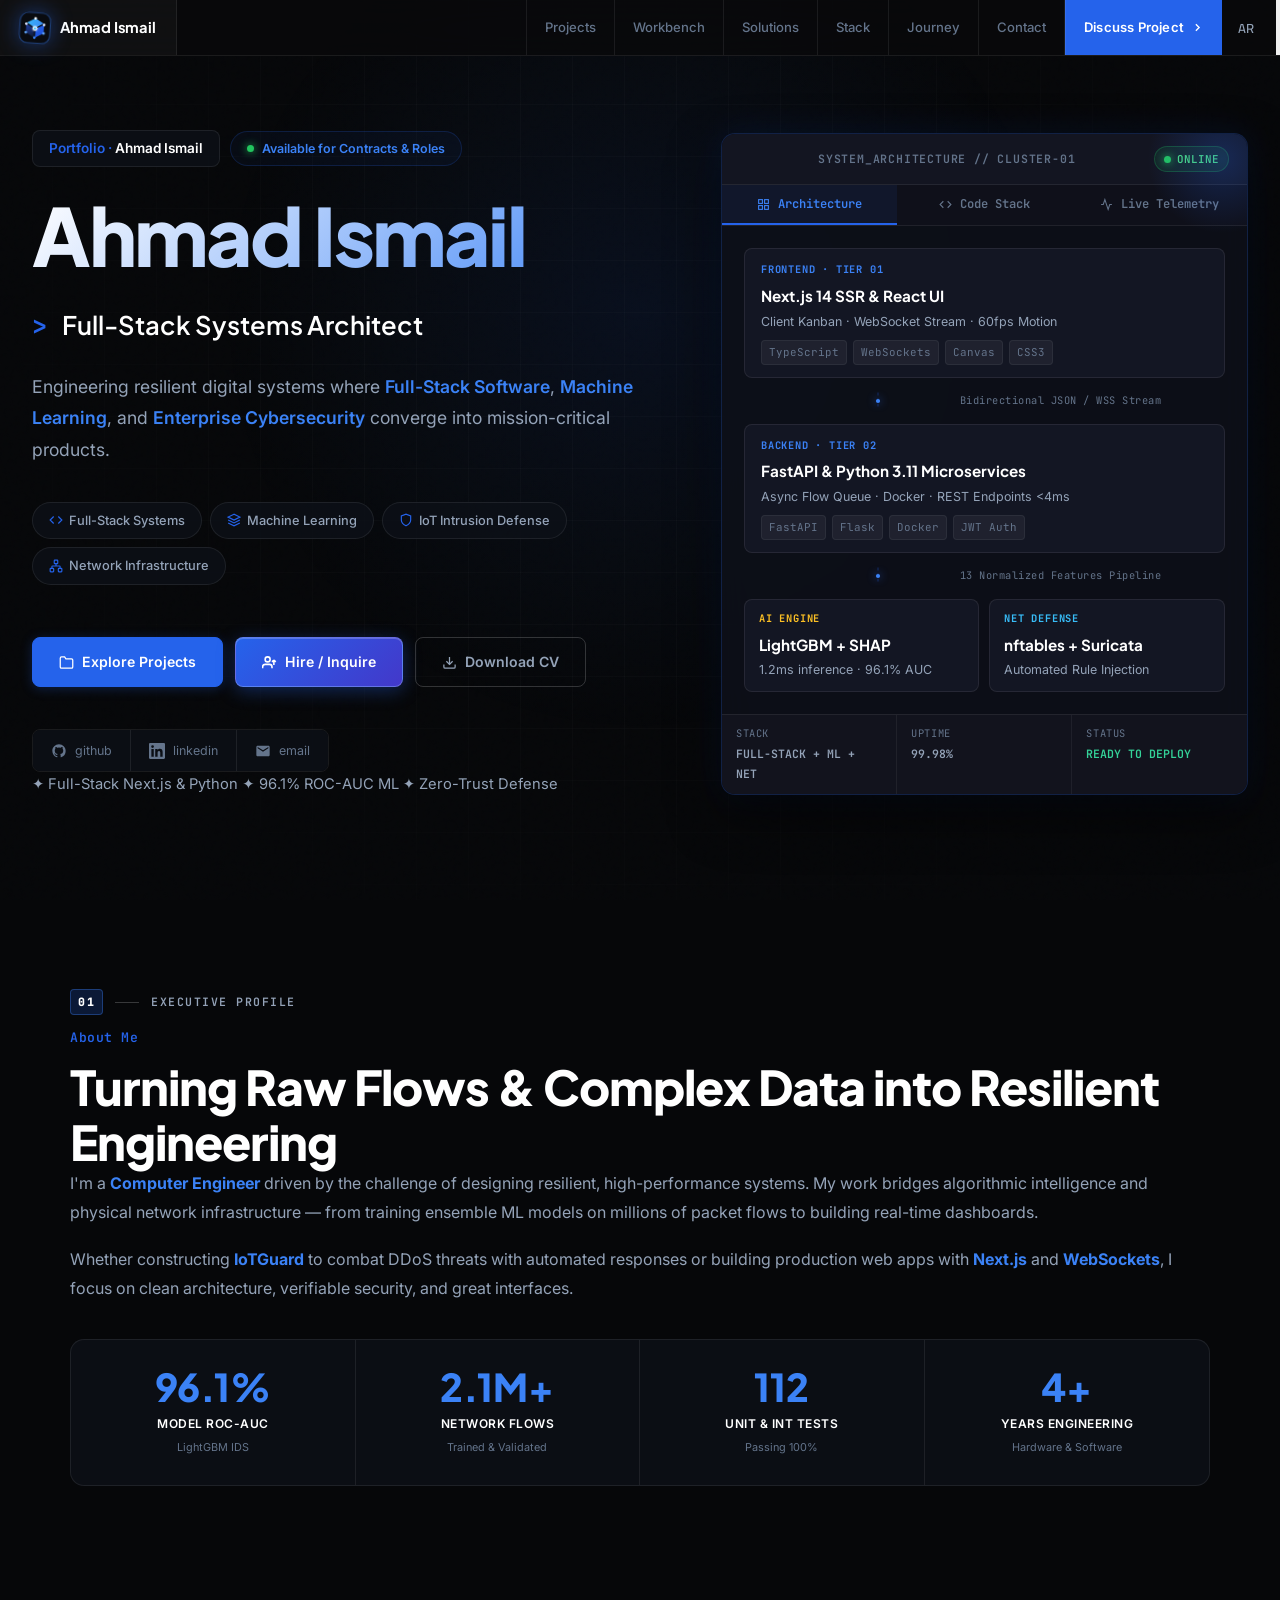
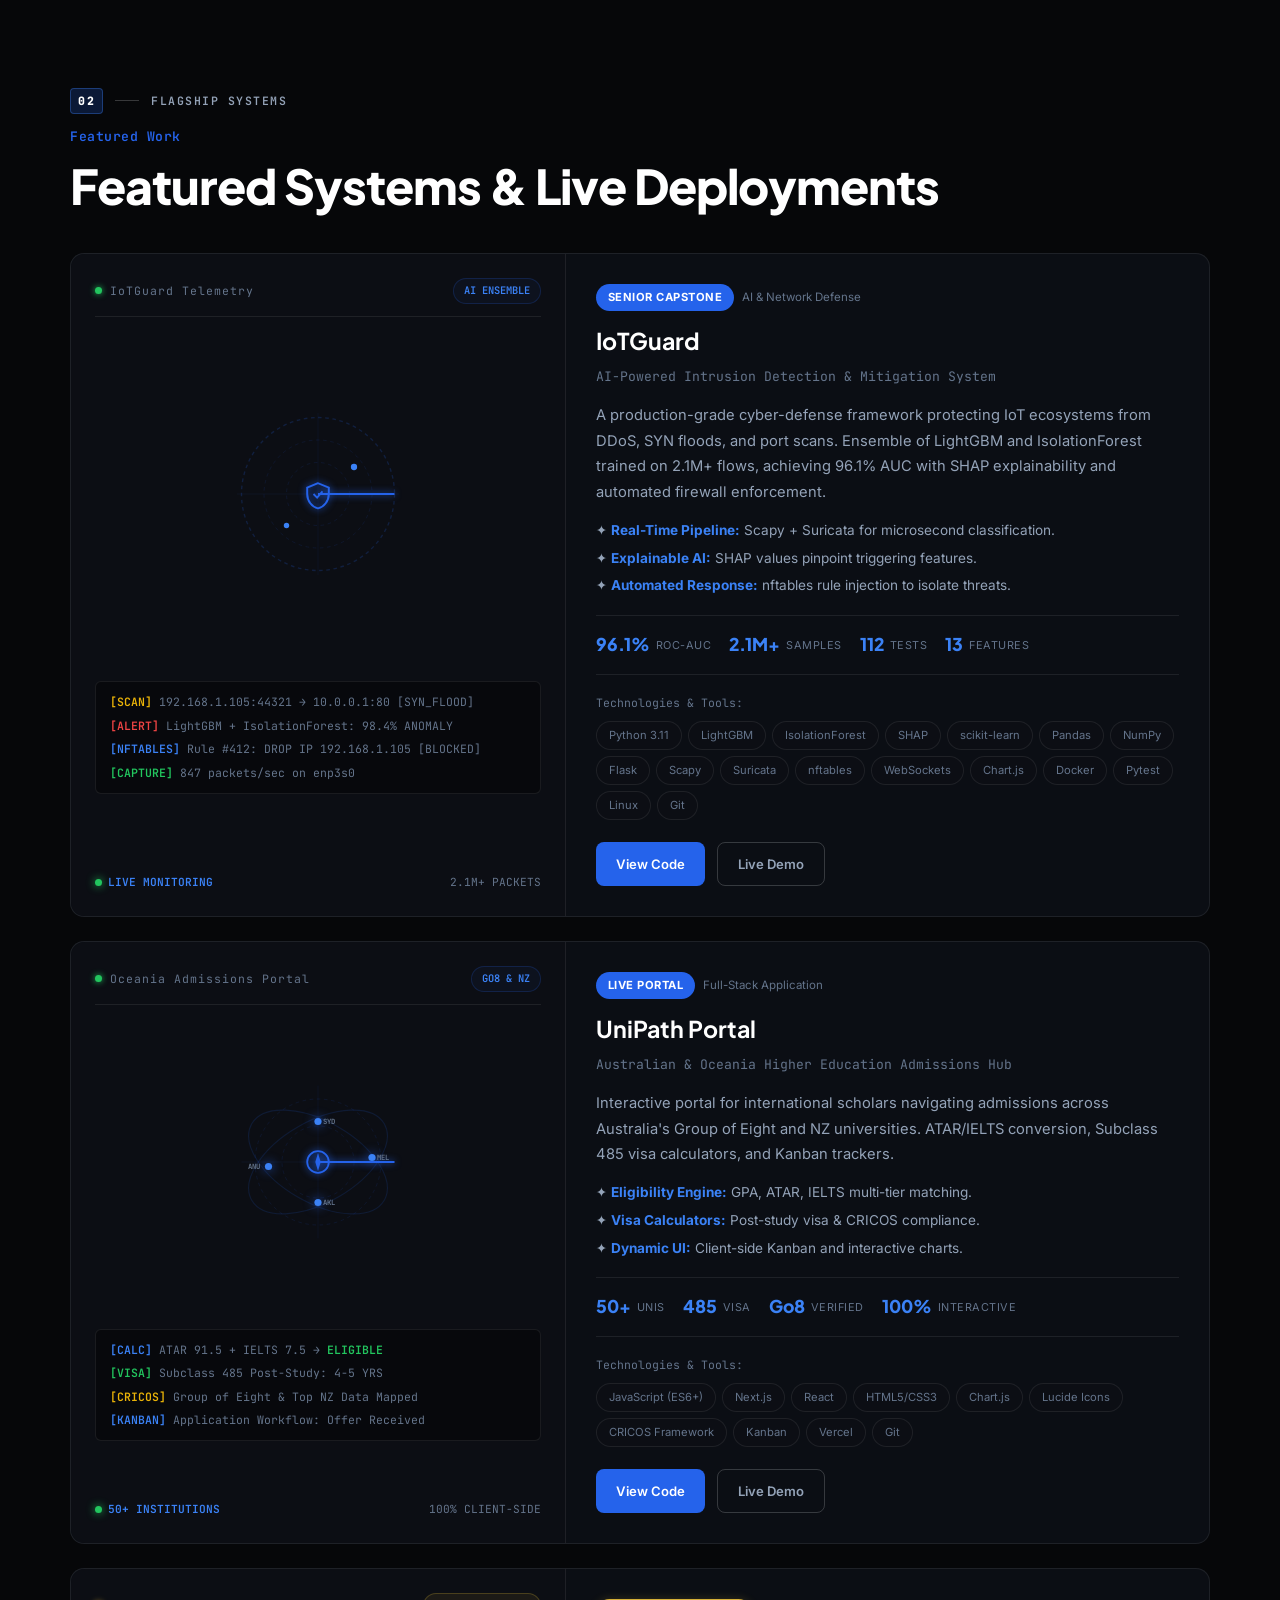
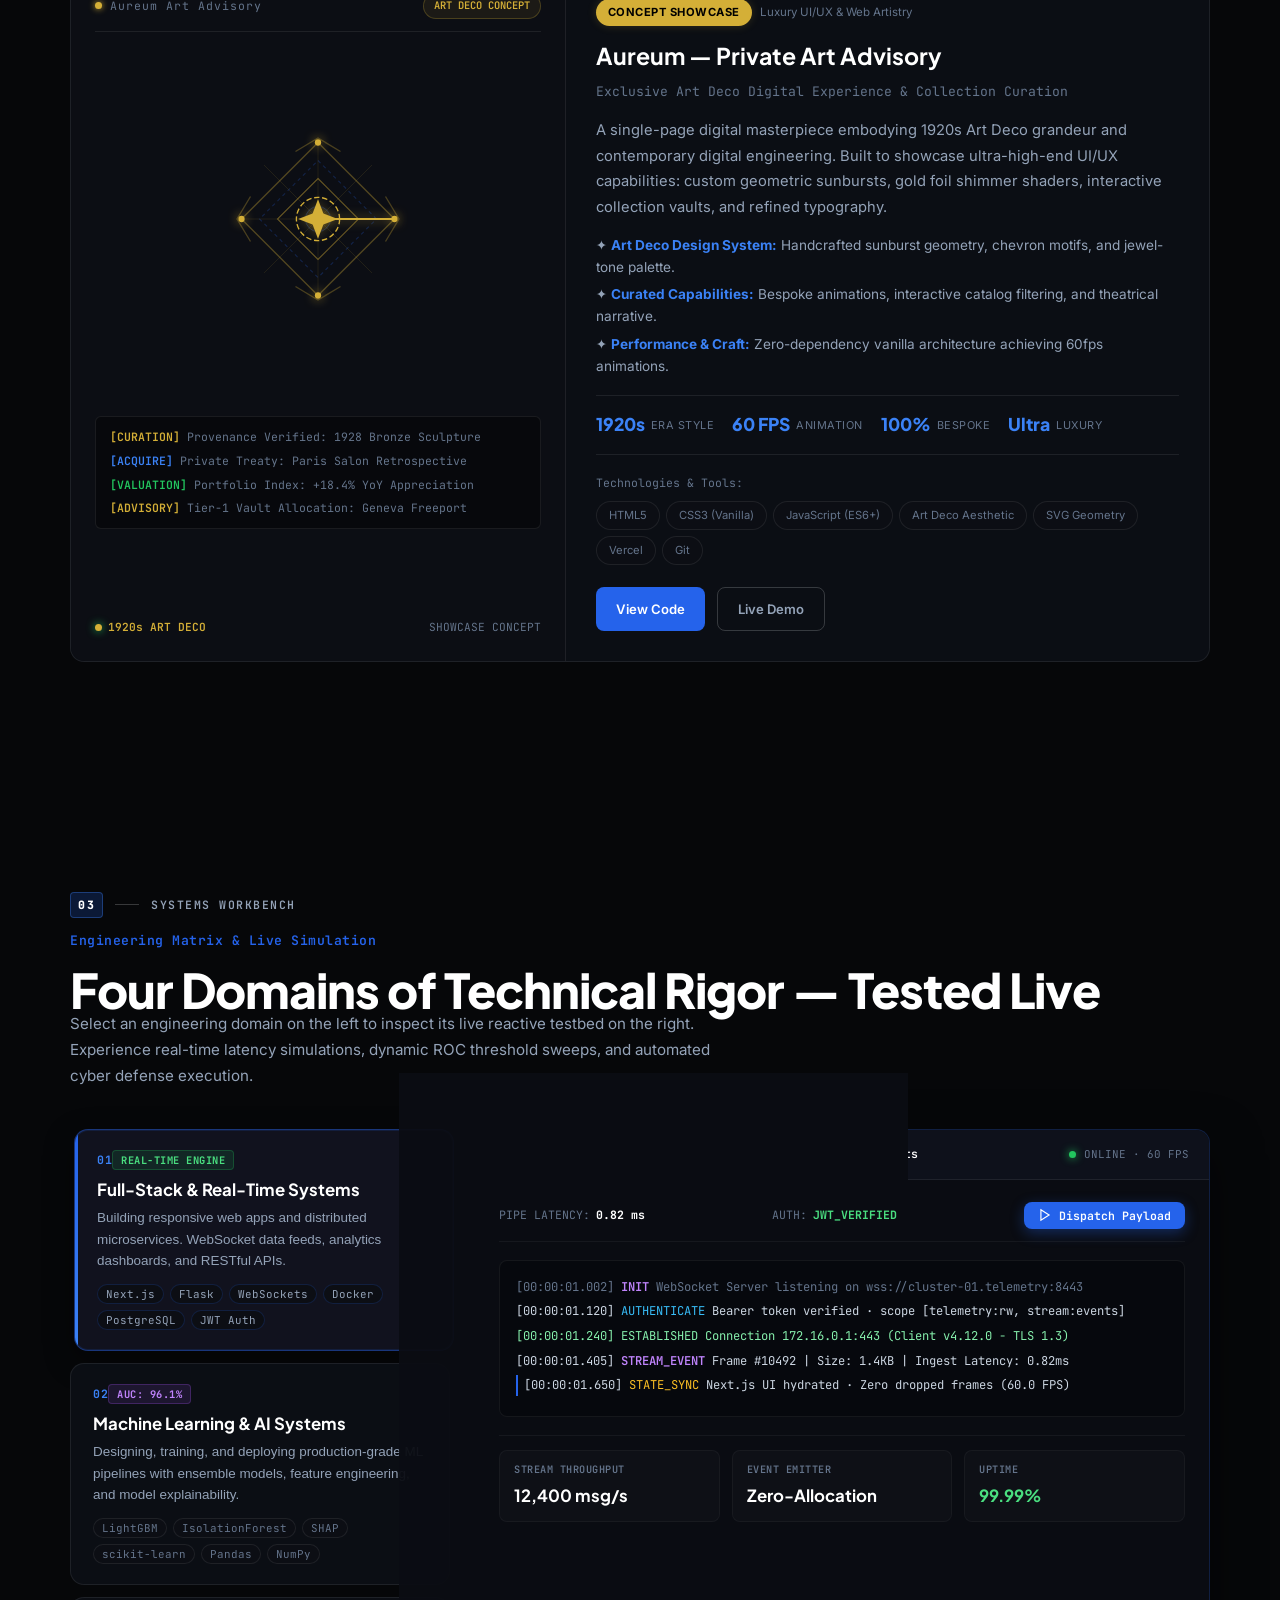
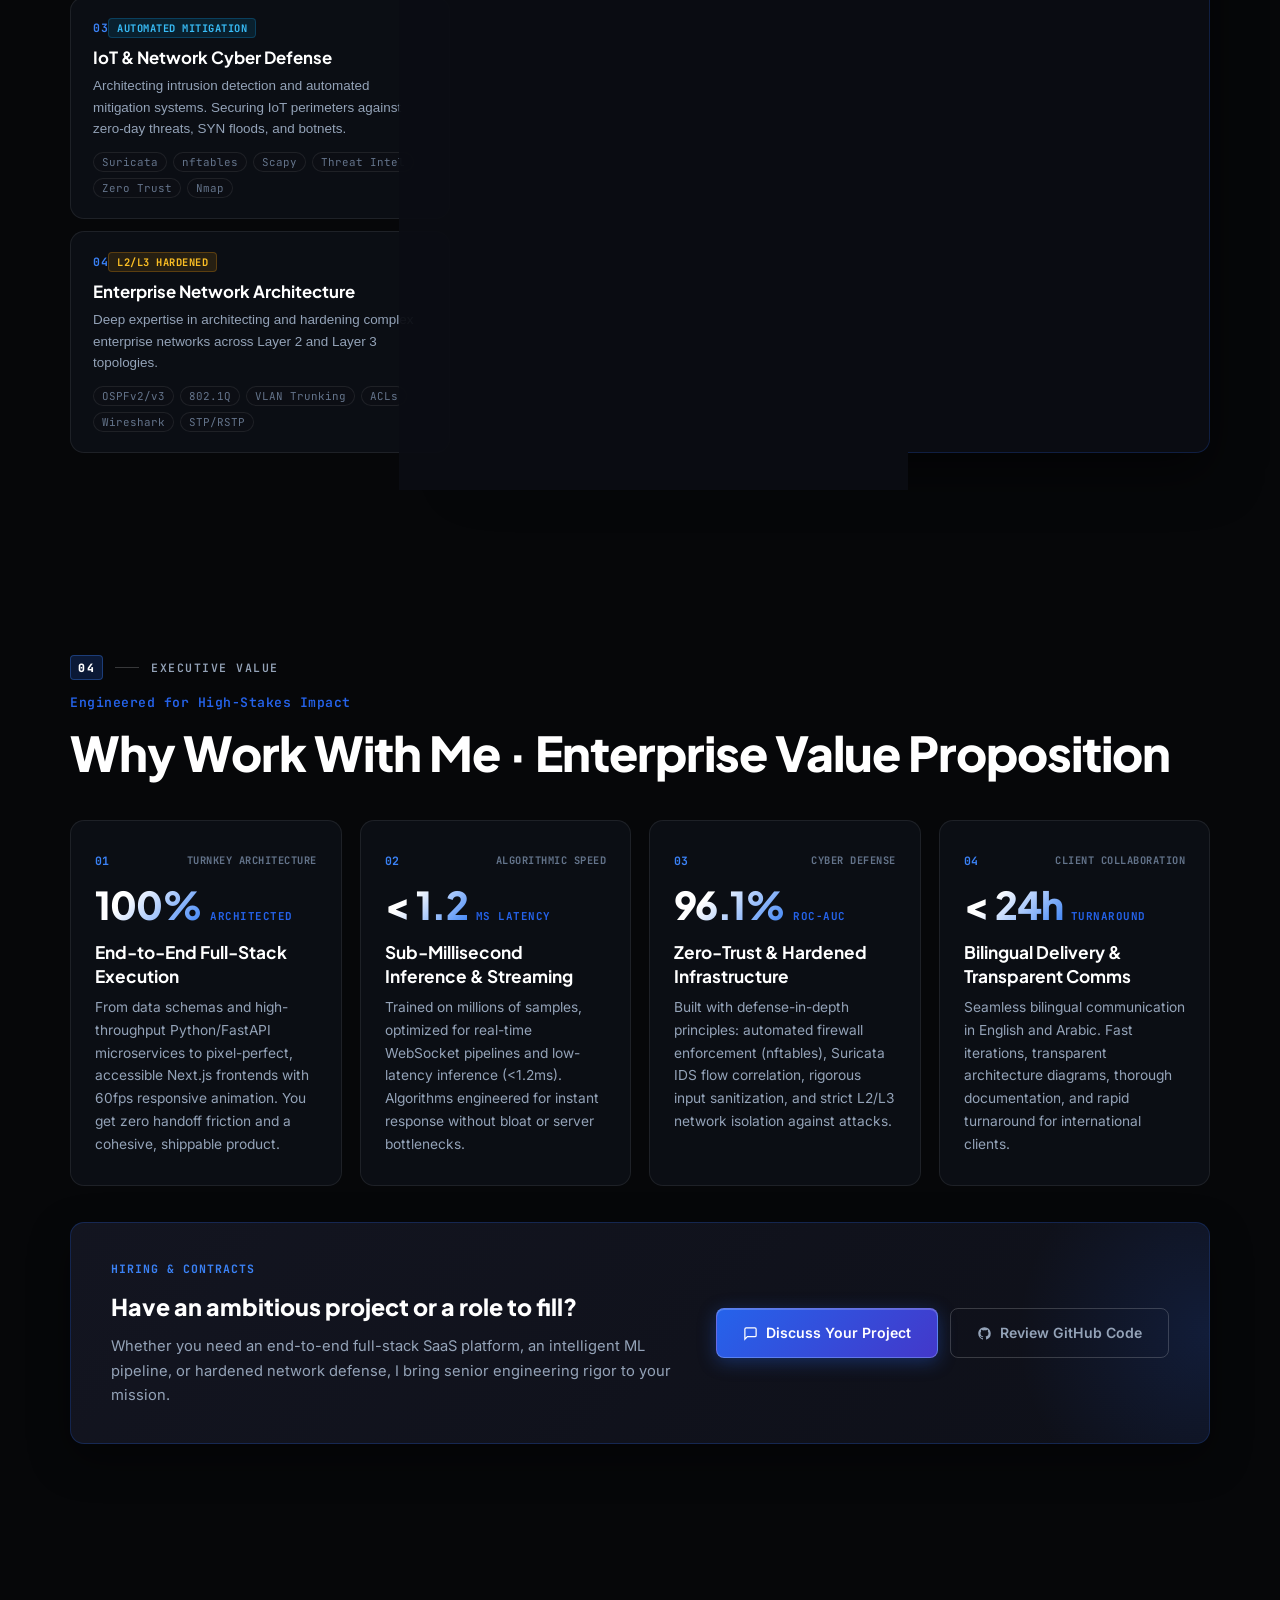
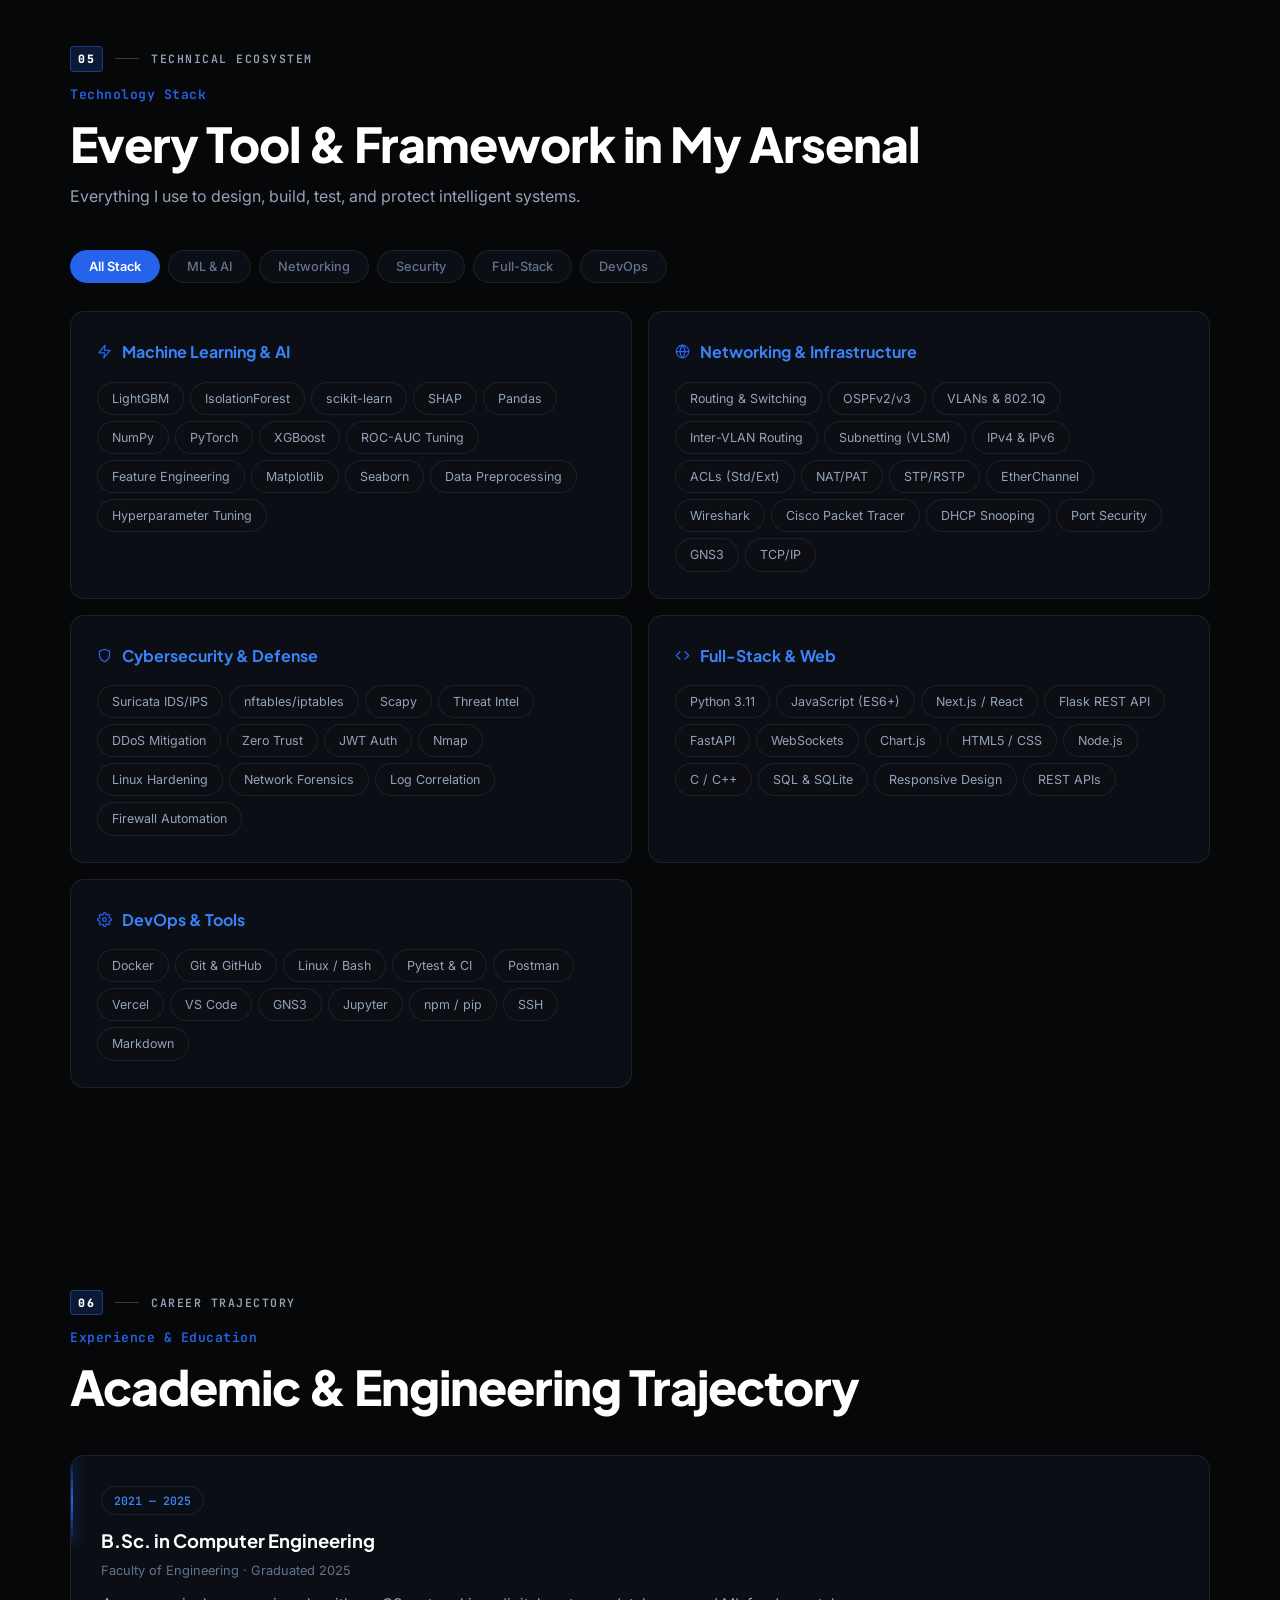
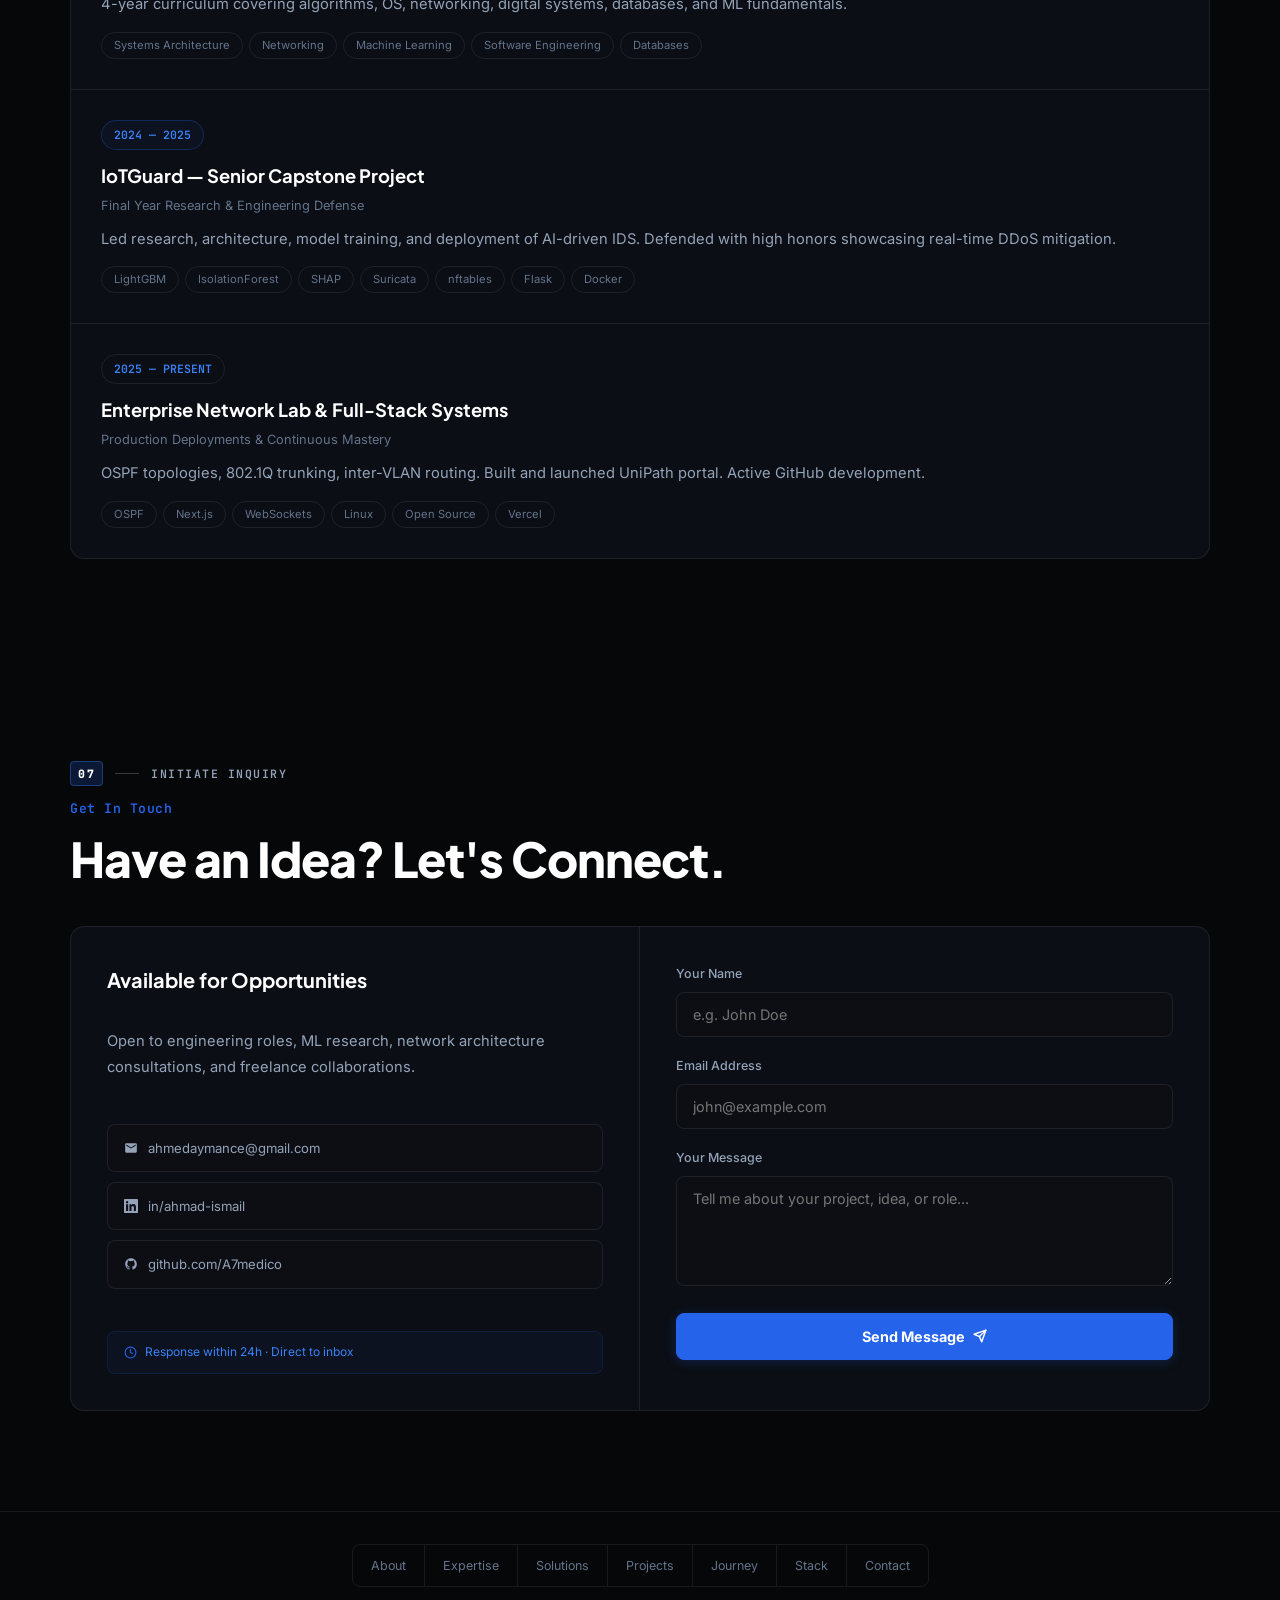
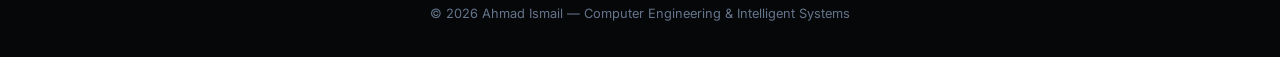
==== commit f48784fb: "feat: redesign color palette to executive obsidian and royal cobalt, replace particle constellation " ====
--- a/index.html
+++ b/index.html
@@ -16,14 +16,12 @@
 </head>
 <body>
 
-<!-- DYNAMIC BACKGROUND CANVAS & TEXTURE -->
-<canvas id="bg_canvas" aria-hidden="true"></canvas>
-<div class="grain-overlay" aria-hidden="true"></div>
-
-<!-- AMBIENT VOLUMETRIC AURORAS -->
-<div class="ambient-glow glow-1" aria-hidden="true"></div>
-<div class="ambient-glow glow-2" aria-hidden="true"></div>
-<div class="ambient-glow glow-3" aria-hidden="true"></div>
+<!-- ARCHITECTURAL PRO BACKGROUND & SILKY LIGHTING -->
+<div class="pro-ambient-bg" id="pro_bg" aria-hidden="true">
+  <div class="pro-grid-layer"></div>
+  <div class="pro-spotlight-beam" id="pro_spotlight"></div>
+  <div class="grain-overlay"></div>
+</div>
 
 <!-- LOADER -->
 <div class="loader" id="loader">
@@ -41,30 +39,30 @@
         <defs>
           <linearGradient id="cubeTop" x1="7" y1="6" x2="25" y2="16" gradientUnits="userSpaceOnUse">
             <stop offset="0%" stop-color="#38bdf8"/>
-            <stop offset="100%" stop-color="#818cf8"/>
+            <stop offset="100%" stop-color="#3b82f6"/>
           </linearGradient>
           <linearGradient id="cubeRight" x1="16" y1="11" x2="25" y2="26" gradientUnits="userSpaceOnUse">
-            <stop offset="0%" stop-color="#6366f1"/>
-            <stop offset="100%" stop-color="#4338ca"/>
+            <stop offset="0%" stop-color="#2563eb"/>
+            <stop offset="100%" stop-color="#1d4ed8"/>
           </linearGradient>
           <linearGradient id="cubeLeft" x1="7" y1="11" x2="16" y2="26" gradientUnits="userSpaceOnUse">
-            <stop offset="0%" stop-color="#4f46e5"/>
-            <stop offset="100%" stop-color="#312e81"/>
+            <stop offset="0%" stop-color="#1e40af"/>
+            <stop offset="100%" stop-color="#0f172a"/>
           </linearGradient>
           <filter id="logoGlow" x="-20%" y="-20%" width="140%" height="140%">
             <feGaussianBlur stdDeviation="1.2" result="blur"/>
             <feComposite in="SourceGraphic" in2="blur" operator="over"/>
           </filter>
         </defs>
-        <rect x="1" y="1" width="30" height="30" rx="8" fill="#0c0d14" stroke="rgba(99, 102, 241, 0.3)" stroke-width="1.2"/>
+        <rect x="1" y="1" width="30" height="30" rx="8" fill="#090b10" stroke="rgba(59, 130, 246, 0.35)" stroke-width="1.2"/>
         <path d="M16 6.5 L24.2 11.2 L16 15.8 L7.8 11.2 Z" fill="url(#cubeTop)"/>
         <path d="M7.2 12.3 L15.4 16.9 L15.4 25.5 L7.2 20.8 Z" fill="url(#cubeLeft)"/>
         <path d="M16.6 16.9 L24.8 12.3 L24.8 20.8 L16.6 25.5 Z" fill="url(#cubeRight)"/>
-        <circle cx="16" cy="6.5" r="1.3" fill="#e0e7ff"/>
+        <circle cx="16" cy="6.5" r="1.3" fill="#ffffff"/>
         <circle cx="24.8" cy="12.3" r="1.3" fill="#e0e7ff"/>
-        <circle cx="24.8" cy="20.8" r="1.3" fill="#a5b4fc"/>
-        <circle cx="16" cy="25.5" r="1.3" fill="#818cf8"/>
-        <circle cx="7.2" cy="20.8" r="1.3" fill="#a5b4fc"/>
+        <circle cx="24.8" cy="20.8" r="1.3" fill="#60a5fa"/>
+        <circle cx="16" cy="25.5" r="1.3" fill="#3b82f6"/>
+        <circle cx="7.2" cy="20.8" r="1.3" fill="#60a5fa"/>
         <circle cx="7.2" cy="12.3" r="1.3" fill="#e0e7ff"/>
         <circle cx="16" cy="16.4" r="2.2" fill="#ffffff" filter="url(#logoGlow)"/>
         <circle cx="16" cy="16.4" r="1.2" fill="#38bdf8"/>
@@ -73,25 +71,23 @@
     <span class="brand-name">Ahmad Ismail</span>
   </a>
   <div class="nav-links" id="nav_links">
-    <a href="#about" data-i18n="nav.about">About</a>
-    <a href="#services" data-i18n="nav.expertise">Capabilities</a>
-    <a href="#solutions" data-i18n="nav.solutions">Solutions</a>
-    <a href="#projects" data-i18n="nav.projects">Projects</a>
+    <a href="#projects" data-i18n="nav.projects">Work</a>
+    <a href="#services" data-i18n="nav.services">Workbench</a>
+    <a href="#solutions" data-i18n="nav.solutions">Value</a>
+    <a href="#skills" data-i18n="nav.stack">Stack</a>
     <a href="#journey" data-i18n="nav.journey">Journey</a>
-    <a href="#skills" data-i18n="nav.stack">Stack</a>
-    <a href="#contact" class="nav-cta" data-i18n="nav.contact">Contact</a>
+    <a href="#contact" data-i18n="nav.contact">Contact</a>
   </div>
   <div class="nav-right">
+    <a href="#contact" class="nav-cta-btn" data-i18n="nav.hire_btn">
+      <span>Discuss Project</span>
+      <svg width="13" height="13" viewBox="0 0 24 24" fill="none" stroke="currentColor" stroke-width="2.5"><polyline points="9 18 15 12 9 6"/></svg>
+    </a>
     <button class="lang-switch-btn" id="lang_toggle" aria-label="Switch Language">
-      <span class="lang-icon"><svg width="14" height="14" viewBox="0 0 24 24" fill="none" stroke="currentColor" stroke-width="2" stroke-linecap="round" stroke-linejoin="round"><circle cx="12" cy="12" r="10"></circle><line x1="2" y1="12" x2="22" y2="12"></line><path d="M12 2a15.3 15.3 0 0 1 4 10 15.3 15.3 0 0 1-4 10 15.3 15.3 0 0 1-4-10 15.3 15.3 0 0 1 4-10z"></path></svg></span>
-      <span id="lang_label">عربي</span>
+      <span class="lang-text">AR</span>
+      <span class="lang-indicator"></span>
     </button>
-    <!-- Live status indicator -->
-    <div class="nav-live-status">
-      <span class="nav-live-dot"></span>
-      <span id="nav_clock">00:00:00</span>
-    </div>
-    <button class="menu-toggle" id="menu_toggle" aria-label="Toggle menu">
+    <button class="mobile-toggle" id="mobile_toggle" aria-label="Open Menu">
       <span></span><span></span><span></span>
     </button>
   </div>
@@ -336,38 +332,9 @@
   </div>
 </section>
 
-<!-- LIVE TELEMETRY STATUS BAR -->
-<div class="live-terminal-bar">
-  <div class="live-terminal">
-    <div class="live-terminal-cell">
-      <span class="live-dot"></span>
-      <span class="label">STATUS</span>
-      <span class="value">ONLINE</span>
-    </div>
-    <div class="live-terminal-cell">
-      <span class="label">UPTIME</span>
-      <span class="value" id="live_uptime">00:00:00</span>
-    </div>
-    <div class="live-terminal-cell">
-      <span class="label">NETWORK FLOWS</span>
-      <span class="value" id="live_packets">2,148,920</span>
-    </div>
-    <div class="live-terminal-cell">
-      <span class="label">AVAILABILITY</span>
-      <span class="value" id="live_session">OPEN</span>
-    </div>
-    <div class="live-terminal-typing">
-      <span id="terminal_log_text">systems nominal · telemetry active</span><span class="cursor"></span>
-    </div>
-  </div>
-</div>
-
-<!-- ABOUT -->
 <section id="about">
   <div class="section-inner">
-    <div class="cmd-header reveal">
-      <span class="prompt">portfolio</span> / <span class="cmd-action" data-i18n="cmd.about">about</span>
-    </div>
+    <div class="section-tag-ribbon reveal"><span class="section-index-num">01</span><span class="section-index-line"></span><span class="section-index-label" data-i18n="tag.about">EXECUTIVE PROFILE</span></div>
     <div class="about-grid">
       <div class="about-text reveal">
         <div class="section-eyebrow" data-i18n="about.eyebrow">About Me</div>
@@ -385,418 +352,9 @@
   </div>
 </section>
 
-<!-- CAPABILITIES & INTERACTIVE SYSTEMS MATRIX -->
-<section id="services" class="capabilities-matrix-section">
-  <div class="section-inner">
-    <div class="cmd-header reveal"><span class="prompt">portfolio</span> / <span class="cmd-action" data-i18n="cmd.services">capabilities_matrix</span></div>
-    <div class="section-heading-wrap reveal">
-      <div class="section-eyebrow" data-i18n="expertise.eyebrow">Engineering Matrix &amp; Live Simulation</div>
-      <h2 class="section-big-title" data-i18n="expertise.title">Four Domains of Technical Rigor — Tested Live</h2>
-      <p class="section-sub-desc" data-i18n="expertise.subtitle">Select an engineering domain on the left to inspect its live reactive testbed on the right. Experience real-time latency simulations, dynamic ROC threshold sweeps, and automated cyber defense execution.</p>
-    </div>
-
-    <div class="capabilities-studio reveal">
-      <!-- Left side: 4 Engineering Channels -->
-      <div class="studio-channels" role="tablist" aria-label="Engineering Capabilities">
-        <!-- Channel 01 -->
-        <button class="studio-channel-btn active" data-channel="fullstack" role="tab" aria-selected="true" aria-controls="pane-fullstack">
-          <div class="channel-indicator"></div>
-          <div class="channel-head">
-            <span class="channel-num">01</span>
-            <span class="channel-badge green" data-i18n="studio.badge_fullstack">REAL-TIME ENGINE</span>
-          </div>
-          <h3 class="channel-title" data-i18n="exp.dev_title">Full-Stack &amp; Real-Time Systems</h3>
-          <p class="channel-summary" data-i18n="exp.dev_desc">Reactive web architectures, low-latency WebSocket streaming, and hardened containerized APIs. From PostgreSQL schema indexing to 60fps frontends.</p>
-          <div class="channel-tags">
-            <span>Next.js</span><span>Flask</span><span>WebSockets</span><span>Docker</span><span>PostgreSQL</span><span>JWT Auth</span>
-          </div>
-        </button>
-
-        <!-- Channel 02 -->
-        <button class="studio-channel-btn" data-channel="ml" role="tab" aria-selected="false" aria-controls="pane-ml">
-          <div class="channel-indicator"></div>
-          <div class="channel-head">
-            <span class="channel-num">02</span>
-            <span class="channel-badge purple" data-i18n="studio.badge_ml">AUC: 96.1%</span>
-          </div>
-          <h3 class="channel-title" data-i18n="exp.ml_title">Machine Learning &amp; AI Systems</h3>
-          <p class="channel-summary" data-i18n="exp.ml_desc">Production ensemble models (LightGBM, IsolationForest) with SHAP explainability, robust feature engineering, and high-throughput vector math.</p>
-          <div class="channel-tags">
-            <span>LightGBM</span><span>IsolationForest</span><span>SHAP</span><span>scikit-learn</span><span>Pandas</span><span>NumPy</span>
-          </div>
-        </button>
-
-        <!-- Channel 03 -->
-        <button class="studio-channel-btn" data-channel="cyber" role="tab" aria-selected="false" aria-controls="pane-cyber">
-          <div class="channel-indicator"></div>
-          <div class="channel-head">
-            <span class="channel-num">03</span>
-            <span class="channel-badge cyan" data-i18n="studio.badge_cyber">AUTOMATED MITIGATION</span>
-          </div>
-          <h3 class="channel-title" data-i18n="exp.sec_title">IoT &amp; Network Cyber Defense</h3>
-          <p class="channel-summary" data-i18n="exp.sec_desc">Autonomous intrusion defense. Real-time packet parsing via Scapy &amp; Suricata with sub-millisecond dynamic nftables firewall rule injection.</p>
-          <div class="channel-tags">
-            <span>Suricata</span><span>nftables</span><span>Scapy</span><span>Threat Intel</span><span>Zero Trust</span><span>Nmap</span>
-          </div>
-        </button>
-
-        <!-- Channel 04 -->
-        <button class="studio-channel-btn" data-channel="net" role="tab" aria-selected="false" aria-controls="pane-net">
-          <div class="channel-indicator"></div>
-          <div class="channel-head">
-            <span class="channel-num">04</span>
-            <span class="channel-badge amber" data-i18n="studio.badge_net">L2/L3 HARDENED</span>
-          </div>
-          <h3 class="channel-title" data-i18n="exp.net_title">Enterprise Network Architecture</h3>
-          <p class="channel-summary" data-i18n="exp.net_desc">Multi-Area OSPF, 802.1Q VLAN trunking, EtherChannel bonding, strict ACL perimeter policies, and deep Wireshark protocol diagnostics.</p>
-          <div class="channel-tags">
-            <span>OSPFv2/v3</span><span>802.1Q</span><span>VLAN Trunking</span><span>ACLs</span><span>Wireshark</span><span>STP/RSTP</span>
-          </div>
-        </button>
-      </div>
-
-      <!-- Right side: Live Engineering Workstation / Interactive Sandbox -->
-      <div class="studio-sandbox">
-        <!-- Workstation Frame Header -->
-        <div class="sandbox-header">
-          <div class="sandbox-window-controls">
-            <span class="window-dot red"></span>
-            <span class="window-dot yellow"></span>
-            <span class="window-dot green"></span>
-          </div>
-          <div class="sandbox-center-id">
-            <span class="sandbox-mode-pill">INTERACTIVE TESTBED</span>
-            <span id="sandbox_title" class="sandbox-active-file">realtime_stream.ts</span>
-          </div>
-          <div class="sandbox-header-status">
-            <span class="live-pulse-dot"></span>
-            <span id="sandbox_conn_status" class="sandbox-status-text">ONLINE · 60 FPS</span>
-          </div>
-        </div>
-
-        <!-- Pane 01: Full-Stack & WebSocket Telemetry Stream -->
-        <div class="sandbox-pane active" id="pane-fullstack" data-pane="fullstack">
-          <div class="sandbox-toolbar">
-            <div class="toolbar-stat">
-              <span class="stat-meta">PIPE LATENCY:</span>
-              <span id="live_ping_val" class="stat-accent">0.82 ms</span>
-            </div>
-            <div class="toolbar-stat">
-              <span class="stat-meta">AUTH:</span>
-              <span class="stat-accent green">JWT_VERIFIED</span>
-            </div>
-            <button id="btn_send_payload" class="sandbox-action-btn" title="Simulate sending a WebSocket event payload">
-              <svg width="14" height="14" viewBox="0 0 24 24" fill="none" stroke="currentColor" stroke-width="2"><polygon points="5 3 19 12 5 21 5 3"/></svg>
-              <span>Dispatch Payload</span>
-            </button>
-          </div>
-          <div class="interactive-terminal-screen" id="fullstack_terminal">
-            <div class="term-line timestamp">[00:00:01.002] <span class="c-keyword">INIT</span> WebSocket Server listening on wss://cluster-01.telemetry:8443</div>
-            <div class="term-line">[00:00:01.120] <span class="c-fn">AUTHENTICATE</span> Bearer token verified · scope [telemetry:rw, stream:events]</div>
-            <div class="term-line success">[00:00:01.240] <span class="c-string">ESTABLISHED</span> Connection 172.16.0.1:443 (Client v4.12.0 - TLS 1.3)</div>
-            <div class="term-line">[00:00:01.405] <span class="c-keyword">STREAM_EVENT</span> Frame #10492 | Size: 1.4KB | Ingest Latency: 0.82ms</div>
-            <div class="term-line active-pulse">[00:00:01.650] <span class="c-type">STATE_SYNC</span> Next.js UI hydrated · Zero dropped frames (60.0 FPS)</div>
-          </div>
-          <div class="sandbox-metrics-bar">
-            <div class="metric-item">
-              <span class="metric-label">STREAM THROUGHPUT</span>
-              <span class="metric-num">12,400 msg/s</span>
-            </div>
-            <div class="metric-item">
-              <span class="metric-label">EVENT EMITTER</span>
-              <span class="metric-num">Zero-Allocation</span>
-            </div>
-            <div class="metric-item">
-              <span class="metric-label">UPTIME</span>
-              <span class="metric-num green">99.99%</span>
-            </div>
-          </div>
-        </div>
-
-        <!-- Pane 02: ML ROC-AUC Curve & Dynamic Threshold Slider -->
-        <div class="sandbox-pane" id="pane-ml" data-pane="ml">
-          <div class="sandbox-toolbar">
-            <div class="toolbar-stat">
-              <span class="stat-meta">MODEL:</span>
-              <span class="stat-accent">LightGBM + IsoForest</span>
-            </div>
-            <div class="toolbar-stat">
-              <span class="stat-meta">DATASET:</span>
-              <span class="stat-accent">2,100,000+ Flows</span>
-            </div>
-            <div class="toolbar-stat">
-              <span class="stat-meta">OVERALL AUC:</span>
-              <span class="stat-accent purple">96.1%</span>
-            </div>
-          </div>
-
-          <div class="pane-slider-bar">
-            <label for="roc_slider" class="slider-label">
-              <span>Decision Threshold:</span>
-              <strong id="threshold_val">0.50</strong>
-            </label>
-            <input type="range" id="roc_slider" class="interactive-range" min="0.05" max="0.95" step="0.01" value="0.50">
-          </div>
-
-          <div class="interactive-roc-wrap">
-            <svg class="roc-interactive-svg" viewBox="0 0 400 160" preserveAspectRatio="none">
-              <defs>
-                <linearGradient id="rocStudioGrad" x1="0" y1="0" x2="0" y2="1">
-                  <stop offset="0%" stop-color="#818cf8" stop-opacity="0.35"/>
-                  <stop offset="100%" stop-color="#818cf8" stop-opacity="0"/>
-                </linearGradient>
-              </defs>
-              <line x1="40" y1="20" x2="380" y2="20" stroke="rgba(255,255,255,0.05)" stroke-width="1"/>
-              <line x1="40" y1="55" x2="380" y2="55" stroke="rgba(255,255,255,0.05)" stroke-width="1"/>
-              <line x1="40" y1="90" x2="380" y2="90" stroke="rgba(255,255,255,0.05)" stroke-width="1"/>
-              <line x1="40" y1="125" x2="380" y2="125" stroke="rgba(255,255,255,0.05)" stroke-width="1"/>
-              <line x1="125" y1="20" x2="125" y2="140" stroke="rgba(255,255,255,0.05)" stroke-width="1"/>
-              <line x1="210" y1="20" x2="210" y2="140" stroke="rgba(255,255,255,0.05)" stroke-width="1"/>
-              <line x1="295" y1="20" x2="295" y2="140" stroke="rgba(255,255,255,0.05)" stroke-width="1"/>
-              <line x1="40" y1="15" x2="40" y2="140" stroke="rgba(255,255,255,0.2)" stroke-width="1.5"/>
-              <line x1="40" y1="140" x2="385" y2="140" stroke="rgba(255,255,255,0.2)" stroke-width="1.5"/>
-              <line x1="40" y1="140" x2="380" y2="20" stroke="rgba(255,255,255,0.15)" stroke-dasharray="4 4" stroke-width="1"/>
-              <path d="M 40 140 Q 65 30, 380 20 L 380 140 Z" fill="url(#rocStudioGrad)"/>
-              <path d="M 40 140 Q 65 30, 380 20" fill="none" stroke="#818cf8" stroke-width="3" filter="drop-shadow(0 0 8px rgba(99,102,241,0.6))"/>
-              <circle id="roc_point_marker" cx="210" cy="25" r="7" fill="#6366f1" stroke="#ffffff" stroke-width="2.5" filter="drop-shadow(0 0 8px #a5b4fc)"/>
-              <text x="35" y="25" fill="#64748b" font-size="9" text-anchor="end" font-family="monospace">1.0</text>
-              <text x="35" y="80" fill="#64748b" font-size="9" text-anchor="end" font-family="monospace">0.5</text>
-              <text x="35" y="142" fill="#64748b" font-size="9" text-anchor="end" font-family="monospace">0.0</text>
-              <text x="40" y="153" fill="#64748b" font-size="9" text-anchor="start" font-family="monospace">0.0 (FPR)</text>
-              <text x="380" y="153" fill="#64748b" font-size="9" text-anchor="end" font-family="monospace">1.0</text>
-            </svg>
-          </div>
-
-          <div class="sandbox-metrics-bar">
-            <div class="metric-item">
-              <span class="metric-label">TRUE POSITIVE RATE</span>
-              <span id="metric_tpr" class="metric-num green">96.8%</span>
-            </div>
-            <div class="metric-item">
-              <span class="metric-label">FALSE POSITIVE RATE</span>
-              <span id="metric_fpr" class="metric-num cyan">1.4%</span>
-            </div>
-            <div class="metric-item">
-              <span class="metric-label">SHAP TOP FEATURE</span>
-              <span class="metric-num purple">Flow_Duration (0.94)</span>
-            </div>
-          </div>
-        </div>
-
-        <!-- Pane 03: Cyber Defense & Threat Mitigation Simulator -->
-        <div class="sandbox-pane" id="pane-cyber" data-pane="cyber">
-          <div class="sandbox-toolbar">
-            <div class="toolbar-stat">
-              <span class="stat-meta">DEFENSE ENGINE:</span>
-              <span class="stat-accent cyan">Suricata + nftables</span>
-            </div>
-            <div class="toolbar-stat">
-              <span class="stat-meta">STATUS:</span>
-              <span id="firewall_state_pill" class="stat-accent green">PERIMETER_SECURE</span>
-            </div>
-            <button id="btn_simulate_attack" class="sandbox-action-btn danger" title="Simulate a live SYN flood attack burst">
-              <svg width="14" height="14" viewBox="0 0 24 24" fill="none" stroke="currentColor" stroke-width="2"><path d="M12 22s8-4 8-10V5l-8-3-8 3v7c0 6 8 10 8 10z"/></svg>
-              <span>Simulate SYN Flood</span>
-            </button>
-          </div>
-
-          <div class="cyber-radar-terminal-split">
-            <div class="radar-box">
-              <svg class="interactive-radar-svg" viewBox="0 0 180 180">
-                <circle cx="90" cy="90" r="80" fill="none" stroke="rgba(14,165,233,0.18)" stroke-width="1"/>
-                <circle cx="90" cy="90" r="55" fill="none" stroke="rgba(14,165,233,0.22)" stroke-width="1"/>
-                <circle cx="90" cy="90" r="30" fill="none" stroke="rgba(14,165,233,0.26)" stroke-width="1"/>
-                <line x1="90" y1="10" x2="90" y2="170" stroke="rgba(14,165,233,0.25)" stroke-width="1"/>
-                <line x1="10" y1="90" x2="170" y2="90" stroke="rgba(14,165,233,0.25)" stroke-width="1"/>
-                <line x1="90" y1="90" x2="160" y2="35" class="radar-live-sweep"/>
-                <circle cx="130" cy="50" r="3.5" class="radar-target-blip active"/>
-                <circle cx="60" cy="115" r="3" class="radar-target-blip"/>
-                <circle cx="90" cy="90" r="4" fill="#38bdf8"/>
-              </svg>
-            </div>
-            <div class="interactive-terminal-screen cyber-term" id="cyber_terminal">
-              <div class="term-line timestamp">[14:02:18.110] <span class="c-keyword">[SURICATA]</span> Packet ingestion queue primed · 0 alerts</div>
-              <div class="term-line">[14:02:18.420] <span class="c-fn">[FLOW]</span> 192.168.1.45:49210 → 10.0.0.1:443 (TLS Handshake OK)</div>
-              <div class="term-line success">[14:02:19.012] <span class="c-string">[HEALTH]</span> Zero anomalous vectors in sliding 10s window</div>
-              <div class="term-line active-pulse">[14:02:20.100] <span class="c-type">[MONITOR]</span> Listening for TCP flag anomalies on interface eth0...</div>
-            </div>
-          </div>
-
-          <div class="sandbox-metrics-bar">
-            <div class="metric-item">
-              <span class="metric-label">MITIGATION SPEED</span>
-              <span class="metric-num cyan">&lt; 0.4 ms</span>
-            </div>
-            <div class="metric-item">
-              <span class="metric-label">ACTIVE FIREWALL RULES</span>
-              <span id="active_rules_val" class="metric-num">14 Active</span>
-            </div>
-            <div class="metric-item">
-              <span class="metric-label">POLICY</span>
-              <span class="metric-num green">Default DROP</span>
-            </div>
-          </div>
-        </div>
-
-        <!-- Pane 04: Enterprise Network Topology Inspector -->
-        <div class="sandbox-pane" id="pane-net" data-pane="net">
-          <div class="sandbox-toolbar">
-            <div class="toolbar-stat">
-              <span class="stat-meta">TOPOLOGY:</span>
-              <span class="stat-accent amber">Multi-Area OSPFv2/v3</span>
-            </div>
-            <div class="toolbar-stat">
-              <span class="stat-meta">CONVERGENCE:</span>
-              <span class="stat-accent green">0 ms (Sub-second BFD)</span>
-            </div>
-            <div class="toolbar-stat">
-              <span class="stat-meta">INTERACTION:</span>
-              <span class="stat-accent">Click node to inspect</span>
-            </div>
-          </div>
-
-          <div class="interactive-topo-stage">
-            <svg class="topo-interactive-svg" viewBox="0 0 460 170">
-              <line x1="80" y1="85" x2="230" y2="40" class="topo-mesh-link"/>
-              <line x1="80" y1="85" x2="230" y2="130" class="topo-mesh-link"/>
-              <line x1="230" y1="40" x2="380" y2="85" class="topo-mesh-link"/>
-              <line x1="230" y1="130" x2="380" y2="85" class="topo-mesh-link"/>
-              <line x1="230" y1="40" x2="230" y2="130" class="topo-mesh-link backbone"/>
-
-              <circle cx="155" cy="62" r="3.5" class="topo-packet"/>
-              <circle cx="305" cy="108" r="3.5" class="topo-packet" style="animation-delay: 0.9s;"/>
-              <circle cx="230" cy="85" r="3.5" class="topo-packet" style="animation-delay: 1.4s;"/>
-
-              <g class="topo-node-g active" data-node="R1" transform="translate(230, 40)" role="button" tabindex="0">
-                <circle cx="0" cy="0" r="22" class="node-halo"/>
-                <circle cx="0" cy="0" r="16" class="node-core core-r"/>
-                <text x="0" y="4" class="node-txt">R1</text>
-                <text x="0" y="-22" class="node-sub">Area 0 (ABR)</text>
-              </g>
-
-              <g class="topo-node-g" data-node="R2" transform="translate(230, 130)" role="button" tabindex="0">
-                <circle cx="0" cy="0" r="22" class="node-halo"/>
-                <circle cx="0" cy="0" r="16" class="node-core core-r"/>
-                <text x="0" y="4" class="node-txt">R2</text>
-                <text x="0" y="32" class="node-sub">Area 0 (Core)</text>
-              </g>
-
-              <g class="topo-node-g" data-node="SW1" transform="translate(80, 85)" role="button" tabindex="0">
-                <circle cx="0" cy="0" r="20" class="node-halo"/>
-                <circle cx="0" cy="0" r="14" class="node-core core-sw"/>
-                <text x="0" y="4" class="node-txt">SW1</text>
-                <text x="0" y="30" class="node-sub">VLAN 10/20 Trunk</text>
-              </g>
-
-              <g class="topo-node-g" data-node="SW2" transform="translate(380, 85)" role="button" tabindex="0">
-                <circle cx="0" cy="0" r="20" class="node-halo"/>
-                <circle cx="0" cy="0" r="14" class="node-core core-sw"/>
-                <text x="0" y="4" class="node-txt">SW2</text>
-                <text x="0" y="30" class="node-sub">VLAN 30/40 Trunk</text>
-              </g>
-            </svg>
-          </div>
-
-          <div class="interactive-terminal-screen net-inspector" id="topo_node_details">
-            <span class="c-keyword">[NODE: R1]</span> Cisco IOS-XE / OSPF Router-ID 10.255.255.1 · State: FULL/DR · Metric Cost: 10<br>
-            <span class="c-fn">INTERFACES:</span> GigabitEthernet0/0/0 (Area 0), Gi0/0/1 (Area 1) · MTU: 1500 · 802.1Q Active<br>
-            <span class="c-string">SECURITY:</span> ACL Ingress Filter: 10.0.0.0/8 PERMIT · Spoof Prevention Enabled
-          </div>
-        </div>
-      </div>
-    </div>
-  </div>
-</section>
-
-<!-- SOLUTIONS / VALUE PROPOSITION -->
-<section id="solutions">
-  <div class="section-inner">
-    <div class="cmd-header reveal"><span class="prompt">portfolio</span> / <span class="cmd-action" data-i18n="cmd.solutions">solutions</span></div>
-    <div class="section-heading-wrap reveal">
-      <div class="section-eyebrow" data-i18n="solutions.eyebrow">Engineered for High-Stakes Impact</div>
-      <h2 class="section-big-title" data-i18n="solutions.title">Why Work With Me · Enterprise Value Proposition</h2>
-    </div>
-    
-    <!-- EXECUTIVE PROOF RIBBON -->
-    <div class="executive-proof-ribbon">
-      <div class="proof-pillar reveal">
-        <div class="proof-head">
-          <span class="proof-num">01</span>
-          <span class="proof-badge" data-i18n="sol.item1_badge">FULL-CYCLE OWNERSHIP</span>
-        </div>
-        <div class="proof-kpi">
-          <span class="kpi-val">100%</span>
-          <span class="kpi-unit">ARCHITECTED</span>
-        </div>
-        <h3 class="proof-title" data-i18n="sol.item1_title">End-to-End Systems Execution</h3>
-        <p class="proof-desc" data-i18n="sol.item1_desc">No handoff friction between design, frontend, backend microservices, and network security. From database schema indexing to pixel-perfect Next.js interfaces, every layer is built to run reliably at scale.</p>
-      </div>
-
-      <div class="proof-pillar reveal reveal-delay-1">
-        <div class="proof-head">
-          <span class="proof-num">02</span>
-          <span class="proof-badge" data-i18n="sol.item2_badge">ALGORITHMIC SPEED</span>
-        </div>
-        <div class="proof-kpi">
-          <span class="kpi-val">&lt; 1.2</span>
-          <span class="kpi-unit">MS LATENCY</span>
-        </div>
-        <h3 class="proof-title" data-i18n="sol.item2_title">Sub-Millisecond Inference &amp; Streaming</h3>
-        <p class="proof-desc" data-i18n="sol.item2_desc">Trained across 2.1M+ traffic flows, optimized for real-time WebSocket pipelines and low-latency inference. High-throughput algorithmic code engineered without memory leaks or framework bloat.</p>
-      </div>
-
-      <div class="proof-pillar reveal reveal-delay-2">
-        <div class="proof-head">
-          <span class="proof-num">03</span>
-          <span class="proof-badge" data-i18n="sol.item3_badge">CYBER DEFENSE</span>
-        </div>
-        <div class="proof-kpi">
-          <span class="kpi-val">96.1%</span>
-          <span class="kpi-unit">ROC-AUC</span>
-        </div>
-        <h3 class="proof-title" data-i18n="sol.item3_title">Zero-Trust &amp; Hardened Infrastructure</h3>
-        <p class="proof-desc" data-i18n="sol.item3_desc">Built with defense-in-depth principles: automated firewall enforcement via nftables, Suricata IDS flow correlation, rigorous input sanitization, and strict L2/L3 enterprise network isolation.</p>
-      </div>
-
-      <div class="proof-pillar reveal reveal-delay-3">
-        <div class="proof-head">
-          <span class="proof-num">04</span>
-          <span class="proof-badge" data-i18n="sol.item4_badge">GLOBAL DELIVERY</span>
-        </div>
-        <div class="proof-kpi">
-          <span class="kpi-val">&lt; 24h</span>
-          <span class="kpi-unit">TURNAROUND</span>
-        </div>
-        <h3 class="proof-title" data-i18n="sol.item4_title">Bilingual Delivery &amp; Transparent Comms</h3>
-        <p class="proof-desc" data-i18n="sol.item4_desc">Seamless native communication in English and Arabic. Fast iterations, clean Git commits, architectural documentation, and production readiness for international clients.</p>
-      </div>
-    </div>
-
-    <!-- Client CTA Banner inside Solutions -->
-    <div class="solutions-cta-box reveal">
-      <div class="cta-box-content">
-        <div class="cta-box-badge" data-i18n="sol.cta_badge">HIRING &amp; CONTRACTS</div>
-        <h3 data-i18n="sol.cta_title">Have an ambitious project or a role to fill?</h3>
-        <p data-i18n="sol.cta_desc">Whether you need an end-to-end full-stack SaaS platform, an intelligent ML pipeline, or hardened network defense, I bring senior engineering rigor to your mission.</p>
-      </div>
-      <div class="cta-box-actions">
-        <a href="#contact" class="btn btn-primary-accent" data-i18n="btn.hire_discuss">
-          <svg width="15" height="15" viewBox="0 0 24 24" fill="none" stroke="currentColor" stroke-width="2"><path d="M21 15a2 2 0 0 1-2 2H7l-4 4V5a2 2 0 0 1 2-2h14a2 2 0 0 1 2 2z"/></svg>
-          <span>Discuss Your Project</span>
-        </a>
-        <a href="https://github.com/A7medico" target="_blank" rel="noopener noreferrer" class="btn btn-outline" data-i18n="btn.review_code">
-          <svg width="15" height="15" viewBox="0 0 24 24" fill="currentColor"><path d="M12 2C6.477 2 2 6.484 2 12.017c0 4.425 2.865 8.18 6.839 9.504.5.092.682-.217.682-.483 0-.237-.008-.868-.013-1.703-2.782.605-3.369-1.343-3.369-1.343-.454-1.158-1.11-1.466-1.11-1.466-.908-.62.069-.608.069-.608 1.003.07 1.531 1.032 1.531 1.032.892 1.53 2.341 1.088 2.91.832.092-.647.35-1.088.636-1.338-2.22-.253-4.555-1.113-4.555-4.951 0-1.093.39-1.988 1.029-2.688-.103-.253-.446-1.272.098-2.65 0 0 .84-.27 2.75 1.026A9.564 9.564 0 0112 6.844c.85 0 1.7.115 2.504.337 1.909-1.296 2.747-1.027 2.747-1.027.546 1.379.202 2.398.1 2.651.64.7 1.028 1.595 1.028 2.688 0 3.848-2.339 4.695-4.566 4.943.359.309.678.92.678 1.855 0 1.338-.012 2.419-.012 2.747 0 .268.18.58.688.482A10.019 10.019 0 0022 12.017C22 6.484 17.522 2 12 2z"/></svg>
-          <span>Review GitHub Code</span>
-        </a>
-      </div>
-    </div>
-  </div>
-</section>
-
-<!-- PROJECTS -->
 <section id="projects">
   <div class="section-inner">
-    <div class="cmd-header reveal"><span class="prompt">portfolio</span> / <span class="cmd-action" data-i18n="cmd.projects">projects</span></div>
+    <div class="section-tag-ribbon reveal"><span class="section-index-num">02</span><span class="section-index-line"></span><span class="section-index-label" data-i18n="tag.projects">FLAGSHIP SYSTEMS</span></div>
     <div class="section-heading-wrap reveal">
       <div class="section-eyebrow" data-i18n="projects.eyebrow">Featured Work</div>
       <h2 class="section-big-title" data-i18n="projects.title">Featured Systems &amp; Live Deployments</h2>
@@ -985,10 +543,453 @@
   </div>
 </section>
 
-<!-- JOURNEY -->
+<!-- CAPABILITIES & INTERACTIVE SYSTEMS WORKBENCH -->
+<section id="services" class="capabilities-matrix-section">
+  <div class="section-inner">
+    <div class="section-tag-ribbon reveal">
+      <span class="section-index-num">03</span>
+      <span class="section-index-line"></span>
+      <span class="section-index-label" data-i18n="tag.workbench">SYSTEMS WORKBENCH</span>
+    </div>
+    <div class="section-heading-wrap reveal">
+      <div class="section-eyebrow" data-i18n="expertise.eyebrow">Interactive Systems Testbed</div>
+      <h2 class="section-big-title" data-i18n="expertise.title">Four Domains of Technical Rigor — Tested Live</h2>
+      <p class="section-sub-desc" data-i18n="expertise.subtitle">Select an engineering domain on the left to inspect its live reactive testbed on the right. Experience real-time latency simulations, dynamic ROC threshold sweeps, and automated cyber defense execution.</p>
+    </div>
+
+    <div class="capabilities-studio reveal">
+      <!-- Left side: 4 Engineering Channels -->
+      <div class="studio-channels" role="tablist" aria-label="Engineering Capabilities">
+        <!-- Channel 01 -->
+        <button class="studio-channel-btn active" data-channel="fullstack" role="tab" aria-selected="true" aria-controls="pane-fullstack">
+          <div class="channel-indicator"></div>
+          <div class="channel-head">
+            <span class="channel-num">01</span>
+            <span class="channel-badge green" data-i18n="studio.badge_fullstack">REAL-TIME ENGINE</span>
+          </div>
+          <h3 class="channel-title" data-i18n="exp.dev_title">Full-Stack &amp; Real-Time Systems</h3>
+          <p class="channel-summary" data-i18n="exp.dev_desc">Reactive web architectures, low-latency WebSocket streaming, and hardened containerized APIs. From PostgreSQL schema indexing to 60fps frontends.</p>
+          <div class="channel-tags">
+            <span>Next.js</span><span>Flask</span><span>WebSockets</span><span>Docker</span><span>PostgreSQL</span><span>JWT Auth</span>
+          </div>
+        </button>
+
+        <!-- Channel 02 -->
+        <button class="studio-channel-btn" data-channel="ml" role="tab" aria-selected="false" aria-controls="pane-ml">
+          <div class="channel-indicator"></div>
+          <div class="channel-head">
+            <span class="channel-num">02</span>
+            <span class="channel-badge purple" data-i18n="studio.badge_ml">AUC: 96.1%</span>
+          </div>
+          <h3 class="channel-title" data-i18n="exp.ml_title">Machine Learning &amp; AI Systems</h3>
+          <p class="channel-summary" data-i18n="exp.ml_desc">Production ensemble models (LightGBM, IsolationForest) with SHAP explainability, robust feature engineering, and high-throughput vector math.</p>
+          <div class="channel-tags">
+            <span>LightGBM</span><span>IsolationForest</span><span>SHAP</span><span>scikit-learn</span><span>Pandas</span><span>NumPy</span>
+          </div>
+        </button>
+
+        <!-- Channel 03 -->
+        <button class="studio-channel-btn" data-channel="cyber" role="tab" aria-selected="false" aria-controls="pane-cyber">
+          <div class="channel-indicator"></div>
+          <div class="channel-head">
+            <span class="channel-num">03</span>
+            <span class="channel-badge cyan" data-i18n="studio.badge_cyber">AUTOMATED MITIGATION</span>
+          </div>
+          <h3 class="channel-title" data-i18n="exp.sec_title">IoT &amp; Network Cyber Defense</h3>
+          <p class="channel-summary" data-i18n="exp.sec_desc">Autonomous intrusion defense. Real-time packet parsing via Scapy &amp; Suricata with sub-millisecond dynamic nftables firewall rule injection.</p>
+          <div class="channel-tags">
+            <span>Suricata</span><span>nftables</span><span>Scapy</span><span>Threat Intel</span><span>Zero Trust</span><span>Nmap</span>
+          </div>
+        </button>
+
+        <!-- Channel 04 -->
+        <button class="studio-channel-btn" data-channel="net" role="tab" aria-selected="false" aria-controls="pane-net">
+          <div class="channel-indicator"></div>
+          <div class="channel-head">
+            <span class="channel-num">04</span>
+            <span class="channel-badge amber" data-i18n="studio.badge_net">L2/L3 HARDENED</span>
+          </div>
+          <h3 class="channel-title" data-i18n="exp.net_title">Enterprise Network Architecture</h3>
+          <p class="channel-summary" data-i18n="exp.net_desc">Multi-Area OSPF, 802.1Q VLAN trunking, EtherChannel bonding, strict ACL perimeter policies, and deep Wireshark protocol diagnostics.</p>
+          <div class="channel-tags">
+            <span>OSPFv2/v3</span><span>802.1Q</span><span>VLAN Trunking</span><span>ACLs</span><span>Wireshark</span><span>STP/RSTP</span>
+          </div>
+        </button>
+      </div>
+
+      <!-- Right side: Live Engineering Workstation / Interactive Sandbox -->
+      <div class="studio-sandbox">
+        <!-- Workstation Frame Header -->
+        <div class="sandbox-header">
+          <div class="sandbox-window-controls">
+            <span class="window-dot red"></span>
+            <span class="window-dot yellow"></span>
+            <span class="window-dot green"></span>
+          </div>
+          <div class="sandbox-center-id">
+            <span class="sandbox-mode-pill">LIVE TESTBED</span>
+            <span id="sandbox_title" class="sandbox-active-file">realtime_stream.ts</span>
+          </div>
+          <div class="sandbox-header-status">
+            <span class="live-pulse-dot"></span>
+            <span id="sandbox_conn_status" class="sandbox-status-text">ONLINE · 60 FPS</span>
+          </div>
+        </div>
+
+        <!-- Pane 01: Full-Stack & WebSocket Telemetry Stream -->
+        <div class="sandbox-pane active" id="pane-fullstack" data-pane="fullstack">
+          <div class="sandbox-toolbar">
+            <div class="toolbar-stat">
+              <span class="stat-meta">PIPE LATENCY:</span>
+              <span id="live_ping_val" class="stat-accent">0.82 ms</span>
+            </div>
+            <div class="toolbar-stat">
+              <span class="stat-meta">AUTH:</span>
+              <span class="stat-accent green">JWT_VERIFIED</span>
+            </div>
+            <button id="btn_send_payload" class="sandbox-action-btn" title="Simulate sending a WebSocket event payload">
+              <svg width="14" height="14" viewBox="0 0 24 24" fill="none" stroke="currentColor" stroke-width="2"><polygon points="5 3 19 12 5 21 5 3"/></svg>
+              <span>Dispatch Payload</span>
+            </button>
+          </div>
+          <div class="interactive-terminal-screen" id="fullstack_terminal">
+            <div class="term-line timestamp">[00:00:01.002] <span class="c-keyword">INIT</span> WebSocket Server listening on wss://cluster-01.telemetry:8443</div>
+            <div class="term-line">[00:00:01.120] <span class="c-fn">AUTHENTICATE</span> Bearer token verified · scope [telemetry:rw, stream:events]</div>
+            <div class="term-line success">[00:00:01.240] <span class="c-string">ESTABLISHED</span> Connection 172.16.0.1:443 (Client v4.12.0 - TLS 1.3)</div>
+            <div class="term-line">[00:00:01.405] <span class="c-keyword">STREAM_EVENT</span> Frame #10492 | Size: 1.4KB | Ingest Latency: 0.82ms</div>
+            <div class="term-line active-pulse">[00:00:01.650] <span class="c-type">STATE_SYNC</span> Next.js UI hydrated · Zero dropped frames (60.0 FPS)</div>
+          </div>
+          <div class="sandbox-metrics-bar">
+            <div class="metric-item">
+              <span class="metric-label">STREAM THROUGHPUT</span>
+              <span class="metric-num">12,400 msg/s</span>
+            </div>
+            <div class="metric-item">
+              <span class="metric-label">EVENT EMITTER</span>
+              <span class="metric-num">Zero-Allocation</span>
+            </div>
+            <div class="metric-item">
+              <span class="metric-label">UPTIME</span>
+              <span class="metric-num green">99.99%</span>
+            </div>
+          </div>
+        </div>
+
+        <!-- Pane 02: ML ROC-AUC Curve & Dynamic Threshold Slider -->
+        <div class="sandbox-pane" id="pane-ml" data-pane="ml">
+          <div class="sandbox-toolbar">
+            <div class="toolbar-stat">
+              <span class="stat-meta">MODEL:</span>
+              <span class="stat-accent">LightGBM + IsoForest</span>
+            </div>
+            <div class="toolbar-stat">
+              <span class="stat-meta">DATASET:</span>
+              <span class="stat-accent">2,100,000+ Flows</span>
+            </div>
+            <div class="toolbar-stat">
+              <span class="stat-meta">OVERALL AUC:</span>
+              <span class="stat-accent purple">96.1%</span>
+            </div>
+          </div>
+
+          <div class="pane-slider-bar">
+            <label for="roc_slider" class="slider-label">
+              <span>Decision Threshold:</span>
+              <strong id="threshold_val">0.50</strong>
+            </label>
+            <input type="range" id="roc_slider" class="interactive-range" min="0.05" max="0.95" step="0.01" value="0.50">
+          </div>
+
+          <div class="interactive-roc-wrap">
+            <svg class="roc-interactive-svg" viewBox="0 0 400 160" preserveAspectRatio="none">
+              <defs>
+                <linearGradient id="rocStudioGrad" x1="0" y1="0" x2="0" y2="1">
+                  <stop offset="0%" stop-color="#3b82f6" stop-opacity="0.35"/>
+                  <stop offset="100%" stop-color="#3b82f6" stop-opacity="0"/>
+                </linearGradient>
+              </defs>
+              <line x1="40" y1="20" x2="380" y2="20" stroke="rgba(255,255,255,0.05)" stroke-width="1"/>
+              <line x1="40" y1="55" x2="380" y2="55" stroke="rgba(255,255,255,0.05)" stroke-width="1"/>
+              <line x1="40" y1="90" x2="380" y2="90" stroke="rgba(255,255,255,0.05)" stroke-width="1"/>
+              <line x1="40" y1="125" x2="380" y2="125" stroke="rgba(255,255,255,0.05)" stroke-width="1"/>
+              <line x1="125" y1="20" x2="125" y2="140" stroke="rgba(255,255,255,0.05)" stroke-width="1"/>
+              <line x1="210" y1="20" x2="210" y2="140" stroke="rgba(255,255,255,0.05)" stroke-width="1"/>
+              <line x1="295" y1="20" x2="295" y2="140" stroke="rgba(255,255,255,0.05)" stroke-width="1"/>
+              <line x1="40" y1="15" x2="40" y2="140" stroke="rgba(255,255,255,0.2)" stroke-width="1.5"/>
+              <line x1="40" y1="140" x2="385" y2="140" stroke="rgba(255,255,255,0.2)" stroke-width="1.5"/>
+              <line x1="40" y1="140" x2="380" y2="20" stroke="rgba(255,255,255,0.15)" stroke-dasharray="4 4" stroke-width="1"/>
+              <path d="M 40 140 Q 65 30, 380 20 L 380 140 Z" fill="url(#rocStudioGrad)"/>
+              <path d="M 40 140 Q 65 30, 380 20" fill="none" stroke="#3b82f6" stroke-width="3" filter="drop-shadow(0 0 8px rgba(37,99,235,0.6))"/>
+              <circle id="roc_point_marker" cx="210" cy="25" r="7" fill="#2563eb" stroke="#ffffff" stroke-width="2.5" filter="drop-shadow(0 0 8px #60a5fa)"/>
+              <text x="35" y="25" fill="#64748b" font-size="9" text-anchor="end" font-family="monospace">1.0</text>
+              <text x="35" y="80" fill="#64748b" font-size="9" text-anchor="end" font-family="monospace">0.5</text>
+              <text x="35" y="142" fill="#64748b" font-size="9" text-anchor="end" font-family="monospace">0.0</text>
+              <text x="40" y="153" fill="#64748b" font-size="9" text-anchor="start" font-family="monospace">0.0 (FPR)</text>
+              <text x="380" y="153" fill="#64748b" font-size="9" text-anchor="end" font-family="monospace">1.0</text>
+            </svg>
+          </div>
+
+          <div class="sandbox-metrics-bar">
+            <div class="metric-item">
+              <span class="metric-label">TRUE POSITIVE RATE</span>
+              <span id="metric_tpr" class="metric-num green">96.8%</span>
+            </div>
+            <div class="metric-item">
+              <span class="metric-label">FALSE POSITIVE RATE</span>
+              <span id="metric_fpr" class="metric-num cyan">1.4%</span>
+            </div>
+            <div class="metric-item">
+              <span class="metric-label">SHAP TOP FEATURE</span>
+              <span class="metric-num purple">Flow_Duration (0.94)</span>
+            </div>
+          </div>
+        </div>
+
+        <!-- Pane 03: Cyber Defense & Threat Mitigation Simulator -->
+        <div class="sandbox-pane" id="pane-cyber" data-pane="cyber">
+          <div class="sandbox-toolbar">
+            <div class="toolbar-stat">
+              <span class="stat-meta">DEFENSE ENGINE:</span>
+              <span class="stat-accent cyan">Suricata + nftables</span>
+            </div>
+            <div class="toolbar-stat">
+              <span class="stat-meta">STATUS:</span>
+              <span id="firewall_state_pill" class="stat-accent green">PERIMETER_SECURE</span>
+            </div>
+            <button id="btn_simulate_attack" class="sandbox-action-btn danger" title="Simulate a live SYN flood attack burst">
+              <svg width="14" height="14" viewBox="0 0 24 24" fill="none" stroke="currentColor" stroke-width="2"><path d="M12 22s8-4 8-10V5l-8-3-8 3v7c0 6 8 10 8 10z"/></svg>
+              <span>Simulate SYN Flood</span>
+            </button>
+          </div>
+
+          <div class="cyber-radar-terminal-split">
+            <div class="radar-box">
+              <svg class="interactive-radar-svg" viewBox="0 0 180 180">
+                <circle cx="90" cy="90" r="80" fill="none" stroke="rgba(14,165,233,0.18)" stroke-width="1"/>
+                <circle cx="90" cy="90" r="55" fill="none" stroke="rgba(14,165,233,0.22)" stroke-width="1"/>
+                <circle cx="90" cy="90" r="30" fill="none" stroke="rgba(14,165,233,0.26)" stroke-width="1"/>
+                <line x1="90" y1="10" x2="90" y2="170" stroke="rgba(14,165,233,0.25)" stroke-width="1"/>
+                <line x1="10" y1="90" x2="170" y2="90" stroke="rgba(14,165,233,0.25)" stroke-width="1"/>
+                <line x1="90" y1="90" x2="160" y2="35" class="radar-live-sweep"/>
+                <circle cx="130" cy="50" r="3.5" class="radar-target-blip active"/>
+                <circle cx="60" cy="115" r="3" class="radar-target-blip"/>
+                <circle cx="90" cy="90" r="4" fill="#38bdf8"/>
+              </svg>
+            </div>
+            <div class="interactive-terminal-screen cyber-term" id="cyber_terminal">
+              <div class="term-line timestamp">[14:02:18.110] <span class="c-keyword">[SURICATA]</span> Packet ingestion queue primed · 0 alerts</div>
+              <div class="term-line">[14:02:18.420] <span class="c-fn">[FLOW]</span> 192.168.1.45:49210 → 10.0.0.1:443 (TLS Handshake OK)</div>
+              <div class="term-line success">[14:02:19.012] <span class="c-string">[HEALTH]</span> Zero anomalous vectors in sliding 10s window</div>
+              <div class="term-line active-pulse">[14:02:20.100] <span class="c-type">[MONITOR]</span> Listening for TCP flag anomalies on interface eth0...</div>
+            </div>
+          </div>
+
+          <div class="sandbox-metrics-bar">
+            <div class="metric-item">
+              <span class="metric-label">MITIGATION SPEED</span>
+              <span class="metric-num cyan">&lt; 0.4 ms</span>
+            </div>
+            <div class="metric-item">
+              <span class="metric-label">ACTIVE FIREWALL RULES</span>
+              <span id="active_rules_val" class="metric-num">14 Active</span>
+            </div>
+            <div class="metric-item">
+              <span class="metric-label">POLICY</span>
+              <span class="metric-num green">Default DROP</span>
+            </div>
+          </div>
+        </div>
+
+        <!-- Pane 04: Enterprise Network Topology Inspector -->
+        <div class="sandbox-pane" id="pane-net" data-pane="net">
+          <div class="sandbox-toolbar">
+            <div class="toolbar-stat">
+              <span class="stat-meta">TOPOLOGY:</span>
+              <span class="stat-accent amber">Multi-Area OSPFv2/v3</span>
+            </div>
+            <div class="toolbar-stat">
+              <span class="stat-meta">CONVERGENCE:</span>
+              <span class="stat-accent green">0 ms (Sub-second BFD)</span>
+            </div>
+            <div class="toolbar-stat">
+              <span class="stat-meta">INTERACTION:</span>
+              <span class="stat-accent">Click node to inspect</span>
+            </div>
+          </div>
+
+          <div class="interactive-topo-stage">
+            <svg class="topo-interactive-svg" viewBox="0 0 460 170">
+              <line x1="80" y1="85" x2="230" y2="40" class="topo-mesh-link"/>
+              <line x1="80" y1="85" x2="230" y2="130" class="topo-mesh-link"/>
+              <line x1="230" y1="40" x2="380" y2="85" class="topo-mesh-link"/>
+              <line x1="230" y1="130" x2="380" y2="85" class="topo-mesh-link"/>
+              <line x1="230" y1="40" x2="230" y2="130" class="topo-mesh-link backbone"/>
+
+              <circle cx="155" cy="62" r="3.5" class="topo-packet"/>
+              <circle cx="305" cy="108" r="3.5" class="topo-packet" style="animation-delay: 0.9s;"/>
+              <circle cx="230" cy="85" r="3.5" class="topo-packet" style="animation-delay: 1.4s;"/>
+
+              <g class="topo-node-g active" data-node="R1" transform="translate(230, 40)" role="button" tabindex="0">
+                <circle cx="0" cy="0" r="22" class="node-halo"/>
+                <circle cx="0" cy="0" r="16" class="node-core core-r"/>
+                <text x="0" y="4" class="node-txt">R1</text>
+                <text x="0" y="-22" class="node-sub">Area 0 (ABR)</text>
+              </g>
+
+              <g class="topo-node-g" data-node="R2" transform="translate(230, 130)" role="button" tabindex="0">
+                <circle cx="0" cy="0" r="22" class="node-halo"/>
+                <circle cx="0" cy="0" r="16" class="node-core core-r"/>
+                <text x="0" y="4" class="node-txt">R2</text>
+                <text x="0" y="32" class="node-sub">Area 0 (Core)</text>
+              </g>
+
+              <g class="topo-node-g" data-node="SW1" transform="translate(80, 85)" role="button" tabindex="0">
+                <circle cx="0" cy="0" r="20" class="node-halo"/>
+                <circle cx="0" cy="0" r="14" class="node-core core-sw"/>
+                <text x="0" y="4" class="node-txt">SW1</text>
+                <text x="0" y="30" class="node-sub">VLAN 10/20 Trunk</text>
+              </g>
+
+              <g class="topo-node-g" data-node="SW2" transform="translate(380, 85)" role="button" tabindex="0">
+                <circle cx="0" cy="0" r="20" class="node-halo"/>
+                <circle cx="0" cy="0" r="14" class="node-core core-sw"/>
+                <text x="0" y="4" class="node-txt">SW2</text>
+                <text x="0" y="30" class="node-sub">VLAN 30/40 Trunk</text>
+              </g>
+            </svg>
+          </div>
+
+          <div class="interactive-terminal-screen net-inspector" id="topo_node_details">
+            <span class="c-keyword">[NODE: R1]</span> Cisco IOS-XE / OSPF Router-ID 10.255.255.1 · State: FULL/DR · Metric Cost: 10<br>
+            <span class="c-fn">INTERFACES:</span> GigabitEthernet0/0/0 (Area 0), Gi0/0/1 (Area 1) · MTU: 1500 · 802.1Q Active<br>
+            <span class="c-string">SECURITY:</span> ACL Ingress Filter: 10.0.0.0/8 PERMIT · Spoof Prevention Enabled
+          </div>
+        </div>
+      </div>
+    </div>
+  </div>
+</section>
+
+
+<!-- EXECUTIVE VALUE PROPOSITION -->
+<section id="solutions">
+  <div class="section-inner">
+    <div class="section-tag-ribbon reveal">
+      <span class="section-index-num">04</span>
+      <span class="section-index-line"></span>
+      <span class="section-index-label" data-i18n="tag.value">EXECUTIVE VALUE</span>
+    </div>
+    <div class="section-heading-wrap reveal">
+      <div class="section-eyebrow" data-i18n="solutions.eyebrow">Engineered for High-Stakes Impact</div>
+      <h2 class="section-big-title" data-i18n="solutions.title">Why Work With Me · Enterprise Value Proposition</h2>
+    </div>
+    
+    <!-- EXECUTIVE PROOF RIBBON -->
+    <div class="executive-proof-ribbon">
+      <div class="proof-pillar reveal">
+        <div class="proof-head">
+          <span class="proof-num">01</span>
+          <span class="proof-badge" data-i18n="sol.item1_badge">FULL-CYCLE OWNERSHIP</span>
+        </div>
+        <div class="proof-kpi">
+          <span class="kpi-val">100%</span>
+          <span class="kpi-unit">ARCHITECTED</span>
+        </div>
+        <h3 class="proof-title" data-i18n="sol.item1_title">End-to-End Systems Execution</h3>
+        <p class="proof-desc" data-i18n="sol.item1_desc">No handoff friction between data schemas, backend microservices, and network security. From database schema indexing to pixel-perfect Next.js interfaces, every layer is built to run reliably at scale.</p>
+      </div>
+
+      <div class="proof-pillar reveal reveal-delay-1">
+        <div class="proof-head">
+          <span class="proof-num">02</span>
+          <span class="proof-badge" data-i18n="sol.item2_badge">ALGORITHMIC SPEED</span>
+        </div>
+        <div class="proof-kpi">
+          <span class="kpi-val">&lt; 1.2</span>
+          <span class="kpi-unit">MS LATENCY</span>
+        </div>
+        <h3 class="proof-title" data-i18n="sol.item2_title">Sub-Millisecond Inference &amp; Streaming</h3>
+        <p class="proof-desc" data-i18n="sol.item2_desc">Trained across 2.1M+ traffic flows, optimized for real-time WebSocket pipelines and low-latency inference. High-throughput algorithmic code engineered without memory leaks or framework bloat.</p>
+      </div>
+
+      <div class="proof-pillar reveal reveal-delay-2">
+        <div class="proof-head">
+          <span class="proof-num">03</span>
+          <span class="proof-badge" data-i18n="sol.item3_badge">CYBER DEFENSE</span>
+        </div>
+        <div class="proof-kpi">
+          <span class="kpi-val">96.1%</span>
+          <span class="kpi-unit">ROC-AUC</span>
+        </div>
+        <h3 class="proof-title" data-i18n="sol.item3_title">Zero-Trust &amp; Hardened Infrastructure</h3>
+        <p class="proof-desc" data-i18n="sol.item3_desc">Built with defense-in-depth principles: automated firewall enforcement via nftables, Suricata IDS flow correlation, rigorous input sanitization, and strict L2/L3 enterprise network isolation.</p>
+      </div>
+
+      <div class="proof-pillar reveal reveal-delay-3">
+        <div class="proof-head">
+          <span class="proof-num">04</span>
+          <span class="proof-badge" data-i18n="sol.item4_badge">GLOBAL DELIVERY</span>
+        </div>
+        <div class="proof-kpi">
+          <span class="kpi-val">&lt; 24h</span>
+          <span class="kpi-unit">TURNAROUND</span>
+        </div>
+        <h3 class="proof-title" data-i18n="sol.item4_title">Bilingual Delivery &amp; Transparent Comms</h3>
+        <p class="proof-desc" data-i18n="sol.item4_desc">Seamless native communication in English and Arabic. Fast iterations, clean Git commits, architectural documentation, and production readiness for international clients.</p>
+      </div>
+    </div>
+
+    <!-- Client CTA Banner inside Solutions -->
+    <div class="solutions-cta-box reveal">
+      <div class="cta-box-content">
+        <div class="cta-box-badge" data-i18n="sol.cta_badge">HIRING &amp; CONTRACTS</div>
+        <h3 data-i18n="sol.cta_title">Have an ambitious project or a role to fill?</h3>
+        <p data-i18n="sol.cta_desc">Whether you need an end-to-end full-stack SaaS platform, an intelligent ML pipeline, or hardened network defense, I bring senior engineering rigor to your mission.</p>
+      </div>
+      <div class="cta-box-actions">
+        <a href="#contact" class="btn btn-primary-accent" data-i18n="btn.hire_discuss">
+          <svg width="15" height="15" viewBox="0 0 24 24" fill="none" stroke="currentColor" stroke-width="2"><path d="M21 15a2 2 0 0 1-2 2H7l-4 4V5a2 2 0 0 1 2-2h14a2 2 0 0 1 2 2z"/></svg>
+          <span>Discuss Your Project</span>
+        </a>
+        <a href="https://github.com/A7medico" target="_blank" rel="noopener noreferrer" class="btn btn-outline" data-i18n="btn.review_code">
+          <svg width="15" height="15" viewBox="0 0 24 24" fill="currentColor"><path d="M12 2C6.477 2 2 6.484 2 12.017c0 4.425 2.865 8.18 6.839 9.504.5.092.682-.217.682-.483 0-.237-.008-.868-.013-1.703-2.782.605-3.369-1.343-3.369-1.343-.454-1.158-1.11-1.466-1.11-1.466-.908-.62.069-.608.069-.608 1.003.07 1.531 1.032 1.531 1.032.892 1.53 2.341 1.088 2.91.832.092-.647.35-1.088.636-1.338-2.22-.253-4.555-1.113-4.555-4.951 0-1.093.39-1.988 1.029-2.688-.103-.253-.446-1.272.098-2.65 0 0 .84-.27 2.75 1.026A9.564 9.564 0 0112 6.844a9.59 9.59 0 012.504.337c1.909-1.296 2.747-1.027 2.747-1.027.546 1.379.202 2.398.1 2.651.64.7 1.028 1.595 1.028 2.688 0 3.848-2.339 4.695-4.566 4.943.359.309.678.92.678 1.855 0 1.338-.012 2.419-.012 2.747 0 .268.18.58.688.482A10.019 10.019 0 0022 12.017C22 6.484 17.522 2 12 2z"/></svg>
+          <span>Review GitHub Code</span>
+        </a>
+      </div>
+    </div>
+  </div>
+</section>
+
+
+<section id="skills">
+  <div class="section-inner">
+    <div class="section-tag-ribbon reveal"><span class="section-index-num">05</span><span class="section-index-line"></span><span class="section-index-label" data-i18n="tag.stack">TECHNICAL ECOSYSTEM</span></div>
+    <div class="section-heading-wrap reveal">
+      <div class="section-eyebrow" data-i18n="skills.eyebrow">Technology Stack</div>
+      <h2 class="section-big-title" data-i18n="skills.title">Every Tool &amp; Framework in My Arsenal</h2>
+      <p class="section-subtitle" data-i18n="skills.subtitle">Everything I use to design, build, test, and protect intelligent systems.</p>
+    </div>
+    <div class="skills-filter-tabs reveal">
+      <button class="skill-tab active" data-filter="all" data-i18n="tab.all">All Stack</button>
+      <button class="skill-tab" data-filter="ml" data-i18n="tab.ml">ML &amp; AI</button>
+      <button class="skill-tab" data-filter="net" data-i18n="tab.net">Networking</button>
+      <button class="skill-tab" data-filter="sec" data-i18n="tab.sec">Security</button>
+      <button class="skill-tab" data-filter="dev" data-i18n="tab.dev">Full-Stack</button>
+      <button class="skill-tab" data-filter="tools" data-i18n="tab.tools">DevOps</button>
+    </div>
+    <div class="skills-container">
+      <div class="skill-category reveal" data-category="ml"><div class="skill-cat-header"><span class="cat-icon"><svg width="15" height="15" viewBox="0 0 24 24" fill="none" stroke="currentColor" stroke-width="2" stroke-linecap="round" stroke-linejoin="round"><polygon points="13 2 3 14 12 14 11 22 21 10 12 10 13 2"/></svg></span><h3 data-i18n="cat.ml">Machine Learning &amp; AI</h3></div><div class="skill-list"><span class="skill-item">LightGBM</span><span class="skill-item">IsolationForest</span><span class="skill-item">scikit-learn</span><span class="skill-item">SHAP</span><span class="skill-item">Pandas</span><span class="skill-item">NumPy</span><span class="skill-item">PyTorch</span><span class="skill-item">XGBoost</span><span class="skill-item">ROC-AUC Tuning</span><span class="skill-item">Feature Engineering</span><span class="skill-item">Matplotlib</span><span class="skill-item">Seaborn</span><span class="skill-item">Data Preprocessing</span><span class="skill-item">Hyperparameter Tuning</span></div></div>
+      <div class="skill-category reveal reveal-delay-1" data-category="net"><div class="skill-cat-header"><span class="cat-icon"><svg width="15" height="15" viewBox="0 0 24 24" fill="none" stroke="currentColor" stroke-width="2" stroke-linecap="round" stroke-linejoin="round"><circle cx="12" cy="12" r="10"/><line x1="2" y1="12" x2="22" y2="12"/><path d="M12 2a15.3 15.3 0 0 1 4 10 15.3 15.3 0 0 1-4 10 15.3 15.3 0 0 1-4-10 15.3 15.3 0 0 1 4-10z"/></svg></span><h3 data-i18n="cat.net">Networking &amp; Infrastructure</h3></div><div class="skill-list"><span class="skill-item">Routing &amp; Switching</span><span class="skill-item">OSPFv2/v3</span><span class="skill-item">VLANs &amp; 802.1Q</span><span class="skill-item">Inter-VLAN Routing</span><span class="skill-item">Subnetting (VLSM)</span><span class="skill-item">IPv4 &amp; IPv6</span><span class="skill-item">ACLs (Std/Ext)</span><span class="skill-item">NAT/PAT</span><span class="skill-item">STP/RSTP</span><span class="skill-item">EtherChannel</span><span class="skill-item">Wireshark</span><span class="skill-item">Cisco Packet Tracer</span><span class="skill-item">DHCP Snooping</span><span class="skill-item">Port Security</span><span class="skill-item">GNS3</span><span class="skill-item">TCP/IP</span></div></div>
+      <div class="skill-category reveal reveal-delay-2" data-category="sec"><div class="skill-cat-header"><span class="cat-icon"><svg width="15" height="15" viewBox="0 0 24 24" fill="none" stroke="currentColor" stroke-width="2" stroke-linecap="round" stroke-linejoin="round"><path d="M12 22s8-4 8-10V5l-8-3-8 3v7c0 6 8 10 8 10z"/></svg></span><h3 data-i18n="cat.sec">Cybersecurity &amp; Defense</h3></div><div class="skill-list"><span class="skill-item">Suricata IDS/IPS</span><span class="skill-item">nftables/iptables</span><span class="skill-item">Scapy</span><span class="skill-item">Threat Intel</span><span class="skill-item">DDoS Mitigation</span><span class="skill-item">Zero Trust</span><span class="skill-item">JWT Auth</span><span class="skill-item">Nmap</span><span class="skill-item">Linux Hardening</span><span class="skill-item">Network Forensics</span><span class="skill-item">Log Correlation</span><span class="skill-item">Firewall Automation</span></div></div>
+      <div class="skill-category reveal reveal-delay-3" data-category="dev"><div class="skill-cat-header"><span class="cat-icon"><svg width="15" height="15" viewBox="0 0 24 24" fill="none" stroke="currentColor" stroke-width="2" stroke-linecap="round" stroke-linejoin="round"><polyline points="16 18 22 12 16 6"/><polyline points="8 6 2 12 8 18"/></svg></span><h3 data-i18n="cat.dev">Full-Stack &amp; Web</h3></div><div class="skill-list"><span class="skill-item">Python 3.11</span><span class="skill-item">JavaScript (ES6+)</span><span class="skill-item">Next.js / React</span><span class="skill-item">Flask REST API</span><span class="skill-item">FastAPI</span><span class="skill-item">WebSockets</span><span class="skill-item">Chart.js</span><span class="skill-item">HTML5 / CSS</span><span class="skill-item">Node.js</span><span class="skill-item">C / C++</span><span class="skill-item">SQL &amp; SQLite</span><span class="skill-item">Responsive Design</span><span class="skill-item">REST APIs</span></div></div>
+      <div class="skill-category reveal reveal-delay-2" data-category="tools"><div class="skill-cat-header"><span class="cat-icon"><svg width="15" height="15" viewBox="0 0 24 24" fill="none" stroke="currentColor" stroke-width="2" stroke-linecap="round" stroke-linejoin="round"><circle cx="12" cy="12" r="3"/><path d="M19.4 15a1.65 1.65 0 0 0 .33 1.82l.06.06a2 2 0 0 1 0 2.83 2 2 0 0 1-2.83 0l-.06-.06a1.65 1.65 0 0 0-1.82-.33 1.65 1.65 0 0 0-1 1.51V21a2 2 0 0 1-2 2 2 2 0 0 1-2-2v-.09A1.65 1.65 0 0 0 9 19.4a1.65 1.65 0 0 0-1.82.33l-.06.06a2 2 0 0 1-2.83 0 2 2 0 0 1 0-2.83l.06-.06a1.65 1.65 0 0 0 .33-1.82 1.65 1.65 0 0 0-1.51-1H3a2 2 0 0 1-2-2 2 2 0 0 1 2-2h.09A1.65 1.65 0 0 0 4.6 9a1.65 1.65 0 0 0-.33-1.82l-.06-.06a2 2 0 0 1 0-2.83 2 2 0 0 1 2.83 0l.06.06a1.65 1.65 0 0 0 1.82.33H9a1.65 1.65 0 0 0 1-1.51V3a2 2 0 0 1 2-2 2 2 0 0 1 2 2v.09a1.65 1.65 0 0 0 1 1.51 1.65 1.65 0 0 0 1.82-.33l.06-.06a2 2 0 0 1 2.83 0 2 2 0 0 1 0 2.83l-.06.06a1.65 1.65 0 0 0-.33 1.82V9a1.65 1.65 0 0 0 1.51 1H21a2 2 0 0 1 2 2 2 2 0 0 1-2 2h-.09a1.65 1.65 0 0 0-1.51 1z"/></svg></span><h3 data-i18n="cat.tools">DevOps &amp; Tools</h3></div><div class="skill-list"><span class="skill-item">Docker</span><span class="skill-item">Git &amp; GitHub</span><span class="skill-item">Linux / Bash</span><span class="skill-item">Pytest &amp; CI</span><span class="skill-item">Postman</span><span class="skill-item">Vercel</span><span class="skill-item">VS Code</span><span class="skill-item">GNS3</span><span class="skill-item">Jupyter</span><span class="skill-item">npm / pip</span><span class="skill-item">SSH</span><span class="skill-item">Markdown</span></div></div>
+    </div>
+  </div>
+</section>
+
 <section id="journey">
   <div class="section-inner">
-    <div class="cmd-header reveal"><span class="prompt">portfolio</span> / <span class="cmd-action" data-i18n="cmd.journey">journey</span></div>
+    <div class="section-tag-ribbon reveal"><span class="section-index-num">06</span><span class="section-index-line"></span><span class="section-index-label" data-i18n="tag.journey">CAREER TRAJECTORY</span></div>
     <div class="section-heading-wrap reveal">
       <div class="section-eyebrow" data-i18n="journey.eyebrow">Experience &amp; Education</div>
       <h2 class="section-big-title" data-i18n="journey.title">Academic &amp; Engineering Trajectory</h2>
@@ -1025,37 +1026,9 @@
   </div>
 </section>
 
-<!-- SKILLS -->
-<section id="skills">
-  <div class="section-inner">
-    <div class="cmd-header reveal"><span class="prompt">portfolio</span> / <span class="cmd-action" data-i18n="cmd.skills">stack</span></div>
-    <div class="section-heading-wrap reveal">
-      <div class="section-eyebrow" data-i18n="skills.eyebrow">Technology Stack</div>
-      <h2 class="section-big-title" data-i18n="skills.title">Every Tool &amp; Framework in My Arsenal</h2>
-      <p class="section-subtitle" data-i18n="skills.subtitle">Everything I use to design, build, test, and protect intelligent systems.</p>
-    </div>
-    <div class="skills-filter-tabs reveal">
-      <button class="skill-tab active" data-filter="all" data-i18n="tab.all">All Stack</button>
-      <button class="skill-tab" data-filter="ml" data-i18n="tab.ml">ML &amp; AI</button>
-      <button class="skill-tab" data-filter="net" data-i18n="tab.net">Networking</button>
-      <button class="skill-tab" data-filter="sec" data-i18n="tab.sec">Security</button>
-      <button class="skill-tab" data-filter="dev" data-i18n="tab.dev">Full-Stack</button>
-      <button class="skill-tab" data-filter="tools" data-i18n="tab.tools">DevOps</button>
-    </div>
-    <div class="skills-container">
-      <div class="skill-category reveal" data-category="ml"><div class="skill-cat-header"><span class="cat-icon"><svg width="15" height="15" viewBox="0 0 24 24" fill="none" stroke="currentColor" stroke-width="2" stroke-linecap="round" stroke-linejoin="round"><polygon points="13 2 3 14 12 14 11 22 21 10 12 10 13 2"/></svg></span><h3 data-i18n="cat.ml">Machine Learning &amp; AI</h3></div><div class="skill-list"><span class="skill-item">LightGBM</span><span class="skill-item">IsolationForest</span><span class="skill-item">scikit-learn</span><span class="skill-item">SHAP</span><span class="skill-item">Pandas</span><span class="skill-item">NumPy</span><span class="skill-item">PyTorch</span><span class="skill-item">XGBoost</span><span class="skill-item">ROC-AUC Tuning</span><span class="skill-item">Feature Engineering</span><span class="skill-item">Matplotlib</span><span class="skill-item">Seaborn</span><span class="skill-item">Data Preprocessing</span><span class="skill-item">Hyperparameter Tuning</span></div></div>
-      <div class="skill-category reveal reveal-delay-1" data-category="net"><div class="skill-cat-header"><span class="cat-icon"><svg width="15" height="15" viewBox="0 0 24 24" fill="none" stroke="currentColor" stroke-width="2" stroke-linecap="round" stroke-linejoin="round"><circle cx="12" cy="12" r="10"/><line x1="2" y1="12" x2="22" y2="12"/><path d="M12 2a15.3 15.3 0 0 1 4 10 15.3 15.3 0 0 1-4 10 15.3 15.3 0 0 1-4-10 15.3 15.3 0 0 1 4-10z"/></svg></span><h3 data-i18n="cat.net">Networking &amp; Infrastructure</h3></div><div class="skill-list"><span class="skill-item">Routing &amp; Switching</span><span class="skill-item">OSPFv2/v3</span><span class="skill-item">VLANs &amp; 802.1Q</span><span class="skill-item">Inter-VLAN Routing</span><span class="skill-item">Subnetting (VLSM)</span><span class="skill-item">IPv4 &amp; IPv6</span><span class="skill-item">ACLs (Std/Ext)</span><span class="skill-item">NAT/PAT</span><span class="skill-item">STP/RSTP</span><span class="skill-item">EtherChannel</span><span class="skill-item">Wireshark</span><span class="skill-item">Cisco Packet Tracer</span><span class="skill-item">DHCP Snooping</span><span class="skill-item">Port Security</span><span class="skill-item">GNS3</span><span class="skill-item">TCP/IP</span></div></div>
-      <div class="skill-category reveal reveal-delay-2" data-category="sec"><div class="skill-cat-header"><span class="cat-icon"><svg width="15" height="15" viewBox="0 0 24 24" fill="none" stroke="currentColor" stroke-width="2" stroke-linecap="round" stroke-linejoin="round"><path d="M12 22s8-4 8-10V5l-8-3-8 3v7c0 6 8 10 8 10z"/></svg></span><h3 data-i18n="cat.sec">Cybersecurity &amp; Defense</h3></div><div class="skill-list"><span class="skill-item">Suricata IDS/IPS</span><span class="skill-item">nftables/iptables</span><span class="skill-item">Scapy</span><span class="skill-item">Threat Intel</span><span class="skill-item">DDoS Mitigation</span><span class="skill-item">Zero Trust</span><span class="skill-item">JWT Auth</span><span class="skill-item">Nmap</span><span class="skill-item">Linux Hardening</span><span class="skill-item">Network Forensics</span><span class="skill-item">Log Correlation</span><span class="skill-item">Firewall Automation</span></div></div>
-      <div class="skill-category reveal reveal-delay-3" data-category="dev"><div class="skill-cat-header"><span class="cat-icon"><svg width="15" height="15" viewBox="0 0 24 24" fill="none" stroke="currentColor" stroke-width="2" stroke-linecap="round" stroke-linejoin="round"><polyline points="16 18 22 12 16 6"/><polyline points="8 6 2 12 8 18"/></svg></span><h3 data-i18n="cat.dev">Full-Stack &amp; Web</h3></div><div class="skill-list"><span class="skill-item">Python 3.11</span><span class="skill-item">JavaScript (ES6+)</span><span class="skill-item">Next.js / React</span><span class="skill-item">Flask REST API</span><span class="skill-item">FastAPI</span><span class="skill-item">WebSockets</span><span class="skill-item">Chart.js</span><span class="skill-item">HTML5 / CSS</span><span class="skill-item">Node.js</span><span class="skill-item">C / C++</span><span class="skill-item">SQL &amp; SQLite</span><span class="skill-item">Responsive Design</span><span class="skill-item">REST APIs</span></div></div>
-      <div class="skill-category reveal reveal-delay-2" data-category="tools"><div class="skill-cat-header"><span class="cat-icon"><svg width="15" height="15" viewBox="0 0 24 24" fill="none" stroke="currentColor" stroke-width="2" stroke-linecap="round" stroke-linejoin="round"><circle cx="12" cy="12" r="3"/><path d="M19.4 15a1.65 1.65 0 0 0 .33 1.82l.06.06a2 2 0 0 1 0 2.83 2 2 0 0 1-2.83 0l-.06-.06a1.65 1.65 0 0 0-1.82-.33 1.65 1.65 0 0 0-1 1.51V21a2 2 0 0 1-2 2 2 2 0 0 1-2-2v-.09A1.65 1.65 0 0 0 9 19.4a1.65 1.65 0 0 0-1.82.33l-.06.06a2 2 0 0 1-2.83 0 2 2 0 0 1 0-2.83l.06-.06a1.65 1.65 0 0 0 .33-1.82 1.65 1.65 0 0 0-1.51-1H3a2 2 0 0 1-2-2 2 2 0 0 1 2-2h.09A1.65 1.65 0 0 0 4.6 9a1.65 1.65 0 0 0-.33-1.82l-.06-.06a2 2 0 0 1 0-2.83 2 2 0 0 1 2.83 0l.06.06a1.65 1.65 0 0 0 1.82.33H9a1.65 1.65 0 0 0 1-1.51V3a2 2 0 0 1 2-2 2 2 0 0 1 2 2v.09a1.65 1.65 0 0 0 1 1.51 1.65 1.65 0 0 0 1.82-.33l.06-.06a2 2 0 0 1 2.83 0 2 2 0 0 1 0 2.83l-.06.06a1.65 1.65 0 0 0-.33 1.82V9a1.65 1.65 0 0 0 1.51 1H21a2 2 0 0 1 2 2 2 2 0 0 1-2 2h-.09a1.65 1.65 0 0 0-1.51 1z"/></svg></span><h3 data-i18n="cat.tools">DevOps &amp; Tools</h3></div><div class="skill-list"><span class="skill-item">Docker</span><span class="skill-item">Git &amp; GitHub</span><span class="skill-item">Linux / Bash</span><span class="skill-item">Pytest &amp; CI</span><span class="skill-item">Postman</span><span class="skill-item">Vercel</span><span class="skill-item">VS Code</span><span class="skill-item">GNS3</span><span class="skill-item">Jupyter</span><span class="skill-item">npm / pip</span><span class="skill-item">SSH</span><span class="skill-item">Markdown</span></div></div>
-    </div>
-  </div>
-</section>
-
-<!-- CONTACT -->
 <section id="contact">
   <div class="section-inner">
-    <div class="cmd-header reveal"><span class="prompt">portfolio</span> / <span class="cmd-action" data-i18n="cmd.contact">contact</span></div>
+    <div class="section-tag-ribbon reveal"><span class="section-index-num">07</span><span class="section-index-line"></span><span class="section-index-label" data-i18n="tag.contact">INITIATE INQUIRY</span></div>
     <div class="section-heading-wrap reveal">
       <div class="section-eyebrow" data-i18n="contact.eyebrow">Get In Touch</div>
       <h2 class="section-big-title" data-i18n="contact.title">Have an Idea? Let's Connect.</h2>
@@ -1082,6 +1055,8 @@
     </div>
   </div>
 </section>
+
+
 
 <footer class="footer">
   <div class="footer-links">
--- a/styles.css
+++ b/styles.css
@@ -1,7959 +1,6718 @@
-/* ============================================-
-   AHMAD ISMAIL — MODERN PORTFOLIO v5.0-
-   Dark Premium · Blue-Indigo Accent-
-   Clean Typography · Smooth Animations-
-   ============================================ */-
--
-@import url('https://fonts.googleapis.com/css2?family=Cairo:wght@400;500;600;700;800;900&family=Inter:wght@400;500;600;700;800;900&family=Plus+Jakarta+Sans:wght@500;600;700;800&family=JetBrains+Mono:wght@400;500;600;700&display=swap');-
--
-/* ===== MODERN DARK PALETTE ===== */-
-:root {-
-  --bg-deep: #09090b;-
-  --bg-primary: #09090b;-
-  --bg-secondary: #0f0f11;-
-  --bg-panel: #131316;-
-  --bg-card: rgba(22, 22, 26, 0.8);-
-  --bg-glass: rgba(22, 22, 26, 0.6);-
--
-  --accent: #6366f1;-
-  --accent-light: #818cf8;-
-  --accent-dark: #4f46e5;-
-  --accent-muted: rgba(99, 102, 241, 0.10);-
-  --accent-faint: rgba(99, 102, 241, 0.05);-
-  --accent-glow: 0 0 20px rgba(99, 102, 241, 0.15), 0 0 60px rgba(99, 102, 241, 0.05);-
-  --accent-glow-strong: 0 0 30px rgba(99, 102, 241, 0.25), 0 0 80px rgba(99, 102, 241, 0.08);-
-  --accent-glow-subtle: 0 0 8px rgba(99, 102, 241, 0.2);-
--
-  /* Keep old variable names mapped to new values for compatibility */-
-  --green: #6366f1;-
-  --green-dim: #818cf8;-
-  --green-dark: #4f46e5;-
-  --green-muted: rgba(99, 102, 241, 0.10);-
-  --green-faint: rgba(99, 102, 241, 0.05);-
-  --green-glow: var(--accent-glow);-
-  --green-glow-strong: var(--accent-glow-strong);-
-  --green-glow-subtle: var(--accent-glow-subtle);-
--
-  --text-primary: #e4e4e7;-
-  --text-secondary: #a1a1aa;-
-  --text-muted: #52525b;-
-  --text-bright: #fafafa;-
--
-  --border-color: rgba(255, 255, 255, 0.06);-
-  --border-hover: rgba(255, 255, 255, 0.12);-
-  --border-dashed: rgba(255, 255, 255, 0.08);-
--
-  --font-mono: 'JetBrains Mono', 'Fira Code', monospace;-
-  --font-body: 'Inter', system-ui, -apple-system, sans-serif;-
-  --font-heading: 'Plus Jakarta Sans', system-ui, sans-serif;-
-  --font-arabic: 'Cairo', system-ui, sans-serif;-
--
-  --max-width: 1100px;-
-  --radius: 14px;-
-  --radius-sm: 8px;-
-  --radius-xs: 6px;-
-  --transition: 0.25s cubic-bezier(0.16, 1, 0.3, 1);-
-  --transition-slow: 0.5s cubic-bezier(0.16, 1, 0.3, 1);-
-}-
--
-/* ===== RESET ===== */-
-*,-
-*::before,-
-*::after {-
-  margin: 0;-
-  padding: 0;-
-  box-sizing: border-box;-
-}-
--
-html {-
-  scroll-behavior: smooth;-
-  scroll-padding-top: 80px;-
-  font-size: 16px;-
-}-
--
-body {-
-  font-family: var(--font-body);-
-  background-color: #08090d;-
-  background-image: -
-    radial-gradient(1100px circle at 50% -80px, rgba(99, 102, 241, 0.18), transparent 75%),-
-    radial-gradient(900px circle at 85% 35%, rgba(6, 182, 212, 0.09), transparent 65%),-
-    radial-gradient(1000px circle at 15% 75%, rgba(139, 92, 246, 0.12), transparent 70%),-
-    linear-gradient(to right, rgba(255, 255, 255, 0.02) 1px, transparent 1px),-
-    linear-gradient(to bottom, rgba(255, 255, 255, 0.02) 1px, transparent 1px);-
-  background-size: 100% 100%, 100% 100%, 100% 100%, 54px 54px, 54px 54px;-
-  background-attachment: fixed;-
-  color: var(--text-primary);-
-  line-height: 1.7;-
-  overflow-x: hidden;-
-  -webkit-font-smoothing: antialiased;-
-  -moz-osx-font-smoothing: grayscale;-
-  min-height: 100vh;-
-  position: relative;-
-}-
--
-/* ===== DYNAMIC BACKGROUND CANVAS & TEXTURE ===== */-
-#bg_canvas {-
-  position: fixed;-
-  inset: 0;-
-  width: 100vw;-
-  height: 100vh;-
-  pointer-events: none;-
-  z-index: 0;-
-}-
--
-.grain-overlay {-
-  position: fixed;-
-  inset: 0;-
-  width: 100vw;-
-  height: 100vh;-
-  pointer-events: none;-
-  z-index: 1;-
-  opacity: 0.038;-
-  background-image: url("data:image/svg+xml,%3Csvg viewBox='0 0 200 200' xmlns='http://www.w3.org/2000/svg'%3E%3Cfilter id='noiseFilter'%3E%3CfeTurbulence type='fractalNoise' baseFrequency='0.85' numOctaves='3' stitchTiles='stitch'/%3E%3C/filter%3E%3Crect width='100%25' height='100%25' filter='url(%23noiseFilter)'/%3E%3C/svg%3E");-
-  background-repeat: repeat;-
-  mix-blend-mode: overlay;-
-}-
--
-/* ===== AMBIENT VOLUMETRIC AURORAS ===== */-
-.ambient-glow {-
-  position: fixed;-
-  border-radius: 50%;-
-  pointer-events: none;-
-  z-index: 0;-
-  will-change: transform;-
-}-
--
-.glow-1 {-
-  width: 650px;-
-  height: 650px;-
-  background: radial-gradient(circle, rgba(99, 102, 241, 0.32) 0%, rgba(124, 58, 237, 0.12) 50%, transparent 75%);-
-  filter: blur(140px);-
-  top: 8%;-
-  left: -180px;-
-  animation: drift-orb-1 22s ease-in-out infinite alternate;-
-}-
--
-.glow-2 {-
-  width: 750px;-
-  height: 750px;-
-  background: radial-gradient(circle, rgba(6, 182, 212, 0.22) 0%, rgba(56, 189, 248, 0.08) 55%, transparent 75%);-
-  filter: blur(150px);-
-  bottom: 22%;-
-  right: -220px;-
-  animation: drift-orb-2 26s ease-in-out infinite alternate;-
-}-
--
-.glow-3 {-
-  width: 550px;-
-  height: 550px;-
-  background: radial-gradient(circle, rgba(168, 85, 247, 0.20) 0%, rgba(99, 102, 241, 0.06) 50%, transparent 75%);-
-  filter: blur(130px);-
-  top: 55%;-
-  left: 30%;-
-  animation: drift-orb-3 28s ease-in-out infinite alternate;-
-}-
--
-@keyframes drift-orb-1 {-
-  0% { transform: translate(0, 0) scale(1); }-
-  50% { transform: translate(120px, 80px) scale(1.14); }-
-  100% { transform: translate(40px, 160px) scale(0.95); }-
-}-
--
-@keyframes drift-orb-2 {-
-  0% { transform: translate(0, 0) scale(1); }-
-  50% { transform: translate(-140px, -90px) scale(1.18); }-
-  100% { transform: translate(-60px, -180px) scale(0.92); }-
-}-
--
-@keyframes drift-orb-3 {-
-  0% { transform: translate(0, 0) scale(0.95); }-
-  50% { transform: translate(-80px, 70px) scale(1.12); }-
-  100% { transform: translate(90px, -60px) scale(1.02); }-
-}-
--
-/* ===== RTL / ARABIC ===== */-
-body.lang-ar {-
-  direction: rtl;-
-  text-align: right;-
-  font-family: var(--font-arabic);-
-}-
--
-body.lang-ar .cmd-header,-
-body.lang-ar .nav-brand,-
-body.lang-ar .feed-line,-
-body.lang-ar .project-tag,-
-body.lang-ar .skill-item {-
-  font-family: var(--font-mono);-
-  direction: ltr;-
-}-
--
-body.lang-ar .cmd-header {-
-  direction: ltr;-
-  text-align: left;-
-}-
--
-body.lang-ar .live-terminal {-
-  direction: ltr;-
-}-
--
-body.lang-ar .navbar {-
-  direction: ltr;-
-}-
--
-body.lang-ar .nav-links {-
-  direction: rtl;-
-  margin-left: 0;-
-  margin-right: auto;-
-}-
--
-body.lang-ar .studio-channel-btn {-
-  text-align: right;-
-}-
--
-body.lang-ar .studio-channel-btn::before {-
-  left: auto;-
-  right: 0;-
-}-
--
-body.lang-ar .studio-channel-btn:hover,-
-body.lang-ar .studio-channel-btn.active {-
-  transform: translateX(-4px);-
-}-
--
-body.lang-ar .interactive-terminal-screen {-
-  direction: ltr;-
-  text-align: left;-
-}-
--
-body.lang-ar .interactive-roc-wrap,-
-body.lang-ar .cyber-radar-terminal-split,-
-body.lang-ar .interactive-topo-stage {-
-  direction: ltr;-
-}-
--
-body.lang-ar .hero-deck-card {-
-  direction: ltr;-
-}-
--
-body.lang-ar .executive-proof-ribbon {-
-  direction: rtl;-
-}-
--
-body.lang-ar .solutions-cta-box {-
-  direction: rtl;-
-}-
--
-body.lang-ar .project-card.featured {-
-  direction: rtl;-
-}-
--
-body.lang-ar .project-visual-module {-
-  border-right: none;-
-  border-left: 1px solid var(--border-color);-
-}-
--
-body.lang-ar .contact-info {-
-  border-right: none;-
-  border-left: 1px solid var(--border-color);-
-}-
--
-body.lang-ar .timeline::after {-
-  left: auto;-
-  right: 0;-
-}-
--
-body.lang-ar .timeline-item::before {-
-  left: auto;-
-  right: 0;-
-}-
--
-body.lang-ar .back-to-top {-
-  right: auto;-
-  left: 28px;-
-}-
--
-body.lang-ar h1,-
-body.lang-ar h2,-
-body.lang-ar h3,-
-body.lang-ar h4,-
-body.lang-ar .section-big-title,-
-body.lang-ar .btn,-
-body.lang-ar .nav-links a {-
-  font-family: var(--font-arabic);-
-  letter-spacing: normal;-
-}-
--
-a {-
-  color: var(--accent-light);-
-  text-decoration: none;-
-  transition: var(--transition);-
-}-
--
-a:hover {-
-  color: var(--accent);-
-}-
--
-img {-
-  max-width: 100%;-
-  display: block;-
-}-
--
-ul {-
-  list-style: none;-
-}-
--
-::selection {-
-  background: var(--accent);-
-  color: #fff;-
-}-
--
-/* Scrollbar */-
-::-webkit-scrollbar {-
-  width: 6px;-
-}-
--
-::-webkit-scrollbar-track {-
-  background: var(--bg-deep);-
-}-
--
-::-webkit-scrollbar-thumb {-
-  background: rgba(255, 255, 255, 0.08);-
-  border-radius: 6px;-
-}-
--
-::-webkit-scrollbar-thumb:hover {-
-  background: var(--accent-dark);-
-}-
--
-/* ===== MATRIX RAIN — HIDDEN ===== */-
-#matrix_canvas {-
-  position: fixed;-
-  inset: 0;-
-  z-index: -1;-
-  pointer-events: none;-
-  opacity: 0;-
-  display: none;-
-}-
--
-/* No scanlines or ambient glow */-
-body::after {-
-  display: none;-
-}-
--
-body::before {-
-  display: none;-
-}-
--
-/* ===== ANIMATIONS ===== */-
-@keyframes blink {-
-  50% {-
-    opacity: 0;-
-  }-
-}-
--
-@keyframes pulse-dot {-
--
-  0%,-
-  100% {-
-    opacity: 1;-
-    transform: scale(1);-
-  }-
--
-  50% {-
-    opacity: 0.5;-
-    transform: scale(1.3);-
-  }-
-}-
--
-@keyframes text-flicker {-
--
-  0%,-
-  100% {-
-    opacity: 1;-
-  }-
-}-
--
-@keyframes glow-pulse {-
--
-  0%,-
-  100% {-
-    box-shadow: none;-
-  }-
--
-  50% {-
-    box-shadow: 0 0 20px rgba(99, 102, 241, 0.08);-
-  }-
-}-
--
-@keyframes border-trace {-
-  0% {-
-    background-position: 0% 0%;-
-  }-
--
-  50% {-
-    background-position: 100% 100%;-
-  }-
--
-  100% {-
-    background-position: 0% 0%;-
-  }-
-}-
--
-@keyframes float-y {-
--
-  0%,-
-  100% {-
-    transform: translateY(0);-
-  }-
--
-  50% {-
-    transform: translateY(-4px);-
-  }-
-}-
--
-@keyframes slide-in-left {-
-  from {-
-    opacity: 0;-
-    transform: translateX(-20px);-
-  }-
--
-  to {-
-    opacity: 1;-
-    transform: translateX(0);-
-  }-
-}-
--
-@keyframes slide-in-right {-
-  from {-
-    opacity: 0;-
-    transform: translateX(20px);-
-  }-
--
-  to {-
-    opacity: 1;-
-    transform: translateX(0);-
-  }-
-}-
--
-@keyframes slide-in-up {-
-  from {-
-    opacity: 0;-
-    transform: translateY(20px);-
-  }-
--
-  to {-
-    opacity: 1;-
-    transform: translateY(0);-
-  }-
-}-
--
-@keyframes scale-in {-
-  from {-
-    opacity: 0;-
-    transform: scale(0.95);-
-  }-
--
-  to {-
-    opacity: 1;-
-    transform: scale(1);-
-  }-
-}-
--
-@keyframes fade-in {-
-  from {-
-    opacity: 0;-
-  }-
--
-  to {-
-    opacity: 1;-
-  }-
-}-
--
-@keyframes typing-cursor {-
--
-  0%,-
-  100% {-
-    border-right-color: var(--accent);-
-  }-
--
-  50% {-
-    border-right-color: transparent;-
-  }-
-}-
--
-@keyframes radar-sweep {-
-  from {-
-    transform: rotate(0deg);-
-  }-
--
-  to {-
-    transform: rotate(360deg);-
-  }-
-}-
--
-@keyframes blip-pulse {-
--
-  0%,-
-  100% {-
-    opacity: 0.3;-
-    transform: scale(0.8);-
-  }-
--
-  50% {-
-    opacity: 1;-
-    transform: scale(1.2);-
-  }-
-}-
--
-@keyframes orb-spin {-
-  from {-
-    transform: rotate(0deg);-
-  }-
--
-  to {-
-    transform: rotate(360deg);-
-  }-
-}-
--
-@keyframes skill-glow {-
--
-  0%,-
-  100% {-
-    border-color: var(--border-color);-
-    box-shadow: none;-
-  }-
--
-  50% {-
-    border-color: var(--accent);-
-    box-shadow: var(--accent-glow-subtle);-
-  }-
-}-
--
-@keyframes counter-glow {-
--
-  0%,-
-  100% {-
-    text-shadow: none;-
-  }-
--
-  50% {-
-    text-shadow: 0 0 20px rgba(99, 102, 241, 0.3);-
-  }-
-}-
--
-@keyframes glitch-1 {-
-  0% {-
-    transform: translate(0);-
-  }-
--
-  100% {-
-    transform: translate(0);-
-  }-
-}-
--
-@keyframes float-card {-
--
-  0%,-
-  100% {-
-    transform: translateY(0);-
-  }-
--
-  50% {-
-    transform: translateY(-4px);-
-  }-
-}-
--
-/* ===== LOADER ===== */-
-.loader {-
-  position: fixed;-
-  inset: 0;-
-  z-index: 9999;-
-  background: var(--bg-deep);-
-  display: flex;-
-  align-items: center;-
-  justify-content: center;-
-  transition: opacity 0.5s ease, visibility 0.5s ease;-
-}-
--
-.loader.hidden {-
-  opacity: 0;-
-  visibility: hidden;-
-  pointer-events: none;-
-}-
--
-.loader-terminal {-
-  text-align: center;-
-}-
--
-.loader-spinner {-
-  width: 38px;-
-  height: 38px;-
-  border: 2px solid rgba(99, 102, 241, 0.15);-
-  border-top-color: var(--accent);-
-  border-radius: 50%;-
-  animation: loader-spin 0.8s linear infinite;-
-  margin: 0 auto;-
-}-
--
-@keyframes loader-spin {-
-  to {-
-    transform: rotate(360deg);-
-  }-
-}-
--
-.loader-text {-
-  color: var(--text-secondary);-
-  font-family: var(--font-heading);-
-  font-size: 0.85rem;-
-  font-weight: 600;-
-  letter-spacing: 2px;-
-  text-transform: uppercase;-
-  margin-top: 16px;-
-}-
--
-/* ===== NAVBAR ===== */-
-.navbar {-
-  position: fixed;-
-  top: 0;-
-  left: 0;-
-  right: 0;-
-  z-index: 1000;-
-  display: flex;-
-  align-items: stretch;-
-  background: rgba(9, 9, 11, 0.8);-
-  backdrop-filter: blur(20px) saturate(180%);-
-  -webkit-backdrop-filter: blur(20px) saturate(180%);-
-  border-bottom: 1px solid var(--border-color);-
-  font-size: 0.85rem;-
-  height: 56px;-
-  transition: var(--transition);-
-}-
--
-.navbar.scrolled {-
-  background: rgba(9, 9, 11, 0.95);-
-  box-shadow: 0 1px 30px rgba(0, 0, 0, 0.4);-
-  border-bottom-color: rgba(255, 255, 255, 0.08);-
-}-
--
-.nav-brand {-
-  display: flex;-
-  align-items: center;-
-  gap: 10px;-
-  padding: 0 20px;-
-  color: var(--text-bright);-
-  font-family: var(--font-heading);-
-  font-weight: 700;-
-  font-size: 0.92rem;-
-  white-space: nowrap;-
-  text-decoration: none;-
-  border-right: 1px solid var(--border-color);-
-  transition: var(--transition);-
-}-
--
-.nav-brand:hover {-
-  background: rgba(255, 255, 255, 0.03);-
-}-
--
-.brand-logo {-
-  display: inline-flex;-
-  align-items: center;-
-  justify-content: center;-
-  width: 30px;-
-  height: 30px;-
-  position: relative;-
-  transition: transform 0.3s cubic-bezier(0.16, 1, 0.3, 1), filter 0.3s ease;-
-}-
--
-.brand-logo svg {-
-  width: 100%;-
-  height: 100%;-
-  display: block;-
-}-
--
-.nav-brand:hover .brand-logo {-
-  transform: scale(1.08) rotate(4deg);-
-  filter: drop-shadow(0 0 10px rgba(99, 102, 241, 0.45));-
-}-
--
-.brand-name {-
-  color: var(--text-bright);-
-  font-weight: 700;-
-  letter-spacing: -0.2px;-
-}-
--
-.brand-user {-
-  color: var(--accent);-
-  font-weight: 800;-
-}-
--
-.brand-at {-
-  color: var(--text-muted);-
-}-
--
-.brand-host {-
-  color: var(--text-bright);-
-}-
--
-.brand-path {-
-  color: var(--text-muted);-
-  font-size: 0.8rem;-
-}-
--
-.nav-links {-
-  display: flex;-
-  align-items: stretch;-
-  margin-left: auto;-
-}-
--
-.nav-links a {-
-  display: flex;-
-  align-items: center;-
-  padding: 0 18px;-
-  color: var(--text-muted);-
-  border-left: 1px solid var(--border-color);-
-  text-decoration: none;-
-  transition: var(--transition);-
-  font-size: 0.82rem;-
-  font-weight: 500;-
-  position: relative;-
-}-
--
-.nav-links a::after {-
-  content: '';-
-  position: absolute;-
-  bottom: 0;-
-  left: 0;-
-  right: 0;-
-  height: 2px;-
-  background: var(--accent);-
-  transform: scaleX(0);-
-  transition: transform 0.3s ease;-
-}-
--
-.nav-links a:hover::after {-
-  transform: scaleX(1);-
-}-
--
-.nav-links a:hover {-
-  color: var(--text-bright);-
-  background: rgba(255, 255, 255, 0.03);-
-}-
--
-.nav-links a.active {-
-  color: var(--text-bright);-
-}-
--
-.nav-links a.active::after {-
-  transform: scaleX(1);-
-}-
--
-.nav-links a.nav-cta {-
-  color: #fff;-
-  background: var(--accent);-
-  font-weight: 600;-
-  border-radius: 0;-
-}-
--
-.nav-links a.nav-cta:hover {-
-  background: var(--accent-dark);-
-}-
--
-.nav-links a.nav-cta::after {-
-  display: none;-
-}-
--
-.nav-right {-
-  display: flex;-
-  align-items: stretch;-
-  border-left: 1px solid var(--border-color);-
-}-
--
-.lang-switch-btn {-
-  display: flex;-
-  align-items: center;-
-  gap: 6px;-
-  padding: 0 16px;-
-  background: transparent;-
-  border: none;-
-  color: var(--text-secondary);-
-  font-family: var(--font-arabic);-
-  font-size: 0.82rem;-
-  font-weight: 600;-
-  cursor: pointer;-
-  transition: var(--transition);-
-}-
--
-.lang-switch-btn:hover {-
-  background: rgba(255, 255, 255, 0.03);-
-  color: var(--text-bright);-
-}-
--
-.lang-icon {-
-  font-size: 1rem;-
-  display: inline-flex;-
-  align-items: center;-
-  justify-content: center;-
-}-
--
-.nav-live-status {-
-  display: flex;-
-  align-items: center;-
-  gap: 6px;-
-  padding: 0 14px;-
-  font-size: 0.72rem;-
-  color: var(--text-muted);-
-  letter-spacing: 1px;-
-  border-left: 1px solid var(--border-color);-
-  white-space: nowrap;-
-  font-family: var(--font-mono);-
-}-
--
-.nav-live-dot {-
-  width: 6px;-
-  height: 6px;-
-  border-radius: 50%;-
-  background: #22c55e;-
-  box-shadow: 0 0 6px #22c55e;-
-  animation: pulse-dot 2s ease-in-out infinite;-
-}-
--
-.menu-toggle {-
-  display: none;-
-  background: transparent;-
-  border: none;-
-  cursor: pointer;-
-  padding: 0 16px;-
-  flex-direction: column;-
-  justify-content: center;-
-  gap: 5px;-
-}-
--
-.menu-toggle span {-
-  display: block;-
-  width: 20px;-
-  height: 2px;-
-  background: var(--text-secondary);-
-  transition: var(--transition);-
-  border-radius: 2px;-
-}-
--
-/* ===== HERO ===== */-
-.hero {-
-  min-height: 94vh;-
-  display: flex;-
-  align-items: center;-
-  padding: 130px 32px 90px;-
-  position: relative;-
-  overflow: hidden;-
-}-
--
-.hero-container {-
-  max-width: 1240px;-
-  margin: 0 auto;-
-  width: 100%;-
-}-
--
-.hero-grid {-
-  display: grid;-
-  grid-template-columns: 1.15fr 0.95fr;-
-  gap: 52px;-
-  align-items: center;-
-}-
--
-.hero-content {-
-  width: 100%;-
-}-
--
-.hero-visual-col {-
-  width: 100%;-
-  perspective: 1200px;-
-}-
--
-#boot_sequence {-
-  display: flex;-
-  flex-direction: column;-
-  gap: 14px;-
-}-
--
-.boot-line {-
-  font-size: 0.92rem;-
-  color: var(--text-secondary);-
-  opacity: 0;-
-  transform: translateY(12px);-
-  transition: opacity 0.5s ease, transform 0.5s ease;-
-}-
--
-.boot-line.visible {-
-  opacity: 1;-
-  transform: translateY(0);-
-}-
--
-.boot-line.system {-
-  color: var(--text-muted);-
-  font-size: 0.8rem;-
-  font-family: var(--font-mono);-
-}-
--
-.boot-line.success {-
-  color: var(--accent-light);-
-}-
--
-.ok-tag {-
-  color: var(--accent);-
-  font-weight: 700;-
-}-
--
-.boot-line.divider {-
-  height: 1px;-
-  border-bottom: 1px solid var(--border-color);-
-  margin: 16px 0 20px;-
-}-
--
-/* Status Row */-
-.hero-status-row {-
-  display: flex;-
-  flex-wrap: wrap;-
-  align-items: center;-
-  gap: 10px;-
-}-
--
-.hero-greeting-badge {-
-  padding: 6px 16px;-
-  background: var(--bg-card);-
-  border: 1px solid var(--border-color);-
-  border-radius: var(--radius-sm);-
-  color: var(--text-bright);-
-  font-size: 0.85rem;-
-  font-weight: 600;-
-}-
--
-.badge-prefix {-
-  color: var(--accent);-
-}-
--
-.hero-badge {-
-  display: inline-flex;-
-  align-items: center;-
-  gap: 8px;-
-  padding: 6px 16px;-
-  background: var(--accent-faint);-
-  border: 1px solid rgba(99, 102, 241, 0.2);-
-  border-radius: 100px;-
-  color: var(--accent-light);-
-  font-size: 0.78rem;-
-  font-weight: 600;-
-}-
--
-.pulse {-
-  width: 7px;-
-  height: 7px;-
-  border-radius: 50%;-
-  background: #22c55e;-
-  box-shadow: 0 0 8px #22c55e;-
-  animation: pulse-dot 2s ease-in-out infinite;-
-}-
--
-/* Hero Headline */-
-.boot-line.highlight {-
-  font-family: var(--font-heading);-
-  font-size: clamp(3rem, 7vw, 5rem);-
-  font-weight: 800;-
-  line-height: 1.05;-
-  margin: 12px 0;-
-  letter-spacing: -2.5px;-
-  color: var(--text-bright);-
-  background: linear-gradient(135deg, var(--text-bright) 0%, var(--accent-light) 100%);-
-  -webkit-background-clip: text;-
-  -webkit-text-fill-color: transparent;-
-  background-clip: text;-
-}-
--
-.cursor-blink {-
-  display: inline-block;-
-  width: 3px;-
-  height: 0.85em;-
-  background: var(--accent);-
-  vertical-align: 0.05em;-
-  margin-left: 4px;-
-  animation: blink 1s step-end infinite;-
-  border-radius: 2px;-
-}-
--
-.boot-line.subtitle {-
-  font-size: clamp(1.2rem, 2.5vw, 1.6rem);-
-  color: var(--text-bright);-
-  font-weight: 600;-
-  margin-bottom: 8px;-
-  font-family: var(--font-heading);-
-}-
--
-.role-arrow {-
-  color: var(--accent);-
-  font-weight: 700;-
-  font-family: var(--font-mono);-
-}-
--
-.boot-line.desc {-
-  color: var(--text-secondary);-
-  font-size: clamp(1rem, 1.5vw, 1.1rem);-
-  line-height: 1.8;-
-  max-width: 680px;-
-  margin-bottom: 8px;-
-}-
--
-.boot-line.desc strong {-
-  color: var(--accent-light);-
-  font-weight: 600;-
-}-
--
-/* Tag pills */-
-.hero-tags-row {-
-  display: flex;-
-  flex-wrap: wrap;-
-  gap: 8px;-
-  margin: 14px 0;-
-}-
--
-.hero-tag-pill {-
-  display: inline-flex;-
-  align-items: center;-
-  gap: 6px;-
-  padding: 7px 16px;-
-  font-size: 0.8rem;-
-  font-weight: 500;-
-  border: 1px solid var(--border-color);-
-  border-radius: 100px;-
-  background: var(--bg-card);-
-  color: var(--text-secondary);-
-  transition: var(--transition);-
-}-
--
-.hero-tag-pill svg {-
-  color: var(--accent);-
-}-
--
-.hero-tag-pill:hover {-
-  background: var(--accent-faint);-
-  border-color: rgba(99, 102, 241, 0.3);-
-  color: var(--accent-light);-
-  transform: translateY(-2px);-
-}-
--
-/* Buttons */-
-.hero-buttons {-
-  display: flex;-
-  gap: 12px;-
-  flex-wrap: wrap;-
-  margin-top: 24px;-
-}-
--
-.btn {-
-  display: inline-flex;-
-  align-items: center;-
-  gap: 8px;-
-  padding: 12px 26px;-
-  font-family: var(--font-body);-
-  font-size: 0.88rem;-
-  font-weight: 600;-
-  cursor: pointer;-
-  transition: var(--transition);-
-  text-decoration: none;-
-  position: relative;-
-  overflow: hidden;-
-  border-radius: var(--radius-sm);-
-}-
--
-.btn-primary {-
-  background: var(--accent);-
-  color: #fff;-
-  border: 1px solid var(--accent);-
-  box-shadow: 0 2px 12px rgba(99, 102, 241, 0.25);-
-}-
--
-.btn-primary:hover {-
-  transform: translateY(-2px);-
-  box-shadow: 0 4px 20px rgba(99, 102, 241, 0.35);-
-  background: var(--accent-dark);-
-}-
--
-.btn-outline {-
-  background: transparent;-
-  color: var(--text-secondary);-
-  border: 1px solid var(--border-hover);-
-}-
--
-.btn-outline:hover {-
-  border-color: var(--accent);-
-  color: var(--accent-light);-
-  background: var(--accent-faint);-
-  transform: translateY(-2px);-
-}-
--
-.btn-primary-accent {-
-  background: linear-gradient(135deg, #6366f1 0%, #4338ca 100%);-
-  color: #ffffff;-
-  border: 1px solid rgba(165, 180, 252, 0.4);-
-  box-shadow: 0 4px 18px rgba(99, 102, 241, 0.35), inset 0 1px 0 rgba(255, 255, 255, 0.2);-
-  position: relative;-
-  overflow: hidden;-
-}-
--
-.btn-primary-accent::before {-
-  content: '';-
-  position: absolute;-
-  top: 0;-
-  left: -100%;-
-  width: 60%;-
-  height: 100%;-
-  background: linear-gradient(90deg, transparent, rgba(255, 255, 255, 0.22), transparent);-
-  transform: skewX(-20deg);-
-  transition: 0.6s ease;-
-}-
--
-.btn-primary-accent:hover::before {-
-  left: 140%;-
-}-
--
-.btn-primary-accent:hover {-
-  transform: translateY(-2px);-
-  box-shadow: 0 8px 28px rgba(99, 102, 241, 0.55), inset 0 1px 0 rgba(255, 255, 255, 0.3);-
-  border-color: rgba(199, 210, 254, 0.6);-
-  color: #fff;-
-}-
--
-/* Socials */-
-.hero-socials {-
-  display: flex;-
-  gap: 0;-
-  margin-top: 28px;-
-  border: 1px solid var(--border-color);-
-  border-radius: var(--radius-sm);-
-  width: fit-content;-
-  overflow: hidden;-
-}-
--
-.hero-socials a {-
-  padding: 10px 18px;-
-  display: flex;-
-  align-items: center;-
-  gap: 8px;-
-  color: var(--text-muted);-
-  border-right: 1px solid var(--border-color);-
-  transition: var(--transition);-
-  font-size: 0.8rem;-
-  background: var(--bg-card);-
-}-
--
-.hero-socials a:last-child {-
-  border-right: none;-
-}-
--
-.hero-socials a:hover {-
-  background: var(--accent-faint);-
-  color: var(--accent-light);-
-}-
--
-.social-hover-label {-
-  font-size: 0.78rem;-
-  color: var(--text-muted);-
-}-
--
-.hero-socials a:hover .social-hover-label {-
-  color: var(--accent-light);-
-}-
--
-/* ===== HERO CLIENT TRUST & PERFORMANCE METRICS ===== */-
-.hero-client-trust {-
-  display: flex;-
-  align-items: center;-
-  gap: 18px;-
-  margin-top: 36px;-
-  padding: 14px 20px;-
-  background: rgba(18, 20, 29, 0.65);-
-  border: 1px solid rgba(255, 255, 255, 0.07);-
-  border-radius: var(--radius-sm);-
-  backdrop-filter: blur(12px);-
-  -webkit-backdrop-filter: blur(12px);-
-  width: fit-content;-
-  max-width: 100%;-
-}-
--
-.trust-item {-
-  display: flex;-
-  flex-direction: column;-
-  gap: 2px;-
-}-
--
-.trust-val {-
-  font-family: var(--font-heading);-
-  font-weight: 700;-
-  font-size: 0.95rem;-
-  color: var(--text-bright);-
-  letter-spacing: -0.3px;-
-}-
--
-.trust-lbl {-
-  font-size: 0.72rem;-
-  color: var(--text-muted);-
-  font-weight: 500;-
-  white-space: nowrap;-
-}-
--
-.trust-divider {-
-  width: 1px;-
-  height: 28px;-
-  background: rgba(255, 255, 255, 0.08);-
-}-
--
-/* ===== HERO SYSTEM ARCHITECTURE & TELEMETRY DECK ===== */-
-.hero-deck-card {-
-  background: rgba(14, 16, 25, 0.90);-
-  border: 1px solid rgba(99, 102, 241, 0.22);-
-  border-radius: var(--radius);-
-  box-shadow: 0 20px 50px rgba(0, 0, 0, 0.6), 0 0 35px rgba(99, 102, 241, 0.12);-
-  backdrop-filter: blur(16px);-
-  -webkit-backdrop-filter: blur(16px);-
-  overflow: hidden;-
-  transition: border-color 0.3s ease, box-shadow 0.3s ease;-
-  transform-style: preserve-3d;-
-  position: relative;-
-}-
--
-.hero-deck-card:hover {-
-  border-color: rgba(99, 102, 241, 0.45);-
-  box-shadow: 0 24px 60px rgba(0, 0, 0, 0.7), 0 0 50px rgba(99, 102, 241, 0.22);-
-}-
--
-.hero-deck-card::after {-
-  content: '';-
-  position: absolute;-
-  top: -50px;-
-  right: -50px;-
-  width: 150px;-
-  height: 150px;-
-  background: radial-gradient(circle, rgba(99, 102, 241, 0.25), transparent 70%);-
-  border-radius: 50%;-
-  pointer-events: none;-
-  z-index: 1;-
-}-
--
-/* Deck Header */-
-.deck-header {-
-  display: flex;-
-  align-items: center;-
-  justify-content: space-between;-
-  padding: 12px 18px;-
-  background: rgba(20, 22, 34, 0.95);-
-  border-bottom: 1px solid rgba(255, 255, 255, 0.07);-
-}-
--
-.deck-controls {-
-  display: flex;-
-  gap: 7px;-
-  align-items: center;-
-}-
--
-.deck-dot {-
-  width: 10px;-
-  height: 10px;-
-  border-radius: 50%;-
-  opacity: 0.85;-
-}-
--
-.deck-dot.red { background: #ef4444; }-
-.deck-dot.yellow { background: #eab308; }-
-.deck-dot.green { background: #22c55e; }-
--
-.deck-title-wrap {-
-  font-family: var(--font-mono);-
-  font-size: 0.72rem;-
-  letter-spacing: 0.8px;-
-  color: var(--text-muted);-
-  font-weight: 600;-
-}-
--
-.deck-status-pill {-
-  display: inline-flex;-
-  align-items: center;-
-  gap: 6px;-
-  font-family: var(--font-mono);-
-  font-size: 0.68rem;-
-  padding: 3px 9px;-
-  border-radius: 100px;-
-  background: rgba(34, 197, 94, 0.1);-
-  border: 1px solid rgba(34, 197, 94, 0.25);-
-  color: #4ade80;-
-  font-weight: 600;-
-}-
--
-/* Mode Selector Tabs */-
-.deck-mode-tabs {-
-  display: flex;-
-  border-bottom: 1px solid rgba(255, 255, 255, 0.07);-
-  background: rgba(16, 18, 28, 0.7);-
-}-
--
-.deck-tab {-
-  flex: 1;-
-  display: flex;-
-  align-items: center;-
-  justify-content: center;-
-  gap: 8px;-
-  padding: 11px 14px;-
-  background: transparent;-
-  border: none;-
-  border-bottom: 2px solid transparent;-
-  color: var(--text-muted);-
-  font-family: var(--font-mono);-
-  font-size: 0.76rem;-
-  font-weight: 600;-
-  cursor: pointer;-
-  transition: var(--transition);-
-}-
--
-.deck-tab:hover {-
-  color: var(--text-primary);-
-  background: rgba(255, 255, 255, 0.03);-
-}-
--
-.deck-tab.active {-
-  color: var(--accent-light);-
-  border-bottom-color: var(--accent);-
-  background: rgba(99, 102, 241, 0.08);-
-}-
--
-/* Views Container */-
-.deck-view-content {-
-  display: none;-
-  padding: 22px;-
-  min-height: 380px;-
-  animation: deck-fade 0.3s cubic-bezier(0.16, 1, 0.3, 1);-
-}-
--
-.deck-view-content.active {-
-  display: block;-
-}-
--
-@keyframes deck-fade {-
-  from { opacity: 0; transform: translateY(6px); }-
-  to { opacity: 1; transform: translateY(0); }-
-}-
--
-/* Architecture Flow Nodes */-
-.arch-flow-diagram {-
-  display: flex;-
-  flex-direction: column;-
-  gap: 10px;-
-}-
--
-.arch-node {-
-  background: rgba(22, 24, 38, 0.85);-
-  border: 1px solid rgba(255, 255, 255, 0.08);-
-  border-radius: var(--radius-sm);-
-  padding: 12px 16px;-
-  position: relative;-
-  transition: var(--transition);-
-}-
--
-.arch-node:hover {-
-  border-color: rgba(99, 102, 241, 0.35);-
-  background: rgba(28, 30, 48, 0.95);-
-  transform: translateY(-2px);-
-}-
--
-.arch-node-badge {-
-  font-family: var(--font-mono);-
-  font-size: 0.65rem;-
-  font-weight: 700;-
-  letter-spacing: 0.8px;-
-  color: var(--accent-light);-
-  text-transform: uppercase;-
-  margin-bottom: 4px;-
-}-
--
-.arch-node-badge.gold {-
-  color: #fbbf24;-
-}-
--
-.arch-node-badge.cyan {-
-  color: #38bdf8;-
-}-
--
-.arch-node-title {-
-  font-family: var(--font-heading);-
-  font-weight: 700;-
-  font-size: 0.95rem;-
-  color: var(--text-bright);-
-}-
--
-.arch-node-desc {-
-  font-size: 0.78rem;-
-  color: var(--text-secondary);-
-  margin-top: 2px;-
-}-
--
-.arch-node-pills {-
-  display: flex;-
-  flex-wrap: wrap;-
-  gap: 6px;-
-  margin-top: 8px;-
-}-
--
-.arch-node-pills span {-
-  font-family: var(--font-mono);-
-  font-size: 0.68rem;-
-  padding: 2px 7px;-
-  border-radius: 4px;-
-  background: rgba(255, 255, 255, 0.05);-
-  color: var(--text-muted);-
-  border: 1px solid rgba(255, 255, 255, 0.06);-
-}-
--
-/* Bridges & Stream Animations */-
-.arch-stream-bridge {-
-  display: flex;-
-  align-items: center;-
-  justify-content: center;-
-  gap: 12px;-
-  height: 26px;-
-  position: relative;-
-}-
--
-.stream-bridge-svg {-
-  width: 140px;-
-  height: 24px;-
-}-
--
-.bridge-path {-
-  stroke: rgba(99, 102, 241, 0.25);-
-  stroke-width: 2;-
-  stroke-dasharray: 4 4;-
-}-
--
-.bridge-packet {-
-  fill: #818cf8;-
-  filter: drop-shadow(0 0 6px #6366f1);-
-  animation: packet-stream 1.8s linear infinite;-
-}-
--
-.bridge-packet.delay {-
-  animation-delay: 0.9s;-
-}-
--
-@keyframes packet-stream {-
-  0% { cy: 0px; opacity: 0; }-
-  20% { opacity: 1; }-
-  80% { opacity: 1; }-
-  100% { cy: 24px; opacity: 0; }-
-}-
--
-.bridge-tag {-
-  font-family: var(--font-mono);-
-  font-size: 0.65rem;-
-  color: var(--text-muted);-
-  letter-spacing: 0.5px;-
-}-
--
-/* Dual Nodes Row */-
-.arch-dual-node {-
-  display: grid;-
-  grid-template-columns: 1fr 1fr;-
-  gap: 10px;-
-}-
--
-.arch-node.half {-
-  padding: 10px 14px;-
-}-
--
-/* Code Snippet View */-
-.code-terminal-snippet {-
-  background: #0d0f17;-
-  border-radius: var(--radius-sm);-
-  border: 1px solid rgba(255, 255, 255, 0.08);-
-  overflow: hidden;-
-}-
--
-.code-terminal-bar {-
-  display: flex;-
-  border-bottom: 1px solid rgba(255, 255, 255, 0.07);-
-  background: rgba(22, 24, 38, 0.7);-
-}-
--
-.code-file-tab {-
-  font-family: var(--font-mono);-
-  font-size: 0.72rem;-
-  padding: 8px 14px;-
-  color: var(--text-muted);-
-  border-right: 1px solid rgba(255, 255, 255, 0.06);-
-}-
--
-.code-file-tab.active {-
-  color: var(--accent-light);-
-  background: rgba(99, 102, 241, 0.08);-
-  border-top: 2px solid var(--accent);-
-}-
--
-.code-block {-
-  padding: 14px 16px;-
-  font-family: var(--font-mono);-
-  font-size: 0.75rem;-
-  line-height: 1.65;-
-  color: #cbd5e1;-
-  overflow-x: auto;-
-}-
--
-.c-keyword { color: #f472b6; font-weight: 600; }-
-.c-fn { color: #60a5fa; }-
-.c-string { color: #34d399; }-
-.c-comment { color: #64748b; font-style: italic; }-
-.c-type { color: #fbbf24; }-
-.c-num { color: #f87171; }-
--
-/* View 3: Live Telemetry Meters */-
-.live-metrics-panel {-
-  display: flex;-
-  flex-direction: column;-
-  justify-content: center;-
-  height: 100%;-
-  padding: 10px 0;-
-}-
--
-.metric-meter-row {-
-  display: flex;-
-  flex-direction: column;-
-  gap: 18px;-
-}-
--
-.metric-meter {-
-  display: flex;-
-  flex-direction: column;-
-  gap: 6px;-
-}-
--
-.meter-info {-
-  display: flex;-
-  justify-content: space-between;-
-  align-items: center;-
-  font-family: var(--font-mono);-
-  font-size: 0.74rem;-
-}-
--
-.meter-lbl {-
-  color: var(--text-secondary);-
-  letter-spacing: 0.6px;-
-}-
--
-.meter-val {-
-  color: var(--text-bright);-
-  font-weight: 700;-
-}-
--
-.meter-bar-wrap {-
-  width: 100%;-
-  height: 7px;-
-  background: rgba(255, 255, 255, 0.06);-
-  border-radius: 100px;-
-  overflow: hidden;-
-}-
--
-.meter-bar-fill {-
-  height: 100%;-
-  border-radius: 100px;-
-  background: linear-gradient(90deg, #6366f1, #818cf8);-
-  box-shadow: 0 0 10px rgba(99, 102, 241, 0.5);-
-  transition: width 1s ease;-
-}-
--
-.meter-bar-fill.cyan {-
-  background: linear-gradient(90deg, #0ea5e9, #38bdf8);-
-  box-shadow: 0 0 10px rgba(14, 165, 233, 0.5);-
-}-
--
-.meter-bar-fill.purple {-
-  background: linear-gradient(90deg, #a855f7, #c084fc);-
-  box-shadow: 0 0 10px rgba(168, 85, 247, 0.5);-
-}-
--
-.meter-bar-fill.green {-
-  background: linear-gradient(90deg, #10b981, #34d399);-
-  box-shadow: 0 0 10px rgba(16, 185, 129, 0.5);-
-}-
--
-/* Deck Footer */-
-.deck-footer {-
-  display: flex;-
-  border-top: 1px solid rgba(255, 255, 255, 0.07);-
-  background: rgba(18, 20, 30, 0.95);-
-  font-family: var(--font-mono);-
-}-
--
-.deck-foot-cell {-
-  flex: 1;-
-  padding: 10px 14px;-
-  display: flex;-
-  flex-direction: column;-
-  gap: 2px;-
-  border-right: 1px solid rgba(255, 255, 255, 0.06);-
-}-
--
-.deck-foot-cell:last-child {-
-  border-right: none;-
-}-
--
-.deck-foot-cell .k {-
-  font-size: 0.65rem;-
-  color: var(--text-muted);-
-  letter-spacing: 0.6px;-
-}-
--
-.deck-foot-cell .v {-
-  font-size: 0.72rem;-
-  color: var(--text-secondary);-
-  font-weight: 600;-
-}-
--
-.deck-foot-cell .v.ok {-
-  color: #34d399;-
-}-
--
-/* ===== LIVE TERMINAL BAR ===== */-
-.live-terminal-bar {-
-  max-width: var(--max-width);-
-  margin: 0 auto;-
-  padding: 0 32px;-
-}-
--
-.live-terminal {-
-  border: 1px solid var(--border-color);-
-  background: var(--bg-card);-
-  border-radius: var(--radius-sm);-
-  display: flex;-
-  align-items: center;-
-  overflow: hidden;-
-  font-size: 0.75rem;-
-  font-family: var(--font-mono);-
-}-
--
-.live-terminal-cell {-
-  padding: 10px 16px;-
-  border-right: 1px solid var(--border-color);-
-  display: flex;-
-  align-items: center;-
-  gap: 8px;-
-  white-space: nowrap;-
-  color: var(--text-muted);-
-}-
--
-.live-terminal-cell:last-child {-
-  border-right: none;-
-}-
--
-.live-terminal-cell .label {-
-  color: var(--text-muted);-
-  font-size: 0.7rem;-
-  text-transform: uppercase;-
-  letter-spacing: 0.5px;-
-}-
--
-.live-terminal-cell .value {-
-  color: var(--accent-light);-
-  font-weight: 600;-
-}-
--
-.live-terminal-cell .live-dot {-
-  width: 5px;-
-  height: 5px;-
-  border-radius: 50%;-
-  background: #22c55e;-
-  box-shadow: 0 0 6px #22c55e;-
-  animation: pulse-dot 2s ease-in-out infinite;-
-}-
--
-.live-terminal-typing {-
-  padding: 10px 16px;-
-  flex: 1;-
-  color: var(--text-muted);-
-  overflow: hidden;-
-  white-space: nowrap;-
-}-
--
-.live-terminal-typing .cursor {-
-  display: inline-block;-
-  width: 7px;-
-  height: 1em;-
-  background: var(--accent);-
-  animation: blink 1s step-end infinite;-
-  vertical-align: -0.1em;-
-  margin-left: 2px;-
-  border-radius: 1px;-
-}-
--
-/* ===== SECTIONS ===== */-
-section {-
-  padding: 100px 32px;-
-  position: relative;-
-}-
--
-.section-inner {-
-  max-width: var(--max-width);-
-  margin: 0 auto;-
-}-
--
-.cmd-header {-
-  display: inline-flex;-
-  align-items: center;-
-  gap: 8px;-
-  font-size: 0.8rem;-
-  font-family: var(--font-mono);-
-  color: var(--text-muted);-
-  margin-bottom: 24px;-
-  padding: 5px 12px;-
-  background: rgba(255, 255, 255, 0.02);-
-  border: 1px solid var(--border-color);-
-  border-radius: var(--radius-xs);-
-  transition: var(--transition);-
-}-
--
-.cmd-header:hover {-
-  border-color: var(--border-hover);-
-  background: rgba(255, 255, 255, 0.04);-
-}-
--
-.cmd-header .prompt {-
-  color: var(--accent);-
-  font-weight: 600;-
-}-
--
-.cmd-header .path {-
-  color: var(--accent-light);-
-}-
--
-.cmd-header .cmd-action {-
-  color: var(--text-secondary);-
-  font-weight: 500;-
-}-
--
-.section-heading-wrap {-
-  margin-bottom: 40px;-
-}-
--
-.section-eyebrow {-
-  color: var(--accent);-
-  font-size: 0.82rem;-
-  font-weight: 600;-
-  margin-bottom: 10px;-
-  font-family: var(--font-mono);-
-  letter-spacing: 0.5px;-
-}-
--
-.section-big-title {-
-  font-family: var(--font-heading);-
-  font-size: clamp(2rem, 4.5vw, 3rem);-
-  font-weight: 800;-
-  color: var(--text-bright);-
-  line-height: 1.15;-
-  letter-spacing: -1px;-
-}-
--
-.section-subtitle {-
-  color: var(--text-secondary);-
-  font-size: 1rem;-
-  margin-top: 12px;-
-  max-width: 600px;-
-}-
--
-/* ===== ABOUT ===== */-
-.about-grid {-
-  display: grid;-
-  grid-template-columns: 1fr;-
-  gap: 32px;-
-}-
--
-.about-text p {-
-  color: var(--text-secondary);-
-  font-size: 1rem;-
-  line-height: 1.8;-
-  margin-bottom: 18px;-
-}-
--
-.about-text strong {-
-  color: var(--accent-light);-
-}-
--
-.about-stats {-
-  display: grid;-
-  grid-template-columns: repeat(4, 1fr);-
-  gap: 0;-
-  margin-top: 36px;-
-  border: 1px solid var(--border-color);-
-  border-radius: var(--radius);-
-  background: var(--bg-card);-
-  overflow: hidden;-
-}-
--
-.about-stat {-
-  padding: 28px 18px;-
-  text-align: center;-
-  border-right: 1px solid var(--border-color);-
-  transition: var(--transition);-
-}-
--
-.about-stat:last-child {-
-  border-right: none;-
-}-
--
-.about-stat:hover {-
-  background: var(--accent-faint);-
-}-
--
-.about-stat .number {-
-  font-family: var(--font-heading);-
-  font-size: 2.4rem;-
-  font-weight: 800;-
-  line-height: 1;-
-  margin-bottom: 8px;-
-  color: var(--accent-light);-
-  animation: counter-glow 5s ease-in-out infinite;-
-}-
--
-.about-stat:nth-child(2) .number {-
-  animation-delay: 1s;-
-}-
--
-.about-stat:nth-child(3) .number {-
-  animation-delay: 2s;-
-}-
--
-.about-stat:nth-child(4) .number {-
-  animation-delay: 3s;-
-}-
--
-.about-stat .label {-
-  font-size: 0.75rem;-
-  color: var(--text-bright);-
-  font-weight: 600;-
-  text-transform: uppercase;-
-  letter-spacing: 0.5px;-
-}-
--
-.about-stat .stat-sub {-
-  font-size: 0.68rem;-
-  color: var(--text-muted);-
-  margin-top: 4px;-
-}-
--
-/* ===== CAPABILITIES STUDIO & SYSTEMS MATRIX ===== */-
-.capabilities-matrix-section {-
-  position: relative;-
-}-
--
-.section-sub-desc {-
-  color: var(--text-secondary);-
-  font-size: 0.95rem;-
-  max-width: 680px;-
-  line-height: 1.7;-
-  margin-top: -6px;-
-  margin-bottom: 32px;-
-}-
--
-.capabilities-studio {-
-  display: grid;-
-  grid-template-columns: 380px 1fr;-
-  gap: 24px;-
-  align-items: stretch;-
-}-
--
-/* Left side: Channels */-
-.studio-channels {-
-  display: flex;-
-  flex-direction: column;-
-  gap: 12px;-
-}-
--
-.studio-channel-btn {-
-  background: var(--bg-card);-
-  border: 1px solid var(--border-color);-
-  border-radius: var(--radius);-
-  padding: 20px 22px;-
-  text-align: left;-
-  cursor: pointer;-
-  position: relative;-
-  overflow: hidden;-
-  transition: all 0.25s cubic-bezier(0.16, 1, 0.3, 1);-
-  display: flex;-
-  flex-direction: column;-
-}-
--
-.studio-channel-btn::before {-
-  content: '';-
-  position: absolute;-
-  top: 0;-
-  left: 0;-
-  width: 3px;-
-  height: 100%;-
-  background: linear-gradient(180deg, var(--accent), var(--accent-light));-
-  opacity: 0;-
-  transition: opacity 0.25s ease;-
-}-
--
-.studio-channel-btn:hover {-
-  border-color: rgba(99, 102, 241, 0.28);-
-  transform: translateX(4px);-
-  background: rgba(18, 20, 32, 0.85);-
-}-
--
-.studio-channel-btn.active {-
-  border-color: rgba(99, 102, 241, 0.45);-
-  background: rgba(18, 20, 32, 0.95);-
-  box-shadow: 0 10px 30px rgba(0, 0, 0, 0.4), inset 0 0 0 1px rgba(99, 102, 241, 0.15);-
-  transform: translateX(4px);-
-}-
--
-.studio-channel-btn.active::before {-
-  opacity: 1;-
-}-
--
-.channel-head {-
-  display: flex;-
-  align-items: center;-
-  justify-content: space-between;-
-  margin-bottom: 8px;-
-}-
--
-.channel-num {-
-  font-family: var(--font-mono);-
-  font-size: 0.72rem;-
-  font-weight: 700;-
-  color: var(--accent-light);-
-  letter-spacing: 0.5px;-
-}-
--
-.channel-badge {-
-  font-family: var(--font-mono);-
-  font-size: 0.65rem;-
-  font-weight: 700;-
-  padding: 2px 8px;-
-  border-radius: 4px;-
-  letter-spacing: 0.5px;-
-}-
--
-.channel-badge.green {-
-  background: rgba(34, 197, 94, 0.12);-
-  color: #4ade80;-
-  border: 1px solid rgba(34, 197, 94, 0.25);-
-}-
--
-.channel-badge.purple {-
-  background: rgba(168, 85, 247, 0.12);-
-  color: #c084fc;-
-  border: 1px solid rgba(168, 85, 247, 0.25);-
-}-
--
-.channel-badge.cyan {-
-  background: rgba(14, 165, 233, 0.12);-
-  color: #38bdf8;-
-  border: 1px solid rgba(14, 165, 233, 0.25);-
-}-
--
-.channel-badge.amber {-
-  background: rgba(245, 158, 11, 0.12);-
-  color: #fbbf24;-
-  border: 1px solid rgba(245, 158, 11, 0.25);-
-}-
--
-.channel-title {-
-  font-family: var(--font-heading);-
-  font-size: 1.05rem;-
-  font-weight: 700;-
-  color: var(--text-bright);-
-  margin-bottom: 6px;-
-  line-height: 1.4;-
-}-
--
-.channel-summary {-
-  font-size: 0.84rem;-
-  color: var(--text-secondary);-
-  line-height: 1.6;-
-  margin-bottom: 12px;-
-}-
--
-.channel-tags {-
-  display: flex;-
-  gap: 6px;-
-  flex-wrap: wrap;-
-}-
--
-.channel-tags span {-
-  font-family: var(--font-mono);-
-  font-size: 0.68rem;-
-  padding: 2px 8px;-
-  border-radius: 100px;-
-  background: var(--bg-secondary);-
-  border: 1px solid var(--border-color);-
-  color: var(--text-muted);-
-  transition: var(--transition);-
-}-
--
-.studio-channel-btn.active .channel-tags span {-
-  border-color: rgba(99, 102, 241, 0.2);-
-  color: var(--text-secondary);-
-}-
--
-/* Right side: Engineering Workstation / Interactive Sandbox */-
-.studio-sandbox {-
-  background: rgba(11, 13, 20, 0.95);-
-  border: 1px solid rgba(99, 102, 241, 0.22);-
-  border-radius: var(--radius);-
-  display: flex;-
-  flex-direction: column;-
-  overflow: hidden;-
-  box-shadow: 0 20px 50px rgba(0, 0, 0, 0.5);-
-  backdrop-filter: blur(16px);-
-  min-height: 480px;-
-}-
--
-.sandbox-header {-
-  display: flex;-
-  align-items: center;-
-  justify-content: space-between;-
-  padding: 14px 20px;-
-  background: rgba(15, 18, 28, 0.9);-
-  border-bottom: 1px solid rgba(255, 255, 255, 0.07);-
-  font-family: var(--font-mono);-
-  font-size: 0.72rem;-
-}-
--
-.sandbox-window-controls {-
-  display: flex;-
-  gap: 7px;-
-}-
--
-.window-dot {-
-  width: 10px;-
-  height: 10px;-
-  border-radius: 50%;-
-}-
--
-.window-dot.red { background: #ef4444; }-
-.window-dot.yellow { background: #eab308; }-
-.window-dot.green { background: #22c55e; }-
--
-.sandbox-center-id {-
-  display: flex;-
-  align-items: center;-
-  gap: 10px;-
-}-
--
-.sandbox-mode-pill {-
-  font-size: 0.62rem;-
-  font-weight: 700;-
-  padding: 2px 7px;-
-  border-radius: 3px;-
-  background: rgba(99, 102, 241, 0.15);-
-  color: var(--accent-light);-
-  letter-spacing: 0.5px;-
-}-
--
-.sandbox-active-file {-
-  color: var(--text-bright);-
-  font-weight: 600;-
-}-
--
-.sandbox-header-status {-
-  display: flex;-
-  align-items: center;-
-  gap: 8px;-
-}-
--
-.live-pulse-dot {-
-  width: 7px;-
-  height: 7px;-
-  border-radius: 50%;-
-  background: #22c55e;-
-  box-shadow: 0 0 8px #22c55e;-
-  animation: pulse-green 2s infinite;-
-}-
--
-@keyframes pulse-green {-
-  0% { transform: scale(0.95); box-shadow: 0 0 0 0 rgba(34, 197, 94, 0.7); }-
-  70% { transform: scale(1.05); box-shadow: 0 0 0 6px rgba(34, 197, 94, 0); }-
-  100% { transform: scale(0.95); box-shadow: 0 0 0 0 rgba(34, 197, 94, 0); }-
-}-
--
-.sandbox-status-text {-
-  color: var(--text-muted);-
-  font-size: 0.68rem;-
-}-
--
-/* Sandbox Panes */-
-.sandbox-pane {-
-  display: none;-
-  flex-direction: column;-
-  padding: 22px 24px;-
-  gap: 18px;-
-  flex: 1;-
-  animation: fadeInPane 0.3s cubic-bezier(0.16, 1, 0.3, 1) forwards;-
-}-
--
-.sandbox-pane.active {-
-  display: flex;-
-}-
--
-@keyframes fadeInPane {-
-  from { opacity: 0; transform: translateY(6px); }-
-  to { opacity: 1; transform: translateY(0); }-
-}-
--
-.sandbox-toolbar {-
-  display: flex;-
-  align-items: center;-
-  justify-content: space-between;-
-  flex-wrap: wrap;-
-  gap: 12px;-
-  padding-bottom: 12px;-
-  border-bottom: 1px solid rgba(255, 255, 255, 0.05);-
-  font-family: var(--font-mono);-
-  font-size: 0.72rem;-
-}-
--
-.toolbar-stat {-
-  display: flex;-
-  align-items: center;-
-  gap: 6px;-
-}-
--
-.stat-meta {-
-  color: var(--text-muted);-
-}-
--
-.stat-accent {-
-  color: var(--text-bright);-
-  font-weight: 700;-
-}-
--
-.stat-accent.green { color: #4ade80; }-
-.stat-accent.purple { color: #c084fc; }-
-.stat-accent.cyan { color: #38bdf8; }-
-.stat-accent.amber { color: #fbbf24; }-
--
-.sandbox-action-btn {-
-  display: inline-flex;-
-  align-items: center;-
-  gap: 7px;-
-  padding: 6px 14px;-
-  border-radius: var(--radius-sm);-
-  font-family: var(--font-mono);-
-  font-size: 0.72rem;-
-  font-weight: 600;-
-  background: var(--accent);-
-  color: #ffffff;-
-  border: none;-
-  cursor: pointer;-
-  transition: all 0.2s ease;-
-  box-shadow: 0 4px 14px rgba(99, 102, 241, 0.35);-
-}-
--
-.sandbox-action-btn:hover {-
-  transform: translateY(-1px);-
-  background: var(--accent-light);-
-  box-shadow: 0 6px 20px rgba(99, 102, 241, 0.5);-
-}-
--
-.sandbox-action-btn:active {-
-  transform: scale(0.97);-
-}-
--
-.sandbox-action-btn.danger {-
-  background: #dc2626;-
-  box-shadow: 0 4px 14px rgba(220, 38, 38, 0.35);-
-}-
--
-.sandbox-action-btn.danger:hover {-
-  background: #ef4444;-
-  box-shadow: 0 6px 20px rgba(239, 68, 68, 0.5);-
-}-
--
-/* Terminal Screen */-
-.interactive-terminal-screen {-
-  background: rgba(7, 9, 14, 0.85);-
-  border: 1px solid rgba(255, 255, 255, 0.06);-
-  border-radius: var(--radius-sm);-
-  padding: 16px;-
-  font-family: var(--font-mono);-
-  font-size: 0.76rem;-
-  line-height: 1.7;-
-  color: #cbd5e1;-
-  overflow-y: auto;-
-  max-height: 190px;-
-  min-height: 140px;-
-  direction: ltr;-
-  text-align: left;-
-}-
--
-.term-line {-
-  margin-bottom: 4px;-
-  white-space: pre-wrap;-
-  word-break: break-word;-
-}-
--
-.term-line.timestamp { color: var(--text-muted); }-
-.term-line.success { color: #86efac; }-
-.term-line.danger { color: #fca5a5; }-
--
-.term-line.active-pulse {-
-  border-left: 2px solid var(--accent);-
-  padding-left: 6px;-
-  animation: linePulse 2s infinite ease-in-out;-
-}-
--
-@keyframes linePulse {-
-  0%, 100% { border-left-color: var(--accent); }-
-  50% { border-left-color: var(--accent-light); }-
-}-
--
-.c-keyword { color: #c084fc; font-weight: 600; }-
-.c-fn { color: #38bdf8; }-
-.c-string { color: #86efac; }-
-.c-type { color: #fbbf24; }-
-.c-comment { color: #64748b; font-style: italic; }-
-.c-num { color: #f472b6; }-
--
-/* Metrics bar */-
-.sandbox-metrics-bar {-
-  display: grid;-
-  grid-template-columns: repeat(3, 1fr);-
-  gap: 12px;-
-  padding-top: 14px;-
-  border-top: 1px solid rgba(255, 255, 255, 0.05);-
-}-
--
-.metric-item {-
-  display: flex;-
-  flex-direction: column;-
-  gap: 4px;-
-  background: rgba(255, 255, 255, 0.02);-
-  border: 1px solid rgba(255, 255, 255, 0.04);-
-  border-radius: var(--radius-sm);-
-  padding: 10px 14px;-
-}-
--
-.metric-label {-
-  font-family: var(--font-mono);-
-  font-size: 0.64rem;-
-  letter-spacing: 0.5px;-
-  color: var(--text-muted);-
-  font-weight: 600;-
-}-
--
-.metric-num {-
-  font-family: var(--font-heading);-
-  font-size: 1.05rem;-
-  font-weight: 700;-
-  color: var(--text-bright);-
-}-
--
-.metric-num.green { color: #4ade80; }-
-.metric-num.cyan { color: #38bdf8; }-
-.metric-num.purple { color: #c084fc; }-
--
-/* ML Interactive Components */-
-.pane-slider-bar {-
-  display: flex;-
-  flex-direction: column;-
-  gap: 8px;-
-  padding: 10px 14px;-
-  background: rgba(255, 255, 255, 0.02);-
-  border: 1px solid rgba(255, 255, 255, 0.05);-
-  border-radius: var(--radius-sm);-
-}-
--
-.slider-label {-
-  display: flex;-
-  justify-content: space-between;-
-  font-family: var(--font-mono);-
-  font-size: 0.72rem;-
-  color: var(--text-secondary);-
-}-
--
-.interactive-range {-
-  -webkit-appearance: none;-
-  width: 100%;-
-  height: 6px;-
-  border-radius: 4px;-
-  background: rgba(255, 255, 255, 0.1);-
-  outline: none;-
-  cursor: pointer;-
-  transition: background 0.2s;-
-}-
--
-.interactive-range::-webkit-slider-thumb {-
-  -webkit-appearance: none;-
-  width: 18px;-
-  height: 18px;-
-  border-radius: 50%;-
-  background: var(--accent-light);-
-  cursor: pointer;-
-  border: 2px solid #ffffff;-
-  box-shadow: 0 0 10px rgba(99, 102, 241, 0.8);-
-}-
--
-.interactive-roc-wrap {-
-  background: rgba(7, 9, 14, 0.85);-
-  border: 1px solid rgba(255, 255, 255, 0.06);-
-  border-radius: var(--radius-sm);-
-  padding: 12px 14px;-
-  display: flex;-
-  align-items: center;-
-  justify-content: center;-
-}-
--
-.roc-interactive-svg {-
-  width: 100%;-
-  height: 160px;-
-  overflow: visible;-
-}-
--
-/* Cyber Simulator Components */-
-.cyber-radar-terminal-split {-
-  display: grid;-
-  grid-template-columns: 160px 1fr;-
-  gap: 14px;-
-  align-items: center;-
-}-
--
-.radar-box {-
-  background: rgba(7, 9, 14, 0.85);-
-  border: 1px solid rgba(14, 165, 233, 0.18);-
-  border-radius: var(--radius-sm);-
-  padding: 8px;-
-  display: flex;-
-  align-items: center;-
-  justify-content: center;-
-}-
--
-.interactive-radar-svg {-
-  width: 100%;-
-  height: 140px;-
-}-
--
-.radar-live-sweep {-
-  stroke: #38bdf8;-
-  stroke-width: 2;-
-  transform-origin: 90px 90px;-
-  animation: radarSpin 4s linear infinite;-
-  filter: drop-shadow(0 0 6px #0ea5e9);-
-}-
--
-@keyframes radarSpin {-
-  from { transform: rotate(0deg); }-
-  to { transform: rotate(360deg); }-
-}-
--
-.radar-target-blip {-
-  fill: #38bdf8;-
-  filter: drop-shadow(0 0 4px #38bdf8);-
-  animation: blipPulse 1.5s ease-in-out infinite alternate;-
-}-
--
-.radar-target-blip.danger {-
-  fill: #ef4444;-
-  filter: drop-shadow(0 0 6px #ef4444);-
-}-
--
-@keyframes blipPulse {-
-  0% { opacity: 0.3; }-
-  100% { opacity: 1; }-
-}-
--
-/* Network Topology Interactive */-
-.interactive-topo-stage {-
-  background: rgba(7, 9, 14, 0.85);-
-  border: 1px solid rgba(255, 255, 255, 0.06);-
-  border-radius: var(--radius-sm);-
-  padding: 14px 16px;-
-  display: flex;-
-  justify-content: center;-
-}-
--
-.topo-interactive-svg {-
-  width: 100%;-
-  height: 150px;-
-  overflow: visible;-
-}-
--
-.topo-mesh-link {-
-  stroke: rgba(99, 102, 241, 0.35);-
-  stroke-width: 1.5;-
-  stroke-dasharray: 4 4;-
-}-
--
-.topo-mesh-link.backbone {-
-  stroke: rgba(14, 165, 233, 0.5);-
-  stroke-width: 2;-
-  stroke-dasharray: none;-
-}-
--
-.topo-node-g {-
-  cursor: pointer;-
-  transition: transform 0.2s ease;-
-}-
--
-.topo-node-g:hover {-
-  transform: scale(1.08);-
-}-
--
-.topo-node-g .node-halo {-
-  fill: none;-
-  stroke: transparent;-
-  stroke-width: 2;-
-  transition: all 0.2s ease;-
-}-
--
-.topo-node-g:hover .node-halo {-
-  stroke: rgba(99, 102, 241, 0.4);-
-}-
--
-.topo-node-g.active .node-halo {-
-  stroke: #818cf8;-
-  stroke-dasharray: 3 3;-
-  animation: rotateHalo 8s linear infinite;-
-}-
--
-@keyframes rotateHalo {-
-  from { stroke-dashoffset: 0; }-
-  to { stroke-dashoffset: 50; }-
-}-
--
-.node-core.core-r {-
-  fill: #1e1b4b;-
-  stroke: #818cf8;-
-  stroke-width: 2;-
-}-
--
-.node-core.core-sw {-
-  fill: #0c4a6e;-
-  stroke: #38bdf8;-
-  stroke-width: 2;-
-}-
--
-.node-txt {-
-  fill: #ffffff;-
-  font-family: var(--font-mono);-
-  font-size: 8px;-
-  font-weight: 700;-
-  text-anchor: middle;-
-  dominant-baseline: central;-
-}-
--
-.node-sub {-
-  fill: #94a3b8;-
-  font-family: var(--font-mono);-
-  font-size: 7.5px;-
-  text-anchor: middle;-
-}-
--
-.net-inspector {-
-  min-height: 85px;-
-}-
--
-/* ===== EXECUTIVE PROOF RIBBON ===== */-
-.executive-proof-ribbon {-
-  display: grid;-
-  grid-template-columns: repeat(4, 1fr);-
-  gap: 18px;-
-  margin-top: 36px;-
-}-
--
-.proof-pillar {-
-  background: var(--bg-card);-
-  border: 1px solid var(--border-color);-
-  border-radius: var(--radius);-
-  padding: 30px 24px;-
-  display: flex;-
-  flex-direction: column;-
-  position: relative;-
-  overflow: hidden;-
-  transition: var(--transition);-
-}-
--
-.proof-pillar::before {-
-  content: '';-
-  position: absolute;-
-  top: 0;-
-  left: 0;-
-  right: 0;-
-  height: 2px;-
-  background: linear-gradient(90deg, var(--accent), var(--accent-light));-
-  opacity: 0;-
-  transition: opacity 0.3s ease;-
-}-
--
-.proof-pillar:hover {-
-  transform: translateY(-4px);-
-  border-color: rgba(99, 102, 241, 0.3);-
-  box-shadow: 0 16px 45px rgba(0, 0, 0, 0.4), 0 0 25px rgba(99, 102, 241, 0.08);-
-}-
--
-.proof-pillar:hover::before {-
-  opacity: 1;-
-}-
--
-.proof-head {-
-  display: flex;-
-  align-items: center;-
-  justify-content: space-between;-
-  margin-bottom: 16px;-
-}-
--
-.proof-num {-
-  font-family: var(--font-mono);-
-  font-size: 0.72rem;-
-  font-weight: 700;-
-  color: var(--accent-light);-
-}-
--
-.proof-badge {-
-  font-family: var(--font-mono);-
-  font-size: 0.65rem;-
-  font-weight: 700;-
-  letter-spacing: 0.5px;-
-  color: var(--text-muted);-
-}-
--
-.proof-kpi {-
-  display: flex;-
-  align-items: baseline;-
-  gap: 8px;-
-  margin-bottom: 14px;-
-}-
--
-.proof-kpi .kpi-val {-
-  font-family: var(--font-heading);-
-  font-size: 2.4rem;-
-  font-weight: 800;-
-  line-height: 1;-
-  letter-spacing: -1px;-
-  background: linear-gradient(135deg, #ffffff 30%, var(--accent-light) 100%);-
-  -webkit-background-clip: text;-
-  -webkit-text-fill-color: transparent;-
-}-
--
-.proof-kpi .kpi-unit {-
-  font-family: var(--font-mono);-
-  font-size: 0.68rem;-
-  font-weight: 700;-
-  color: var(--accent);-
-  letter-spacing: 0.5px;-
-}-
--
-.proof-title {-
-  font-family: var(--font-heading);-
-  font-size: 1.08rem;-
-  font-weight: 700;-
-  color: var(--text-bright);-
-  margin-bottom: 8px;-
-  line-height: 1.4;-
-}-
--
-.proof-desc {-
-  font-size: 0.86rem;-
-  color: var(--text-secondary);-
-  line-height: 1.65;-
-  flex: 1;-
-}-
--
-/* Solutions CTA Box */-
-.solutions-cta-box {-
-  margin-top: 36px;-
-  background: linear-gradient(135deg, rgba(20, 22, 34, 0.95) 0%, rgba(14, 16, 25, 0.98) 100%);-
-  border: 1px solid rgba(99, 102, 241, 0.25);-
-  border-radius: var(--radius);-
-  padding: 36px 40px;-
-  display: flex;-
-  align-items: center;-
-  justify-content: space-between;-
-  gap: 36px;-
-  position: relative;-
-  overflow: hidden;-
-  box-shadow: 0 15px 40px rgba(0, 0, 0, 0.4);-
-}-
--
-.solutions-cta-box::after {-
-  content: '';-
-  position: absolute;-
-  top: 0;-
-  right: 0;-
-  width: 250px;-
-  height: 100%;-
-  background: radial-gradient(circle at right center, rgba(99, 102, 241, 0.15), transparent 70%);-
-  pointer-events: none;-
-}-
--
-.cta-box-badge {-
-  font-family: var(--font-mono);-
-  font-size: 0.72rem;-
-  letter-spacing: 1px;-
-  color: var(--accent-light);-
-  font-weight: 700;-
-  margin-bottom: 8px;-
-}-
--
-.cta-box-content h3 {-
-  font-family: var(--font-heading);-
-  font-size: 1.45rem;-
-  font-weight: 800;-
-  color: var(--text-bright);-
-  margin-bottom: 8px;-
-}-
--
-.cta-box-content p {-
-  color: var(--text-secondary);-
-  font-size: 0.92rem;-
-  max-width: 620px;-
-  line-height: 1.65;-
-}-
--
-.cta-box-actions {-
-  display: flex;-
-  gap: 12px;-
-  flex-wrap: wrap;-
-  flex-shrink: 0;-
-  z-index: 2;-
-}-
--
-/* ===== PROJECTS ===== */-
-.projects-grid {-
-  display: grid;-
-  gap: 24px;-
-  margin-bottom: 28px;-
-}-
--
-.project-card {-
-  background: var(--bg-card);-
-  border: 1px solid var(--border-color);-
-  border-radius: var(--radius);-
-  transition: var(--transition);-
-  position: relative;-
-  overflow: hidden;-
-  animation: none;-
-}-
--
-.project-card:nth-child(1),-
-.project-card:nth-child(2),-
-.project-card:nth-child(3) {-
-  animation: none;-
-}-
--
-.project-card:hover {-
-  border-color: rgba(99, 102, 241, 0.2);-
-  box-shadow: 0 20px 50px rgba(0, 0, 0, 0.4), 0 0 30px rgba(99, 102, 241, 0.08);-
-}-
--
-/* ===== 3D TILT CARDS ===== */-
-[data-tilt] {-
-  transform-style: preserve-3d;-
-  will-change: transform;-
-}-
--
-[data-tilt]:hover {-
-  transition: transform 0.08s cubic-bezier(0.16, 1, 0.3, 1), border-color 0.25s ease, box-shadow 0.25s ease !important;-
-  transition-delay: 0s !important;-
-  z-index: 10;-
-}-
--
-.project-card:has(.module-aureum):hover {-
-  border-color: rgba(212, 175, 55, 0.4);-
-  box-shadow: 0 20px 50px rgba(0, 0, 0, 0.4), 0 0 30px rgba(212, 175, 55, 0.12);-
-}-
--
-/* ===== INTERACTIVE CARD SPOTLIGHT EFFECT ===== */-
-.studio-channel-btn::after,-
-.proof-pillar::after,-
-.project-card::after {-
-  content: '';-
-  position: absolute;-
-  top: 0;-
-  left: 0;-
-  right: 0;-
-  bottom: 0;-
-  background: radial-gradient(-
-    450px circle at var(--mouse-x, 50%) var(--mouse-y, 50%),-
-    rgba(99, 102, 241, 0.08),-
-    transparent 70%-
-  );-
-  opacity: 0;-
-  transition: opacity 0.3s ease;-
-  pointer-events: none;-
-  z-index: 1;-
-  border-radius: inherit;-
-}-
--
-.studio-channel-btn:hover::after,-
-.proof-pillar:hover::after,-
-.project-card:hover::after {-
-  opacity: 1;-
-}-
--
-.project-card:has(.module-aureum)::after {-
-  background: radial-gradient(-
-    450px circle at var(--mouse-x, 50%) var(--mouse-y, 50%),-
-    rgba(212, 175, 55, 0.1),-
-    transparent 70%-
-  );-
-}-
--
-.project-card.featured {-
-  display: grid;-
-  grid-template-columns: 1fr 1.3fr;-
-}-
--
-.project-visual-module {-
-  background: var(--bg-secondary);-
-  border-right: 1px solid var(--border-color);-
-  border-radius: var(--radius) 0 0 var(--radius);-
-  padding: 24px;-
-  display: flex;-
-  flex-direction: column;-
-  justify-content: space-between;-
-  position: relative;-
-  overflow: hidden;-
-  min-height: 400px;-
-}-
--
-.visual-module-header {-
-  display: flex;-
-  align-items: center;-
-  justify-content: space-between;-
-  padding-bottom: 12px;-
-  border-bottom: 1px solid var(--border-color);-
-  font-size: 0.72rem;-
-  font-family: var(--font-mono);-
-}-
--
-.module-status-dot {-
-  width: 7px;-
-  height: 7px;-
-  border-radius: 50%;-
-  background: #22c55e;-
-  box-shadow: 0 0 6px #22c55e;-
-  margin-right: 8px;-
-  animation: pulse-dot 2s ease-in-out infinite;-
-}-
--
-.module-header-title {-
-  color: var(--text-muted);-
-  letter-spacing: 1px;-
-  flex: 1;-
-}-
--
-.module-chip-badge {-
-  padding: 3px 10px;-
-  background: var(--accent-faint);-
-  color: var(--accent-light);-
-  border: 1px solid rgba(99, 102, 241, 0.2);-
-  border-radius: 100px;-
-  font-size: 0.65rem;-
-  font-weight: 600;-
-}-
--
-.module-graphic-center {-
-  display: flex;-
-  align-items: center;-
-  justify-content: center;-
-  padding: 20px 0;-
-}-
--
-.cyber-radar-svg {-
-  width: 180px;-
-  height: 180px;-
-}-
--
-.radar-ring {-
-  fill: none;-
-  stroke: rgba(99, 102, 241, 0.12);-
-  stroke-width: 1;-
-  stroke-dasharray: 4 4;-
-}-
--
-.radar-ring.outer {-
-  stroke-width: 1.5;-
-  stroke: rgba(99, 102, 241, 0.2);-
-}-
--
-.radar-crosshair {-
-  stroke: rgba(99, 102, 241, 0.08);-
-  stroke-width: 1;-
-}-
--
-.radar-sweep {-
-  stroke: var(--accent);-
-  stroke-width: 2;-
-  transform-origin: 100px 100px;-
-  animation: radar-sweep 4s linear infinite;-
-  filter: drop-shadow(0 0 4px var(--accent));-
-}-
--
-.radar-blip {-
-  fill: var(--accent-light);-
-  animation: blip-pulse 2s ease-in-out infinite;-
-}-
--
-.radar-blip.blip-2 {-
-  animation-delay: 0.9s;-
-}-
--
-.radar-shield-icon {-
-  color: var(--accent);-
-  filter: drop-shadow(0 0 4px var(--accent));-
-}-
--
-.orbital-ellipse {-
-  fill: none;-
-  stroke: rgba(99, 102, 241, 0.15);-
-  stroke-width: 1.2;-
-  transform-origin: 100px 100px;-
-}-
--
-.orb-1 {-
-  transform: rotate(30deg);-
-  animation: orb-spin 16s linear infinite;-
-}-
--
-.orb-2 {-
-  transform: rotate(-30deg);-
-  animation: orb-spin 18s linear infinite reverse;-
-}-
--
-.constellation-node {-
-  fill: var(--accent-light);-
-  filter: drop-shadow(0 0 6px var(--accent));-
-  animation: blip-pulse 2.4s ease-in-out infinite;-
-  transform-origin: center;-
-}-
--
-.constellation-node.node-1 { animation-delay: 0s; }-
-.constellation-node.node-2 { animation-delay: 0.6s; }-
-.constellation-node.node-3 { animation-delay: 1.2s; }-
-.constellation-node.node-4 { animation-delay: 1.8s; }-
--
-.svg-node-text {-
-  font-family: var(--font-mono);-
-  font-size: 8px;-
-  fill: var(--text-muted);-
-  font-weight: 700;-
-}-
--
-.module-terminal-feed {-
-  background: rgba(0, 0, 0, 0.4);-
-  border: 1px solid var(--border-color);-
-  border-radius: var(--radius-xs);-
-  padding: 10px 14px;-
-  font-size: 0.72rem;-
-  font-family: var(--font-mono);-
-  display: flex;-
-  flex-direction: column;-
-  gap: 4px;-
-  margin-top: 10px;-
-}-
--
-.feed-line {-
-  white-space: nowrap;-
-  overflow: hidden;-
-  text-overflow: ellipsis;-
-  color: var(--text-muted);-
-}-
--
-.f-green {-
-  color: #22c55e;-
-  font-weight: 600;-
-}-
--
-.f-warn {-
-  color: #eab308;-
-  font-weight: 600;-
-}-
--
-.f-danger {-
-  color: #ef4444;-
-  font-weight: 600;-
-}-
--
-.f-cyan {-
-  color: var(--accent-light);-
-  font-weight: 600;-
-}-
--
-.module-footer-bar {-
-  display: flex;-
-  align-items: center;-
-  justify-content: space-between;-
-  padding-top: 12px;-
-  font-size: 0.7rem;-
-  color: var(--text-muted);-
-  font-family: var(--font-mono);-
-}-
--
-.live-tag {-
-  color: var(--accent-light);-
-  font-weight: 600;-
-  display: inline-flex;-
-  align-items: center;-
-  gap: 6px;-
-}-
--
-/* Project Info */-
-.project-info {-
-  padding: 30px;-
-  display: flex;-
-  flex-direction: column;-
-}-
--
-.project-badge-line {-
-  display: flex;-
-  align-items: center;-
-  gap: 8px;-
-  margin-bottom: 10px;-
-}-
--
-.project-featured-badge {-
-  padding: 4px 12px;-
-  font-size: 0.7rem;-
-  font-weight: 700;-
-  background: var(--accent);-
-  color: #fff;-
-  border-radius: 100px;-
-  letter-spacing: 0.5px;-
-}-
--
-.project-type-chip {-
-  font-size: 0.72rem;-
-  color: var(--text-muted);-
-}-
--
-.project-info h3 {-
-  font-family: var(--font-heading);-
-  font-size: 1.45rem;-
-  font-weight: 700;-
-  color: var(--text-bright);-
-  margin-bottom: 6px;-
-}-
--
-.project-info .project-tagline {-
-  color: var(--text-muted);-
-  font-size: 0.82rem;-
-  margin-bottom: 14px;-
-  font-family: var(--font-mono);-
-}-
--
-.project-info p {-
-  color: var(--text-secondary);-
-  font-size: 0.92rem;-
-  line-height: 1.75;-
-  margin-bottom: 14px;-
-}-
--
-.project-highlights-list {-
-  display: flex;-
-  flex-direction: column;-
-  gap: 6px;-
-  margin-bottom: 18px;-
-}-
--
-.project-highlights-list li {-
-  font-size: 0.85rem;-
-  color: var(--text-secondary);-
-  line-height: 1.6;-
-}-
--
-.project-highlights-list strong {-
-  color: var(--accent-light);-
-}-
--
-.project-metrics {-
-  display: flex;-
-  gap: 18px;-
-  margin-bottom: 18px;-
-  flex-wrap: wrap;-
-  padding: 14px 0;-
-  border-top: 1px solid var(--border-color);-
-  border-bottom: 1px solid var(--border-color);-
-}-
--
-.project-metric {-
-  display: flex;-
-  align-items: center;-
-  gap: 6px;-
-}-
--
-.project-metric .val {-
-  font-weight: 800;-
-  font-size: 1.1rem;-
-  color: var(--accent-light);-
-  font-family: var(--font-heading);-
-}-
--
-.project-metric .lbl {-
-  color: var(--text-muted);-
-  text-transform: uppercase;-
-  font-size: 0.68rem;-
-  letter-spacing: 0.5px;-
-}-
--
-.project-tools-block {-
-  margin-bottom: 22px;-
-}-
--
-.tools-label {-
-  font-size: 0.72rem;-
-  color: var(--text-muted);-
-  margin-bottom: 8px;-
-  font-family: var(--font-mono);-
-}-
--
-.project-tags {-
-  display: flex;-
-  gap: 6px;-
-  flex-wrap: wrap;-
-}-
--
-.project-tag {-
-  padding: 4px 12px;-
-  font-size: 0.7rem;-
-  background: var(--bg-secondary);-
-  border: 1px solid var(--border-color);-
-  border-radius: 100px;-
-  color: var(--text-muted);-
-  transition: var(--transition);-
-}-
--
-.project-card:hover .project-tag {-
-  color: var(--text-secondary);-
-  border-color: rgba(255, 255, 255, 0.1);-
-}-
--
-.project-links {-
-  display: flex;-
-  gap: 12px;-
-  margin-top: auto;-
-}-
--
-.project-link {-
-  padding: 10px 20px;-
-  font-size: 0.82rem;-
-  font-weight: 600;-
-  transition: var(--transition);-
-  display: inline-flex;-
-  align-items: center;-
-  gap: 8px;-
-  text-decoration: none;-
-  border-radius: var(--radius-sm);-
-}-
--
-.project-link.primary {-
-  background: var(--accent);-
-  color: #fff;-
-}-
--
-.project-link.primary:hover {-
-  box-shadow: 0 4px 16px rgba(99, 102, 241, 0.3);-
-  transform: translateY(-2px);-
-}-
--
-.project-link.secondary {-
-  background: transparent;-
-  color: var(--text-secondary);-
-  border: 1px solid var(--border-hover);-
-}-
--
-.project-link.secondary:hover {-
-  border-color: var(--accent);-
-  color: var(--accent-light);-
-  background: var(--accent-faint);-
-  transform: translateY(-2px);-
-}-
--
-/* Aureum Art Deco Styles */-
-.project-featured-badge.gold {-
-  background: #d4af37;-
-  color: #000;-
-  box-shadow: 0 0 10px rgba(212, 175, 55, 0.2);-
-}-
--
-.module-status-dot.gold {-
-  background: #d4af37;-
-  box-shadow: 0 0 6px #d4af37;-
-}-
--
-.module-chip-badge.gold {-
-  background: rgba(212, 175, 55, 0.08);-
-  color: #d4af37;-
-  border-color: rgba(212, 175, 55, 0.25);-
-}-
--
-.live-tag.gold {-
-  color: #d4af37;-
-}-
--
-.live-tag .pulse.gold {-
-  background: #d4af37;-
-}-
--
-.f-gold {-
-  color: #d4af37;-
-  font-weight: 600;-
-}-
--
-.aureum-deco-svg {-
-  width: 180px;-
-  height: 180px;-
-}-
--
-.deco-diamond {-
-  fill: none;-
-  stroke: rgba(212, 175, 55, 0.2);-
-  stroke-width: 1.2;-
-}-
--
-.deco-diamond.outer {-
-  stroke-width: 1.5;-
-  stroke: rgba(212, 175, 55, 0.35);-
-}-
--
-.deco-diamond.mid {-
-  stroke-dasharray: 4 4;-
-  stroke: rgba(99, 102, 241, 0.25);-
-  transform-origin: 100px 100px;-
-  animation: orb-spin 26s linear infinite reverse;-
-}-
--
-.deco-diamond.inner {-
-  stroke: rgba(212, 175, 55, 0.45);-
-}-
--
-.deco-ray {-
-  stroke: rgba(212, 175, 55, 0.12);-
-  stroke-width: 1;-
-}-
--
-.deco-sweep {-
-  stroke: #d4af37 !important;-
-  stroke-width: 2;-
-  filter: drop-shadow(0 0 6px rgba(212, 175, 55, 0.7));-
-  animation: radar-sweep 4.5s linear infinite;-
-}-
--
-.deco-blip {-
-  fill: #d4af37;-
-  filter: drop-shadow(0 0 6px #d4af37);-
-  animation: blip-pulse 2.2s ease-in-out infinite;-
-  transform-origin: center;-
-}-
--
-.deco-blip-1 { animation-delay: 0s; }-
-.deco-blip-2 { animation-delay: 0.55s; }-
-.deco-blip-3 { animation-delay: 1.1s; }-
-.deco-blip-4 { animation-delay: 1.65s; }-
--
-.deco-starburst-core {-
-  transform-origin: 100px 100px;-
-  animation: orb-spin 22s linear infinite;-
-}-
--
-.deco-core-ring {-
-  fill: none;-
-  stroke: #d4af37;-
-  stroke-width: 1.5;-
-  stroke-dasharray: 6 3;-
-}-
--
-.deco-core-inner {-
-  fill: rgba(212, 175, 55, 0.08);-
-  stroke: rgba(99, 102, 241, 0.3);-
-  stroke-width: 1;-
-}-
--
-.deco-gold-star {-
-  fill: #d4af37;-
-  filter: drop-shadow(0 0 6px rgba(212, 175, 55, 0.4));-
-}-
--
-.deco-chevron {-
-  fill: none;-
-  stroke: rgba(212, 175, 55, 0.3);-
-  stroke-width: 1.5;-
-}-
--
-/* ===== TIMELINE ===== */-
-.timeline {-
-  display: flex;-
-  flex-direction: column;-
-  gap: 0;-
-  border: 1px solid var(--border-color);-
-  border-radius: var(--radius);-
-  background: var(--bg-card);-
-  overflow: hidden;-
-  position: relative;-
-}-
--
-.timeline::after {-
-  content: '';-
-  position: absolute;-
-  top: 0;-
-  left: 0;-
-  width: 2px;-
-  height: 90px;-
-  background: linear-gradient(180deg, transparent, var(--accent), transparent);-
-  box-shadow: 0 0 14px var(--accent);-
-  animation: timeline-travel 4s ease-in-out infinite;-
-  pointer-events: none;-
-  z-index: 2;-
-}-
--
-@keyframes timeline-travel {-
-  0% {-
-    top: -90px;-
-    opacity: 0;-
-  }-
-  15% {-
-    opacity: 1;-
-  }-
-  85% {-
-    opacity: 1;-
-  }-
-  100% {-
-    top: 100%;-
-    opacity: 0;-
-  }-
-}-
--
-.timeline-item {-
-  padding: 30px;-
-  border-bottom: 1px solid var(--border-color);-
-  transition: var(--transition);-
-  position: relative;-
-}-
--
-.timeline-item::before {-
-  content: '';-
-  position: absolute;-
-  top: 0;-
-  left: 0;-
-  width: 3px;-
-  height: 100%;-
-  background: linear-gradient(180deg, var(--accent), transparent);-
-  opacity: 0;-
-  transition: opacity 0.3s ease;-
-}-
--
-.timeline-item:hover::before {-
-  opacity: 1;-
-}-
--
-.timeline-item:last-child {-
-  border-bottom: none;-
-}-
--
-.timeline-item:hover {-
-  background: var(--accent-faint);-
-}-
--
-.timeline-date-badge {-
-  display: inline-block;-
-  padding: 4px 12px;-
-  font-size: 0.72rem;-
-  font-weight: 600;-
-  border: 1px solid var(--border-color);-
-  border-radius: 100px;-
-  color: var(--accent-light);-
-  margin-bottom: 10px;-
-  font-family: var(--font-mono);-
-}-
--
-.timeline-date-badge.highlight-date {-
-  background: var(--accent-faint);-
-  border-color: rgba(99, 102, 241, 0.3);-
-}-
--
-.timeline-content h3 {-
-  font-family: var(--font-heading);-
-  font-size: 1.15rem;-
-  font-weight: 700;-
-  color: var(--text-bright);-
-  margin-bottom: 4px;-
-}-
--
-.timeline-org {-
-  font-size: 0.8rem;-
-  color: var(--text-muted);-
-  margin-bottom: 10px;-
-}-
--
-.timeline-content p {-
-  color: var(--text-secondary);-
-  font-size: 0.92rem;-
-  line-height: 1.75;-
-  margin-bottom: 14px;-
-}-
--
-.timeline-tags {-
-  display: flex;-
-  gap: 6px;-
-  flex-wrap: wrap;-
-}-
--
-.timeline-tags span {-
-  padding: 3px 12px;-
-  font-size: 0.7rem;-
-  border: 1px solid var(--border-color);-
-  border-radius: 100px;-
-  color: var(--text-muted);-
-  transition: var(--transition);-
-}-
--
-.timeline-item:hover .timeline-tags span {-
-  color: var(--text-secondary);-
-  border-color: rgba(99, 102, 241, 0.15);-
-}-
--
-/* ===== SKILLS ===== */-
-.skills-filter-tabs {-
-  display: flex;-
-  flex-wrap: wrap;-
-  gap: 8px;-
-  margin-bottom: 28px;-
-}-
--
-.skill-tab {-
-  padding: 8px 18px;-
-  font-size: 0.8rem;-
-  font-weight: 500;-
-  background: var(--bg-card);-
-  border: 1px solid var(--border-color);-
-  border-radius: 100px;-
-  color: var(--text-muted);-
-  cursor: pointer;-
-  transition: var(--transition);-
-  font-family: var(--font-body);-
-}-
--
-.skill-tab:hover {-
-  color: var(--text-bright);-
-  border-color: var(--border-hover);-
-}-
--
-.skill-tab.active {-
-  background: var(--accent);-
-  color: #fff;-
-  border-color: var(--accent);-
-  font-weight: 600;-
-}-
--
-.skills-container {-
-  display: grid;-
-  grid-template-columns: 1fr 1fr;-
-  gap: 16px;-
-}-
--
-.skill-category {-
-  padding: 26px;-
-  background: var(--bg-card);-
-  border: 1px solid var(--border-color);-
-  border-radius: var(--radius);-
-  transition: var(--transition);-
-}-
--
-.skill-category.hidden {-
-  display: none;-
-}-
--
-.skill-category:hover {-
-  border-color: rgba(99, 102, 241, 0.15);-
-  transform: translateY(-2px);-
-}-
--
-.skill-cat-header {-
-  display: flex;-
-  align-items: center;-
-  gap: 10px;-
-  margin-bottom: 16px;-
-}-
--
-.cat-icon {-
-  font-size: 1.1rem;-
-  display: inline-flex;-
-  align-items: center;-
-  justify-content: center;-
-  color: var(--accent);-
-  flex-shrink: 0;-
-}-
--
-.skill-category h3 {-
-  font-family: var(--font-heading);-
-  font-size: 1rem;-
-  font-weight: 700;-
-  color: var(--accent-light);-
-}-
--
-.skill-list {-
-  display: flex;-
-  flex-wrap: wrap;-
-  gap: 6px;-
-}-
--
-.skill-item {-
-  padding: 5px 14px;-
-  font-size: 0.78rem;-
-  background: var(--bg-secondary);-
-  border: 1px solid var(--border-color);-
-  border-radius: 100px;-
-  color: var(--text-secondary);-
-  transition: var(--transition);-
-  cursor: default;-
-}-
--
-.skill-item:hover {-
-  color: var(--accent-light);-
-  border-color: rgba(99, 102, 241, 0.3);-
-  background: var(--accent-faint);-
-  transform: translateY(-2px);-
-}-
--
-.skill-item.glow-active {-
-  animation: skill-glow 2s ease-in-out;-
-}-
--
-/* ===== CONTACT ===== */-
-.contact-grid {-
-  display: grid;-
-  grid-template-columns: 1fr 1fr;-
-  gap: 0;-
-  border: 1px solid var(--border-color);-
-  border-radius: var(--radius);-
-  background: var(--bg-card);-
-  overflow: hidden;-
-}-
--
-.contact-info {-
-  padding: 36px;-
-  border-right: 1px solid var(--border-color);-
-  display: flex;-
-  flex-direction: column;-
-  justify-content: space-between;-
-}-
--
-.contact-info h3 {-
-  font-family: var(--font-heading);-
-  font-size: 1.25rem;-
-  font-weight: 700;-
-  color: var(--text-bright);-
-  margin-bottom: 14px;-
-}-
--
-.contact-info p {-
-  color: var(--text-secondary);-
-  font-size: 0.92rem;-
-  line-height: 1.75;-
-  margin-bottom: 24px;-
-}-
--
-.quick-contact-pills {-
-  display: flex;-
-  flex-direction: column;-
-  gap: 10px;-
-  margin-bottom: 24px;-
-}-
--
-.contact-pill {-
-  display: inline-flex;-
-  align-items: center;-
-  gap: 10px;-
-  padding: 12px 16px;-
-  font-size: 0.82rem;-
-  border: 1px solid var(--border-color);-
-  border-radius: var(--radius-sm);-
-  background: var(--bg-secondary);-
-  color: var(--text-secondary);-
-  text-decoration: none;-
-  transition: var(--transition);-
-}-
--
-.contact-pill:hover {-
-  transform: translateX(4px);-
-  border-color: rgba(99, 102, 241, 0.3);-
-  color: var(--accent-light);-
-  background: var(--accent-faint);-
-}-
--
-.contact-response-badge {-
-  display: inline-flex;-
-  align-items: center;-
-  gap: 8px;-
-  padding: 10px 16px;-
-  background: var(--accent-faint);-
-  border: 1px solid rgba(99, 102, 241, 0.15);-
-  border-radius: var(--radius-sm);-
-  font-size: 0.75rem;-
-  color: var(--accent-light);-
-}-
--
-.response-icon {-
-  display: inline-flex;-
-  align-items: center;-
-  justify-content: center;-
-  color: var(--accent);-
-  flex-shrink: 0;-
-}-
--
-.contact-form {-
-  padding: 36px;-
-}-
--
-.form-group {-
-  margin-bottom: 18px;-
-}-
--
-.form-group label {-
-  display: block;-
-  font-size: 0.78rem;-
-  color: var(--text-secondary);-
-  margin-bottom: 8px;-
-  font-weight: 500;-
-}-
--
-.form-group label::before {-
-  content: '';-
-}-
--
-.form-group input,-
-.form-group textarea {-
-  width: 100%;-
-  padding: 13px 16px;-
-  background: var(--bg-secondary);-
-  border: 1px solid var(--border-color);-
-  border-radius: var(--radius-sm);-
-  color: var(--text-primary);-
-  font-family: var(--font-body);-
-  font-size: 0.9rem;-
-  transition: var(--transition);-
-  outline: none;-
-}-
--
-.form-group input:focus,-
-.form-group textarea:focus {-
-  border-color: var(--accent);-
-  box-shadow: 0 0 0 3px rgba(99, 102, 241, 0.1);-
-}-
--
-.form-group textarea {-
-  resize: vertical;-
-  min-height: 110px;-
-}-
--
-.btn-submit {-
-  width: 100%;-
-  padding: 14px;-
-  background: var(--accent);-
-  color: #fff;-
-  font-weight: 700;-
-  font-size: 0.9rem;-
-  font-family: var(--font-body);-
-  border: 1px solid var(--accent);-
-  border-radius: var(--radius-sm);-
-  cursor: pointer;-
-  transition: var(--transition);-
-  display: flex;-
-  align-items: center;-
-  justify-content: center;-
-  gap: 8px;-
-  box-shadow: 0 2px 12px rgba(99, 102, 241, 0.25);-
-}-
--
-.btn-submit:hover {-
-  box-shadow: 0 4px 20px rgba(99, 102, 241, 0.35);-
-  transform: translateY(-2px);-
-  background: var(--accent-dark);-
-}-
--
-.btn-submit:disabled {-
-  opacity: 0.5;-
-  cursor: not-allowed;-
-}-
--
-.btn-submit-icon {-
-  display: inline-flex;-
-  align-items: center;-
-  justify-content: center;-
-}-
--
-.form-feedback {-
-  margin-top: 14px;-
-  font-size: 0.82rem;-
-  transition: all 0.3s ease;-
-  max-height: 0;-
-  overflow: hidden;-
-  opacity: 0;-
-  border-radius: var(--radius-sm);-
-}-
--
-.form-feedback.show {-
-  padding: 12px 16px;-
-  max-height: 80px;-
-  opacity: 1;-
-}-
--
-.form-feedback.success {-
-  border: 1px solid #22c55e;-
-  color: #22c55e;-
-  background: rgba(34, 197, 94, 0.05);-
-}-
--
-.form-feedback.error {-
-  border: 1px solid #ef4444;-
-  color: #ef4444;-
-  background: rgba(239, 68, 68, 0.05);-
-}-
--
-/* ===== FOOTER ===== */-
-.footer {-
-  padding: 32px;-
-  text-align: center;-
-  border-top: 1px solid var(--border-color);-
-  font-size: 0.8rem;-
-}-
--
-.footer p {-
-  color: var(--text-muted);-
-}-
--
-.footer-links {-
-  display: flex;-
-  gap: 0;-
-  justify-content: center;-
-  margin-bottom: 16px;-
-  border: 1px solid var(--border-color);-
-  border-radius: var(--radius-sm);-
-  width: fit-content;-
-  margin-inline: auto;-
-  overflow: hidden;-
-}-
--
-.footer-links a {-
-  color: var(--text-muted);-
-  font-size: 0.78rem;-
-  padding: 10px 18px;-
-  border-right: 1px solid var(--border-color);-
-  text-decoration: none;-
-  transition: var(--transition);-
-}-
--
-.footer-links a:last-child {-
-  border-right: none;-
-}-
--
-.footer-links a:hover {-
-  color: var(--accent-light);-
-  background: var(--accent-faint);-
-}-
--
-/* ===== BACK TO TOP BUTTON ===== */-
-.back-to-top {-
-  position: fixed;-
-  bottom: 28px;-
-  right: 28px;-
-  width: 44px;-
-  height: 44px;-
-  border-radius: 50%;-
-  background: rgba(18, 20, 29, 0.85);-
-  border: 1px solid rgba(99, 102, 241, 0.3);-
-  color: var(--text-bright);-
-  display: flex;-
-  align-items: center;-
-  justify-content: center;-
-  cursor: pointer;-
-  z-index: 999;-
-  backdrop-filter: blur(12px);-
-  -webkit-backdrop-filter: blur(12px);-
-  box-shadow: 0 4px 20px rgba(0, 0, 0, 0.4), 0 0 15px rgba(99, 102, 241, 0.15);-
-  opacity: 0;-
-  visibility: hidden;-
-  transform: translateY(12px) scale(0.9);-
-  transition: all 0.3s cubic-bezier(0.16, 1, 0.3, 1);-
-}-
--
-.back-to-top.visible {-
-  opacity: 1;-
-  visibility: visible;-
-  transform: translateY(0) scale(1);-
-}-
--
-.back-to-top:hover {-
-  background: var(--accent);-
-  border-color: var(--accent);-
-  color: #fff;-
-  transform: translateY(-3px) scale(1.05);-
-  box-shadow: 0 6px 24px rgba(99, 102, 241, 0.4);-
-}-
--
-.back-to-top:active {-
-  transform: translateY(0) scale(0.95);-
-}-
--
-/* ===== REVEAL ANIMATIONS ===== */-
-.reveal {-
-  opacity: 0;-
-  transform: translateY(20px);-
-  transition: opacity 0.6s cubic-bezier(0.16, 1, 0.3, 1), transform 0.6s cubic-bezier(0.16, 1, 0.3, 1);-
-}-
--
-.reveal.visible {-
-  opacity: 1;-
-  transform: translateY(0);-
-}-
--
-.reveal-delay-1 {-
-  transition-delay: 0.1s;-
-}-
--
-.reveal-delay-2 {-
-  transition-delay: 0.2s;-
-}-
--
-.reveal-delay-3 {-
-  transition-delay: 0.3s;-
-}-
--
-.reveal-delay-4 {-
-  transition-delay: 0.4s;-
-}-
--
-/* Stagger bento */-
-.bento-card.reveal:nth-child(1) {-
-  transition-delay: 0s;-
-}-
--
-.bento-card.reveal:nth-child(2) {-
-  transition-delay: 0.07s;-
-}-
--
-.bento-card.reveal:nth-child(3) {-
-  transition-delay: 0.14s;-
-}-
--
-.bento-card.reveal:nth-child(4) {-
-  transition-delay: 0.21s;-
-}-
--
-.bento-card.reveal:nth-child(5) {-
-  transition-delay: 0.28s;-
-}-
--
-.bento-card.reveal:nth-child(6) {-
-  transition-delay: 0.35s;-
-}-
--
-/* Stagger service cards */-
-.service-card.reveal:nth-child(1) {-
-  transition-delay: 0s;-
-}-
--
-.service-card.reveal:nth-child(2) {-
-  transition-delay: 0.08s;-
-}-
--
-.service-card.reveal:nth-child(3) {-
-  transition-delay: 0.16s;-
-}-
--
-.service-card.reveal:nth-child(4) {-
-  transition-delay: 0.24s;-
-}-
--
-/* Stagger timeline items */-
-.timeline-item.reveal:nth-child(1) {-
-  transition-delay: 0s;-
-}-
--
-.timeline-item.reveal:nth-child(2) {-
-  transition-delay: 0.1s;-
-}-
--
-.timeline-item.reveal:nth-child(3) {-
-  transition-delay: 0.2s;-
-}-
--
-/* ===== RESPONSIVE ===== */-
-@media (max-width: 992px) {-
-  .navbar {-
-    height: auto;-
-    flex-wrap: wrap;-
-  }-
--
-  .nav-links {-
-    display: none;-
-    position: fixed;-
-    inset: 0;-
-    background: rgba(9, 9, 11, 0.98);-
-    backdrop-filter: blur(20px);-
-    flex-direction: column;-
-    align-items: center;-
-    justify-content: center;-
-    z-index: 999;-
-  }-
--
-  .nav-links.open {-
-    display: flex;-
-  }-
--
-  .nav-links a {-
-    font-size: 1.15rem;-
-    border-left: none;-
-    border-bottom: 1px solid var(--border-color);-
-    padding: 20px 40px;-
-    width: 100%;-
-    text-align: center;-
-  }-
--
-  .nav-links a::after {-
-    display: none;-
-  }-
--
-  .menu-toggle {-
-    display: flex;-
-    z-index: 1001;-
-  }-
--
-  .nav-live-status {-
-    display: none;-
-  }-
--
-  .project-card.featured {-
-    grid-template-columns: 1fr;-
-  }-
--
-  .project-visual-module {-
-    border-right: none;-
-    border-bottom: 1px solid var(--border-color);-
-    min-height: 340px;-
-    border-radius: var(--radius) var(--radius) 0 0;-
-  }-
--
-  .projects-small-grid {-
-    grid-template-columns: 1fr;-
-  }-
--
-  .contact-grid {-
-    grid-template-columns: 1fr;-
-  }-
--
-  .contact-info {-
-    border-right: none;-
-    border-bottom: 1px solid var(--border-color);-
-  }-
--
-  .skills-container {-
-    grid-template-columns: 1fr;-
-  }-
--
-  .about-stats {-
-    grid-template-columns: repeat(2, 1fr);-
-  }-
--
-  .about-stat:nth-child(2) {-
-    border-right: none;-
-  }-
--
-  .about-stat:nth-child(1),-
-  .about-stat:nth-child(2) {-
-    border-bottom: 1px solid var(--border-color);-
-  }-
--
-  .capabilities-studio {-
-    grid-template-columns: 1fr;-
-  }-
--
-  .executive-proof-ribbon {-
-    grid-template-columns: repeat(2, 1fr);-
-  }-
--
-  .live-terminal {-
-    flex-wrap: wrap;-
-  }-
--
-  .hero-grid {-
-    grid-template-columns: 1fr;-
-    gap: 40px;-
-  }-
--
-  .hero-visual-col {-
-    max-width: 620px;-
-    margin: 0 auto;-
-    width: 100%;-
-  }-
--
-  .solutions-cta-box {-
-    flex-direction: column;-
-    align-items: flex-start;-
-    padding: 30px 24px;-
-    gap: 24px;-
-  }-
--
-  .cta-box-actions {-
-    width: 100%;-
-  }-
--
-  .cta-box-actions .btn {-
-    flex: 1;-
-    justify-content: center;-
-  }-
-}-
--
-@media (max-width: 640px) {-
-  section {-
-    padding: 70px 18px;-
-  }-
--
-  .hero {-
-    padding: 90px 18px 50px;-
-  }-
--
-  .hero-client-trust {-
-    flex-wrap: wrap;-
-    gap: 12px;-
-  }-
--
-  .trust-divider {-
-    display: none;-
-  }-
--
-  .hero-buttons {-
-    flex-direction: column;-
-    align-items: stretch;-
-  }-
--
-  .hero-socials {-
-    width: 100%;-
-  }-
--
-  .hero-socials a {-
-    flex: 1;-
-    justify-content: center;-
-  }-
--
-  .executive-proof-ribbon {-
-    grid-template-columns: 1fr;-
-  }-
--
-  .cyber-radar-terminal-split {-
-    grid-template-columns: 1fr;-
-  }-
--
-  .sandbox-metrics-bar {-
-    grid-template-columns: 1fr;-
-  }-
--
-  .about-stats {-
-    grid-template-columns: 1fr;-
-  }-
--
-  .about-stat {-
-    border-right: none !important;-
-    border-bottom: 1px solid var(--border-color);-
-  }-
--
-  .about-stat:last-child {-
-    border-bottom: none;-
-  }-
--
-  .footer-links {-
-    flex-wrap: wrap;-
-    width: 100%;-
-  }-
--
-  .footer-links a {-
-    flex: 1;-
-    text-align: center;-
-  }-
--
-  .live-terminal-bar {-
-    padding: 0 18px;-
-  }-
-}+/* ============================================
+
+   AHMAD ISMAIL — MODERN PORTFOLIO v5.0
+
+   Dark Premium · Blue-Indigo Accent
+
+   Clean Typography · Smooth Animations
+
+   ============================================ */
+
+@import url('https://fonts.googleapis.com/css2?family=Cairo:wght@400;500;600;700;800;900&family=Inter:wght@400;500;600;700;800;900&family=Plus+Jakarta+Sans:wght@500;600;700;800&family=JetBrains+Mono:wght@400;500;600;700&display=swap');
+
+/* ===== MODERN DARK PALETTE ===== */
+
+:root {
+  /* ===== EXECUTIVE OBSIDIAN & ROYAL COBALT PRO PALETTE ===== */
+  --bg-deep: #060709;
+  --bg-primary: #08090d;
+  --bg-secondary: #0c0e14;
+  --bg-panel: #11141c;
+  --bg-card: rgba(13, 16, 24, 0.82);
+  --bg-card-hover: rgba(18, 22, 34, 0.94);
+  --bg-glass: rgba(13, 16, 24, 0.65);
+
+  /* Primary Pro Accent: Electric Royal Cobalt & Ice Sapphire */
+  --accent: #2563eb;
+  --accent-light: #3b82f6;
+  --accent-ice: #60a5fa;
+  --accent-dark: #1d4ed8;
+  --accent-muted: rgba(37, 99, 235, 0.12);
+  --accent-faint: rgba(37, 99, 235, 0.05);
+  --accent-glow: 0 0 25px rgba(37, 99, 235, 0.22), 0 0 60px rgba(37, 99, 235, 0.06);
+  --accent-glow-strong: 0 0 35px rgba(37, 99, 235, 0.38), 0 0 90px rgba(37, 99, 235, 0.12);
+  --accent-glow-subtle: 0 0 10px rgba(37, 99, 235, 0.25);
+
+  /* Secondary Functional Accents */
+  --emerald: #10b981;
+  --emerald-muted: rgba(16, 185, 129, 0.12);
+  --amber: #f59e0b;
+  --rose: #ef4444;
+  --cyan-ice: #38bdf8;
+
+  /* Keep legacy variables cleanly mapped */
+  --green: #2563eb;
+  --green-dim: #3b82f6;
+  --green-dark: #1d4ed8;
+  --green-muted: rgba(37, 99, 235, 0.12);
+  --green-faint: rgba(37, 99, 235, 0.05);
+  --green-glow: var(--accent-glow);
+  --green-glow-strong: var(--accent-glow-strong);
+  --green-glow-subtle: var(--accent-glow-subtle);
+
+  /* Titanium Typography */
+  --text-primary: #f1f5f9;
+  --text-secondary: #94a3b8;
+  --text-muted: #64748b;
+  --text-bright: #ffffff;
+
+  /* Titanium Hairline Borders */
+  --border-color: rgba(255, 255, 255, 0.08);
+  --border-hover: rgba(255, 255, 255, 0.18);
+  --border-accent: rgba(59, 130, 246, 0.35);
+  --border-dashed: rgba(255, 255, 255, 0.1);
+
+  --font-mono: 'JetBrains Mono', 'Fira Code', monospace;
+  --font-body: 'Inter', system-ui, -apple-system, sans-serif;
+  --font-heading: 'Plus Jakarta Sans', system-ui, sans-serif;
+  --font-arabic: 'Cairo', system-ui, sans-serif;
+
+  --max-width: 1140px;
+  --radius: 14px;
+  --radius-sm: 8px;
+  --radius-xs: 6px;
+  --transition: 0.22s cubic-bezier(0.16, 1, 0.3, 1);
+  --transition-slow: 0.45s cubic-bezier(0.16, 1, 0.3, 1);
+}
+
+/* ===== RESET ===== */
+
+*,
+
+*::before,
+
+*::after {
+
+  margin: 0;
+
+  padding: 0;
+
+  box-sizing: border-box;
+
+}
+
+html {
+
+  scroll-behavior: smooth;
+
+  scroll-padding-top: 80px;
+
+  font-size: 16px;
+
+}
+
+body {
+  font-family: var(--font-body);
+  background-color: var(--bg-deep);
+  color: var(--text-primary);
+  line-height: 1.7;
+  overflow-x: hidden;
+  -webkit-font-smoothing: antialiased;
+  -moz-osx-font-smoothing: grayscale;
+  min-height: 100vh;
+  position: relative;
+}
+
+/* ===== ARCHITECTURAL PRO BACKGROUND & SILKY LIGHTING ===== */
+.pro-ambient-bg {
+  position: fixed;
+  inset: 0;
+  width: 100vw;
+  height: 100vh;
+  pointer-events: none;
+  z-index: 0;
+  overflow: hidden;
+  background-color: #060709;
+}
+
+.pro-grid-layer {
+  position: absolute;
+  inset: 0;
+  background-image: 
+    linear-gradient(to right, rgba(255, 255, 255, 0.025) 1px, transparent 1px),
+    linear-gradient(to bottom, rgba(255, 255, 255, 0.025) 1px, transparent 1px);
+  background-size: 52px 52px;
+  mask-image: radial-gradient(circle at 50% 38%, black 35%, transparent 85%);
+  -webkit-mask-image: radial-gradient(circle at 50% 38%, black 35%, transparent 85%);
+  opacity: 0.85;
+}
+
+.pro-spotlight-beam {
+  position: absolute;
+  top: 0;
+  left: 0;
+  width: 850px;
+  height: 850px;
+  transform: translate(-50%, -50%);
+  background: radial-gradient(
+    circle,
+    rgba(37, 99, 235, 0.09) 0%,
+    rgba(59, 130, 246, 0.035) 40%,
+    transparent 70%
+  );
+  border-radius: 50%;
+  pointer-events: none;
+  transition: opacity 0.5s ease;
+  will-change: transform;
+}
+
+.grain-overlay {
+  position: absolute;
+  inset: 0;
+  width: 100%;
+  height: 100%;
+  pointer-events: none;
+  z-index: 1;
+  opacity: 0.032;
+  background-image: url("data:image/svg+xml,%3Csvg viewBox='0 0 200 200' xmlns='http://www.w3.org/2000/svg'%3E%3Cfilter id='noiseFilter'%3E%3CfeTurbulence type='fractalNoise' baseFrequency='0.85' numOctaves='3' stitchTiles='stitch'/%3E%3C/filter%3E%3Crect width='100%25' height='100%25' filter='url(%23noiseFilter)'/%3E%3C/svg%3E");
+  background-repeat: repeat;
+  mix-blend-mode: overlay;
+}
+
+/* ===== RTL / ARABIC ===== */
+
+body.lang-ar {
+
+  direction: rtl;
+
+  text-align: right;
+
+  font-family: var(--font-arabic);
+
+}
+
+body.lang-ar .cmd-header,
+
+body.lang-ar .nav-brand,
+
+body.lang-ar .feed-line,
+
+body.lang-ar .project-tag,
+
+body.lang-ar .skill-item {
+
+  font-family: var(--font-mono);
+
+  direction: ltr;
+
+}
+
+body.lang-ar .cmd-header {
+
+  direction: ltr;
+
+  text-align: left;
+
+}
+
+body.lang-ar .live-terminal {
+
+  direction: ltr;
+
+}
+
+body.lang-ar .navbar {
+
+  direction: ltr;
+
+}
+
+body.lang-ar .nav-links {
+
+  direction: rtl;
+
+  margin-left: 0;
+
+  margin-right: auto;
+
+}
+
+body.lang-ar .studio-channel-btn {
+
+  text-align: right;
+
+}
+
+body.lang-ar .studio-channel-btn::before {
+
+  left: auto;
+
+  right: 0;
+
+}
+
+body.lang-ar .studio-channel-btn:hover,
+
+body.lang-ar .studio-channel-btn.active {
+
+  transform: translateX(-4px);
+
+}
+
+body.lang-ar .interactive-terminal-screen {
+
+  direction: ltr;
+
+  text-align: left;
+
+}
+
+body.lang-ar .interactive-roc-wrap,
+
+body.lang-ar .cyber-radar-terminal-split,
+
+body.lang-ar .interactive-topo-stage {
+
+  direction: ltr;
+
+}
+
+body.lang-ar .hero-deck-card {
+
+  direction: ltr;
+
+}
+
+body.lang-ar .executive-proof-ribbon {
+
+  direction: rtl;
+
+}
+
+body.lang-ar .solutions-cta-box {
+
+  direction: rtl;
+
+}
+
+body.lang-ar .project-card.featured {
+
+  direction: rtl;
+
+}
+
+body.lang-ar .project-visual-module {
+
+  border-right: none;
+
+  border-left: 1px solid var(--border-color);
+
+}
+
+body.lang-ar .contact-info {
+
+  border-right: none;
+
+  border-left: 1px solid var(--border-color);
+
+}
+
+body.lang-ar .timeline::after {
+
+  left: auto;
+
+  right: 0;
+
+}
+
+body.lang-ar .timeline-item::before {
+
+  left: auto;
+
+  right: 0;
+
+}
+
+body.lang-ar .back-to-top {
+
+  right: auto;
+
+  left: 28px;
+
+}
+
+body.lang-ar h1,
+
+body.lang-ar h2,
+
+body.lang-ar h3,
+
+body.lang-ar h4,
+
+body.lang-ar .section-big-title,
+
+body.lang-ar .btn,
+
+body.lang-ar .nav-links a {
+
+  font-family: var(--font-arabic);
+
+  letter-spacing: normal;
+
+}
+
+a {
+
+  color: var(--accent-light);
+
+  text-decoration: none;
+
+  transition: var(--transition);
+
+}
+
+a:hover {
+
+  color: var(--accent);
+
+}
+
+img {
+
+  max-width: 100%;
+
+  display: block;
+
+}
+
+ul {
+
+  list-style: none;
+
+}
+
+::selection {
+
+  background: var(--accent);
+
+  color: #fff;
+
+}
+
+/* Scrollbar */
+
+::-webkit-scrollbar {
+
+  width: 6px;
+
+}
+
+::-webkit-scrollbar-track {
+
+  background: var(--bg-deep);
+
+}
+
+::-webkit-scrollbar-thumb {
+
+  background: rgba(255, 255, 255, 0.08);
+
+  border-radius: 6px;
+
+}
+
+::-webkit-scrollbar-thumb:hover {
+
+  background: var(--accent-dark);
+
+}
+
+/* ===== MATRIX RAIN — HIDDEN ===== */
+
+#matrix_canvas {
+
+  position: fixed;
+
+  inset: 0;
+
+  z-index: -1;
+
+  pointer-events: none;
+
+  opacity: 0;
+
+  display: none;
+
+}
+
+/* No scanlines or ambient glow */
+
+body::after {
+
+  display: none;
+
+}
+
+body::before {
+
+  display: none;
+
+}
+
+/* ===== ANIMATIONS ===== */
+
+@keyframes blink {
+
+  50% {
+
+    opacity: 0;
+
+  }
+
+}
+
+@keyframes pulse-dot {
+
+  0%,
+
+  100% {
+
+    opacity: 1;
+
+    transform: scale(1);
+
+  }
+
+  50% {
+
+    opacity: 0.5;
+
+    transform: scale(1.3);
+
+  }
+
+}
+
+@keyframes text-flicker {
+
+  0%,
+
+  100% {
+
+    opacity: 1;
+
+  }
+
+}
+
+@keyframes glow-pulse {
+
+  0%,
+
+  100% {
+
+    box-shadow: none;
+
+  }
+
+  50% {
+
+    box-shadow: 0 0 20px rgba(37, 99, 235, 0.08);
+
+  }
+
+}
+
+@keyframes border-trace {
+
+  0% {
+
+    background-position: 0% 0%;
+
+  }
+
+  50% {
+
+    background-position: 100% 100%;
+
+  }
+
+  100% {
+
+    background-position: 0% 0%;
+
+  }
+
+}
+
+@keyframes float-y {
+
+  0%,
+
+  100% {
+
+    transform: translateY(0);
+
+  }
+
+  50% {
+
+    transform: translateY(-4px);
+
+  }
+
+}
+
+@keyframes slide-in-left {
+
+  from {
+
+    opacity: 0;
+
+    transform: translateX(-20px);
+
+  }
+
+  to {
+
+    opacity: 1;
+
+    transform: translateX(0);
+
+  }
+
+}
+
+@keyframes slide-in-right {
+
+  from {
+
+    opacity: 0;
+
+    transform: translateX(20px);
+
+  }
+
+  to {
+
+    opacity: 1;
+
+    transform: translateX(0);
+
+  }
+
+}
+
+@keyframes slide-in-up {
+
+  from {
+
+    opacity: 0;
+
+    transform: translateY(20px);
+
+  }
+
+  to {
+
+    opacity: 1;
+
+    transform: translateY(0);
+
+  }
+
+}
+
+@keyframes scale-in {
+
+  from {
+
+    opacity: 0;
+
+    transform: scale(0.95);
+
+  }
+
+  to {
+
+    opacity: 1;
+
+    transform: scale(1);
+
+  }
+
+}
+
+@keyframes fade-in {
+
+  from {
+
+    opacity: 0;
+
+  }
+
+  to {
+
+    opacity: 1;
+
+  }
+
+}
+
+@keyframes typing-cursor {
+
+  0%,
+
+  100% {
+
+    border-right-color: var(--accent);
+
+  }
+
+  50% {
+
+    border-right-color: transparent;
+
+  }
+
+}
+
+@keyframes radar-sweep {
+
+  from {
+
+    transform: rotate(0deg);
+
+  }
+
+  to {
+
+    transform: rotate(360deg);
+
+  }
+
+}
+
+@keyframes blip-pulse {
+
+  0%,
+
+  100% {
+
+    opacity: 0.3;
+
+    transform: scale(0.8);
+
+  }
+
+  50% {
+
+    opacity: 1;
+
+    transform: scale(1.2);
+
+  }
+
+}
+
+@keyframes orb-spin {
+
+  from {
+
+    transform: rotate(0deg);
+
+  }
+
+  to {
+
+    transform: rotate(360deg);
+
+  }
+
+}
+
+@keyframes skill-glow {
+
+  0%,
+
+  100% {
+
+    border-color: var(--border-color);
+
+    box-shadow: none;
+
+  }
+
+  50% {
+
+    border-color: var(--accent);
+
+    box-shadow: var(--accent-glow-subtle);
+
+  }
+
+}
+
+@keyframes counter-glow {
+
+  0%,
+
+  100% {
+
+    text-shadow: none;
+
+  }
+
+  50% {
+
+    text-shadow: 0 0 20px rgba(37, 99, 235, 0.3);
+
+  }
+
+}
+
+@keyframes glitch-1 {
+
+  0% {
+
+    transform: translate(0);
+
+  }
+
+  100% {
+
+    transform: translate(0);
+
+  }
+
+}
+
+@keyframes float-card {
+
+  0%,
+
+  100% {
+
+    transform: translateY(0);
+
+  }
+
+  50% {
+
+    transform: translateY(-4px);
+
+  }
+
+}
+
+/* ===== LOADER ===== */
+
+.loader {
+
+  position: fixed;
+
+  inset: 0;
+
+  z-index: 9999;
+
+  background: var(--bg-deep);
+
+  display: flex;
+
+  align-items: center;
+
+  justify-content: center;
+
+  transition: opacity 0.5s ease, visibility 0.5s ease;
+
+}
+
+.loader.hidden {
+
+  opacity: 0;
+
+  visibility: hidden;
+
+  pointer-events: none;
+
+}
+
+.loader-terminal {
+
+  text-align: center;
+
+}
+
+.loader-spinner {
+
+  width: 38px;
+
+  height: 38px;
+
+  border: 2px solid rgba(37, 99, 235, 0.15);
+
+  border-top-color: var(--accent);
+
+  border-radius: 50%;
+
+  animation: loader-spin 0.8s linear infinite;
+
+  margin: 0 auto;
+
+}
+
+@keyframes loader-spin {
+
+  to {
+
+    transform: rotate(360deg);
+
+  }
+
+}
+
+.loader-text {
+
+  color: var(--text-secondary);
+
+  font-family: var(--font-heading);
+
+  font-size: 0.85rem;
+
+  font-weight: 600;
+
+  letter-spacing: 2px;
+
+  text-transform: uppercase;
+
+  margin-top: 16px;
+
+}
+
+/* ===== NAVBAR ===== */
+
+.navbar {
+
+  position: fixed;
+
+  top: 0;
+
+  left: 0;
+
+  right: 0;
+
+  z-index: 1000;
+
+  display: flex;
+
+  align-items: stretch;
+
+  background: rgba(9, 9, 11, 0.8);
+
+  backdrop-filter: blur(20px) saturate(180%);
+
+  -webkit-backdrop-filter: blur(20px) saturate(180%);
+
+  border-bottom: 1px solid var(--border-color);
+
+  font-size: 0.85rem;
+
+  height: 56px;
+
+  transition: var(--transition);
+
+}
+
+.navbar.scrolled {
+
+  background: rgba(9, 9, 11, 0.95);
+
+  box-shadow: 0 1px 30px rgba(0, 0, 0, 0.4);
+
+  border-bottom-color: rgba(255, 255, 255, 0.08);
+
+}
+
+.nav-brand {
+
+  display: flex;
+
+  align-items: center;
+
+  gap: 10px;
+
+  padding: 0 20px;
+
+  color: var(--text-bright);
+
+  font-family: var(--font-heading);
+
+  font-weight: 700;
+
+  font-size: 0.92rem;
+
+  white-space: nowrap;
+
+  text-decoration: none;
+
+  border-right: 1px solid var(--border-color);
+
+  transition: var(--transition);
+
+}
+
+.nav-brand:hover {
+
+  background: rgba(255, 255, 255, 0.03);
+
+}
+
+.brand-logo {
+
+  display: inline-flex;
+
+  align-items: center;
+
+  justify-content: center;
+
+  width: 30px;
+
+  height: 30px;
+
+  position: relative;
+
+  transition: transform 0.3s cubic-bezier(0.16, 1, 0.3, 1), filter 0.3s ease;
+
+}
+
+.brand-logo svg {
+
+  width: 100%;
+
+  height: 100%;
+
+  display: block;
+
+}
+
+.nav-brand:hover .brand-logo {
+
+  transform: scale(1.08) rotate(4deg);
+
+  filter: drop-shadow(0 0 10px rgba(37, 99, 235, 0.45));
+
+}
+
+.brand-name {
+
+  color: var(--text-bright);
+
+  font-weight: 700;
+
+  letter-spacing: -0.2px;
+
+}
+
+.brand-user {
+
+  color: var(--accent);
+
+  font-weight: 800;
+
+}
+
+.brand-at {
+
+  color: var(--text-muted);
+
+}
+
+.brand-host {
+
+  color: var(--text-bright);
+
+}
+
+.brand-path {
+
+  color: var(--text-muted);
+
+  font-size: 0.8rem;
+
+}
+
+.nav-links {
+
+  display: flex;
+
+  align-items: stretch;
+
+  margin-left: auto;
+
+}
+
+.nav-links a {
+
+  display: flex;
+
+  align-items: center;
+
+  padding: 0 18px;
+
+  color: var(--text-muted);
+
+  border-left: 1px solid var(--border-color);
+
+  text-decoration: none;
+
+  transition: var(--transition);
+
+  font-size: 0.82rem;
+
+  font-weight: 500;
+
+  position: relative;
+
+}
+
+.nav-links a::after {
+
+  content: '';
+
+  position: absolute;
+
+  bottom: 0;
+
+  left: 0;
+
+  right: 0;
+
+  height: 2px;
+
+  background: var(--accent);
+
+  transform: scaleX(0);
+
+  transition: transform 0.3s ease;
+
+}
+
+.nav-links a:hover::after {
+
+  transform: scaleX(1);
+
+}
+
+.nav-links a:hover {
+
+  color: var(--text-bright);
+
+  background: rgba(255, 255, 255, 0.03);
+
+}
+
+.nav-links a.active {
+
+  color: var(--text-bright);
+
+}
+
+.nav-links a.active::after {
+
+  transform: scaleX(1);
+
+}
+
+.nav-links a.nav-cta {
+
+  color: #fff;
+
+  background: var(--accent);
+
+  font-weight: 600;
+
+  border-radius: 0;
+
+}
+
+.nav-links a.nav-cta:hover {
+
+  background: var(--accent-dark);
+
+}
+
+.nav-links a.nav-cta::after {
+
+  display: none;
+
+}
+
+.nav-right {
+
+  display: flex;
+
+  align-items: stretch;
+
+  border-left: 1px solid var(--border-color);
+
+}
+
+.lang-switch-btn {
+
+  display: flex;
+
+  align-items: center;
+
+  gap: 6px;
+
+  padding: 0 16px;
+
+  background: transparent;
+
+  border: none;
+
+  color: var(--text-secondary);
+
+  font-family: var(--font-arabic);
+
+  font-size: 0.82rem;
+
+  font-weight: 600;
+
+  cursor: pointer;
+
+  transition: var(--transition);
+
+}
+
+.lang-switch-btn:hover {
+
+  background: rgba(255, 255, 255, 0.03);
+
+  color: var(--text-bright);
+
+}
+
+.lang-icon {
+
+  font-size: 1rem;
+
+  display: inline-flex;
+
+  align-items: center;
+
+  justify-content: center;
+
+}
+
+.nav-live-status {
+
+  display: flex;
+
+  align-items: center;
+
+  gap: 6px;
+
+  padding: 0 14px;
+
+  font-size: 0.72rem;
+
+  color: var(--text-muted);
+
+  letter-spacing: 1px;
+
+  border-left: 1px solid var(--border-color);
+
+  white-space: nowrap;
+
+  font-family: var(--font-mono);
+
+}
+
+.nav-live-dot {
+
+  width: 6px;
+
+  height: 6px;
+
+  border-radius: 50%;
+
+  background: #22c55e;
+
+  box-shadow: 0 0 6px #22c55e;
+
+  animation: pulse-dot 2s ease-in-out infinite;
+
+}
+
+.menu-toggle {
+
+  display: none;
+
+  background: transparent;
+
+  border: none;
+
+  cursor: pointer;
+
+  padding: 0 16px;
+
+  flex-direction: column;
+
+  justify-content: center;
+
+  gap: 5px;
+
+}
+
+.menu-toggle span {
+
+  display: block;
+
+  width: 20px;
+
+  height: 2px;
+
+  background: var(--text-secondary);
+
+  transition: var(--transition);
+
+  border-radius: 2px;
+
+}
+
+/* ===== HERO ===== */
+
+.hero {
+
+  min-height: 94vh;
+
+  display: flex;
+
+  align-items: center;
+
+  padding: 130px 32px 90px;
+
+  position: relative;
+
+  overflow: hidden;
+
+}
+
+.hero-container {
+
+  max-width: 1240px;
+
+  margin: 0 auto;
+
+  width: 100%;
+
+}
+
+.hero-grid {
+
+  display: grid;
+
+  grid-template-columns: 1.15fr 0.95fr;
+
+  gap: 52px;
+
+  align-items: center;
+
+}
+
+.hero-content {
+
+  width: 100%;
+
+}
+
+.hero-visual-col {
+
+  width: 100%;
+
+  perspective: 1200px;
+
+}
+
+#boot_sequence {
+
+  display: flex;
+
+  flex-direction: column;
+
+  gap: 14px;
+
+}
+
+.boot-line {
+
+  font-size: 0.92rem;
+
+  color: var(--text-secondary);
+
+  opacity: 0;
+
+  transform: translateY(12px);
+
+  transition: opacity 0.5s ease, transform 0.5s ease;
+
+}
+
+.boot-line.visible {
+
+  opacity: 1;
+
+  transform: translateY(0);
+
+}
+
+.boot-line.system {
+
+  color: var(--text-muted);
+
+  font-size: 0.8rem;
+
+  font-family: var(--font-mono);
+
+}
+
+.boot-line.success {
+
+  color: var(--accent-light);
+
+}
+
+.ok-tag {
+
+  color: var(--accent);
+
+  font-weight: 700;
+
+}
+
+.boot-line.divider {
+
+  height: 1px;
+
+  border-bottom: 1px solid var(--border-color);
+
+  margin: 16px 0 20px;
+
+}
+
+/* Status Row */
+
+.hero-status-row {
+
+  display: flex;
+
+  flex-wrap: wrap;
+
+  align-items: center;
+
+  gap: 10px;
+
+}
+
+.hero-greeting-badge {
+
+  padding: 6px 16px;
+
+  background: var(--bg-card);
+
+  border: 1px solid var(--border-color);
+
+  border-radius: var(--radius-sm);
+
+  color: var(--text-bright);
+
+  font-size: 0.85rem;
+
+  font-weight: 600;
+
+}
+
+.badge-prefix {
+
+  color: var(--accent);
+
+}
+
+.hero-badge {
+
+  display: inline-flex;
+
+  align-items: center;
+
+  gap: 8px;
+
+  padding: 6px 16px;
+
+  background: var(--accent-faint);
+
+  border: 1px solid rgba(37, 99, 235, 0.2);
+
+  border-radius: 100px;
+
+  color: var(--accent-light);
+
+  font-size: 0.78rem;
+
+  font-weight: 600;
+
+}
+
+.pulse {
+
+  width: 7px;
+
+  height: 7px;
+
+  border-radius: 50%;
+
+  background: #22c55e;
+
+  box-shadow: 0 0 8px #22c55e;
+
+  animation: pulse-dot 2s ease-in-out infinite;
+
+}
+
+/* Hero Headline */
+
+.boot-line.highlight {
+
+  font-family: var(--font-heading);
+
+  font-size: clamp(3rem, 7vw, 5rem);
+
+  font-weight: 800;
+
+  line-height: 1.05;
+
+  margin: 12px 0;
+
+  letter-spacing: -2.5px;
+
+  color: var(--text-bright);
+
+  background: linear-gradient(135deg, var(--text-bright) 0%, var(--accent-light) 100%);
+
+  -webkit-background-clip: text;
+
+  -webkit-text-fill-color: transparent;
+
+  background-clip: text;
+
+}
+
+.cursor-blink {
+
+  display: inline-block;
+
+  width: 3px;
+
+  height: 0.85em;
+
+  background: var(--accent);
+
+  vertical-align: 0.05em;
+
+  margin-left: 4px;
+
+  animation: blink 1s step-end infinite;
+
+  border-radius: 2px;
+
+}
+
+.boot-line.subtitle {
+
+  font-size: clamp(1.2rem, 2.5vw, 1.6rem);
+
+  color: var(--text-bright);
+
+  font-weight: 600;
+
+  margin-bottom: 8px;
+
+  font-family: var(--font-heading);
+
+}
+
+.role-arrow {
+
+  color: var(--accent);
+
+  font-weight: 700;
+
+  font-family: var(--font-mono);
+
+}
+
+.boot-line.desc {
+
+  color: var(--text-secondary);
+
+  font-size: clamp(1rem, 1.5vw, 1.1rem);
+
+  line-height: 1.8;
+
+  max-width: 680px;
+
+  margin-bottom: 8px;
+
+}
+
+.boot-line.desc strong {
+
+  color: var(--accent-light);
+
+  font-weight: 600;
+
+}
+
+/* Tag pills */
+
+.hero-tags-row {
+
+  display: flex;
+
+  flex-wrap: wrap;
+
+  gap: 8px;
+
+  margin: 14px 0;
+
+}
+
+.hero-tag-pill {
+
+  display: inline-flex;
+
+  align-items: center;
+
+  gap: 6px;
+
+  padding: 7px 16px;
+
+  font-size: 0.8rem;
+
+  font-weight: 500;
+
+  border: 1px solid var(--border-color);
+
+  border-radius: 100px;
+
+  background: var(--bg-card);
+
+  color: var(--text-secondary);
+
+  transition: var(--transition);
+
+}
+
+.hero-tag-pill svg {
+
+  color: var(--accent);
+
+}
+
+.hero-tag-pill:hover {
+
+  background: var(--accent-faint);
+
+  border-color: rgba(37, 99, 235, 0.3);
+
+  color: var(--accent-light);
+
+  transform: translateY(-2px);
+
+}
+
+/* Buttons */
+
+.hero-buttons {
+
+  display: flex;
+
+  gap: 12px;
+
+  flex-wrap: wrap;
+
+  margin-top: 24px;
+
+}
+
+.btn {
+
+  display: inline-flex;
+
+  align-items: center;
+
+  gap: 8px;
+
+  padding: 12px 26px;
+
+  font-family: var(--font-body);
+
+  font-size: 0.88rem;
+
+  font-weight: 600;
+
+  cursor: pointer;
+
+  transition: var(--transition);
+
+  text-decoration: none;
+
+  position: relative;
+
+  overflow: hidden;
+
+  border-radius: var(--radius-sm);
+
+}
+
+.btn-primary {
+
+  background: var(--accent);
+
+  color: #fff;
+
+  border: 1px solid var(--accent);
+
+  box-shadow: 0 2px 12px rgba(37, 99, 235, 0.25);
+
+}
+
+.btn-primary:hover {
+
+  transform: translateY(-2px);
+
+  box-shadow: 0 4px 20px rgba(37, 99, 235, 0.35);
+
+  background: var(--accent-dark);
+
+}
+
+.btn-outline {
+
+  background: transparent;
+
+  color: var(--text-secondary);
+
+  border: 1px solid var(--border-hover);
+
+}
+
+.btn-outline:hover {
+
+  border-color: var(--accent);
+
+  color: var(--accent-light);
+
+  background: var(--accent-faint);
+
+  transform: translateY(-2px);
+
+}
+
+.btn-primary-accent {
+
+  background: linear-gradient(135deg, #2563eb 0%, #4338ca 100%);
+
+  color: #ffffff;
+
+  border: 1px solid rgba(165, 180, 252, 0.4);
+
+  box-shadow: 0 4px 18px rgba(37, 99, 235, 0.35), inset 0 1px 0 rgba(255, 255, 255, 0.2);
+
+  position: relative;
+
+  overflow: hidden;
+
+}
+
+.btn-primary-accent::before {
+
+  content: '';
+
+  position: absolute;
+
+  top: 0;
+
+  left: -100%;
+
+  width: 60%;
+
+  height: 100%;
+
+  background: linear-gradient(90deg, transparent, rgba(255, 255, 255, 0.22), transparent);
+
+  transform: skewX(-20deg);
+
+  transition: 0.6s ease;
+
+}
+
+.btn-primary-accent:hover::before {
+
+  left: 140%;
+
+}
+
+.btn-primary-accent:hover {
+
+  transform: translateY(-2px);
+
+  box-shadow: 0 8px 28px rgba(37, 99, 235, 0.55), inset 0 1px 0 rgba(255, 255, 255, 0.3);
+
+  border-color: rgba(199, 210, 254, 0.6);
+
+  color: #fff;
+
+}
+
+/* Socials */
+
+.hero-socials {
+
+  display: flex;
+
+  gap: 0;
+
+  margin-top: 28px;
+
+  border: 1px solid var(--border-color);
+
+  border-radius: var(--radius-sm);
+
+  width: fit-content;
+
+  overflow: hidden;
+
+}
+
+.hero-socials a {
+
+  padding: 10px 18px;
+
+  display: flex;
+
+  align-items: center;
+
+  gap: 8px;
+
+  color: var(--text-muted);
+
+  border-right: 1px solid var(--border-color);
+
+  transition: var(--transition);
+
+  font-size: 0.8rem;
+
+  background: var(--bg-card);
+
+}
+
+.hero-socials a:last-child {
+
+  border-right: none;
+
+}
+
+.hero-socials a:hover {
+
+  background: var(--accent-faint);
+
+  color: var(--accent-light);
+
+}
+
+.social-hover-label {
+
+  font-size: 0.78rem;
+
+  color: var(--text-muted);
+
+}
+
+.hero-socials a:hover .social-hover-label {
+
+  color: var(--accent-light);
+
+}
+
+/* ===== HERO CLIENT TRUST & PERFORMANCE METRICS ===== */
+
+.hero-client-trust {
+
+  display: flex;
+
+  align-items: center;
+
+  gap: 18px;
+
+  margin-top: 36px;
+
+  padding: 14px 20px;
+
+  background: rgba(18, 20, 29, 0.65);
+
+  border: 1px solid rgba(255, 255, 255, 0.07);
+
+  border-radius: var(--radius-sm);
+
+  backdrop-filter: blur(12px);
+
+  -webkit-backdrop-filter: blur(12px);
+
+  width: fit-content;
+
+  max-width: 100%;
+
+}
+
+.trust-item {
+
+  display: flex;
+
+  flex-direction: column;
+
+  gap: 2px;
+
+}
+
+.trust-val {
+
+  font-family: var(--font-heading);
+
+  font-weight: 700;
+
+  font-size: 0.95rem;
+
+  color: var(--text-bright);
+
+  letter-spacing: -0.3px;
+
+}
+
+.trust-lbl {
+
+  font-size: 0.72rem;
+
+  color: var(--text-muted);
+
+  font-weight: 500;
+
+  white-space: nowrap;
+
+}
+
+.trust-divider {
+
+  width: 1px;
+
+  height: 28px;
+
+  background: rgba(255, 255, 255, 0.08);
+
+}
+
+/* ===== HERO SYSTEM ARCHITECTURE & TELEMETRY DECK ===== */
+
+.hero-deck-card {
+
+  background: rgba(14, 16, 25, 0.90);
+
+  border: 1px solid rgba(37, 99, 235, 0.22);
+
+  border-radius: var(--radius);
+
+  box-shadow: 0 20px 50px rgba(0, 0, 0, 0.6), 0 0 35px rgba(37, 99, 235, 0.12);
+
+  backdrop-filter: blur(16px);
+
+  -webkit-backdrop-filter: blur(16px);
+
+  overflow: hidden;
+
+  transition: border-color 0.3s ease, box-shadow 0.3s ease;
+
+  transform-style: preserve-3d;
+
+  position: relative;
+
+}
+
+.hero-deck-card:hover {
+
+  border-color: rgba(37, 99, 235, 0.45);
+
+  box-shadow: 0 24px 60px rgba(0, 0, 0, 0.7), 0 0 50px rgba(37, 99, 235, 0.22);
+
+}
+
+.hero-deck-card::after {
+
+  content: '';
+
+  position: absolute;
+
+  top: -50px;
+
+  right: -50px;
+
+  width: 150px;
+
+  height: 150px;
+
+  background: radial-gradient(circle, rgba(37, 99, 235, 0.25), transparent 70%);
+
+  border-radius: 50%;
+
+  pointer-events: none;
+
+  z-index: 1;
+
+}
+
+/* Deck Header */
+
+.deck-header {
+
+  display: flex;
+
+  align-items: center;
+
+  justify-content: space-between;
+
+  padding: 12px 18px;
+
+  background: rgba(20, 22, 34, 0.95);
+
+  border-bottom: 1px solid rgba(255, 255, 255, 0.07);
+
+}
+
+.deck-controls {
+
+  display: flex;
+
+  gap: 7px;
+
+  align-items: center;
+
+}
+
+.deck-dot {
+
+  width: 10px;
+
+  height: 10px;
+
+  border-radius: 50%;
+
+  opacity: 0.85;
+
+}
+
+.deck-dot.red { background: #ef4444; }
+
+.deck-dot.yellow { background: #eab308; }
+
+.deck-dot.green { background: #22c55e; }
+
+.deck-title-wrap {
+
+  font-family: var(--font-mono);
+
+  font-size: 0.72rem;
+
+  letter-spacing: 0.8px;
+
+  color: var(--text-muted);
+
+  font-weight: 600;
+
+}
+
+.deck-status-pill {
+
+  display: inline-flex;
+
+  align-items: center;
+
+  gap: 6px;
+
+  font-family: var(--font-mono);
+
+  font-size: 0.68rem;
+
+  padding: 3px 9px;
+
+  border-radius: 100px;
+
+  background: rgba(34, 197, 94, 0.1);
+
+  border: 1px solid rgba(34, 197, 94, 0.25);
+
+  color: #4ade80;
+
+  font-weight: 600;
+
+}
+
+/* Mode Selector Tabs */
+
+.deck-mode-tabs {
+
+  display: flex;
+
+  border-bottom: 1px solid rgba(255, 255, 255, 0.07);
+
+  background: rgba(16, 18, 28, 0.7);
+
+}
+
+.deck-tab {
+
+  flex: 1;
+
+  display: flex;
+
+  align-items: center;
+
+  justify-content: center;
+
+  gap: 8px;
+
+  padding: 11px 14px;
+
+  background: transparent;
+
+  border: none;
+
+  border-bottom: 2px solid transparent;
+
+  color: var(--text-muted);
+
+  font-family: var(--font-mono);
+
+  font-size: 0.76rem;
+
+  font-weight: 600;
+
+  cursor: pointer;
+
+  transition: var(--transition);
+
+}
+
+.deck-tab:hover {
+
+  color: var(--text-primary);
+
+  background: rgba(255, 255, 255, 0.03);
+
+}
+
+.deck-tab.active {
+
+  color: var(--accent-light);
+
+  border-bottom-color: var(--accent);
+
+  background: rgba(37, 99, 235, 0.08);
+
+}
+
+/* Views Container */
+
+.deck-view-content {
+
+  display: none;
+
+  padding: 22px;
+
+  min-height: 380px;
+
+  animation: deck-fade 0.3s cubic-bezier(0.16, 1, 0.3, 1);
+
+}
+
+.deck-view-content.active {
+
+  display: block;
+
+}
+
+@keyframes deck-fade {
+
+  from { opacity: 0; transform: translateY(6px); }
+
+  to { opacity: 1; transform: translateY(0); }
+
+}
+
+/* Architecture Flow Nodes */
+
+.arch-flow-diagram {
+
+  display: flex;
+
+  flex-direction: column;
+
+  gap: 10px;
+
+}
+
+.arch-node {
+
+  background: rgba(22, 24, 38, 0.85);
+
+  border: 1px solid rgba(255, 255, 255, 0.08);
+
+  border-radius: var(--radius-sm);
+
+  padding: 12px 16px;
+
+  position: relative;
+
+  transition: var(--transition);
+
+}
+
+.arch-node:hover {
+
+  border-color: rgba(37, 99, 235, 0.35);
+
+  background: rgba(28, 30, 48, 0.95);
+
+  transform: translateY(-2px);
+
+}
+
+.arch-node-badge {
+
+  font-family: var(--font-mono);
+
+  font-size: 0.65rem;
+
+  font-weight: 700;
+
+  letter-spacing: 0.8px;
+
+  color: var(--accent-light);
+
+  text-transform: uppercase;
+
+  margin-bottom: 4px;
+
+}
+
+.arch-node-badge.gold {
+
+  color: #fbbf24;
+
+}
+
+.arch-node-badge.cyan {
+
+  color: #38bdf8;
+
+}
+
+.arch-node-title {
+
+  font-family: var(--font-heading);
+
+  font-weight: 700;
+
+  font-size: 0.95rem;
+
+  color: var(--text-bright);
+
+}
+
+.arch-node-desc {
+
+  font-size: 0.78rem;
+
+  color: var(--text-secondary);
+
+  margin-top: 2px;
+
+}
+
+.arch-node-pills {
+
+  display: flex;
+
+  flex-wrap: wrap;
+
+  gap: 6px;
+
+  margin-top: 8px;
+
+}
+
+.arch-node-pills span {
+
+  font-family: var(--font-mono);
+
+  font-size: 0.68rem;
+
+  padding: 2px 7px;
+
+  border-radius: 4px;
+
+  background: rgba(255, 255, 255, 0.05);
+
+  color: var(--text-muted);
+
+  border: 1px solid rgba(255, 255, 255, 0.06);
+
+}
+
+/* Bridges & Stream Animations */
+
+.arch-stream-bridge {
+
+  display: flex;
+
+  align-items: center;
+
+  justify-content: center;
+
+  gap: 12px;
+
+  height: 26px;
+
+  position: relative;
+
+}
+
+.stream-bridge-svg {
+
+  width: 140px;
+
+  height: 24px;
+
+}
+
+.bridge-path {
+
+  stroke: rgba(37, 99, 235, 0.25);
+
+  stroke-width: 2;
+
+  stroke-dasharray: 4 4;
+
+}
+
+.bridge-packet {
+
+  fill: #3b82f6;
+
+  filter: drop-shadow(0 0 6px #2563eb);
+
+  animation: packet-stream 1.8s linear infinite;
+
+}
+
+.bridge-packet.delay {
+
+  animation-delay: 0.9s;
+
+}
+
+@keyframes packet-stream {
+
+  0% { cy: 0px; opacity: 0; }
+
+  20% { opacity: 1; }
+
+  80% { opacity: 1; }
+
+  100% { cy: 24px; opacity: 0; }
+
+}
+
+.bridge-tag {
+
+  font-family: var(--font-mono);
+
+  font-size: 0.65rem;
+
+  color: var(--text-muted);
+
+  letter-spacing: 0.5px;
+
+}
+
+/* Dual Nodes Row */
+
+.arch-dual-node {
+
+  display: grid;
+
+  grid-template-columns: 1fr 1fr;
+
+  gap: 10px;
+
+}
+
+.arch-node.half {
+
+  padding: 10px 14px;
+
+}
+
+/* Code Snippet View */
+
+.code-terminal-snippet {
+
+  background: #0d0f17;
+
+  border-radius: var(--radius-sm);
+
+  border: 1px solid rgba(255, 255, 255, 0.08);
+
+  overflow: hidden;
+
+}
+
+.code-terminal-bar {
+
+  display: flex;
+
+  border-bottom: 1px solid rgba(255, 255, 255, 0.07);
+
+  background: rgba(22, 24, 38, 0.7);
+
+}
+
+.code-file-tab {
+
+  font-family: var(--font-mono);
+
+  font-size: 0.72rem;
+
+  padding: 8px 14px;
+
+  color: var(--text-muted);
+
+  border-right: 1px solid rgba(255, 255, 255, 0.06);
+
+}
+
+.code-file-tab.active {
+
+  color: var(--accent-light);
+
+  background: rgba(37, 99, 235, 0.08);
+
+  border-top: 2px solid var(--accent);
+
+}
+
+.code-block {
+
+  padding: 14px 16px;
+
+  font-family: var(--font-mono);
+
+  font-size: 0.75rem;
+
+  line-height: 1.65;
+
+  color: #cbd5e1;
+
+  overflow-x: auto;
+
+}
+
+.c-keyword { color: #f472b6; font-weight: 600; }
+
+.c-fn { color: #60a5fa; }
+
+.c-string { color: #34d399; }
+
+.c-comment { color: #64748b; font-style: italic; }
+
+.c-type { color: #fbbf24; }
+
+.c-num { color: #f87171; }
+
+/* View 3: Live Telemetry Meters */
+
+.live-metrics-panel {
+
+  display: flex;
+
+  flex-direction: column;
+
+  justify-content: center;
+
+  height: 100%;
+
+  padding: 10px 0;
+
+}
+
+.metric-meter-row {
+
+  display: flex;
+
+  flex-direction: column;
+
+  gap: 18px;
+
+}
+
+.metric-meter {
+
+  display: flex;
+
+  flex-direction: column;
+
+  gap: 6px;
+
+}
+
+.meter-info {
+
+  display: flex;
+
+  justify-content: space-between;
+
+  align-items: center;
+
+  font-family: var(--font-mono);
+
+  font-size: 0.74rem;
+
+}
+
+.meter-lbl {
+
+  color: var(--text-secondary);
+
+  letter-spacing: 0.6px;
+
+}
+
+.meter-val {
+
+  color: var(--text-bright);
+
+  font-weight: 700;
+
+}
+
+.meter-bar-wrap {
+
+  width: 100%;
+
+  height: 7px;
+
+  background: rgba(255, 255, 255, 0.06);
+
+  border-radius: 100px;
+
+  overflow: hidden;
+
+}
+
+.meter-bar-fill {
+
+  height: 100%;
+
+  border-radius: 100px;
+
+  background: linear-gradient(90deg, #2563eb, #3b82f6);
+
+  box-shadow: 0 0 10px rgba(37, 99, 235, 0.5);
+
+  transition: width 1s ease;
+
+}
+
+.meter-bar-fill.cyan {
+
+  background: linear-gradient(90deg, #0ea5e9, #38bdf8);
+
+  box-shadow: 0 0 10px rgba(14, 165, 233, 0.5);
+
+}
+
+.meter-bar-fill.purple {
+
+  background: linear-gradient(90deg, #a855f7, #c084fc);
+
+  box-shadow: 0 0 10px rgba(168, 85, 247, 0.5);
+
+}
+
+.meter-bar-fill.green {
+
+  background: linear-gradient(90deg, #10b981, #34d399);
+
+  box-shadow: 0 0 10px rgba(16, 185, 129, 0.5);
+
+}
+
+/* Deck Footer */
+
+.deck-footer {
+
+  display: flex;
+
+  border-top: 1px solid rgba(255, 255, 255, 0.07);
+
+  background: rgba(18, 20, 30, 0.95);
+
+  font-family: var(--font-mono);
+
+}
+
+.deck-foot-cell {
+
+  flex: 1;
+
+  padding: 10px 14px;
+
+  display: flex;
+
+  flex-direction: column;
+
+  gap: 2px;
+
+  border-right: 1px solid rgba(255, 255, 255, 0.06);
+
+}
+
+.deck-foot-cell:last-child {
+
+  border-right: none;
+
+}
+
+.deck-foot-cell .k {
+
+  font-size: 0.65rem;
+
+  color: var(--text-muted);
+
+  letter-spacing: 0.6px;
+
+}
+
+.deck-foot-cell .v {
+
+  font-size: 0.72rem;
+
+  color: var(--text-secondary);
+
+  font-weight: 600;
+
+}
+
+.deck-foot-cell .v.ok {
+
+  color: #34d399;
+
+}
+
+/* ===== LIVE TERMINAL BAR ===== */
+
+.live-terminal-bar {
+
+  max-width: var(--max-width);
+
+  margin: 0 auto;
+
+  padding: 0 32px;
+
+}
+
+.live-terminal {
+
+  border: 1px solid var(--border-color);
+
+  background: var(--bg-card);
+
+  border-radius: var(--radius-sm);
+
+  display: flex;
+
+  align-items: center;
+
+  overflow: hidden;
+
+  font-size: 0.75rem;
+
+  font-family: var(--font-mono);
+
+}
+
+.live-terminal-cell {
+
+  padding: 10px 16px;
+
+  border-right: 1px solid var(--border-color);
+
+  display: flex;
+
+  align-items: center;
+
+  gap: 8px;
+
+  white-space: nowrap;
+
+  color: var(--text-muted);
+
+}
+
+.live-terminal-cell:last-child {
+
+  border-right: none;
+
+}
+
+.live-terminal-cell .label {
+
+  color: var(--text-muted);
+
+  font-size: 0.7rem;
+
+  text-transform: uppercase;
+
+  letter-spacing: 0.5px;
+
+}
+
+.live-terminal-cell .value {
+
+  color: var(--accent-light);
+
+  font-weight: 600;
+
+}
+
+.live-terminal-cell .live-dot {
+
+  width: 5px;
+
+  height: 5px;
+
+  border-radius: 50%;
+
+  background: #22c55e;
+
+  box-shadow: 0 0 6px #22c55e;
+
+  animation: pulse-dot 2s ease-in-out infinite;
+
+}
+
+.live-terminal-typing {
+
+  padding: 10px 16px;
+
+  flex: 1;
+
+  color: var(--text-muted);
+
+  overflow: hidden;
+
+  white-space: nowrap;
+
+}
+
+.live-terminal-typing .cursor {
+
+  display: inline-block;
+
+  width: 7px;
+
+  height: 1em;
+
+  background: var(--accent);
+
+  animation: blink 1s step-end infinite;
+
+  vertical-align: -0.1em;
+
+  margin-left: 2px;
+
+  border-radius: 1px;
+
+}
+
+/* ===== SECTIONS ===== */
+
+section {
+
+  padding: 100px 32px;
+
+  position: relative;
+
+}
+
+.section-inner {
+
+  max-width: var(--max-width);
+
+  margin: 0 auto;
+
+}
+
+.cmd-header {
+
+  display: inline-flex;
+
+  align-items: center;
+
+  gap: 8px;
+
+  font-size: 0.8rem;
+
+  font-family: var(--font-mono);
+
+  color: var(--text-muted);
+
+  margin-bottom: 24px;
+
+  padding: 5px 12px;
+
+  background: rgba(255, 255, 255, 0.02);
+
+  border: 1px solid var(--border-color);
+
+  border-radius: var(--radius-xs);
+
+  transition: var(--transition);
+
+}
+
+.cmd-header:hover {
+
+  border-color: var(--border-hover);
+
+  background: rgba(255, 255, 255, 0.04);
+
+}
+
+.cmd-header .prompt {
+
+  color: var(--accent);
+
+  font-weight: 600;
+
+}
+
+.cmd-header .path {
+
+  color: var(--accent-light);
+
+}
+
+.cmd-header .cmd-action {
+
+  color: var(--text-secondary);
+
+  font-weight: 500;
+
+}
+
+.section-heading-wrap {
+
+  margin-bottom: 40px;
+
+}
+
+.section-eyebrow {
+
+  color: var(--accent);
+
+  font-size: 0.82rem;
+
+  font-weight: 600;
+
+  margin-bottom: 10px;
+
+  font-family: var(--font-mono);
+
+  letter-spacing: 0.5px;
+
+}
+
+.section-big-title {
+
+  font-family: var(--font-heading);
+
+  font-size: clamp(2rem, 4.5vw, 3rem);
+
+  font-weight: 800;
+
+  color: var(--text-bright);
+
+  line-height: 1.15;
+
+  letter-spacing: -1px;
+
+}
+
+.section-subtitle {
+
+  color: var(--text-secondary);
+
+  font-size: 1rem;
+
+  margin-top: 12px;
+
+  max-width: 600px;
+
+}
+
+/* ===== ABOUT ===== */
+
+.about-grid {
+
+  display: grid;
+
+  grid-template-columns: 1fr;
+
+  gap: 32px;
+
+}
+
+.about-text p {
+
+  color: var(--text-secondary);
+
+  font-size: 1rem;
+
+  line-height: 1.8;
+
+  margin-bottom: 18px;
+
+}
+
+.about-text strong {
+
+  color: var(--accent-light);
+
+}
+
+.about-stats {
+
+  display: grid;
+
+  grid-template-columns: repeat(4, 1fr);
+
+  gap: 0;
+
+  margin-top: 36px;
+
+  border: 1px solid var(--border-color);
+
+  border-radius: var(--radius);
+
+  background: var(--bg-card);
+
+  overflow: hidden;
+
+}
+
+.about-stat {
+
+  padding: 28px 18px;
+
+  text-align: center;
+
+  border-right: 1px solid var(--border-color);
+
+  transition: var(--transition);
+
+}
+
+.about-stat:last-child {
+
+  border-right: none;
+
+}
+
+.about-stat:hover {
+
+  background: var(--accent-faint);
+
+}
+
+.about-stat .number {
+
+  font-family: var(--font-heading);
+
+  font-size: 2.4rem;
+
+  font-weight: 800;
+
+  line-height: 1;
+
+  margin-bottom: 8px;
+
+  color: var(--accent-light);
+
+  animation: counter-glow 5s ease-in-out infinite;
+
+}
+
+.about-stat:nth-child(2) .number {
+
+  animation-delay: 1s;
+
+}
+
+.about-stat:nth-child(3) .number {
+
+  animation-delay: 2s;
+
+}
+
+.about-stat:nth-child(4) .number {
+
+  animation-delay: 3s;
+
+}
+
+.about-stat .label {
+
+  font-size: 0.75rem;
+
+  color: var(--text-bright);
+
+  font-weight: 600;
+
+  text-transform: uppercase;
+
+  letter-spacing: 0.5px;
+
+}
+
+.about-stat .stat-sub {
+
+  font-size: 0.68rem;
+
+  color: var(--text-muted);
+
+  margin-top: 4px;
+
+}
+
+/* ===== CAPABILITIES STUDIO & SYSTEMS MATRIX ===== */
+
+.capabilities-matrix-section {
+
+  position: relative;
+
+}
+
+.section-sub-desc {
+
+  color: var(--text-secondary);
+
+  font-size: 0.95rem;
+
+  max-width: 680px;
+
+  line-height: 1.7;
+
+  margin-top: -6px;
+
+  margin-bottom: 32px;
+
+}
+
+.capabilities-studio {
+
+  display: grid;
+
+  grid-template-columns: 380px 1fr;
+
+  gap: 24px;
+
+  align-items: stretch;
+
+}
+
+/* Left side: Channels */
+
+.studio-channels {
+
+  display: flex;
+
+  flex-direction: column;
+
+  gap: 12px;
+
+}
+
+.studio-channel-btn {
+
+  background: var(--bg-card);
+
+  border: 1px solid var(--border-color);
+
+  border-radius: var(--radius);
+
+  padding: 20px 22px;
+
+  text-align: left;
+
+  cursor: pointer;
+
+  position: relative;
+
+  overflow: hidden;
+
+  transition: all 0.25s cubic-bezier(0.16, 1, 0.3, 1);
+
+  display: flex;
+
+  flex-direction: column;
+
+}
+
+.studio-channel-btn::before {
+
+  content: '';
+
+  position: absolute;
+
+  top: 0;
+
+  left: 0;
+
+  width: 3px;
+
+  height: 100%;
+
+  background: linear-gradient(180deg, var(--accent), var(--accent-light));
+
+  opacity: 0;
+
+  transition: opacity 0.25s ease;
+
+}
+
+.studio-channel-btn:hover {
+
+  border-color: rgba(37, 99, 235, 0.28);
+
+  transform: translateX(4px);
+
+  background: rgba(18, 20, 32, 0.85);
+
+}
+
+.studio-channel-btn.active {
+
+  border-color: rgba(37, 99, 235, 0.45);
+
+  background: rgba(18, 20, 32, 0.95);
+
+  box-shadow: 0 10px 30px rgba(0, 0, 0, 0.4), inset 0 0 0 1px rgba(37, 99, 235, 0.15);
+
+  transform: translateX(4px);
+
+}
+
+.studio-channel-btn.active::before {
+
+  opacity: 1;
+
+}
+
+.channel-head {
+
+  display: flex;
+
+  align-items: center;
+
+  justify-content: space-between;
+
+  margin-bottom: 8px;
+
+}
+
+.channel-num {
+
+  font-family: var(--font-mono);
+
+  font-size: 0.72rem;
+
+  font-weight: 700;
+
+  color: var(--accent-light);
+
+  letter-spacing: 0.5px;
+
+}
+
+.channel-badge {
+
+  font-family: var(--font-mono);
+
+  font-size: 0.65rem;
+
+  font-weight: 700;
+
+  padding: 2px 8px;
+
+  border-radius: 4px;
+
+  letter-spacing: 0.5px;
+
+}
+
+.channel-badge.green {
+
+  background: rgba(34, 197, 94, 0.12);
+
+  color: #4ade80;
+
+  border: 1px solid rgba(34, 197, 94, 0.25);
+
+}
+
+.channel-badge.purple {
+
+  background: rgba(168, 85, 247, 0.12);
+
+  color: #c084fc;
+
+  border: 1px solid rgba(168, 85, 247, 0.25);
+
+}
+
+.channel-badge.cyan {
+
+  background: rgba(14, 165, 233, 0.12);
+
+  color: #38bdf8;
+
+  border: 1px solid rgba(14, 165, 233, 0.25);
+
+}
+
+.channel-badge.amber {
+
+  background: rgba(245, 158, 11, 0.12);
+
+  color: #fbbf24;
+
+  border: 1px solid rgba(245, 158, 11, 0.25);
+
+}
+
+.channel-title {
+
+  font-family: var(--font-heading);
+
+  font-size: 1.05rem;
+
+  font-weight: 700;
+
+  color: var(--text-bright);
+
+  margin-bottom: 6px;
+
+  line-height: 1.4;
+
+}
+
+.channel-summary {
+
+  font-size: 0.84rem;
+
+  color: var(--text-secondary);
+
+  line-height: 1.6;
+
+  margin-bottom: 12px;
+
+}
+
+.channel-tags {
+
+  display: flex;
+
+  gap: 6px;
+
+  flex-wrap: wrap;
+
+}
+
+.channel-tags span {
+
+  font-family: var(--font-mono);
+
+  font-size: 0.68rem;
+
+  padding: 2px 8px;
+
+  border-radius: 100px;
+
+  background: var(--bg-secondary);
+
+  border: 1px solid var(--border-color);
+
+  color: var(--text-muted);
+
+  transition: var(--transition);
+
+}
+
+.studio-channel-btn.active .channel-tags span {
+
+  border-color: rgba(37, 99, 235, 0.2);
+
+  color: var(--text-secondary);
+
+}
+
+/* Right side: Engineering Workstation / Interactive Sandbox */
+
+.studio-sandbox {
+
+  background: rgba(11, 13, 20, 0.95);
+
+  border: 1px solid rgba(37, 99, 235, 0.22);
+
+  border-radius: var(--radius);
+
+  display: flex;
+
+  flex-direction: column;
+
+  overflow: hidden;
+
+  box-shadow: 0 20px 50px rgba(0, 0, 0, 0.5);
+
+  backdrop-filter: blur(16px);
+
+  min-height: 480px;
+
+}
+
+.sandbox-header {
+
+  display: flex;
+
+  align-items: center;
+
+  justify-content: space-between;
+
+  padding: 14px 20px;
+
+  background: rgba(15, 18, 28, 0.9);
+
+  border-bottom: 1px solid rgba(255, 255, 255, 0.07);
+
+  font-family: var(--font-mono);
+
+  font-size: 0.72rem;
+
+}
+
+.sandbox-window-controls {
+
+  display: flex;
+
+  gap: 7px;
+
+}
+
+.window-dot {
+
+  width: 10px;
+
+  height: 10px;
+
+  border-radius: 50%;
+
+}
+
+.window-dot.red { background: #ef4444; }
+
+.window-dot.yellow { background: #eab308; }
+
+.window-dot.green { background: #22c55e; }
+
+.sandbox-center-id {
+
+  display: flex;
+
+  align-items: center;
+
+  gap: 10px;
+
+}
+
+.sandbox-mode-pill {
+
+  font-size: 0.62rem;
+
+  font-weight: 700;
+
+  padding: 2px 7px;
+
+  border-radius: 3px;
+
+  background: rgba(37, 99, 235, 0.15);
+
+  color: var(--accent-light);
+
+  letter-spacing: 0.5px;
+
+}
+
+.sandbox-active-file {
+
+  color: var(--text-bright);
+
+  font-weight: 600;
+
+}
+
+.sandbox-header-status {
+
+  display: flex;
+
+  align-items: center;
+
+  gap: 8px;
+
+}
+
+.live-pulse-dot {
+
+  width: 7px;
+
+  height: 7px;
+
+  border-radius: 50%;
+
+  background: #22c55e;
+
+  box-shadow: 0 0 8px #22c55e;
+
+  animation: pulse-green 2s infinite;
+
+}
+
+@keyframes pulse-green {
+
+  0% { transform: scale(0.95); box-shadow: 0 0 0 0 rgba(34, 197, 94, 0.7); }
+
+  70% { transform: scale(1.05); box-shadow: 0 0 0 6px rgba(34, 197, 94, 0); }
+
+  100% { transform: scale(0.95); box-shadow: 0 0 0 0 rgba(34, 197, 94, 0); }
+
+}
+
+.sandbox-status-text {
+
+  color: var(--text-muted);
+
+  font-size: 0.68rem;
+
+}
+
+/* Sandbox Panes */
+
+.sandbox-pane {
+
+  display: none;
+
+  flex-direction: column;
+
+  padding: 22px 24px;
+
+  gap: 18px;
+
+  flex: 1;
+
+  animation: fadeInPane 0.3s cubic-bezier(0.16, 1, 0.3, 1) forwards;
+
+}
+
+.sandbox-pane.active {
+
+  display: flex;
+
+}
+
+@keyframes fadeInPane {
+
+  from { opacity: 0; transform: translateY(6px); }
+
+  to { opacity: 1; transform: translateY(0); }
+
+}
+
+.sandbox-toolbar {
+
+  display: flex;
+
+  align-items: center;
+
+  justify-content: space-between;
+
+  flex-wrap: wrap;
+
+  gap: 12px;
+
+  padding-bottom: 12px;
+
+  border-bottom: 1px solid rgba(255, 255, 255, 0.05);
+
+  font-family: var(--font-mono);
+
+  font-size: 0.72rem;
+
+}
+
+.toolbar-stat {
+
+  display: flex;
+
+  align-items: center;
+
+  gap: 6px;
+
+}
+
+.stat-meta {
+
+  color: var(--text-muted);
+
+}
+
+.stat-accent {
+
+  color: var(--text-bright);
+
+  font-weight: 700;
+
+}
+
+.stat-accent.green { color: #4ade80; }
+
+.stat-accent.purple { color: #c084fc; }
+
+.stat-accent.cyan { color: #38bdf8; }
+
+.stat-accent.amber { color: #fbbf24; }
+
+.sandbox-action-btn {
+
+  display: inline-flex;
+
+  align-items: center;
+
+  gap: 7px;
+
+  padding: 6px 14px;
+
+  border-radius: var(--radius-sm);
+
+  font-family: var(--font-mono);
+
+  font-size: 0.72rem;
+
+  font-weight: 600;
+
+  background: var(--accent);
+
+  color: #ffffff;
+
+  border: none;
+
+  cursor: pointer;
+
+  transition: all 0.2s ease;
+
+  box-shadow: 0 4px 14px rgba(37, 99, 235, 0.35);
+
+}
+
+.sandbox-action-btn:hover {
+
+  transform: translateY(-1px);
+
+  background: var(--accent-light);
+
+  box-shadow: 0 6px 20px rgba(37, 99, 235, 0.5);
+
+}
+
+.sandbox-action-btn:active {
+
+  transform: scale(0.97);
+
+}
+
+.sandbox-action-btn.danger {
+
+  background: #dc2626;
+
+  box-shadow: 0 4px 14px rgba(220, 38, 38, 0.35);
+
+}
+
+.sandbox-action-btn.danger:hover {
+
+  background: #ef4444;
+
+  box-shadow: 0 6px 20px rgba(239, 68, 68, 0.5);
+
+}
+
+/* Terminal Screen */
+
+.interactive-terminal-screen {
+
+  background: rgba(7, 9, 14, 0.85);
+
+  border: 1px solid rgba(255, 255, 255, 0.06);
+
+  border-radius: var(--radius-sm);
+
+  padding: 16px;
+
+  font-family: var(--font-mono);
+
+  font-size: 0.76rem;
+
+  line-height: 1.7;
+
+  color: #cbd5e1;
+
+  overflow-y: auto;
+
+  max-height: 190px;
+
+  min-height: 140px;
+
+  direction: ltr;
+
+  text-align: left;
+
+}
+
+.term-line {
+
+  margin-bottom: 4px;
+
+  white-space: pre-wrap;
+
+  word-break: break-word;
+
+}
+
+.term-line.timestamp { color: var(--text-muted); }
+
+.term-line.success { color: #86efac; }
+
+.term-line.danger { color: #fca5a5; }
+
+.term-line.active-pulse {
+
+  border-left: 2px solid var(--accent);
+
+  padding-left: 6px;
+
+  animation: linePulse 2s infinite ease-in-out;
+
+}
+
+@keyframes linePulse {
+
+  0%, 100% { border-left-color: var(--accent); }
+
+  50% { border-left-color: var(--accent-light); }
+
+}
+
+.c-keyword { color: #c084fc; font-weight: 600; }
+
+.c-fn { color: #38bdf8; }
+
+.c-string { color: #86efac; }
+
+.c-type { color: #fbbf24; }
+
+.c-comment { color: #64748b; font-style: italic; }
+
+.c-num { color: #f472b6; }
+
+/* Metrics bar */
+
+.sandbox-metrics-bar {
+
+  display: grid;
+
+  grid-template-columns: repeat(3, 1fr);
+
+  gap: 12px;
+
+  padding-top: 14px;
+
+  border-top: 1px solid rgba(255, 255, 255, 0.05);
+
+}
+
+.metric-item {
+
+  display: flex;
+
+  flex-direction: column;
+
+  gap: 4px;
+
+  background: rgba(255, 255, 255, 0.02);
+
+  border: 1px solid rgba(255, 255, 255, 0.04);
+
+  border-radius: var(--radius-sm);
+
+  padding: 10px 14px;
+
+}
+
+.metric-label {
+
+  font-family: var(--font-mono);
+
+  font-size: 0.64rem;
+
+  letter-spacing: 0.5px;
+
+  color: var(--text-muted);
+
+  font-weight: 600;
+
+}
+
+.metric-num {
+
+  font-family: var(--font-heading);
+
+  font-size: 1.05rem;
+
+  font-weight: 700;
+
+  color: var(--text-bright);
+
+}
+
+.metric-num.green { color: #4ade80; }
+
+.metric-num.cyan { color: #38bdf8; }
+
+.metric-num.purple { color: #c084fc; }
+
+/* ML Interactive Components */
+
+.pane-slider-bar {
+
+  display: flex;
+
+  flex-direction: column;
+
+  gap: 8px;
+
+  padding: 10px 14px;
+
+  background: rgba(255, 255, 255, 0.02);
+
+  border: 1px solid rgba(255, 255, 255, 0.05);
+
+  border-radius: var(--radius-sm);
+
+}
+
+.slider-label {
+
+  display: flex;
+
+  justify-content: space-between;
+
+  font-family: var(--font-mono);
+
+  font-size: 0.72rem;
+
+  color: var(--text-secondary);
+
+}
+
+.interactive-range {
+
+  -webkit-appearance: none;
+
+  width: 100%;
+
+  height: 6px;
+
+  border-radius: 4px;
+
+  background: rgba(255, 255, 255, 0.1);
+
+  outline: none;
+
+  cursor: pointer;
+
+  transition: background 0.2s;
+
+}
+
+.interactive-range::-webkit-slider-thumb {
+
+  -webkit-appearance: none;
+
+  width: 18px;
+
+  height: 18px;
+
+  border-radius: 50%;
+
+  background: var(--accent-light);
+
+  cursor: pointer;
+
+  border: 2px solid #ffffff;
+
+  box-shadow: 0 0 10px rgba(37, 99, 235, 0.8);
+
+}
+
+.interactive-roc-wrap {
+
+  background: rgba(7, 9, 14, 0.85);
+
+  border: 1px solid rgba(255, 255, 255, 0.06);
+
+  border-radius: var(--radius-sm);
+
+  padding: 12px 14px;
+
+  display: flex;
+
+  align-items: center;
+
+  justify-content: center;
+
+}
+
+.roc-interactive-svg {
+
+  width: 100%;
+
+  height: 160px;
+
+  overflow: visible;
+
+}
+
+/* Cyber Simulator Components */
+
+.cyber-radar-terminal-split {
+
+  display: grid;
+
+  grid-template-columns: 160px 1fr;
+
+  gap: 14px;
+
+  align-items: center;
+
+}
+
+.radar-box {
+
+  background: rgba(7, 9, 14, 0.85);
+
+  border: 1px solid rgba(14, 165, 233, 0.18);
+
+  border-radius: var(--radius-sm);
+
+  padding: 8px;
+
+  display: flex;
+
+  align-items: center;
+
+  justify-content: center;
+
+}
+
+.interactive-radar-svg {
+
+  width: 100%;
+
+  height: 140px;
+
+}
+
+.radar-live-sweep {
+
+  stroke: #38bdf8;
+
+  stroke-width: 2;
+
+  transform-origin: 90px 90px;
+
+  animation: radarSpin 4s linear infinite;
+
+  filter: drop-shadow(0 0 6px #0ea5e9);
+
+}
+
+@keyframes radarSpin {
+
+  from { transform: rotate(0deg); }
+
+  to { transform: rotate(360deg); }
+
+}
+
+.radar-target-blip {
+
+  fill: #38bdf8;
+
+  filter: drop-shadow(0 0 4px #38bdf8);
+
+  animation: blipPulse 1.5s ease-in-out infinite alternate;
+
+}
+
+.radar-target-blip.danger {
+
+  fill: #ef4444;
+
+  filter: drop-shadow(0 0 6px #ef4444);
+
+}
+
+@keyframes blipPulse {
+
+  0% { opacity: 0.3; }
+
+  100% { opacity: 1; }
+
+}
+
+/* Network Topology Interactive */
+
+.interactive-topo-stage {
+
+  background: rgba(7, 9, 14, 0.85);
+
+  border: 1px solid rgba(255, 255, 255, 0.06);
+
+  border-radius: var(--radius-sm);
+
+  padding: 14px 16px;
+
+  display: flex;
+
+  justify-content: center;
+
+}
+
+.topo-interactive-svg {
+
+  width: 100%;
+
+  height: 150px;
+
+  overflow: visible;
+
+}
+
+.topo-mesh-link {
+
+  stroke: rgba(37, 99, 235, 0.35);
+
+  stroke-width: 1.5;
+
+  stroke-dasharray: 4 4;
+
+}
+
+.topo-mesh-link.backbone {
+
+  stroke: rgba(14, 165, 233, 0.5);
+
+  stroke-width: 2;
+
+  stroke-dasharray: none;
+
+}
+
+.topo-node-g {
+
+  cursor: pointer;
+
+  transition: transform 0.2s ease;
+
+}
+
+.topo-node-g:hover {
+
+  transform: scale(1.08);
+
+}
+
+.topo-node-g .node-halo {
+
+  fill: none;
+
+  stroke: transparent;
+
+  stroke-width: 2;
+
+  transition: all 0.2s ease;
+
+}
+
+.topo-node-g:hover .node-halo {
+
+  stroke: rgba(37, 99, 235, 0.4);
+
+}
+
+.topo-node-g.active .node-halo {
+
+  stroke: #3b82f6;
+
+  stroke-dasharray: 3 3;
+
+  animation: rotateHalo 8s linear infinite;
+
+}
+
+@keyframes rotateHalo {
+
+  from { stroke-dashoffset: 0; }
+
+  to { stroke-dashoffset: 50; }
+
+}
+
+.node-core.core-r {
+
+  fill: #0f172a;
+
+  stroke: #3b82f6;
+
+  stroke-width: 2;
+
+}
+
+.node-core.core-sw {
+
+  fill: #0c4a6e;
+
+  stroke: #38bdf8;
+
+  stroke-width: 2;
+
+}
+
+.node-txt {
+
+  fill: #ffffff;
+
+  font-family: var(--font-mono);
+
+  font-size: 8px;
+
+  font-weight: 700;
+
+  text-anchor: middle;
+
+  dominant-baseline: central;
+
+}
+
+.node-sub {
+
+  fill: #94a3b8;
+
+  font-family: var(--font-mono);
+
+  font-size: 7.5px;
+
+  text-anchor: middle;
+
+}
+
+.net-inspector {
+
+  min-height: 85px;
+
+}
+
+/* ===== EXECUTIVE PROOF RIBBON ===== */
+
+.executive-proof-ribbon {
+
+  display: grid;
+
+  grid-template-columns: repeat(4, 1fr);
+
+  gap: 18px;
+
+  margin-top: 36px;
+
+}
+
+.proof-pillar {
+
+  background: var(--bg-card);
+
+  border: 1px solid var(--border-color);
+
+  border-radius: var(--radius);
+
+  padding: 30px 24px;
+
+  display: flex;
+
+  flex-direction: column;
+
+  position: relative;
+
+  overflow: hidden;
+
+  transition: var(--transition);
+
+}
+
+.proof-pillar::before {
+
+  content: '';
+
+  position: absolute;
+
+  top: 0;
+
+  left: 0;
+
+  right: 0;
+
+  height: 2px;
+
+  background: linear-gradient(90deg, var(--accent), var(--accent-light));
+
+  opacity: 0;
+
+  transition: opacity 0.3s ease;
+
+}
+
+.proof-pillar:hover {
+
+  transform: translateY(-4px);
+
+  border-color: rgba(37, 99, 235, 0.3);
+
+  box-shadow: 0 16px 45px rgba(0, 0, 0, 0.4), 0 0 25px rgba(37, 99, 235, 0.08);
+
+}
+
+.proof-pillar:hover::before {
+
+  opacity: 1;
+
+}
+
+.proof-head {
+
+  display: flex;
+
+  align-items: center;
+
+  justify-content: space-between;
+
+  margin-bottom: 16px;
+
+}
+
+.proof-num {
+
+  font-family: var(--font-mono);
+
+  font-size: 0.72rem;
+
+  font-weight: 700;
+
+  color: var(--accent-light);
+
+}
+
+.proof-badge {
+
+  font-family: var(--font-mono);
+
+  font-size: 0.65rem;
+
+  font-weight: 700;
+
+  letter-spacing: 0.5px;
+
+  color: var(--text-muted);
+
+}
+
+.proof-kpi {
+
+  display: flex;
+
+  align-items: baseline;
+
+  gap: 8px;
+
+  margin-bottom: 14px;
+
+}
+
+.proof-kpi .kpi-val {
+
+  font-family: var(--font-heading);
+
+  font-size: 2.4rem;
+
+  font-weight: 800;
+
+  line-height: 1;
+
+  letter-spacing: -1px;
+
+  background: linear-gradient(135deg, #ffffff 30%, var(--accent-light) 100%);
+
+  -webkit-background-clip: text;
+
+  -webkit-text-fill-color: transparent;
+
+}
+
+.proof-kpi .kpi-unit {
+
+  font-family: var(--font-mono);
+
+  font-size: 0.68rem;
+
+  font-weight: 700;
+
+  color: var(--accent);
+
+  letter-spacing: 0.5px;
+
+}
+
+.proof-title {
+
+  font-family: var(--font-heading);
+
+  font-size: 1.08rem;
+
+  font-weight: 700;
+
+  color: var(--text-bright);
+
+  margin-bottom: 8px;
+
+  line-height: 1.4;
+
+}
+
+.proof-desc {
+
+  font-size: 0.86rem;
+
+  color: var(--text-secondary);
+
+  line-height: 1.65;
+
+  flex: 1;
+
+}
+
+/* Solutions CTA Box */
+
+.solutions-cta-box {
+
+  margin-top: 36px;
+
+  background: linear-gradient(135deg, rgba(20, 22, 34, 0.95) 0%, rgba(14, 16, 25, 0.98) 100%);
+
+  border: 1px solid rgba(37, 99, 235, 0.25);
+
+  border-radius: var(--radius);
+
+  padding: 36px 40px;
+
+  display: flex;
+
+  align-items: center;
+
+  justify-content: space-between;
+
+  gap: 36px;
+
+  position: relative;
+
+  overflow: hidden;
+
+  box-shadow: 0 15px 40px rgba(0, 0, 0, 0.4);
+
+}
+
+.solutions-cta-box::after {
+
+  content: '';
+
+  position: absolute;
+
+  top: 0;
+
+  right: 0;
+
+  width: 250px;
+
+  height: 100%;
+
+  background: radial-gradient(circle at right center, rgba(37, 99, 235, 0.15), transparent 70%);
+
+  pointer-events: none;
+
+}
+
+.cta-box-badge {
+
+  font-family: var(--font-mono);
+
+  font-size: 0.72rem;
+
+  letter-spacing: 1px;
+
+  color: var(--accent-light);
+
+  font-weight: 700;
+
+  margin-bottom: 8px;
+
+}
+
+.cta-box-content h3 {
+
+  font-family: var(--font-heading);
+
+  font-size: 1.45rem;
+
+  font-weight: 800;
+
+  color: var(--text-bright);
+
+  margin-bottom: 8px;
+
+}
+
+.cta-box-content p {
+
+  color: var(--text-secondary);
+
+  font-size: 0.92rem;
+
+  max-width: 620px;
+
+  line-height: 1.65;
+
+}
+
+.cta-box-actions {
+
+  display: flex;
+
+  gap: 12px;
+
+  flex-wrap: wrap;
+
+  flex-shrink: 0;
+
+  z-index: 2;
+
+}
+
+/* ===== PROJECTS ===== */
+
+.projects-grid {
+
+  display: grid;
+
+  gap: 24px;
+
+  margin-bottom: 28px;
+
+}
+
+.project-card {
+
+  background: var(--bg-card);
+
+  border: 1px solid var(--border-color);
+
+  border-radius: var(--radius);
+
+  transition: var(--transition);
+
+  position: relative;
+
+  overflow: hidden;
+
+  animation: none;
+
+}
+
+.project-card:nth-child(1),
+
+.project-card:nth-child(2),
+
+.project-card:nth-child(3) {
+
+  animation: none;
+
+}
+
+.project-card:hover {
+
+  border-color: rgba(37, 99, 235, 0.2);
+
+  box-shadow: 0 20px 50px rgba(0, 0, 0, 0.4), 0 0 30px rgba(37, 99, 235, 0.08);
+
+}
+
+/* ===== 3D TILT CARDS ===== */
+
+[data-tilt] {
+
+  transform-style: preserve-3d;
+
+  will-change: transform;
+
+}
+
+[data-tilt]:hover {
+
+  transition: transform 0.08s cubic-bezier(0.16, 1, 0.3, 1), border-color 0.25s ease, box-shadow 0.25s ease !important;
+
+  transition-delay: 0s !important;
+
+  z-index: 10;
+
+}
+
+.project-card:has(.module-aureum):hover {
+
+  border-color: rgba(212, 175, 55, 0.4);
+
+  box-shadow: 0 20px 50px rgba(0, 0, 0, 0.4), 0 0 30px rgba(212, 175, 55, 0.12);
+
+}
+
+/* ===== INTERACTIVE CARD SPOTLIGHT EFFECT ===== */
+
+.studio-channel-btn::after,
+
+.proof-pillar::after,
+
+.project-card::after {
+
+  content: '';
+
+  position: absolute;
+
+  top: 0;
+
+  left: 0;
+
+  right: 0;
+
+  bottom: 0;
+
+  background: radial-gradient(
+
+    450px circle at var(--mouse-x, 50%) var(--mouse-y, 50%),
+
+    rgba(37, 99, 235, 0.08),
+
+    transparent 70%
+
+  );
+
+  opacity: 0;
+
+  transition: opacity 0.3s ease;
+
+  pointer-events: none;
+
+  z-index: 1;
+
+  border-radius: inherit;
+
+}
+
+.studio-channel-btn:hover::after,
+
+.proof-pillar:hover::after,
+
+.project-card:hover::after {
+
+  opacity: 1;
+
+}
+
+.project-card:has(.module-aureum)::after {
+
+  background: radial-gradient(
+
+    450px circle at var(--mouse-x, 50%) var(--mouse-y, 50%),
+
+    rgba(212, 175, 55, 0.1),
+
+    transparent 70%
+
+  );
+
+}
+
+.project-card.featured {
+
+  display: grid;
+
+  grid-template-columns: 1fr 1.3fr;
+
+}
+
+.project-visual-module {
+
+  background: var(--bg-secondary);
+
+  border-right: 1px solid var(--border-color);
+
+  border-radius: var(--radius) 0 0 var(--radius);
+
+  padding: 24px;
+
+  display: flex;
+
+  flex-direction: column;
+
+  justify-content: space-between;
+
+  position: relative;
+
+  overflow: hidden;
+
+  min-height: 400px;
+
+}
+
+.visual-module-header {
+
+  display: flex;
+
+  align-items: center;
+
+  justify-content: space-between;
+
+  padding-bottom: 12px;
+
+  border-bottom: 1px solid var(--border-color);
+
+  font-size: 0.72rem;
+
+  font-family: var(--font-mono);
+
+}
+
+.module-status-dot {
+
+  width: 7px;
+
+  height: 7px;
+
+  border-radius: 50%;
+
+  background: #22c55e;
+
+  box-shadow: 0 0 6px #22c55e;
+
+  margin-right: 8px;
+
+  animation: pulse-dot 2s ease-in-out infinite;
+
+}
+
+.module-header-title {
+
+  color: var(--text-muted);
+
+  letter-spacing: 1px;
+
+  flex: 1;
+
+}
+
+.module-chip-badge {
+
+  padding: 3px 10px;
+
+  background: var(--accent-faint);
+
+  color: var(--accent-light);
+
+  border: 1px solid rgba(37, 99, 235, 0.2);
+
+  border-radius: 100px;
+
+  font-size: 0.65rem;
+
+  font-weight: 600;
+
+}
+
+.module-graphic-center {
+
+  display: flex;
+
+  align-items: center;
+
+  justify-content: center;
+
+  padding: 20px 0;
+
+}
+
+.cyber-radar-svg {
+
+  width: 180px;
+
+  height: 180px;
+
+}
+
+.radar-ring {
+
+  fill: none;
+
+  stroke: rgba(37, 99, 235, 0.12);
+
+  stroke-width: 1;
+
+  stroke-dasharray: 4 4;
+
+}
+
+.radar-ring.outer {
+
+  stroke-width: 1.5;
+
+  stroke: rgba(37, 99, 235, 0.2);
+
+}
+
+.radar-crosshair {
+
+  stroke: rgba(37, 99, 235, 0.08);
+
+  stroke-width: 1;
+
+}
+
+.radar-sweep {
+
+  stroke: var(--accent);
+
+  stroke-width: 2;
+
+  transform-origin: 100px 100px;
+
+  animation: radar-sweep 4s linear infinite;
+
+  filter: drop-shadow(0 0 4px var(--accent));
+
+}
+
+.radar-blip {
+
+  fill: var(--accent-light);
+
+  animation: blip-pulse 2s ease-in-out infinite;
+
+}
+
+.radar-blip.blip-2 {
+
+  animation-delay: 0.9s;
+
+}
+
+.radar-shield-icon {
+
+  color: var(--accent);
+
+  filter: drop-shadow(0 0 4px var(--accent));
+
+}
+
+.orbital-ellipse {
+
+  fill: none;
+
+  stroke: rgba(37, 99, 235, 0.15);
+
+  stroke-width: 1.2;
+
+  transform-origin: 100px 100px;
+
+}
+
+.orb-1 {
+
+  transform: rotate(30deg);
+
+  animation: orb-spin 16s linear infinite;
+
+}
+
+.orb-2 {
+
+  transform: rotate(-30deg);
+
+  animation: orb-spin 18s linear infinite reverse;
+
+}
+
+.constellation-node {
+
+  fill: var(--accent-light);
+
+  filter: drop-shadow(0 0 6px var(--accent));
+
+  animation: blip-pulse 2.4s ease-in-out infinite;
+
+  transform-origin: center;
+
+}
+
+.constellation-node.node-1 { animation-delay: 0s; }
+
+.constellation-node.node-2 { animation-delay: 0.6s; }
+
+.constellation-node.node-3 { animation-delay: 1.2s; }
+
+.constellation-node.node-4 { animation-delay: 1.8s; }
+
+.svg-node-text {
+
+  font-family: var(--font-mono);
+
+  font-size: 8px;
+
+  fill: var(--text-muted);
+
+  font-weight: 700;
+
+}
+
+.module-terminal-feed {
+
+  background: rgba(0, 0, 0, 0.4);
+
+  border: 1px solid var(--border-color);
+
+  border-radius: var(--radius-xs);
+
+  padding: 10px 14px;
+
+  font-size: 0.72rem;
+
+  font-family: var(--font-mono);
+
+  display: flex;
+
+  flex-direction: column;
+
+  gap: 4px;
+
+  margin-top: 10px;
+
+}
+
+.feed-line {
+
+  white-space: nowrap;
+
+  overflow: hidden;
+
+  text-overflow: ellipsis;
+
+  color: var(--text-muted);
+
+}
+
+.f-green {
+
+  color: #22c55e;
+
+  font-weight: 600;
+
+}
+
+.f-warn {
+
+  color: #eab308;
+
+  font-weight: 600;
+
+}
+
+.f-danger {
+
+  color: #ef4444;
+
+  font-weight: 600;
+
+}
+
+.f-cyan {
+
+  color: var(--accent-light);
+
+  font-weight: 600;
+
+}
+
+.module-footer-bar {
+
+  display: flex;
+
+  align-items: center;
+
+  justify-content: space-between;
+
+  padding-top: 12px;
+
+  font-size: 0.7rem;
+
+  color: var(--text-muted);
+
+  font-family: var(--font-mono);
+
+}
+
+.live-tag {
+
+  color: var(--accent-light);
+
+  font-weight: 600;
+
+  display: inline-flex;
+
+  align-items: center;
+
+  gap: 6px;
+
+}
+
+/* Project Info */
+
+.project-info {
+
+  padding: 30px;
+
+  display: flex;
+
+  flex-direction: column;
+
+}
+
+.project-badge-line {
+
+  display: flex;
+
+  align-items: center;
+
+  gap: 8px;
+
+  margin-bottom: 10px;
+
+}
+
+.project-featured-badge {
+
+  padding: 4px 12px;
+
+  font-size: 0.7rem;
+
+  font-weight: 700;
+
+  background: var(--accent);
+
+  color: #fff;
+
+  border-radius: 100px;
+
+  letter-spacing: 0.5px;
+
+}
+
+.project-type-chip {
+
+  font-size: 0.72rem;
+
+  color: var(--text-muted);
+
+}
+
+.project-info h3 {
+
+  font-family: var(--font-heading);
+
+  font-size: 1.45rem;
+
+  font-weight: 700;
+
+  color: var(--text-bright);
+
+  margin-bottom: 6px;
+
+}
+
+.project-info .project-tagline {
+
+  color: var(--text-muted);
+
+  font-size: 0.82rem;
+
+  margin-bottom: 14px;
+
+  font-family: var(--font-mono);
+
+}
+
+.project-info p {
+
+  color: var(--text-secondary);
+
+  font-size: 0.92rem;
+
+  line-height: 1.75;
+
+  margin-bottom: 14px;
+
+}
+
+.project-highlights-list {
+
+  display: flex;
+
+  flex-direction: column;
+
+  gap: 6px;
+
+  margin-bottom: 18px;
+
+}
+
+.project-highlights-list li {
+
+  font-size: 0.85rem;
+
+  color: var(--text-secondary);
+
+  line-height: 1.6;
+
+}
+
+.project-highlights-list strong {
+
+  color: var(--accent-light);
+
+}
+
+.project-metrics {
+
+  display: flex;
+
+  gap: 18px;
+
+  margin-bottom: 18px;
+
+  flex-wrap: wrap;
+
+  padding: 14px 0;
+
+  border-top: 1px solid var(--border-color);
+
+  border-bottom: 1px solid var(--border-color);
+
+}
+
+.project-metric {
+
+  display: flex;
+
+  align-items: center;
+
+  gap: 6px;
+
+}
+
+.project-metric .val {
+
+  font-weight: 800;
+
+  font-size: 1.1rem;
+
+  color: var(--accent-light);
+
+  font-family: var(--font-heading);
+
+}
+
+.project-metric .lbl {
+
+  color: var(--text-muted);
+
+  text-transform: uppercase;
+
+  font-size: 0.68rem;
+
+  letter-spacing: 0.5px;
+
+}
+
+.project-tools-block {
+
+  margin-bottom: 22px;
+
+}
+
+.tools-label {
+
+  font-size: 0.72rem;
+
+  color: var(--text-muted);
+
+  margin-bottom: 8px;
+
+  font-family: var(--font-mono);
+
+}
+
+.project-tags {
+
+  display: flex;
+
+  gap: 6px;
+
+  flex-wrap: wrap;
+
+}
+
+.project-tag {
+
+  padding: 4px 12px;
+
+  font-size: 0.7rem;
+
+  background: var(--bg-secondary);
+
+  border: 1px solid var(--border-color);
+
+  border-radius: 100px;
+
+  color: var(--text-muted);
+
+  transition: var(--transition);
+
+}
+
+.project-card:hover .project-tag {
+
+  color: var(--text-secondary);
+
+  border-color: rgba(255, 255, 255, 0.1);
+
+}
+
+.project-links {
+
+  display: flex;
+
+  gap: 12px;
+
+  margin-top: auto;
+
+}
+
+.project-link {
+
+  padding: 10px 20px;
+
+  font-size: 0.82rem;
+
+  font-weight: 600;
+
+  transition: var(--transition);
+
+  display: inline-flex;
+
+  align-items: center;
+
+  gap: 8px;
+
+  text-decoration: none;
+
+  border-radius: var(--radius-sm);
+
+}
+
+.project-link.primary {
+
+  background: var(--accent);
+
+  color: #fff;
+
+}
+
+.project-link.primary:hover {
+
+  box-shadow: 0 4px 16px rgba(37, 99, 235, 0.3);
+
+  transform: translateY(-2px);
+
+}
+
+.project-link.secondary {
+
+  background: transparent;
+
+  color: var(--text-secondary);
+
+  border: 1px solid var(--border-hover);
+
+}
+
+.project-link.secondary:hover {
+
+  border-color: var(--accent);
+
+  color: var(--accent-light);
+
+  background: var(--accent-faint);
+
+  transform: translateY(-2px);
+
+}
+
+/* Aureum Art Deco Styles */
+
+.project-featured-badge.gold {
+
+  background: #d4af37;
+
+  color: #000;
+
+  box-shadow: 0 0 10px rgba(212, 175, 55, 0.2);
+
+}
+
+.module-status-dot.gold {
+
+  background: #d4af37;
+
+  box-shadow: 0 0 6px #d4af37;
+
+}
+
+.module-chip-badge.gold {
+
+  background: rgba(212, 175, 55, 0.08);
+
+  color: #d4af37;
+
+  border-color: rgba(212, 175, 55, 0.25);
+
+}
+
+.live-tag.gold {
+
+  color: #d4af37;
+
+}
+
+.live-tag .pulse.gold {
+
+  background: #d4af37;
+
+}
+
+.f-gold {
+
+  color: #d4af37;
+
+  font-weight: 600;
+
+}
+
+.aureum-deco-svg {
+
+  width: 180px;
+
+  height: 180px;
+
+}
+
+.deco-diamond {
+
+  fill: none;
+
+  stroke: rgba(212, 175, 55, 0.2);
+
+  stroke-width: 1.2;
+
+}
+
+.deco-diamond.outer {
+
+  stroke-width: 1.5;
+
+  stroke: rgba(212, 175, 55, 0.35);
+
+}
+
+.deco-diamond.mid {
+
+  stroke-dasharray: 4 4;
+
+  stroke: rgba(37, 99, 235, 0.25);
+
+  transform-origin: 100px 100px;
+
+  animation: orb-spin 26s linear infinite reverse;
+
+}
+
+.deco-diamond.inner {
+
+  stroke: rgba(212, 175, 55, 0.45);
+
+}
+
+.deco-ray {
+
+  stroke: rgba(212, 175, 55, 0.12);
+
+  stroke-width: 1;
+
+}
+
+.deco-sweep {
+
+  stroke: #d4af37 !important;
+
+  stroke-width: 2;
+
+  filter: drop-shadow(0 0 6px rgba(212, 175, 55, 0.7));
+
+  animation: radar-sweep 4.5s linear infinite;
+
+}
+
+.deco-blip {
+
+  fill: #d4af37;
+
+  filter: drop-shadow(0 0 6px #d4af37);
+
+  animation: blip-pulse 2.2s ease-in-out infinite;
+
+  transform-origin: center;
+
+}
+
+.deco-blip-1 { animation-delay: 0s; }
+
+.deco-blip-2 { animation-delay: 0.55s; }
+
+.deco-blip-3 { animation-delay: 1.1s; }
+
+.deco-blip-4 { animation-delay: 1.65s; }
+
+.deco-starburst-core {
+
+  transform-origin: 100px 100px;
+
+  animation: orb-spin 22s linear infinite;
+
+}
+
+.deco-core-ring {
+
+  fill: none;
+
+  stroke: #d4af37;
+
+  stroke-width: 1.5;
+
+  stroke-dasharray: 6 3;
+
+}
+
+.deco-core-inner {
+
+  fill: rgba(212, 175, 55, 0.08);
+
+  stroke: rgba(37, 99, 235, 0.3);
+
+  stroke-width: 1;
+
+}
+
+.deco-gold-star {
+
+  fill: #d4af37;
+
+  filter: drop-shadow(0 0 6px rgba(212, 175, 55, 0.4));
+
+}
+
+.deco-chevron {
+
+  fill: none;
+
+  stroke: rgba(212, 175, 55, 0.3);
+
+  stroke-width: 1.5;
+
+}
+
+/* ===== TIMELINE ===== */
+
+.timeline {
+
+  display: flex;
+
+  flex-direction: column;
+
+  gap: 0;
+
+  border: 1px solid var(--border-color);
+
+  border-radius: var(--radius);
+
+  background: var(--bg-card);
+
+  overflow: hidden;
+
+  position: relative;
+
+}
+
+.timeline::after {
+
+  content: '';
+
+  position: absolute;
+
+  top: 0;
+
+  left: 0;
+
+  width: 2px;
+
+  height: 90px;
+
+  background: linear-gradient(180deg, transparent, var(--accent), transparent);
+
+  box-shadow: 0 0 14px var(--accent);
+
+  animation: timeline-travel 4s ease-in-out infinite;
+
+  pointer-events: none;
+
+  z-index: 2;
+
+}
+
+@keyframes timeline-travel {
+
+  0% {
+
+    top: -90px;
+
+    opacity: 0;
+
+  }
+
+  15% {
+
+    opacity: 1;
+
+  }
+
+  85% {
+
+    opacity: 1;
+
+  }
+
+  100% {
+
+    top: 100%;
+
+    opacity: 0;
+
+  }
+
+}
+
+.timeline-item {
+
+  padding: 30px;
+
+  border-bottom: 1px solid var(--border-color);
+
+  transition: var(--transition);
+
+  position: relative;
+
+}
+
+.timeline-item::before {
+
+  content: '';
+
+  position: absolute;
+
+  top: 0;
+
+  left: 0;
+
+  width: 3px;
+
+  height: 100%;
+
+  background: linear-gradient(180deg, var(--accent), transparent);
+
+  opacity: 0;
+
+  transition: opacity 0.3s ease;
+
+}
+
+.timeline-item:hover::before {
+
+  opacity: 1;
+
+}
+
+.timeline-item:last-child {
+
+  border-bottom: none;
+
+}
+
+.timeline-item:hover {
+
+  background: var(--accent-faint);
+
+}
+
+.timeline-date-badge {
+
+  display: inline-block;
+
+  padding: 4px 12px;
+
+  font-size: 0.72rem;
+
+  font-weight: 600;
+
+  border: 1px solid var(--border-color);
+
+  border-radius: 100px;
+
+  color: var(--accent-light);
+
+  margin-bottom: 10px;
+
+  font-family: var(--font-mono);
+
+}
+
+.timeline-date-badge.highlight-date {
+
+  background: var(--accent-faint);
+
+  border-color: rgba(37, 99, 235, 0.3);
+
+}
+
+.timeline-content h3 {
+
+  font-family: var(--font-heading);
+
+  font-size: 1.15rem;
+
+  font-weight: 700;
+
+  color: var(--text-bright);
+
+  margin-bottom: 4px;
+
+}
+
+.timeline-org {
+
+  font-size: 0.8rem;
+
+  color: var(--text-muted);
+
+  margin-bottom: 10px;
+
+}
+
+.timeline-content p {
+
+  color: var(--text-secondary);
+
+  font-size: 0.92rem;
+
+  line-height: 1.75;
+
+  margin-bottom: 14px;
+
+}
+
+.timeline-tags {
+
+  display: flex;
+
+  gap: 6px;
+
+  flex-wrap: wrap;
+
+}
+
+.timeline-tags span {
+
+  padding: 3px 12px;
+
+  font-size: 0.7rem;
+
+  border: 1px solid var(--border-color);
+
+  border-radius: 100px;
+
+  color: var(--text-muted);
+
+  transition: var(--transition);
+
+}
+
+.timeline-item:hover .timeline-tags span {
+
+  color: var(--text-secondary);
+
+  border-color: rgba(37, 99, 235, 0.15);
+
+}
+
+/* ===== SKILLS ===== */
+
+.skills-filter-tabs {
+
+  display: flex;
+
+  flex-wrap: wrap;
+
+  gap: 8px;
+
+  margin-bottom: 28px;
+
+}
+
+.skill-tab {
+
+  padding: 8px 18px;
+
+  font-size: 0.8rem;
+
+  font-weight: 500;
+
+  background: var(--bg-card);
+
+  border: 1px solid var(--border-color);
+
+  border-radius: 100px;
+
+  color: var(--text-muted);
+
+  cursor: pointer;
+
+  transition: var(--transition);
+
+  font-family: var(--font-body);
+
+}
+
+.skill-tab:hover {
+
+  color: var(--text-bright);
+
+  border-color: var(--border-hover);
+
+}
+
+.skill-tab.active {
+
+  background: var(--accent);
+
+  color: #fff;
+
+  border-color: var(--accent);
+
+  font-weight: 600;
+
+}
+
+.skills-container {
+
+  display: grid;
+
+  grid-template-columns: 1fr 1fr;
+
+  gap: 16px;
+
+}
+
+.skill-category {
+
+  padding: 26px;
+
+  background: var(--bg-card);
+
+  border: 1px solid var(--border-color);
+
+  border-radius: var(--radius);
+
+  transition: var(--transition);
+
+}
+
+.skill-category.hidden {
+
+  display: none;
+
+}
+
+.skill-category:hover {
+
+  border-color: rgba(37, 99, 235, 0.15);
+
+  transform: translateY(-2px);
+
+}
+
+.skill-cat-header {
+
+  display: flex;
+
+  align-items: center;
+
+  gap: 10px;
+
+  margin-bottom: 16px;
+
+}
+
+.cat-icon {
+
+  font-size: 1.1rem;
+
+  display: inline-flex;
+
+  align-items: center;
+
+  justify-content: center;
+
+  color: var(--accent);
+
+  flex-shrink: 0;
+
+}
+
+.skill-category h3 {
+
+  font-family: var(--font-heading);
+
+  font-size: 1rem;
+
+  font-weight: 700;
+
+  color: var(--accent-light);
+
+}
+
+.skill-list {
+
+  display: flex;
+
+  flex-wrap: wrap;
+
+  gap: 6px;
+
+}
+
+.skill-item {
+
+  padding: 5px 14px;
+
+  font-size: 0.78rem;
+
+  background: var(--bg-secondary);
+
+  border: 1px solid var(--border-color);
+
+  border-radius: 100px;
+
+  color: var(--text-secondary);
+
+  transition: var(--transition);
+
+  cursor: default;
+
+}
+
+.skill-item:hover {
+
+  color: var(--accent-light);
+
+  border-color: rgba(37, 99, 235, 0.3);
+
+  background: var(--accent-faint);
+
+  transform: translateY(-2px);
+
+}
+
+.skill-item.glow-active {
+
+  animation: skill-glow 2s ease-in-out;
+
+}
+
+/* ===== CONTACT ===== */
+
+.contact-grid {
+
+  display: grid;
+
+  grid-template-columns: 1fr 1fr;
+
+  gap: 0;
+
+  border: 1px solid var(--border-color);
+
+  border-radius: var(--radius);
+
+  background: var(--bg-card);
+
+  overflow: hidden;
+
+}
+
+.contact-info {
+
+  padding: 36px;
+
+  border-right: 1px solid var(--border-color);
+
+  display: flex;
+
+  flex-direction: column;
+
+  justify-content: space-between;
+
+}
+
+.contact-info h3 {
+
+  font-family: var(--font-heading);
+
+  font-size: 1.25rem;
+
+  font-weight: 700;
+
+  color: var(--text-bright);
+
+  margin-bottom: 14px;
+
+}
+
+.contact-info p {
+
+  color: var(--text-secondary);
+
+  font-size: 0.92rem;
+
+  line-height: 1.75;
+
+  margin-bottom: 24px;
+
+}
+
+.quick-contact-pills {
+
+  display: flex;
+
+  flex-direction: column;
+
+  gap: 10px;
+
+  margin-bottom: 24px;
+
+}
+
+.contact-pill {
+
+  display: inline-flex;
+
+  align-items: center;
+
+  gap: 10px;
+
+  padding: 12px 16px;
+
+  font-size: 0.82rem;
+
+  border: 1px solid var(--border-color);
+
+  border-radius: var(--radius-sm);
+
+  background: var(--bg-secondary);
+
+  color: var(--text-secondary);
+
+  text-decoration: none;
+
+  transition: var(--transition);
+
+}
+
+.contact-pill:hover {
+
+  transform: translateX(4px);
+
+  border-color: rgba(37, 99, 235, 0.3);
+
+  color: var(--accent-light);
+
+  background: var(--accent-faint);
+
+}
+
+.contact-response-badge {
+
+  display: inline-flex;
+
+  align-items: center;
+
+  gap: 8px;
+
+  padding: 10px 16px;
+
+  background: var(--accent-faint);
+
+  border: 1px solid rgba(37, 99, 235, 0.15);
+
+  border-radius: var(--radius-sm);
+
+  font-size: 0.75rem;
+
+  color: var(--accent-light);
+
+}
+
+.response-icon {
+
+  display: inline-flex;
+
+  align-items: center;
+
+  justify-content: center;
+
+  color: var(--accent);
+
+  flex-shrink: 0;
+
+}
+
+.contact-form {
+
+  padding: 36px;
+
+}
+
+.form-group {
+
+  margin-bottom: 18px;
+
+}
+
+.form-group label {
+
+  display: block;
+
+  font-size: 0.78rem;
+
+  color: var(--text-secondary);
+
+  margin-bottom: 8px;
+
+  font-weight: 500;
+
+}
+
+.form-group label::before {
+
+  content: '';
+
+}
+
+.form-group input,
+
+.form-group textarea {
+
+  width: 100%;
+
+  padding: 13px 16px;
+
+  background: var(--bg-secondary);
+
+  border: 1px solid var(--border-color);
+
+  border-radius: var(--radius-sm);
+
+  color: var(--text-primary);
+
+  font-family: var(--font-body);
+
+  font-size: 0.9rem;
+
+  transition: var(--transition);
+
+  outline: none;
+
+}
+
+.form-group input:focus,
+
+.form-group textarea:focus {
+
+  border-color: var(--accent);
+
+  box-shadow: 0 0 0 3px rgba(37, 99, 235, 0.1);
+
+}
+
+.form-group textarea {
+
+  resize: vertical;
+
+  min-height: 110px;
+
+}
+
+.btn-submit {
+
+  width: 100%;
+
+  padding: 14px;
+
+  background: var(--accent);
+
+  color: #fff;
+
+  font-weight: 700;
+
+  font-size: 0.9rem;
+
+  font-family: var(--font-body);
+
+  border: 1px solid var(--accent);
+
+  border-radius: var(--radius-sm);
+
+  cursor: pointer;
+
+  transition: var(--transition);
+
+  display: flex;
+
+  align-items: center;
+
+  justify-content: center;
+
+  gap: 8px;
+
+  box-shadow: 0 2px 12px rgba(37, 99, 235, 0.25);
+
+}
+
+.btn-submit:hover {
+
+  box-shadow: 0 4px 20px rgba(37, 99, 235, 0.35);
+
+  transform: translateY(-2px);
+
+  background: var(--accent-dark);
+
+}
+
+.btn-submit:disabled {
+
+  opacity: 0.5;
+
+  cursor: not-allowed;
+
+}
+
+.btn-submit-icon {
+
+  display: inline-flex;
+
+  align-items: center;
+
+  justify-content: center;
+
+}
+
+.form-feedback {
+
+  margin-top: 14px;
+
+  font-size: 0.82rem;
+
+  transition: all 0.3s ease;
+
+  max-height: 0;
+
+  overflow: hidden;
+
+  opacity: 0;
+
+  border-radius: var(--radius-sm);
+
+}
+
+.form-feedback.show {
+
+  padding: 12px 16px;
+
+  max-height: 80px;
+
+  opacity: 1;
+
+}
+
+.form-feedback.success {
+
+  border: 1px solid #22c55e;
+
+  color: #22c55e;
+
+  background: rgba(34, 197, 94, 0.05);
+
+}
+
+.form-feedback.error {
+
+  border: 1px solid #ef4444;
+
+  color: #ef4444;
+
+  background: rgba(239, 68, 68, 0.05);
+
+}
+
+/* ===== FOOTER ===== */
+
+.footer {
+
+  padding: 32px;
+
+  text-align: center;
+
+  border-top: 1px solid var(--border-color);
+
+  font-size: 0.8rem;
+
+}
+
+.footer p {
+
+  color: var(--text-muted);
+
+}
+
+.footer-links {
+
+  display: flex;
+
+  gap: 0;
+
+  justify-content: center;
+
+  margin-bottom: 16px;
+
+  border: 1px solid var(--border-color);
+
+  border-radius: var(--radius-sm);
+
+  width: fit-content;
+
+  margin-inline: auto;
+
+  overflow: hidden;
+
+}
+
+.footer-links a {
+
+  color: var(--text-muted);
+
+  font-size: 0.78rem;
+
+  padding: 10px 18px;
+
+  border-right: 1px solid var(--border-color);
+
+  text-decoration: none;
+
+  transition: var(--transition);
+
+}
+
+.footer-links a:last-child {
+
+  border-right: none;
+
+}
+
+.footer-links a:hover {
+
+  color: var(--accent-light);
+
+  background: var(--accent-faint);
+
+}
+
+/* ===== BACK TO TOP BUTTON ===== */
+
+.back-to-top {
+
+  position: fixed;
+
+  bottom: 28px;
+
+  right: 28px;
+
+  width: 44px;
+
+  height: 44px;
+
+  border-radius: 50%;
+
+  background: rgba(18, 20, 29, 0.85);
+
+  border: 1px solid rgba(37, 99, 235, 0.3);
+
+  color: var(--text-bright);
+
+  display: flex;
+
+  align-items: center;
+
+  justify-content: center;
+
+  cursor: pointer;
+
+  z-index: 999;
+
+  backdrop-filter: blur(12px);
+
+  -webkit-backdrop-filter: blur(12px);
+
+  box-shadow: 0 4px 20px rgba(0, 0, 0, 0.4), 0 0 15px rgba(37, 99, 235, 0.15);
+
+  opacity: 0;
+
+  visibility: hidden;
+
+  transform: translateY(12px) scale(0.9);
+
+  transition: all 0.3s cubic-bezier(0.16, 1, 0.3, 1);
+
+}
+
+.back-to-top.visible {
+
+  opacity: 1;
+
+  visibility: visible;
+
+  transform: translateY(0) scale(1);
+
+}
+
+.back-to-top:hover {
+
+  background: var(--accent);
+
+  border-color: var(--accent);
+
+  color: #fff;
+
+  transform: translateY(-3px) scale(1.05);
+
+  box-shadow: 0 6px 24px rgba(37, 99, 235, 0.4);
+
+}
+
+.back-to-top:active {
+
+  transform: translateY(0) scale(0.95);
+
+}
+
+/* ===== REVEAL ANIMATIONS ===== */
+
+.reveal {
+
+  opacity: 0;
+
+  transform: translateY(20px);
+
+  transition: opacity 0.6s cubic-bezier(0.16, 1, 0.3, 1), transform 0.6s cubic-bezier(0.16, 1, 0.3, 1);
+
+}
+
+.reveal.visible {
+
+  opacity: 1;
+
+  transform: translateY(0);
+
+}
+
+.reveal-delay-1 {
+
+  transition-delay: 0.1s;
+
+}
+
+.reveal-delay-2 {
+
+  transition-delay: 0.2s;
+
+}
+
+.reveal-delay-3 {
+
+  transition-delay: 0.3s;
+
+}
+
+.reveal-delay-4 {
+
+  transition-delay: 0.4s;
+
+}
+
+/* Stagger bento */
+
+.bento-card.reveal:nth-child(1) {
+
+  transition-delay: 0s;
+
+}
+
+.bento-card.reveal:nth-child(2) {
+
+  transition-delay: 0.07s;
+
+}
+
+.bento-card.reveal:nth-child(3) {
+
+  transition-delay: 0.14s;
+
+}
+
+.bento-card.reveal:nth-child(4) {
+
+  transition-delay: 0.21s;
+
+}
+
+.bento-card.reveal:nth-child(5) {
+
+  transition-delay: 0.28s;
+
+}
+
+.bento-card.reveal:nth-child(6) {
+
+  transition-delay: 0.35s;
+
+}
+
+/* Stagger service cards */
+
+.service-card.reveal:nth-child(1) {
+
+  transition-delay: 0s;
+
+}
+
+.service-card.reveal:nth-child(2) {
+
+  transition-delay: 0.08s;
+
+}
+
+.service-card.reveal:nth-child(3) {
+
+  transition-delay: 0.16s;
+
+}
+
+.service-card.reveal:nth-child(4) {
+
+  transition-delay: 0.24s;
+
+}
+
+/* Stagger timeline items */
+
+.timeline-item.reveal:nth-child(1) {
+
+  transition-delay: 0s;
+
+}
+
+.timeline-item.reveal:nth-child(2) {
+
+  transition-delay: 0.1s;
+
+}
+
+.timeline-item.reveal:nth-child(3) {
+
+  transition-delay: 0.2s;
+
+}
+
+/* ===== RESPONSIVE ===== */
+
+@media (max-width: 992px) {
+
+  .navbar {
+
+    height: auto;
+
+    flex-wrap: wrap;
+
+  }
+
+  .nav-links {
+
+    display: none;
+
+    position: fixed;
+
+    inset: 0;
+
+    background: rgba(9, 9, 11, 0.98);
+
+    backdrop-filter: blur(20px);
+
+    flex-direction: column;
+
+    align-items: center;
+
+    justify-content: center;
+
+    z-index: 999;
+
+  }
+
+  .nav-links.open {
+
+    display: flex;
+
+  }
+
+  .nav-links a {
+
+    font-size: 1.15rem;
+
+    border-left: none;
+
+    border-bottom: 1px solid var(--border-color);
+
+    padding: 20px 40px;
+
+    width: 100%;
+
+    text-align: center;
+
+  }
+
+  .nav-links a::after {
+
+    display: none;
+
+  }
+
+  .menu-toggle {
+
+    display: flex;
+
+    z-index: 1001;
+
+  }
+
+  .nav-live-status {
+
+    display: none;
+
+  }
+
+  .project-card.featured {
+
+    grid-template-columns: 1fr;
+
+  }
+
+  .project-visual-module {
+
+    border-right: none;
+
+    border-bottom: 1px solid var(--border-color);
+
+    min-height: 340px;
+
+    border-radius: var(--radius) var(--radius) 0 0;
+
+  }
+
+  .projects-small-grid {
+
+    grid-template-columns: 1fr;
+
+  }
+
+  .contact-grid {
+
+    grid-template-columns: 1fr;
+
+  }
+
+  .contact-info {
+
+    border-right: none;
+
+    border-bottom: 1px solid var(--border-color);
+
+  }
+
+  .skills-container {
+
+    grid-template-columns: 1fr;
+
+  }
+
+  .about-stats {
+
+    grid-template-columns: repeat(2, 1fr);
+
+  }
+
+  .about-stat:nth-child(2) {
+
+    border-right: none;
+
+  }
+
+  .about-stat:nth-child(1),
+
+  .about-stat:nth-child(2) {
+
+    border-bottom: 1px solid var(--border-color);
+
+  }
+
+  .capabilities-studio {
+
+    grid-template-columns: 1fr;
+
+  }
+
+  .executive-proof-ribbon {
+
+    grid-template-columns: repeat(2, 1fr);
+
+  }
+
+  .live-terminal {
+
+    flex-wrap: wrap;
+
+  }
+
+  .hero-grid {
+
+    grid-template-columns: 1fr;
+
+    gap: 40px;
+
+  }
+
+  .hero-visual-col {
+
+    max-width: 620px;
+
+    margin: 0 auto;
+
+    width: 100%;
+
+  }
+
+  .solutions-cta-box {
+
+    flex-direction: column;
+
+    align-items: flex-start;
+
+    padding: 30px 24px;
+
+    gap: 24px;
+
+  }
+
+  .cta-box-actions {
+
+    width: 100%;
+
+  }
+
+  .cta-box-actions .btn {
+
+    flex: 1;
+
+    justify-content: center;
+
+  }
+
+}
+
+@media (max-width: 640px) {
+
+  section {
+
+    padding: 70px 18px;
+
+  }
+
+  .hero {
+
+    padding: 90px 18px 50px;
+
+  }
+
+  .hero-client-trust {
+
+    flex-wrap: wrap;
+
+    gap: 12px;
+
+  }
+
+  .trust-divider {
+
+    display: none;
+
+  }
+
+  .hero-buttons {
+
+    flex-direction: column;
+
+    align-items: stretch;
+
+  }
+
+  .hero-socials {
+
+    width: 100%;
+
+  }
+
+  .hero-socials a {
+
+    flex: 1;
+
+    justify-content: center;
+
+  }
+
+  .executive-proof-ribbon {
+
+    grid-template-columns: 1fr;
+
+  }
+
+  .cyber-radar-terminal-split {
+
+    grid-template-columns: 1fr;
+
+  }
+
+  .sandbox-metrics-bar {
+
+    grid-template-columns: 1fr;
+
+  }
+
+  .about-stats {
+
+    grid-template-columns: 1fr;
+
+  }
+
+  .about-stat {
+
+    border-right: none !important;
+
+    border-bottom: 1px solid var(--border-color);
+
+  }
+
+  .about-stat:last-child {
+
+    border-bottom: none;
+
+  }
+
+  .footer-links {
+
+    flex-wrap: wrap;
+
+    width: 100%;
+
+  }
+
+  .footer-links a {
+
+    flex: 1;
+
+    text-align: center;
+
+  }
+
+  .live-terminal-bar {
+
+    padding: 0 18px;
+
+  }
+
+}
+/* ===== EDITORIAL SECTION TAG RIBBON (NO AI CLI FAKE HEADERS) ===== */
+.section-tag-ribbon {
+  display: inline-flex;
+  align-items: center;
+  gap: 12px;
+  font-family: var(--font-mono);
+  font-size: 0.72rem;
+  letter-spacing: 1.5px;
+  color: var(--accent-light);
+  margin-bottom: 12px;
+  text-transform: uppercase;
+}
+
+.section-index-num {
+  font-weight: 800;
+  color: #ffffff;
+  padding: 2px 7px;
+  border-radius: 4px;
+  background: rgba(37, 99, 235, 0.2);
+  border: 1px solid rgba(59, 130, 246, 0.35);
+}
+
+.section-index-line {
+  width: 24px;
+  height: 1px;
+  background: rgba(255, 255, 255, 0.2);
+}
+
+.section-index-label {
+  font-weight: 600;
+  color: var(--text-secondary);
+}
+
+/* ===== NAV DISCUSS CTA BUTTON ===== */
+.nav-cta-btn {
+  display: inline-flex;
+  align-items: center;
+  gap: 7px;
+  padding: 0 18px;
+  background: var(--accent);
+  color: #ffffff;
+  font-family: var(--font-body);
+  font-size: 0.82rem;
+  font-weight: 600;
+  text-decoration: none;
+  transition: var(--transition);
+  border-left: 1px solid var(--border-color);
+  letter-spacing: 0.2px;
+}
+
+.nav-cta-btn:hover {
+  background: var(--accent-light);
+  color: #ffffff;
+  box-shadow: 0 0 20px rgba(37, 99, 235, 0.4);
+}
+
+body.lang-ar .nav-cta-btn {
+  border-left: none;
+  border-right: 1px solid var(--border-color);
+}
+
+@media (max-width: 768px) {
+  .nav-cta-btn {
+    display: none;
+  }
+}
